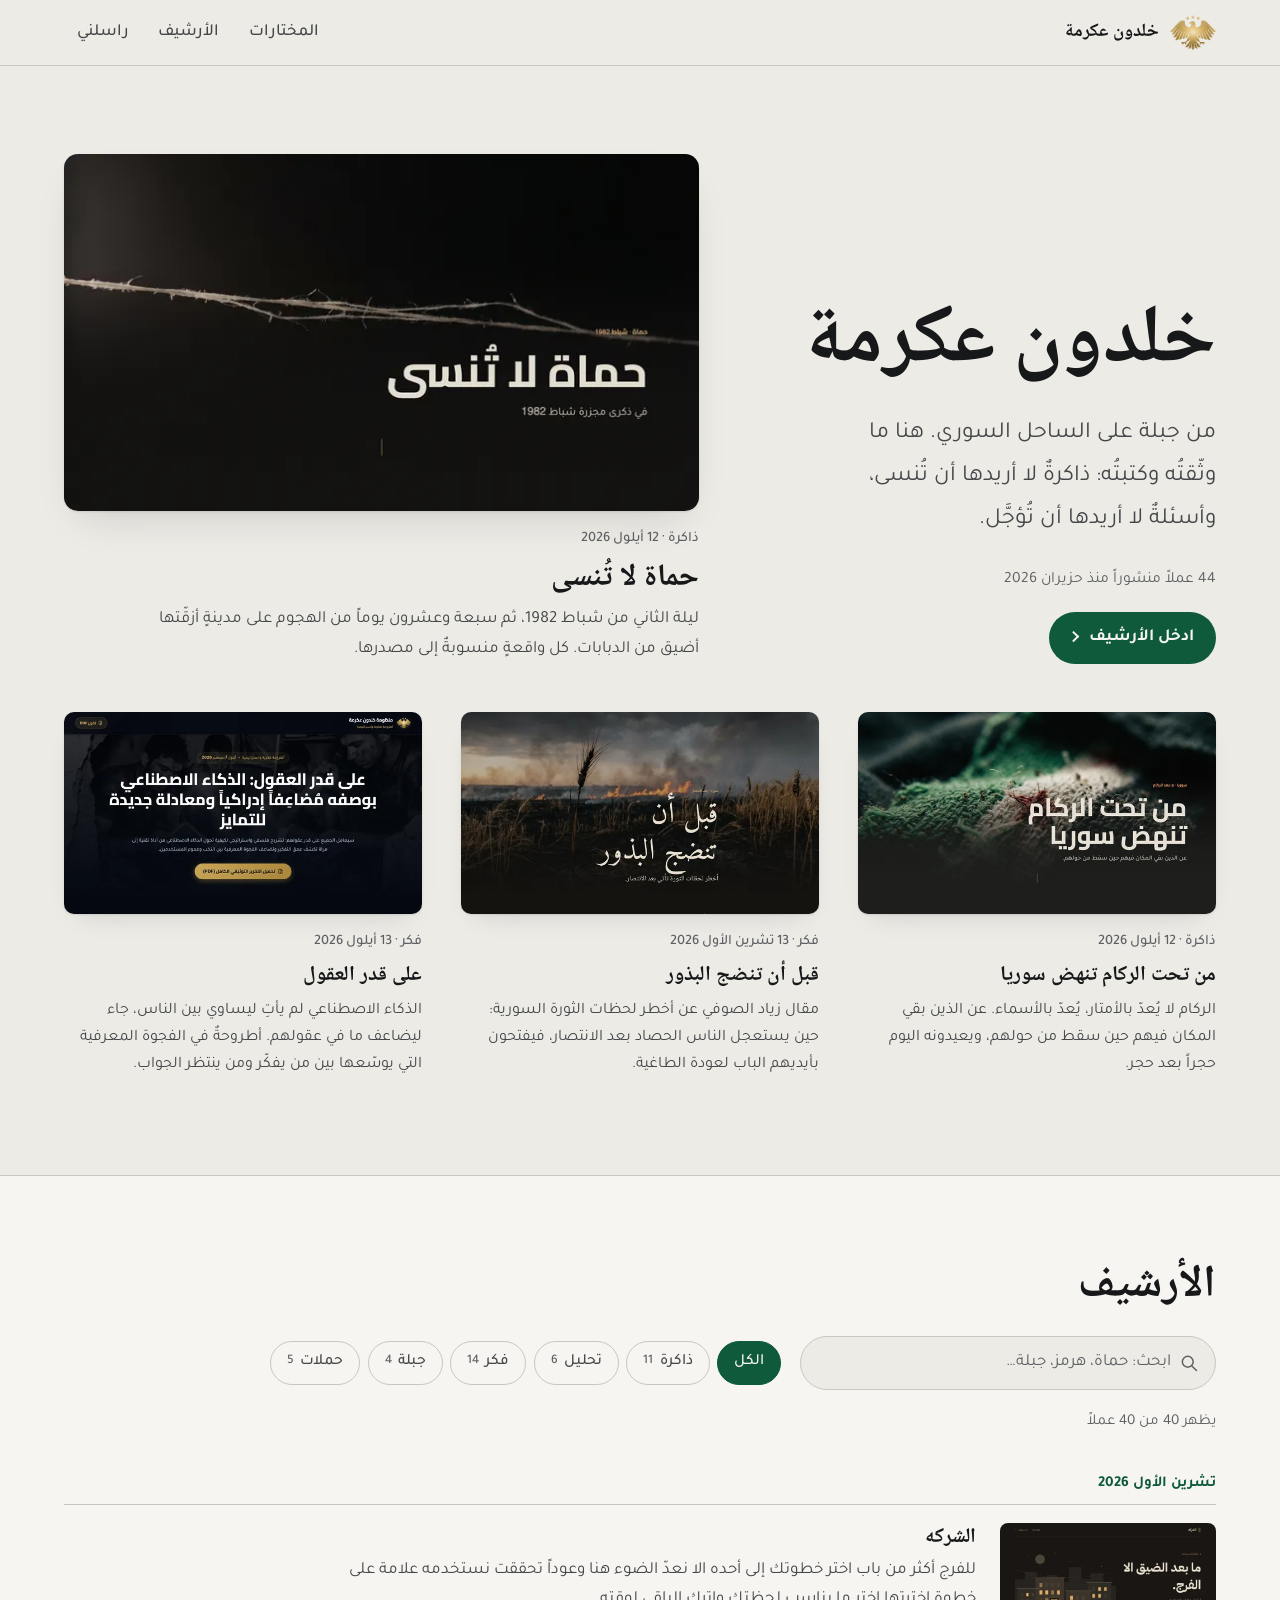
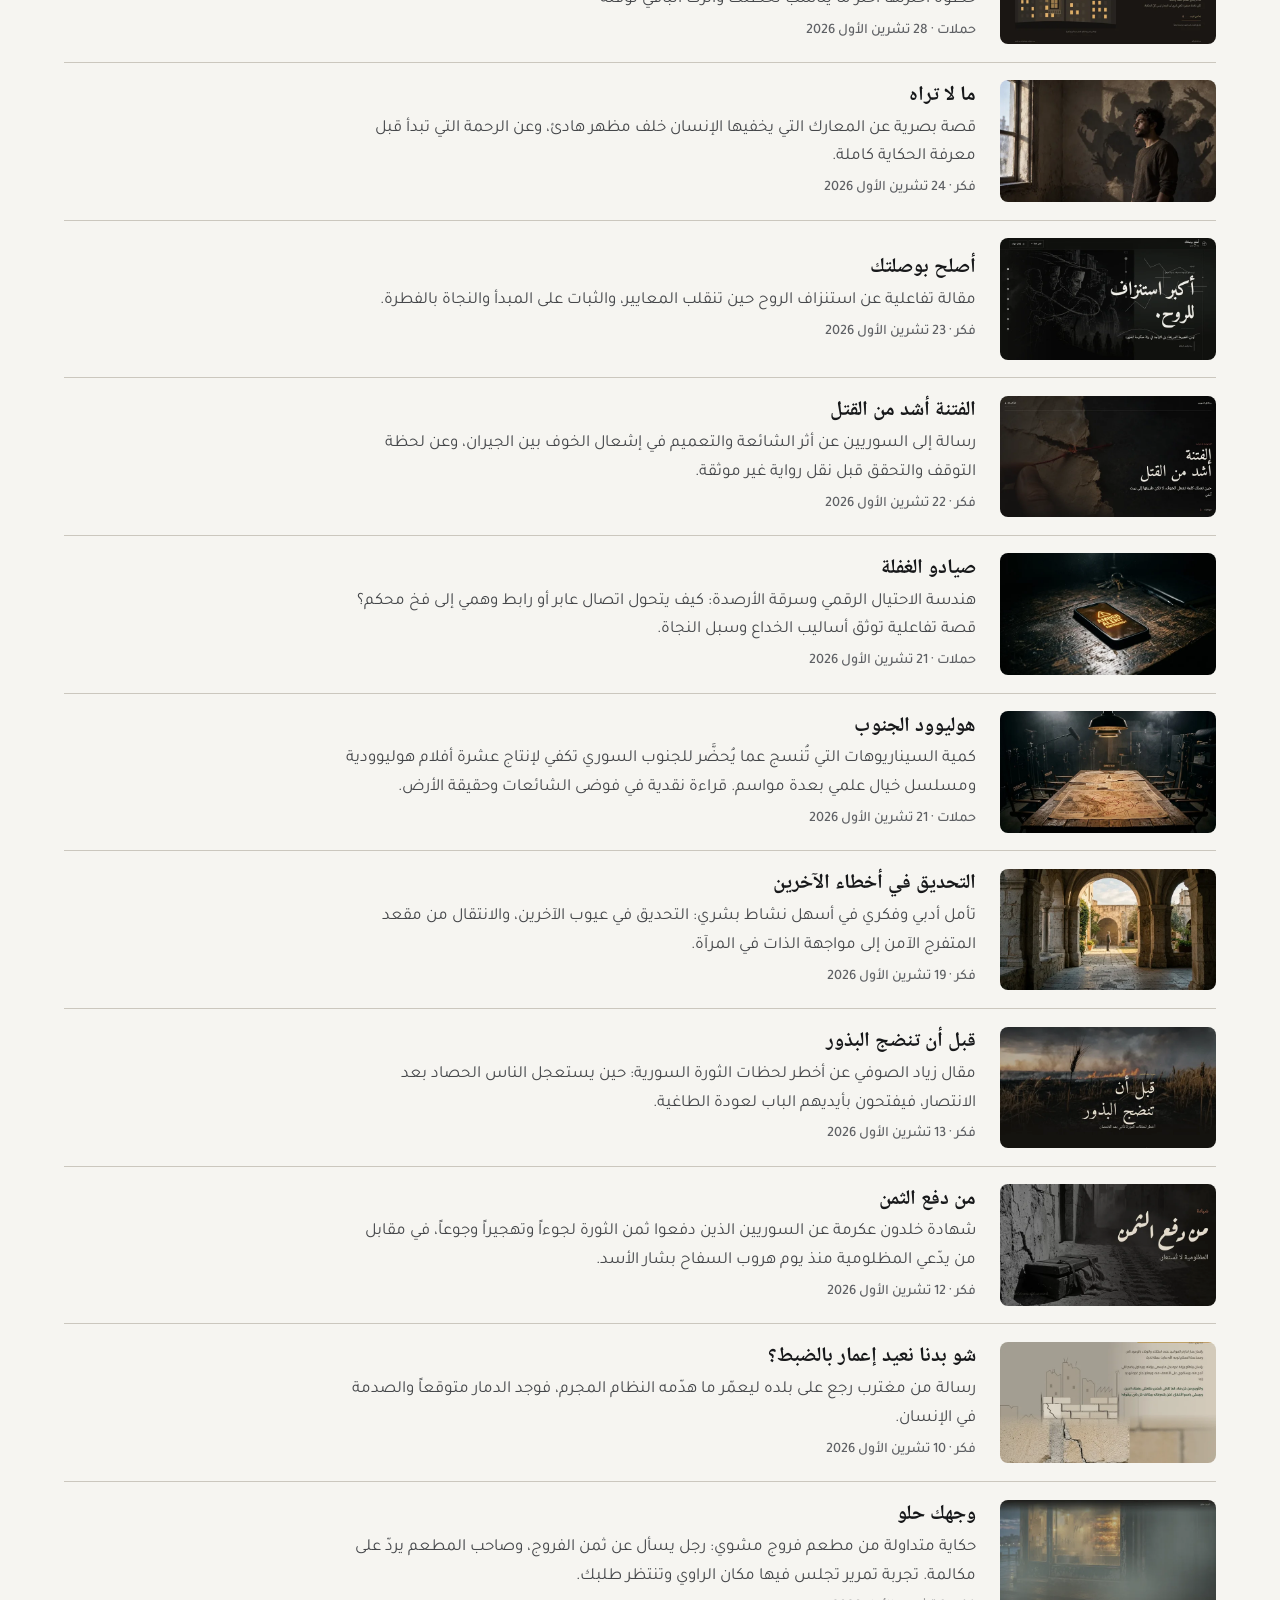
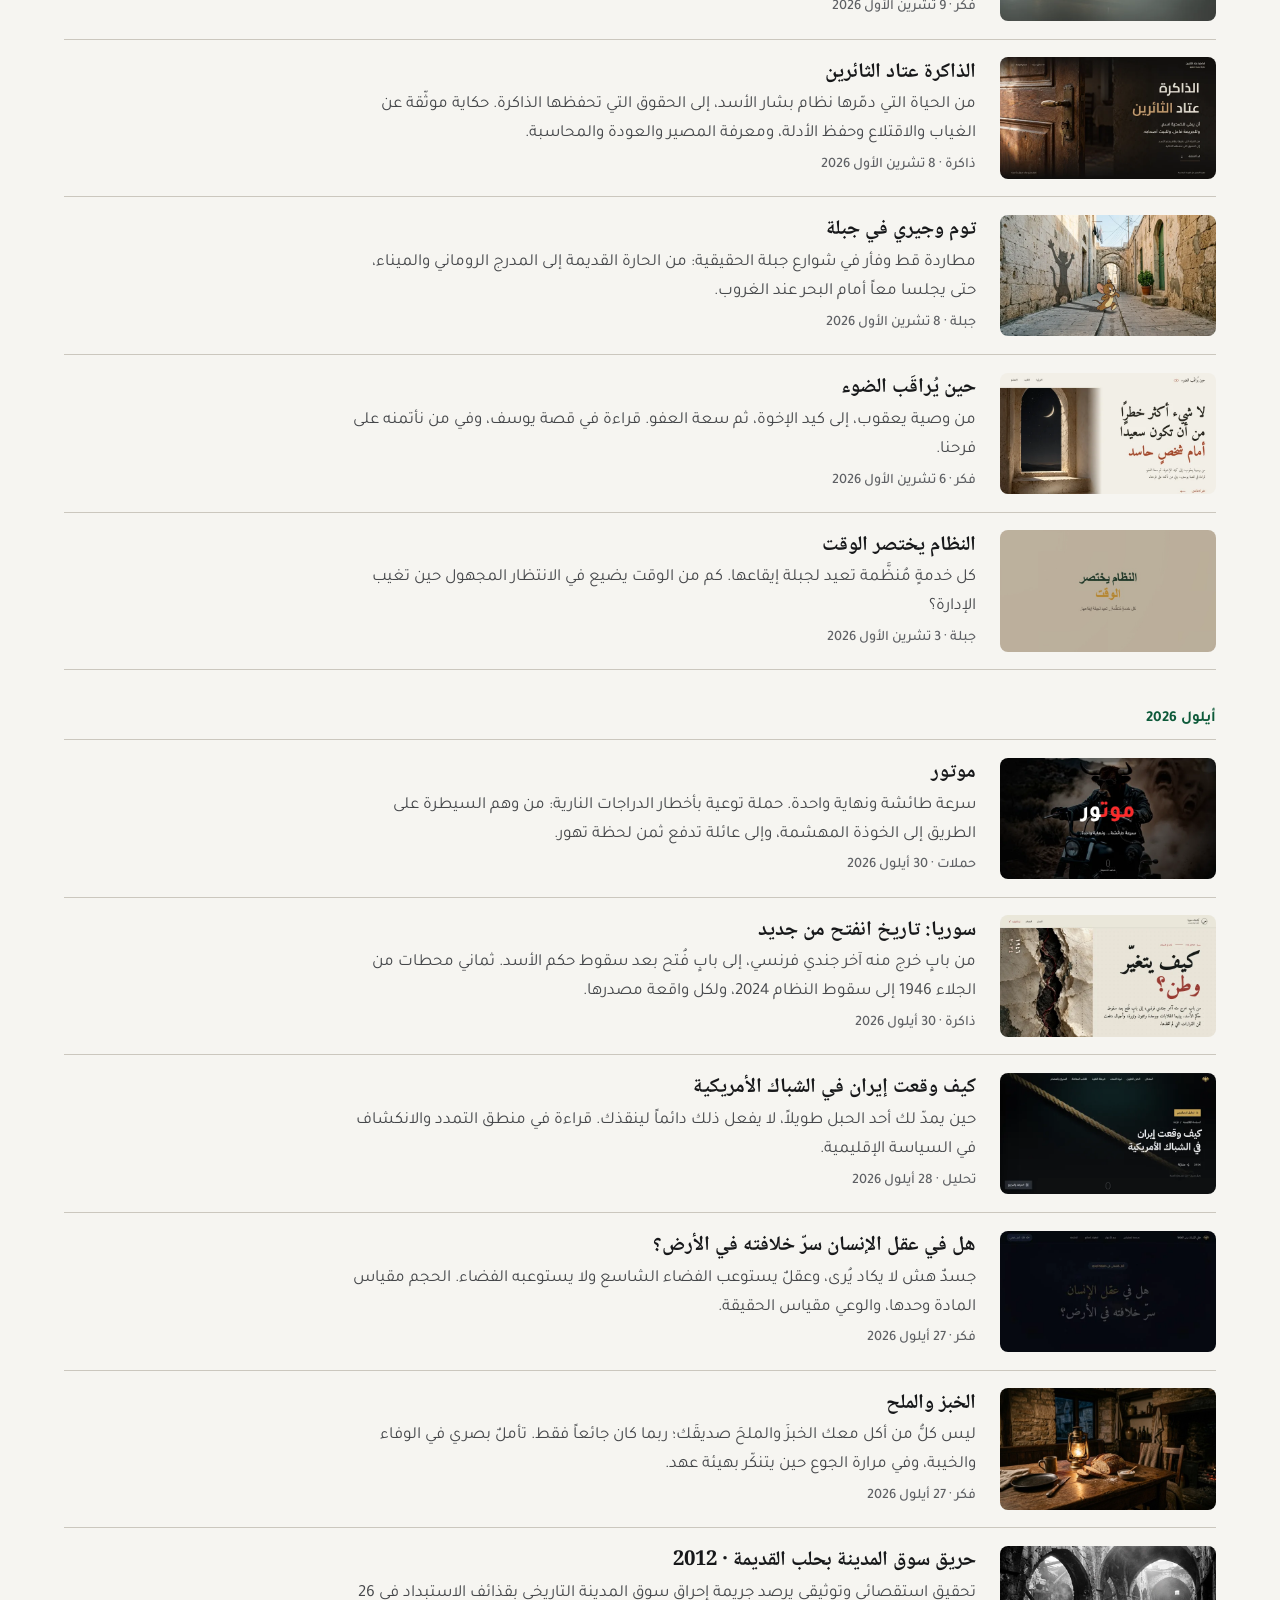
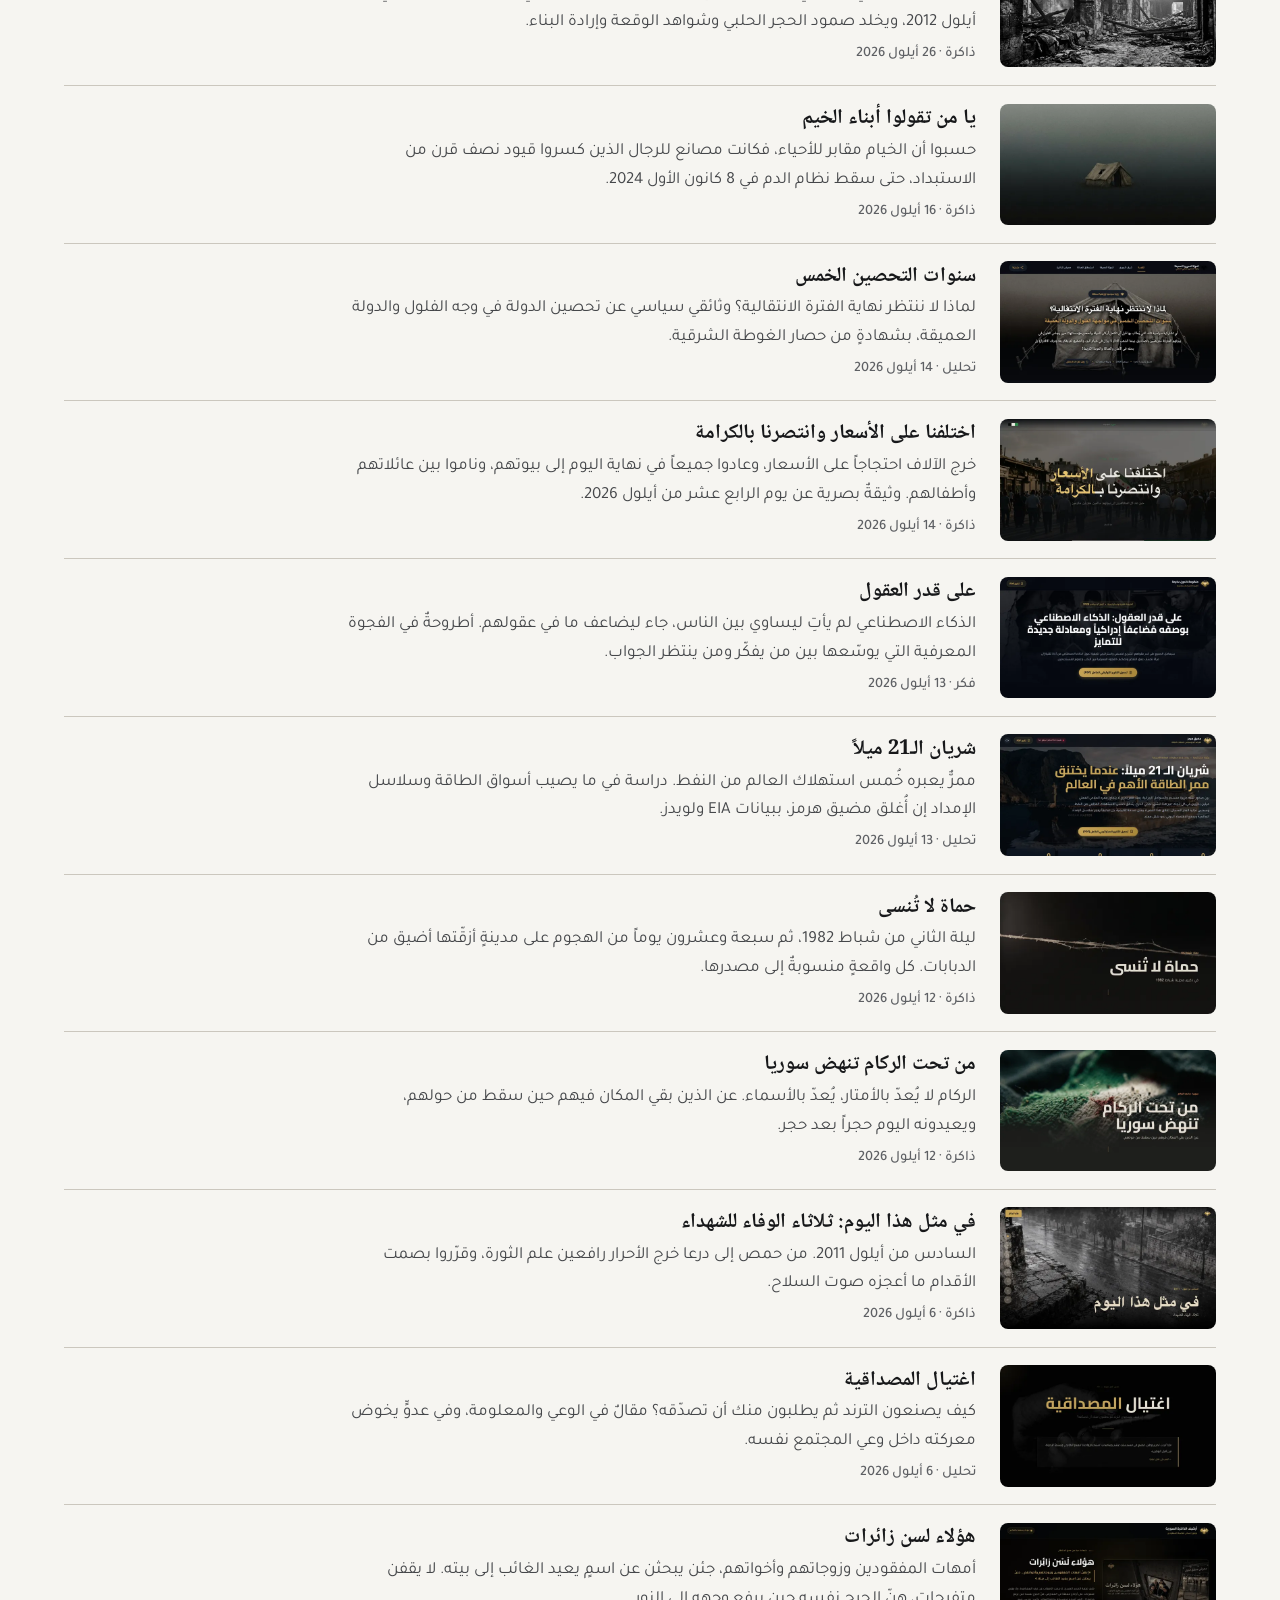
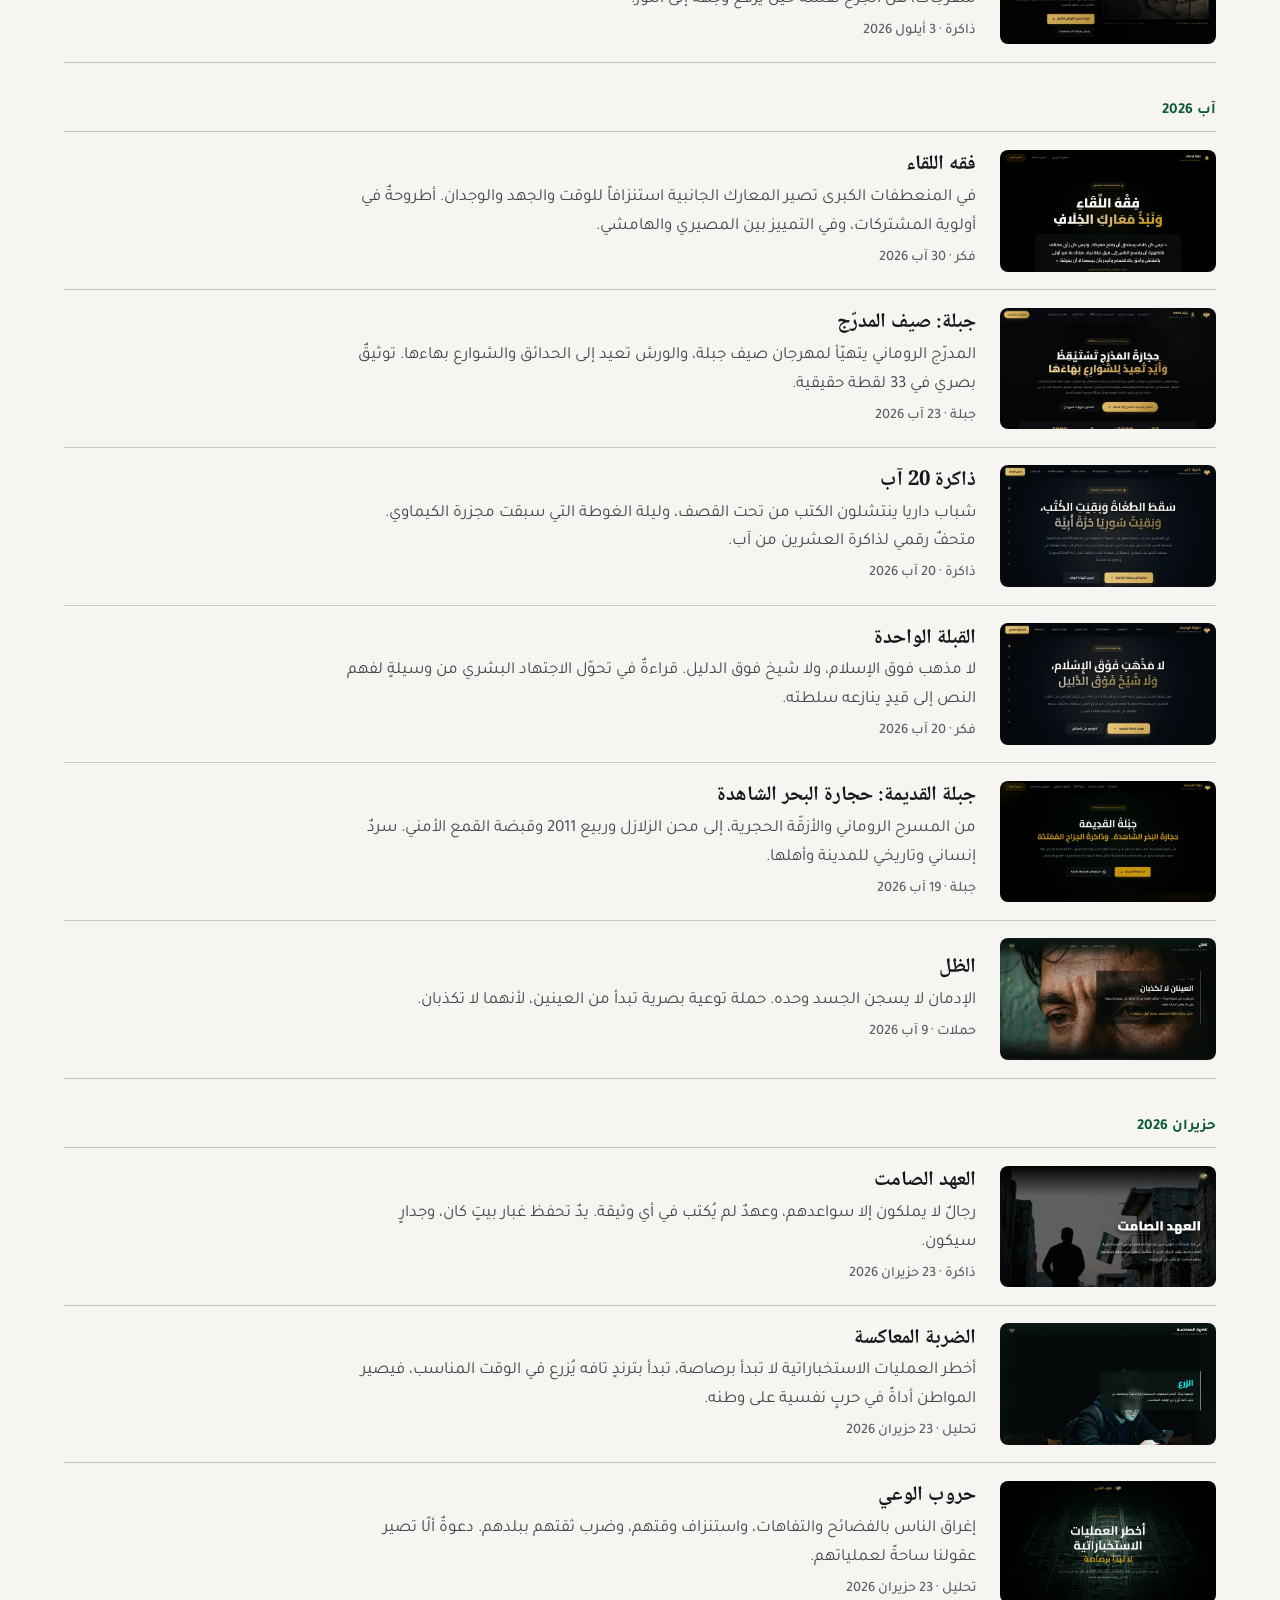
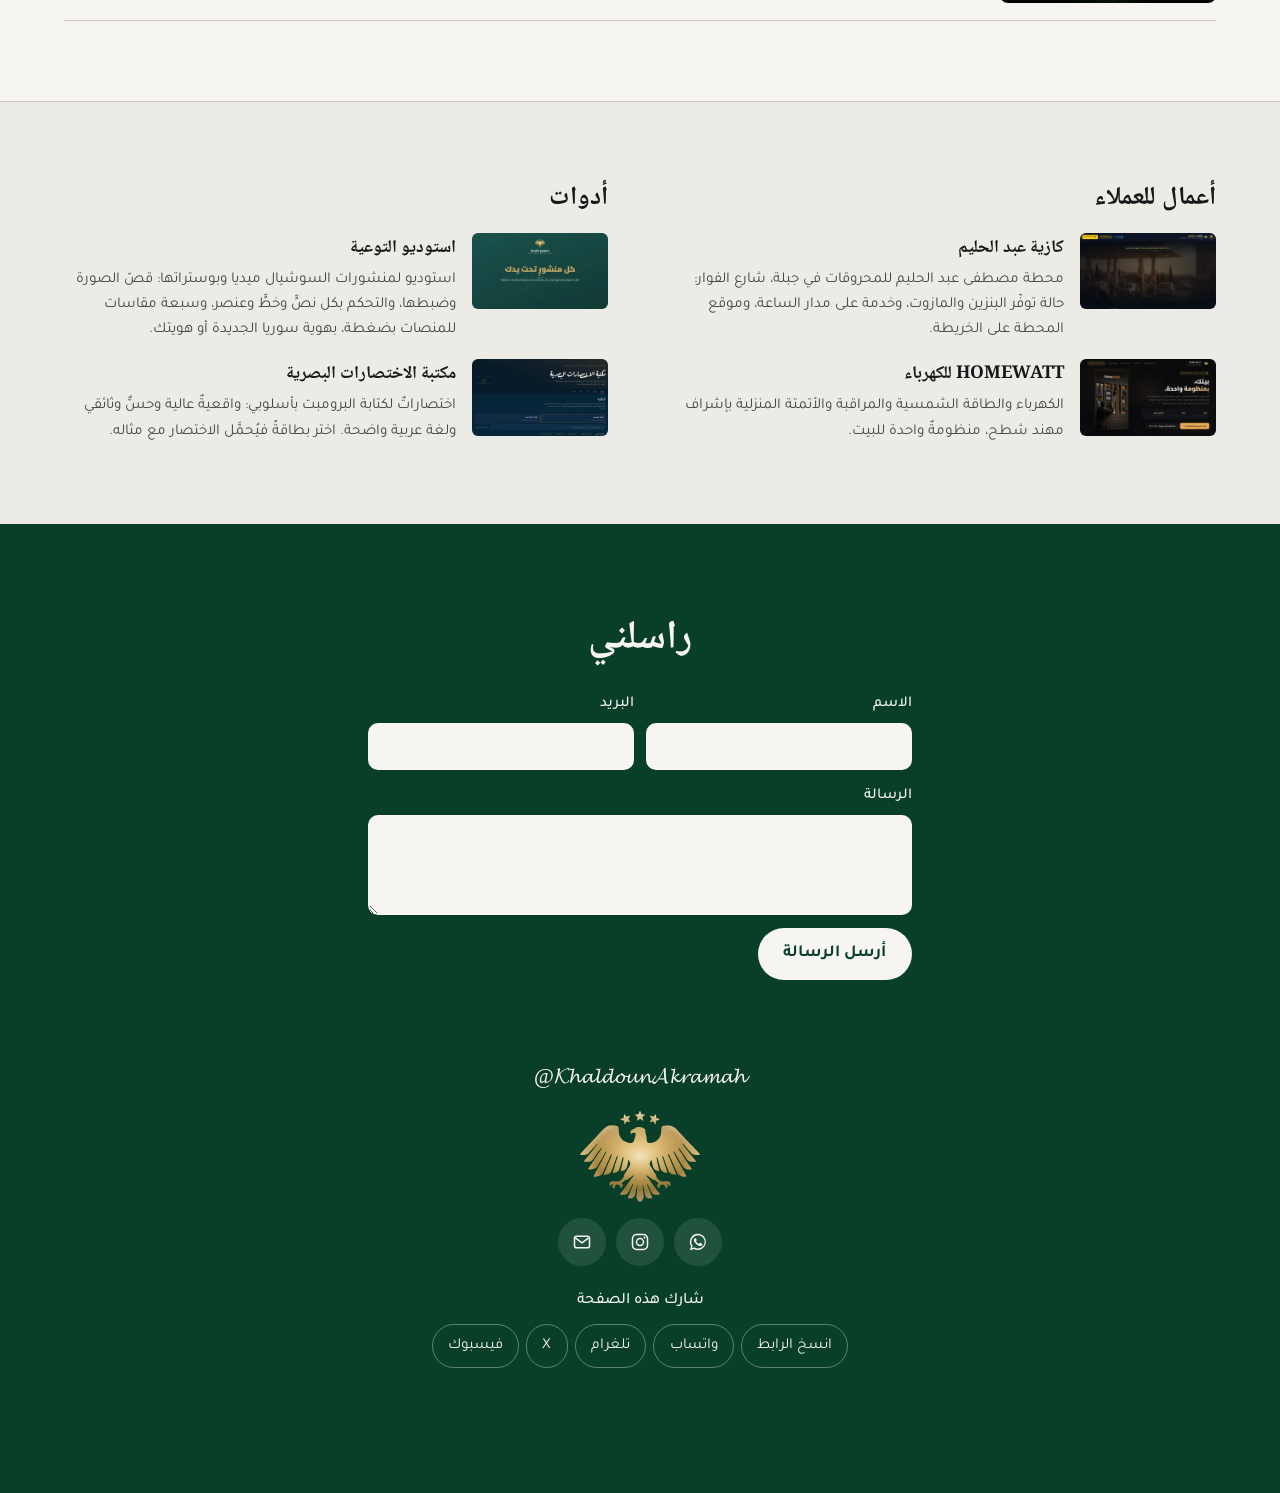
==== index.html @ 89e5f77e "إضافة: الشركه" ====
<!DOCTYPE html>
<html lang="ar" dir="rtl">
<head>
  <meta charset="UTF-8">
  <meta name="viewport" content="width=device-width, initial-scale=1">
  <title>خلدون عكرمة: الأعمال المنشورة</title>
  <meta name="description" content="أرشيف أعمال خلدون عكرمة المنشورة: توثيق لذاكرة سوريا من حماة 1982 إلى أيلول 2026، وتحليلات في الوعي والإعلام، وأطروحات فكرية، ومدينة جبلة.">
  <meta name="author" content="𝓚𝓱𝓪𝓵𝓭𝓸𝓾𝓷𝓐𝓴𝓻𝓪𝓶𝓪𝓱">
  <meta name="theme-color" content="#EDEBE6">
  <link rel="canonical" href="https://kakramah.github.io/">
  <meta property="og:locale" content="ar_AR">
  <meta property="og:type" content="website">
  <meta property="og:title" content="خلدون عكرمة: الأعمال المنشورة">
  <meta property="og:description" content="44 عملاً منشوراً: ذاكرة سوريا، والوعي والإعلام، والفكر، وجبلة.">
  <meta property="og:url" content="https://kakramah.github.io/">
  <meta property="og:image" content="https://kakramah.github.io/images/og-portal.jpg">
  <meta property="og:image:width" content="1200">
  <meta property="og:image:height" content="630">
  <meta name="twitter:card" content="summary_large_image">
  <meta name="twitter:title" content="خلدون عكرمة: الأعمال المنشورة">
  <meta name="twitter:description" content="44 عملاً منشوراً: ذاكرة سوريا، والوعي والإعلام، والفكر، وجبلة.">
  <meta name="twitter:image" content="https://kakramah.github.io/images/og-portal.jpg">
  <link rel="icon" type="image/svg+xml" href="images/eagle-emblem-metal.svg">
  <link rel="preload" href="fonts/NotoNaskhArabic-VF.woff2" as="font" type="font/woff2" crossorigin>
  <link rel="preload" href="fonts/Tajawal-Regular.woff2" as="font" type="font/woff2" crossorigin>
  <link rel="stylesheet" href="style.css">
</head>
<body>
<!--
THESIS: فهرسٌ يُقرأ جداراً لا واجهة: الأعمال هي المعروض، والإطار ورقٌ هادئ يتراجع خلفها. يرفض قالب «بطل + عدّادات + شبكة بطاقات» الذي كانت عليه البوابة.
OWN-WORLD: ورق حجري فاتح، وحبر داكن، وأخضر علم الثورة لوناً وحيداً للفعل. عناوين بالنسخ، ومتن بتجوال. سجلٌّ مرتّب بالشهور، وصفوف لا بطاقات.
STORY: الزائر يعرف من خلدون في سطرين، ويرى أقوى أعماله، ثم يجد أي عمل بالبحث أو النوع، ثم يراسله.
FIRST VIEWPORT: الاسم والسطران والعدد المحسوب في عمود، والعمل الأول من المختارات صورةً كبيرة في العمود الآخر، وبعده ثلاثة أعمال مختارة.
FORM: سجلّ أرشيفي مؤرّخ. موجّه بالموجز المعتمد (§2.0.8)، لا قرعة.
FINISH: unreviewed and undocumented is unfinished; this build ends with the finish review, the verdict, DESIGN.md, and every shipping raster carrying its provenance
-->
  <a class="skip" href="#archive">تخطَّ إلى الأرشيف</a>

  <header class="bar">
    <div class="bar-in">
      <a class="brand" href="#top" aria-label="خلدون عكرمة، أعلى الصفحة">
        <img src="images/eagle-emblem-metal.svg" alt="العقاب السوري" width="46" height="35">
        <span>خلدون عكرمة</span>
      </a>
      <nav aria-label="أقسام الصفحة">
        <a href="#featured">المختارات</a>
        <a href="#archive">الأرشيف</a>
        <a href="#contact">راسلني</a>
      </nav>
    </div>
  </header>

  <main id="top">
    <section class="intro" aria-labelledby="who">
      <div class="intro-text">
        <h1 id="who">خلدون عكرمة</h1>
        <p class="lead">من جبلة على الساحل السوري. هنا ما وثّقتُه وكتبتُه: ذاكرةٌ لا أريدها أن تُنسى، وأسئلةٌ لا أريدها أن تُؤجَّل.</p>
        <p class="tally">44 عملاً منشوراً منذ حزيران 2026</p>
        <a class="go" href="#archive">ادخل الأرشيف</a>
      </div>
      <a class="lead-work" href="https://kakramah.github.io/hama-1982/" target="_blank" rel="noopener noreferrer"><figure><img class="lead-img" src="images/thumb-hama-1982.webp" alt="الصفحة الأولى من: حماة لا تُنسى" width="640" height="360" fetchpriority="high"><figcaption><span class="meta">ذاكرة · 12 أيلول 2026</span><span class="t">حماة لا تُنسى</span><span class="d">ليلة الثاني من شباط 1982، ثم سبعة وعشرون يوماً من الهجوم على مدينةٍ أزقّتها أضيق من الدبابات. كل واقعةٍ منسوبةٌ إلى مصدرها.</span></figcaption></figure></a>
    </section>

    <section class="featured" id="featured" aria-label="المختارات">
      <a class="feat" href="https://kakramah.github.io/syria-rising-from-rubble/" target="_blank" rel="noopener noreferrer"><img class="feat-img" src="images/thumb-syria-rising-from-rubble.webp" alt="الصفحة الأولى من: من تحت الركام تنهض سوريا" width="640" height="360" loading="lazy" decoding="async"><span class="meta">ذاكرة · 12 أيلول 2026</span><h3>من تحت الركام تنهض سوريا</h3><p>الركام لا يُعدّ بالأمتار، يُعدّ بالأسماء. عن الذين بقي المكان فيهم حين سقط من حولهم، ويعيدونه اليوم حجراً بعد حجر.</p></a><a class="feat" href="https://kakramah.github.io/before-the-seeds-ripen/" target="_blank" rel="noopener noreferrer"><img class="feat-img" src="images/thumb-before-the-seeds-ripen.webp" alt="الصفحة الأولى من: قبل أن تنضج البذور" width="640" height="360" loading="lazy" decoding="async"><span class="meta">فكر · 13 تشرين الأول 2026</span><h3>قبل أن تنضج البذور</h3><p>مقال زياد الصوفي عن أخطر لحظات الثورة السورية: حين يستعجل الناس الحصاد بعد الانتصار، فيفتحون بأيديهم الباب لعودة الطاغية.</p></a><a class="feat" href="https://kakramah.github.io/cognitive-multiplier-ai/" target="_blank" rel="noopener noreferrer"><img class="feat-img" src="images/thumb-cognitive-multiplier-ai.webp" alt="الصفحة الأولى من: على قدر العقول" width="640" height="360" loading="lazy" decoding="async"><span class="meta">فكر · 13 أيلول 2026</span><h3>على قدر العقول</h3><p>الذكاء الاصطناعي لم يأتِ ليساوي بين الناس، جاء ليضاعف ما في عقولهم. أطروحةٌ في الفجوة المعرفية التي يوسّعها بين من يفكّر ومن ينتظر الجواب.</p></a>
    </section>

    <section class="archive" id="archive" aria-labelledby="archive-h">
      <div class="archive-head">
        <h2 id="archive-h">الأرشيف</h2>
        <div class="tools" role="search">
          <label class="search">
            <span class="sr">ابحث في الأعمال</span>
            <svg aria-hidden="true" viewBox="0 0 24 24" width="20" height="20"><circle cx="10.5" cy="10.5" r="6.5" fill="none" stroke="currentColor" stroke-width="1.8"/><path d="M15.5 15.5 21 21" stroke="currentColor" stroke-width="1.8" stroke-linecap="round"/></svg>
            <input id="q" type="search" placeholder="ابحث: حماة، هرمز، جبلة…" autocomplete="off">
          </label>
          <div class="filters" role="group" aria-label="النوع">
            <button type="button" class="chip" data-type="all" aria-pressed="true">الكل</button>
            <button type="button" class="chip" data-type="memory" aria-pressed="false">ذاكرة <span class="n">11</span></button><button type="button" class="chip" data-type="analysis" aria-pressed="false">تحليل <span class="n">6</span></button><button type="button" class="chip" data-type="thought" aria-pressed="false">فكر <span class="n">14</span></button><button type="button" class="chip" data-type="jableh" aria-pressed="false">جبلة <span class="n">4</span></button><button type="button" class="chip" data-type="campaign" aria-pressed="false">حملات <span class="n">5</span></button>
          </div>
        </div>
        <p class="shown" id="shown" aria-live="polite">يظهر 40 من 40 عملاً</p>
      </div>
      <div class="register" id="register">
        <div class="month"><h3 class="month-h">تشرين الأول 2026</h3><ol class="rows"><li class="row" data-type="campaign" data-hay="الشركه للفرج أكثر من باب اختر خطوتك إلى أحده الا نعدّ الضوء هنا وعوداً تحققت نستخدمه علامة على خطوة اخترتها اختر ما يناسب لحظتك واترك الباقي لوقته حملات تشرين الأول 2026"><a href="https://kakramah.github.io/baad-aldeek/" target="_blank" rel="noopener noreferrer"><img class="row-img" src="images/thumb-baad-aldeek.webp" alt="الصفحة الأولى من: الشركه" width="640" height="360" loading="lazy" decoding="async"><span class="row-text"><span class="t">الشركه</span><span class="d">للفرج أكثر من باب اختر خطوتك إلى أحده الا نعدّ الضوء هنا وعوداً تحققت نستخدمه علامة على خطوة اخترتها اختر ما يناسب لحظتك واترك الباقي لوقته</span><span class="meta">حملات · 28 تشرين الأول 2026</span></span></a></li><li class="row" data-type="thought" data-hay="ما لا تراه قصة بصرية عن المعارك التي يخفيها الإنسان خلف مظهر هادئ، وعن الرحمة التي تبدأ قبل معرفة الحكاية كاملة. فكر تشرين الأول 2026"><a href="https://kakramah.github.io/hidden-battle/" target="_blank" rel="noopener noreferrer"><img class="row-img" src="images/thumb-hidden-battle.webp" alt="الصفحة الأولى من: ما لا تراه" width="640" height="360" loading="lazy" decoding="async"><span class="row-text"><span class="t">ما لا تراه</span><span class="d">قصة بصرية عن المعارك التي يخفيها الإنسان خلف مظهر هادئ، وعن الرحمة التي تبدأ قبل معرفة الحكاية كاملة.</span><span class="meta">فكر · 24 تشرين الأول 2026</span></span></a></li><li class="row" data-type="thought" data-hay="أصلح بوصلتك مقالة تفاعلية عن استنزاف الروح حين تنقلب المعايير، والثبات على المبدأ والنجاة بالفطرة. فكر تشرين الأول 2026"><a href="https://kakramah.github.io/compass-of-integrity/" target="_blank" rel="noopener noreferrer"><img class="row-img" src="images/thumb-compass-of-integrity.webp" alt="الصفحة الأولى من: أصلح بوصلتك" width="640" height="360" loading="lazy" decoding="async"><span class="row-text"><span class="t">أصلح بوصلتك</span><span class="d">مقالة تفاعلية عن استنزاف الروح حين تنقلب المعايير، والثبات على المبدأ والنجاة بالفطرة.</span><span class="meta">فكر · 23 تشرين الأول 2026</span></span></a></li><li class="row" data-type="thought" data-hay="الفتنة أشد من القتل رسالة إلى السوريين عن أثر الشائعة والتعميم في إشعال الخوف بين الجيران، وعن لحظة التوقف والتحقق قبل نقل رواية غير موثقة. فكر تشرين الأول 2026"><a href="https://kakramah.github.io/fitna-ashadd-min-al-qatl/" target="_blank" rel="noopener noreferrer"><img class="row-img" src="images/thumb-fitna-ashadd-min-al-qatl.webp" alt="الصفحة الأولى من: الفتنة أشد من القتل" width="640" height="360" loading="lazy" decoding="async"><span class="row-text"><span class="t">الفتنة أشد من القتل</span><span class="d">رسالة إلى السوريين عن أثر الشائعة والتعميم في إشعال الخوف بين الجيران، وعن لحظة التوقف والتحقق قبل نقل رواية غير موثقة.</span><span class="meta">فكر · 22 تشرين الأول 2026</span></span></a></li><li class="row" data-type="campaign" data-hay="صيادو الغفلة هندسة الاحتيال الرقمي وسرقة الأرصدة: كيف يتحول اتصال عابر أو رابط وهمي إلى فخ محكم؟ قصة تفاعلية توثق أساليب الخداع وسبل النجاة. حملات تشرين الأول 2026"><a href="https://kakramah.github.io/digital-fraud/" target="_blank" rel="noopener noreferrer"><img class="row-img" src="images/thumb-digital-fraud.webp" alt="الصفحة الأولى من: صيادو الغفلة" width="640" height="360" loading="lazy" decoding="async"><span class="row-text"><span class="t">صيادو الغفلة</span><span class="d">هندسة الاحتيال الرقمي وسرقة الأرصدة: كيف يتحول اتصال عابر أو رابط وهمي إلى فخ محكم؟ قصة تفاعلية توثق أساليب الخداع وسبل النجاة.</span><span class="meta">حملات · 21 تشرين الأول 2026</span></span></a></li><li class="row" data-type="campaign" data-hay="هوليوود الجنوب كمية السيناريوهات التي تُنسج عما يُحضَّر للجنوب السوري تكفي لإنتاج عشرة أفلام هوليوودية ومسلسل خيال علمي بعدة مواسم. قراءة نقدية في فوضى الشائعات وحقيقة الأرض. حملات تشرين الأول 2026"><a href="https://kakramah.github.io/hollywood-south/" target="_blank" rel="noopener noreferrer"><img class="row-img" src="images/thumb-hollywood-south.webp" alt="الصفحة الأولى من: هوليوود الجنوب" width="640" height="360" loading="lazy" decoding="async"><span class="row-text"><span class="t">هوليوود الجنوب</span><span class="d">كمية السيناريوهات التي تُنسج عما يُحضَّر للجنوب السوري تكفي لإنتاج عشرة أفلام هوليوودية ومسلسل خيال علمي بعدة مواسم. قراءة نقدية في فوضى الشائعات وحقيقة الأرض.</span><span class="meta">حملات · 21 تشرين الأول 2026</span></span></a></li><li class="row" data-type="thought" data-hay="التحديق في أخطاء الآخرين تأمل أدبي وفكري في أسهل نشاط بشري: التحديق في عيوب الآخرين، والانتقال من مقعد المتفرج الآمن إلى مواجهة الذات في المرآة. فكر تشرين الأول 2026"><a href="https://kakramah.github.io/gazing-at-faults/" target="_blank" rel="noopener noreferrer"><img class="row-img" src="images/thumb-gazing-at-faults.webp" alt="الصفحة الأولى من: التحديق في أخطاء الآخرين" width="640" height="360" loading="lazy" decoding="async"><span class="row-text"><span class="t">التحديق في أخطاء الآخرين</span><span class="d">تأمل أدبي وفكري في أسهل نشاط بشري: التحديق في عيوب الآخرين، والانتقال من مقعد المتفرج الآمن إلى مواجهة الذات في المرآة.</span><span class="meta">فكر · 19 تشرين الأول 2026</span></span></a></li><li class="row" data-type="thought" data-hay="قبل أن تنضج البذور مقال زياد الصوفي عن أخطر لحظات الثورة السورية: حين يستعجل الناس الحصاد بعد الانتصار، فيفتحون بأيديهم الباب لعودة الطاغية. فكر تشرين الأول 2026"><a href="https://kakramah.github.io/before-the-seeds-ripen/" target="_blank" rel="noopener noreferrer"><img class="row-img" src="images/thumb-before-the-seeds-ripen.webp" alt="الصفحة الأولى من: قبل أن تنضج البذور" width="640" height="360" loading="lazy" decoding="async"><span class="row-text"><span class="t">قبل أن تنضج البذور</span><span class="d">مقال زياد الصوفي عن أخطر لحظات الثورة السورية: حين يستعجل الناس الحصاد بعد الانتصار، فيفتحون بأيديهم الباب لعودة الطاغية.</span><span class="meta">فكر · 13 تشرين الأول 2026</span></span></a></li><li class="row" data-type="thought" data-hay="من دفع الثمن شهادة خلدون عكرمة عن السوريين الذين دفعوا ثمن الثورة لجوءاً وتهجيراً وجوعاً، في مقابل من يدّعي المظلومية منذ يوم هروب السفاح بشار الأسد. فكر تشرين الأول 2026"><a href="https://kakramah.github.io/who-paid-the-price/" target="_blank" rel="noopener noreferrer"><img class="row-img" src="images/thumb-who-paid-the-price.webp" alt="الصفحة الأولى من: من دفع الثمن" width="640" height="360" loading="lazy" decoding="async"><span class="row-text"><span class="t">من دفع الثمن</span><span class="d">شهادة خلدون عكرمة عن السوريين الذين دفعوا ثمن الثورة لجوءاً وتهجيراً وجوعاً، في مقابل من يدّعي المظلومية منذ يوم هروب السفاح بشار الأسد.</span><span class="meta">فكر · 12 تشرين الأول 2026</span></span></a></li><li class="row" data-type="thought" data-hay="شو بدنا نعيد إعمار بالضبط؟ رسالة من مغترب رجع على بلده ليعمّر ما هدّمه النظام المجرم، فوجد الدمار متوقعاً والصدمة في الإنسان. فكر تشرين الأول 2026"><a href="https://kakramah.github.io/al-hajar-wal-insan/" target="_blank" rel="noopener noreferrer"><img class="row-img" src="images/thumb-al-hajar-wal-insan.webp" alt="الصفحة الأولى من: شو بدنا نعيد إعمار بالضبط؟" width="640" height="360" loading="lazy" decoding="async"><span class="row-text"><span class="t">شو بدنا نعيد إعمار بالضبط؟</span><span class="d">رسالة من مغترب رجع على بلده ليعمّر ما هدّمه النظام المجرم، فوجد الدمار متوقعاً والصدمة في الإنسان.</span><span class="meta">فكر · 10 تشرين الأول 2026</span></span></a></li><li class="row" data-type="thought" data-hay="وجهك حلو حكاية متداولة من مطعم فروج مشوي: رجل يسأل عن ثمن الفروج، وصاحب المطعم يردّ على مكالمة. تجربة تمرير تجلس فيها مكان الراوي وتنتظر طلبك. فكر تشرين الأول 2026"><a href="https://kakramah.github.io/wajhak-helw/" target="_blank" rel="noopener noreferrer"><img class="row-img" src="images/thumb-wajhak-helw.webp" alt="الصفحة الأولى من: وجهك حلو" width="640" height="360" loading="lazy" decoding="async"><span class="row-text"><span class="t">وجهك حلو</span><span class="d">حكاية متداولة من مطعم فروج مشوي: رجل يسأل عن ثمن الفروج، وصاحب المطعم يردّ على مكالمة. تجربة تمرير تجلس فيها مكان الراوي وتنتظر طلبك.</span><span class="meta">فكر · 9 تشرين الأول 2026</span></span></a></li><li class="row" data-type="memory" data-hay="الذاكرة عتاد الثائرين من الحياة التي دمّرها نظام بشار الأسد، إلى الحقوق التي تحفظها الذاكرة. حكاية موثّقة عن الغياب والاقتلاع وحفظ الأدلة، ومعرفة المصير والعودة والمحاسبة. ذاكرة تشرين الأول 2026"><a href="https://kakramah.github.io/memory-keeps-rights/" target="_blank" rel="noopener noreferrer"><img class="row-img" src="images/thumb-memory-keeps-rights.webp" alt="الصفحة الأولى من: الذاكرة عتاد الثائرين" width="640" height="360" loading="lazy" decoding="async"><span class="row-text"><span class="t">الذاكرة عتاد الثائرين</span><span class="d">من الحياة التي دمّرها نظام بشار الأسد، إلى الحقوق التي تحفظها الذاكرة. حكاية موثّقة عن الغياب والاقتلاع وحفظ الأدلة، ومعرفة المصير والعودة والمحاسبة.</span><span class="meta">ذاكرة · 8 تشرين الأول 2026</span></span></a></li><li class="row" data-type="jableh" data-hay="توم وجيري في جبلة مطاردة قط وفأر في شوارع جبلة الحقيقية: من الحارة القديمة إلى المدرج الروماني والميناء، حتى يجلسا معاً أمام البحر عند الغروب. جبلة تشرين الأول 2026"><a href="https://kakramah.github.io/tom-and-jerry-jableh/" target="_blank" rel="noopener noreferrer"><img class="row-img" src="images/thumb-tom-and-jerry-jableh.webp" alt="الصفحة الأولى من: توم وجيري في جبلة" width="640" height="360" loading="lazy" decoding="async"><span class="row-text"><span class="t">توم وجيري في جبلة</span><span class="d">مطاردة قط وفأر في شوارع جبلة الحقيقية: من الحارة القديمة إلى المدرج الروماني والميناء، حتى يجلسا معاً أمام البحر عند الغروب.</span><span class="meta">جبلة · 8 تشرين الأول 2026</span></span></a></li><li class="row" data-type="thought" data-hay="حين يُراقَب الضوء من وصية يعقوب، إلى كيد الإخوة، ثم سعة العفو. قراءة في قصة يوسف، وفي من نأتمنه على فرحنا. فكر تشرين الأول 2026"><a href="https://kakramah.github.io/joy-under-glass/" target="_blank" rel="noopener noreferrer"><img class="row-img" src="images/thumb-joy-under-glass.webp" alt="الصفحة الأولى من: حين يُراقَب الضوء" width="640" height="360" loading="lazy" decoding="async"><span class="row-text"><span class="t">حين يُراقَب الضوء</span><span class="d">من وصية يعقوب، إلى كيد الإخوة، ثم سعة العفو. قراءة في قصة يوسف، وفي من نأتمنه على فرحنا.</span><span class="meta">فكر · 6 تشرين الأول 2026</span></span></a></li><li class="row" data-type="jableh" data-hay="النظام يختصر الوقت كل خدمةٍ مُنظَّمة تعيد لجبلة إيقاعها. كم من الوقت يضيع في الانتظار المجهول حين تغيب الإدارة؟ جبلة تشرين الأول 2026"><a href="https://kakramah.github.io/jableh-time/" target="_blank" rel="noopener noreferrer"><img class="row-img" src="images/thumb-jableh-time.webp" alt="الصفحة الأولى من: النظام يختصر الوقت" width="640" height="360" loading="lazy" decoding="async"><span class="row-text"><span class="t">النظام يختصر الوقت</span><span class="d">كل خدمةٍ مُنظَّمة تعيد لجبلة إيقاعها. كم من الوقت يضيع في الانتظار المجهول حين تغيب الإدارة؟</span><span class="meta">جبلة · 3 تشرين الأول 2026</span></span></a></li></ol></div><div class="month"><h3 class="month-h">أيلول 2026</h3><ol class="rows"><li class="row" data-type="campaign" data-hay="موتور سرعة طائشة ونهاية واحدة. حملة توعية بأخطار الدراجات النارية: من وهم السيطرة على الطريق إلى الخوذة المهشمة، وإلى عائلة تدفع ثمن لحظة تهور. حملات أيلول 2026"><a href="https://kakramah.github.io/motor-site/" target="_blank" rel="noopener noreferrer"><img class="row-img" src="images/thumb-motor-site.webp" alt="الصفحة الأولى من: موتور" width="640" height="360" loading="lazy" decoding="async"><span class="row-text"><span class="t">موتور</span><span class="d">سرعة طائشة ونهاية واحدة. حملة توعية بأخطار الدراجات النارية: من وهم السيطرة على الطريق إلى الخوذة المهشمة، وإلى عائلة تدفع ثمن لحظة تهور.</span><span class="meta">حملات · 30 أيلول 2026</span></span></a></li><li class="row" data-type="memory" data-hay="سوريا: تاريخ انفتح من جديد من بابٍ خرج منه آخر جندي فرنسي، إلى بابٍ فُتح بعد سقوط حكم الأسد. ثماني محطات من الجلاء 1946 إلى سقوط النظام 2024، ولكل واقعة مصدرها. ذاكرة أيلول 2026"><a href="https://kakramah.github.io/syrian-history-dashboard/" target="_blank" rel="noopener noreferrer"><img class="row-img" src="images/thumb-syrian-history-dashboard.webp" alt="الصفحة الأولى من: سوريا: تاريخ انفتح من جديد" width="640" height="360" loading="lazy" decoding="async"><span class="row-text"><span class="t">سوريا: تاريخ انفتح من جديد</span><span class="d">من بابٍ خرج منه آخر جندي فرنسي، إلى بابٍ فُتح بعد سقوط حكم الأسد. ثماني محطات من الجلاء 1946 إلى سقوط النظام 2024، ولكل واقعة مصدرها.</span><span class="meta">ذاكرة · 30 أيلول 2026</span></span></a></li><li class="row" data-type="analysis" data-hay="كيف وقعت إيران في الشباك الأمريكية حين يمدّ لك أحد الحبل طويلاً، لا يفعل ذلك دائماً لينقذك. قراءة في منطق التمدد والانكشاف في السياسة الإقليمية. تحليل أيلول 2026"><a href="https://kakramah.github.io/middle-east-power-trap/" target="_blank" rel="noopener noreferrer"><img class="row-img" src="images/thumb-middle-east-power-trap.webp" alt="الصفحة الأولى من: كيف وقعت إيران في الشباك الأمريكية" width="640" height="360" loading="lazy" decoding="async"><span class="row-text"><span class="t">كيف وقعت إيران في الشباك الأمريكية</span><span class="d">حين يمدّ لك أحد الحبل طويلاً، لا يفعل ذلك دائماً لينقذك. قراءة في منطق التمدد والانكشاف في السياسة الإقليمية.</span><span class="meta">تحليل · 28 أيلول 2026</span></span></a></li><li class="row" data-type="thought" data-hay="هل في عقل الإنسان سرّ خلافته في الأرض؟ جسدٌ هش لا يكاد يُرى، وعقلٌ يستوعب الفضاء الشاسع ولا يستوعبه الفضاء. الحجم مقياس المادة وحدها، والوعي مقياس الحقيقة. فكر أيلول 2026"><a href="https://kakramah.github.io/cosmic-mind/" target="_blank" rel="noopener noreferrer"><img class="row-img" src="images/thumb-cosmic-mind.webp" alt="الصفحة الأولى من: هل في عقل الإنسان سرّ خلافته في الأرض؟" width="640" height="360" loading="lazy" decoding="async"><span class="row-text"><span class="t">هل في عقل الإنسان سرّ خلافته في الأرض؟</span><span class="d">جسدٌ هش لا يكاد يُرى، وعقلٌ يستوعب الفضاء الشاسع ولا يستوعبه الفضاء. الحجم مقياس المادة وحدها، والوعي مقياس الحقيقة.</span><span class="meta">فكر · 27 أيلول 2026</span></span></a></li><li class="row" data-type="thought" data-hay="الخبز والملح ليس كلُّ من أكل معك الخبزَ والملحَ صديقَك؛ ربما كان جائعاً فقط. تأملٌ بصري في الوفاء والخيبة، وفي مرارة الجوع حين يتنكّر بهيئة عهد. فكر أيلول 2026"><a href="https://kakramah.github.io/bread-and-salt/" target="_blank" rel="noopener noreferrer"><img class="row-img" src="images/thumb-bread-and-salt.webp" alt="الصفحة الأولى من: الخبز والملح" width="640" height="360" loading="lazy" decoding="async"><span class="row-text"><span class="t">الخبز والملح</span><span class="d">ليس كلُّ من أكل معك الخبزَ والملحَ صديقَك؛ ربما كان جائعاً فقط. تأملٌ بصري في الوفاء والخيبة، وفي مرارة الجوع حين يتنكّر بهيئة عهد.</span><span class="meta">فكر · 27 أيلول 2026</span></span></a></li><li class="row" data-type="memory" data-hay="حريق سوق المدينة بحلب القديمة · 2012 تحقيق استقصائي وتوثيقي يرصد جريمة إحراق سوق المدينة التاريخي بقذائف الاستبداد في 26 أيلول 2012، ويخلد صمود الحجر الحلبي وشواهد الوقعة وإرادة البناء. ذاكرة أيلول 2026"><a href="https://kakramah.github.io/aleppo-souq-fire-2012/" target="_blank" rel="noopener noreferrer"><img class="row-img" src="images/thumb-aleppo-souq-fire-2012.webp" alt="الصفحة الأولى من: حريق سوق المدينة بحلب القديمة · 2012" width="640" height="360" loading="lazy" decoding="async"><span class="row-text"><span class="t">حريق سوق المدينة بحلب القديمة · 2012</span><span class="d">تحقيق استقصائي وتوثيقي يرصد جريمة إحراق سوق المدينة التاريخي بقذائف الاستبداد في 26 أيلول 2012، ويخلد صمود الحجر الحلبي وشواهد الوقعة وإرادة البناء.</span><span class="meta">ذاكرة · 26 أيلول 2026</span></span></a></li><li class="row" data-type="memory" data-hay="يا من تقولوا أبناء الخيم حسبوا أن الخيام مقابر للأحياء، فكانت مصانع للرجال الذين كسروا قيود نصف قرن من الاستبداد، حتى سقط نظام الدم في 8 كانون الأول 2024. ذاكرة أيلول 2026"><a href="https://kakramah.github.io/abnaa-al-khiyam/" target="_blank" rel="noopener noreferrer"><img class="row-img" src="images/thumb-abnaa-al-khiyam.webp" alt="الصفحة الأولى من: يا من تقولوا أبناء الخيم" width="640" height="360" loading="lazy" decoding="async"><span class="row-text"><span class="t">يا من تقولوا أبناء الخيم</span><span class="d">حسبوا أن الخيام مقابر للأحياء، فكانت مصانع للرجال الذين كسروا قيود نصف قرن من الاستبداد، حتى سقط نظام الدم في 8 كانون الأول 2024.</span><span class="meta">ذاكرة · 16 أيلول 2026</span></span></a></li><li class="row" data-type="analysis" data-hay="سنوات التحصين الخمس لماذا لا ننتظر نهاية الفترة الانتقالية؟ وثائقي سياسي عن تحصين الدولة في وجه الفلول والدولة العميقة، بشهادةٍ من حصار الغوطة الشرقية. تحليل أيلول 2026"><a href="https://kakramah.github.io/syria-transition-shield/" target="_blank" rel="noopener noreferrer"><img class="row-img" src="images/thumb-syria-transition-shield.webp" alt="الصفحة الأولى من: سنوات التحصين الخمس" width="640" height="360" loading="lazy" decoding="async"><span class="row-text"><span class="t">سنوات التحصين الخمس</span><span class="d">لماذا لا ننتظر نهاية الفترة الانتقالية؟ وثائقي سياسي عن تحصين الدولة في وجه الفلول والدولة العميقة، بشهادةٍ من حصار الغوطة الشرقية.</span><span class="meta">تحليل · 14 أيلول 2026</span></span></a></li><li class="row" data-type="memory" data-hay="اختلفنا على الأسعار وانتصرنا بالكرامة خرج الآلاف احتجاجاً على الأسعار، وعادوا جميعاً في نهاية اليوم إلى بيوتهم، وناموا بين عائلاتهم وأطفالهم. وثيقةٌ بصرية عن يوم الرابع عشر من أيلول 2026. ذاكرة أيلول 2026"><a href="https://kakramah.github.io/syria-dignity-sept2026/" target="_blank" rel="noopener noreferrer"><img class="row-img" src="images/thumb-syria-dignity-sept2026.webp" alt="الصفحة الأولى من: اختلفنا على الأسعار وانتصرنا بالكرامة" width="640" height="360" loading="lazy" decoding="async"><span class="row-text"><span class="t">اختلفنا على الأسعار وانتصرنا بالكرامة</span><span class="d">خرج الآلاف احتجاجاً على الأسعار، وعادوا جميعاً في نهاية اليوم إلى بيوتهم، وناموا بين عائلاتهم وأطفالهم. وثيقةٌ بصرية عن يوم الرابع عشر من أيلول 2026.</span><span class="meta">ذاكرة · 14 أيلول 2026</span></span></a></li><li class="row" data-type="thought" data-hay="على قدر العقول الذكاء الاصطناعي لم يأتِ ليساوي بين الناس، جاء ليضاعف ما في عقولهم. أطروحةٌ في الفجوة المعرفية التي يوسّعها بين من يفكّر ومن ينتظر الجواب. فكر أيلول 2026"><a href="https://kakramah.github.io/cognitive-multiplier-ai/" target="_blank" rel="noopener noreferrer"><img class="row-img" src="images/thumb-cognitive-multiplier-ai.webp" alt="الصفحة الأولى من: على قدر العقول" width="640" height="360" loading="lazy" decoding="async"><span class="row-text"><span class="t">على قدر العقول</span><span class="d">الذكاء الاصطناعي لم يأتِ ليساوي بين الناس، جاء ليضاعف ما في عقولهم. أطروحةٌ في الفجوة المعرفية التي يوسّعها بين من يفكّر ومن ينتظر الجواب.</span><span class="meta">فكر · 13 أيلول 2026</span></span></a></li><li class="row" data-type="analysis" data-hay="شريان الـ21 ميلاً ممرٌّ يعبره خُمس استهلاك العالم من النفط. دراسة في ما يصيب أسواق الطاقة وسلاسل الإمداد إن أُغلق مضيق هرمز، ببيانات EIA ولويدز. تحليل أيلول 2026"><a href="https://kakramah.github.io/strait-of-hormuz-chokepoint/" target="_blank" rel="noopener noreferrer"><img class="row-img" src="images/thumb-strait-of-hormuz-chokepoint.webp" alt="الصفحة الأولى من: شريان الـ21 ميلاً" width="640" height="360" loading="lazy" decoding="async"><span class="row-text"><span class="t">شريان الـ21 ميلاً</span><span class="d">ممرٌّ يعبره خُمس استهلاك العالم من النفط. دراسة في ما يصيب أسواق الطاقة وسلاسل الإمداد إن أُغلق مضيق هرمز، ببيانات <span dir="ltr">EIA</span> ولويدز.</span><span class="meta">تحليل · 13 أيلول 2026</span></span></a></li><li class="row" data-type="memory" data-hay="حماة لا تُنسى ليلة الثاني من شباط 1982، ثم سبعة وعشرون يوماً من الهجوم على مدينةٍ أزقّتها أضيق من الدبابات. كل واقعةٍ منسوبةٌ إلى مصدرها. ذاكرة أيلول 2026"><a href="https://kakramah.github.io/hama-1982/" target="_blank" rel="noopener noreferrer"><img class="row-img" src="images/thumb-hama-1982.webp" alt="الصفحة الأولى من: حماة لا تُنسى" width="640" height="360" loading="lazy" decoding="async"><span class="row-text"><span class="t">حماة لا تُنسى</span><span class="d">ليلة الثاني من شباط 1982، ثم سبعة وعشرون يوماً من الهجوم على مدينةٍ أزقّتها أضيق من الدبابات. كل واقعةٍ منسوبةٌ إلى مصدرها.</span><span class="meta">ذاكرة · 12 أيلول 2026</span></span></a></li><li class="row" data-type="memory" data-hay="من تحت الركام تنهض سوريا الركام لا يُعدّ بالأمتار، يُعدّ بالأسماء. عن الذين بقي المكان فيهم حين سقط من حولهم، ويعيدونه اليوم حجراً بعد حجر. ذاكرة أيلول 2026"><a href="https://kakramah.github.io/syria-rising-from-rubble/" target="_blank" rel="noopener noreferrer"><img class="row-img" src="images/thumb-syria-rising-from-rubble.webp" alt="الصفحة الأولى من: من تحت الركام تنهض سوريا" width="640" height="360" loading="lazy" decoding="async"><span class="row-text"><span class="t">من تحت الركام تنهض سوريا</span><span class="d">الركام لا يُعدّ بالأمتار، يُعدّ بالأسماء. عن الذين بقي المكان فيهم حين سقط من حولهم، ويعيدونه اليوم حجراً بعد حجر.</span><span class="meta">ذاكرة · 12 أيلول 2026</span></span></a></li><li class="row" data-type="memory" data-hay="في مثل هذا اليوم: ثلاثاء الوفاء للشهداء السادس من أيلول 2011. من حمص إلى درعا خرج الأحرار رافعين علم الثورة، وقرّروا بصمت الأقدام ما أعجزه صوت السلاح. ذاكرة أيلول 2026"><a href="https://kakramah.github.io/fi-mithl-hatha-alyawm/" target="_blank" rel="noopener noreferrer"><img class="row-img" src="images/thumb-fi-mithl-hatha-alyawm.webp" alt="الصفحة الأولى من: في مثل هذا اليوم: ثلاثاء الوفاء للشهداء" width="640" height="360" loading="lazy" decoding="async"><span class="row-text"><span class="t">في مثل هذا اليوم: ثلاثاء الوفاء للشهداء</span><span class="d">السادس من أيلول 2011. من حمص إلى درعا خرج الأحرار رافعين علم الثورة، وقرّروا بصمت الأقدام ما أعجزه صوت السلاح.</span><span class="meta">ذاكرة · 6 أيلول 2026</span></span></a></li><li class="row" data-type="analysis" data-hay="اغتيال المصداقية كيف يصنعون الترند ثم يطلبون منك أن تصدّقه؟ مقالٌ في الوعي والمعلومة، وفي عدوٍّ يخوض معركته داخل وعي المجتمع نفسه. تحليل أيلول 2026"><a href="https://kakramah.github.io/ightyal-almasdaqiyya/" target="_blank" rel="noopener noreferrer"><img class="row-img" src="images/thumb-ightyal-almasdaqiyya.webp" alt="الصفحة الأولى من: اغتيال المصداقية" width="640" height="360" loading="lazy" decoding="async"><span class="row-text"><span class="t">اغتيال المصداقية</span><span class="d">كيف يصنعون الترند ثم يطلبون منك أن تصدّقه؟ مقالٌ في الوعي والمعلومة، وفي عدوٍّ يخوض معركته داخل وعي المجتمع نفسه.</span><span class="meta">تحليل · 6 أيلول 2026</span></span></a></li><li class="row" data-type="memory" data-hay="هؤلاء لسن زائرات أمهات المفقودين وزوجاتهم وأخواتهم، جئن يبحثن عن اسمٍ يعيد الغائب إلى بيته. لا يقفن متفرجات، هنّ الجرح نفسه حين يرفع وجهه إلى النور. ذاكرة أيلول 2026"><a href="https://kakramah.github.io/syrian-missing-mothers/" target="_blank" rel="noopener noreferrer"><img class="row-img" src="images/thumb-syrian-missing-mothers.webp" alt="الصفحة الأولى من: هؤلاء لسن زائرات" width="640" height="360" loading="lazy" decoding="async"><span class="row-text"><span class="t">هؤلاء لسن زائرات</span><span class="d">أمهات المفقودين وزوجاتهم وأخواتهم، جئن يبحثن عن اسمٍ يعيد الغائب إلى بيته. لا يقفن متفرجات، هنّ الجرح نفسه حين يرفع وجهه إلى النور.</span><span class="meta">ذاكرة · 3 أيلول 2026</span></span></a></li></ol></div><div class="month"><h3 class="month-h">آب 2026</h3><ol class="rows"><li class="row" data-type="thought" data-hay="فقه اللقاء في المنعطفات الكبرى تصير المعارك الجانبية استنزافاً للوقت والجهد والوجدان. أطروحةٌ في أولوية المشتركات، وفي التمييز بين المصيري والهامشي. فكر آب 2026"><a href="https://kakramah.github.io/the-common-ground/" target="_blank" rel="noopener noreferrer"><img class="row-img" src="images/thumb-the-common-ground.webp" alt="الصفحة الأولى من: فقه اللقاء" width="640" height="360" loading="lazy" decoding="async"><span class="row-text"><span class="t">فقه اللقاء</span><span class="d">في المنعطفات الكبرى تصير المعارك الجانبية استنزافاً للوقت والجهد والوجدان. أطروحةٌ في أولوية المشتركات، وفي التمييز بين المصيري والهامشي.</span><span class="meta">فكر · 30 آب 2026</span></span></a></li><li class="row" data-type="jableh" data-hay="جبلة: صيف المدرّج المدرّج الروماني يتهيّأ لمهرجان صيف جبلة، والورش تعيد إلى الحدائق والشوارع بهاءها. توثيقٌ بصري في 33 لقطة حقيقية. جبلة آب 2026"><a href="https://kakramah.github.io/jableh-summer-pulse/" target="_blank" rel="noopener noreferrer"><img class="row-img" src="images/thumb-jableh-summer-pulse.webp" alt="الصفحة الأولى من: جبلة: صيف المدرّج" width="640" height="360" loading="lazy" decoding="async"><span class="row-text"><span class="t">جبلة: صيف المدرّج</span><span class="d">المدرّج الروماني يتهيّأ لمهرجان صيف جبلة، والورش تعيد إلى الحدائق والشوارع بهاءها. توثيقٌ بصري في 33 لقطة حقيقية.</span><span class="meta">جبلة · 23 آب 2026</span></span></a></li><li class="row" data-type="memory" data-hay="ذاكرة 20 آب شباب داريا ينتشلون الكتب من تحت القصف، وليلة الغوطة التي سبقت مجزرة الكيماوي. متحفٌ رقمي لذاكرة العشرين من آب. ذاكرة آب 2026"><a href="https://kakramah.github.io/syrian-memory-august-20/" target="_blank" rel="noopener noreferrer"><img class="row-img" src="images/thumb-syrian-memory-august-20.webp" alt="الصفحة الأولى من: ذاكرة 20 آب" width="640" height="360" loading="lazy" decoding="async"><span class="row-text"><span class="t">ذاكرة 20 آب</span><span class="d">شباب داريا ينتشلون الكتب من تحت القصف، وليلة الغوطة التي سبقت مجزرة الكيماوي. متحفٌ رقمي لذاكرة العشرين من آب.</span><span class="meta">ذاكرة · 20 آب 2026</span></span></a></li><li class="row" data-type="thought" data-hay="القبلة الواحدة لا مذهب فوق الإسلام، ولا شيخ فوق الدليل. قراءةٌ في تحوّل الاجتهاد البشري من وسيلةٍ لفهم النص إلى قيدٍ ينازعه سلطته. فكر آب 2026"><a href="https://kakramah.github.io/the-one-qiblah/" target="_blank" rel="noopener noreferrer"><img class="row-img" src="images/thumb-the-one-qiblah.webp" alt="الصفحة الأولى من: القبلة الواحدة" width="640" height="360" loading="lazy" decoding="async"><span class="row-text"><span class="t">القبلة الواحدة</span><span class="d">لا مذهب فوق الإسلام، ولا شيخ فوق الدليل. قراءةٌ في تحوّل الاجتهاد البشري من وسيلةٍ لفهم النص إلى قيدٍ ينازعه سلطته.</span><span class="meta">فكر · 20 آب 2026</span></span></a></li><li class="row" data-type="jableh" data-hay="جبلة القديمة: حجارة البحر الشاهدة من المسرح الروماني والأزقّة الحجرية، إلى محن الزلازل وربيع 2011 وقبضة القمع الأمني. سردٌ إنساني وتاريخي للمدينة وأهلها. جبلة آب 2026"><a href="https://kakramah.github.io/jableh-memory-of-stone/" target="_blank" rel="noopener noreferrer"><img class="row-img" src="images/thumb-jableh-memory-of-stone.webp" alt="الصفحة الأولى من: جبلة القديمة: حجارة البحر الشاهدة" width="640" height="360" loading="lazy" decoding="async"><span class="row-text"><span class="t">جبلة القديمة: حجارة البحر الشاهدة</span><span class="d">من المسرح الروماني والأزقّة الحجرية، إلى محن الزلازل وربيع 2011 وقبضة القمع الأمني. سردٌ إنساني وتاريخي للمدينة وأهلها.</span><span class="meta">جبلة · 19 آب 2026</span></span></a></li><li class="row" data-type="campaign" data-hay="الظل الإدمان لا يسجن الجسد وحده. حملة توعية بصرية تبدأ من العينين، لأنهما لا تكذبان. حملات آب 2026"><a href="https://kakramah.github.io/shadow-drug-awareness/" target="_blank" rel="noopener noreferrer"><img class="row-img" src="images/thumb-shadow-drug-awareness.webp" alt="الصفحة الأولى من: الظل" width="640" height="360" loading="lazy" decoding="async"><span class="row-text"><span class="t">الظل</span><span class="d">الإدمان لا يسجن الجسد وحده. حملة توعية بصرية تبدأ من العينين، لأنهما لا تكذبان.</span><span class="meta">حملات · 9 آب 2026</span></span></a></li></ol></div><div class="month"><h3 class="month-h">حزيران 2026</h3><ol class="rows"><li class="row" data-type="memory" data-hay="العهد الصامت رجالٌ لا يملكون إلا سواعدهم، وعهدٌ لم يُكتب في أي وثيقة. يدٌ تحفظ غبار بيتٍ كان، وجدارٍ سيكون. ذاكرة حزيران 2026"><a href="https://kakramah.github.io/the-silent-oath/" target="_blank" rel="noopener noreferrer"><img class="row-img" src="images/thumb-the-silent-oath.webp" alt="الصفحة الأولى من: العهد الصامت" width="640" height="360" loading="lazy" decoding="async"><span class="row-text"><span class="t">العهد الصامت</span><span class="d">رجالٌ لا يملكون إلا سواعدهم، وعهدٌ لم يُكتب في أي وثيقة. يدٌ تحفظ غبار بيتٍ كان، وجدارٍ سيكون.</span><span class="meta">ذاكرة · 23 حزيران 2026</span></span></a></li><li class="row" data-type="analysis" data-hay="الضربة المعاكسة أخطر العمليات الاستخباراتية لا تبدأ برصاصة، تبدأ بترندٍ تافه يُزرع في الوقت المناسب، فيصير المواطن أداةً في حربٍ نفسية على وطنه. تحليل حزيران 2026"><a href="https://kakramah.github.io/the-counter-strike/" target="_blank" rel="noopener noreferrer"><img class="row-img" src="images/thumb-the-counter-strike.webp" alt="الصفحة الأولى من: الضربة المعاكسة" width="640" height="360" loading="lazy" decoding="async"><span class="row-text"><span class="t">الضربة المعاكسة</span><span class="d">أخطر العمليات الاستخباراتية لا تبدأ برصاصة، تبدأ بترندٍ تافه يُزرع في الوقت المناسب، فيصير المواطن أداةً في حربٍ نفسية على وطنه.</span><span class="meta">تحليل · 23 حزيران 2026</span></span></a></li><li class="row" data-type="analysis" data-hay="حروب الوعي إغراق الناس بالفضائح والتفاهات، واستنزاف وقتهم، وضرب ثقتهم ببلدهم. دعوةٌ ألّا تصير عقولنا ساحةً لعملياتهم. تحليل حزيران 2026"><a href="https://kakramah.github.io/awareness-wars/" target="_blank" rel="noopener noreferrer"><img class="row-img" src="images/thumb-awareness-wars.webp" alt="الصفحة الأولى من: حروب الوعي" width="640" height="360" loading="lazy" decoding="async"><span class="row-text"><span class="t">حروب الوعي</span><span class="d">إغراق الناس بالفضائح والتفاهات، واستنزاف وقتهم، وضرب ثقتهم ببلدهم. دعوةٌ ألّا تصير عقولنا ساحةً لعملياتهم.</span><span class="meta">تحليل · 23 حزيران 2026</span></span></a></li></ol></div>
      </div>
      <div class="empty" id="empty" hidden>
        <p>لا عمل يطابق بحثك.</p>
        <button type="button" class="link-btn" id="reset">اعرض كل الأعمال</button>
      </div>
    </section>

    <section class="aside-set" aria-label="أعمال أخرى">
      <div class="aside">
        <h2>أعمال للعملاء</h2>
        <ul class="minis"><li><a href="https://kakramah.github.io/kaziet-abdulhalim/" target="_blank" rel="noopener noreferrer"><img class="mini-img" src="images/thumb-kaziet-abdulhalim.webp" alt="الصفحة الأولى من: كازية عبد الحليم" width="640" height="360" loading="lazy" decoding="async"><span class="t">كازية عبد الحليم</span><span class="d">محطة مصطفى عبد الحليم للمحروقات في جبلة، شارع الفوار: حالة توفّر البنزين والمازوت، وخدمة على مدار الساعة، وموقع المحطة على الخريطة.</span></a></li><li><a href="https://kakramah.github.io/homewatt-electrical/" target="_blank" rel="noopener noreferrer"><img class="mini-img" src="images/thumb-homewatt-electrical.webp" alt="الصفحة الأولى من: HOMEWATT للكهرباء" width="640" height="360" loading="lazy" decoding="async"><span class="t"><span dir="ltr">HOMEWATT</span> للكهرباء</span><span class="d">الكهرباء والطاقة الشمسية والمراقبة والأتمتة المنزلية بإشراف مهند شطح، منظومةٌ واحدة للبيت.</span></a></li></ul>
      </div>
      <div class="aside">
        <h2>أدوات</h2>
        <ul class="minis"><li><a href="https://kakramah.github.io/awareness-studio/" target="_blank" rel="noopener noreferrer"><img class="mini-img" src="images/thumb-awareness-studio.webp" alt="الصفحة الأولى من: استوديو التوعية" width="640" height="360" loading="lazy" decoding="async"><span class="t">استوديو التوعية</span><span class="d">استوديو لمنشورات السوشيال ميديا وبوستراتها: قصّ الصورة وضبطها، والتحكم بكل نصٍّ وخطٍّ وعنصر، وسبعة مقاسات للمنصات بضغطة، بهوية سوريا الجديدة أو هويتك.</span></a></li><li><a href="https://kakramah.github.io/visual-shorthand-library/" target="_blank" rel="noopener noreferrer"><img class="mini-img" src="images/thumb-visual-shorthand-library.webp" alt="الصفحة الأولى من: مكتبة الاختصارات البصرية" width="640" height="360" loading="lazy" decoding="async"><span class="t">مكتبة الاختصارات البصرية</span><span class="d">اختصاراتٌ لكتابة البرومبت بأسلوبي: واقعيةٌ عالية وحسٌّ وثائقي ولغة عربية واضحة. اختر بطاقةً فيُحمَّل الاختصار مع مثاله.</span></a></li></ul>
      </div>
    </section>
  </main>

  <footer class="tail" id="contact">
    <div class="tail-in">
      <h2>راسلني</h2>
      <form class="mail" id="mail" action="https://api.web3forms.com/submit" method="POST">
        <input type="hidden" name="access_key" value="2527772c-69c7-4bd9-9319-a5b705e44bac">
        <input type="hidden" name="subject" value="رسالة من بوابة kakramah.github.io">
        <input type="checkbox" name="botcheck" class="trap" tabindex="-1" autocomplete="off" aria-hidden="true">
        <div class="row2">
          <label>الاسم<input name="name" type="text" required autocomplete="name"></label>
          <label>البريد<input name="email" type="email" required autocomplete="email" dir="ltr"></label>
        </div>
        <label>الرسالة<textarea name="message" rows="3" required></textarea></label>
        <button type="submit" class="send">أرسل الرسالة</button>
        <p class="form-note" id="form-note" role="status" aria-live="polite"></p>
      </form>
      <div class="success-message" id="sent" hidden tabindex="-1">
        <p><strong>وصلت رسالتك.</strong> أردّ عليك على البريد الذي كتبته.</p>
      </div>

      <div class="ident">
        <p class="sig" dir="ltr">@𝓚𝓱𝓪𝓵𝓭𝓸𝓾𝓷𝓐𝓴𝓻𝓪𝓶𝓪𝓱</p>
        <img class="eagle" src="images/eagle-emblem-metal.svg" alt="العقاب السوري" width="120" height="90" loading="lazy">
        <ul class="accounts">
          <li><a href="https://wa.me/966566702030" target="_blank" rel="noopener noreferrer" aria-label="واتساب" title="واتساب"><svg aria-hidden="true" viewBox="0 0 24 24" width="20" height="20"><path fill="currentColor" d="M12 2.2a9.7 9.7 0 0 0-8.3 14.8L2.3 21.8l4.9-1.3A9.7 9.7 0 1 0 12 2.2Zm0 17.6a8 8 0 0 1-4.1-1.1l-.3-.2-2.9.8.8-2.8-.2-.3A8 8 0 1 1 12 19.8Zm4.4-6c-.2-.1-1.4-.7-1.7-.8-.2-.1-.4-.1-.5.1l-.8.9c-.1.2-.3.2-.5.1a6.5 6.5 0 0 1-3.2-2.8c-.2-.4.2-.4.7-1.3.1-.2 0-.3 0-.4l-.8-1.8c-.2-.5-.4-.4-.5-.4h-.5a.9.9 0 0 0-.7.3 2.8 2.8 0 0 0-.9 2.1 4.9 4.9 0 0 0 1 2.6 11.2 11.2 0 0 0 4.3 3.8c1.6.7 2.2.7 3 .6a2.6 2.6 0 0 0 1.7-1.2 2.1 2.1 0 0 0 .1-1.2c0-.1-.2-.2-.4-.3Z"/></svg></a></li>
          <li><a href="https://instagram.com/khaldounakramah" target="_blank" rel="noopener noreferrer" aria-label="إنستغرام" title="إنستغرام"><svg aria-hidden="true" viewBox="0 0 24 24" width="20" height="20"><rect x="3" y="3" width="18" height="18" rx="5" fill="none" stroke="currentColor" stroke-width="1.8"/><circle cx="12" cy="12" r="4.2" fill="none" stroke="currentColor" stroke-width="1.8"/><circle cx="17.4" cy="6.6" r="1.2" fill="currentColor"/></svg></a></li>
          <li><a href="mailto:akramahkhaldoun@gmail.com" aria-label="البريد" title="البريد"><svg aria-hidden="true" viewBox="0 0 24 24" width="20" height="20"><rect x="3" y="5" width="18" height="14" rx="2.5" fill="none" stroke="currentColor" stroke-width="1.8"/><path d="m4 7 8 6 8-6" fill="none" stroke="currentColor" stroke-width="1.8" stroke-linejoin="round"/></svg></a></li>
        </ul>
      </div>

      <div class="share" aria-labelledby="share-h">
        <h3 id="share-h">شارك هذه الصفحة</h3>
        <div class="share-row">
          <button type="button" class="share-btn" id="share-native" aria-label="شارك عبر تطبيقات جهازك" hidden>شارك</button>
          <button type="button" class="share-btn" id="share-copy" aria-label="انسخ رابط الصفحة">انسخ الرابط</button>
          <a class="share-btn" id="share-wa" href="https://wa.me/?text=%D8%AE%D9%84%D8%AF%D9%88%D9%86%20%D8%B9%D9%83%D8%B1%D9%85%D8%A9%3A%20%D8%A7%D9%84%D8%A3%D8%B9%D9%85%D8%A7%D9%84%20%D8%A7%D9%84%D9%85%D9%86%D8%B4%D9%88%D8%B1%D8%A9%20https%3A%2F%2Fkakramah.github.io%2F" target="_blank" rel="noopener noreferrer" aria-label="شارك عبر واتساب">واتساب</a>
          <a class="share-btn" href="https://t.me/share/url?url=https%3A%2F%2Fkakramah.github.io%2F&amp;text=%D8%AE%D9%84%D8%AF%D9%88%D9%86%20%D8%B9%D9%83%D8%B1%D9%85%D8%A9%3A%20%D8%A7%D9%84%D8%A3%D8%B9%D9%85%D8%A7%D9%84%20%D8%A7%D9%84%D9%85%D9%86%D8%B4%D9%88%D8%B1%D8%A9" target="_blank" rel="noopener noreferrer" aria-label="شارك عبر تلغرام">تلغرام</a>
          <a class="share-btn" href="https://x.com/intent/post?url=https%3A%2F%2Fkakramah.github.io%2F&amp;text=%D8%AE%D9%84%D8%AF%D9%88%D9%86%20%D8%B9%D9%83%D8%B1%D9%85%D8%A9%3A%20%D8%A7%D9%84%D8%A3%D8%B9%D9%85%D8%A7%D9%84%20%D8%A7%D9%84%D9%85%D9%86%D8%B4%D9%88%D8%B1%D8%A9" target="_blank" rel="noopener noreferrer" aria-label="شارك عبر إكس"><span dir="ltr">X</span></a>
          <a class="share-btn" href="https://www.facebook.com/sharer/sharer.php?u=https%3A%2F%2Fkakramah.github.io%2F" target="_blank" rel="noopener noreferrer" aria-label="شارك عبر فيسبوك">فيسبوك</a>
        </div>
        <p class="copied" id="copied" role="status" aria-live="polite"></p>
      </div>

      <p class="rights">جميع الحقوق محفوظة © 2026 · <span class="sig-inline" dir="ltr">𝓚𝓱𝓪𝓵𝓭𝓸𝓾𝓷𝓐𝓴𝓻𝓪𝓶𝓪𝓱</span></p>
    </div>
  </footer>

  <script src="script.js" defer></script>
</body>
</html>
---- style.css ----
/* بوابة خلدون عكرمة · النوع: فهرس · التوكنات يملكها DESIGN.md */

@font-face {
  font-family: "Noto Naskh Arabic";
  src: url("fonts/NotoNaskhArabic-VF.woff2") format("woff2");
  font-weight: 400 700;
  font-display: swap;
}
@font-face {
  font-family: "Tajawal";
  src: url("fonts/Tajawal-Regular.woff2") format("woff2");
  font-weight: 400;
  font-display: swap;
}
@font-face {
  font-family: "Tajawal";
  src: url("fonts/Tajawal-Medium.woff2") format("woff2");
  font-weight: 500;
  font-display: swap;
}
@font-face {
  font-family: "Tajawal";
  src: url("fonts/Tajawal-Bold.woff2") format("woff2");
  font-weight: 700;
  font-display: swap;
}

:root {
  --paper: #EDEBE6;
  --paper-sunk: #E2DFD8;
  --paper-lift: #F6F5F1;
  --ink: #17181A;
  --ink-2: #45474A;
  --ink-3: #5E6064;
  --rule: #CBC7BE;
  --green: #0E5A3A;
  --green-deep: #093F29;
  --green-wash: #D5E3DA;
  --on-green: #F6F5F1;
  --shade: rgba(23, 24, 26, 0.10);
  --shade-deep: rgba(23, 24, 26, 0.18);

  --display: "Noto Naskh Arabic", "Geeza Pro", "Traditional Arabic", serif;
  --text: "Tajawal", "Geeza Pro", "Segoe UI", Tahoma, sans-serif;

  --gutter: clamp(1rem, 4vw, 3rem);
  --max: 78rem;
  --radius: 14px;
  --ease: cubic-bezier(0.16, 1, 0.3, 1);
}

*, *::before, *::after { box-sizing: border-box; }
[hidden] { display: none !important; }
html { scroll-behavior: smooth; scroll-padding-top: 5rem; }
body {
  margin: 0;
  background: var(--paper);
  color: var(--ink);
  font-family: var(--text);
  font-size: 1.0625rem;
  line-height: 1.75;
  letter-spacing: 0;
  -webkit-font-smoothing: antialiased;
  text-rendering: optimizeLegibility;
}
img { display: block; max-width: 100%; height: auto; }
a { color: inherit; text-decoration: none; }
h1, h2, h3 { font-family: var(--display); font-weight: 700; line-height: 1.35; margin: 0; text-wrap: balance; }
p { margin: 0; text-wrap: pretty; }
::selection { background: var(--green); color: var(--on-green); }
:focus-visible { outline: 2px solid var(--green); outline-offset: 3px; border-radius: 4px; }
html { scrollbar-color: var(--rule) var(--paper); }

.sr { position: absolute; width: 1px; height: 1px; overflow: hidden; clip-path: inset(50%); white-space: nowrap; }
.skip {
  position: absolute; inset-inline-start: 1rem; top: -4rem; z-index: 20;
  background: var(--green); color: var(--on-green); padding: .6rem 1rem; border-radius: 8px;
}
.skip:focus { top: 1rem; }

/* الشريط العلوي */
.bar {
  position: sticky; top: 0; z-index: 10;
  background: color-mix(in srgb, var(--paper) 88%, transparent);
  backdrop-filter: saturate(1.2) blur(10px);
  border-bottom: 1px solid var(--rule);
}
.bar-in {
  max-width: var(--max); margin: 0 auto; padding: .55rem var(--gutter);
  display: flex; align-items: center; justify-content: space-between; gap: 1rem;
}
.brand { display: flex; align-items: center; gap: .7rem; font-family: var(--display); font-weight: 700; font-size: 1.15rem; min-height: 44px; }
.brand img { width: 46px; }
.bar nav { display: flex; gap: .25rem; }
.bar nav a {
  font-weight: 500; color: var(--ink-2); padding: .55rem .8rem; border-radius: 8px; min-height: 44px;
  display: inline-flex; align-items: center; transition: color .2s, background-color .2s;
}

/* الافتتاحية: الاسم وأول الأعمال */
.intro {
  max-width: var(--max); margin: 0 auto;
  padding: clamp(2.5rem, 7vw, 5.5rem) var(--gutter) clamp(2rem, 4vw, 3rem);
  display: grid; grid-template-columns: minmax(0, 5fr) minmax(0, 7fr); gap: clamp(2rem, 5vw, 4.5rem); align-items: end;
}
.intro h1 { font-size: clamp(2.8rem, 6.4vw, 5.25rem); line-height: 1.15; letter-spacing: 0; }
.lead { font-size: clamp(1.2rem, 1.9vw, 1.45rem); line-height: 1.85; color: var(--ink-2); margin-top: 1.4rem; max-width: 30ch; }
.tally { margin-top: 1.6rem; color: var(--ink-3); font-size: .98rem; }
.go {
  margin-top: 1.1rem; display: inline-flex; align-items: center; gap: .6rem; min-height: 48px;
  background: var(--green); color: var(--on-green); font-weight: 700; padding: .7rem 1.4rem; border-radius: 999px;
  transition: background-color .25s var(--ease), transform .25s var(--ease);
}
.go::after { content: ""; width: .5rem; height: .5rem; border-block-end: 2px solid currentColor; border-inline-start: 2px solid currentColor; transform: rotate(-45deg) translateY(-2px); }

.lead-work figure { margin: 0; }
.lead-work .lead-img {
  width: 100%; aspect-ratio: 16 / 9; object-fit: cover; border-radius: var(--radius);
  box-shadow: 0 1px 2px var(--shade), 0 18px 40px -18px var(--shade-deep);
  transition: transform .3s var(--ease), box-shadow .3s var(--ease);
}
.lead-work figcaption { display: grid; gap: .35rem; margin-top: 1rem; }
.lead-work .t { font-family: var(--display); font-weight: 700; font-size: clamp(1.5rem, 2.4vw, 2rem); line-height: 1.35; }
.lead-work .d { color: var(--ink-2); max-width: 60ch; }
.meta { font-size: .9rem; color: var(--ink-3); font-weight: 500; }

/* المختارات الثلاث */
.featured {
  max-width: var(--max); margin: 0 auto; padding: 0 var(--gutter) clamp(3.5rem, 8vw, 6rem);
  display: grid; grid-template-columns: repeat(3, minmax(0, 1fr)); gap: clamp(1.25rem, 3vw, 2.5rem);
}
.feat { display: grid; align-content: start; gap: .45rem; }
.feat .feat-img {
  width: 100%; aspect-ratio: 16 / 9; object-fit: cover; border-radius: 10px; margin-bottom: .55rem;
  box-shadow: 0 1px 2px var(--shade), 0 12px 28px -16px var(--shade-deep);
  transition: transform .3s var(--ease);
}
.feat h3 { font-size: 1.3rem; transition: color .2s; }
.feat p { color: var(--ink-2); font-size: 1rem; line-height: 1.7; }

/* الأرشيف */
.archive { background: var(--paper-lift); border-block: 1px solid var(--rule); }
.archive-head, .register, .empty { max-width: var(--max); margin: 0 auto; padding-inline: var(--gutter); }
.archive-head { padding-top: clamp(3rem, 7vw, 5rem); display: grid; gap: 1.2rem; }
.archive-head h2 { font-size: clamp(2rem, 4vw, 2.8rem); }
.tools { display: flex; flex-wrap: wrap; gap: .8rem 1.2rem; align-items: center; }
.search {
  display: flex; align-items: center; gap: .5rem; flex: 1 1 18rem; max-width: 26rem;
  background: var(--paper); border: 1px solid var(--rule); border-radius: 999px; padding: 0 1rem; color: var(--ink-3);
  transition: border-color .2s, box-shadow .2s;
}
.search:focus-within { border-color: var(--green); box-shadow: 0 0 0 3px var(--green-wash); }
.search input {
  flex: 1; min-width: 0; border: 0; background: transparent; font: inherit; color: var(--ink);
  padding: .7rem 0; min-height: 46px; outline: none;
}
.search input::placeholder { color: var(--ink-3); }
.search input::-webkit-search-cancel-button { filter: grayscale(1); }
.filters { display: flex; flex-wrap: wrap; gap: .45rem; }
.chip {
  font: inherit; font-weight: 500; font-size: .98rem; cursor: pointer; min-height: 44px;
  background: transparent; color: var(--ink-2); border: 1px solid var(--rule); border-radius: 999px; padding: .45rem 1rem;
  display: inline-flex; align-items: center; gap: .4rem; transition: background-color .2s var(--ease), border-color .2s var(--ease), color .2s var(--ease);
}
.chip .n { font-size: .82rem; color: var(--ink-3); }
.chip[aria-pressed="true"] { background: var(--green); border-color: var(--green); color: var(--on-green); }
.chip[aria-pressed="true"] .n { color: var(--green-wash); }
.shown { color: var(--ink-3); font-size: .95rem; }

.register { padding-bottom: clamp(3rem, 7vw, 5rem); }
.month { margin-top: 2.4rem; }
.month-h {
  font-family: var(--text); font-weight: 700; font-size: .95rem; color: var(--green);
  padding-bottom: .6rem; border-bottom: 1px solid var(--rule);
}
.rows { list-style: none; margin: 0; padding: 0; }
.row a {
  display: grid; grid-template-columns: 13.5rem minmax(0, 1fr); gap: 1.5rem; align-items: center;
  padding: 1.1rem 0; border-bottom: 1px solid var(--rule);
}
.row-img { width: 100%; aspect-ratio: 16 / 9; object-fit: cover; border-radius: 8px; transition: transform .3s var(--ease), box-shadow .3s var(--ease); }
.row-text { display: grid; gap: .25rem; }
.row .t { font-family: var(--display); font-weight: 700; font-size: 1.28rem; line-height: 1.45; transition: color .2s; }
.row .d { color: var(--ink-2); max-width: 70ch; line-height: 1.7; }
.row[hidden], .month[hidden] { display: none; }
.empty { padding-bottom: 4rem; display: grid; justify-items: start; gap: .6rem; color: var(--ink-2); }
.link-btn {
  font: inherit; font-weight: 700; color: var(--green); background: none; border: 0; padding: .5rem 0; min-height: 44px; cursor: pointer;
  text-decoration: underline; text-underline-offset: .3em;
}

/* العملاء والأدوات */
.aside-set {
  max-width: var(--max); margin: 0 auto; padding: clamp(3rem, 7vw, 5rem) var(--gutter);
  display: grid; grid-template-columns: repeat(2, minmax(0, 1fr)); gap: clamp(2rem, 5vw, 4rem);
}
.aside h2 { font-size: 1.6rem; margin-bottom: 1rem; }
.minis { list-style: none; margin: 0; padding: 0; display: grid; gap: 1.1rem; }
.minis a { display: grid; grid-template-columns: 8.5rem minmax(0, 1fr); grid-template-rows: auto 1fr; column-gap: 1rem; row-gap: .2rem; }
.mini-img { grid-row: 1 / 3; width: 100%; aspect-ratio: 16 / 9; object-fit: cover; border-radius: 6px; }
.minis .t { font-family: var(--display); font-weight: 700; font-size: 1.1rem; transition: color .2s; }
.minis .d { color: var(--ink-2); font-size: .95rem; line-height: 1.65; }

/* الذيل: التواصل والهوية كتلة واحدة (§5.13) */
.tail { background: var(--green-deep); color: var(--on-green); }
.tail-in {
  max-width: 40rem; margin: 0 auto; padding: clamp(3.5rem, 8vw, 5.5rem) var(--gutter) 2.5rem;
  display: flex; flex-direction: column; align-items: center; text-align: center; gap: 1.6rem;
}
.tail h2 { font-size: clamp(1.9rem, 4vw, 2.5rem); }
.mail { position: relative; width: 100%; display: grid; gap: .8rem; text-align: start; }
.row2 { display: grid; grid-template-columns: 1fr 1fr; gap: .8rem; }
.mail label { display: grid; gap: .3rem; font-weight: 500; font-size: .95rem; }
.mail input, .mail textarea {
  font: inherit; color: var(--ink); background: var(--paper-lift); border: 1px solid transparent; border-radius: 10px;
  padding: .6rem .85rem; min-height: 46px; width: 100%;
}
.mail textarea { resize: vertical; }
.mail input:focus, .mail textarea:focus { outline: 2px solid var(--green-wash); outline-offset: 1px; }
.mail .trap { position: absolute; opacity: 0; pointer-events: none; width: 1px; height: 1px; min-height: 0; padding: 0; overflow: hidden; }
.send {
  justify-self: start; font: inherit; font-weight: 700; cursor: pointer; min-height: 48px;
  background: var(--paper-lift); color: var(--green-deep); border: 0; border-radius: 999px; padding: .7rem 1.6rem;
  transition: transform .2s var(--ease), background-color .2s;
}
.send:disabled { opacity: .6; cursor: progress; transform: none; }
.form-note { min-height: 1.5em; font-size: .95rem; }
.success-message { width: 100%; background: color-mix(in srgb, var(--on-green) 12%, transparent); border-radius: var(--radius); padding: 1.1rem 1.3rem; }
.tail :focus-visible { outline-color: var(--on-green); }

.ident { display: flex; flex-direction: column; align-items: center; gap: 1rem; margin-top: 1rem; }
.sig, .sig-inline { unicode-bidi: isolate; font-family: "Apple Symbols", "Segoe UI Symbol", serif; }
.sig { font-size: 1.35rem; }
.eagle { width: 120px; }
.accounts { list-style: none; margin: 0; padding: 0; display: flex; flex-wrap: wrap; justify-content: center; gap: .6rem; }
.accounts a {
  display: inline-flex; align-items: center; justify-content: center; width: 48px; height: 48px;
  border-radius: 50%; background: color-mix(in srgb, var(--on-green) 10%, transparent); transition: background-color .2s;
}

.share { display: grid; gap: .7rem; justify-items: center; }
.share h3 { font-family: var(--text); font-size: 1rem; font-weight: 500; }
.share-row { display: flex; flex-wrap: wrap; gap: .45rem; justify-content: center; }
.share-btn {
  font: inherit; font-size: .95rem; cursor: pointer; min-height: 44px; display: inline-flex; align-items: center;
  color: var(--on-green); background: transparent; border: 1px solid color-mix(in srgb, var(--on-green) 35%, transparent);
  border-radius: 999px; padding: .4rem .95rem; transition: background-color .2s;
}
@media (hover: hover) and (pointer: fine) {
  .bar nav a:hover { color: var(--green); background: var(--paper-sunk); }
  .go:hover { background: var(--green-deep); transform: translateY(-1px); }
  .lead-work:hover .lead-img { transform: translateY(-4px); box-shadow: 0 2px 4px var(--shade), 0 28px 50px -20px var(--shade-deep); }
  .lead-work:hover .t, .feat:hover h3, .row a:hover .t, .minis a:hover .t { color: var(--green); }
  .feat:hover .feat-img { transform: translateY(-3px); }
  .chip:hover { border-color: var(--ink-3); color: var(--ink); }
  .row a:hover .row-img { transform: scale(1.03); box-shadow: 0 10px 24px -14px var(--shade-deep); }
  .send:hover { background: var(--on-green); transform: translateY(-1px); }
  .accounts a:hover { background: color-mix(in srgb, var(--on-green) 20%, transparent); }
  .share-btn:hover { background: color-mix(in srgb, var(--on-green) 12%, transparent); }
}
.copied { min-height: 1.4em; font-size: .9rem; }
.rights { font-size: .9rem; opacity: .85; }

/* حركة واحدة: الظهور من الأسفل، والمحتوى ظاهر بلا سكربت */
.js .rise { opacity: 0; transform: translateY(18px); transition: opacity .8s var(--ease), transform .8s var(--ease); }
.js .rise.in { opacity: 1; transform: none; }

@media (max-width: 900px) {
  .intro { grid-template-columns: 1fr; align-items: start; }
  .featured { grid-template-columns: 1fr 1fr; }
  .featured .feat:last-child { grid-column: 1 / -1; }
  .aside-set { grid-template-columns: 1fr; }
}
@media (max-width: 767px) {
  .bar { position: static; }
  .bar nav a { padding: .5rem .55rem; }
  .brand span { font-size: 1.05rem; }
  .featured { grid-template-columns: 1fr; }
  .row a { grid-template-columns: 7.5rem minmax(0, 1fr); gap: 1rem; align-items: start; }
  .row .d { display: -webkit-box; -webkit-line-clamp: 3; -webkit-box-orient: vertical; overflow: hidden; }
  .row .t { font-size: 1.12rem; }
  .row2 { grid-template-columns: 1fr; }
  .ident { width: 100%; }
}
@media (max-width: 420px) {
  .brand span { display: none; }
}
@media (prefers-reduced-motion: reduce) {
  html { scroll-behavior: auto; }
  *, *::before, *::after { transition: none !important; animation: none !important; }
  .js .rise { opacity: 1; transform: none; }
}
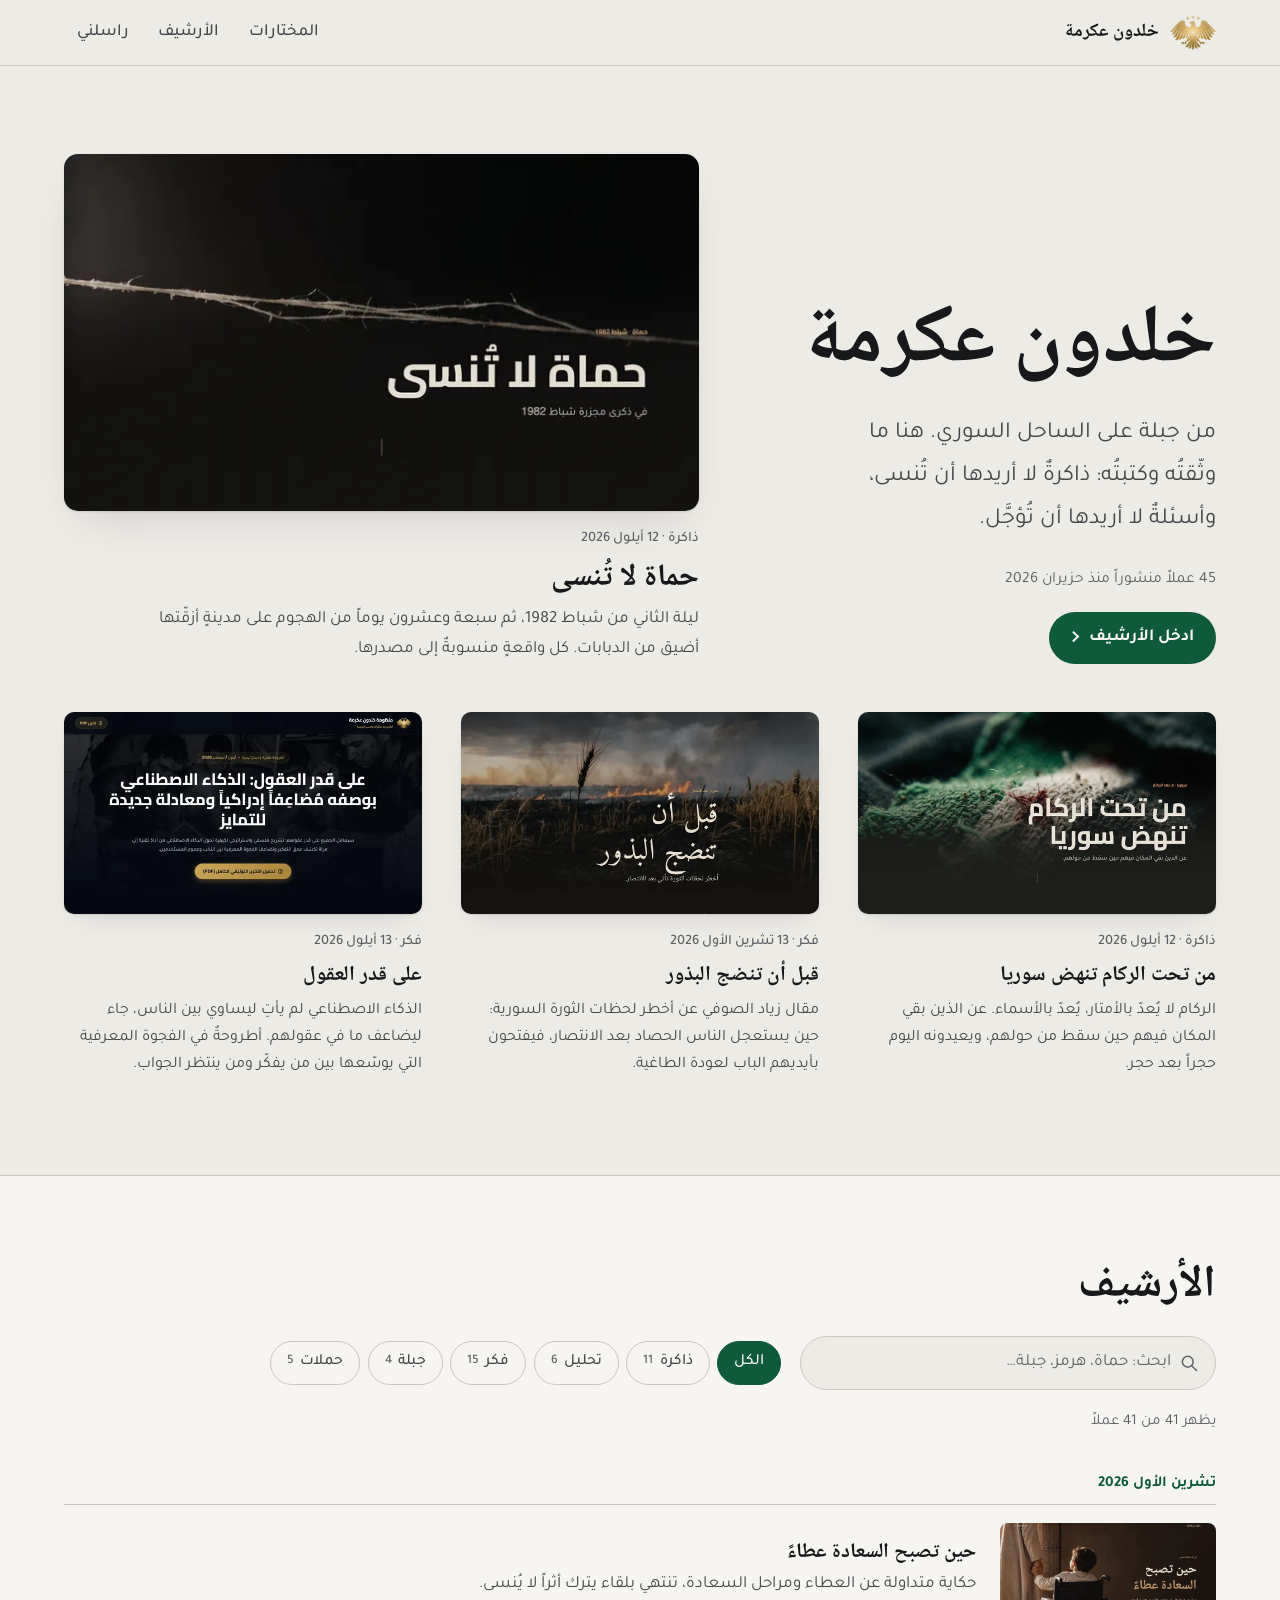
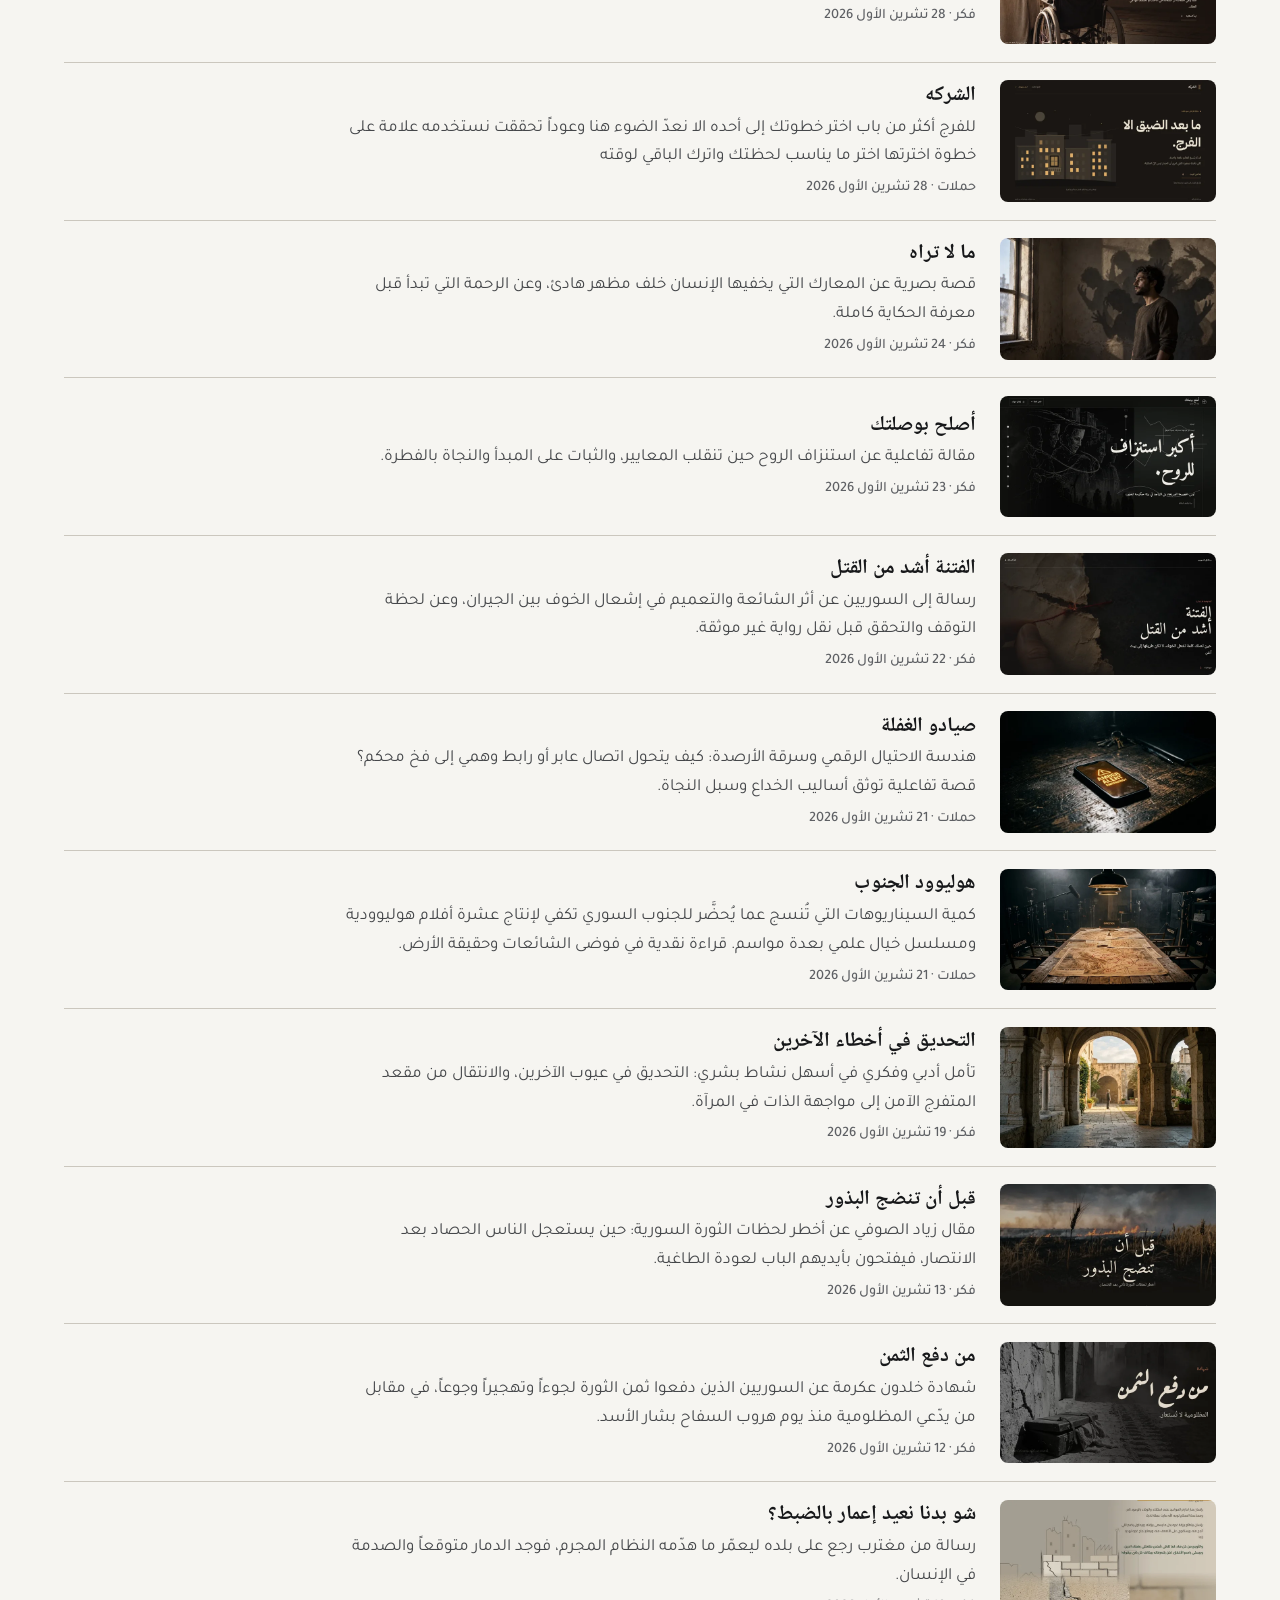
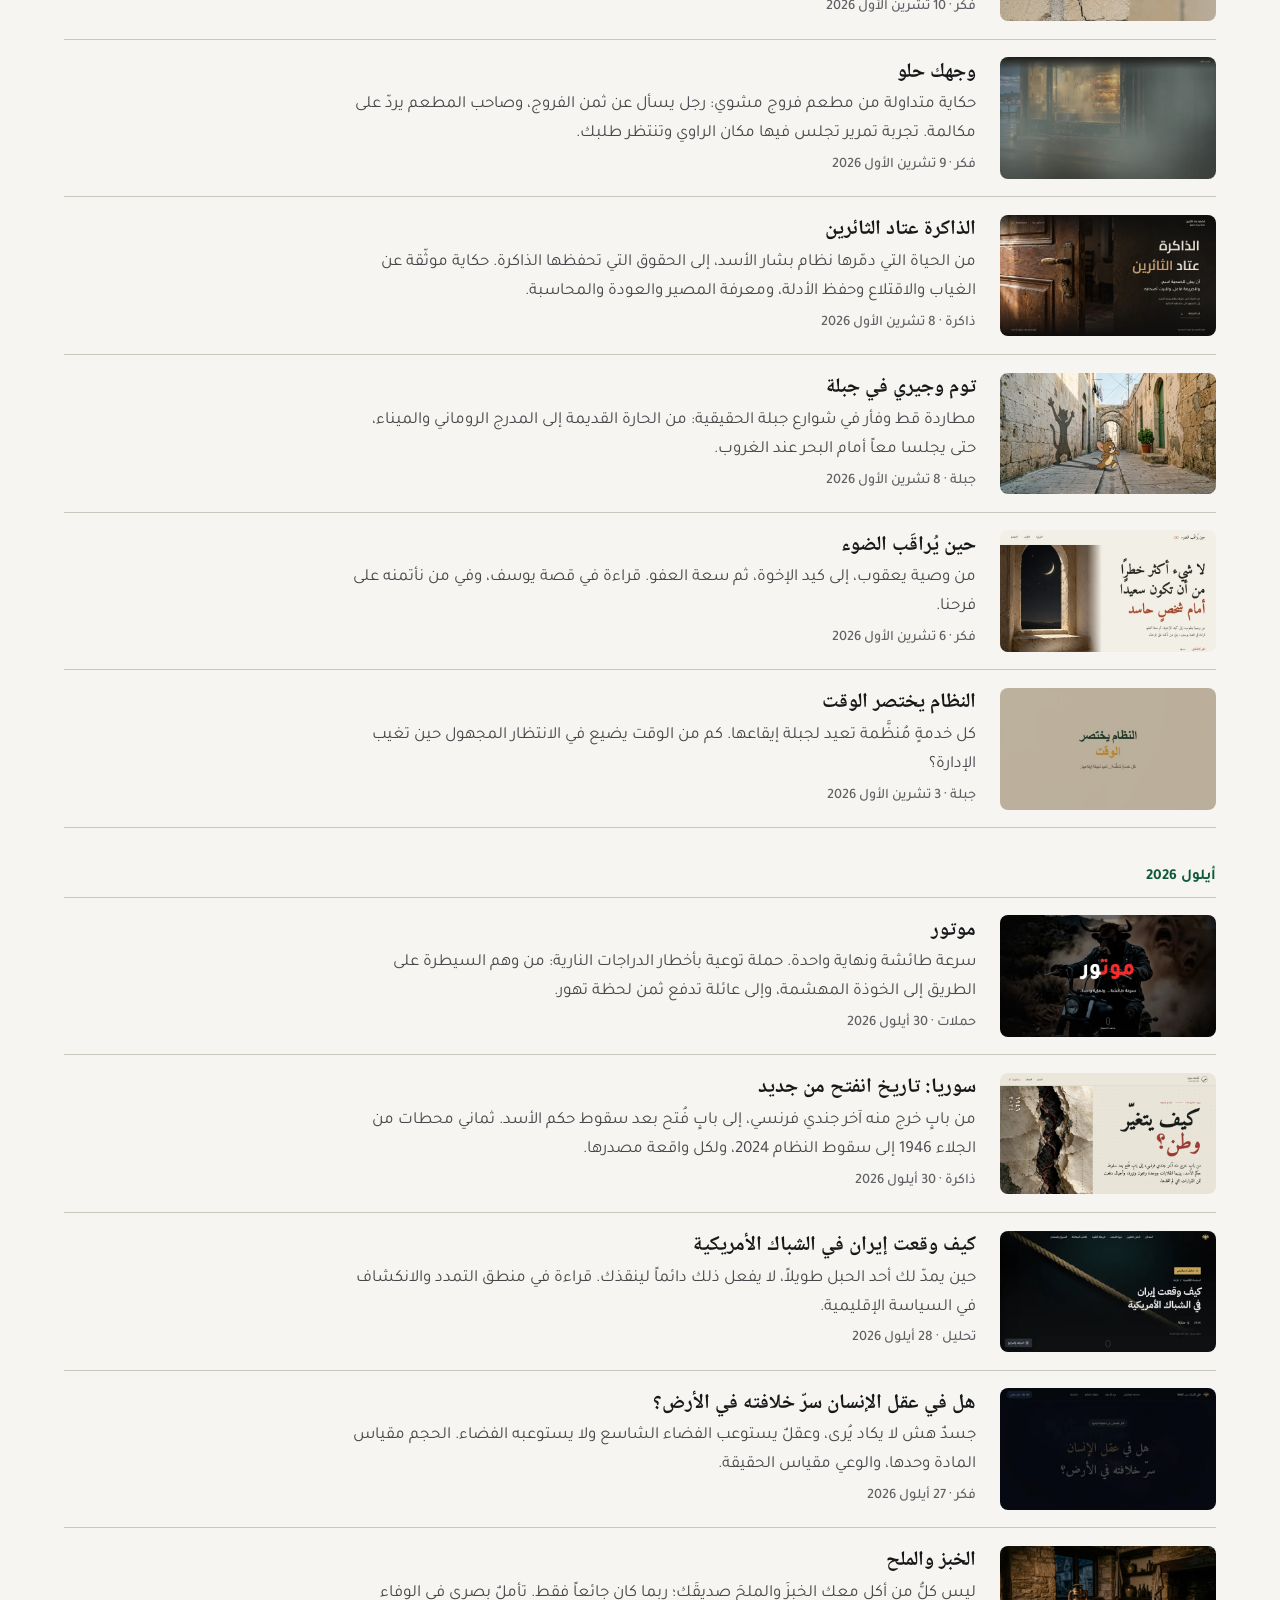
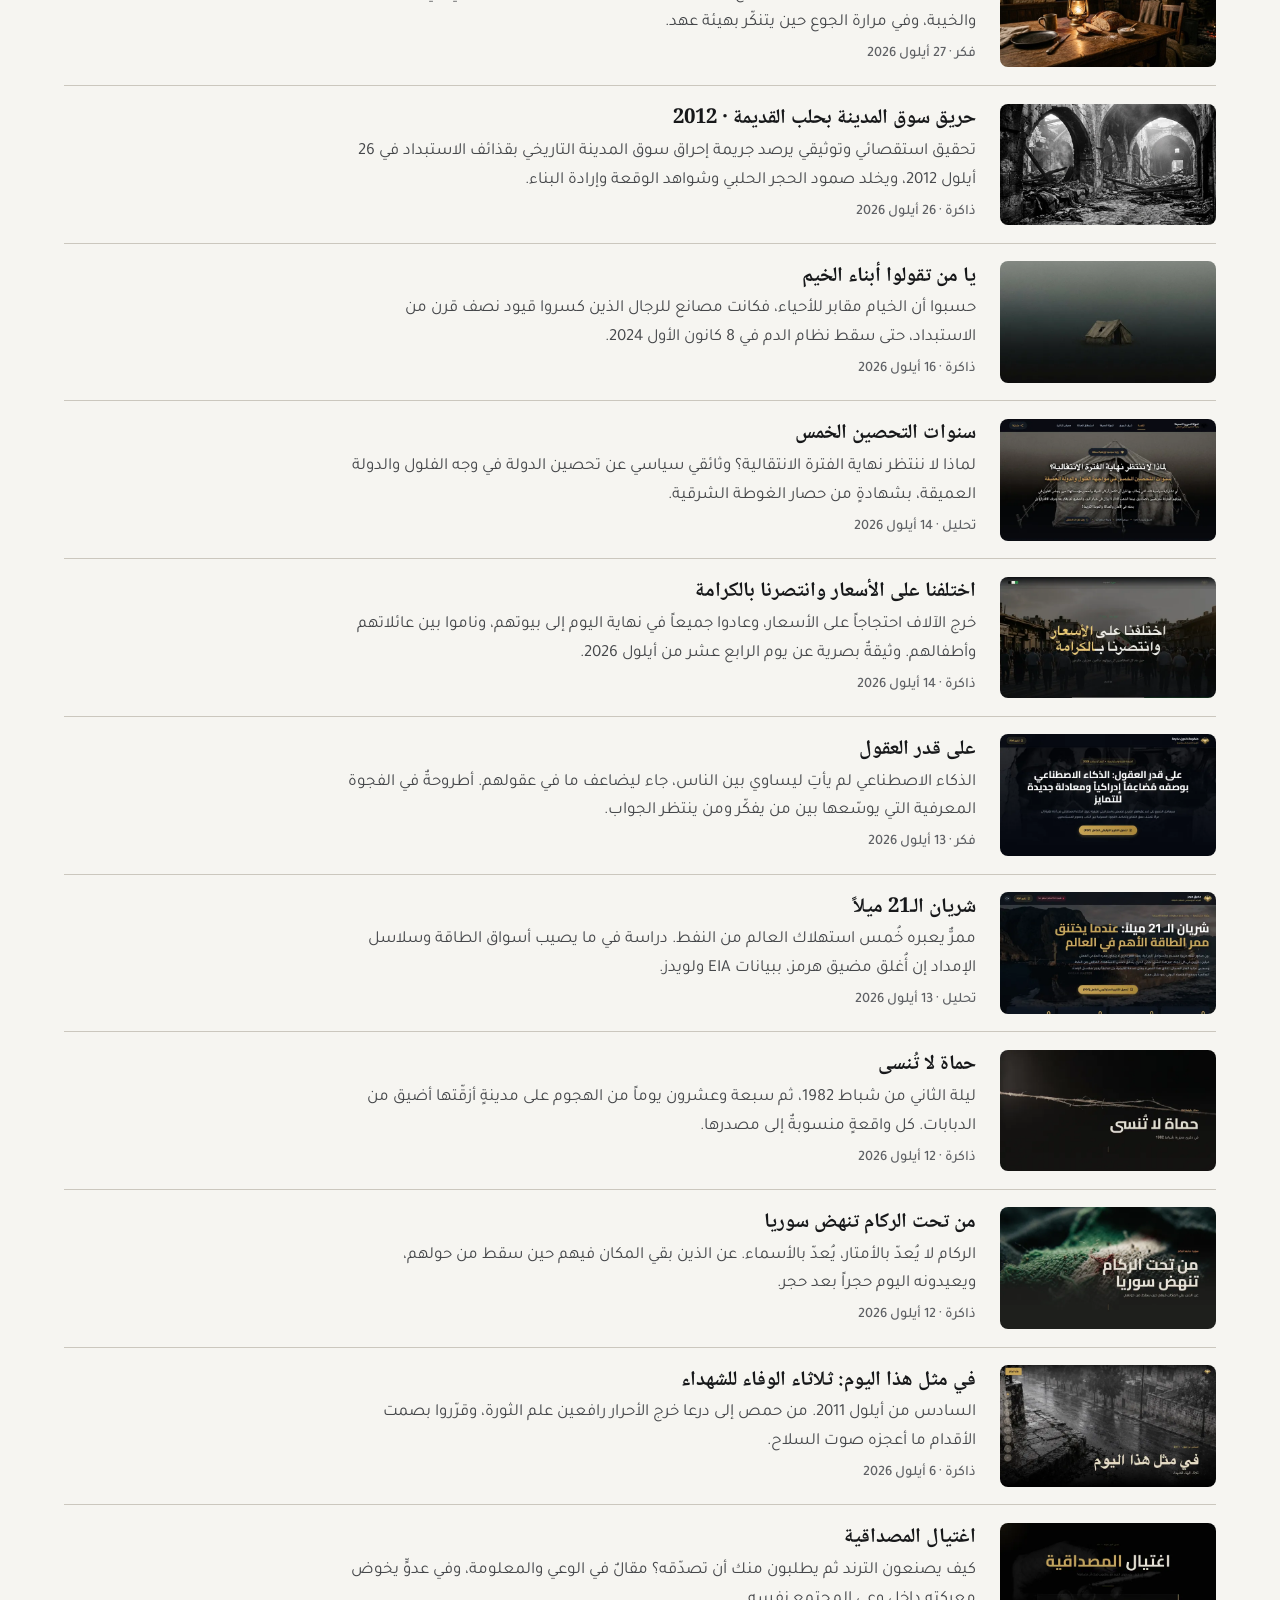
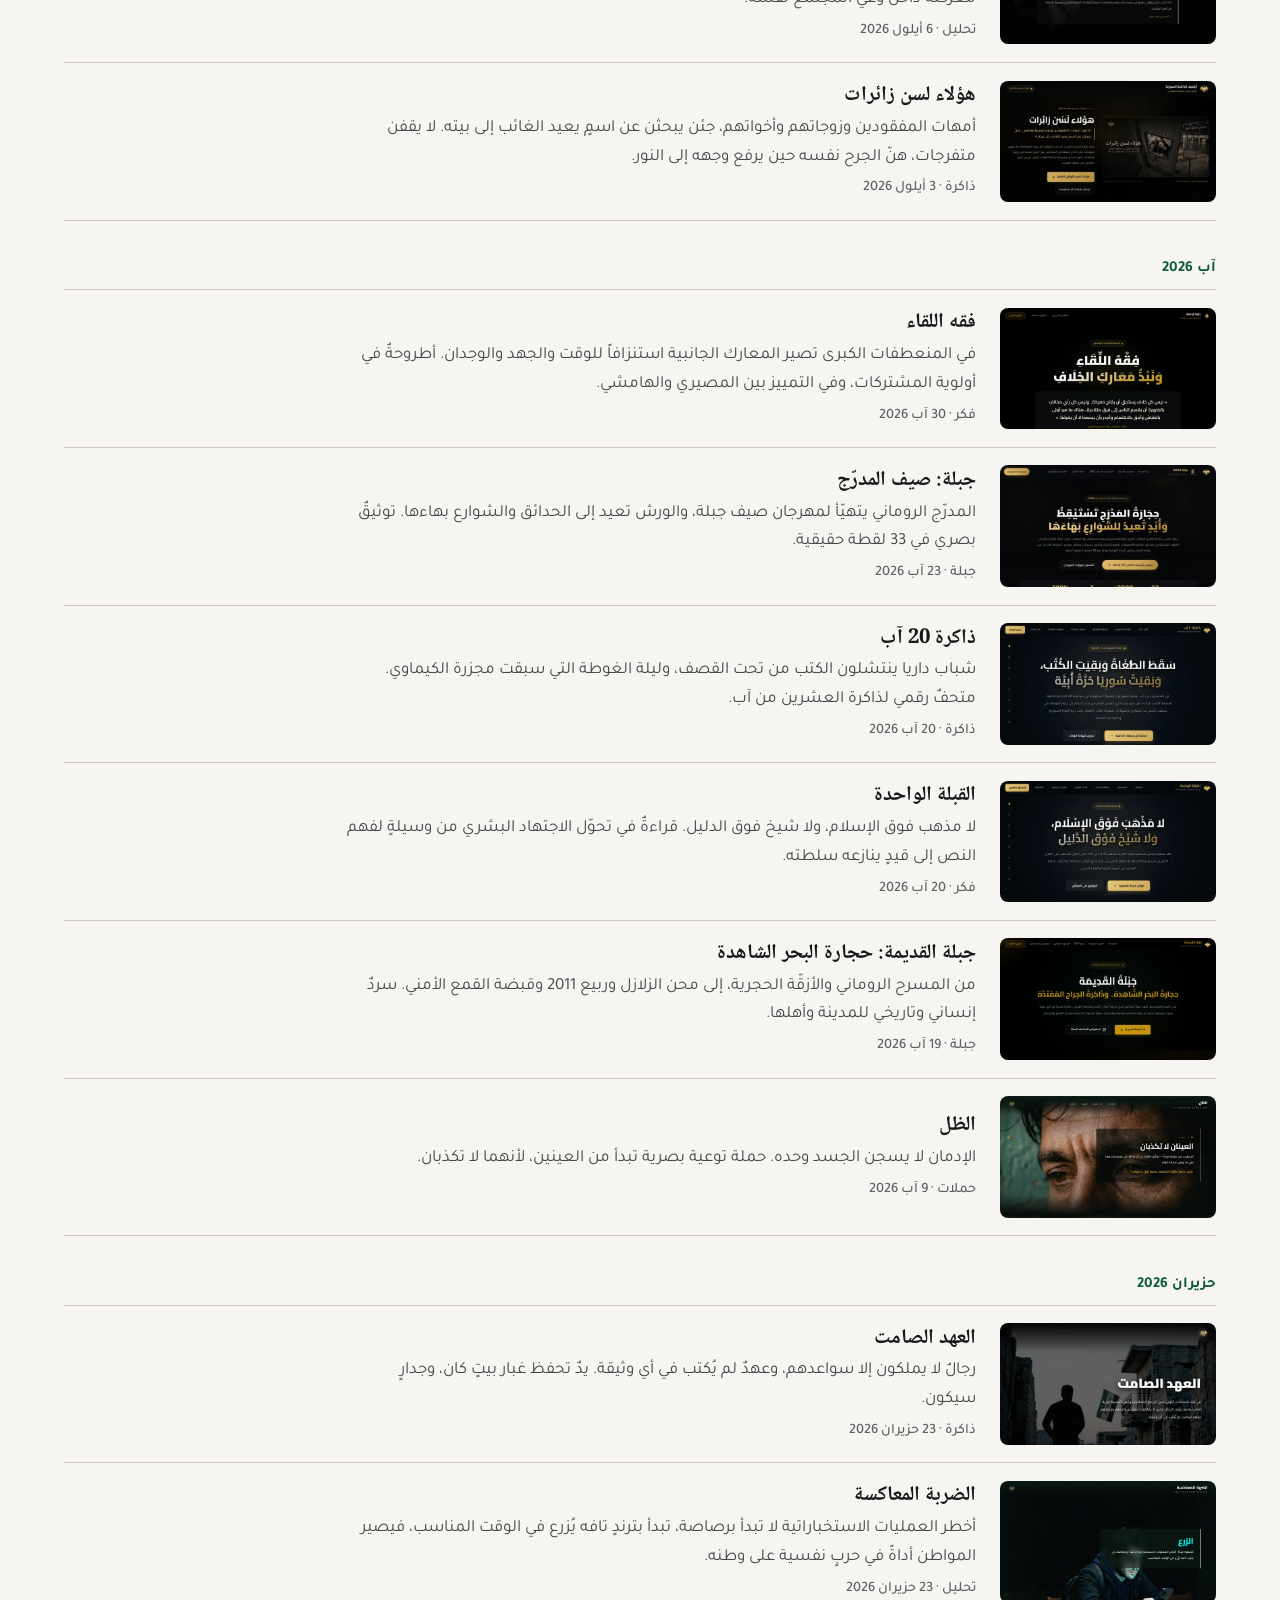
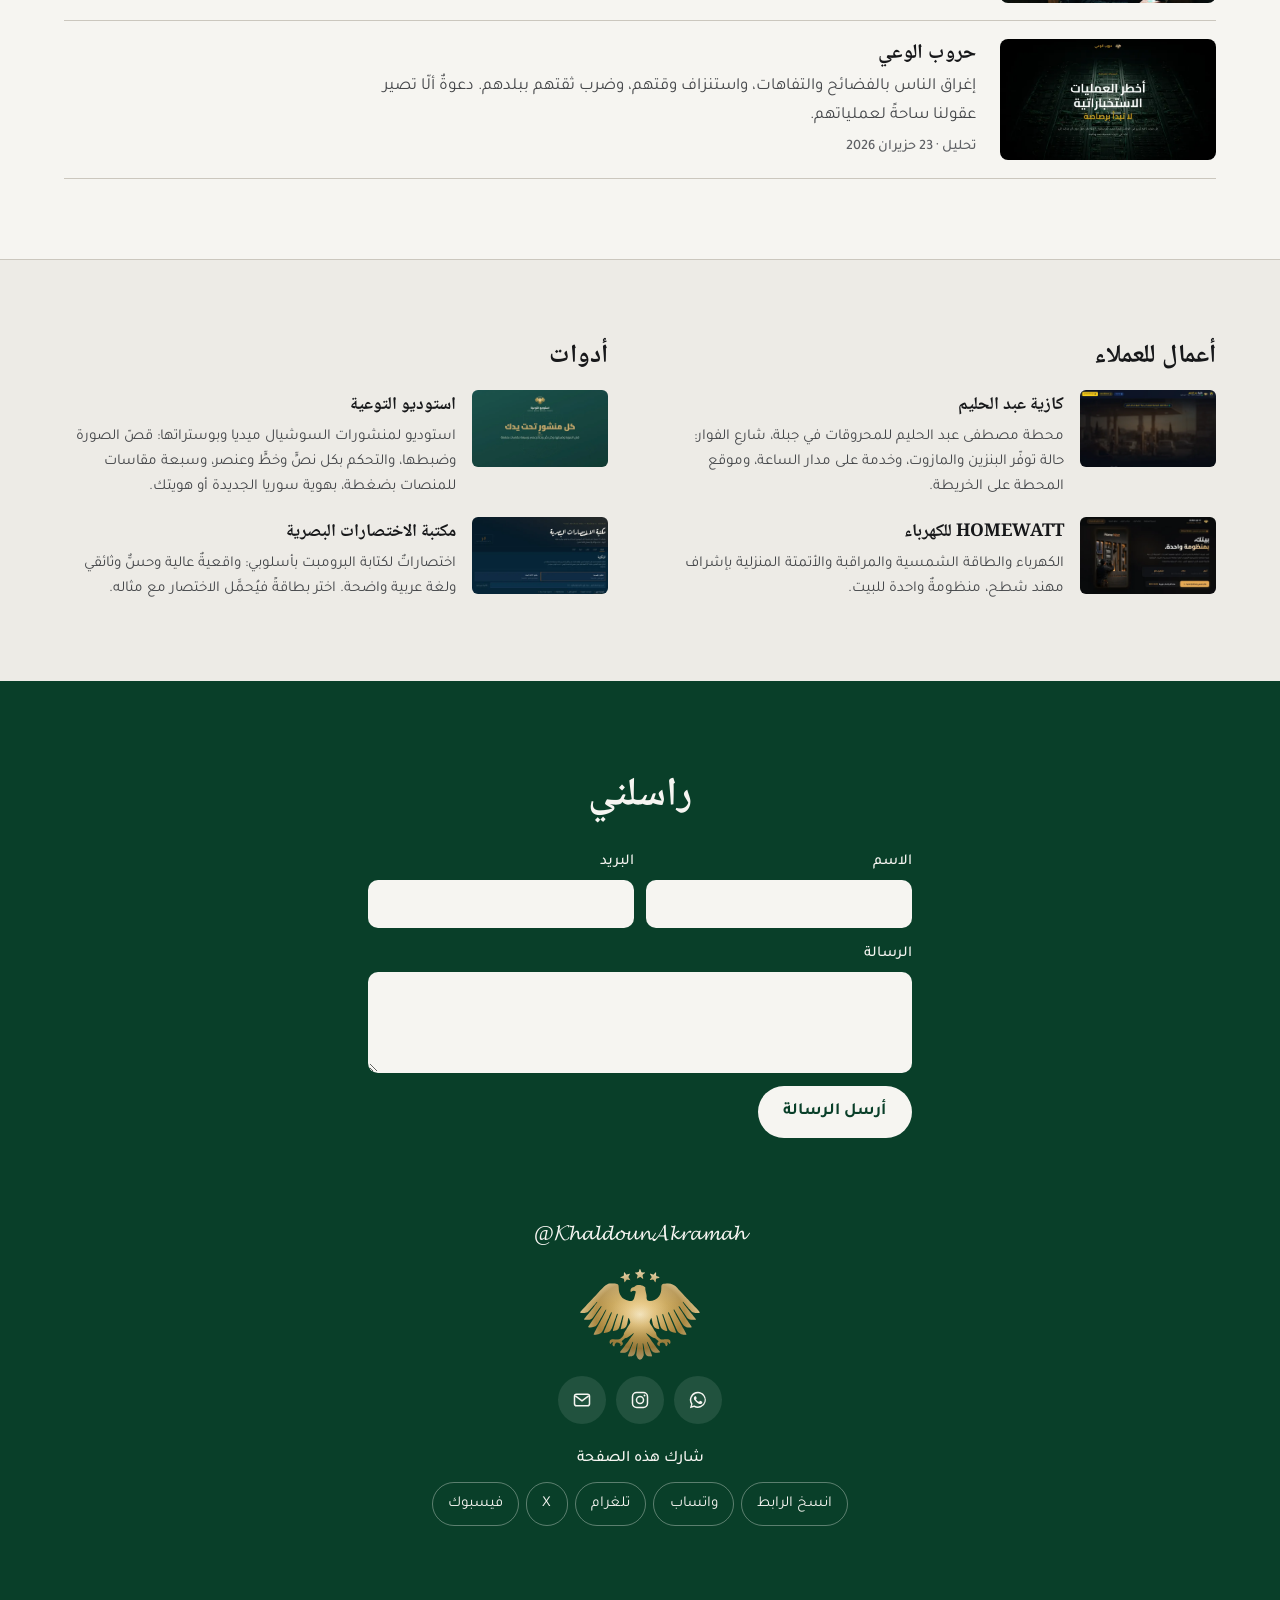
==== commit 0e4e16d4: "أضف: بطاقة حين تصبح السعادة عطاءً" ====
--- a/index.html
+++ b/index.html
@@ -11,14 +11,14 @@
   <meta property="og:locale" content="ar_AR">
   <meta property="og:type" content="website">
   <meta property="og:title" content="خلدون عكرمة: الأعمال المنشورة">
-  <meta property="og:description" content="44 عملاً منشوراً: ذاكرة سوريا، والوعي والإعلام، والفكر، وجبلة.">
+  <meta property="og:description" content="45 عملاً منشوراً: ذاكرة سوريا، والوعي والإعلام، والفكر، وجبلة.">
   <meta property="og:url" content="https://kakramah.github.io/">
   <meta property="og:image" content="https://kakramah.github.io/images/og-portal.jpg">
   <meta property="og:image:width" content="1200">
   <meta property="og:image:height" content="630">
   <meta name="twitter:card" content="summary_large_image">
   <meta name="twitter:title" content="خلدون عكرمة: الأعمال المنشورة">
-  <meta name="twitter:description" content="44 عملاً منشوراً: ذاكرة سوريا، والوعي والإعلام، والفكر، وجبلة.">
+  <meta name="twitter:description" content="45 عملاً منشوراً: ذاكرة سوريا، والوعي والإعلام، والفكر، وجبلة.">
   <meta name="twitter:image" content="https://kakramah.github.io/images/og-portal.jpg">
   <link rel="icon" type="image/svg+xml" href="images/eagle-emblem-metal.svg">
   <link rel="preload" href="fonts/NotoNaskhArabic-VF.woff2" as="font" type="font/woff2" crossorigin>
@@ -55,7 +55,7 @@
       <div class="intro-text">
         <h1 id="who">خلدون عكرمة</h1>
         <p class="lead">من جبلة على الساحل السوري. هنا ما وثّقتُه وكتبتُه: ذاكرةٌ لا أريدها أن تُنسى، وأسئلةٌ لا أريدها أن تُؤجَّل.</p>
-        <p class="tally">44 عملاً منشوراً منذ حزيران 2026</p>
+        <p class="tally">45 عملاً منشوراً منذ حزيران 2026</p>
         <a class="go" href="#archive">ادخل الأرشيف</a>
       </div>
       <a class="lead-work" href="https://kakramah.github.io/hama-1982/" target="_blank" rel="noopener noreferrer"><figure><img class="lead-img" src="images/thumb-hama-1982.webp" alt="الصفحة الأولى من: حماة لا تُنسى" width="640" height="360" fetchpriority="high"><figcaption><span class="meta">ذاكرة · 12 أيلول 2026</span><span class="t">حماة لا تُنسى</span><span class="d">ليلة الثاني من شباط 1982، ثم سبعة وعشرون يوماً من الهجوم على مدينةٍ أزقّتها أضيق من الدبابات. كل واقعةٍ منسوبةٌ إلى مصدرها.</span></figcaption></figure></a>
@@ -76,13 +76,13 @@
           </label>
           <div class="filters" role="group" aria-label="النوع">
             <button type="button" class="chip" data-type="all" aria-pressed="true">الكل</button>
-            <button type="button" class="chip" data-type="memory" aria-pressed="false">ذاكرة <span class="n">11</span></button><button type="button" class="chip" data-type="analysis" aria-pressed="false">تحليل <span class="n">6</span></button><button type="button" class="chip" data-type="thought" aria-pressed="false">فكر <span class="n">14</span></button><button type="button" class="chip" data-type="jableh" aria-pressed="false">جبلة <span class="n">4</span></button><button type="button" class="chip" data-type="campaign" aria-pressed="false">حملات <span class="n">5</span></button>
+            <button type="button" class="chip" data-type="memory" aria-pressed="false">ذاكرة <span class="n">11</span></button><button type="button" class="chip" data-type="analysis" aria-pressed="false">تحليل <span class="n">6</span></button><button type="button" class="chip" data-type="thought" aria-pressed="false">فكر <span class="n">15</span></button><button type="button" class="chip" data-type="jableh" aria-pressed="false">جبلة <span class="n">4</span></button><button type="button" class="chip" data-type="campaign" aria-pressed="false">حملات <span class="n">5</span></button>
           </div>
         </div>
-        <p class="shown" id="shown" aria-live="polite">يظهر 40 من 40 عملاً</p>
+        <p class="shown" id="shown" aria-live="polite">يظهر 41 من 41 عملاً</p>
       </div>
       <div class="register" id="register">
-        <div class="month"><h3 class="month-h">تشرين الأول 2026</h3><ol class="rows"><li class="row" data-type="campaign" data-hay="الشركه للفرج أكثر من باب اختر خطوتك إلى أحده الا نعدّ الضوء هنا وعوداً تحققت نستخدمه علامة على خطوة اخترتها اختر ما يناسب لحظتك واترك الباقي لوقته حملات تشرين الأول 2026"><a href="https://kakramah.github.io/baad-aldeek/" target="_blank" rel="noopener noreferrer"><img class="row-img" src="images/thumb-baad-aldeek.webp" alt="الصفحة الأولى من: الشركه" width="640" height="360" loading="lazy" decoding="async"><span class="row-text"><span class="t">الشركه</span><span class="d">للفرج أكثر من باب اختر خطوتك إلى أحده الا نعدّ الضوء هنا وعوداً تحققت نستخدمه علامة على خطوة اخترتها اختر ما يناسب لحظتك واترك الباقي لوقته</span><span class="meta">حملات · 28 تشرين الأول 2026</span></span></a></li><li class="row" data-type="thought" data-hay="ما لا تراه قصة بصرية عن المعارك التي يخفيها الإنسان خلف مظهر هادئ، وعن الرحمة التي تبدأ قبل معرفة الحكاية كاملة. فكر تشرين الأول 2026"><a href="https://kakramah.github.io/hidden-battle/" target="_blank" rel="noopener noreferrer"><img class="row-img" src="images/thumb-hidden-battle.webp" alt="الصفحة الأولى من: ما لا تراه" width="640" height="360" loading="lazy" decoding="async"><span class="row-text"><span class="t">ما لا تراه</span><span class="d">قصة بصرية عن المعارك التي يخفيها الإنسان خلف مظهر هادئ، وعن الرحمة التي تبدأ قبل معرفة الحكاية كاملة.</span><span class="meta">فكر · 24 تشرين الأول 2026</span></span></a></li><li class="row" data-type="thought" data-hay="أصلح بوصلتك مقالة تفاعلية عن استنزاف الروح حين تنقلب المعايير، والثبات على المبدأ والنجاة بالفطرة. فكر تشرين الأول 2026"><a href="https://kakramah.github.io/compass-of-integrity/" target="_blank" rel="noopener noreferrer"><img class="row-img" src="images/thumb-compass-of-integrity.webp" alt="الصفحة الأولى من: أصلح بوصلتك" width="640" height="360" loading="lazy" decoding="async"><span class="row-text"><span class="t">أصلح بوصلتك</span><span class="d">مقالة تفاعلية عن استنزاف الروح حين تنقلب المعايير، والثبات على المبدأ والنجاة بالفطرة.</span><span class="meta">فكر · 23 تشرين الأول 2026</span></span></a></li><li class="row" data-type="thought" data-hay="الفتنة أشد من القتل رسالة إلى السوريين عن أثر الشائعة والتعميم في إشعال الخوف بين الجيران، وعن لحظة التوقف والتحقق قبل نقل رواية غير موثقة. فكر تشرين الأول 2026"><a href="https://kakramah.github.io/fitna-ashadd-min-al-qatl/" target="_blank" rel="noopener noreferrer"><img class="row-img" src="images/thumb-fitna-ashadd-min-al-qatl.webp" alt="الصفحة الأولى من: الفتنة أشد من القتل" width="640" height="360" loading="lazy" decoding="async"><span class="row-text"><span class="t">الفتنة أشد من القتل</span><span class="d">رسالة إلى السوريين عن أثر الشائعة والتعميم في إشعال الخوف بين الجيران، وعن لحظة التوقف والتحقق قبل نقل رواية غير موثقة.</span><span class="meta">فكر · 22 تشرين الأول 2026</span></span></a></li><li class="row" data-type="campaign" data-hay="صيادو الغفلة هندسة الاحتيال الرقمي وسرقة الأرصدة: كيف يتحول اتصال عابر أو رابط وهمي إلى فخ محكم؟ قصة تفاعلية توثق أساليب الخداع وسبل النجاة. حملات تشرين الأول 2026"><a href="https://kakramah.github.io/digital-fraud/" target="_blank" rel="noopener noreferrer"><img class="row-img" src="images/thumb-digital-fraud.webp" alt="الصفحة الأولى من: صيادو الغفلة" width="640" height="360" loading="lazy" decoding="async"><span class="row-text"><span class="t">صيادو الغفلة</span><span class="d">هندسة الاحتيال الرقمي وسرقة الأرصدة: كيف يتحول اتصال عابر أو رابط وهمي إلى فخ محكم؟ قصة تفاعلية توثق أساليب الخداع وسبل النجاة.</span><span class="meta">حملات · 21 تشرين الأول 2026</span></span></a></li><li class="row" data-type="campaign" data-hay="هوليوود الجنوب كمية السيناريوهات التي تُنسج عما يُحضَّر للجنوب السوري تكفي لإنتاج عشرة أفلام هوليوودية ومسلسل خيال علمي بعدة مواسم. قراءة نقدية في فوضى الشائعات وحقيقة الأرض. حملات تشرين الأول 2026"><a href="https://kakramah.github.io/hollywood-south/" target="_blank" rel="noopener noreferrer"><img class="row-img" src="images/thumb-hollywood-south.webp" alt="الصفحة الأولى من: هوليوود الجنوب" width="640" height="360" loading="lazy" decoding="async"><span class="row-text"><span class="t">هوليوود الجنوب</span><span class="d">كمية السيناريوهات التي تُنسج عما يُحضَّر للجنوب السوري تكفي لإنتاج عشرة أفلام هوليوودية ومسلسل خيال علمي بعدة مواسم. قراءة نقدية في فوضى الشائعات وحقيقة الأرض.</span><span class="meta">حملات · 21 تشرين الأول 2026</span></span></a></li><li class="row" data-type="thought" data-hay="التحديق في أخطاء الآخرين تأمل أدبي وفكري في أسهل نشاط بشري: التحديق في عيوب الآخرين، والانتقال من مقعد المتفرج الآمن إلى مواجهة الذات في المرآة. فكر تشرين الأول 2026"><a href="https://kakramah.github.io/gazing-at-faults/" target="_blank" rel="noopener noreferrer"><img class="row-img" src="images/thumb-gazing-at-faults.webp" alt="الصفحة الأولى من: التحديق في أخطاء الآخرين" width="640" height="360" loading="lazy" decoding="async"><span class="row-text"><span class="t">التحديق في أخطاء الآخرين</span><span class="d">تأمل أدبي وفكري في أسهل نشاط بشري: التحديق في عيوب الآخرين، والانتقال من مقعد المتفرج الآمن إلى مواجهة الذات في المرآة.</span><span class="meta">فكر · 19 تشرين الأول 2026</span></span></a></li><li class="row" data-type="thought" data-hay="قبل أن تنضج البذور مقال زياد الصوفي عن أخطر لحظات الثورة السورية: حين يستعجل الناس الحصاد بعد الانتصار، فيفتحون بأيديهم الباب لعودة الطاغية. فكر تشرين الأول 2026"><a href="https://kakramah.github.io/before-the-seeds-ripen/" target="_blank" rel="noopener noreferrer"><img class="row-img" src="images/thumb-before-the-seeds-ripen.webp" alt="الصفحة الأولى من: قبل أن تنضج البذور" width="640" height="360" loading="lazy" decoding="async"><span class="row-text"><span class="t">قبل أن تنضج البذور</span><span class="d">مقال زياد الصوفي عن أخطر لحظات الثورة السورية: حين يستعجل الناس الحصاد بعد الانتصار، فيفتحون بأيديهم الباب لعودة الطاغية.</span><span class="meta">فكر · 13 تشرين الأول 2026</span></span></a></li><li class="row" data-type="thought" data-hay="من دفع الثمن شهادة خلدون عكرمة عن السوريين الذين دفعوا ثمن الثورة لجوءاً وتهجيراً وجوعاً، في مقابل من يدّعي المظلومية منذ يوم هروب السفاح بشار الأسد. فكر تشرين الأول 2026"><a href="https://kakramah.github.io/who-paid-the-price/" target="_blank" rel="noopener noreferrer"><img class="row-img" src="images/thumb-who-paid-the-price.webp" alt="الصفحة الأولى من: من دفع الثمن" width="640" height="360" loading="lazy" decoding="async"><span class="row-text"><span class="t">من دفع الثمن</span><span class="d">شهادة خلدون عكرمة عن السوريين الذين دفعوا ثمن الثورة لجوءاً وتهجيراً وجوعاً، في مقابل من يدّعي المظلومية منذ يوم هروب السفاح بشار الأسد.</span><span class="meta">فكر · 12 تشرين الأول 2026</span></span></a></li><li class="row" data-type="thought" data-hay="شو بدنا نعيد إعمار بالضبط؟ رسالة من مغترب رجع على بلده ليعمّر ما هدّمه النظام المجرم، فوجد الدمار متوقعاً والصدمة في الإنسان. فكر تشرين الأول 2026"><a href="https://kakramah.github.io/al-hajar-wal-insan/" target="_blank" rel="noopener noreferrer"><img class="row-img" src="images/thumb-al-hajar-wal-insan.webp" alt="الصفحة الأولى من: شو بدنا نعيد إعمار بالضبط؟" width="640" height="360" loading="lazy" decoding="async"><span class="row-text"><span class="t">شو بدنا نعيد إعمار بالضبط؟</span><span class="d">رسالة من مغترب رجع على بلده ليعمّر ما هدّمه النظام المجرم، فوجد الدمار متوقعاً والصدمة في الإنسان.</span><span class="meta">فكر · 10 تشرين الأول 2026</span></span></a></li><li class="row" data-type="thought" data-hay="وجهك حلو حكاية متداولة من مطعم فروج مشوي: رجل يسأل عن ثمن الفروج، وصاحب المطعم يردّ على مكالمة. تجربة تمرير تجلس فيها مكان الراوي وتنتظر طلبك. فكر تشرين الأول 2026"><a href="https://kakramah.github.io/wajhak-helw/" target="_blank" rel="noopener noreferrer"><img class="row-img" src="images/thumb-wajhak-helw.webp" alt="الصفحة الأولى من: وجهك حلو" width="640" height="360" loading="lazy" decoding="async"><span class="row-text"><span class="t">وجهك حلو</span><span class="d">حكاية متداولة من مطعم فروج مشوي: رجل يسأل عن ثمن الفروج، وصاحب المطعم يردّ على مكالمة. تجربة تمرير تجلس فيها مكان الراوي وتنتظر طلبك.</span><span class="meta">فكر · 9 تشرين الأول 2026</span></span></a></li><li class="row" data-type="memory" data-hay="الذاكرة عتاد الثائرين من الحياة التي دمّرها نظام بشار الأسد، إلى الحقوق التي تحفظها الذاكرة. حكاية موثّقة عن الغياب والاقتلاع وحفظ الأدلة، ومعرفة المصير والعودة والمحاسبة. ذاكرة تشرين الأول 2026"><a href="https://kakramah.github.io/memory-keeps-rights/" target="_blank" rel="noopener noreferrer"><img class="row-img" src="images/thumb-memory-keeps-rights.webp" alt="الصفحة الأولى من: الذاكرة عتاد الثائرين" width="640" height="360" loading="lazy" decoding="async"><span class="row-text"><span class="t">الذاكرة عتاد الثائرين</span><span class="d">من الحياة التي دمّرها نظام بشار الأسد، إلى الحقوق التي تحفظها الذاكرة. حكاية موثّقة عن الغياب والاقتلاع وحفظ الأدلة، ومعرفة المصير والعودة والمحاسبة.</span><span class="meta">ذاكرة · 8 تشرين الأول 2026</span></span></a></li><li class="row" data-type="jableh" data-hay="توم وجيري في جبلة مطاردة قط وفأر في شوارع جبلة الحقيقية: من الحارة القديمة إلى المدرج الروماني والميناء، حتى يجلسا معاً أمام البحر عند الغروب. جبلة تشرين الأول 2026"><a href="https://kakramah.github.io/tom-and-jerry-jableh/" target="_blank" rel="noopener noreferrer"><img class="row-img" src="images/thumb-tom-and-jerry-jableh.webp" alt="الصفحة الأولى من: توم وجيري في جبلة" width="640" height="360" loading="lazy" decoding="async"><span class="row-text"><span class="t">توم وجيري في جبلة</span><span class="d">مطاردة قط وفأر في شوارع جبلة الحقيقية: من الحارة القديمة إلى المدرج الروماني والميناء، حتى يجلسا معاً أمام البحر عند الغروب.</span><span class="meta">جبلة · 8 تشرين الأول 2026</span></span></a></li><li class="row" data-type="thought" data-hay="حين يُراقَب الضوء من وصية يعقوب، إلى كيد الإخوة، ثم سعة العفو. قراءة في قصة يوسف، وفي من نأتمنه على فرحنا. فكر تشرين الأول 2026"><a href="https://kakramah.github.io/joy-under-glass/" target="_blank" rel="noopener noreferrer"><img class="row-img" src="images/thumb-joy-under-glass.webp" alt="الصفحة الأولى من: حين يُراقَب الضوء" width="640" height="360" loading="lazy" decoding="async"><span class="row-text"><span class="t">حين يُراقَب الضوء</span><span class="d">من وصية يعقوب، إلى كيد الإخوة، ثم سعة العفو. قراءة في قصة يوسف، وفي من نأتمنه على فرحنا.</span><span class="meta">فكر · 6 تشرين الأول 2026</span></span></a></li><li class="row" data-type="jableh" data-hay="النظام يختصر الوقت كل خدمةٍ مُنظَّمة تعيد لجبلة إيقاعها. كم من الوقت يضيع في الانتظار المجهول حين تغيب الإدارة؟ جبلة تشرين الأول 2026"><a href="https://kakramah.github.io/jableh-time/" target="_blank" rel="noopener noreferrer"><img class="row-img" src="images/thumb-jableh-time.webp" alt="الصفحة الأولى من: النظام يختصر الوقت" width="640" height="360" loading="lazy" decoding="async"><span class="row-text"><span class="t">النظام يختصر الوقت</span><span class="d">كل خدمةٍ مُنظَّمة تعيد لجبلة إيقاعها. كم من الوقت يضيع في الانتظار المجهول حين تغيب الإدارة؟</span><span class="meta">جبلة · 3 تشرين الأول 2026</span></span></a></li></ol></div><div class="month"><h3 class="month-h">أيلول 2026</h3><ol class="rows"><li class="row" data-type="campaign" data-hay="موتور سرعة طائشة ونهاية واحدة. حملة توعية بأخطار الدراجات النارية: من وهم السيطرة على الطريق إلى الخوذة المهشمة، وإلى عائلة تدفع ثمن لحظة تهور. حملات أيلول 2026"><a href="https://kakramah.github.io/motor-site/" target="_blank" rel="noopener noreferrer"><img class="row-img" src="images/thumb-motor-site.webp" alt="الصفحة الأولى من: موتور" width="640" height="360" loading="lazy" decoding="async"><span class="row-text"><span class="t">موتور</span><span class="d">سرعة طائشة ونهاية واحدة. حملة توعية بأخطار الدراجات النارية: من وهم السيطرة على الطريق إلى الخوذة المهشمة، وإلى عائلة تدفع ثمن لحظة تهور.</span><span class="meta">حملات · 30 أيلول 2026</span></span></a></li><li class="row" data-type="memory" data-hay="سوريا: تاريخ انفتح من جديد من بابٍ خرج منه آخر جندي فرنسي، إلى بابٍ فُتح بعد سقوط حكم الأسد. ثماني محطات من الجلاء 1946 إلى سقوط النظام 2024، ولكل واقعة مصدرها. ذاكرة أيلول 2026"><a href="https://kakramah.github.io/syrian-history-dashboard/" target="_blank" rel="noopener noreferrer"><img class="row-img" src="images/thumb-syrian-history-dashboard.webp" alt="الصفحة الأولى من: سوريا: تاريخ انفتح من جديد" width="640" height="360" loading="lazy" decoding="async"><span class="row-text"><span class="t">سوريا: تاريخ انفتح من جديد</span><span class="d">من بابٍ خرج منه آخر جندي فرنسي، إلى بابٍ فُتح بعد سقوط حكم الأسد. ثماني محطات من الجلاء 1946 إلى سقوط النظام 2024، ولكل واقعة مصدرها.</span><span class="meta">ذاكرة · 30 أيلول 2026</span></span></a></li><li class="row" data-type="analysis" data-hay="كيف وقعت إيران في الشباك الأمريكية حين يمدّ لك أحد الحبل طويلاً، لا يفعل ذلك دائماً لينقذك. قراءة في منطق التمدد والانكشاف في السياسة الإقليمية. تحليل أيلول 2026"><a href="https://kakramah.github.io/middle-east-power-trap/" target="_blank" rel="noopener noreferrer"><img class="row-img" src="images/thumb-middle-east-power-trap.webp" alt="الصفحة الأولى من: كيف وقعت إيران في الشباك الأمريكية" width="640" height="360" loading="lazy" decoding="async"><span class="row-text"><span class="t">كيف وقعت إيران في الشباك الأمريكية</span><span class="d">حين يمدّ لك أحد الحبل طويلاً، لا يفعل ذلك دائماً لينقذك. قراءة في منطق التمدد والانكشاف في السياسة الإقليمية.</span><span class="meta">تحليل · 28 أيلول 2026</span></span></a></li><li class="row" data-type="thought" data-hay="هل في عقل الإنسان سرّ خلافته في الأرض؟ جسدٌ هش لا يكاد يُرى، وعقلٌ يستوعب الفضاء الشاسع ولا يستوعبه الفضاء. الحجم مقياس المادة وحدها، والوعي مقياس الحقيقة. فكر أيلول 2026"><a href="https://kakramah.github.io/cosmic-mind/" target="_blank" rel="noopener noreferrer"><img class="row-img" src="images/thumb-cosmic-mind.webp" alt="الصفحة الأولى من: هل في عقل الإنسان سرّ خلافته في الأرض؟" width="640" height="360" loading="lazy" decoding="async"><span class="row-text"><span class="t">هل في عقل الإنسان سرّ خلافته في الأرض؟</span><span class="d">جسدٌ هش لا يكاد يُرى، وعقلٌ يستوعب الفضاء الشاسع ولا يستوعبه الفضاء. الحجم مقياس المادة وحدها، والوعي مقياس الحقيقة.</span><span class="meta">فكر · 27 أيلول 2026</span></span></a></li><li class="row" data-type="thought" data-hay="الخبز والملح ليس كلُّ من أكل معك الخبزَ والملحَ صديقَك؛ ربما كان جائعاً فقط. تأملٌ بصري في الوفاء والخيبة، وفي مرارة الجوع حين يتنكّر بهيئة عهد. فكر أيلول 2026"><a href="https://kakramah.github.io/bread-and-salt/" target="_blank" rel="noopener noreferrer"><img class="row-img" src="images/thumb-bread-and-salt.webp" alt="الصفحة الأولى من: الخبز والملح" width="640" height="360" loading="lazy" decoding="async"><span class="row-text"><span class="t">الخبز والملح</span><span class="d">ليس كلُّ من أكل معك الخبزَ والملحَ صديقَك؛ ربما كان جائعاً فقط. تأملٌ بصري في الوفاء والخيبة، وفي مرارة الجوع حين يتنكّر بهيئة عهد.</span><span class="meta">فكر · 27 أيلول 2026</span></span></a></li><li class="row" data-type="memory" data-hay="حريق سوق المدينة بحلب القديمة · 2012 تحقيق استقصائي وتوثيقي يرصد جريمة إحراق سوق المدينة التاريخي بقذائف الاستبداد في 26 أيلول 2012، ويخلد صمود الحجر الحلبي وشواهد الوقعة وإرادة البناء. ذاكرة أيلول 2026"><a href="https://kakramah.github.io/aleppo-souq-fire-2012/" target="_blank" rel="noopener noreferrer"><img class="row-img" src="images/thumb-aleppo-souq-fire-2012.webp" alt="الصفحة الأولى من: حريق سوق المدينة بحلب القديمة · 2012" width="640" height="360" loading="lazy" decoding="async"><span class="row-text"><span class="t">حريق سوق المدينة بحلب القديمة · 2012</span><span class="d">تحقيق استقصائي وتوثيقي يرصد جريمة إحراق سوق المدينة التاريخي بقذائف الاستبداد في 26 أيلول 2012، ويخلد صمود الحجر الحلبي وشواهد الوقعة وإرادة البناء.</span><span class="meta">ذاكرة · 26 أيلول 2026</span></span></a></li><li class="row" data-type="memory" data-hay="يا من تقولوا أبناء الخيم حسبوا أن الخيام مقابر للأحياء، فكانت مصانع للرجال الذين كسروا قيود نصف قرن من الاستبداد، حتى سقط نظام الدم في 8 كانون الأول 2024. ذاكرة أيلول 2026"><a href="https://kakramah.github.io/abnaa-al-khiyam/" target="_blank" rel="noopener noreferrer"><img class="row-img" src="images/thumb-abnaa-al-khiyam.webp" alt="الصفحة الأولى من: يا من تقولوا أبناء الخيم" width="640" height="360" loading="lazy" decoding="async"><span class="row-text"><span class="t">يا من تقولوا أبناء الخيم</span><span class="d">حسبوا أن الخيام مقابر للأحياء، فكانت مصانع للرجال الذين كسروا قيود نصف قرن من الاستبداد، حتى سقط نظام الدم في 8 كانون الأول 2024.</span><span class="meta">ذاكرة · 16 أيلول 2026</span></span></a></li><li class="row" data-type="analysis" data-hay="سنوات التحصين الخمس لماذا لا ننتظر نهاية الفترة الانتقالية؟ وثائقي سياسي عن تحصين الدولة في وجه الفلول والدولة العميقة، بشهادةٍ من حصار الغوطة الشرقية. تحليل أيلول 2026"><a href="https://kakramah.github.io/syria-transition-shield/" target="_blank" rel="noopener noreferrer"><img class="row-img" src="images/thumb-syria-transition-shield.webp" alt="الصفحة الأولى من: سنوات التحصين الخمس" width="640" height="360" loading="lazy" decoding="async"><span class="row-text"><span class="t">سنوات التحصين الخمس</span><span class="d">لماذا لا ننتظر نهاية الفترة الانتقالية؟ وثائقي سياسي عن تحصين الدولة في وجه الفلول والدولة العميقة، بشهادةٍ من حصار الغوطة الشرقية.</span><span class="meta">تحليل · 14 أيلول 2026</span></span></a></li><li class="row" data-type="memory" data-hay="اختلفنا على الأسعار وانتصرنا بالكرامة خرج الآلاف احتجاجاً على الأسعار، وعادوا جميعاً في نهاية اليوم إلى بيوتهم، وناموا بين عائلاتهم وأطفالهم. وثيقةٌ بصرية عن يوم الرابع عشر من أيلول 2026. ذاكرة أيلول 2026"><a href="https://kakramah.github.io/syria-dignity-sept2026/" target="_blank" rel="noopener noreferrer"><img class="row-img" src="images/thumb-syria-dignity-sept2026.webp" alt="الصفحة الأولى من: اختلفنا على الأسعار وانتصرنا بالكرامة" width="640" height="360" loading="lazy" decoding="async"><span class="row-text"><span class="t">اختلفنا على الأسعار وانتصرنا بالكرامة</span><span class="d">خرج الآلاف احتجاجاً على الأسعار، وعادوا جميعاً في نهاية اليوم إلى بيوتهم، وناموا بين عائلاتهم وأطفالهم. وثيقةٌ بصرية عن يوم الرابع عشر من أيلول 2026.</span><span class="meta">ذاكرة · 14 أيلول 2026</span></span></a></li><li class="row" data-type="thought" data-hay="على قدر العقول الذكاء الاصطناعي لم يأتِ ليساوي بين الناس، جاء ليضاعف ما في عقولهم. أطروحةٌ في الفجوة المعرفية التي يوسّعها بين من يفكّر ومن ينتظر الجواب. فكر أيلول 2026"><a href="https://kakramah.github.io/cognitive-multiplier-ai/" target="_blank" rel="noopener noreferrer"><img class="row-img" src="images/thumb-cognitive-multiplier-ai.webp" alt="الصفحة الأولى من: على قدر العقول" width="640" height="360" loading="lazy" decoding="async"><span class="row-text"><span class="t">على قدر العقول</span><span class="d">الذكاء الاصطناعي لم يأتِ ليساوي بين الناس، جاء ليضاعف ما في عقولهم. أطروحةٌ في الفجوة المعرفية التي يوسّعها بين من يفكّر ومن ينتظر الجواب.</span><span class="meta">فكر · 13 أيلول 2026</span></span></a></li><li class="row" data-type="analysis" data-hay="شريان الـ21 ميلاً ممرٌّ يعبره خُمس استهلاك العالم من النفط. دراسة في ما يصيب أسواق الطاقة وسلاسل الإمداد إن أُغلق مضيق هرمز، ببيانات EIA ولويدز. تحليل أيلول 2026"><a href="https://kakramah.github.io/strait-of-hormuz-chokepoint/" target="_blank" rel="noopener noreferrer"><img class="row-img" src="images/thumb-strait-of-hormuz-chokepoint.webp" alt="الصفحة الأولى من: شريان الـ21 ميلاً" width="640" height="360" loading="lazy" decoding="async"><span class="row-text"><span class="t">شريان الـ21 ميلاً</span><span class="d">ممرٌّ يعبره خُمس استهلاك العالم من النفط. دراسة في ما يصيب أسواق الطاقة وسلاسل الإمداد إن أُغلق مضيق هرمز، ببيانات <span dir="ltr">EIA</span> ولويدز.</span><span class="meta">تحليل · 13 أيلول 2026</span></span></a></li><li class="row" data-type="memory" data-hay="حماة لا تُنسى ليلة الثاني من شباط 1982، ثم سبعة وعشرون يوماً من الهجوم على مدينةٍ أزقّتها أضيق من الدبابات. كل واقعةٍ منسوبةٌ إلى مصدرها. ذاكرة أيلول 2026"><a href="https://kakramah.github.io/hama-1982/" target="_blank" rel="noopener noreferrer"><img class="row-img" src="images/thumb-hama-1982.webp" alt="الصفحة الأولى من: حماة لا تُنسى" width="640" height="360" loading="lazy" decoding="async"><span class="row-text"><span class="t">حماة لا تُنسى</span><span class="d">ليلة الثاني من شباط 1982، ثم سبعة وعشرون يوماً من الهجوم على مدينةٍ أزقّتها أضيق من الدبابات. كل واقعةٍ منسوبةٌ إلى مصدرها.</span><span class="meta">ذاكرة · 12 أيلول 2026</span></span></a></li><li class="row" data-type="memory" data-hay="من تحت الركام تنهض سوريا الركام لا يُعدّ بالأمتار، يُعدّ بالأسماء. عن الذين بقي المكان فيهم حين سقط من حولهم، ويعيدونه اليوم حجراً بعد حجر. ذاكرة أيلول 2026"><a href="https://kakramah.github.io/syria-rising-from-rubble/" target="_blank" rel="noopener noreferrer"><img class="row-img" src="images/thumb-syria-rising-from-rubble.webp" alt="الصفحة الأولى من: من تحت الركام تنهض سوريا" width="640" height="360" loading="lazy" decoding="async"><span class="row-text"><span class="t">من تحت الركام تنهض سوريا</span><span class="d">الركام لا يُعدّ بالأمتار، يُعدّ بالأسماء. عن الذين بقي المكان فيهم حين سقط من حولهم، ويعيدونه اليوم حجراً بعد حجر.</span><span class="meta">ذاكرة · 12 أيلول 2026</span></span></a></li><li class="row" data-type="memory" data-hay="في مثل هذا اليوم: ثلاثاء الوفاء للشهداء السادس من أيلول 2011. من حمص إلى درعا خرج الأحرار رافعين علم الثورة، وقرّروا بصمت الأقدام ما أعجزه صوت السلاح. ذاكرة أيلول 2026"><a href="https://kakramah.github.io/fi-mithl-hatha-alyawm/" target="_blank" rel="noopener noreferrer"><img class="row-img" src="images/thumb-fi-mithl-hatha-alyawm.webp" alt="الصفحة الأولى من: في مثل هذا اليوم: ثلاثاء الوفاء للشهداء" width="640" height="360" loading="lazy" decoding="async"><span class="row-text"><span class="t">في مثل هذا اليوم: ثلاثاء الوفاء للشهداء</span><span class="d">السادس من أيلول 2011. من حمص إلى درعا خرج الأحرار رافعين علم الثورة، وقرّروا بصمت الأقدام ما أعجزه صوت السلاح.</span><span class="meta">ذاكرة · 6 أيلول 2026</span></span></a></li><li class="row" data-type="analysis" data-hay="اغتيال المصداقية كيف يصنعون الترند ثم يطلبون منك أن تصدّقه؟ مقالٌ في الوعي والمعلومة، وفي عدوٍّ يخوض معركته داخل وعي المجتمع نفسه. تحليل أيلول 2026"><a href="https://kakramah.github.io/ightyal-almasdaqiyya/" target="_blank" rel="noopener noreferrer"><img class="row-img" src="images/thumb-ightyal-almasdaqiyya.webp" alt="الصفحة الأولى من: اغتيال المصداقية" width="640" height="360" loading="lazy" decoding="async"><span class="row-text"><span class="t">اغتيال المصداقية</span><span class="d">كيف يصنعون الترند ثم يطلبون منك أن تصدّقه؟ مقالٌ في الوعي والمعلومة، وفي عدوٍّ يخوض معركته داخل وعي المجتمع نفسه.</span><span class="meta">تحليل · 6 أيلول 2026</span></span></a></li><li class="row" data-type="memory" data-hay="هؤلاء لسن زائرات أمهات المفقودين وزوجاتهم وأخواتهم، جئن يبحثن عن اسمٍ يعيد الغائب إلى بيته. لا يقفن متفرجات، هنّ الجرح نفسه حين يرفع وجهه إلى النور. ذاكرة أيلول 2026"><a href="https://kakramah.github.io/syrian-missing-mothers/" target="_blank" rel="noopener noreferrer"><img class="row-img" src="images/thumb-syrian-missing-mothers.webp" alt="الصفحة الأولى من: هؤلاء لسن زائرات" width="640" height="360" loading="lazy" decoding="async"><span class="row-text"><span class="t">هؤلاء لسن زائرات</span><span class="d">أمهات المفقودين وزوجاتهم وأخواتهم، جئن يبحثن عن اسمٍ يعيد الغائب إلى بيته. لا يقفن متفرجات، هنّ الجرح نفسه حين يرفع وجهه إلى النور.</span><span class="meta">ذاكرة · 3 أيلول 2026</span></span></a></li></ol></div><div class="month"><h3 class="month-h">آب 2026</h3><ol class="rows"><li class="row" data-type="thought" data-hay="فقه اللقاء في المنعطفات الكبرى تصير المعارك الجانبية استنزافاً للوقت والجهد والوجدان. أطروحةٌ في أولوية المشتركات، وفي التمييز بين المصيري والهامشي. فكر آب 2026"><a href="https://kakramah.github.io/the-common-ground/" target="_blank" rel="noopener noreferrer"><img class="row-img" src="images/thumb-the-common-ground.webp" alt="الصفحة الأولى من: فقه اللقاء" width="640" height="360" loading="lazy" decoding="async"><span class="row-text"><span class="t">فقه اللقاء</span><span class="d">في المنعطفات الكبرى تصير المعارك الجانبية استنزافاً للوقت والجهد والوجدان. أطروحةٌ في أولوية المشتركات، وفي التمييز بين المصيري والهامشي.</span><span class="meta">فكر · 30 آب 2026</span></span></a></li><li class="row" data-type="jableh" data-hay="جبلة: صيف المدرّج المدرّج الروماني يتهيّأ لمهرجان صيف جبلة، والورش تعيد إلى الحدائق والشوارع بهاءها. توثيقٌ بصري في 33 لقطة حقيقية. جبلة آب 2026"><a href="https://kakramah.github.io/jableh-summer-pulse/" target="_blank" rel="noopener noreferrer"><img class="row-img" src="images/thumb-jableh-summer-pulse.webp" alt="الصفحة الأولى من: جبلة: صيف المدرّج" width="640" height="360" loading="lazy" decoding="async"><span class="row-text"><span class="t">جبلة: صيف المدرّج</span><span class="d">المدرّج الروماني يتهيّأ لمهرجان صيف جبلة، والورش تعيد إلى الحدائق والشوارع بهاءها. توثيقٌ بصري في 33 لقطة حقيقية.</span><span class="meta">جبلة · 23 آب 2026</span></span></a></li><li class="row" data-type="memory" data-hay="ذاكرة 20 آب شباب داريا ينتشلون الكتب من تحت القصف، وليلة الغوطة التي سبقت مجزرة الكيماوي. متحفٌ رقمي لذاكرة العشرين من آب. ذاكرة آب 2026"><a href="https://kakramah.github.io/syrian-memory-august-20/" target="_blank" rel="noopener noreferrer"><img class="row-img" src="images/thumb-syrian-memory-august-20.webp" alt="الصفحة الأولى من: ذاكرة 20 آب" width="640" height="360" loading="lazy" decoding="async"><span class="row-text"><span class="t">ذاكرة 20 آب</span><span class="d">شباب داريا ينتشلون الكتب من تحت القصف، وليلة الغوطة التي سبقت مجزرة الكيماوي. متحفٌ رقمي لذاكرة العشرين من آب.</span><span class="meta">ذاكرة · 20 آب 2026</span></span></a></li><li class="row" data-type="thought" data-hay="القبلة الواحدة لا مذهب فوق الإسلام، ولا شيخ فوق الدليل. قراءةٌ في تحوّل الاجتهاد البشري من وسيلةٍ لفهم النص إلى قيدٍ ينازعه سلطته. فكر آب 2026"><a href="https://kakramah.github.io/the-one-qiblah/" target="_blank" rel="noopener noreferrer"><img class="row-img" src="images/thumb-the-one-qiblah.webp" alt="الصفحة الأولى من: القبلة الواحدة" width="640" height="360" loading="lazy" decoding="async"><span class="row-text"><span class="t">القبلة الواحدة</span><span class="d">لا مذهب فوق الإسلام، ولا شيخ فوق الدليل. قراءةٌ في تحوّل الاجتهاد البشري من وسيلةٍ لفهم النص إلى قيدٍ ينازعه سلطته.</span><span class="meta">فكر · 20 آب 2026</span></span></a></li><li class="row" data-type="jableh" data-hay="جبلة القديمة: حجارة البحر الشاهدة من المسرح الروماني والأزقّة الحجرية، إلى محن الزلازل وربيع 2011 وقبضة القمع الأمني. سردٌ إنساني وتاريخي للمدينة وأهلها. جبلة آب 2026"><a href="https://kakramah.github.io/jableh-memory-of-stone/" target="_blank" rel="noopener noreferrer"><img class="row-img" src="images/thumb-jableh-memory-of-stone.webp" alt="الصفحة الأولى من: جبلة القديمة: حجارة البحر الشاهدة" width="640" height="360" loading="lazy" decoding="async"><span class="row-text"><span class="t">جبلة القديمة: حجارة البحر الشاهدة</span><span class="d">من المسرح الروماني والأزقّة الحجرية، إلى محن الزلازل وربيع 2011 وقبضة القمع الأمني. سردٌ إنساني وتاريخي للمدينة وأهلها.</span><span class="meta">جبلة · 19 آب 2026</span></span></a></li><li class="row" data-type="campaign" data-hay="الظل الإدمان لا يسجن الجسد وحده. حملة توعية بصرية تبدأ من العينين، لأنهما لا تكذبان. حملات آب 2026"><a href="https://kakramah.github.io/shadow-drug-awareness/" target="_blank" rel="noopener noreferrer"><img class="row-img" src="images/thumb-shadow-drug-awareness.webp" alt="الصفحة الأولى من: الظل" width="640" height="360" loading="lazy" decoding="async"><span class="row-text"><span class="t">الظل</span><span class="d">الإدمان لا يسجن الجسد وحده. حملة توعية بصرية تبدأ من العينين، لأنهما لا تكذبان.</span><span class="meta">حملات · 9 آب 2026</span></span></a></li></ol></div><div class="month"><h3 class="month-h">حزيران 2026</h3><ol class="rows"><li class="row" data-type="memory" data-hay="العهد الصامت رجالٌ لا يملكون إلا سواعدهم، وعهدٌ لم يُكتب في أي وثيقة. يدٌ تحفظ غبار بيتٍ كان، وجدارٍ سيكون. ذاكرة حزيران 2026"><a href="https://kakramah.github.io/the-silent-oath/" target="_blank" rel="noopener noreferrer"><img class="row-img" src="images/thumb-the-silent-oath.webp" alt="الصفحة الأولى من: العهد الصامت" width="640" height="360" loading="lazy" decoding="async"><span class="row-text"><span class="t">العهد الصامت</span><span class="d">رجالٌ لا يملكون إلا سواعدهم، وعهدٌ لم يُكتب في أي وثيقة. يدٌ تحفظ غبار بيتٍ كان، وجدارٍ سيكون.</span><span class="meta">ذاكرة · 23 حزيران 2026</span></span></a></li><li class="row" data-type="analysis" data-hay="الضربة المعاكسة أخطر العمليات الاستخباراتية لا تبدأ برصاصة، تبدأ بترندٍ تافه يُزرع في الوقت المناسب، فيصير المواطن أداةً في حربٍ نفسية على وطنه. تحليل حزيران 2026"><a href="https://kakramah.github.io/the-counter-strike/" target="_blank" rel="noopener noreferrer"><img class="row-img" src="images/thumb-the-counter-strike.webp" alt="الصفحة الأولى من: الضربة المعاكسة" width="640" height="360" loading="lazy" decoding="async"><span class="row-text"><span class="t">الضربة المعاكسة</span><span class="d">أخطر العمليات الاستخباراتية لا تبدأ برصاصة، تبدأ بترندٍ تافه يُزرع في الوقت المناسب، فيصير المواطن أداةً في حربٍ نفسية على وطنه.</span><span class="meta">تحليل · 23 حزيران 2026</span></span></a></li><li class="row" data-type="analysis" data-hay="حروب الوعي إغراق الناس بالفضائح والتفاهات، واستنزاف وقتهم، وضرب ثقتهم ببلدهم. دعوةٌ ألّا تصير عقولنا ساحةً لعملياتهم. تحليل حزيران 2026"><a href="https://kakramah.github.io/awareness-wars/" target="_blank" rel="noopener noreferrer"><img class="row-img" src="images/thumb-awareness-wars.webp" alt="الصفحة الأولى من: حروب الوعي" width="640" height="360" loading="lazy" decoding="async"><span class="row-text"><span class="t">حروب الوعي</span><span class="d">إغراق الناس بالفضائح والتفاهات، واستنزاف وقتهم، وضرب ثقتهم ببلدهم. دعوةٌ ألّا تصير عقولنا ساحةً لعملياتهم.</span><span class="meta">تحليل · 23 حزيران 2026</span></span></a></li></ol></div>
+        <div class="month"><h3 class="month-h">تشرين الأول 2026</h3><ol class="rows"><li class="row" data-type="thought" data-hay="حين تصبح السعادة عطاءً حكاية متداولة عن العطاء ومراحل السعادة، تنتهي بلقاء يترك أثراً لا يُنسى. فكر تشرين الأول 2026"><a href="https://kakramah.github.io/the-joy-of-giving/" target="_blank" rel="noopener noreferrer"><img class="row-img" src="images/thumb-the-joy-of-giving.webp" alt="الصفحة الأولى من: حين تصبح السعادة عطاءً" width="640" height="360" loading="lazy" decoding="async"><span class="row-text"><span class="t">حين تصبح السعادة عطاءً</span><span class="d">حكاية متداولة عن العطاء ومراحل السعادة، تنتهي بلقاء يترك أثراً لا يُنسى.</span><span class="meta">فكر · 28 تشرين الأول 2026</span></span></a></li><li class="row" data-type="campaign" data-hay="الشركه للفرج أكثر من باب اختر خطوتك إلى أحده الا نعدّ الضوء هنا وعوداً تحققت نستخدمه علامة على خطوة اخترتها اختر ما يناسب لحظتك واترك الباقي لوقته حملات تشرين الأول 2026"><a href="https://kakramah.github.io/baad-aldeek/" target="_blank" rel="noopener noreferrer"><img class="row-img" src="images/thumb-baad-aldeek.webp" alt="الصفحة الأولى من: الشركه" width="640" height="360" loading="lazy" decoding="async"><span class="row-text"><span class="t">الشركه</span><span class="d">للفرج أكثر من باب اختر خطوتك إلى أحده الا نعدّ الضوء هنا وعوداً تحققت نستخدمه علامة على خطوة اخترتها اختر ما يناسب لحظتك واترك الباقي لوقته</span><span class="meta">حملات · 28 تشرين الأول 2026</span></span></a></li><li class="row" data-type="thought" data-hay="ما لا تراه قصة بصرية عن المعارك التي يخفيها الإنسان خلف مظهر هادئ، وعن الرحمة التي تبدأ قبل معرفة الحكاية كاملة. فكر تشرين الأول 2026"><a href="https://kakramah.github.io/hidden-battle/" target="_blank" rel="noopener noreferrer"><img class="row-img" src="images/thumb-hidden-battle.webp" alt="الصفحة الأولى من: ما لا تراه" width="640" height="360" loading="lazy" decoding="async"><span class="row-text"><span class="t">ما لا تراه</span><span class="d">قصة بصرية عن المعارك التي يخفيها الإنسان خلف مظهر هادئ، وعن الرحمة التي تبدأ قبل معرفة الحكاية كاملة.</span><span class="meta">فكر · 24 تشرين الأول 2026</span></span></a></li><li class="row" data-type="thought" data-hay="أصلح بوصلتك مقالة تفاعلية عن استنزاف الروح حين تنقلب المعايير، والثبات على المبدأ والنجاة بالفطرة. فكر تشرين الأول 2026"><a href="https://kakramah.github.io/compass-of-integrity/" target="_blank" rel="noopener noreferrer"><img class="row-img" src="images/thumb-compass-of-integrity.webp" alt="الصفحة الأولى من: أصلح بوصلتك" width="640" height="360" loading="lazy" decoding="async"><span class="row-text"><span class="t">أصلح بوصلتك</span><span class="d">مقالة تفاعلية عن استنزاف الروح حين تنقلب المعايير، والثبات على المبدأ والنجاة بالفطرة.</span><span class="meta">فكر · 23 تشرين الأول 2026</span></span></a></li><li class="row" data-type="thought" data-hay="الفتنة أشد من القتل رسالة إلى السوريين عن أثر الشائعة والتعميم في إشعال الخوف بين الجيران، وعن لحظة التوقف والتحقق قبل نقل رواية غير موثقة. فكر تشرين الأول 2026"><a href="https://kakramah.github.io/fitna-ashadd-min-al-qatl/" target="_blank" rel="noopener noreferrer"><img class="row-img" src="images/thumb-fitna-ashadd-min-al-qatl.webp" alt="الصفحة الأولى من: الفتنة أشد من القتل" width="640" height="360" loading="lazy" decoding="async"><span class="row-text"><span class="t">الفتنة أشد من القتل</span><span class="d">رسالة إلى السوريين عن أثر الشائعة والتعميم في إشعال الخوف بين الجيران، وعن لحظة التوقف والتحقق قبل نقل رواية غير موثقة.</span><span class="meta">فكر · 22 تشرين الأول 2026</span></span></a></li><li class="row" data-type="campaign" data-hay="صيادو الغفلة هندسة الاحتيال الرقمي وسرقة الأرصدة: كيف يتحول اتصال عابر أو رابط وهمي إلى فخ محكم؟ قصة تفاعلية توثق أساليب الخداع وسبل النجاة. حملات تشرين الأول 2026"><a href="https://kakramah.github.io/digital-fraud/" target="_blank" rel="noopener noreferrer"><img class="row-img" src="images/thumb-digital-fraud.webp" alt="الصفحة الأولى من: صيادو الغفلة" width="640" height="360" loading="lazy" decoding="async"><span class="row-text"><span class="t">صيادو الغفلة</span><span class="d">هندسة الاحتيال الرقمي وسرقة الأرصدة: كيف يتحول اتصال عابر أو رابط وهمي إلى فخ محكم؟ قصة تفاعلية توثق أساليب الخداع وسبل النجاة.</span><span class="meta">حملات · 21 تشرين الأول 2026</span></span></a></li><li class="row" data-type="campaign" data-hay="هوليوود الجنوب كمية السيناريوهات التي تُنسج عما يُحضَّر للجنوب السوري تكفي لإنتاج عشرة أفلام هوليوودية ومسلسل خيال علمي بعدة مواسم. قراءة نقدية في فوضى الشائعات وحقيقة الأرض. حملات تشرين الأول 2026"><a href="https://kakramah.github.io/hollywood-south/" target="_blank" rel="noopener noreferrer"><img class="row-img" src="images/thumb-hollywood-south.webp" alt="الصفحة الأولى من: هوليوود الجنوب" width="640" height="360" loading="lazy" decoding="async"><span class="row-text"><span class="t">هوليوود الجنوب</span><span class="d">كمية السيناريوهات التي تُنسج عما يُحضَّر للجنوب السوري تكفي لإنتاج عشرة أفلام هوليوودية ومسلسل خيال علمي بعدة مواسم. قراءة نقدية في فوضى الشائعات وحقيقة الأرض.</span><span class="meta">حملات · 21 تشرين الأول 2026</span></span></a></li><li class="row" data-type="thought" data-hay="التحديق في أخطاء الآخرين تأمل أدبي وفكري في أسهل نشاط بشري: التحديق في عيوب الآخرين، والانتقال من مقعد المتفرج الآمن إلى مواجهة الذات في المرآة. فكر تشرين الأول 2026"><a href="https://kakramah.github.io/gazing-at-faults/" target="_blank" rel="noopener noreferrer"><img class="row-img" src="images/thumb-gazing-at-faults.webp" alt="الصفحة الأولى من: التحديق في أخطاء الآخرين" width="640" height="360" loading="lazy" decoding="async"><span class="row-text"><span class="t">التحديق في أخطاء الآخرين</span><span class="d">تأمل أدبي وفكري في أسهل نشاط بشري: التحديق في عيوب الآخرين، والانتقال من مقعد المتفرج الآمن إلى مواجهة الذات في المرآة.</span><span class="meta">فكر · 19 تشرين الأول 2026</span></span></a></li><li class="row" data-type="thought" data-hay="قبل أن تنضج البذور مقال زياد الصوفي عن أخطر لحظات الثورة السورية: حين يستعجل الناس الحصاد بعد الانتصار، فيفتحون بأيديهم الباب لعودة الطاغية. فكر تشرين الأول 2026"><a href="https://kakramah.github.io/before-the-seeds-ripen/" target="_blank" rel="noopener noreferrer"><img class="row-img" src="images/thumb-before-the-seeds-ripen.webp" alt="الصفحة الأولى من: قبل أن تنضج البذور" width="640" height="360" loading="lazy" decoding="async"><span class="row-text"><span class="t">قبل أن تنضج البذور</span><span class="d">مقال زياد الصوفي عن أخطر لحظات الثورة السورية: حين يستعجل الناس الحصاد بعد الانتصار، فيفتحون بأيديهم الباب لعودة الطاغية.</span><span class="meta">فكر · 13 تشرين الأول 2026</span></span></a></li><li class="row" data-type="thought" data-hay="من دفع الثمن شهادة خلدون عكرمة عن السوريين الذين دفعوا ثمن الثورة لجوءاً وتهجيراً وجوعاً، في مقابل من يدّعي المظلومية منذ يوم هروب السفاح بشار الأسد. فكر تشرين الأول 2026"><a href="https://kakramah.github.io/who-paid-the-price/" target="_blank" rel="noopener noreferrer"><img class="row-img" src="images/thumb-who-paid-the-price.webp" alt="الصفحة الأولى من: من دفع الثمن" width="640" height="360" loading="lazy" decoding="async"><span class="row-text"><span class="t">من دفع الثمن</span><span class="d">شهادة خلدون عكرمة عن السوريين الذين دفعوا ثمن الثورة لجوءاً وتهجيراً وجوعاً، في مقابل من يدّعي المظلومية منذ يوم هروب السفاح بشار الأسد.</span><span class="meta">فكر · 12 تشرين الأول 2026</span></span></a></li><li class="row" data-type="thought" data-hay="شو بدنا نعيد إعمار بالضبط؟ رسالة من مغترب رجع على بلده ليعمّر ما هدّمه النظام المجرم، فوجد الدمار متوقعاً والصدمة في الإنسان. فكر تشرين الأول 2026"><a href="https://kakramah.github.io/al-hajar-wal-insan/" target="_blank" rel="noopener noreferrer"><img class="row-img" src="images/thumb-al-hajar-wal-insan.webp" alt="الصفحة الأولى من: شو بدنا نعيد إعمار بالضبط؟" width="640" height="360" loading="lazy" decoding="async"><span class="row-text"><span class="t">شو بدنا نعيد إعمار بالضبط؟</span><span class="d">رسالة من مغترب رجع على بلده ليعمّر ما هدّمه النظام المجرم، فوجد الدمار متوقعاً والصدمة في الإنسان.</span><span class="meta">فكر · 10 تشرين الأول 2026</span></span></a></li><li class="row" data-type="thought" data-hay="وجهك حلو حكاية متداولة من مطعم فروج مشوي: رجل يسأل عن ثمن الفروج، وصاحب المطعم يردّ على مكالمة. تجربة تمرير تجلس فيها مكان الراوي وتنتظر طلبك. فكر تشرين الأول 2026"><a href="https://kakramah.github.io/wajhak-helw/" target="_blank" rel="noopener noreferrer"><img class="row-img" src="images/thumb-wajhak-helw.webp" alt="الصفحة الأولى من: وجهك حلو" width="640" height="360" loading="lazy" decoding="async"><span class="row-text"><span class="t">وجهك حلو</span><span class="d">حكاية متداولة من مطعم فروج مشوي: رجل يسأل عن ثمن الفروج، وصاحب المطعم يردّ على مكالمة. تجربة تمرير تجلس فيها مكان الراوي وتنتظر طلبك.</span><span class="meta">فكر · 9 تشرين الأول 2026</span></span></a></li><li class="row" data-type="memory" data-hay="الذاكرة عتاد الثائرين من الحياة التي دمّرها نظام بشار الأسد، إلى الحقوق التي تحفظها الذاكرة. حكاية موثّقة عن الغياب والاقتلاع وحفظ الأدلة، ومعرفة المصير والعودة والمحاسبة. ذاكرة تشرين الأول 2026"><a href="https://kakramah.github.io/memory-keeps-rights/" target="_blank" rel="noopener noreferrer"><img class="row-img" src="images/thumb-memory-keeps-rights.webp" alt="الصفحة الأولى من: الذاكرة عتاد الثائرين" width="640" height="360" loading="lazy" decoding="async"><span class="row-text"><span class="t">الذاكرة عتاد الثائرين</span><span class="d">من الحياة التي دمّرها نظام بشار الأسد، إلى الحقوق التي تحفظها الذاكرة. حكاية موثّقة عن الغياب والاقتلاع وحفظ الأدلة، ومعرفة المصير والعودة والمحاسبة.</span><span class="meta">ذاكرة · 8 تشرين الأول 2026</span></span></a></li><li class="row" data-type="jableh" data-hay="توم وجيري في جبلة مطاردة قط وفأر في شوارع جبلة الحقيقية: من الحارة القديمة إلى المدرج الروماني والميناء، حتى يجلسا معاً أمام البحر عند الغروب. جبلة تشرين الأول 2026"><a href="https://kakramah.github.io/tom-and-jerry-jableh/" target="_blank" rel="noopener noreferrer"><img class="row-img" src="images/thumb-tom-and-jerry-jableh.webp" alt="الصفحة الأولى من: توم وجيري في جبلة" width="640" height="360" loading="lazy" decoding="async"><span class="row-text"><span class="t">توم وجيري في جبلة</span><span class="d">مطاردة قط وفأر في شوارع جبلة الحقيقية: من الحارة القديمة إلى المدرج الروماني والميناء، حتى يجلسا معاً أمام البحر عند الغروب.</span><span class="meta">جبلة · 8 تشرين الأول 2026</span></span></a></li><li class="row" data-type="thought" data-hay="حين يُراقَب الضوء من وصية يعقوب، إلى كيد الإخوة، ثم سعة العفو. قراءة في قصة يوسف، وفي من نأتمنه على فرحنا. فكر تشرين الأول 2026"><a href="https://kakramah.github.io/joy-under-glass/" target="_blank" rel="noopener noreferrer"><img class="row-img" src="images/thumb-joy-under-glass.webp" alt="الصفحة الأولى من: حين يُراقَب الضوء" width="640" height="360" loading="lazy" decoding="async"><span class="row-text"><span class="t">حين يُراقَب الضوء</span><span class="d">من وصية يعقوب، إلى كيد الإخوة، ثم سعة العفو. قراءة في قصة يوسف، وفي من نأتمنه على فرحنا.</span><span class="meta">فكر · 6 تشرين الأول 2026</span></span></a></li><li class="row" data-type="jableh" data-hay="النظام يختصر الوقت كل خدمةٍ مُنظَّمة تعيد لجبلة إيقاعها. كم من الوقت يضيع في الانتظار المجهول حين تغيب الإدارة؟ جبلة تشرين الأول 2026"><a href="https://kakramah.github.io/jableh-time/" target="_blank" rel="noopener noreferrer"><img class="row-img" src="images/thumb-jableh-time.webp" alt="الصفحة الأولى من: النظام يختصر الوقت" width="640" height="360" loading="lazy" decoding="async"><span class="row-text"><span class="t">النظام يختصر الوقت</span><span class="d">كل خدمةٍ مُنظَّمة تعيد لجبلة إيقاعها. كم من الوقت يضيع في الانتظار المجهول حين تغيب الإدارة؟</span><span class="meta">جبلة · 3 تشرين الأول 2026</span></span></a></li></ol></div><div class="month"><h3 class="month-h">أيلول 2026</h3><ol class="rows"><li class="row" data-type="campaign" data-hay="موتور سرعة طائشة ونهاية واحدة. حملة توعية بأخطار الدراجات النارية: من وهم السيطرة على الطريق إلى الخوذة المهشمة، وإلى عائلة تدفع ثمن لحظة تهور. حملات أيلول 2026"><a href="https://kakramah.github.io/motor-site/" target="_blank" rel="noopener noreferrer"><img class="row-img" src="images/thumb-motor-site.webp" alt="الصفحة الأولى من: موتور" width="640" height="360" loading="lazy" decoding="async"><span class="row-text"><span class="t">موتور</span><span class="d">سرعة طائشة ونهاية واحدة. حملة توعية بأخطار الدراجات النارية: من وهم السيطرة على الطريق إلى الخوذة المهشمة، وإلى عائلة تدفع ثمن لحظة تهور.</span><span class="meta">حملات · 30 أيلول 2026</span></span></a></li><li class="row" data-type="memory" data-hay="سوريا: تاريخ انفتح من جديد من بابٍ خرج منه آخر جندي فرنسي، إلى بابٍ فُتح بعد سقوط حكم الأسد. ثماني محطات من الجلاء 1946 إلى سقوط النظام 2024، ولكل واقعة مصدرها. ذاكرة أيلول 2026"><a href="https://kakramah.github.io/syrian-history-dashboard/" target="_blank" rel="noopener noreferrer"><img class="row-img" src="images/thumb-syrian-history-dashboard.webp" alt="الصفحة الأولى من: سوريا: تاريخ انفتح من جديد" width="640" height="360" loading="lazy" decoding="async"><span class="row-text"><span class="t">سوريا: تاريخ انفتح من جديد</span><span class="d">من بابٍ خرج منه آخر جندي فرنسي، إلى بابٍ فُتح بعد سقوط حكم الأسد. ثماني محطات من الجلاء 1946 إلى سقوط النظام 2024، ولكل واقعة مصدرها.</span><span class="meta">ذاكرة · 30 أيلول 2026</span></span></a></li><li class="row" data-type="analysis" data-hay="كيف وقعت إيران في الشباك الأمريكية حين يمدّ لك أحد الحبل طويلاً، لا يفعل ذلك دائماً لينقذك. قراءة في منطق التمدد والانكشاف في السياسة الإقليمية. تحليل أيلول 2026"><a href="https://kakramah.github.io/middle-east-power-trap/" target="_blank" rel="noopener noreferrer"><img class="row-img" src="images/thumb-middle-east-power-trap.webp" alt="الصفحة الأولى من: كيف وقعت إيران في الشباك الأمريكية" width="640" height="360" loading="lazy" decoding="async"><span class="row-text"><span class="t">كيف وقعت إيران في الشباك الأمريكية</span><span class="d">حين يمدّ لك أحد الحبل طويلاً، لا يفعل ذلك دائماً لينقذك. قراءة في منطق التمدد والانكشاف في السياسة الإقليمية.</span><span class="meta">تحليل · 28 أيلول 2026</span></span></a></li><li class="row" data-type="thought" data-hay="هل في عقل الإنسان سرّ خلافته في الأرض؟ جسدٌ هش لا يكاد يُرى، وعقلٌ يستوعب الفضاء الشاسع ولا يستوعبه الفضاء. الحجم مقياس المادة وحدها، والوعي مقياس الحقيقة. فكر أيلول 2026"><a href="https://kakramah.github.io/cosmic-mind/" target="_blank" rel="noopener noreferrer"><img class="row-img" src="images/thumb-cosmic-mind.webp" alt="الصفحة الأولى من: هل في عقل الإنسان سرّ خلافته في الأرض؟" width="640" height="360" loading="lazy" decoding="async"><span class="row-text"><span class="t">هل في عقل الإنسان سرّ خلافته في الأرض؟</span><span class="d">جسدٌ هش لا يكاد يُرى، وعقلٌ يستوعب الفضاء الشاسع ولا يستوعبه الفضاء. الحجم مقياس المادة وحدها، والوعي مقياس الحقيقة.</span><span class="meta">فكر · 27 أيلول 2026</span></span></a></li><li class="row" data-type="thought" data-hay="الخبز والملح ليس كلُّ من أكل معك الخبزَ والملحَ صديقَك؛ ربما كان جائعاً فقط. تأملٌ بصري في الوفاء والخيبة، وفي مرارة الجوع حين يتنكّر بهيئة عهد. فكر أيلول 2026"><a href="https://kakramah.github.io/bread-and-salt/" target="_blank" rel="noopener noreferrer"><img class="row-img" src="images/thumb-bread-and-salt.webp" alt="الصفحة الأولى من: الخبز والملح" width="640" height="360" loading="lazy" decoding="async"><span class="row-text"><span class="t">الخبز والملح</span><span class="d">ليس كلُّ من أكل معك الخبزَ والملحَ صديقَك؛ ربما كان جائعاً فقط. تأملٌ بصري في الوفاء والخيبة، وفي مرارة الجوع حين يتنكّر بهيئة عهد.</span><span class="meta">فكر · 27 أيلول 2026</span></span></a></li><li class="row" data-type="memory" data-hay="حريق سوق المدينة بحلب القديمة · 2012 تحقيق استقصائي وتوثيقي يرصد جريمة إحراق سوق المدينة التاريخي بقذائف الاستبداد في 26 أيلول 2012، ويخلد صمود الحجر الحلبي وشواهد الوقعة وإرادة البناء. ذاكرة أيلول 2026"><a href="https://kakramah.github.io/aleppo-souq-fire-2012/" target="_blank" rel="noopener noreferrer"><img class="row-img" src="images/thumb-aleppo-souq-fire-2012.webp" alt="الصفحة الأولى من: حريق سوق المدينة بحلب القديمة · 2012" width="640" height="360" loading="lazy" decoding="async"><span class="row-text"><span class="t">حريق سوق المدينة بحلب القديمة · 2012</span><span class="d">تحقيق استقصائي وتوثيقي يرصد جريمة إحراق سوق المدينة التاريخي بقذائف الاستبداد في 26 أيلول 2012، ويخلد صمود الحجر الحلبي وشواهد الوقعة وإرادة البناء.</span><span class="meta">ذاكرة · 26 أيلول 2026</span></span></a></li><li class="row" data-type="memory" data-hay="يا من تقولوا أبناء الخيم حسبوا أن الخيام مقابر للأحياء، فكانت مصانع للرجال الذين كسروا قيود نصف قرن من الاستبداد، حتى سقط نظام الدم في 8 كانون الأول 2024. ذاكرة أيلول 2026"><a href="https://kakramah.github.io/abnaa-al-khiyam/" target="_blank" rel="noopener noreferrer"><img class="row-img" src="images/thumb-abnaa-al-khiyam.webp" alt="الصفحة الأولى من: يا من تقولوا أبناء الخيم" width="640" height="360" loading="lazy" decoding="async"><span class="row-text"><span class="t">يا من تقولوا أبناء الخيم</span><span class="d">حسبوا أن الخيام مقابر للأحياء، فكانت مصانع للرجال الذين كسروا قيود نصف قرن من الاستبداد، حتى سقط نظام الدم في 8 كانون الأول 2024.</span><span class="meta">ذاكرة · 16 أيلول 2026</span></span></a></li><li class="row" data-type="analysis" data-hay="سنوات التحصين الخمس لماذا لا ننتظر نهاية الفترة الانتقالية؟ وثائقي سياسي عن تحصين الدولة في وجه الفلول والدولة العميقة، بشهادةٍ من حصار الغوطة الشرقية. تحليل أيلول 2026"><a href="https://kakramah.github.io/syria-transition-shield/" target="_blank" rel="noopener noreferrer"><img class="row-img" src="images/thumb-syria-transition-shield.webp" alt="الصفحة الأولى من: سنوات التحصين الخمس" width="640" height="360" loading="lazy" decoding="async"><span class="row-text"><span class="t">سنوات التحصين الخمس</span><span class="d">لماذا لا ننتظر نهاية الفترة الانتقالية؟ وثائقي سياسي عن تحصين الدولة في وجه الفلول والدولة العميقة، بشهادةٍ من حصار الغوطة الشرقية.</span><span class="meta">تحليل · 14 أيلول 2026</span></span></a></li><li class="row" data-type="memory" data-hay="اختلفنا على الأسعار وانتصرنا بالكرامة خرج الآلاف احتجاجاً على الأسعار، وعادوا جميعاً في نهاية اليوم إلى بيوتهم، وناموا بين عائلاتهم وأطفالهم. وثيقةٌ بصرية عن يوم الرابع عشر من أيلول 2026. ذاكرة أيلول 2026"><a href="https://kakramah.github.io/syria-dignity-sept2026/" target="_blank" rel="noopener noreferrer"><img class="row-img" src="images/thumb-syria-dignity-sept2026.webp" alt="الصفحة الأولى من: اختلفنا على الأسعار وانتصرنا بالكرامة" width="640" height="360" loading="lazy" decoding="async"><span class="row-text"><span class="t">اختلفنا على الأسعار وانتصرنا بالكرامة</span><span class="d">خرج الآلاف احتجاجاً على الأسعار، وعادوا جميعاً في نهاية اليوم إلى بيوتهم، وناموا بين عائلاتهم وأطفالهم. وثيقةٌ بصرية عن يوم الرابع عشر من أيلول 2026.</span><span class="meta">ذاكرة · 14 أيلول 2026</span></span></a></li><li class="row" data-type="thought" data-hay="على قدر العقول الذكاء الاصطناعي لم يأتِ ليساوي بين الناس، جاء ليضاعف ما في عقولهم. أطروحةٌ في الفجوة المعرفية التي يوسّعها بين من يفكّر ومن ينتظر الجواب. فكر أيلول 2026"><a href="https://kakramah.github.io/cognitive-multiplier-ai/" target="_blank" rel="noopener noreferrer"><img class="row-img" src="images/thumb-cognitive-multiplier-ai.webp" alt="الصفحة الأولى من: على قدر العقول" width="640" height="360" loading="lazy" decoding="async"><span class="row-text"><span class="t">على قدر العقول</span><span class="d">الذكاء الاصطناعي لم يأتِ ليساوي بين الناس، جاء ليضاعف ما في عقولهم. أطروحةٌ في الفجوة المعرفية التي يوسّعها بين من يفكّر ومن ينتظر الجواب.</span><span class="meta">فكر · 13 أيلول 2026</span></span></a></li><li class="row" data-type="analysis" data-hay="شريان الـ21 ميلاً ممرٌّ يعبره خُمس استهلاك العالم من النفط. دراسة في ما يصيب أسواق الطاقة وسلاسل الإمداد إن أُغلق مضيق هرمز، ببيانات EIA ولويدز. تحليل أيلول 2026"><a href="https://kakramah.github.io/strait-of-hormuz-chokepoint/" target="_blank" rel="noopener noreferrer"><img class="row-img" src="images/thumb-strait-of-hormuz-chokepoint.webp" alt="الصفحة الأولى من: شريان الـ21 ميلاً" width="640" height="360" loading="lazy" decoding="async"><span class="row-text"><span class="t">شريان الـ21 ميلاً</span><span class="d">ممرٌّ يعبره خُمس استهلاك العالم من النفط. دراسة في ما يصيب أسواق الطاقة وسلاسل الإمداد إن أُغلق مضيق هرمز، ببيانات <span dir="ltr">EIA</span> ولويدز.</span><span class="meta">تحليل · 13 أيلول 2026</span></span></a></li><li class="row" data-type="memory" data-hay="حماة لا تُنسى ليلة الثاني من شباط 1982، ثم سبعة وعشرون يوماً من الهجوم على مدينةٍ أزقّتها أضيق من الدبابات. كل واقعةٍ منسوبةٌ إلى مصدرها. ذاكرة أيلول 2026"><a href="https://kakramah.github.io/hama-1982/" target="_blank" rel="noopener noreferrer"><img class="row-img" src="images/thumb-hama-1982.webp" alt="الصفحة الأولى من: حماة لا تُنسى" width="640" height="360" loading="lazy" decoding="async"><span class="row-text"><span class="t">حماة لا تُنسى</span><span class="d">ليلة الثاني من شباط 1982، ثم سبعة وعشرون يوماً من الهجوم على مدينةٍ أزقّتها أضيق من الدبابات. كل واقعةٍ منسوبةٌ إلى مصدرها.</span><span class="meta">ذاكرة · 12 أيلول 2026</span></span></a></li><li class="row" data-type="memory" data-hay="من تحت الركام تنهض سوريا الركام لا يُعدّ بالأمتار، يُعدّ بالأسماء. عن الذين بقي المكان فيهم حين سقط من حولهم، ويعيدونه اليوم حجراً بعد حجر. ذاكرة أيلول 2026"><a href="https://kakramah.github.io/syria-rising-from-rubble/" target="_blank" rel="noopener noreferrer"><img class="row-img" src="images/thumb-syria-rising-from-rubble.webp" alt="الصفحة الأولى من: من تحت الركام تنهض سوريا" width="640" height="360" loading="lazy" decoding="async"><span class="row-text"><span class="t">من تحت الركام تنهض سوريا</span><span class="d">الركام لا يُعدّ بالأمتار، يُعدّ بالأسماء. عن الذين بقي المكان فيهم حين سقط من حولهم، ويعيدونه اليوم حجراً بعد حجر.</span><span class="meta">ذاكرة · 12 أيلول 2026</span></span></a></li><li class="row" data-type="memory" data-hay="في مثل هذا اليوم: ثلاثاء الوفاء للشهداء السادس من أيلول 2011. من حمص إلى درعا خرج الأحرار رافعين علم الثورة، وقرّروا بصمت الأقدام ما أعجزه صوت السلاح. ذاكرة أيلول 2026"><a href="https://kakramah.github.io/fi-mithl-hatha-alyawm/" target="_blank" rel="noopener noreferrer"><img class="row-img" src="images/thumb-fi-mithl-hatha-alyawm.webp" alt="الصفحة الأولى من: في مثل هذا اليوم: ثلاثاء الوفاء للشهداء" width="640" height="360" loading="lazy" decoding="async"><span class="row-text"><span class="t">في مثل هذا اليوم: ثلاثاء الوفاء للشهداء</span><span class="d">السادس من أيلول 2011. من حمص إلى درعا خرج الأحرار رافعين علم الثورة، وقرّروا بصمت الأقدام ما أعجزه صوت السلاح.</span><span class="meta">ذاكرة · 6 أيلول 2026</span></span></a></li><li class="row" data-type="analysis" data-hay="اغتيال المصداقية كيف يصنعون الترند ثم يطلبون منك أن تصدّقه؟ مقالٌ في الوعي والمعلومة، وفي عدوٍّ يخوض معركته داخل وعي المجتمع نفسه. تحليل أيلول 2026"><a href="https://kakramah.github.io/ightyal-almasdaqiyya/" target="_blank" rel="noopener noreferrer"><img class="row-img" src="images/thumb-ightyal-almasdaqiyya.webp" alt="الصفحة الأولى من: اغتيال المصداقية" width="640" height="360" loading="lazy" decoding="async"><span class="row-text"><span class="t">اغتيال المصداقية</span><span class="d">كيف يصنعون الترند ثم يطلبون منك أن تصدّقه؟ مقالٌ في الوعي والمعلومة، وفي عدوٍّ يخوض معركته داخل وعي المجتمع نفسه.</span><span class="meta">تحليل · 6 أيلول 2026</span></span></a></li><li class="row" data-type="memory" data-hay="هؤلاء لسن زائرات أمهات المفقودين وزوجاتهم وأخواتهم، جئن يبحثن عن اسمٍ يعيد الغائب إلى بيته. لا يقفن متفرجات، هنّ الجرح نفسه حين يرفع وجهه إلى النور. ذاكرة أيلول 2026"><a href="https://kakramah.github.io/syrian-missing-mothers/" target="_blank" rel="noopener noreferrer"><img class="row-img" src="images/thumb-syrian-missing-mothers.webp" alt="الصفحة الأولى من: هؤلاء لسن زائرات" width="640" height="360" loading="lazy" decoding="async"><span class="row-text"><span class="t">هؤلاء لسن زائرات</span><span class="d">أمهات المفقودين وزوجاتهم وأخواتهم، جئن يبحثن عن اسمٍ يعيد الغائب إلى بيته. لا يقفن متفرجات، هنّ الجرح نفسه حين يرفع وجهه إلى النور.</span><span class="meta">ذاكرة · 3 أيلول 2026</span></span></a></li></ol></div><div class="month"><h3 class="month-h">آب 2026</h3><ol class="rows"><li class="row" data-type="thought" data-hay="فقه اللقاء في المنعطفات الكبرى تصير المعارك الجانبية استنزافاً للوقت والجهد والوجدان. أطروحةٌ في أولوية المشتركات، وفي التمييز بين المصيري والهامشي. فكر آب 2026"><a href="https://kakramah.github.io/the-common-ground/" target="_blank" rel="noopener noreferrer"><img class="row-img" src="images/thumb-the-common-ground.webp" alt="الصفحة الأولى من: فقه اللقاء" width="640" height="360" loading="lazy" decoding="async"><span class="row-text"><span class="t">فقه اللقاء</span><span class="d">في المنعطفات الكبرى تصير المعارك الجانبية استنزافاً للوقت والجهد والوجدان. أطروحةٌ في أولوية المشتركات، وفي التمييز بين المصيري والهامشي.</span><span class="meta">فكر · 30 آب 2026</span></span></a></li><li class="row" data-type="jableh" data-hay="جبلة: صيف المدرّج المدرّج الروماني يتهيّأ لمهرجان صيف جبلة، والورش تعيد إلى الحدائق والشوارع بهاءها. توثيقٌ بصري في 33 لقطة حقيقية. جبلة آب 2026"><a href="https://kakramah.github.io/jableh-summer-pulse/" target="_blank" rel="noopener noreferrer"><img class="row-img" src="images/thumb-jableh-summer-pulse.webp" alt="الصفحة الأولى من: جبلة: صيف المدرّج" width="640" height="360" loading="lazy" decoding="async"><span class="row-text"><span class="t">جبلة: صيف المدرّج</span><span class="d">المدرّج الروماني يتهيّأ لمهرجان صيف جبلة، والورش تعيد إلى الحدائق والشوارع بهاءها. توثيقٌ بصري في 33 لقطة حقيقية.</span><span class="meta">جبلة · 23 آب 2026</span></span></a></li><li class="row" data-type="memory" data-hay="ذاكرة 20 آب شباب داريا ينتشلون الكتب من تحت القصف، وليلة الغوطة التي سبقت مجزرة الكيماوي. متحفٌ رقمي لذاكرة العشرين من آب. ذاكرة آب 2026"><a href="https://kakramah.github.io/syrian-memory-august-20/" target="_blank" rel="noopener noreferrer"><img class="row-img" src="images/thumb-syrian-memory-august-20.webp" alt="الصفحة الأولى من: ذاكرة 20 آب" width="640" height="360" loading="lazy" decoding="async"><span class="row-text"><span class="t">ذاكرة 20 آب</span><span class="d">شباب داريا ينتشلون الكتب من تحت القصف، وليلة الغوطة التي سبقت مجزرة الكيماوي. متحفٌ رقمي لذاكرة العشرين من آب.</span><span class="meta">ذاكرة · 20 آب 2026</span></span></a></li><li class="row" data-type="thought" data-hay="القبلة الواحدة لا مذهب فوق الإسلام، ولا شيخ فوق الدليل. قراءةٌ في تحوّل الاجتهاد البشري من وسيلةٍ لفهم النص إلى قيدٍ ينازعه سلطته. فكر آب 2026"><a href="https://kakramah.github.io/the-one-qiblah/" target="_blank" rel="noopener noreferrer"><img class="row-img" src="images/thumb-the-one-qiblah.webp" alt="الصفحة الأولى من: القبلة الواحدة" width="640" height="360" loading="lazy" decoding="async"><span class="row-text"><span class="t">القبلة الواحدة</span><span class="d">لا مذهب فوق الإسلام، ولا شيخ فوق الدليل. قراءةٌ في تحوّل الاجتهاد البشري من وسيلةٍ لفهم النص إلى قيدٍ ينازعه سلطته.</span><span class="meta">فكر · 20 آب 2026</span></span></a></li><li class="row" data-type="jableh" data-hay="جبلة القديمة: حجارة البحر الشاهدة من المسرح الروماني والأزقّة الحجرية، إلى محن الزلازل وربيع 2011 وقبضة القمع الأمني. سردٌ إنساني وتاريخي للمدينة وأهلها. جبلة آب 2026"><a href="https://kakramah.github.io/jableh-memory-of-stone/" target="_blank" rel="noopener noreferrer"><img class="row-img" src="images/thumb-jableh-memory-of-stone.webp" alt="الصفحة الأولى من: جبلة القديمة: حجارة البحر الشاهدة" width="640" height="360" loading="lazy" decoding="async"><span class="row-text"><span class="t">جبلة القديمة: حجارة البحر الشاهدة</span><span class="d">من المسرح الروماني والأزقّة الحجرية، إلى محن الزلازل وربيع 2011 وقبضة القمع الأمني. سردٌ إنساني وتاريخي للمدينة وأهلها.</span><span class="meta">جبلة · 19 آب 2026</span></span></a></li><li class="row" data-type="campaign" data-hay="الظل الإدمان لا يسجن الجسد وحده. حملة توعية بصرية تبدأ من العينين، لأنهما لا تكذبان. حملات آب 2026"><a href="https://kakramah.github.io/shadow-drug-awareness/" target="_blank" rel="noopener noreferrer"><img class="row-img" src="images/thumb-shadow-drug-awareness.webp" alt="الصفحة الأولى من: الظل" width="640" height="360" loading="lazy" decoding="async"><span class="row-text"><span class="t">الظل</span><span class="d">الإدمان لا يسجن الجسد وحده. حملة توعية بصرية تبدأ من العينين، لأنهما لا تكذبان.</span><span class="meta">حملات · 9 آب 2026</span></span></a></li></ol></div><div class="month"><h3 class="month-h">حزيران 2026</h3><ol class="rows"><li class="row" data-type="memory" data-hay="العهد الصامت رجالٌ لا يملكون إلا سواعدهم، وعهدٌ لم يُكتب في أي وثيقة. يدٌ تحفظ غبار بيتٍ كان، وجدارٍ سيكون. ذاكرة حزيران 2026"><a href="https://kakramah.github.io/the-silent-oath/" target="_blank" rel="noopener noreferrer"><img class="row-img" src="images/thumb-the-silent-oath.webp" alt="الصفحة الأولى من: العهد الصامت" width="640" height="360" loading="lazy" decoding="async"><span class="row-text"><span class="t">العهد الصامت</span><span class="d">رجالٌ لا يملكون إلا سواعدهم، وعهدٌ لم يُكتب في أي وثيقة. يدٌ تحفظ غبار بيتٍ كان، وجدارٍ سيكون.</span><span class="meta">ذاكرة · 23 حزيران 2026</span></span></a></li><li class="row" data-type="analysis" data-hay="الضربة المعاكسة أخطر العمليات الاستخباراتية لا تبدأ برصاصة، تبدأ بترندٍ تافه يُزرع في الوقت المناسب، فيصير المواطن أداةً في حربٍ نفسية على وطنه. تحليل حزيران 2026"><a href="https://kakramah.github.io/the-counter-strike/" target="_blank" rel="noopener noreferrer"><img class="row-img" src="images/thumb-the-counter-strike.webp" alt="الصفحة الأولى من: الضربة المعاكسة" width="640" height="360" loading="lazy" decoding="async"><span class="row-text"><span class="t">الضربة المعاكسة</span><span class="d">أخطر العمليات الاستخباراتية لا تبدأ برصاصة، تبدأ بترندٍ تافه يُزرع في الوقت المناسب، فيصير المواطن أداةً في حربٍ نفسية على وطنه.</span><span class="meta">تحليل · 23 حزيران 2026</span></span></a></li><li class="row" data-type="analysis" data-hay="حروب الوعي إغراق الناس بالفضائح والتفاهات، واستنزاف وقتهم، وضرب ثقتهم ببلدهم. دعوةٌ ألّا تصير عقولنا ساحةً لعملياتهم. تحليل حزيران 2026"><a href="https://kakramah.github.io/awareness-wars/" target="_blank" rel="noopener noreferrer"><img class="row-img" src="images/thumb-awareness-wars.webp" alt="الصفحة الأولى من: حروب الوعي" width="640" height="360" loading="lazy" decoding="async"><span class="row-text"><span class="t">حروب الوعي</span><span class="d">إغراق الناس بالفضائح والتفاهات، واستنزاف وقتهم، وضرب ثقتهم ببلدهم. دعوةٌ ألّا تصير عقولنا ساحةً لعملياتهم.</span><span class="meta">تحليل · 23 حزيران 2026</span></span></a></li></ol></div>
       </div>
       <div class="empty" id="empty" hidden>
         <p>لا عمل يطابق بحثك.</p>
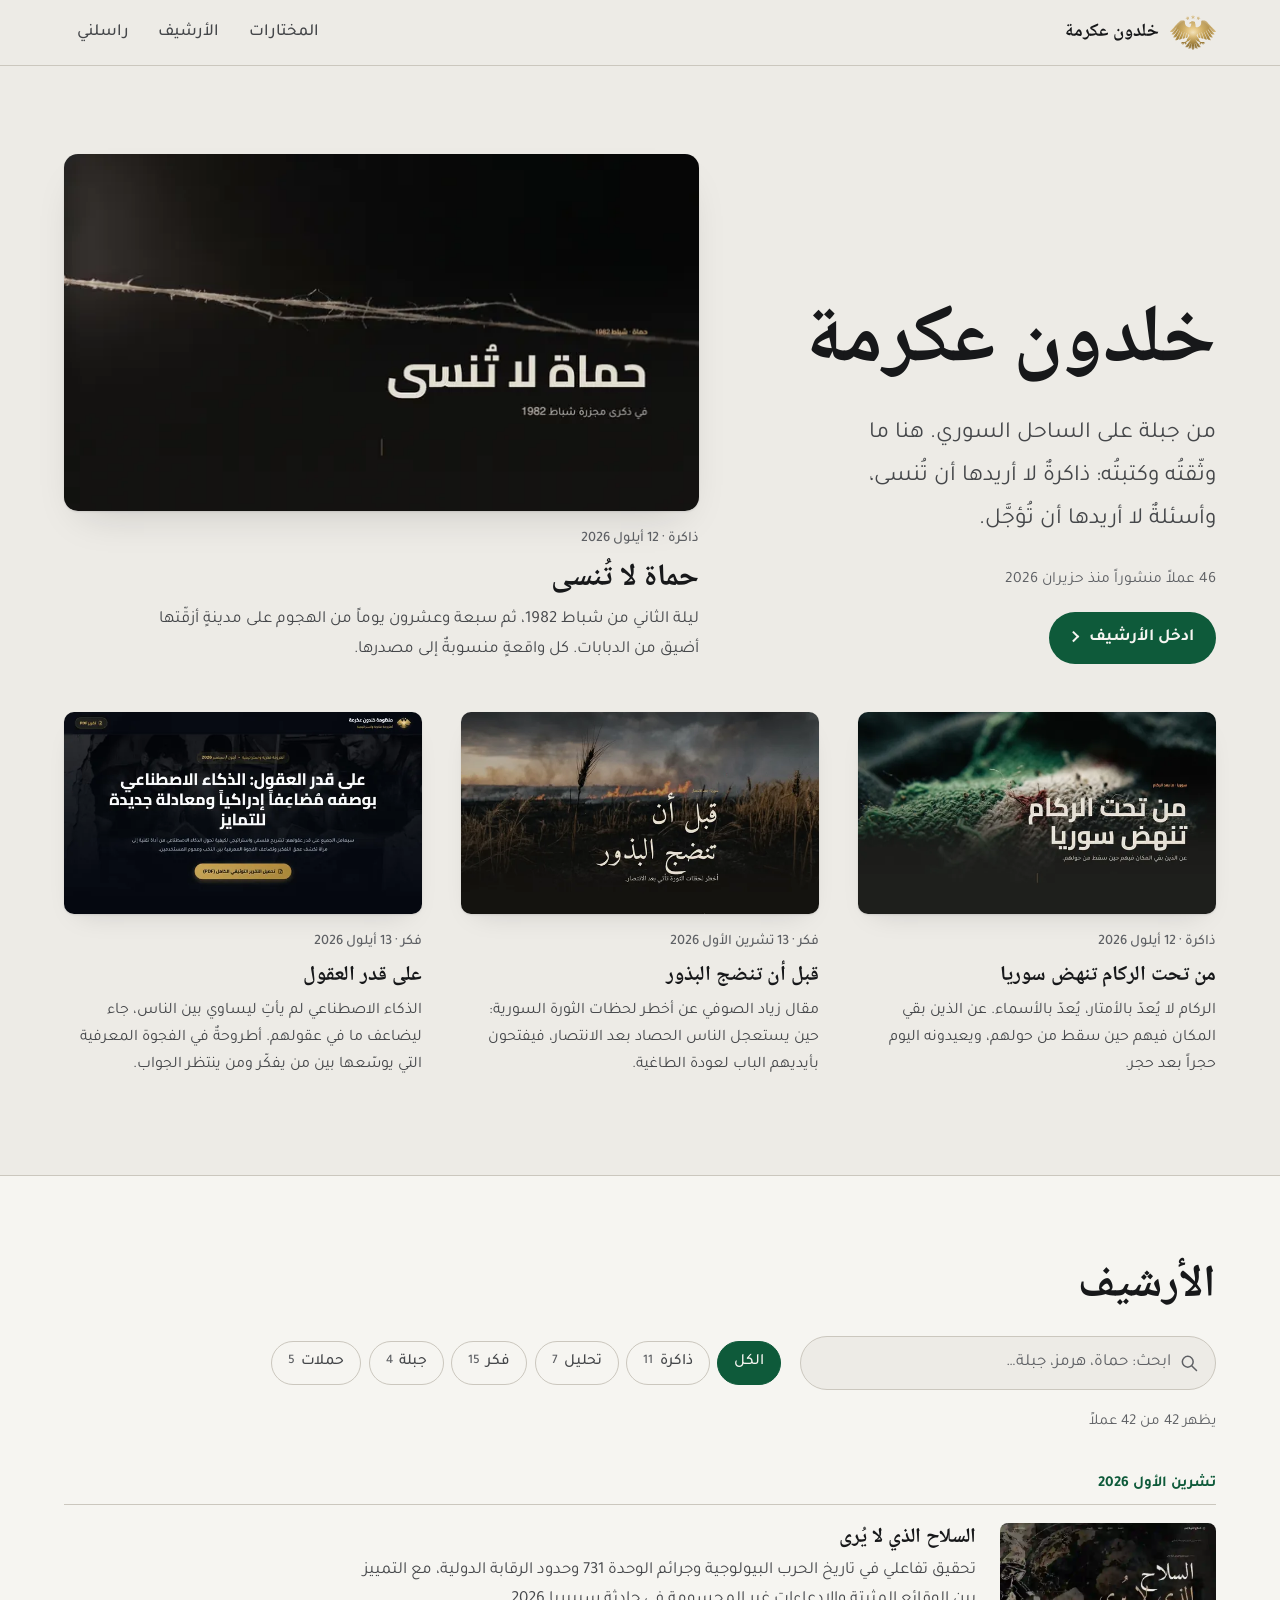
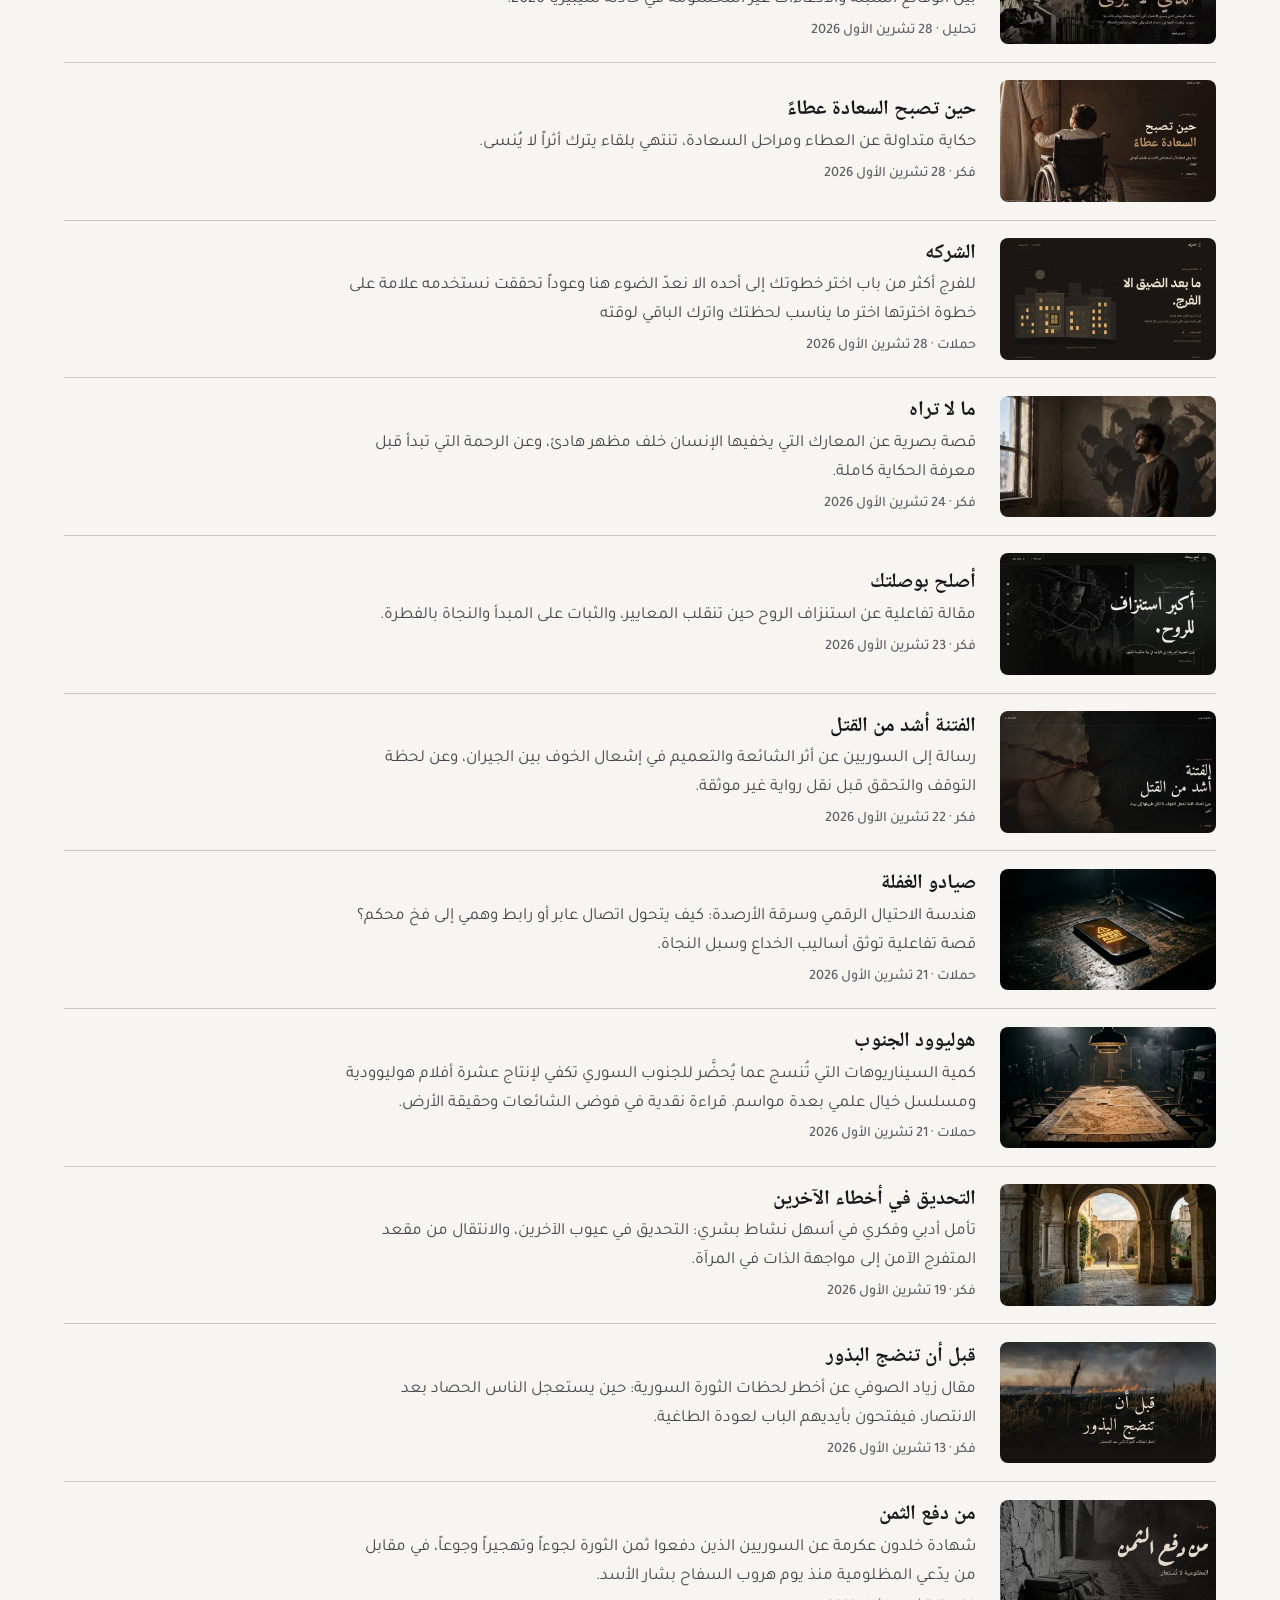
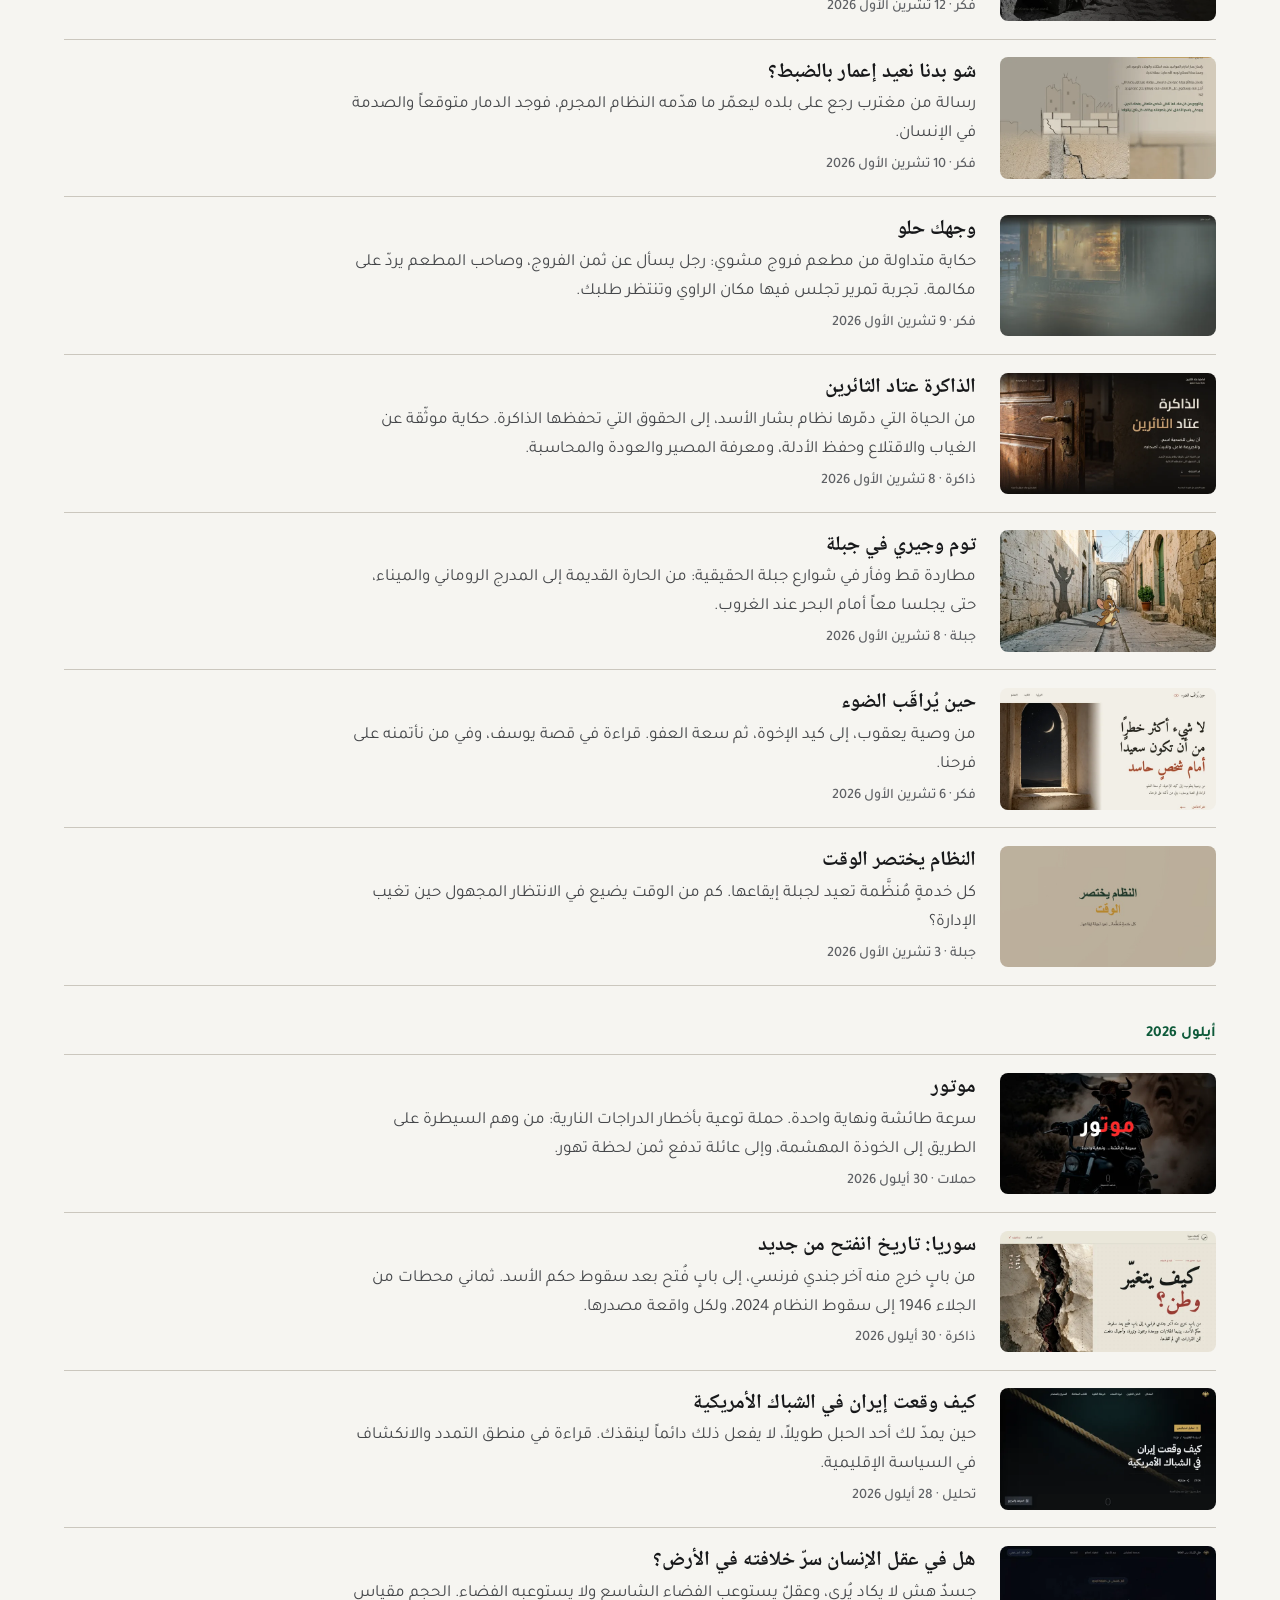
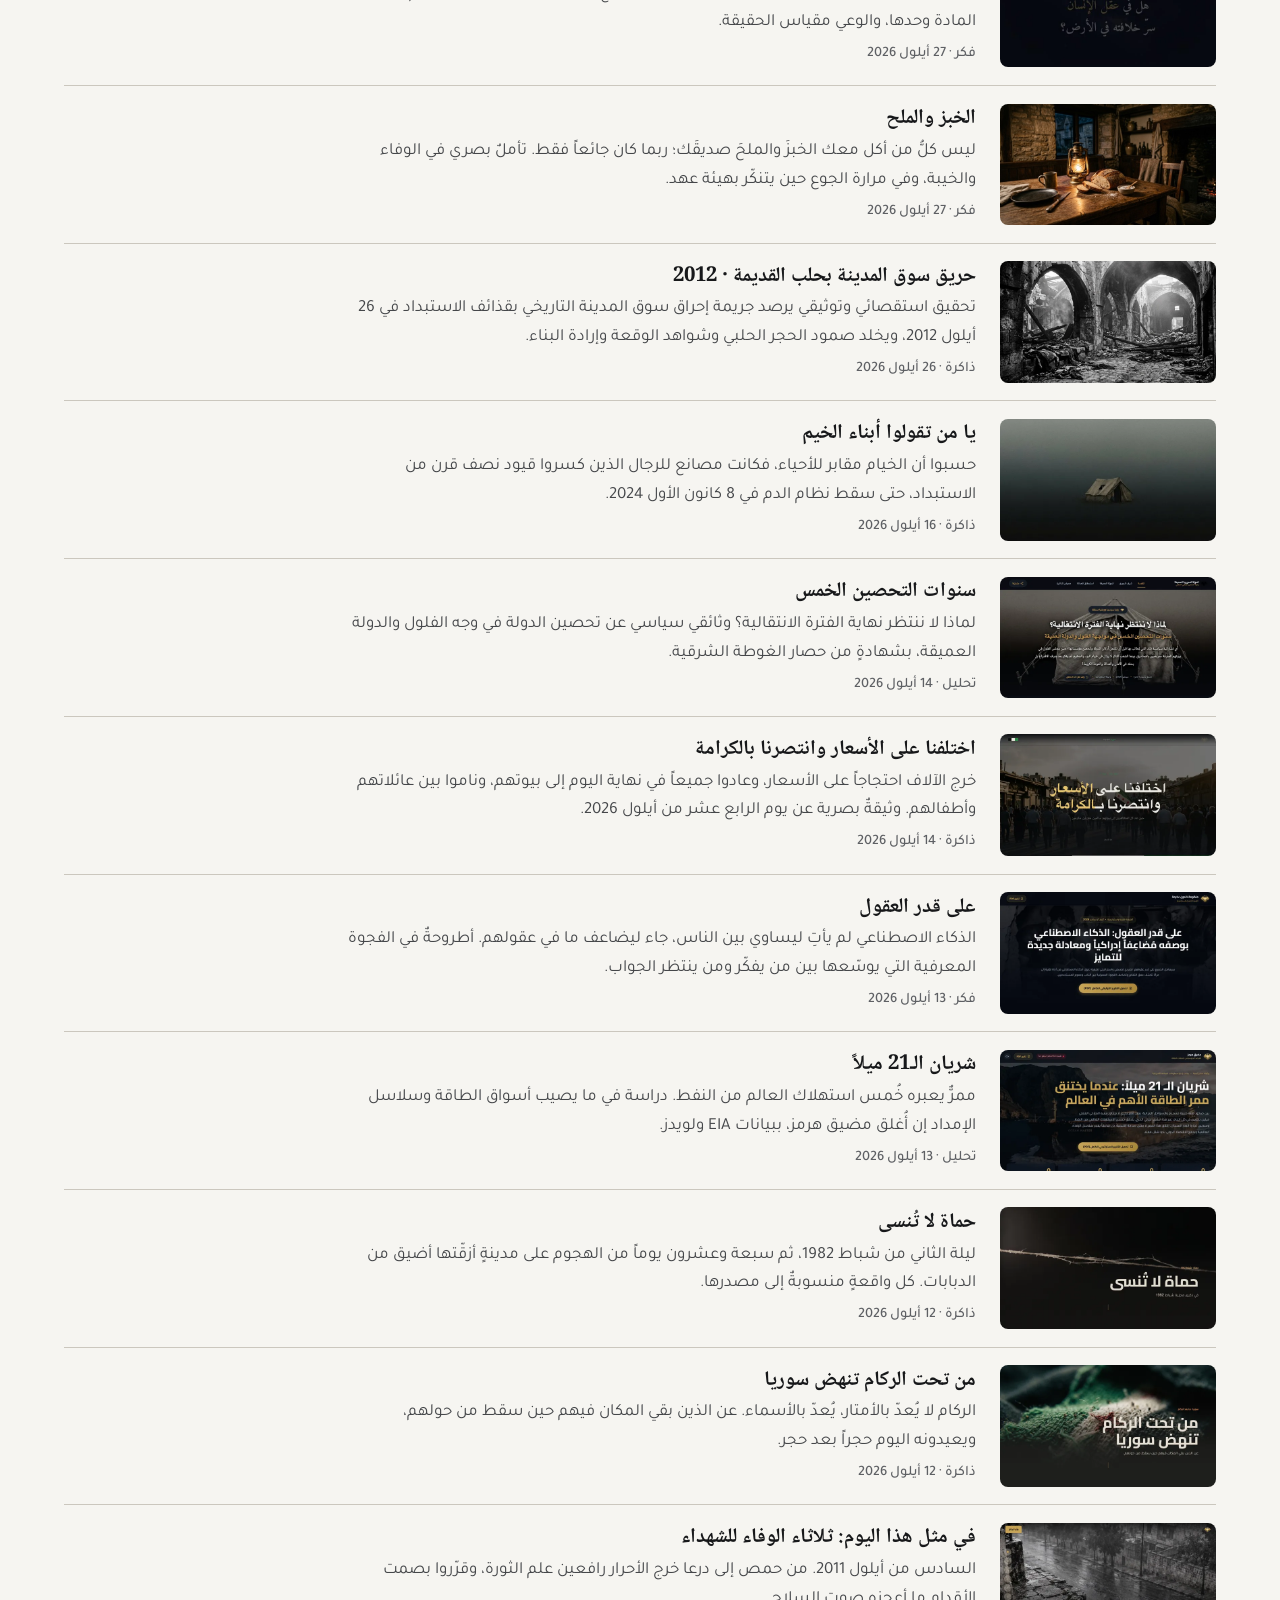
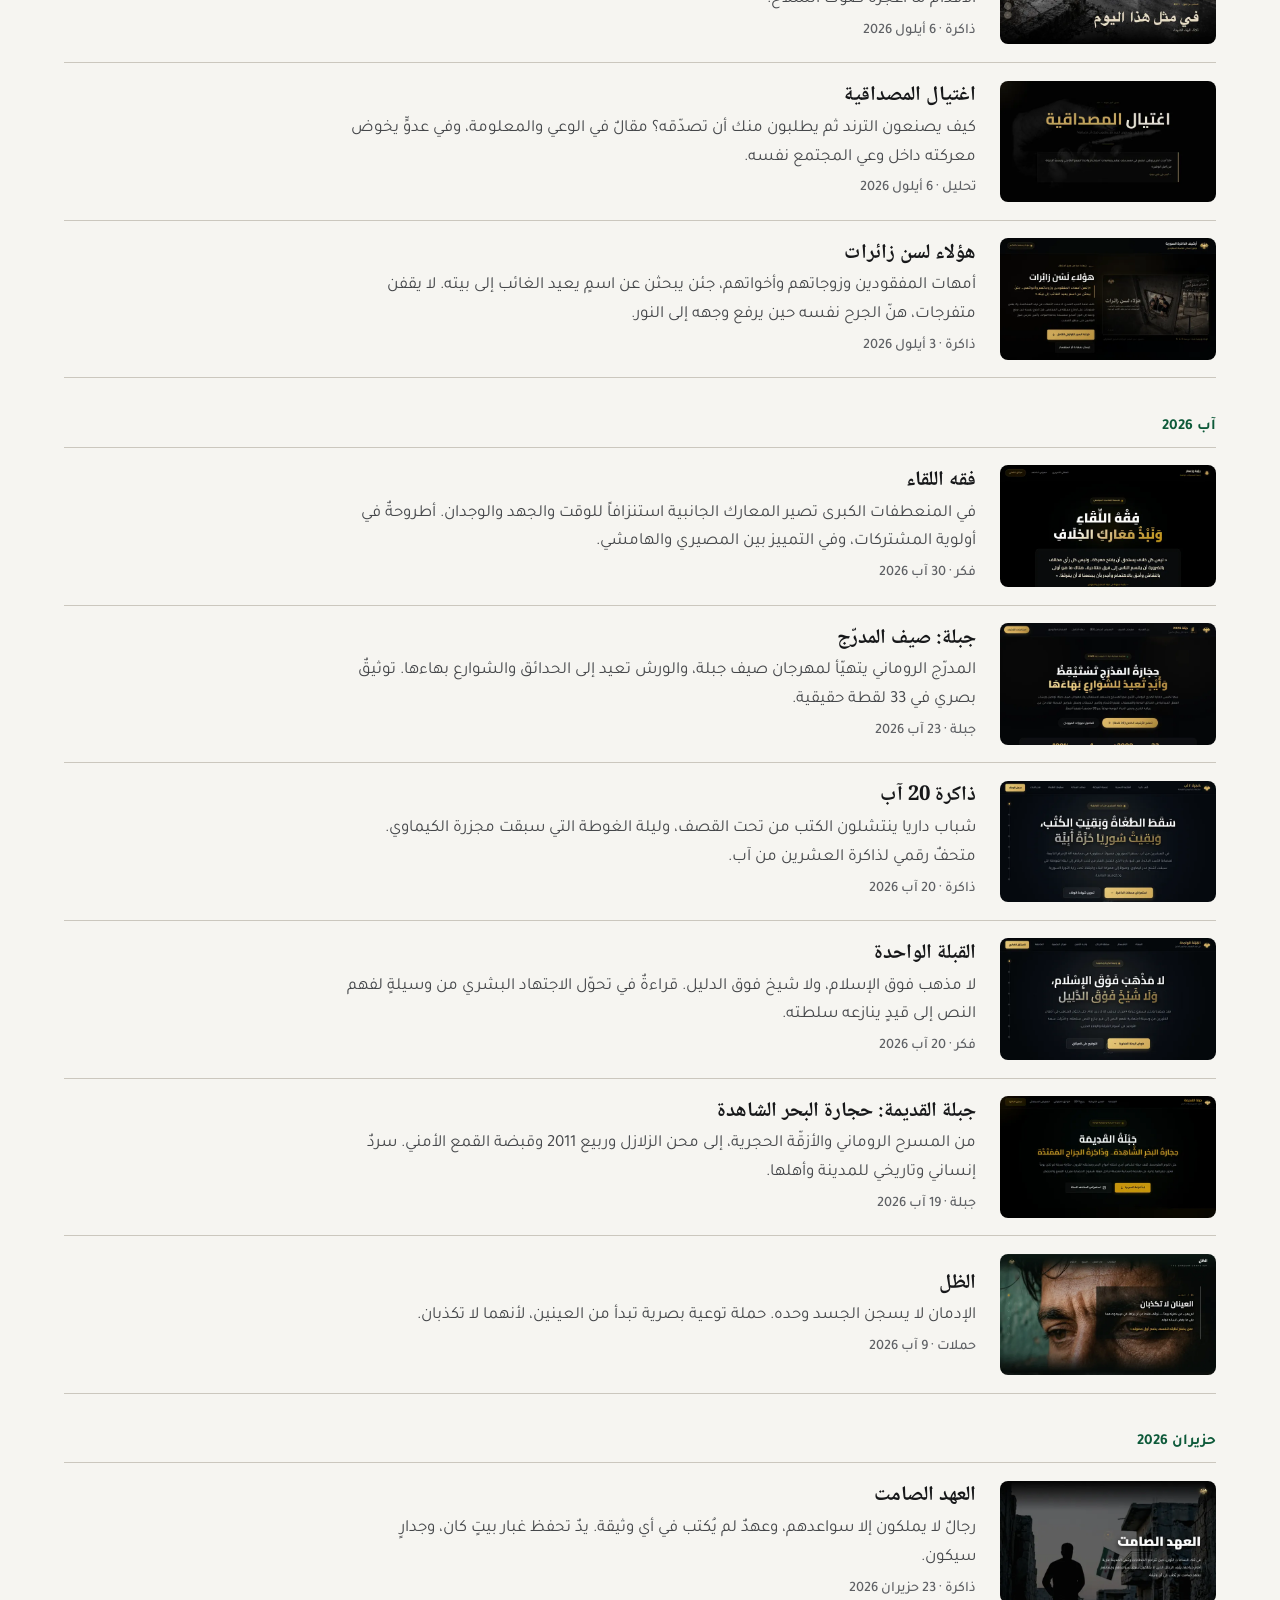
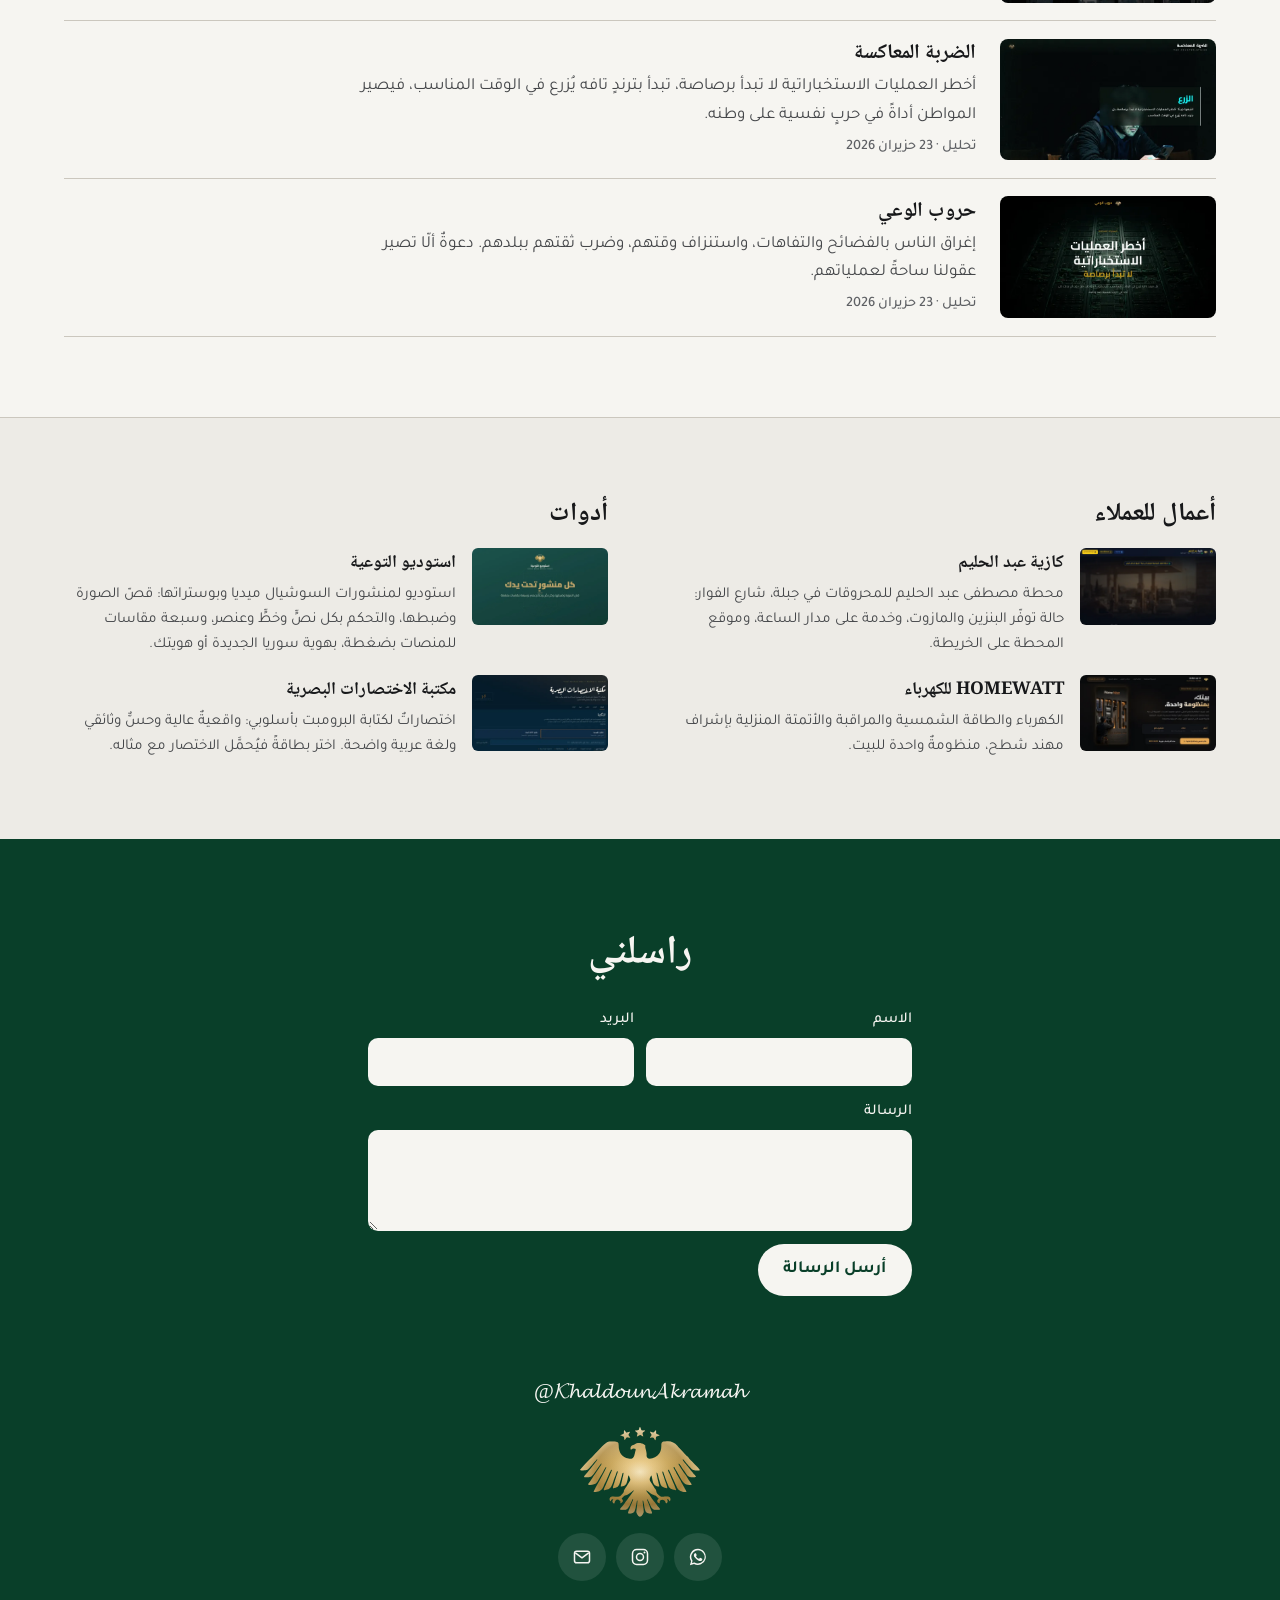
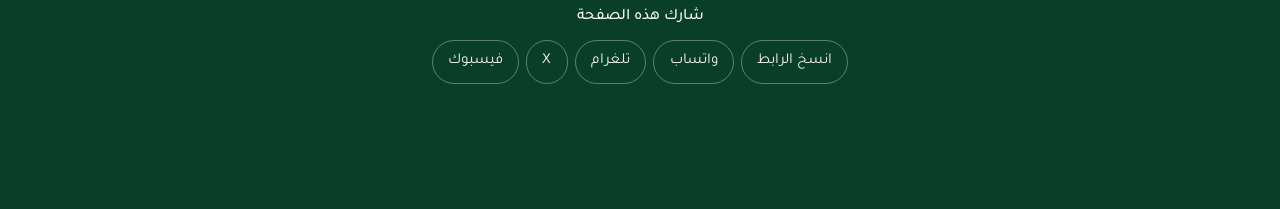
==== commit 58940534: "أضف: بطاقة السلاح الذي لا يُرى إلى البوابة" ====
--- a/index.html
+++ b/index.html
@@ -11,14 +11,14 @@
   <meta property="og:locale" content="ar_AR">
   <meta property="og:type" content="website">
   <meta property="og:title" content="خلدون عكرمة: الأعمال المنشورة">
-  <meta property="og:description" content="45 عملاً منشوراً: ذاكرة سوريا، والوعي والإعلام، والفكر، وجبلة.">
+  <meta property="og:description" content="46 عملاً منشوراً: ذاكرة سوريا، والوعي والإعلام، والفكر، وجبلة.">
   <meta property="og:url" content="https://kakramah.github.io/">
   <meta property="og:image" content="https://kakramah.github.io/images/og-portal.jpg">
   <meta property="og:image:width" content="1200">
   <meta property="og:image:height" content="630">
   <meta name="twitter:card" content="summary_large_image">
   <meta name="twitter:title" content="خلدون عكرمة: الأعمال المنشورة">
-  <meta name="twitter:description" content="45 عملاً منشوراً: ذاكرة سوريا، والوعي والإعلام، والفكر، وجبلة.">
+  <meta name="twitter:description" content="46 عملاً منشوراً: ذاكرة سوريا، والوعي والإعلام، والفكر، وجبلة.">
   <meta name="twitter:image" content="https://kakramah.github.io/images/og-portal.jpg">
   <link rel="icon" type="image/svg+xml" href="images/eagle-emblem-metal.svg">
   <link rel="preload" href="fonts/NotoNaskhArabic-VF.woff2" as="font" type="font/woff2" crossorigin>
@@ -55,7 +55,7 @@
       <div class="intro-text">
         <h1 id="who">خلدون عكرمة</h1>
         <p class="lead">من جبلة على الساحل السوري. هنا ما وثّقتُه وكتبتُه: ذاكرةٌ لا أريدها أن تُنسى، وأسئلةٌ لا أريدها أن تُؤجَّل.</p>
-        <p class="tally">45 عملاً منشوراً منذ حزيران 2026</p>
+        <p class="tally">46 عملاً منشوراً منذ حزيران 2026</p>
         <a class="go" href="#archive">ادخل الأرشيف</a>
       </div>
       <a class="lead-work" href="https://kakramah.github.io/hama-1982/" target="_blank" rel="noopener noreferrer"><figure><img class="lead-img" src="images/thumb-hama-1982.webp" alt="الصفحة الأولى من: حماة لا تُنسى" width="640" height="360" fetchpriority="high"><figcaption><span class="meta">ذاكرة · 12 أيلول 2026</span><span class="t">حماة لا تُنسى</span><span class="d">ليلة الثاني من شباط 1982، ثم سبعة وعشرون يوماً من الهجوم على مدينةٍ أزقّتها أضيق من الدبابات. كل واقعةٍ منسوبةٌ إلى مصدرها.</span></figcaption></figure></a>
@@ -76,13 +76,13 @@
           </label>
           <div class="filters" role="group" aria-label="النوع">
             <button type="button" class="chip" data-type="all" aria-pressed="true">الكل</button>
-            <button type="button" class="chip" data-type="memory" aria-pressed="false">ذاكرة <span class="n">11</span></button><button type="button" class="chip" data-type="analysis" aria-pressed="false">تحليل <span class="n">6</span></button><button type="button" class="chip" data-type="thought" aria-pressed="false">فكر <span class="n">15</span></button><button type="button" class="chip" data-type="jableh" aria-pressed="false">جبلة <span class="n">4</span></button><button type="button" class="chip" data-type="campaign" aria-pressed="false">حملات <span class="n">5</span></button>
+            <button type="button" class="chip" data-type="memory" aria-pressed="false">ذاكرة <span class="n">11</span></button><button type="button" class="chip" data-type="analysis" aria-pressed="false">تحليل <span class="n">7</span></button><button type="button" class="chip" data-type="thought" aria-pressed="false">فكر <span class="n">15</span></button><button type="button" class="chip" data-type="jableh" aria-pressed="false">جبلة <span class="n">4</span></button><button type="button" class="chip" data-type="campaign" aria-pressed="false">حملات <span class="n">5</span></button>
           </div>
         </div>
-        <p class="shown" id="shown" aria-live="polite">يظهر 41 من 41 عملاً</p>
+        <p class="shown" id="shown" aria-live="polite">يظهر 42 من 42 عملاً</p>
       </div>
       <div class="register" id="register">
-        <div class="month"><h3 class="month-h">تشرين الأول 2026</h3><ol class="rows"><li class="row" data-type="thought" data-hay="حين تصبح السعادة عطاءً حكاية متداولة عن العطاء ومراحل السعادة، تنتهي بلقاء يترك أثراً لا يُنسى. فكر تشرين الأول 2026"><a href="https://kakramah.github.io/the-joy-of-giving/" target="_blank" rel="noopener noreferrer"><img class="row-img" src="images/thumb-the-joy-of-giving.webp" alt="الصفحة الأولى من: حين تصبح السعادة عطاءً" width="640" height="360" loading="lazy" decoding="async"><span class="row-text"><span class="t">حين تصبح السعادة عطاءً</span><span class="d">حكاية متداولة عن العطاء ومراحل السعادة، تنتهي بلقاء يترك أثراً لا يُنسى.</span><span class="meta">فكر · 28 تشرين الأول 2026</span></span></a></li><li class="row" data-type="campaign" data-hay="الشركه للفرج أكثر من باب اختر خطوتك إلى أحده الا نعدّ الضوء هنا وعوداً تحققت نستخدمه علامة على خطوة اخترتها اختر ما يناسب لحظتك واترك الباقي لوقته حملات تشرين الأول 2026"><a href="https://kakramah.github.io/baad-aldeek/" target="_blank" rel="noopener noreferrer"><img class="row-img" src="images/thumb-baad-aldeek.webp" alt="الصفحة الأولى من: الشركه" width="640" height="360" loading="lazy" decoding="async"><span class="row-text"><span class="t">الشركه</span><span class="d">للفرج أكثر من باب اختر خطوتك إلى أحده الا نعدّ الضوء هنا وعوداً تحققت نستخدمه علامة على خطوة اخترتها اختر ما يناسب لحظتك واترك الباقي لوقته</span><span class="meta">حملات · 28 تشرين الأول 2026</span></span></a></li><li class="row" data-type="thought" data-hay="ما لا تراه قصة بصرية عن المعارك التي يخفيها الإنسان خلف مظهر هادئ، وعن الرحمة التي تبدأ قبل معرفة الحكاية كاملة. فكر تشرين الأول 2026"><a href="https://kakramah.github.io/hidden-battle/" target="_blank" rel="noopener noreferrer"><img class="row-img" src="images/thumb-hidden-battle.webp" alt="الصفحة الأولى من: ما لا تراه" width="640" height="360" loading="lazy" decoding="async"><span class="row-text"><span class="t">ما لا تراه</span><span class="d">قصة بصرية عن المعارك التي يخفيها الإنسان خلف مظهر هادئ، وعن الرحمة التي تبدأ قبل معرفة الحكاية كاملة.</span><span class="meta">فكر · 24 تشرين الأول 2026</span></span></a></li><li class="row" data-type="thought" data-hay="أصلح بوصلتك مقالة تفاعلية عن استنزاف الروح حين تنقلب المعايير، والثبات على المبدأ والنجاة بالفطرة. فكر تشرين الأول 2026"><a href="https://kakramah.github.io/compass-of-integrity/" target="_blank" rel="noopener noreferrer"><img class="row-img" src="images/thumb-compass-of-integrity.webp" alt="الصفحة الأولى من: أصلح بوصلتك" width="640" height="360" loading="lazy" decoding="async"><span class="row-text"><span class="t">أصلح بوصلتك</span><span class="d">مقالة تفاعلية عن استنزاف الروح حين تنقلب المعايير، والثبات على المبدأ والنجاة بالفطرة.</span><span class="meta">فكر · 23 تشرين الأول 2026</span></span></a></li><li class="row" data-type="thought" data-hay="الفتنة أشد من القتل رسالة إلى السوريين عن أثر الشائعة والتعميم في إشعال الخوف بين الجيران، وعن لحظة التوقف والتحقق قبل نقل رواية غير موثقة. فكر تشرين الأول 2026"><a href="https://kakramah.github.io/fitna-ashadd-min-al-qatl/" target="_blank" rel="noopener noreferrer"><img class="row-img" src="images/thumb-fitna-ashadd-min-al-qatl.webp" alt="الصفحة الأولى من: الفتنة أشد من القتل" width="640" height="360" loading="lazy" decoding="async"><span class="row-text"><span class="t">الفتنة أشد من القتل</span><span class="d">رسالة إلى السوريين عن أثر الشائعة والتعميم في إشعال الخوف بين الجيران، وعن لحظة التوقف والتحقق قبل نقل رواية غير موثقة.</span><span class="meta">فكر · 22 تشرين الأول 2026</span></span></a></li><li class="row" data-type="campaign" data-hay="صيادو الغفلة هندسة الاحتيال الرقمي وسرقة الأرصدة: كيف يتحول اتصال عابر أو رابط وهمي إلى فخ محكم؟ قصة تفاعلية توثق أساليب الخداع وسبل النجاة. حملات تشرين الأول 2026"><a href="https://kakramah.github.io/digital-fraud/" target="_blank" rel="noopener noreferrer"><img class="row-img" src="images/thumb-digital-fraud.webp" alt="الصفحة الأولى من: صيادو الغفلة" width="640" height="360" loading="lazy" decoding="async"><span class="row-text"><span class="t">صيادو الغفلة</span><span class="d">هندسة الاحتيال الرقمي وسرقة الأرصدة: كيف يتحول اتصال عابر أو رابط وهمي إلى فخ محكم؟ قصة تفاعلية توثق أساليب الخداع وسبل النجاة.</span><span class="meta">حملات · 21 تشرين الأول 2026</span></span></a></li><li class="row" data-type="campaign" data-hay="هوليوود الجنوب كمية السيناريوهات التي تُنسج عما يُحضَّر للجنوب السوري تكفي لإنتاج عشرة أفلام هوليوودية ومسلسل خيال علمي بعدة مواسم. قراءة نقدية في فوضى الشائعات وحقيقة الأرض. حملات تشرين الأول 2026"><a href="https://kakramah.github.io/hollywood-south/" target="_blank" rel="noopener noreferrer"><img class="row-img" src="images/thumb-hollywood-south.webp" alt="الصفحة الأولى من: هوليوود الجنوب" width="640" height="360" loading="lazy" decoding="async"><span class="row-text"><span class="t">هوليوود الجنوب</span><span class="d">كمية السيناريوهات التي تُنسج عما يُحضَّر للجنوب السوري تكفي لإنتاج عشرة أفلام هوليوودية ومسلسل خيال علمي بعدة مواسم. قراءة نقدية في فوضى الشائعات وحقيقة الأرض.</span><span class="meta">حملات · 21 تشرين الأول 2026</span></span></a></li><li class="row" data-type="thought" data-hay="التحديق في أخطاء الآخرين تأمل أدبي وفكري في أسهل نشاط بشري: التحديق في عيوب الآخرين، والانتقال من مقعد المتفرج الآمن إلى مواجهة الذات في المرآة. فكر تشرين الأول 2026"><a href="https://kakramah.github.io/gazing-at-faults/" target="_blank" rel="noopener noreferrer"><img class="row-img" src="images/thumb-gazing-at-faults.webp" alt="الصفحة الأولى من: التحديق في أخطاء الآخرين" width="640" height="360" loading="lazy" decoding="async"><span class="row-text"><span class="t">التحديق في أخطاء الآخرين</span><span class="d">تأمل أدبي وفكري في أسهل نشاط بشري: التحديق في عيوب الآخرين، والانتقال من مقعد المتفرج الآمن إلى مواجهة الذات في المرآة.</span><span class="meta">فكر · 19 تشرين الأول 2026</span></span></a></li><li class="row" data-type="thought" data-hay="قبل أن تنضج البذور مقال زياد الصوفي عن أخطر لحظات الثورة السورية: حين يستعجل الناس الحصاد بعد الانتصار، فيفتحون بأيديهم الباب لعودة الطاغية. فكر تشرين الأول 2026"><a href="https://kakramah.github.io/before-the-seeds-ripen/" target="_blank" rel="noopener noreferrer"><img class="row-img" src="images/thumb-before-the-seeds-ripen.webp" alt="الصفحة الأولى من: قبل أن تنضج البذور" width="640" height="360" loading="lazy" decoding="async"><span class="row-text"><span class="t">قبل أن تنضج البذور</span><span class="d">مقال زياد الصوفي عن أخطر لحظات الثورة السورية: حين يستعجل الناس الحصاد بعد الانتصار، فيفتحون بأيديهم الباب لعودة الطاغية.</span><span class="meta">فكر · 13 تشرين الأول 2026</span></span></a></li><li class="row" data-type="thought" data-hay="من دفع الثمن شهادة خلدون عكرمة عن السوريين الذين دفعوا ثمن الثورة لجوءاً وتهجيراً وجوعاً، في مقابل من يدّعي المظلومية منذ يوم هروب السفاح بشار الأسد. فكر تشرين الأول 2026"><a href="https://kakramah.github.io/who-paid-the-price/" target="_blank" rel="noopener noreferrer"><img class="row-img" src="images/thumb-who-paid-the-price.webp" alt="الصفحة الأولى من: من دفع الثمن" width="640" height="360" loading="lazy" decoding="async"><span class="row-text"><span class="t">من دفع الثمن</span><span class="d">شهادة خلدون عكرمة عن السوريين الذين دفعوا ثمن الثورة لجوءاً وتهجيراً وجوعاً، في مقابل من يدّعي المظلومية منذ يوم هروب السفاح بشار الأسد.</span><span class="meta">فكر · 12 تشرين الأول 2026</span></span></a></li><li class="row" data-type="thought" data-hay="شو بدنا نعيد إعمار بالضبط؟ رسالة من مغترب رجع على بلده ليعمّر ما هدّمه النظام المجرم، فوجد الدمار متوقعاً والصدمة في الإنسان. فكر تشرين الأول 2026"><a href="https://kakramah.github.io/al-hajar-wal-insan/" target="_blank" rel="noopener noreferrer"><img class="row-img" src="images/thumb-al-hajar-wal-insan.webp" alt="الصفحة الأولى من: شو بدنا نعيد إعمار بالضبط؟" width="640" height="360" loading="lazy" decoding="async"><span class="row-text"><span class="t">شو بدنا نعيد إعمار بالضبط؟</span><span class="d">رسالة من مغترب رجع على بلده ليعمّر ما هدّمه النظام المجرم، فوجد الدمار متوقعاً والصدمة في الإنسان.</span><span class="meta">فكر · 10 تشرين الأول 2026</span></span></a></li><li class="row" data-type="thought" data-hay="وجهك حلو حكاية متداولة من مطعم فروج مشوي: رجل يسأل عن ثمن الفروج، وصاحب المطعم يردّ على مكالمة. تجربة تمرير تجلس فيها مكان الراوي وتنتظر طلبك. فكر تشرين الأول 2026"><a href="https://kakramah.github.io/wajhak-helw/" target="_blank" rel="noopener noreferrer"><img class="row-img" src="images/thumb-wajhak-helw.webp" alt="الصفحة الأولى من: وجهك حلو" width="640" height="360" loading="lazy" decoding="async"><span class="row-text"><span class="t">وجهك حلو</span><span class="d">حكاية متداولة من مطعم فروج مشوي: رجل يسأل عن ثمن الفروج، وصاحب المطعم يردّ على مكالمة. تجربة تمرير تجلس فيها مكان الراوي وتنتظر طلبك.</span><span class="meta">فكر · 9 تشرين الأول 2026</span></span></a></li><li class="row" data-type="memory" data-hay="الذاكرة عتاد الثائرين من الحياة التي دمّرها نظام بشار الأسد، إلى الحقوق التي تحفظها الذاكرة. حكاية موثّقة عن الغياب والاقتلاع وحفظ الأدلة، ومعرفة المصير والعودة والمحاسبة. ذاكرة تشرين الأول 2026"><a href="https://kakramah.github.io/memory-keeps-rights/" target="_blank" rel="noopener noreferrer"><img class="row-img" src="images/thumb-memory-keeps-rights.webp" alt="الصفحة الأولى من: الذاكرة عتاد الثائرين" width="640" height="360" loading="lazy" decoding="async"><span class="row-text"><span class="t">الذاكرة عتاد الثائرين</span><span class="d">من الحياة التي دمّرها نظام بشار الأسد، إلى الحقوق التي تحفظها الذاكرة. حكاية موثّقة عن الغياب والاقتلاع وحفظ الأدلة، ومعرفة المصير والعودة والمحاسبة.</span><span class="meta">ذاكرة · 8 تشرين الأول 2026</span></span></a></li><li class="row" data-type="jableh" data-hay="توم وجيري في جبلة مطاردة قط وفأر في شوارع جبلة الحقيقية: من الحارة القديمة إلى المدرج الروماني والميناء، حتى يجلسا معاً أمام البحر عند الغروب. جبلة تشرين الأول 2026"><a href="https://kakramah.github.io/tom-and-jerry-jableh/" target="_blank" rel="noopener noreferrer"><img class="row-img" src="images/thumb-tom-and-jerry-jableh.webp" alt="الصفحة الأولى من: توم وجيري في جبلة" width="640" height="360" loading="lazy" decoding="async"><span class="row-text"><span class="t">توم وجيري في جبلة</span><span class="d">مطاردة قط وفأر في شوارع جبلة الحقيقية: من الحارة القديمة إلى المدرج الروماني والميناء، حتى يجلسا معاً أمام البحر عند الغروب.</span><span class="meta">جبلة · 8 تشرين الأول 2026</span></span></a></li><li class="row" data-type="thought" data-hay="حين يُراقَب الضوء من وصية يعقوب، إلى كيد الإخوة، ثم سعة العفو. قراءة في قصة يوسف، وفي من نأتمنه على فرحنا. فكر تشرين الأول 2026"><a href="https://kakramah.github.io/joy-under-glass/" target="_blank" rel="noopener noreferrer"><img class="row-img" src="images/thumb-joy-under-glass.webp" alt="الصفحة الأولى من: حين يُراقَب الضوء" width="640" height="360" loading="lazy" decoding="async"><span class="row-text"><span class="t">حين يُراقَب الضوء</span><span class="d">من وصية يعقوب، إلى كيد الإخوة، ثم سعة العفو. قراءة في قصة يوسف، وفي من نأتمنه على فرحنا.</span><span class="meta">فكر · 6 تشرين الأول 2026</span></span></a></li><li class="row" data-type="jableh" data-hay="النظام يختصر الوقت كل خدمةٍ مُنظَّمة تعيد لجبلة إيقاعها. كم من الوقت يضيع في الانتظار المجهول حين تغيب الإدارة؟ جبلة تشرين الأول 2026"><a href="https://kakramah.github.io/jableh-time/" target="_blank" rel="noopener noreferrer"><img class="row-img" src="images/thumb-jableh-time.webp" alt="الصفحة الأولى من: النظام يختصر الوقت" width="640" height="360" loading="lazy" decoding="async"><span class="row-text"><span class="t">النظام يختصر الوقت</span><span class="d">كل خدمةٍ مُنظَّمة تعيد لجبلة إيقاعها. كم من الوقت يضيع في الانتظار المجهول حين تغيب الإدارة؟</span><span class="meta">جبلة · 3 تشرين الأول 2026</span></span></a></li></ol></div><div class="month"><h3 class="month-h">أيلول 2026</h3><ol class="rows"><li class="row" data-type="campaign" data-hay="موتور سرعة طائشة ونهاية واحدة. حملة توعية بأخطار الدراجات النارية: من وهم السيطرة على الطريق إلى الخوذة المهشمة، وإلى عائلة تدفع ثمن لحظة تهور. حملات أيلول 2026"><a href="https://kakramah.github.io/motor-site/" target="_blank" rel="noopener noreferrer"><img class="row-img" src="images/thumb-motor-site.webp" alt="الصفحة الأولى من: موتور" width="640" height="360" loading="lazy" decoding="async"><span class="row-text"><span class="t">موتور</span><span class="d">سرعة طائشة ونهاية واحدة. حملة توعية بأخطار الدراجات النارية: من وهم السيطرة على الطريق إلى الخوذة المهشمة، وإلى عائلة تدفع ثمن لحظة تهور.</span><span class="meta">حملات · 30 أيلول 2026</span></span></a></li><li class="row" data-type="memory" data-hay="سوريا: تاريخ انفتح من جديد من بابٍ خرج منه آخر جندي فرنسي، إلى بابٍ فُتح بعد سقوط حكم الأسد. ثماني محطات من الجلاء 1946 إلى سقوط النظام 2024، ولكل واقعة مصدرها. ذاكرة أيلول 2026"><a href="https://kakramah.github.io/syrian-history-dashboard/" target="_blank" rel="noopener noreferrer"><img class="row-img" src="images/thumb-syrian-history-dashboard.webp" alt="الصفحة الأولى من: سوريا: تاريخ انفتح من جديد" width="640" height="360" loading="lazy" decoding="async"><span class="row-text"><span class="t">سوريا: تاريخ انفتح من جديد</span><span class="d">من بابٍ خرج منه آخر جندي فرنسي، إلى بابٍ فُتح بعد سقوط حكم الأسد. ثماني محطات من الجلاء 1946 إلى سقوط النظام 2024، ولكل واقعة مصدرها.</span><span class="meta">ذاكرة · 30 أيلول 2026</span></span></a></li><li class="row" data-type="analysis" data-hay="كيف وقعت إيران في الشباك الأمريكية حين يمدّ لك أحد الحبل طويلاً، لا يفعل ذلك دائماً لينقذك. قراءة في منطق التمدد والانكشاف في السياسة الإقليمية. تحليل أيلول 2026"><a href="https://kakramah.github.io/middle-east-power-trap/" target="_blank" rel="noopener noreferrer"><img class="row-img" src="images/thumb-middle-east-power-trap.webp" alt="الصفحة الأولى من: كيف وقعت إيران في الشباك الأمريكية" width="640" height="360" loading="lazy" decoding="async"><span class="row-text"><span class="t">كيف وقعت إيران في الشباك الأمريكية</span><span class="d">حين يمدّ لك أحد الحبل طويلاً، لا يفعل ذلك دائماً لينقذك. قراءة في منطق التمدد والانكشاف في السياسة الإقليمية.</span><span class="meta">تحليل · 28 أيلول 2026</span></span></a></li><li class="row" data-type="thought" data-hay="هل في عقل الإنسان سرّ خلافته في الأرض؟ جسدٌ هش لا يكاد يُرى، وعقلٌ يستوعب الفضاء الشاسع ولا يستوعبه الفضاء. الحجم مقياس المادة وحدها، والوعي مقياس الحقيقة. فكر أيلول 2026"><a href="https://kakramah.github.io/cosmic-mind/" target="_blank" rel="noopener noreferrer"><img class="row-img" src="images/thumb-cosmic-mind.webp" alt="الصفحة الأولى من: هل في عقل الإنسان سرّ خلافته في الأرض؟" width="640" height="360" loading="lazy" decoding="async"><span class="row-text"><span class="t">هل في عقل الإنسان سرّ خلافته في الأرض؟</span><span class="d">جسدٌ هش لا يكاد يُرى، وعقلٌ يستوعب الفضاء الشاسع ولا يستوعبه الفضاء. الحجم مقياس المادة وحدها، والوعي مقياس الحقيقة.</span><span class="meta">فكر · 27 أيلول 2026</span></span></a></li><li class="row" data-type="thought" data-hay="الخبز والملح ليس كلُّ من أكل معك الخبزَ والملحَ صديقَك؛ ربما كان جائعاً فقط. تأملٌ بصري في الوفاء والخيبة، وفي مرارة الجوع حين يتنكّر بهيئة عهد. فكر أيلول 2026"><a href="https://kakramah.github.io/bread-and-salt/" target="_blank" rel="noopener noreferrer"><img class="row-img" src="images/thumb-bread-and-salt.webp" alt="الصفحة الأولى من: الخبز والملح" width="640" height="360" loading="lazy" decoding="async"><span class="row-text"><span class="t">الخبز والملح</span><span class="d">ليس كلُّ من أكل معك الخبزَ والملحَ صديقَك؛ ربما كان جائعاً فقط. تأملٌ بصري في الوفاء والخيبة، وفي مرارة الجوع حين يتنكّر بهيئة عهد.</span><span class="meta">فكر · 27 أيلول 2026</span></span></a></li><li class="row" data-type="memory" data-hay="حريق سوق المدينة بحلب القديمة · 2012 تحقيق استقصائي وتوثيقي يرصد جريمة إحراق سوق المدينة التاريخي بقذائف الاستبداد في 26 أيلول 2012، ويخلد صمود الحجر الحلبي وشواهد الوقعة وإرادة البناء. ذاكرة أيلول 2026"><a href="https://kakramah.github.io/aleppo-souq-fire-2012/" target="_blank" rel="noopener noreferrer"><img class="row-img" src="images/thumb-aleppo-souq-fire-2012.webp" alt="الصفحة الأولى من: حريق سوق المدينة بحلب القديمة · 2012" width="640" height="360" loading="lazy" decoding="async"><span class="row-text"><span class="t">حريق سوق المدينة بحلب القديمة · 2012</span><span class="d">تحقيق استقصائي وتوثيقي يرصد جريمة إحراق سوق المدينة التاريخي بقذائف الاستبداد في 26 أيلول 2012، ويخلد صمود الحجر الحلبي وشواهد الوقعة وإرادة البناء.</span><span class="meta">ذاكرة · 26 أيلول 2026</span></span></a></li><li class="row" data-type="memory" data-hay="يا من تقولوا أبناء الخيم حسبوا أن الخيام مقابر للأحياء، فكانت مصانع للرجال الذين كسروا قيود نصف قرن من الاستبداد، حتى سقط نظام الدم في 8 كانون الأول 2024. ذاكرة أيلول 2026"><a href="https://kakramah.github.io/abnaa-al-khiyam/" target="_blank" rel="noopener noreferrer"><img class="row-img" src="images/thumb-abnaa-al-khiyam.webp" alt="الصفحة الأولى من: يا من تقولوا أبناء الخيم" width="640" height="360" loading="lazy" decoding="async"><span class="row-text"><span class="t">يا من تقولوا أبناء الخيم</span><span class="d">حسبوا أن الخيام مقابر للأحياء، فكانت مصانع للرجال الذين كسروا قيود نصف قرن من الاستبداد، حتى سقط نظام الدم في 8 كانون الأول 2024.</span><span class="meta">ذاكرة · 16 أيلول 2026</span></span></a></li><li class="row" data-type="analysis" data-hay="سنوات التحصين الخمس لماذا لا ننتظر نهاية الفترة الانتقالية؟ وثائقي سياسي عن تحصين الدولة في وجه الفلول والدولة العميقة، بشهادةٍ من حصار الغوطة الشرقية. تحليل أيلول 2026"><a href="https://kakramah.github.io/syria-transition-shield/" target="_blank" rel="noopener noreferrer"><img class="row-img" src="images/thumb-syria-transition-shield.webp" alt="الصفحة الأولى من: سنوات التحصين الخمس" width="640" height="360" loading="lazy" decoding="async"><span class="row-text"><span class="t">سنوات التحصين الخمس</span><span class="d">لماذا لا ننتظر نهاية الفترة الانتقالية؟ وثائقي سياسي عن تحصين الدولة في وجه الفلول والدولة العميقة، بشهادةٍ من حصار الغوطة الشرقية.</span><span class="meta">تحليل · 14 أيلول 2026</span></span></a></li><li class="row" data-type="memory" data-hay="اختلفنا على الأسعار وانتصرنا بالكرامة خرج الآلاف احتجاجاً على الأسعار، وعادوا جميعاً في نهاية اليوم إلى بيوتهم، وناموا بين عائلاتهم وأطفالهم. وثيقةٌ بصرية عن يوم الرابع عشر من أيلول 2026. ذاكرة أيلول 2026"><a href="https://kakramah.github.io/syria-dignity-sept2026/" target="_blank" rel="noopener noreferrer"><img class="row-img" src="images/thumb-syria-dignity-sept2026.webp" alt="الصفحة الأولى من: اختلفنا على الأسعار وانتصرنا بالكرامة" width="640" height="360" loading="lazy" decoding="async"><span class="row-text"><span class="t">اختلفنا على الأسعار وانتصرنا بالكرامة</span><span class="d">خرج الآلاف احتجاجاً على الأسعار، وعادوا جميعاً في نهاية اليوم إلى بيوتهم، وناموا بين عائلاتهم وأطفالهم. وثيقةٌ بصرية عن يوم الرابع عشر من أيلول 2026.</span><span class="meta">ذاكرة · 14 أيلول 2026</span></span></a></li><li class="row" data-type="thought" data-hay="على قدر العقول الذكاء الاصطناعي لم يأتِ ليساوي بين الناس، جاء ليضاعف ما في عقولهم. أطروحةٌ في الفجوة المعرفية التي يوسّعها بين من يفكّر ومن ينتظر الجواب. فكر أيلول 2026"><a href="https://kakramah.github.io/cognitive-multiplier-ai/" target="_blank" rel="noopener noreferrer"><img class="row-img" src="images/thumb-cognitive-multiplier-ai.webp" alt="الصفحة الأولى من: على قدر العقول" width="640" height="360" loading="lazy" decoding="async"><span class="row-text"><span class="t">على قدر العقول</span><span class="d">الذكاء الاصطناعي لم يأتِ ليساوي بين الناس، جاء ليضاعف ما في عقولهم. أطروحةٌ في الفجوة المعرفية التي يوسّعها بين من يفكّر ومن ينتظر الجواب.</span><span class="meta">فكر · 13 أيلول 2026</span></span></a></li><li class="row" data-type="analysis" data-hay="شريان الـ21 ميلاً ممرٌّ يعبره خُمس استهلاك العالم من النفط. دراسة في ما يصيب أسواق الطاقة وسلاسل الإمداد إن أُغلق مضيق هرمز، ببيانات EIA ولويدز. تحليل أيلول 2026"><a href="https://kakramah.github.io/strait-of-hormuz-chokepoint/" target="_blank" rel="noopener noreferrer"><img class="row-img" src="images/thumb-strait-of-hormuz-chokepoint.webp" alt="الصفحة الأولى من: شريان الـ21 ميلاً" width="640" height="360" loading="lazy" decoding="async"><span class="row-text"><span class="t">شريان الـ21 ميلاً</span><span class="d">ممرٌّ يعبره خُمس استهلاك العالم من النفط. دراسة في ما يصيب أسواق الطاقة وسلاسل الإمداد إن أُغلق مضيق هرمز، ببيانات <span dir="ltr">EIA</span> ولويدز.</span><span class="meta">تحليل · 13 أيلول 2026</span></span></a></li><li class="row" data-type="memory" data-hay="حماة لا تُنسى ليلة الثاني من شباط 1982، ثم سبعة وعشرون يوماً من الهجوم على مدينةٍ أزقّتها أضيق من الدبابات. كل واقعةٍ منسوبةٌ إلى مصدرها. ذاكرة أيلول 2026"><a href="https://kakramah.github.io/hama-1982/" target="_blank" rel="noopener noreferrer"><img class="row-img" src="images/thumb-hama-1982.webp" alt="الصفحة الأولى من: حماة لا تُنسى" width="640" height="360" loading="lazy" decoding="async"><span class="row-text"><span class="t">حماة لا تُنسى</span><span class="d">ليلة الثاني من شباط 1982، ثم سبعة وعشرون يوماً من الهجوم على مدينةٍ أزقّتها أضيق من الدبابات. كل واقعةٍ منسوبةٌ إلى مصدرها.</span><span class="meta">ذاكرة · 12 أيلول 2026</span></span></a></li><li class="row" data-type="memory" data-hay="من تحت الركام تنهض سوريا الركام لا يُعدّ بالأمتار، يُعدّ بالأسماء. عن الذين بقي المكان فيهم حين سقط من حولهم، ويعيدونه اليوم حجراً بعد حجر. ذاكرة أيلول 2026"><a href="https://kakramah.github.io/syria-rising-from-rubble/" target="_blank" rel="noopener noreferrer"><img class="row-img" src="images/thumb-syria-rising-from-rubble.webp" alt="الصفحة الأولى من: من تحت الركام تنهض سوريا" width="640" height="360" loading="lazy" decoding="async"><span class="row-text"><span class="t">من تحت الركام تنهض سوريا</span><span class="d">الركام لا يُعدّ بالأمتار، يُعدّ بالأسماء. عن الذين بقي المكان فيهم حين سقط من حولهم، ويعيدونه اليوم حجراً بعد حجر.</span><span class="meta">ذاكرة · 12 أيلول 2026</span></span></a></li><li class="row" data-type="memory" data-hay="في مثل هذا اليوم: ثلاثاء الوفاء للشهداء السادس من أيلول 2011. من حمص إلى درعا خرج الأحرار رافعين علم الثورة، وقرّروا بصمت الأقدام ما أعجزه صوت السلاح. ذاكرة أيلول 2026"><a href="https://kakramah.github.io/fi-mithl-hatha-alyawm/" target="_blank" rel="noopener noreferrer"><img class="row-img" src="images/thumb-fi-mithl-hatha-alyawm.webp" alt="الصفحة الأولى من: في مثل هذا اليوم: ثلاثاء الوفاء للشهداء" width="640" height="360" loading="lazy" decoding="async"><span class="row-text"><span class="t">في مثل هذا اليوم: ثلاثاء الوفاء للشهداء</span><span class="d">السادس من أيلول 2011. من حمص إلى درعا خرج الأحرار رافعين علم الثورة، وقرّروا بصمت الأقدام ما أعجزه صوت السلاح.</span><span class="meta">ذاكرة · 6 أيلول 2026</span></span></a></li><li class="row" data-type="analysis" data-hay="اغتيال المصداقية كيف يصنعون الترند ثم يطلبون منك أن تصدّقه؟ مقالٌ في الوعي والمعلومة، وفي عدوٍّ يخوض معركته داخل وعي المجتمع نفسه. تحليل أيلول 2026"><a href="https://kakramah.github.io/ightyal-almasdaqiyya/" target="_blank" rel="noopener noreferrer"><img class="row-img" src="images/thumb-ightyal-almasdaqiyya.webp" alt="الصفحة الأولى من: اغتيال المصداقية" width="640" height="360" loading="lazy" decoding="async"><span class="row-text"><span class="t">اغتيال المصداقية</span><span class="d">كيف يصنعون الترند ثم يطلبون منك أن تصدّقه؟ مقالٌ في الوعي والمعلومة، وفي عدوٍّ يخوض معركته داخل وعي المجتمع نفسه.</span><span class="meta">تحليل · 6 أيلول 2026</span></span></a></li><li class="row" data-type="memory" data-hay="هؤلاء لسن زائرات أمهات المفقودين وزوجاتهم وأخواتهم، جئن يبحثن عن اسمٍ يعيد الغائب إلى بيته. لا يقفن متفرجات، هنّ الجرح نفسه حين يرفع وجهه إلى النور. ذاكرة أيلول 2026"><a href="https://kakramah.github.io/syrian-missing-mothers/" target="_blank" rel="noopener noreferrer"><img class="row-img" src="images/thumb-syrian-missing-mothers.webp" alt="الصفحة الأولى من: هؤلاء لسن زائرات" width="640" height="360" loading="lazy" decoding="async"><span class="row-text"><span class="t">هؤلاء لسن زائرات</span><span class="d">أمهات المفقودين وزوجاتهم وأخواتهم، جئن يبحثن عن اسمٍ يعيد الغائب إلى بيته. لا يقفن متفرجات، هنّ الجرح نفسه حين يرفع وجهه إلى النور.</span><span class="meta">ذاكرة · 3 أيلول 2026</span></span></a></li></ol></div><div class="month"><h3 class="month-h">آب 2026</h3><ol class="rows"><li class="row" data-type="thought" data-hay="فقه اللقاء في المنعطفات الكبرى تصير المعارك الجانبية استنزافاً للوقت والجهد والوجدان. أطروحةٌ في أولوية المشتركات، وفي التمييز بين المصيري والهامشي. فكر آب 2026"><a href="https://kakramah.github.io/the-common-ground/" target="_blank" rel="noopener noreferrer"><img class="row-img" src="images/thumb-the-common-ground.webp" alt="الصفحة الأولى من: فقه اللقاء" width="640" height="360" loading="lazy" decoding="async"><span class="row-text"><span class="t">فقه اللقاء</span><span class="d">في المنعطفات الكبرى تصير المعارك الجانبية استنزافاً للوقت والجهد والوجدان. أطروحةٌ في أولوية المشتركات، وفي التمييز بين المصيري والهامشي.</span><span class="meta">فكر · 30 آب 2026</span></span></a></li><li class="row" data-type="jableh" data-hay="جبلة: صيف المدرّج المدرّج الروماني يتهيّأ لمهرجان صيف جبلة، والورش تعيد إلى الحدائق والشوارع بهاءها. توثيقٌ بصري في 33 لقطة حقيقية. جبلة آب 2026"><a href="https://kakramah.github.io/jableh-summer-pulse/" target="_blank" rel="noopener noreferrer"><img class="row-img" src="images/thumb-jableh-summer-pulse.webp" alt="الصفحة الأولى من: جبلة: صيف المدرّج" width="640" height="360" loading="lazy" decoding="async"><span class="row-text"><span class="t">جبلة: صيف المدرّج</span><span class="d">المدرّج الروماني يتهيّأ لمهرجان صيف جبلة، والورش تعيد إلى الحدائق والشوارع بهاءها. توثيقٌ بصري في 33 لقطة حقيقية.</span><span class="meta">جبلة · 23 آب 2026</span></span></a></li><li class="row" data-type="memory" data-hay="ذاكرة 20 آب شباب داريا ينتشلون الكتب من تحت القصف، وليلة الغوطة التي سبقت مجزرة الكيماوي. متحفٌ رقمي لذاكرة العشرين من آب. ذاكرة آب 2026"><a href="https://kakramah.github.io/syrian-memory-august-20/" target="_blank" rel="noopener noreferrer"><img class="row-img" src="images/thumb-syrian-memory-august-20.webp" alt="الصفحة الأولى من: ذاكرة 20 آب" width="640" height="360" loading="lazy" decoding="async"><span class="row-text"><span class="t">ذاكرة 20 آب</span><span class="d">شباب داريا ينتشلون الكتب من تحت القصف، وليلة الغوطة التي سبقت مجزرة الكيماوي. متحفٌ رقمي لذاكرة العشرين من آب.</span><span class="meta">ذاكرة · 20 آب 2026</span></span></a></li><li class="row" data-type="thought" data-hay="القبلة الواحدة لا مذهب فوق الإسلام، ولا شيخ فوق الدليل. قراءةٌ في تحوّل الاجتهاد البشري من وسيلةٍ لفهم النص إلى قيدٍ ينازعه سلطته. فكر آب 2026"><a href="https://kakramah.github.io/the-one-qiblah/" target="_blank" rel="noopener noreferrer"><img class="row-img" src="images/thumb-the-one-qiblah.webp" alt="الصفحة الأولى من: القبلة الواحدة" width="640" height="360" loading="lazy" decoding="async"><span class="row-text"><span class="t">القبلة الواحدة</span><span class="d">لا مذهب فوق الإسلام، ولا شيخ فوق الدليل. قراءةٌ في تحوّل الاجتهاد البشري من وسيلةٍ لفهم النص إلى قيدٍ ينازعه سلطته.</span><span class="meta">فكر · 20 آب 2026</span></span></a></li><li class="row" data-type="jableh" data-hay="جبلة القديمة: حجارة البحر الشاهدة من المسرح الروماني والأزقّة الحجرية، إلى محن الزلازل وربيع 2011 وقبضة القمع الأمني. سردٌ إنساني وتاريخي للمدينة وأهلها. جبلة آب 2026"><a href="https://kakramah.github.io/jableh-memory-of-stone/" target="_blank" rel="noopener noreferrer"><img class="row-img" src="images/thumb-jableh-memory-of-stone.webp" alt="الصفحة الأولى من: جبلة القديمة: حجارة البحر الشاهدة" width="640" height="360" loading="lazy" decoding="async"><span class="row-text"><span class="t">جبلة القديمة: حجارة البحر الشاهدة</span><span class="d">من المسرح الروماني والأزقّة الحجرية، إلى محن الزلازل وربيع 2011 وقبضة القمع الأمني. سردٌ إنساني وتاريخي للمدينة وأهلها.</span><span class="meta">جبلة · 19 آب 2026</span></span></a></li><li class="row" data-type="campaign" data-hay="الظل الإدمان لا يسجن الجسد وحده. حملة توعية بصرية تبدأ من العينين، لأنهما لا تكذبان. حملات آب 2026"><a href="https://kakramah.github.io/shadow-drug-awareness/" target="_blank" rel="noopener noreferrer"><img class="row-img" src="images/thumb-shadow-drug-awareness.webp" alt="الصفحة الأولى من: الظل" width="640" height="360" loading="lazy" decoding="async"><span class="row-text"><span class="t">الظل</span><span class="d">الإدمان لا يسجن الجسد وحده. حملة توعية بصرية تبدأ من العينين، لأنهما لا تكذبان.</span><span class="meta">حملات · 9 آب 2026</span></span></a></li></ol></div><div class="month"><h3 class="month-h">حزيران 2026</h3><ol class="rows"><li class="row" data-type="memory" data-hay="العهد الصامت رجالٌ لا يملكون إلا سواعدهم، وعهدٌ لم يُكتب في أي وثيقة. يدٌ تحفظ غبار بيتٍ كان، وجدارٍ سيكون. ذاكرة حزيران 2026"><a href="https://kakramah.github.io/the-silent-oath/" target="_blank" rel="noopener noreferrer"><img class="row-img" src="images/thumb-the-silent-oath.webp" alt="الصفحة الأولى من: العهد الصامت" width="640" height="360" loading="lazy" decoding="async"><span class="row-text"><span class="t">العهد الصامت</span><span class="d">رجالٌ لا يملكون إلا سواعدهم، وعهدٌ لم يُكتب في أي وثيقة. يدٌ تحفظ غبار بيتٍ كان، وجدارٍ سيكون.</span><span class="meta">ذاكرة · 23 حزيران 2026</span></span></a></li><li class="row" data-type="analysis" data-hay="الضربة المعاكسة أخطر العمليات الاستخباراتية لا تبدأ برصاصة، تبدأ بترندٍ تافه يُزرع في الوقت المناسب، فيصير المواطن أداةً في حربٍ نفسية على وطنه. تحليل حزيران 2026"><a href="https://kakramah.github.io/the-counter-strike/" target="_blank" rel="noopener noreferrer"><img class="row-img" src="images/thumb-the-counter-strike.webp" alt="الصفحة الأولى من: الضربة المعاكسة" width="640" height="360" loading="lazy" decoding="async"><span class="row-text"><span class="t">الضربة المعاكسة</span><span class="d">أخطر العمليات الاستخباراتية لا تبدأ برصاصة، تبدأ بترندٍ تافه يُزرع في الوقت المناسب، فيصير المواطن أداةً في حربٍ نفسية على وطنه.</span><span class="meta">تحليل · 23 حزيران 2026</span></span></a></li><li class="row" data-type="analysis" data-hay="حروب الوعي إغراق الناس بالفضائح والتفاهات، واستنزاف وقتهم، وضرب ثقتهم ببلدهم. دعوةٌ ألّا تصير عقولنا ساحةً لعملياتهم. تحليل حزيران 2026"><a href="https://kakramah.github.io/awareness-wars/" target="_blank" rel="noopener noreferrer"><img class="row-img" src="images/thumb-awareness-wars.webp" alt="الصفحة الأولى من: حروب الوعي" width="640" height="360" loading="lazy" decoding="async"><span class="row-text"><span class="t">حروب الوعي</span><span class="d">إغراق الناس بالفضائح والتفاهات، واستنزاف وقتهم، وضرب ثقتهم ببلدهم. دعوةٌ ألّا تصير عقولنا ساحةً لعملياتهم.</span><span class="meta">تحليل · 23 حزيران 2026</span></span></a></li></ol></div>
+        <div class="month"><h3 class="month-h">تشرين الأول 2026</h3><ol class="rows"><li class="row" data-type="analysis" data-hay="السلاح الذي لا يُرى تحقيق تفاعلي في تاريخ الحرب البيولوجية وجرائم الوحدة 731 وحدود الرقابة الدولية، مع التمييز بين الوقائع المثبتة والادعاءات غير المحسومة في حادثة سيبيريا 2026. تحليل تشرين الأول 2026"><a href="https://kakramah.github.io/hidden-biological-threat/" target="_blank" rel="noopener noreferrer"><img class="row-img" src="images/thumb-hidden-biological-threat.webp" alt="الصفحة الأولى من: السلاح الذي لا يُرى" width="640" height="360" loading="lazy" decoding="async"><span class="row-text"><span class="t">السلاح الذي لا يُرى</span><span class="d">تحقيق تفاعلي في تاريخ الحرب البيولوجية وجرائم الوحدة 731 وحدود الرقابة الدولية، مع التمييز بين الوقائع المثبتة والادعاءات غير المحسومة في حادثة سيبيريا 2026.</span><span class="meta">تحليل · 28 تشرين الأول 2026</span></span></a></li><li class="row" data-type="thought" data-hay="حين تصبح السعادة عطاءً حكاية متداولة عن العطاء ومراحل السعادة، تنتهي بلقاء يترك أثراً لا يُنسى. فكر تشرين الأول 2026"><a href="https://kakramah.github.io/the-joy-of-giving/" target="_blank" rel="noopener noreferrer"><img class="row-img" src="images/thumb-the-joy-of-giving.webp" alt="الصفحة الأولى من: حين تصبح السعادة عطاءً" width="640" height="360" loading="lazy" decoding="async"><span class="row-text"><span class="t">حين تصبح السعادة عطاءً</span><span class="d">حكاية متداولة عن العطاء ومراحل السعادة، تنتهي بلقاء يترك أثراً لا يُنسى.</span><span class="meta">فكر · 28 تشرين الأول 2026</span></span></a></li><li class="row" data-type="campaign" data-hay="الشركه للفرج أكثر من باب اختر خطوتك إلى أحده الا نعدّ الضوء هنا وعوداً تحققت نستخدمه علامة على خطوة اخترتها اختر ما يناسب لحظتك واترك الباقي لوقته حملات تشرين الأول 2026"><a href="https://kakramah.github.io/baad-aldeek/" target="_blank" rel="noopener noreferrer"><img class="row-img" src="images/thumb-baad-aldeek.webp" alt="الصفحة الأولى من: الشركه" width="640" height="360" loading="lazy" decoding="async"><span class="row-text"><span class="t">الشركه</span><span class="d">للفرج أكثر من باب اختر خطوتك إلى أحده الا نعدّ الضوء هنا وعوداً تحققت نستخدمه علامة على خطوة اخترتها اختر ما يناسب لحظتك واترك الباقي لوقته</span><span class="meta">حملات · 28 تشرين الأول 2026</span></span></a></li><li class="row" data-type="thought" data-hay="ما لا تراه قصة بصرية عن المعارك التي يخفيها الإنسان خلف مظهر هادئ، وعن الرحمة التي تبدأ قبل معرفة الحكاية كاملة. فكر تشرين الأول 2026"><a href="https://kakramah.github.io/hidden-battle/" target="_blank" rel="noopener noreferrer"><img class="row-img" src="images/thumb-hidden-battle.webp" alt="الصفحة الأولى من: ما لا تراه" width="640" height="360" loading="lazy" decoding="async"><span class="row-text"><span class="t">ما لا تراه</span><span class="d">قصة بصرية عن المعارك التي يخفيها الإنسان خلف مظهر هادئ، وعن الرحمة التي تبدأ قبل معرفة الحكاية كاملة.</span><span class="meta">فكر · 24 تشرين الأول 2026</span></span></a></li><li class="row" data-type="thought" data-hay="أصلح بوصلتك مقالة تفاعلية عن استنزاف الروح حين تنقلب المعايير، والثبات على المبدأ والنجاة بالفطرة. فكر تشرين الأول 2026"><a href="https://kakramah.github.io/compass-of-integrity/" target="_blank" rel="noopener noreferrer"><img class="row-img" src="images/thumb-compass-of-integrity.webp" alt="الصفحة الأولى من: أصلح بوصلتك" width="640" height="360" loading="lazy" decoding="async"><span class="row-text"><span class="t">أصلح بوصلتك</span><span class="d">مقالة تفاعلية عن استنزاف الروح حين تنقلب المعايير، والثبات على المبدأ والنجاة بالفطرة.</span><span class="meta">فكر · 23 تشرين الأول 2026</span></span></a></li><li class="row" data-type="thought" data-hay="الفتنة أشد من القتل رسالة إلى السوريين عن أثر الشائعة والتعميم في إشعال الخوف بين الجيران، وعن لحظة التوقف والتحقق قبل نقل رواية غير موثقة. فكر تشرين الأول 2026"><a href="https://kakramah.github.io/fitna-ashadd-min-al-qatl/" target="_blank" rel="noopener noreferrer"><img class="row-img" src="images/thumb-fitna-ashadd-min-al-qatl.webp" alt="الصفحة الأولى من: الفتنة أشد من القتل" width="640" height="360" loading="lazy" decoding="async"><span class="row-text"><span class="t">الفتنة أشد من القتل</span><span class="d">رسالة إلى السوريين عن أثر الشائعة والتعميم في إشعال الخوف بين الجيران، وعن لحظة التوقف والتحقق قبل نقل رواية غير موثقة.</span><span class="meta">فكر · 22 تشرين الأول 2026</span></span></a></li><li class="row" data-type="campaign" data-hay="صيادو الغفلة هندسة الاحتيال الرقمي وسرقة الأرصدة: كيف يتحول اتصال عابر أو رابط وهمي إلى فخ محكم؟ قصة تفاعلية توثق أساليب الخداع وسبل النجاة. حملات تشرين الأول 2026"><a href="https://kakramah.github.io/digital-fraud/" target="_blank" rel="noopener noreferrer"><img class="row-img" src="images/thumb-digital-fraud.webp" alt="الصفحة الأولى من: صيادو الغفلة" width="640" height="360" loading="lazy" decoding="async"><span class="row-text"><span class="t">صيادو الغفلة</span><span class="d">هندسة الاحتيال الرقمي وسرقة الأرصدة: كيف يتحول اتصال عابر أو رابط وهمي إلى فخ محكم؟ قصة تفاعلية توثق أساليب الخداع وسبل النجاة.</span><span class="meta">حملات · 21 تشرين الأول 2026</span></span></a></li><li class="row" data-type="campaign" data-hay="هوليوود الجنوب كمية السيناريوهات التي تُنسج عما يُحضَّر للجنوب السوري تكفي لإنتاج عشرة أفلام هوليوودية ومسلسل خيال علمي بعدة مواسم. قراءة نقدية في فوضى الشائعات وحقيقة الأرض. حملات تشرين الأول 2026"><a href="https://kakramah.github.io/hollywood-south/" target="_blank" rel="noopener noreferrer"><img class="row-img" src="images/thumb-hollywood-south.webp" alt="الصفحة الأولى من: هوليوود الجنوب" width="640" height="360" loading="lazy" decoding="async"><span class="row-text"><span class="t">هوليوود الجنوب</span><span class="d">كمية السيناريوهات التي تُنسج عما يُحضَّر للجنوب السوري تكفي لإنتاج عشرة أفلام هوليوودية ومسلسل خيال علمي بعدة مواسم. قراءة نقدية في فوضى الشائعات وحقيقة الأرض.</span><span class="meta">حملات · 21 تشرين الأول 2026</span></span></a></li><li class="row" data-type="thought" data-hay="التحديق في أخطاء الآخرين تأمل أدبي وفكري في أسهل نشاط بشري: التحديق في عيوب الآخرين، والانتقال من مقعد المتفرج الآمن إلى مواجهة الذات في المرآة. فكر تشرين الأول 2026"><a href="https://kakramah.github.io/gazing-at-faults/" target="_blank" rel="noopener noreferrer"><img class="row-img" src="images/thumb-gazing-at-faults.webp" alt="الصفحة الأولى من: التحديق في أخطاء الآخرين" width="640" height="360" loading="lazy" decoding="async"><span class="row-text"><span class="t">التحديق في أخطاء الآخرين</span><span class="d">تأمل أدبي وفكري في أسهل نشاط بشري: التحديق في عيوب الآخرين، والانتقال من مقعد المتفرج الآمن إلى مواجهة الذات في المرآة.</span><span class="meta">فكر · 19 تشرين الأول 2026</span></span></a></li><li class="row" data-type="thought" data-hay="قبل أن تنضج البذور مقال زياد الصوفي عن أخطر لحظات الثورة السورية: حين يستعجل الناس الحصاد بعد الانتصار، فيفتحون بأيديهم الباب لعودة الطاغية. فكر تشرين الأول 2026"><a href="https://kakramah.github.io/before-the-seeds-ripen/" target="_blank" rel="noopener noreferrer"><img class="row-img" src="images/thumb-before-the-seeds-ripen.webp" alt="الصفحة الأولى من: قبل أن تنضج البذور" width="640" height="360" loading="lazy" decoding="async"><span class="row-text"><span class="t">قبل أن تنضج البذور</span><span class="d">مقال زياد الصوفي عن أخطر لحظات الثورة السورية: حين يستعجل الناس الحصاد بعد الانتصار، فيفتحون بأيديهم الباب لعودة الطاغية.</span><span class="meta">فكر · 13 تشرين الأول 2026</span></span></a></li><li class="row" data-type="thought" data-hay="من دفع الثمن شهادة خلدون عكرمة عن السوريين الذين دفعوا ثمن الثورة لجوءاً وتهجيراً وجوعاً، في مقابل من يدّعي المظلومية منذ يوم هروب السفاح بشار الأسد. فكر تشرين الأول 2026"><a href="https://kakramah.github.io/who-paid-the-price/" target="_blank" rel="noopener noreferrer"><img class="row-img" src="images/thumb-who-paid-the-price.webp" alt="الصفحة الأولى من: من دفع الثمن" width="640" height="360" loading="lazy" decoding="async"><span class="row-text"><span class="t">من دفع الثمن</span><span class="d">شهادة خلدون عكرمة عن السوريين الذين دفعوا ثمن الثورة لجوءاً وتهجيراً وجوعاً، في مقابل من يدّعي المظلومية منذ يوم هروب السفاح بشار الأسد.</span><span class="meta">فكر · 12 تشرين الأول 2026</span></span></a></li><li class="row" data-type="thought" data-hay="شو بدنا نعيد إعمار بالضبط؟ رسالة من مغترب رجع على بلده ليعمّر ما هدّمه النظام المجرم، فوجد الدمار متوقعاً والصدمة في الإنسان. فكر تشرين الأول 2026"><a href="https://kakramah.github.io/al-hajar-wal-insan/" target="_blank" rel="noopener noreferrer"><img class="row-img" src="images/thumb-al-hajar-wal-insan.webp" alt="الصفحة الأولى من: شو بدنا نعيد إعمار بالضبط؟" width="640" height="360" loading="lazy" decoding="async"><span class="row-text"><span class="t">شو بدنا نعيد إعمار بالضبط؟</span><span class="d">رسالة من مغترب رجع على بلده ليعمّر ما هدّمه النظام المجرم، فوجد الدمار متوقعاً والصدمة في الإنسان.</span><span class="meta">فكر · 10 تشرين الأول 2026</span></span></a></li><li class="row" data-type="thought" data-hay="وجهك حلو حكاية متداولة من مطعم فروج مشوي: رجل يسأل عن ثمن الفروج، وصاحب المطعم يردّ على مكالمة. تجربة تمرير تجلس فيها مكان الراوي وتنتظر طلبك. فكر تشرين الأول 2026"><a href="https://kakramah.github.io/wajhak-helw/" target="_blank" rel="noopener noreferrer"><img class="row-img" src="images/thumb-wajhak-helw.webp" alt="الصفحة الأولى من: وجهك حلو" width="640" height="360" loading="lazy" decoding="async"><span class="row-text"><span class="t">وجهك حلو</span><span class="d">حكاية متداولة من مطعم فروج مشوي: رجل يسأل عن ثمن الفروج، وصاحب المطعم يردّ على مكالمة. تجربة تمرير تجلس فيها مكان الراوي وتنتظر طلبك.</span><span class="meta">فكر · 9 تشرين الأول 2026</span></span></a></li><li class="row" data-type="memory" data-hay="الذاكرة عتاد الثائرين من الحياة التي دمّرها نظام بشار الأسد، إلى الحقوق التي تحفظها الذاكرة. حكاية موثّقة عن الغياب والاقتلاع وحفظ الأدلة، ومعرفة المصير والعودة والمحاسبة. ذاكرة تشرين الأول 2026"><a href="https://kakramah.github.io/memory-keeps-rights/" target="_blank" rel="noopener noreferrer"><img class="row-img" src="images/thumb-memory-keeps-rights.webp" alt="الصفحة الأولى من: الذاكرة عتاد الثائرين" width="640" height="360" loading="lazy" decoding="async"><span class="row-text"><span class="t">الذاكرة عتاد الثائرين</span><span class="d">من الحياة التي دمّرها نظام بشار الأسد، إلى الحقوق التي تحفظها الذاكرة. حكاية موثّقة عن الغياب والاقتلاع وحفظ الأدلة، ومعرفة المصير والعودة والمحاسبة.</span><span class="meta">ذاكرة · 8 تشرين الأول 2026</span></span></a></li><li class="row" data-type="jableh" data-hay="توم وجيري في جبلة مطاردة قط وفأر في شوارع جبلة الحقيقية: من الحارة القديمة إلى المدرج الروماني والميناء، حتى يجلسا معاً أمام البحر عند الغروب. جبلة تشرين الأول 2026"><a href="https://kakramah.github.io/tom-and-jerry-jableh/" target="_blank" rel="noopener noreferrer"><img class="row-img" src="images/thumb-tom-and-jerry-jableh.webp" alt="الصفحة الأولى من: توم وجيري في جبلة" width="640" height="360" loading="lazy" decoding="async"><span class="row-text"><span class="t">توم وجيري في جبلة</span><span class="d">مطاردة قط وفأر في شوارع جبلة الحقيقية: من الحارة القديمة إلى المدرج الروماني والميناء، حتى يجلسا معاً أمام البحر عند الغروب.</span><span class="meta">جبلة · 8 تشرين الأول 2026</span></span></a></li><li class="row" data-type="thought" data-hay="حين يُراقَب الضوء من وصية يعقوب، إلى كيد الإخوة، ثم سعة العفو. قراءة في قصة يوسف، وفي من نأتمنه على فرحنا. فكر تشرين الأول 2026"><a href="https://kakramah.github.io/joy-under-glass/" target="_blank" rel="noopener noreferrer"><img class="row-img" src="images/thumb-joy-under-glass.webp" alt="الصفحة الأولى من: حين يُراقَب الضوء" width="640" height="360" loading="lazy" decoding="async"><span class="row-text"><span class="t">حين يُراقَب الضوء</span><span class="d">من وصية يعقوب، إلى كيد الإخوة، ثم سعة العفو. قراءة في قصة يوسف، وفي من نأتمنه على فرحنا.</span><span class="meta">فكر · 6 تشرين الأول 2026</span></span></a></li><li class="row" data-type="jableh" data-hay="النظام يختصر الوقت كل خدمةٍ مُنظَّمة تعيد لجبلة إيقاعها. كم من الوقت يضيع في الانتظار المجهول حين تغيب الإدارة؟ جبلة تشرين الأول 2026"><a href="https://kakramah.github.io/jableh-time/" target="_blank" rel="noopener noreferrer"><img class="row-img" src="images/thumb-jableh-time.webp" alt="الصفحة الأولى من: النظام يختصر الوقت" width="640" height="360" loading="lazy" decoding="async"><span class="row-text"><span class="t">النظام يختصر الوقت</span><span class="d">كل خدمةٍ مُنظَّمة تعيد لجبلة إيقاعها. كم من الوقت يضيع في الانتظار المجهول حين تغيب الإدارة؟</span><span class="meta">جبلة · 3 تشرين الأول 2026</span></span></a></li></ol></div><div class="month"><h3 class="month-h">أيلول 2026</h3><ol class="rows"><li class="row" data-type="campaign" data-hay="موتور سرعة طائشة ونهاية واحدة. حملة توعية بأخطار الدراجات النارية: من وهم السيطرة على الطريق إلى الخوذة المهشمة، وإلى عائلة تدفع ثمن لحظة تهور. حملات أيلول 2026"><a href="https://kakramah.github.io/motor-site/" target="_blank" rel="noopener noreferrer"><img class="row-img" src="images/thumb-motor-site.webp" alt="الصفحة الأولى من: موتور" width="640" height="360" loading="lazy" decoding="async"><span class="row-text"><span class="t">موتور</span><span class="d">سرعة طائشة ونهاية واحدة. حملة توعية بأخطار الدراجات النارية: من وهم السيطرة على الطريق إلى الخوذة المهشمة، وإلى عائلة تدفع ثمن لحظة تهور.</span><span class="meta">حملات · 30 أيلول 2026</span></span></a></li><li class="row" data-type="memory" data-hay="سوريا: تاريخ انفتح من جديد من بابٍ خرج منه آخر جندي فرنسي، إلى بابٍ فُتح بعد سقوط حكم الأسد. ثماني محطات من الجلاء 1946 إلى سقوط النظام 2024، ولكل واقعة مصدرها. ذاكرة أيلول 2026"><a href="https://kakramah.github.io/syrian-history-dashboard/" target="_blank" rel="noopener noreferrer"><img class="row-img" src="images/thumb-syrian-history-dashboard.webp" alt="الصفحة الأولى من: سوريا: تاريخ انفتح من جديد" width="640" height="360" loading="lazy" decoding="async"><span class="row-text"><span class="t">سوريا: تاريخ انفتح من جديد</span><span class="d">من بابٍ خرج منه آخر جندي فرنسي، إلى بابٍ فُتح بعد سقوط حكم الأسد. ثماني محطات من الجلاء 1946 إلى سقوط النظام 2024، ولكل واقعة مصدرها.</span><span class="meta">ذاكرة · 30 أيلول 2026</span></span></a></li><li class="row" data-type="analysis" data-hay="كيف وقعت إيران في الشباك الأمريكية حين يمدّ لك أحد الحبل طويلاً، لا يفعل ذلك دائماً لينقذك. قراءة في منطق التمدد والانكشاف في السياسة الإقليمية. تحليل أيلول 2026"><a href="https://kakramah.github.io/middle-east-power-trap/" target="_blank" rel="noopener noreferrer"><img class="row-img" src="images/thumb-middle-east-power-trap.webp" alt="الصفحة الأولى من: كيف وقعت إيران في الشباك الأمريكية" width="640" height="360" loading="lazy" decoding="async"><span class="row-text"><span class="t">كيف وقعت إيران في الشباك الأمريكية</span><span class="d">حين يمدّ لك أحد الحبل طويلاً، لا يفعل ذلك دائماً لينقذك. قراءة في منطق التمدد والانكشاف في السياسة الإقليمية.</span><span class="meta">تحليل · 28 أيلول 2026</span></span></a></li><li class="row" data-type="thought" data-hay="هل في عقل الإنسان سرّ خلافته في الأرض؟ جسدٌ هش لا يكاد يُرى، وعقلٌ يستوعب الفضاء الشاسع ولا يستوعبه الفضاء. الحجم مقياس المادة وحدها، والوعي مقياس الحقيقة. فكر أيلول 2026"><a href="https://kakramah.github.io/cosmic-mind/" target="_blank" rel="noopener noreferrer"><img class="row-img" src="images/thumb-cosmic-mind.webp" alt="الصفحة الأولى من: هل في عقل الإنسان سرّ خلافته في الأرض؟" width="640" height="360" loading="lazy" decoding="async"><span class="row-text"><span class="t">هل في عقل الإنسان سرّ خلافته في الأرض؟</span><span class="d">جسدٌ هش لا يكاد يُرى، وعقلٌ يستوعب الفضاء الشاسع ولا يستوعبه الفضاء. الحجم مقياس المادة وحدها، والوعي مقياس الحقيقة.</span><span class="meta">فكر · 27 أيلول 2026</span></span></a></li><li class="row" data-type="thought" data-hay="الخبز والملح ليس كلُّ من أكل معك الخبزَ والملحَ صديقَك؛ ربما كان جائعاً فقط. تأملٌ بصري في الوفاء والخيبة، وفي مرارة الجوع حين يتنكّر بهيئة عهد. فكر أيلول 2026"><a href="https://kakramah.github.io/bread-and-salt/" target="_blank" rel="noopener noreferrer"><img class="row-img" src="images/thumb-bread-and-salt.webp" alt="الصفحة الأولى من: الخبز والملح" width="640" height="360" loading="lazy" decoding="async"><span class="row-text"><span class="t">الخبز والملح</span><span class="d">ليس كلُّ من أكل معك الخبزَ والملحَ صديقَك؛ ربما كان جائعاً فقط. تأملٌ بصري في الوفاء والخيبة، وفي مرارة الجوع حين يتنكّر بهيئة عهد.</span><span class="meta">فكر · 27 أيلول 2026</span></span></a></li><li class="row" data-type="memory" data-hay="حريق سوق المدينة بحلب القديمة · 2012 تحقيق استقصائي وتوثيقي يرصد جريمة إحراق سوق المدينة التاريخي بقذائف الاستبداد في 26 أيلول 2012، ويخلد صمود الحجر الحلبي وشواهد الوقعة وإرادة البناء. ذاكرة أيلول 2026"><a href="https://kakramah.github.io/aleppo-souq-fire-2012/" target="_blank" rel="noopener noreferrer"><img class="row-img" src="images/thumb-aleppo-souq-fire-2012.webp" alt="الصفحة الأولى من: حريق سوق المدينة بحلب القديمة · 2012" width="640" height="360" loading="lazy" decoding="async"><span class="row-text"><span class="t">حريق سوق المدينة بحلب القديمة · 2012</span><span class="d">تحقيق استقصائي وتوثيقي يرصد جريمة إحراق سوق المدينة التاريخي بقذائف الاستبداد في 26 أيلول 2012، ويخلد صمود الحجر الحلبي وشواهد الوقعة وإرادة البناء.</span><span class="meta">ذاكرة · 26 أيلول 2026</span></span></a></li><li class="row" data-type="memory" data-hay="يا من تقولوا أبناء الخيم حسبوا أن الخيام مقابر للأحياء، فكانت مصانع للرجال الذين كسروا قيود نصف قرن من الاستبداد، حتى سقط نظام الدم في 8 كانون الأول 2024. ذاكرة أيلول 2026"><a href="https://kakramah.github.io/abnaa-al-khiyam/" target="_blank" rel="noopener noreferrer"><img class="row-img" src="images/thumb-abnaa-al-khiyam.webp" alt="الصفحة الأولى من: يا من تقولوا أبناء الخيم" width="640" height="360" loading="lazy" decoding="async"><span class="row-text"><span class="t">يا من تقولوا أبناء الخيم</span><span class="d">حسبوا أن الخيام مقابر للأحياء، فكانت مصانع للرجال الذين كسروا قيود نصف قرن من الاستبداد، حتى سقط نظام الدم في 8 كانون الأول 2024.</span><span class="meta">ذاكرة · 16 أيلول 2026</span></span></a></li><li class="row" data-type="analysis" data-hay="سنوات التحصين الخمس لماذا لا ننتظر نهاية الفترة الانتقالية؟ وثائقي سياسي عن تحصين الدولة في وجه الفلول والدولة العميقة، بشهادةٍ من حصار الغوطة الشرقية. تحليل أيلول 2026"><a href="https://kakramah.github.io/syria-transition-shield/" target="_blank" rel="noopener noreferrer"><img class="row-img" src="images/thumb-syria-transition-shield.webp" alt="الصفحة الأولى من: سنوات التحصين الخمس" width="640" height="360" loading="lazy" decoding="async"><span class="row-text"><span class="t">سنوات التحصين الخمس</span><span class="d">لماذا لا ننتظر نهاية الفترة الانتقالية؟ وثائقي سياسي عن تحصين الدولة في وجه الفلول والدولة العميقة، بشهادةٍ من حصار الغوطة الشرقية.</span><span class="meta">تحليل · 14 أيلول 2026</span></span></a></li><li class="row" data-type="memory" data-hay="اختلفنا على الأسعار وانتصرنا بالكرامة خرج الآلاف احتجاجاً على الأسعار، وعادوا جميعاً في نهاية اليوم إلى بيوتهم، وناموا بين عائلاتهم وأطفالهم. وثيقةٌ بصرية عن يوم الرابع عشر من أيلول 2026. ذاكرة أيلول 2026"><a href="https://kakramah.github.io/syria-dignity-sept2026/" target="_blank" rel="noopener noreferrer"><img class="row-img" src="images/thumb-syria-dignity-sept2026.webp" alt="الصفحة الأولى من: اختلفنا على الأسعار وانتصرنا بالكرامة" width="640" height="360" loading="lazy" decoding="async"><span class="row-text"><span class="t">اختلفنا على الأسعار وانتصرنا بالكرامة</span><span class="d">خرج الآلاف احتجاجاً على الأسعار، وعادوا جميعاً في نهاية اليوم إلى بيوتهم، وناموا بين عائلاتهم وأطفالهم. وثيقةٌ بصرية عن يوم الرابع عشر من أيلول 2026.</span><span class="meta">ذاكرة · 14 أيلول 2026</span></span></a></li><li class="row" data-type="thought" data-hay="على قدر العقول الذكاء الاصطناعي لم يأتِ ليساوي بين الناس، جاء ليضاعف ما في عقولهم. أطروحةٌ في الفجوة المعرفية التي يوسّعها بين من يفكّر ومن ينتظر الجواب. فكر أيلول 2026"><a href="https://kakramah.github.io/cognitive-multiplier-ai/" target="_blank" rel="noopener noreferrer"><img class="row-img" src="images/thumb-cognitive-multiplier-ai.webp" alt="الصفحة الأولى من: على قدر العقول" width="640" height="360" loading="lazy" decoding="async"><span class="row-text"><span class="t">على قدر العقول</span><span class="d">الذكاء الاصطناعي لم يأتِ ليساوي بين الناس، جاء ليضاعف ما في عقولهم. أطروحةٌ في الفجوة المعرفية التي يوسّعها بين من يفكّر ومن ينتظر الجواب.</span><span class="meta">فكر · 13 أيلول 2026</span></span></a></li><li class="row" data-type="analysis" data-hay="شريان الـ21 ميلاً ممرٌّ يعبره خُمس استهلاك العالم من النفط. دراسة في ما يصيب أسواق الطاقة وسلاسل الإمداد إن أُغلق مضيق هرمز، ببيانات EIA ولويدز. تحليل أيلول 2026"><a href="https://kakramah.github.io/strait-of-hormuz-chokepoint/" target="_blank" rel="noopener noreferrer"><img class="row-img" src="images/thumb-strait-of-hormuz-chokepoint.webp" alt="الصفحة الأولى من: شريان الـ21 ميلاً" width="640" height="360" loading="lazy" decoding="async"><span class="row-text"><span class="t">شريان الـ21 ميلاً</span><span class="d">ممرٌّ يعبره خُمس استهلاك العالم من النفط. دراسة في ما يصيب أسواق الطاقة وسلاسل الإمداد إن أُغلق مضيق هرمز، ببيانات <span dir="ltr">EIA</span> ولويدز.</span><span class="meta">تحليل · 13 أيلول 2026</span></span></a></li><li class="row" data-type="memory" data-hay="حماة لا تُنسى ليلة الثاني من شباط 1982، ثم سبعة وعشرون يوماً من الهجوم على مدينةٍ أزقّتها أضيق من الدبابات. كل واقعةٍ منسوبةٌ إلى مصدرها. ذاكرة أيلول 2026"><a href="https://kakramah.github.io/hama-1982/" target="_blank" rel="noopener noreferrer"><img class="row-img" src="images/thumb-hama-1982.webp" alt="الصفحة الأولى من: حماة لا تُنسى" width="640" height="360" loading="lazy" decoding="async"><span class="row-text"><span class="t">حماة لا تُنسى</span><span class="d">ليلة الثاني من شباط 1982، ثم سبعة وعشرون يوماً من الهجوم على مدينةٍ أزقّتها أضيق من الدبابات. كل واقعةٍ منسوبةٌ إلى مصدرها.</span><span class="meta">ذاكرة · 12 أيلول 2026</span></span></a></li><li class="row" data-type="memory" data-hay="من تحت الركام تنهض سوريا الركام لا يُعدّ بالأمتار، يُعدّ بالأسماء. عن الذين بقي المكان فيهم حين سقط من حولهم، ويعيدونه اليوم حجراً بعد حجر. ذاكرة أيلول 2026"><a href="https://kakramah.github.io/syria-rising-from-rubble/" target="_blank" rel="noopener noreferrer"><img class="row-img" src="images/thumb-syria-rising-from-rubble.webp" alt="الصفحة الأولى من: من تحت الركام تنهض سوريا" width="640" height="360" loading="lazy" decoding="async"><span class="row-text"><span class="t">من تحت الركام تنهض سوريا</span><span class="d">الركام لا يُعدّ بالأمتار، يُعدّ بالأسماء. عن الذين بقي المكان فيهم حين سقط من حولهم، ويعيدونه اليوم حجراً بعد حجر.</span><span class="meta">ذاكرة · 12 أيلول 2026</span></span></a></li><li class="row" data-type="memory" data-hay="في مثل هذا اليوم: ثلاثاء الوفاء للشهداء السادس من أيلول 2011. من حمص إلى درعا خرج الأحرار رافعين علم الثورة، وقرّروا بصمت الأقدام ما أعجزه صوت السلاح. ذاكرة أيلول 2026"><a href="https://kakramah.github.io/fi-mithl-hatha-alyawm/" target="_blank" rel="noopener noreferrer"><img class="row-img" src="images/thumb-fi-mithl-hatha-alyawm.webp" alt="الصفحة الأولى من: في مثل هذا اليوم: ثلاثاء الوفاء للشهداء" width="640" height="360" loading="lazy" decoding="async"><span class="row-text"><span class="t">في مثل هذا اليوم: ثلاثاء الوفاء للشهداء</span><span class="d">السادس من أيلول 2011. من حمص إلى درعا خرج الأحرار رافعين علم الثورة، وقرّروا بصمت الأقدام ما أعجزه صوت السلاح.</span><span class="meta">ذاكرة · 6 أيلول 2026</span></span></a></li><li class="row" data-type="analysis" data-hay="اغتيال المصداقية كيف يصنعون الترند ثم يطلبون منك أن تصدّقه؟ مقالٌ في الوعي والمعلومة، وفي عدوٍّ يخوض معركته داخل وعي المجتمع نفسه. تحليل أيلول 2026"><a href="https://kakramah.github.io/ightyal-almasdaqiyya/" target="_blank" rel="noopener noreferrer"><img class="row-img" src="images/thumb-ightyal-almasdaqiyya.webp" alt="الصفحة الأولى من: اغتيال المصداقية" width="640" height="360" loading="lazy" decoding="async"><span class="row-text"><span class="t">اغتيال المصداقية</span><span class="d">كيف يصنعون الترند ثم يطلبون منك أن تصدّقه؟ مقالٌ في الوعي والمعلومة، وفي عدوٍّ يخوض معركته داخل وعي المجتمع نفسه.</span><span class="meta">تحليل · 6 أيلول 2026</span></span></a></li><li class="row" data-type="memory" data-hay="هؤلاء لسن زائرات أمهات المفقودين وزوجاتهم وأخواتهم، جئن يبحثن عن اسمٍ يعيد الغائب إلى بيته. لا يقفن متفرجات، هنّ الجرح نفسه حين يرفع وجهه إلى النور. ذاكرة أيلول 2026"><a href="https://kakramah.github.io/syrian-missing-mothers/" target="_blank" rel="noopener noreferrer"><img class="row-img" src="images/thumb-syrian-missing-mothers.webp" alt="الصفحة الأولى من: هؤلاء لسن زائرات" width="640" height="360" loading="lazy" decoding="async"><span class="row-text"><span class="t">هؤلاء لسن زائرات</span><span class="d">أمهات المفقودين وزوجاتهم وأخواتهم، جئن يبحثن عن اسمٍ يعيد الغائب إلى بيته. لا يقفن متفرجات، هنّ الجرح نفسه حين يرفع وجهه إلى النور.</span><span class="meta">ذاكرة · 3 أيلول 2026</span></span></a></li></ol></div><div class="month"><h3 class="month-h">آب 2026</h3><ol class="rows"><li class="row" data-type="thought" data-hay="فقه اللقاء في المنعطفات الكبرى تصير المعارك الجانبية استنزافاً للوقت والجهد والوجدان. أطروحةٌ في أولوية المشتركات، وفي التمييز بين المصيري والهامشي. فكر آب 2026"><a href="https://kakramah.github.io/the-common-ground/" target="_blank" rel="noopener noreferrer"><img class="row-img" src="images/thumb-the-common-ground.webp" alt="الصفحة الأولى من: فقه اللقاء" width="640" height="360" loading="lazy" decoding="async"><span class="row-text"><span class="t">فقه اللقاء</span><span class="d">في المنعطفات الكبرى تصير المعارك الجانبية استنزافاً للوقت والجهد والوجدان. أطروحةٌ في أولوية المشتركات، وفي التمييز بين المصيري والهامشي.</span><span class="meta">فكر · 30 آب 2026</span></span></a></li><li class="row" data-type="jableh" data-hay="جبلة: صيف المدرّج المدرّج الروماني يتهيّأ لمهرجان صيف جبلة، والورش تعيد إلى الحدائق والشوارع بهاءها. توثيقٌ بصري في 33 لقطة حقيقية. جبلة آب 2026"><a href="https://kakramah.github.io/jableh-summer-pulse/" target="_blank" rel="noopener noreferrer"><img class="row-img" src="images/thumb-jableh-summer-pulse.webp" alt="الصفحة الأولى من: جبلة: صيف المدرّج" width="640" height="360" loading="lazy" decoding="async"><span class="row-text"><span class="t">جبلة: صيف المدرّج</span><span class="d">المدرّج الروماني يتهيّأ لمهرجان صيف جبلة، والورش تعيد إلى الحدائق والشوارع بهاءها. توثيقٌ بصري في 33 لقطة حقيقية.</span><span class="meta">جبلة · 23 آب 2026</span></span></a></li><li class="row" data-type="memory" data-hay="ذاكرة 20 آب شباب داريا ينتشلون الكتب من تحت القصف، وليلة الغوطة التي سبقت مجزرة الكيماوي. متحفٌ رقمي لذاكرة العشرين من آب. ذاكرة آب 2026"><a href="https://kakramah.github.io/syrian-memory-august-20/" target="_blank" rel="noopener noreferrer"><img class="row-img" src="images/thumb-syrian-memory-august-20.webp" alt="الصفحة الأولى من: ذاكرة 20 آب" width="640" height="360" loading="lazy" decoding="async"><span class="row-text"><span class="t">ذاكرة 20 آب</span><span class="d">شباب داريا ينتشلون الكتب من تحت القصف، وليلة الغوطة التي سبقت مجزرة الكيماوي. متحفٌ رقمي لذاكرة العشرين من آب.</span><span class="meta">ذاكرة · 20 آب 2026</span></span></a></li><li class="row" data-type="thought" data-hay="القبلة الواحدة لا مذهب فوق الإسلام، ولا شيخ فوق الدليل. قراءةٌ في تحوّل الاجتهاد البشري من وسيلةٍ لفهم النص إلى قيدٍ ينازعه سلطته. فكر آب 2026"><a href="https://kakramah.github.io/the-one-qiblah/" target="_blank" rel="noopener noreferrer"><img class="row-img" src="images/thumb-the-one-qiblah.webp" alt="الصفحة الأولى من: القبلة الواحدة" width="640" height="360" loading="lazy" decoding="async"><span class="row-text"><span class="t">القبلة الواحدة</span><span class="d">لا مذهب فوق الإسلام، ولا شيخ فوق الدليل. قراءةٌ في تحوّل الاجتهاد البشري من وسيلةٍ لفهم النص إلى قيدٍ ينازعه سلطته.</span><span class="meta">فكر · 20 آب 2026</span></span></a></li><li class="row" data-type="jableh" data-hay="جبلة القديمة: حجارة البحر الشاهدة من المسرح الروماني والأزقّة الحجرية، إلى محن الزلازل وربيع 2011 وقبضة القمع الأمني. سردٌ إنساني وتاريخي للمدينة وأهلها. جبلة آب 2026"><a href="https://kakramah.github.io/jableh-memory-of-stone/" target="_blank" rel="noopener noreferrer"><img class="row-img" src="images/thumb-jableh-memory-of-stone.webp" alt="الصفحة الأولى من: جبلة القديمة: حجارة البحر الشاهدة" width="640" height="360" loading="lazy" decoding="async"><span class="row-text"><span class="t">جبلة القديمة: حجارة البحر الشاهدة</span><span class="d">من المسرح الروماني والأزقّة الحجرية، إلى محن الزلازل وربيع 2011 وقبضة القمع الأمني. سردٌ إنساني وتاريخي للمدينة وأهلها.</span><span class="meta">جبلة · 19 آب 2026</span></span></a></li><li class="row" data-type="campaign" data-hay="الظل الإدمان لا يسجن الجسد وحده. حملة توعية بصرية تبدأ من العينين، لأنهما لا تكذبان. حملات آب 2026"><a href="https://kakramah.github.io/shadow-drug-awareness/" target="_blank" rel="noopener noreferrer"><img class="row-img" src="images/thumb-shadow-drug-awareness.webp" alt="الصفحة الأولى من: الظل" width="640" height="360" loading="lazy" decoding="async"><span class="row-text"><span class="t">الظل</span><span class="d">الإدمان لا يسجن الجسد وحده. حملة توعية بصرية تبدأ من العينين، لأنهما لا تكذبان.</span><span class="meta">حملات · 9 آب 2026</span></span></a></li></ol></div><div class="month"><h3 class="month-h">حزيران 2026</h3><ol class="rows"><li class="row" data-type="memory" data-hay="العهد الصامت رجالٌ لا يملكون إلا سواعدهم، وعهدٌ لم يُكتب في أي وثيقة. يدٌ تحفظ غبار بيتٍ كان، وجدارٍ سيكون. ذاكرة حزيران 2026"><a href="https://kakramah.github.io/the-silent-oath/" target="_blank" rel="noopener noreferrer"><img class="row-img" src="images/thumb-the-silent-oath.webp" alt="الصفحة الأولى من: العهد الصامت" width="640" height="360" loading="lazy" decoding="async"><span class="row-text"><span class="t">العهد الصامت</span><span class="d">رجالٌ لا يملكون إلا سواعدهم، وعهدٌ لم يُكتب في أي وثيقة. يدٌ تحفظ غبار بيتٍ كان، وجدارٍ سيكون.</span><span class="meta">ذاكرة · 23 حزيران 2026</span></span></a></li><li class="row" data-type="analysis" data-hay="الضربة المعاكسة أخطر العمليات الاستخباراتية لا تبدأ برصاصة، تبدأ بترندٍ تافه يُزرع في الوقت المناسب، فيصير المواطن أداةً في حربٍ نفسية على وطنه. تحليل حزيران 2026"><a href="https://kakramah.github.io/the-counter-strike/" target="_blank" rel="noopener noreferrer"><img class="row-img" src="images/thumb-the-counter-strike.webp" alt="الصفحة الأولى من: الضربة المعاكسة" width="640" height="360" loading="lazy" decoding="async"><span class="row-text"><span class="t">الضربة المعاكسة</span><span class="d">أخطر العمليات الاستخباراتية لا تبدأ برصاصة، تبدأ بترندٍ تافه يُزرع في الوقت المناسب، فيصير المواطن أداةً في حربٍ نفسية على وطنه.</span><span class="meta">تحليل · 23 حزيران 2026</span></span></a></li><li class="row" data-type="analysis" data-hay="حروب الوعي إغراق الناس بالفضائح والتفاهات، واستنزاف وقتهم، وضرب ثقتهم ببلدهم. دعوةٌ ألّا تصير عقولنا ساحةً لعملياتهم. تحليل حزيران 2026"><a href="https://kakramah.github.io/awareness-wars/" target="_blank" rel="noopener noreferrer"><img class="row-img" src="images/thumb-awareness-wars.webp" alt="الصفحة الأولى من: حروب الوعي" width="640" height="360" loading="lazy" decoding="async"><span class="row-text"><span class="t">حروب الوعي</span><span class="d">إغراق الناس بالفضائح والتفاهات، واستنزاف وقتهم، وضرب ثقتهم ببلدهم. دعوةٌ ألّا تصير عقولنا ساحةً لعملياتهم.</span><span class="meta">تحليل · 23 حزيران 2026</span></span></a></li></ol></div>
       </div>
       <div class="empty" id="empty" hidden>
         <p>لا عمل يطابق بحثك.</p>
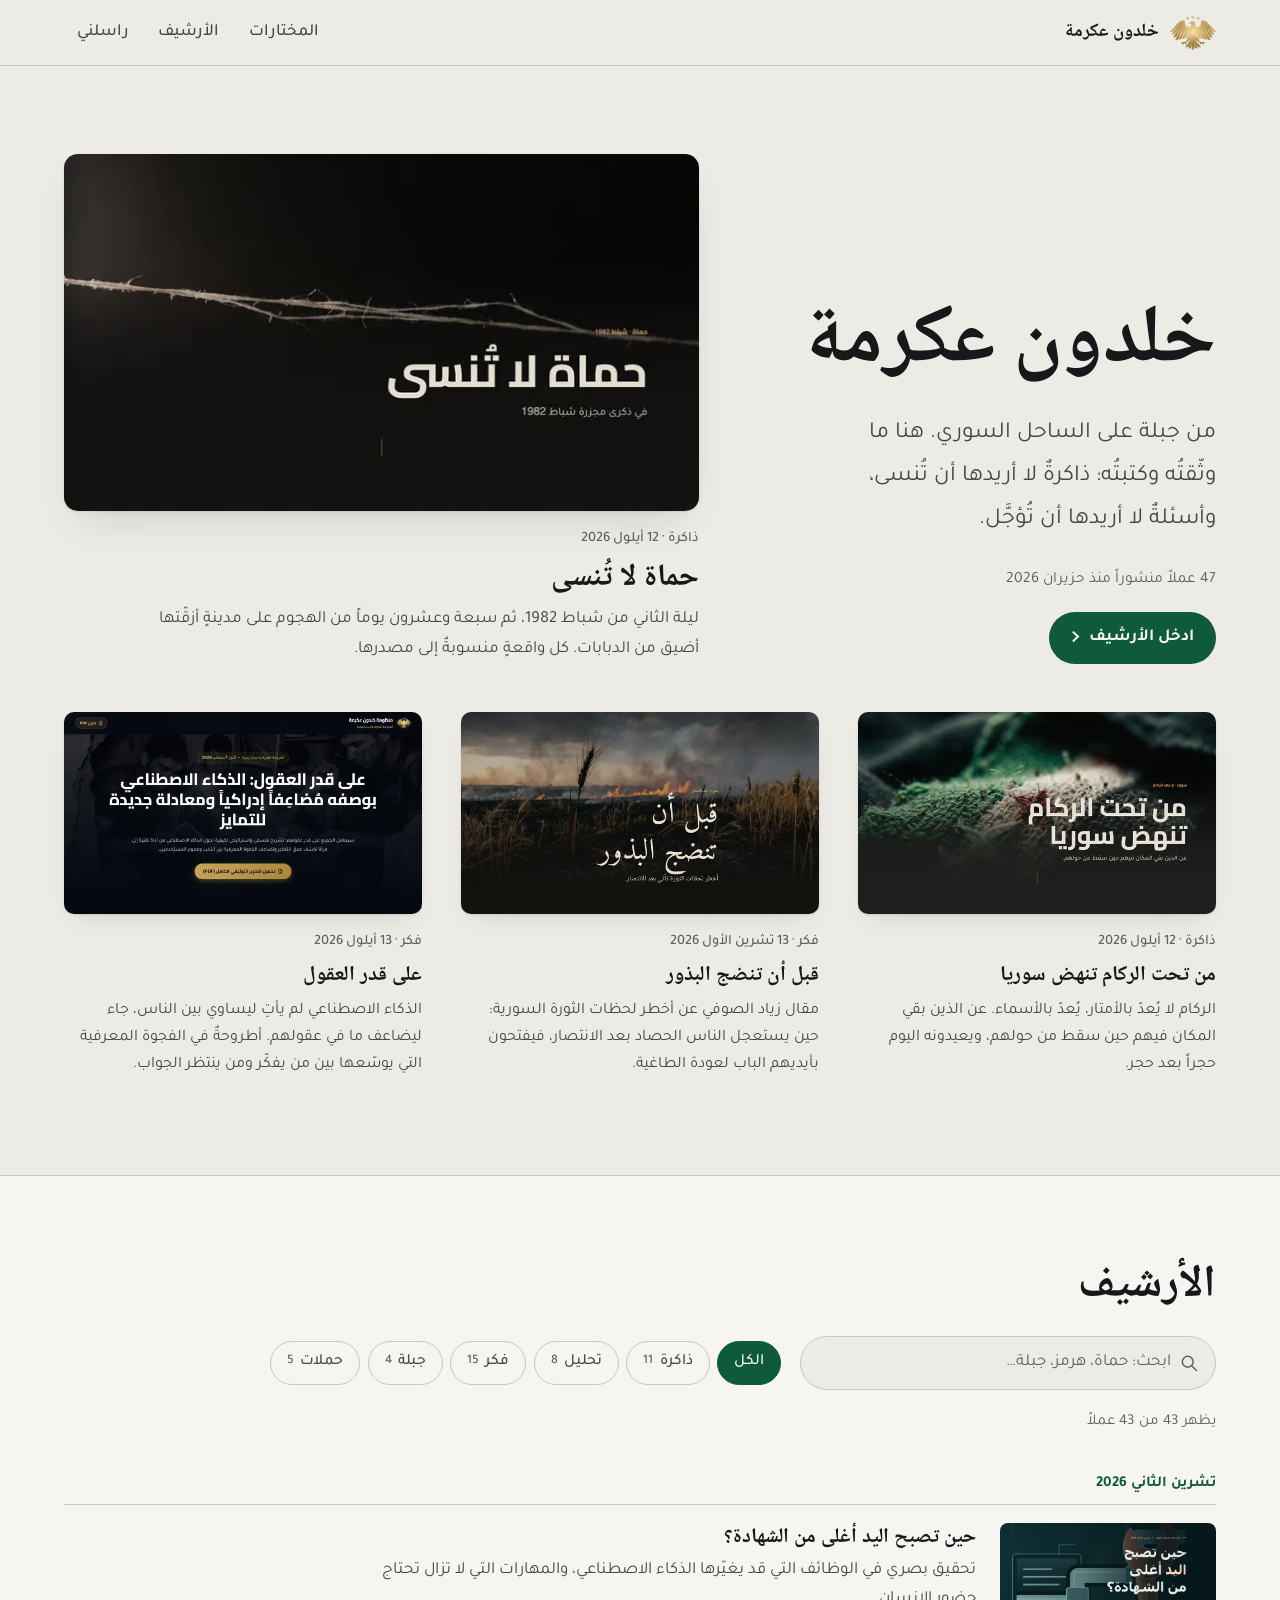
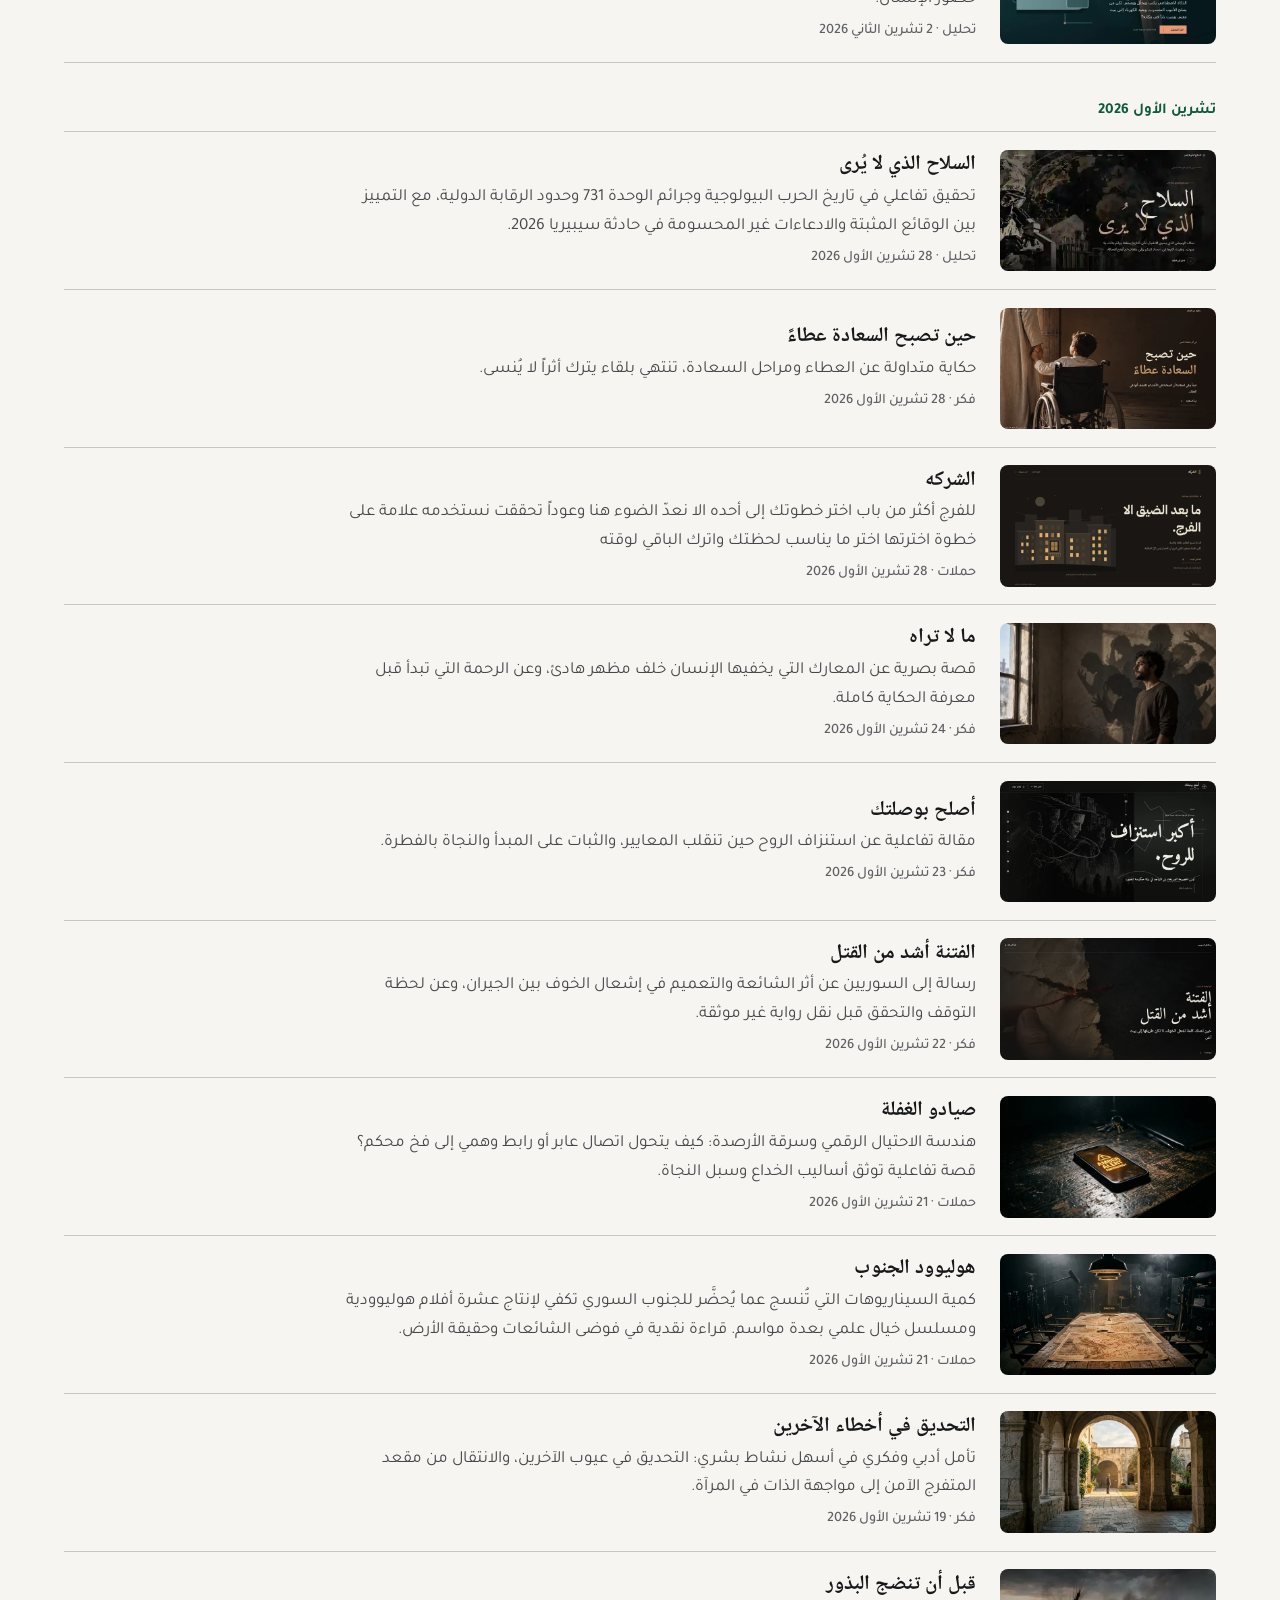
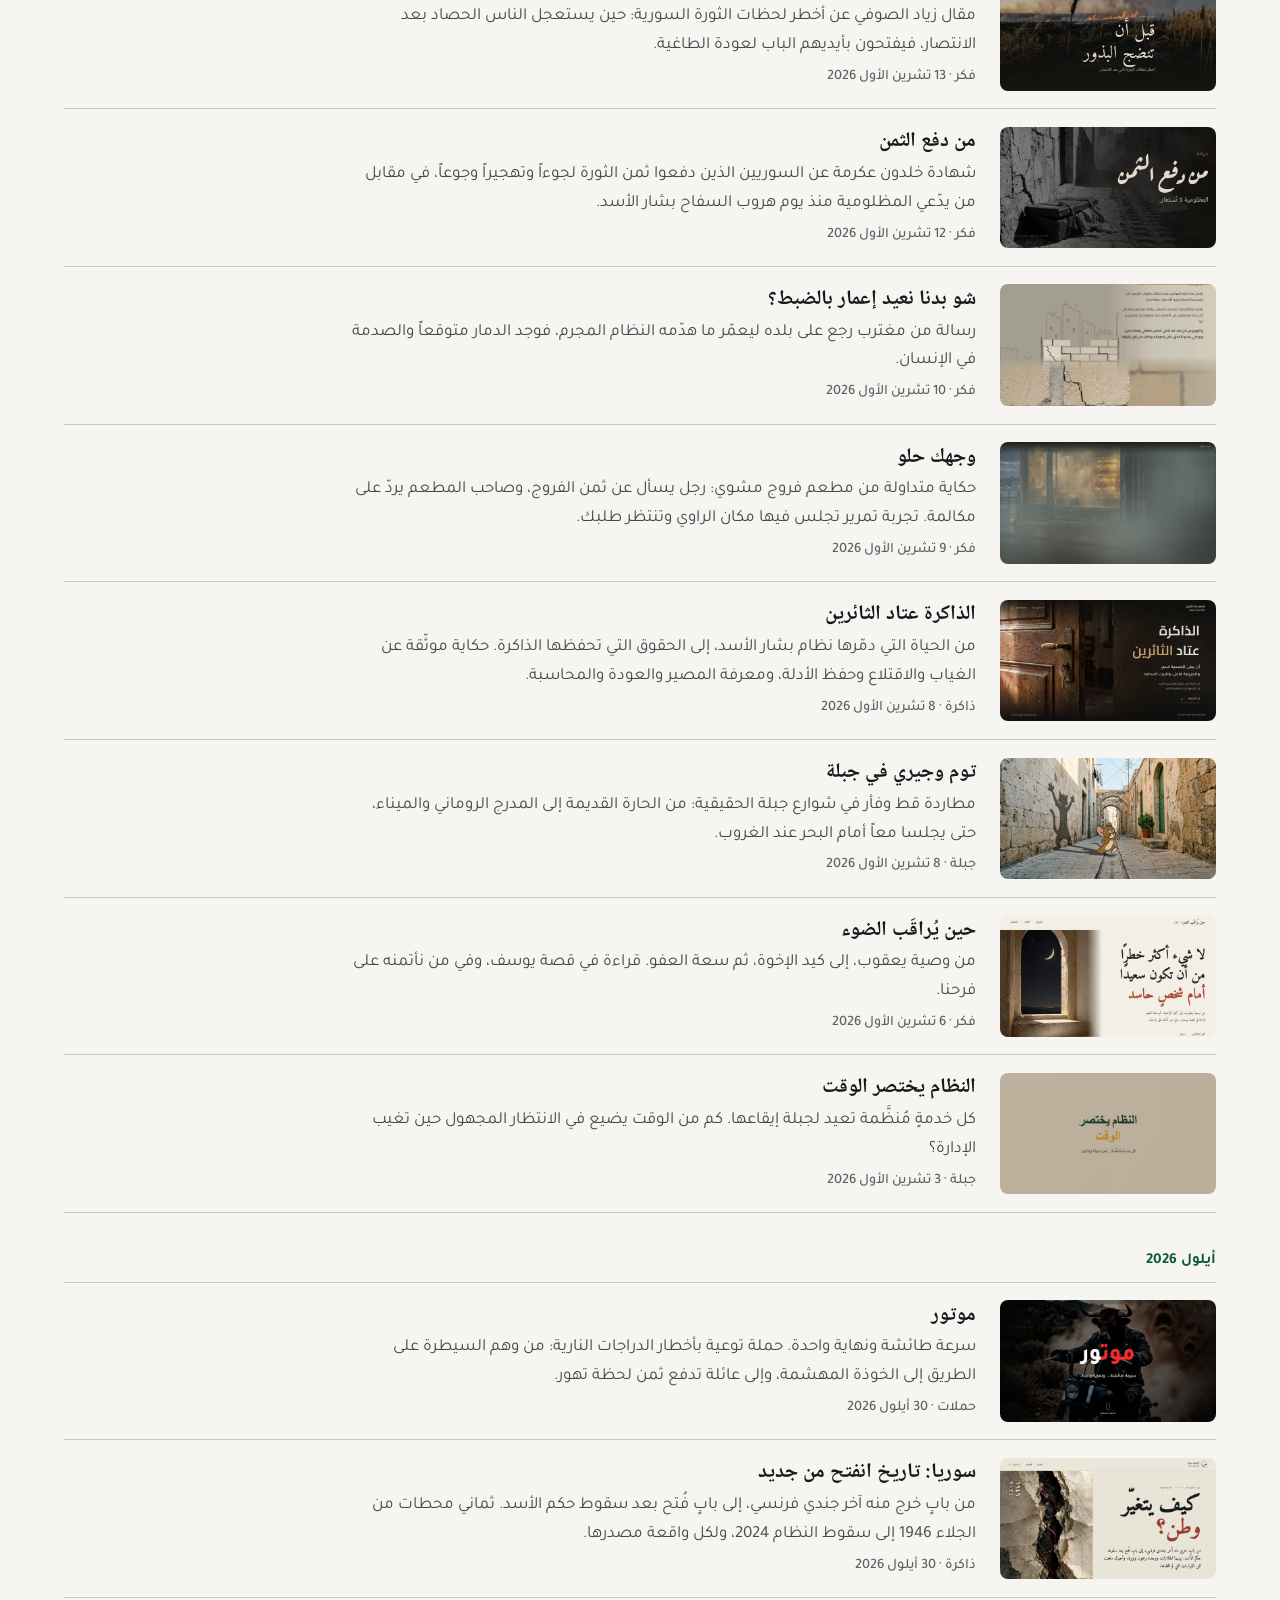
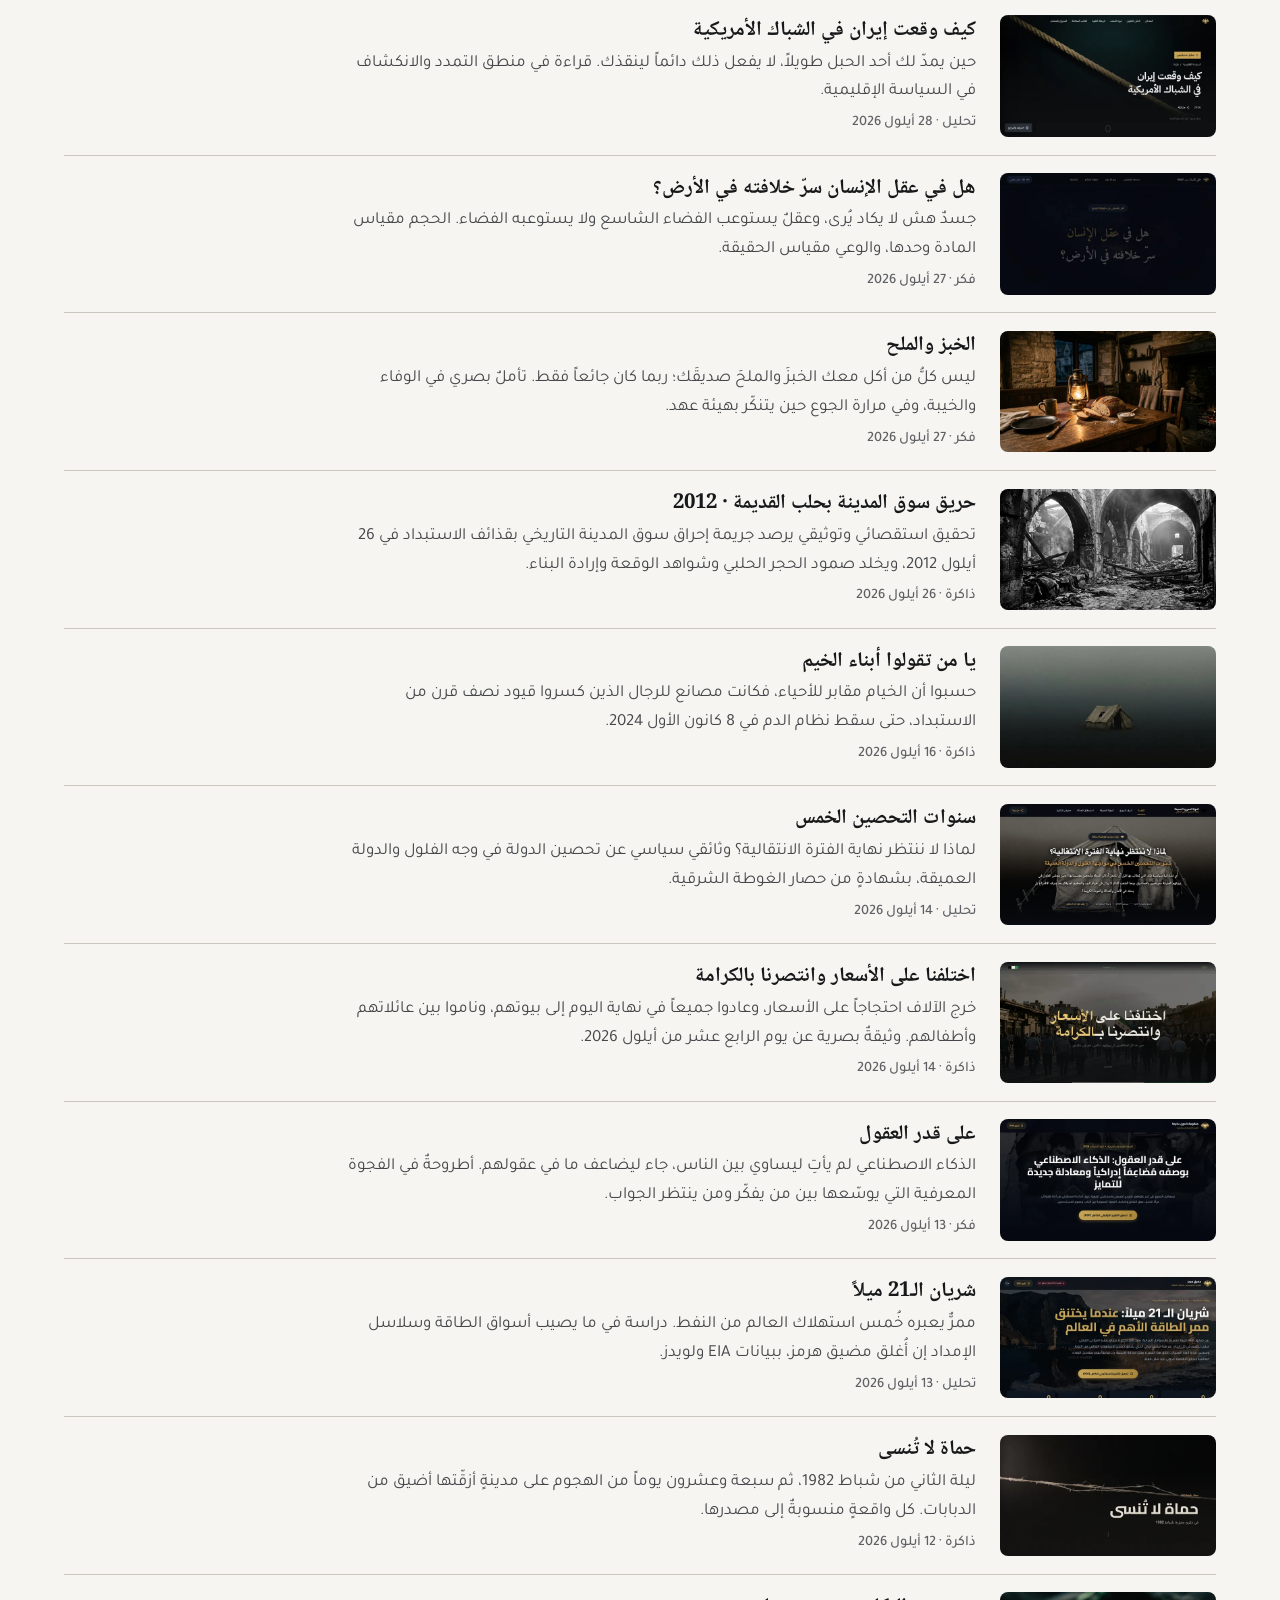
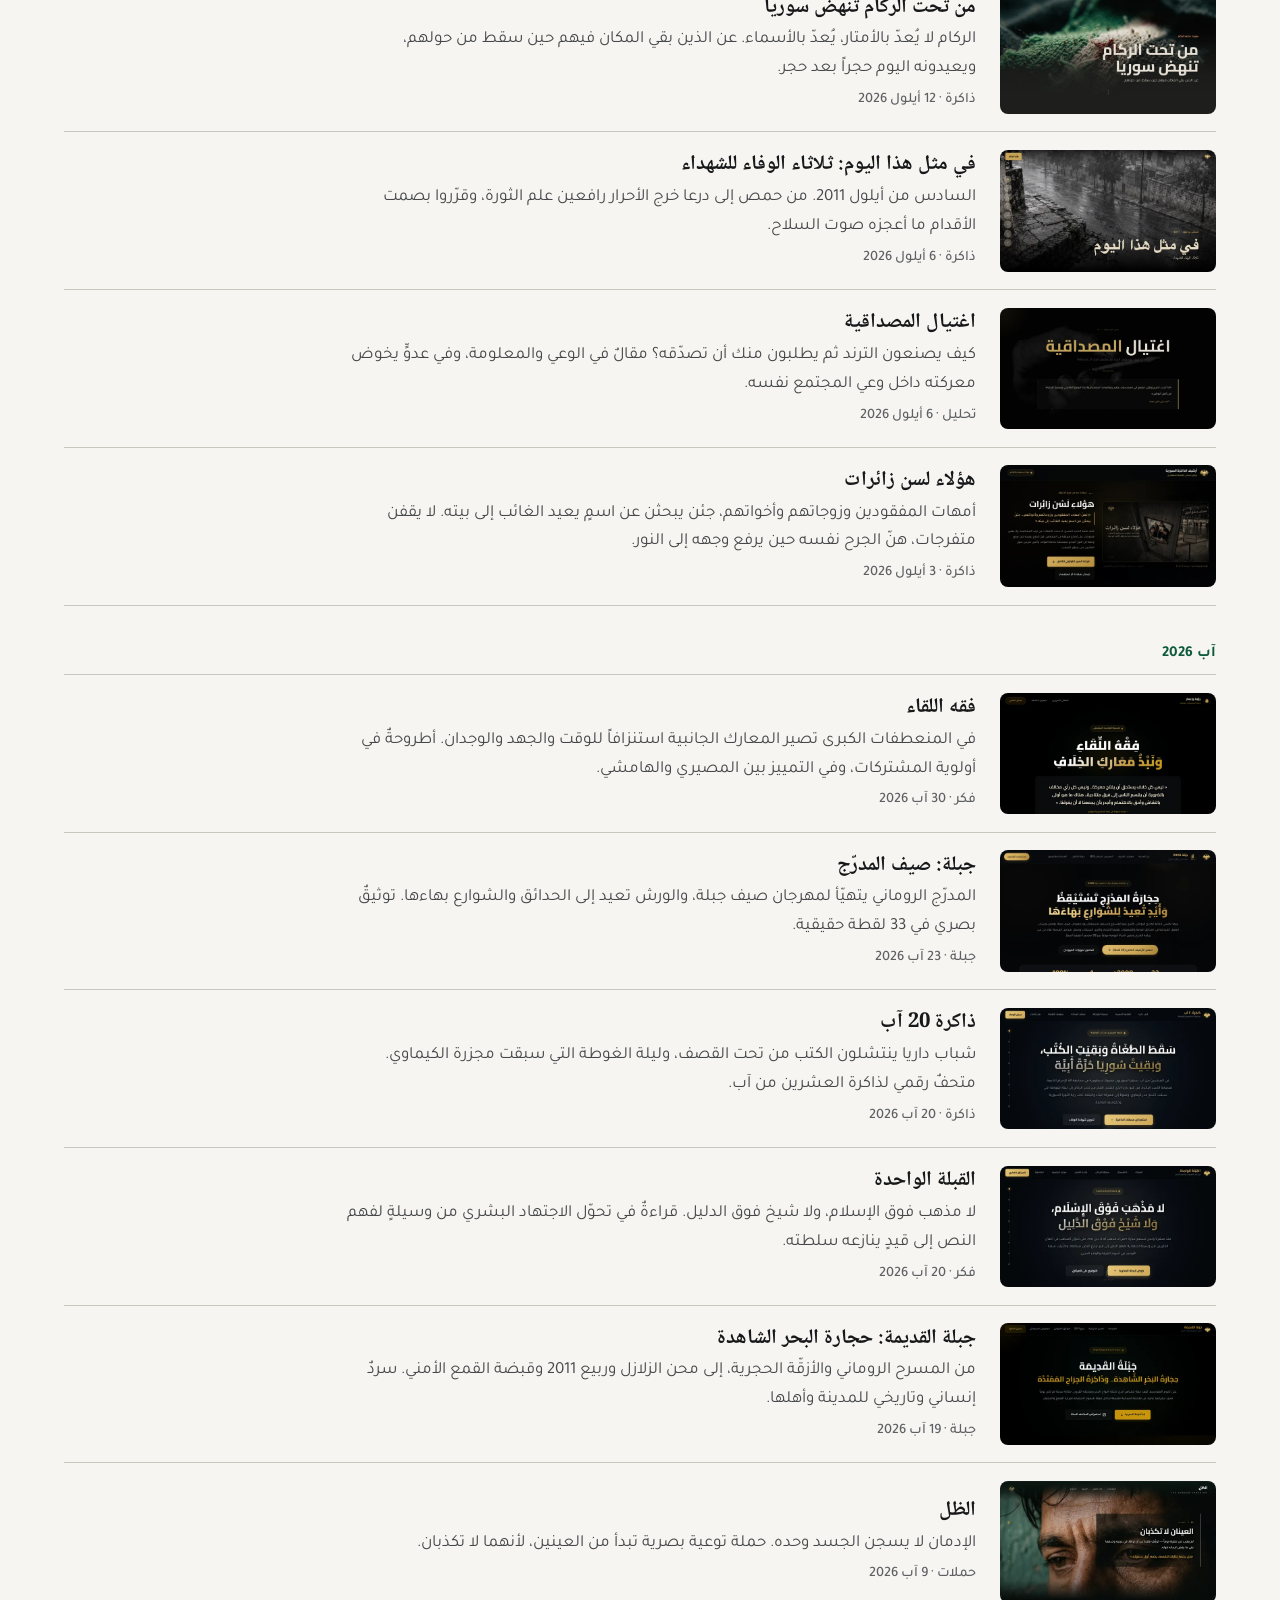
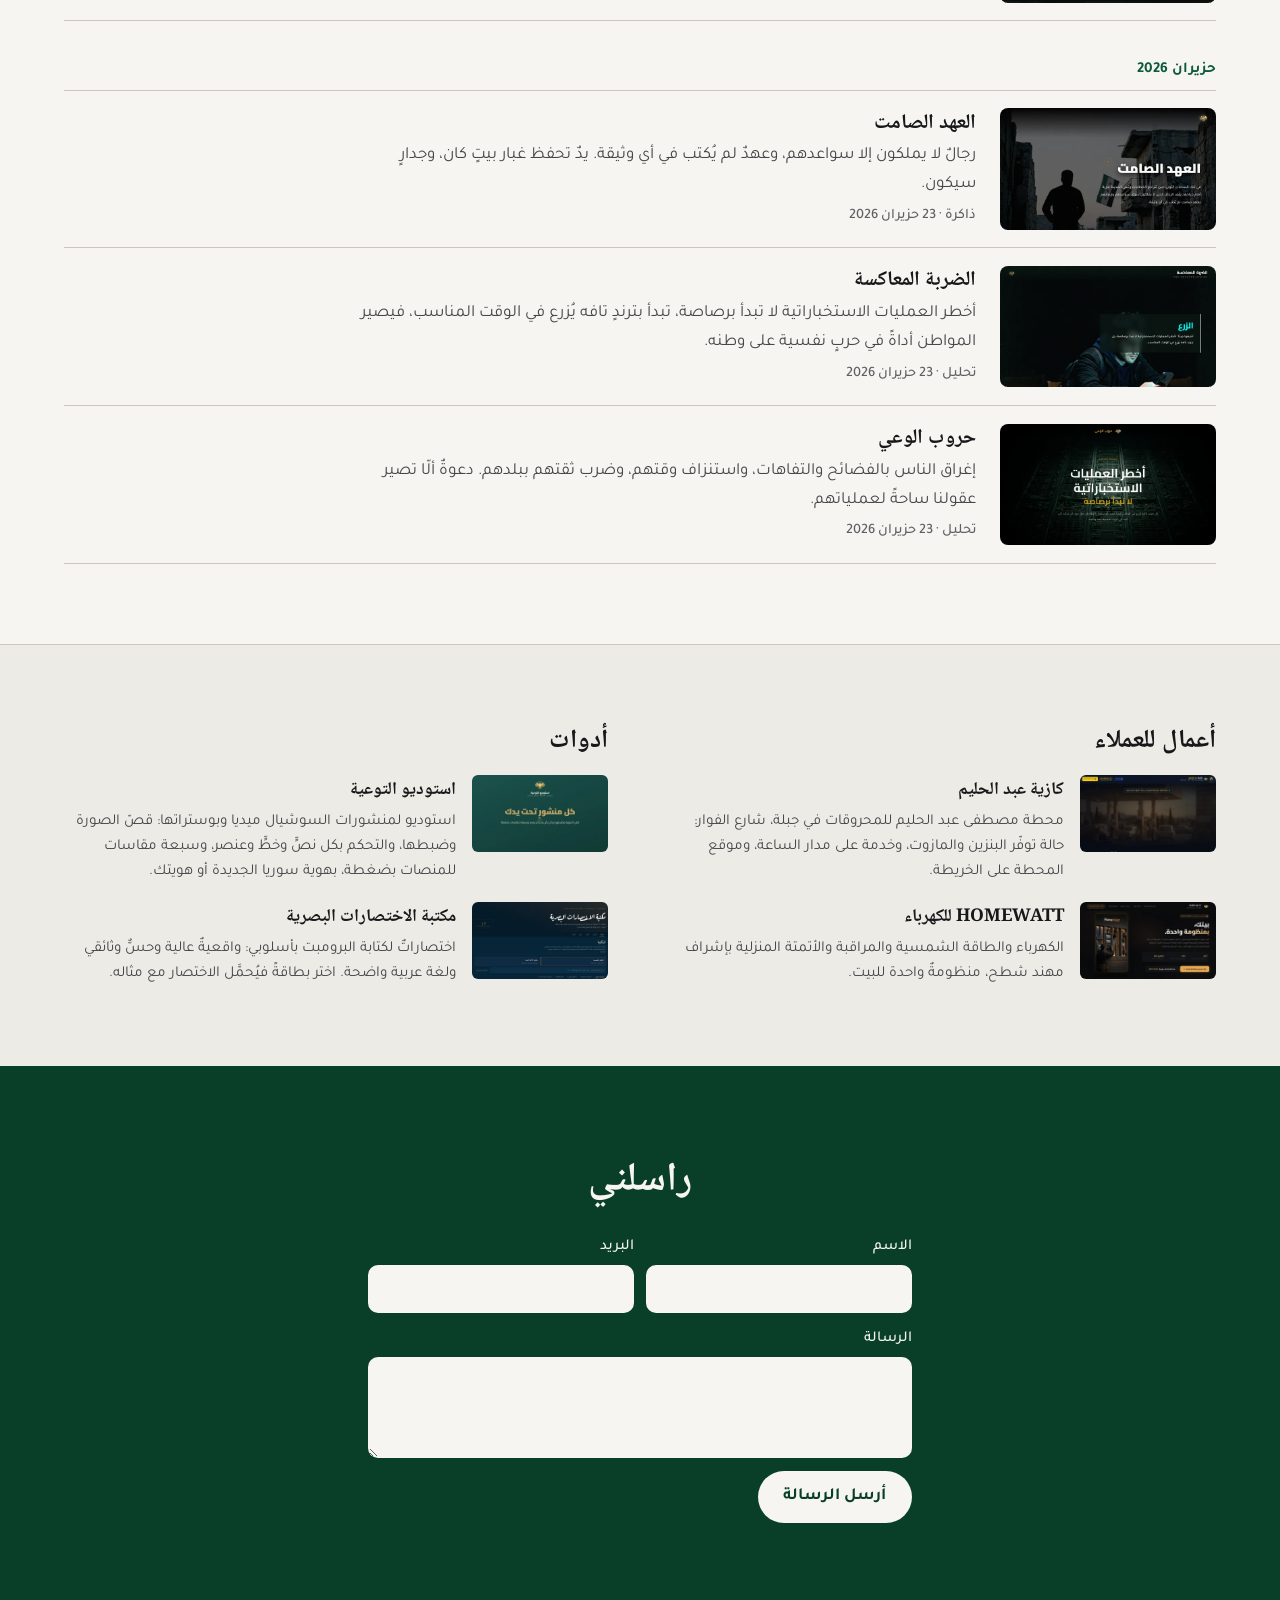
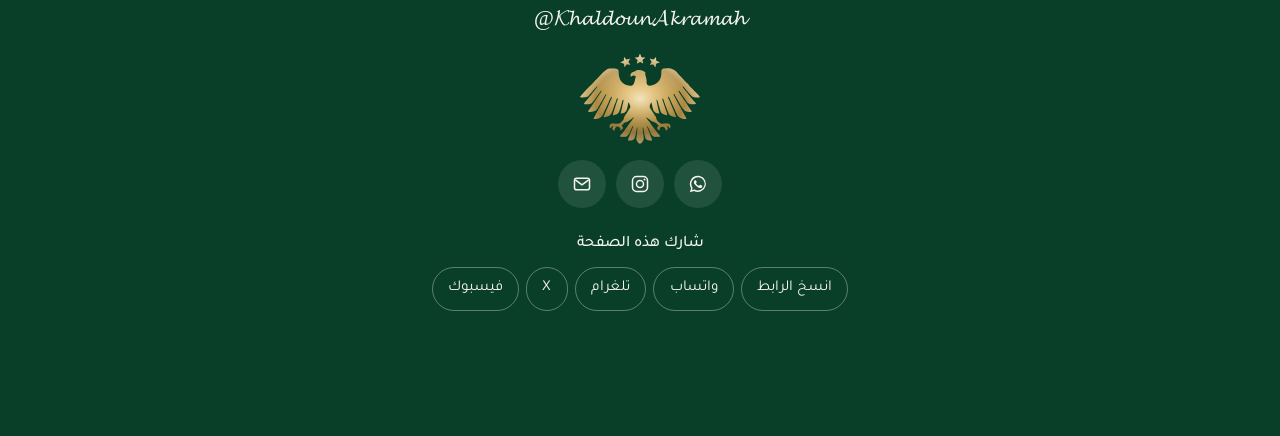
==== commit f558c2e1: "أضف: حين تصبح اليد أغلى من الشهادة؟ (hand-over-degree)" ====
--- a/index.html
+++ b/index.html
@@ -11,14 +11,14 @@
   <meta property="og:locale" content="ar_AR">
   <meta property="og:type" content="website">
   <meta property="og:title" content="خلدون عكرمة: الأعمال المنشورة">
-  <meta property="og:description" content="46 عملاً منشوراً: ذاكرة سوريا، والوعي والإعلام، والفكر، وجبلة.">
+  <meta property="og:description" content="47 عملاً منشوراً: ذاكرة سوريا، والوعي والإعلام، والفكر، وجبلة.">
   <meta property="og:url" content="https://kakramah.github.io/">
   <meta property="og:image" content="https://kakramah.github.io/images/og-portal.jpg">
   <meta property="og:image:width" content="1200">
   <meta property="og:image:height" content="630">
   <meta name="twitter:card" content="summary_large_image">
   <meta name="twitter:title" content="خلدون عكرمة: الأعمال المنشورة">
-  <meta name="twitter:description" content="46 عملاً منشوراً: ذاكرة سوريا، والوعي والإعلام، والفكر، وجبلة.">
+  <meta name="twitter:description" content="47 عملاً منشوراً: ذاكرة سوريا، والوعي والإعلام، والفكر، وجبلة.">
   <meta name="twitter:image" content="https://kakramah.github.io/images/og-portal.jpg">
   <link rel="icon" type="image/svg+xml" href="images/eagle-emblem-metal.svg">
   <link rel="preload" href="fonts/NotoNaskhArabic-VF.woff2" as="font" type="font/woff2" crossorigin>
@@ -55,7 +55,7 @@
       <div class="intro-text">
         <h1 id="who">خلدون عكرمة</h1>
         <p class="lead">من جبلة على الساحل السوري. هنا ما وثّقتُه وكتبتُه: ذاكرةٌ لا أريدها أن تُنسى، وأسئلةٌ لا أريدها أن تُؤجَّل.</p>
-        <p class="tally">46 عملاً منشوراً منذ حزيران 2026</p>
+        <p class="tally">47 عملاً منشوراً منذ حزيران 2026</p>
         <a class="go" href="#archive">ادخل الأرشيف</a>
       </div>
       <a class="lead-work" href="https://kakramah.github.io/hama-1982/" target="_blank" rel="noopener noreferrer"><figure><img class="lead-img" src="images/thumb-hama-1982.webp" alt="الصفحة الأولى من: حماة لا تُنسى" width="640" height="360" fetchpriority="high"><figcaption><span class="meta">ذاكرة · 12 أيلول 2026</span><span class="t">حماة لا تُنسى</span><span class="d">ليلة الثاني من شباط 1982، ثم سبعة وعشرون يوماً من الهجوم على مدينةٍ أزقّتها أضيق من الدبابات. كل واقعةٍ منسوبةٌ إلى مصدرها.</span></figcaption></figure></a>
@@ -76,13 +76,13 @@
           </label>
           <div class="filters" role="group" aria-label="النوع">
             <button type="button" class="chip" data-type="all" aria-pressed="true">الكل</button>
-            <button type="button" class="chip" data-type="memory" aria-pressed="false">ذاكرة <span class="n">11</span></button><button type="button" class="chip" data-type="analysis" aria-pressed="false">تحليل <span class="n">7</span></button><button type="button" class="chip" data-type="thought" aria-pressed="false">فكر <span class="n">15</span></button><button type="button" class="chip" data-type="jableh" aria-pressed="false">جبلة <span class="n">4</span></button><button type="button" class="chip" data-type="campaign" aria-pressed="false">حملات <span class="n">5</span></button>
+            <button type="button" class="chip" data-type="memory" aria-pressed="false">ذاكرة <span class="n">11</span></button><button type="button" class="chip" data-type="analysis" aria-pressed="false">تحليل <span class="n">8</span></button><button type="button" class="chip" data-type="thought" aria-pressed="false">فكر <span class="n">15</span></button><button type="button" class="chip" data-type="jableh" aria-pressed="false">جبلة <span class="n">4</span></button><button type="button" class="chip" data-type="campaign" aria-pressed="false">حملات <span class="n">5</span></button>
           </div>
         </div>
-        <p class="shown" id="shown" aria-live="polite">يظهر 42 من 42 عملاً</p>
+        <p class="shown" id="shown" aria-live="polite">يظهر 43 من 43 عملاً</p>
       </div>
       <div class="register" id="register">
-        <div class="month"><h3 class="month-h">تشرين الأول 2026</h3><ol class="rows"><li class="row" data-type="analysis" data-hay="السلاح الذي لا يُرى تحقيق تفاعلي في تاريخ الحرب البيولوجية وجرائم الوحدة 731 وحدود الرقابة الدولية، مع التمييز بين الوقائع المثبتة والادعاءات غير المحسومة في حادثة سيبيريا 2026. تحليل تشرين الأول 2026"><a href="https://kakramah.github.io/hidden-biological-threat/" target="_blank" rel="noopener noreferrer"><img class="row-img" src="images/thumb-hidden-biological-threat.webp" alt="الصفحة الأولى من: السلاح الذي لا يُرى" width="640" height="360" loading="lazy" decoding="async"><span class="row-text"><span class="t">السلاح الذي لا يُرى</span><span class="d">تحقيق تفاعلي في تاريخ الحرب البيولوجية وجرائم الوحدة 731 وحدود الرقابة الدولية، مع التمييز بين الوقائع المثبتة والادعاءات غير المحسومة في حادثة سيبيريا 2026.</span><span class="meta">تحليل · 28 تشرين الأول 2026</span></span></a></li><li class="row" data-type="thought" data-hay="حين تصبح السعادة عطاءً حكاية متداولة عن العطاء ومراحل السعادة، تنتهي بلقاء يترك أثراً لا يُنسى. فكر تشرين الأول 2026"><a href="https://kakramah.github.io/the-joy-of-giving/" target="_blank" rel="noopener noreferrer"><img class="row-img" src="images/thumb-the-joy-of-giving.webp" alt="الصفحة الأولى من: حين تصبح السعادة عطاءً" width="640" height="360" loading="lazy" decoding="async"><span class="row-text"><span class="t">حين تصبح السعادة عطاءً</span><span class="d">حكاية متداولة عن العطاء ومراحل السعادة، تنتهي بلقاء يترك أثراً لا يُنسى.</span><span class="meta">فكر · 28 تشرين الأول 2026</span></span></a></li><li class="row" data-type="campaign" data-hay="الشركه للفرج أكثر من باب اختر خطوتك إلى أحده الا نعدّ الضوء هنا وعوداً تحققت نستخدمه علامة على خطوة اخترتها اختر ما يناسب لحظتك واترك الباقي لوقته حملات تشرين الأول 2026"><a href="https://kakramah.github.io/baad-aldeek/" target="_blank" rel="noopener noreferrer"><img class="row-img" src="images/thumb-baad-aldeek.webp" alt="الصفحة الأولى من: الشركه" width="640" height="360" loading="lazy" decoding="async"><span class="row-text"><span class="t">الشركه</span><span class="d">للفرج أكثر من باب اختر خطوتك إلى أحده الا نعدّ الضوء هنا وعوداً تحققت نستخدمه علامة على خطوة اخترتها اختر ما يناسب لحظتك واترك الباقي لوقته</span><span class="meta">حملات · 28 تشرين الأول 2026</span></span></a></li><li class="row" data-type="thought" data-hay="ما لا تراه قصة بصرية عن المعارك التي يخفيها الإنسان خلف مظهر هادئ، وعن الرحمة التي تبدأ قبل معرفة الحكاية كاملة. فكر تشرين الأول 2026"><a href="https://kakramah.github.io/hidden-battle/" target="_blank" rel="noopener noreferrer"><img class="row-img" src="images/thumb-hidden-battle.webp" alt="الصفحة الأولى من: ما لا تراه" width="640" height="360" loading="lazy" decoding="async"><span class="row-text"><span class="t">ما لا تراه</span><span class="d">قصة بصرية عن المعارك التي يخفيها الإنسان خلف مظهر هادئ، وعن الرحمة التي تبدأ قبل معرفة الحكاية كاملة.</span><span class="meta">فكر · 24 تشرين الأول 2026</span></span></a></li><li class="row" data-type="thought" data-hay="أصلح بوصلتك مقالة تفاعلية عن استنزاف الروح حين تنقلب المعايير، والثبات على المبدأ والنجاة بالفطرة. فكر تشرين الأول 2026"><a href="https://kakramah.github.io/compass-of-integrity/" target="_blank" rel="noopener noreferrer"><img class="row-img" src="images/thumb-compass-of-integrity.webp" alt="الصفحة الأولى من: أصلح بوصلتك" width="640" height="360" loading="lazy" decoding="async"><span class="row-text"><span class="t">أصلح بوصلتك</span><span class="d">مقالة تفاعلية عن استنزاف الروح حين تنقلب المعايير، والثبات على المبدأ والنجاة بالفطرة.</span><span class="meta">فكر · 23 تشرين الأول 2026</span></span></a></li><li class="row" data-type="thought" data-hay="الفتنة أشد من القتل رسالة إلى السوريين عن أثر الشائعة والتعميم في إشعال الخوف بين الجيران، وعن لحظة التوقف والتحقق قبل نقل رواية غير موثقة. فكر تشرين الأول 2026"><a href="https://kakramah.github.io/fitna-ashadd-min-al-qatl/" target="_blank" rel="noopener noreferrer"><img class="row-img" src="images/thumb-fitna-ashadd-min-al-qatl.webp" alt="الصفحة الأولى من: الفتنة أشد من القتل" width="640" height="360" loading="lazy" decoding="async"><span class="row-text"><span class="t">الفتنة أشد من القتل</span><span class="d">رسالة إلى السوريين عن أثر الشائعة والتعميم في إشعال الخوف بين الجيران، وعن لحظة التوقف والتحقق قبل نقل رواية غير موثقة.</span><span class="meta">فكر · 22 تشرين الأول 2026</span></span></a></li><li class="row" data-type="campaign" data-hay="صيادو الغفلة هندسة الاحتيال الرقمي وسرقة الأرصدة: كيف يتحول اتصال عابر أو رابط وهمي إلى فخ محكم؟ قصة تفاعلية توثق أساليب الخداع وسبل النجاة. حملات تشرين الأول 2026"><a href="https://kakramah.github.io/digital-fraud/" target="_blank" rel="noopener noreferrer"><img class="row-img" src="images/thumb-digital-fraud.webp" alt="الصفحة الأولى من: صيادو الغفلة" width="640" height="360" loading="lazy" decoding="async"><span class="row-text"><span class="t">صيادو الغفلة</span><span class="d">هندسة الاحتيال الرقمي وسرقة الأرصدة: كيف يتحول اتصال عابر أو رابط وهمي إلى فخ محكم؟ قصة تفاعلية توثق أساليب الخداع وسبل النجاة.</span><span class="meta">حملات · 21 تشرين الأول 2026</span></span></a></li><li class="row" data-type="campaign" data-hay="هوليوود الجنوب كمية السيناريوهات التي تُنسج عما يُحضَّر للجنوب السوري تكفي لإنتاج عشرة أفلام هوليوودية ومسلسل خيال علمي بعدة مواسم. قراءة نقدية في فوضى الشائعات وحقيقة الأرض. حملات تشرين الأول 2026"><a href="https://kakramah.github.io/hollywood-south/" target="_blank" rel="noopener noreferrer"><img class="row-img" src="images/thumb-hollywood-south.webp" alt="الصفحة الأولى من: هوليوود الجنوب" width="640" height="360" loading="lazy" decoding="async"><span class="row-text"><span class="t">هوليوود الجنوب</span><span class="d">كمية السيناريوهات التي تُنسج عما يُحضَّر للجنوب السوري تكفي لإنتاج عشرة أفلام هوليوودية ومسلسل خيال علمي بعدة مواسم. قراءة نقدية في فوضى الشائعات وحقيقة الأرض.</span><span class="meta">حملات · 21 تشرين الأول 2026</span></span></a></li><li class="row" data-type="thought" data-hay="التحديق في أخطاء الآخرين تأمل أدبي وفكري في أسهل نشاط بشري: التحديق في عيوب الآخرين، والانتقال من مقعد المتفرج الآمن إلى مواجهة الذات في المرآة. فكر تشرين الأول 2026"><a href="https://kakramah.github.io/gazing-at-faults/" target="_blank" rel="noopener noreferrer"><img class="row-img" src="images/thumb-gazing-at-faults.webp" alt="الصفحة الأولى من: التحديق في أخطاء الآخرين" width="640" height="360" loading="lazy" decoding="async"><span class="row-text"><span class="t">التحديق في أخطاء الآخرين</span><span class="d">تأمل أدبي وفكري في أسهل نشاط بشري: التحديق في عيوب الآخرين، والانتقال من مقعد المتفرج الآمن إلى مواجهة الذات في المرآة.</span><span class="meta">فكر · 19 تشرين الأول 2026</span></span></a></li><li class="row" data-type="thought" data-hay="قبل أن تنضج البذور مقال زياد الصوفي عن أخطر لحظات الثورة السورية: حين يستعجل الناس الحصاد بعد الانتصار، فيفتحون بأيديهم الباب لعودة الطاغية. فكر تشرين الأول 2026"><a href="https://kakramah.github.io/before-the-seeds-ripen/" target="_blank" rel="noopener noreferrer"><img class="row-img" src="images/thumb-before-the-seeds-ripen.webp" alt="الصفحة الأولى من: قبل أن تنضج البذور" width="640" height="360" loading="lazy" decoding="async"><span class="row-text"><span class="t">قبل أن تنضج البذور</span><span class="d">مقال زياد الصوفي عن أخطر لحظات الثورة السورية: حين يستعجل الناس الحصاد بعد الانتصار، فيفتحون بأيديهم الباب لعودة الطاغية.</span><span class="meta">فكر · 13 تشرين الأول 2026</span></span></a></li><li class="row" data-type="thought" data-hay="من دفع الثمن شهادة خلدون عكرمة عن السوريين الذين دفعوا ثمن الثورة لجوءاً وتهجيراً وجوعاً، في مقابل من يدّعي المظلومية منذ يوم هروب السفاح بشار الأسد. فكر تشرين الأول 2026"><a href="https://kakramah.github.io/who-paid-the-price/" target="_blank" rel="noopener noreferrer"><img class="row-img" src="images/thumb-who-paid-the-price.webp" alt="الصفحة الأولى من: من دفع الثمن" width="640" height="360" loading="lazy" decoding="async"><span class="row-text"><span class="t">من دفع الثمن</span><span class="d">شهادة خلدون عكرمة عن السوريين الذين دفعوا ثمن الثورة لجوءاً وتهجيراً وجوعاً، في مقابل من يدّعي المظلومية منذ يوم هروب السفاح بشار الأسد.</span><span class="meta">فكر · 12 تشرين الأول 2026</span></span></a></li><li class="row" data-type="thought" data-hay="شو بدنا نعيد إعمار بالضبط؟ رسالة من مغترب رجع على بلده ليعمّر ما هدّمه النظام المجرم، فوجد الدمار متوقعاً والصدمة في الإنسان. فكر تشرين الأول 2026"><a href="https://kakramah.github.io/al-hajar-wal-insan/" target="_blank" rel="noopener noreferrer"><img class="row-img" src="images/thumb-al-hajar-wal-insan.webp" alt="الصفحة الأولى من: شو بدنا نعيد إعمار بالضبط؟" width="640" height="360" loading="lazy" decoding="async"><span class="row-text"><span class="t">شو بدنا نعيد إعمار بالضبط؟</span><span class="d">رسالة من مغترب رجع على بلده ليعمّر ما هدّمه النظام المجرم، فوجد الدمار متوقعاً والصدمة في الإنسان.</span><span class="meta">فكر · 10 تشرين الأول 2026</span></span></a></li><li class="row" data-type="thought" data-hay="وجهك حلو حكاية متداولة من مطعم فروج مشوي: رجل يسأل عن ثمن الفروج، وصاحب المطعم يردّ على مكالمة. تجربة تمرير تجلس فيها مكان الراوي وتنتظر طلبك. فكر تشرين الأول 2026"><a href="https://kakramah.github.io/wajhak-helw/" target="_blank" rel="noopener noreferrer"><img class="row-img" src="images/thumb-wajhak-helw.webp" alt="الصفحة الأولى من: وجهك حلو" width="640" height="360" loading="lazy" decoding="async"><span class="row-text"><span class="t">وجهك حلو</span><span class="d">حكاية متداولة من مطعم فروج مشوي: رجل يسأل عن ثمن الفروج، وصاحب المطعم يردّ على مكالمة. تجربة تمرير تجلس فيها مكان الراوي وتنتظر طلبك.</span><span class="meta">فكر · 9 تشرين الأول 2026</span></span></a></li><li class="row" data-type="memory" data-hay="الذاكرة عتاد الثائرين من الحياة التي دمّرها نظام بشار الأسد، إلى الحقوق التي تحفظها الذاكرة. حكاية موثّقة عن الغياب والاقتلاع وحفظ الأدلة، ومعرفة المصير والعودة والمحاسبة. ذاكرة تشرين الأول 2026"><a href="https://kakramah.github.io/memory-keeps-rights/" target="_blank" rel="noopener noreferrer"><img class="row-img" src="images/thumb-memory-keeps-rights.webp" alt="الصفحة الأولى من: الذاكرة عتاد الثائرين" width="640" height="360" loading="lazy" decoding="async"><span class="row-text"><span class="t">الذاكرة عتاد الثائرين</span><span class="d">من الحياة التي دمّرها نظام بشار الأسد، إلى الحقوق التي تحفظها الذاكرة. حكاية موثّقة عن الغياب والاقتلاع وحفظ الأدلة، ومعرفة المصير والعودة والمحاسبة.</span><span class="meta">ذاكرة · 8 تشرين الأول 2026</span></span></a></li><li class="row" data-type="jableh" data-hay="توم وجيري في جبلة مطاردة قط وفأر في شوارع جبلة الحقيقية: من الحارة القديمة إلى المدرج الروماني والميناء، حتى يجلسا معاً أمام البحر عند الغروب. جبلة تشرين الأول 2026"><a href="https://kakramah.github.io/tom-and-jerry-jableh/" target="_blank" rel="noopener noreferrer"><img class="row-img" src="images/thumb-tom-and-jerry-jableh.webp" alt="الصفحة الأولى من: توم وجيري في جبلة" width="640" height="360" loading="lazy" decoding="async"><span class="row-text"><span class="t">توم وجيري في جبلة</span><span class="d">مطاردة قط وفأر في شوارع جبلة الحقيقية: من الحارة القديمة إلى المدرج الروماني والميناء، حتى يجلسا معاً أمام البحر عند الغروب.</span><span class="meta">جبلة · 8 تشرين الأول 2026</span></span></a></li><li class="row" data-type="thought" data-hay="حين يُراقَب الضوء من وصية يعقوب، إلى كيد الإخوة، ثم سعة العفو. قراءة في قصة يوسف، وفي من نأتمنه على فرحنا. فكر تشرين الأول 2026"><a href="https://kakramah.github.io/joy-under-glass/" target="_blank" rel="noopener noreferrer"><img class="row-img" src="images/thumb-joy-under-glass.webp" alt="الصفحة الأولى من: حين يُراقَب الضوء" width="640" height="360" loading="lazy" decoding="async"><span class="row-text"><span class="t">حين يُراقَب الضوء</span><span class="d">من وصية يعقوب، إلى كيد الإخوة، ثم سعة العفو. قراءة في قصة يوسف، وفي من نأتمنه على فرحنا.</span><span class="meta">فكر · 6 تشرين الأول 2026</span></span></a></li><li class="row" data-type="jableh" data-hay="النظام يختصر الوقت كل خدمةٍ مُنظَّمة تعيد لجبلة إيقاعها. كم من الوقت يضيع في الانتظار المجهول حين تغيب الإدارة؟ جبلة تشرين الأول 2026"><a href="https://kakramah.github.io/jableh-time/" target="_blank" rel="noopener noreferrer"><img class="row-img" src="images/thumb-jableh-time.webp" alt="الصفحة الأولى من: النظام يختصر الوقت" width="640" height="360" loading="lazy" decoding="async"><span class="row-text"><span class="t">النظام يختصر الوقت</span><span class="d">كل خدمةٍ مُنظَّمة تعيد لجبلة إيقاعها. كم من الوقت يضيع في الانتظار المجهول حين تغيب الإدارة؟</span><span class="meta">جبلة · 3 تشرين الأول 2026</span></span></a></li></ol></div><div class="month"><h3 class="month-h">أيلول 2026</h3><ol class="rows"><li class="row" data-type="campaign" data-hay="موتور سرعة طائشة ونهاية واحدة. حملة توعية بأخطار الدراجات النارية: من وهم السيطرة على الطريق إلى الخوذة المهشمة، وإلى عائلة تدفع ثمن لحظة تهور. حملات أيلول 2026"><a href="https://kakramah.github.io/motor-site/" target="_blank" rel="noopener noreferrer"><img class="row-img" src="images/thumb-motor-site.webp" alt="الصفحة الأولى من: موتور" width="640" height="360" loading="lazy" decoding="async"><span class="row-text"><span class="t">موتور</span><span class="d">سرعة طائشة ونهاية واحدة. حملة توعية بأخطار الدراجات النارية: من وهم السيطرة على الطريق إلى الخوذة المهشمة، وإلى عائلة تدفع ثمن لحظة تهور.</span><span class="meta">حملات · 30 أيلول 2026</span></span></a></li><li class="row" data-type="memory" data-hay="سوريا: تاريخ انفتح من جديد من بابٍ خرج منه آخر جندي فرنسي، إلى بابٍ فُتح بعد سقوط حكم الأسد. ثماني محطات من الجلاء 1946 إلى سقوط النظام 2024، ولكل واقعة مصدرها. ذاكرة أيلول 2026"><a href="https://kakramah.github.io/syrian-history-dashboard/" target="_blank" rel="noopener noreferrer"><img class="row-img" src="images/thumb-syrian-history-dashboard.webp" alt="الصفحة الأولى من: سوريا: تاريخ انفتح من جديد" width="640" height="360" loading="lazy" decoding="async"><span class="row-text"><span class="t">سوريا: تاريخ انفتح من جديد</span><span class="d">من بابٍ خرج منه آخر جندي فرنسي، إلى بابٍ فُتح بعد سقوط حكم الأسد. ثماني محطات من الجلاء 1946 إلى سقوط النظام 2024، ولكل واقعة مصدرها.</span><span class="meta">ذاكرة · 30 أيلول 2026</span></span></a></li><li class="row" data-type="analysis" data-hay="كيف وقعت إيران في الشباك الأمريكية حين يمدّ لك أحد الحبل طويلاً، لا يفعل ذلك دائماً لينقذك. قراءة في منطق التمدد والانكشاف في السياسة الإقليمية. تحليل أيلول 2026"><a href="https://kakramah.github.io/middle-east-power-trap/" target="_blank" rel="noopener noreferrer"><img class="row-img" src="images/thumb-middle-east-power-trap.webp" alt="الصفحة الأولى من: كيف وقعت إيران في الشباك الأمريكية" width="640" height="360" loading="lazy" decoding="async"><span class="row-text"><span class="t">كيف وقعت إيران في الشباك الأمريكية</span><span class="d">حين يمدّ لك أحد الحبل طويلاً، لا يفعل ذلك دائماً لينقذك. قراءة في منطق التمدد والانكشاف في السياسة الإقليمية.</span><span class="meta">تحليل · 28 أيلول 2026</span></span></a></li><li class="row" data-type="thought" data-hay="هل في عقل الإنسان سرّ خلافته في الأرض؟ جسدٌ هش لا يكاد يُرى، وعقلٌ يستوعب الفضاء الشاسع ولا يستوعبه الفضاء. الحجم مقياس المادة وحدها، والوعي مقياس الحقيقة. فكر أيلول 2026"><a href="https://kakramah.github.io/cosmic-mind/" target="_blank" rel="noopener noreferrer"><img class="row-img" src="images/thumb-cosmic-mind.webp" alt="الصفحة الأولى من: هل في عقل الإنسان سرّ خلافته في الأرض؟" width="640" height="360" loading="lazy" decoding="async"><span class="row-text"><span class="t">هل في عقل الإنسان سرّ خلافته في الأرض؟</span><span class="d">جسدٌ هش لا يكاد يُرى، وعقلٌ يستوعب الفضاء الشاسع ولا يستوعبه الفضاء. الحجم مقياس المادة وحدها، والوعي مقياس الحقيقة.</span><span class="meta">فكر · 27 أيلول 2026</span></span></a></li><li class="row" data-type="thought" data-hay="الخبز والملح ليس كلُّ من أكل معك الخبزَ والملحَ صديقَك؛ ربما كان جائعاً فقط. تأملٌ بصري في الوفاء والخيبة، وفي مرارة الجوع حين يتنكّر بهيئة عهد. فكر أيلول 2026"><a href="https://kakramah.github.io/bread-and-salt/" target="_blank" rel="noopener noreferrer"><img class="row-img" src="images/thumb-bread-and-salt.webp" alt="الصفحة الأولى من: الخبز والملح" width="640" height="360" loading="lazy" decoding="async"><span class="row-text"><span class="t">الخبز والملح</span><span class="d">ليس كلُّ من أكل معك الخبزَ والملحَ صديقَك؛ ربما كان جائعاً فقط. تأملٌ بصري في الوفاء والخيبة، وفي مرارة الجوع حين يتنكّر بهيئة عهد.</span><span class="meta">فكر · 27 أيلول 2026</span></span></a></li><li class="row" data-type="memory" data-hay="حريق سوق المدينة بحلب القديمة · 2012 تحقيق استقصائي وتوثيقي يرصد جريمة إحراق سوق المدينة التاريخي بقذائف الاستبداد في 26 أيلول 2012، ويخلد صمود الحجر الحلبي وشواهد الوقعة وإرادة البناء. ذاكرة أيلول 2026"><a href="https://kakramah.github.io/aleppo-souq-fire-2012/" target="_blank" rel="noopener noreferrer"><img class="row-img" src="images/thumb-aleppo-souq-fire-2012.webp" alt="الصفحة الأولى من: حريق سوق المدينة بحلب القديمة · 2012" width="640" height="360" loading="lazy" decoding="async"><span class="row-text"><span class="t">حريق سوق المدينة بحلب القديمة · 2012</span><span class="d">تحقيق استقصائي وتوثيقي يرصد جريمة إحراق سوق المدينة التاريخي بقذائف الاستبداد في 26 أيلول 2012، ويخلد صمود الحجر الحلبي وشواهد الوقعة وإرادة البناء.</span><span class="meta">ذاكرة · 26 أيلول 2026</span></span></a></li><li class="row" data-type="memory" data-hay="يا من تقولوا أبناء الخيم حسبوا أن الخيام مقابر للأحياء، فكانت مصانع للرجال الذين كسروا قيود نصف قرن من الاستبداد، حتى سقط نظام الدم في 8 كانون الأول 2024. ذاكرة أيلول 2026"><a href="https://kakramah.github.io/abnaa-al-khiyam/" target="_blank" rel="noopener noreferrer"><img class="row-img" src="images/thumb-abnaa-al-khiyam.webp" alt="الصفحة الأولى من: يا من تقولوا أبناء الخيم" width="640" height="360" loading="lazy" decoding="async"><span class="row-text"><span class="t">يا من تقولوا أبناء الخيم</span><span class="d">حسبوا أن الخيام مقابر للأحياء، فكانت مصانع للرجال الذين كسروا قيود نصف قرن من الاستبداد، حتى سقط نظام الدم في 8 كانون الأول 2024.</span><span class="meta">ذاكرة · 16 أيلول 2026</span></span></a></li><li class="row" data-type="analysis" data-hay="سنوات التحصين الخمس لماذا لا ننتظر نهاية الفترة الانتقالية؟ وثائقي سياسي عن تحصين الدولة في وجه الفلول والدولة العميقة، بشهادةٍ من حصار الغوطة الشرقية. تحليل أيلول 2026"><a href="https://kakramah.github.io/syria-transition-shield/" target="_blank" rel="noopener noreferrer"><img class="row-img" src="images/thumb-syria-transition-shield.webp" alt="الصفحة الأولى من: سنوات التحصين الخمس" width="640" height="360" loading="lazy" decoding="async"><span class="row-text"><span class="t">سنوات التحصين الخمس</span><span class="d">لماذا لا ننتظر نهاية الفترة الانتقالية؟ وثائقي سياسي عن تحصين الدولة في وجه الفلول والدولة العميقة، بشهادةٍ من حصار الغوطة الشرقية.</span><span class="meta">تحليل · 14 أيلول 2026</span></span></a></li><li class="row" data-type="memory" data-hay="اختلفنا على الأسعار وانتصرنا بالكرامة خرج الآلاف احتجاجاً على الأسعار، وعادوا جميعاً في نهاية اليوم إلى بيوتهم، وناموا بين عائلاتهم وأطفالهم. وثيقةٌ بصرية عن يوم الرابع عشر من أيلول 2026. ذاكرة أيلول 2026"><a href="https://kakramah.github.io/syria-dignity-sept2026/" target="_blank" rel="noopener noreferrer"><img class="row-img" src="images/thumb-syria-dignity-sept2026.webp" alt="الصفحة الأولى من: اختلفنا على الأسعار وانتصرنا بالكرامة" width="640" height="360" loading="lazy" decoding="async"><span class="row-text"><span class="t">اختلفنا على الأسعار وانتصرنا بالكرامة</span><span class="d">خرج الآلاف احتجاجاً على الأسعار، وعادوا جميعاً في نهاية اليوم إلى بيوتهم، وناموا بين عائلاتهم وأطفالهم. وثيقةٌ بصرية عن يوم الرابع عشر من أيلول 2026.</span><span class="meta">ذاكرة · 14 أيلول 2026</span></span></a></li><li class="row" data-type="thought" data-hay="على قدر العقول الذكاء الاصطناعي لم يأتِ ليساوي بين الناس، جاء ليضاعف ما في عقولهم. أطروحةٌ في الفجوة المعرفية التي يوسّعها بين من يفكّر ومن ينتظر الجواب. فكر أيلول 2026"><a href="https://kakramah.github.io/cognitive-multiplier-ai/" target="_blank" rel="noopener noreferrer"><img class="row-img" src="images/thumb-cognitive-multiplier-ai.webp" alt="الصفحة الأولى من: على قدر العقول" width="640" height="360" loading="lazy" decoding="async"><span class="row-text"><span class="t">على قدر العقول</span><span class="d">الذكاء الاصطناعي لم يأتِ ليساوي بين الناس، جاء ليضاعف ما في عقولهم. أطروحةٌ في الفجوة المعرفية التي يوسّعها بين من يفكّر ومن ينتظر الجواب.</span><span class="meta">فكر · 13 أيلول 2026</span></span></a></li><li class="row" data-type="analysis" data-hay="شريان الـ21 ميلاً ممرٌّ يعبره خُمس استهلاك العالم من النفط. دراسة في ما يصيب أسواق الطاقة وسلاسل الإمداد إن أُغلق مضيق هرمز، ببيانات EIA ولويدز. تحليل أيلول 2026"><a href="https://kakramah.github.io/strait-of-hormuz-chokepoint/" target="_blank" rel="noopener noreferrer"><img class="row-img" src="images/thumb-strait-of-hormuz-chokepoint.webp" alt="الصفحة الأولى من: شريان الـ21 ميلاً" width="640" height="360" loading="lazy" decoding="async"><span class="row-text"><span class="t">شريان الـ21 ميلاً</span><span class="d">ممرٌّ يعبره خُمس استهلاك العالم من النفط. دراسة في ما يصيب أسواق الطاقة وسلاسل الإمداد إن أُغلق مضيق هرمز، ببيانات <span dir="ltr">EIA</span> ولويدز.</span><span class="meta">تحليل · 13 أيلول 2026</span></span></a></li><li class="row" data-type="memory" data-hay="حماة لا تُنسى ليلة الثاني من شباط 1982، ثم سبعة وعشرون يوماً من الهجوم على مدينةٍ أزقّتها أضيق من الدبابات. كل واقعةٍ منسوبةٌ إلى مصدرها. ذاكرة أيلول 2026"><a href="https://kakramah.github.io/hama-1982/" target="_blank" rel="noopener noreferrer"><img class="row-img" src="images/thumb-hama-1982.webp" alt="الصفحة الأولى من: حماة لا تُنسى" width="640" height="360" loading="lazy" decoding="async"><span class="row-text"><span class="t">حماة لا تُنسى</span><span class="d">ليلة الثاني من شباط 1982، ثم سبعة وعشرون يوماً من الهجوم على مدينةٍ أزقّتها أضيق من الدبابات. كل واقعةٍ منسوبةٌ إلى مصدرها.</span><span class="meta">ذاكرة · 12 أيلول 2026</span></span></a></li><li class="row" data-type="memory" data-hay="من تحت الركام تنهض سوريا الركام لا يُعدّ بالأمتار، يُعدّ بالأسماء. عن الذين بقي المكان فيهم حين سقط من حولهم، ويعيدونه اليوم حجراً بعد حجر. ذاكرة أيلول 2026"><a href="https://kakramah.github.io/syria-rising-from-rubble/" target="_blank" rel="noopener noreferrer"><img class="row-img" src="images/thumb-syria-rising-from-rubble.webp" alt="الصفحة الأولى من: من تحت الركام تنهض سوريا" width="640" height="360" loading="lazy" decoding="async"><span class="row-text"><span class="t">من تحت الركام تنهض سوريا</span><span class="d">الركام لا يُعدّ بالأمتار، يُعدّ بالأسماء. عن الذين بقي المكان فيهم حين سقط من حولهم، ويعيدونه اليوم حجراً بعد حجر.</span><span class="meta">ذاكرة · 12 أيلول 2026</span></span></a></li><li class="row" data-type="memory" data-hay="في مثل هذا اليوم: ثلاثاء الوفاء للشهداء السادس من أيلول 2011. من حمص إلى درعا خرج الأحرار رافعين علم الثورة، وقرّروا بصمت الأقدام ما أعجزه صوت السلاح. ذاكرة أيلول 2026"><a href="https://kakramah.github.io/fi-mithl-hatha-alyawm/" target="_blank" rel="noopener noreferrer"><img class="row-img" src="images/thumb-fi-mithl-hatha-alyawm.webp" alt="الصفحة الأولى من: في مثل هذا اليوم: ثلاثاء الوفاء للشهداء" width="640" height="360" loading="lazy" decoding="async"><span class="row-text"><span class="t">في مثل هذا اليوم: ثلاثاء الوفاء للشهداء</span><span class="d">السادس من أيلول 2011. من حمص إلى درعا خرج الأحرار رافعين علم الثورة، وقرّروا بصمت الأقدام ما أعجزه صوت السلاح.</span><span class="meta">ذاكرة · 6 أيلول 2026</span></span></a></li><li class="row" data-type="analysis" data-hay="اغتيال المصداقية كيف يصنعون الترند ثم يطلبون منك أن تصدّقه؟ مقالٌ في الوعي والمعلومة، وفي عدوٍّ يخوض معركته داخل وعي المجتمع نفسه. تحليل أيلول 2026"><a href="https://kakramah.github.io/ightyal-almasdaqiyya/" target="_blank" rel="noopener noreferrer"><img class="row-img" src="images/thumb-ightyal-almasdaqiyya.webp" alt="الصفحة الأولى من: اغتيال المصداقية" width="640" height="360" loading="lazy" decoding="async"><span class="row-text"><span class="t">اغتيال المصداقية</span><span class="d">كيف يصنعون الترند ثم يطلبون منك أن تصدّقه؟ مقالٌ في الوعي والمعلومة، وفي عدوٍّ يخوض معركته داخل وعي المجتمع نفسه.</span><span class="meta">تحليل · 6 أيلول 2026</span></span></a></li><li class="row" data-type="memory" data-hay="هؤلاء لسن زائرات أمهات المفقودين وزوجاتهم وأخواتهم، جئن يبحثن عن اسمٍ يعيد الغائب إلى بيته. لا يقفن متفرجات، هنّ الجرح نفسه حين يرفع وجهه إلى النور. ذاكرة أيلول 2026"><a href="https://kakramah.github.io/syrian-missing-mothers/" target="_blank" rel="noopener noreferrer"><img class="row-img" src="images/thumb-syrian-missing-mothers.webp" alt="الصفحة الأولى من: هؤلاء لسن زائرات" width="640" height="360" loading="lazy" decoding="async"><span class="row-text"><span class="t">هؤلاء لسن زائرات</span><span class="d">أمهات المفقودين وزوجاتهم وأخواتهم، جئن يبحثن عن اسمٍ يعيد الغائب إلى بيته. لا يقفن متفرجات، هنّ الجرح نفسه حين يرفع وجهه إلى النور.</span><span class="meta">ذاكرة · 3 أيلول 2026</span></span></a></li></ol></div><div class="month"><h3 class="month-h">آب 2026</h3><ol class="rows"><li class="row" data-type="thought" data-hay="فقه اللقاء في المنعطفات الكبرى تصير المعارك الجانبية استنزافاً للوقت والجهد والوجدان. أطروحةٌ في أولوية المشتركات، وفي التمييز بين المصيري والهامشي. فكر آب 2026"><a href="https://kakramah.github.io/the-common-ground/" target="_blank" rel="noopener noreferrer"><img class="row-img" src="images/thumb-the-common-ground.webp" alt="الصفحة الأولى من: فقه اللقاء" width="640" height="360" loading="lazy" decoding="async"><span class="row-text"><span class="t">فقه اللقاء</span><span class="d">في المنعطفات الكبرى تصير المعارك الجانبية استنزافاً للوقت والجهد والوجدان. أطروحةٌ في أولوية المشتركات، وفي التمييز بين المصيري والهامشي.</span><span class="meta">فكر · 30 آب 2026</span></span></a></li><li class="row" data-type="jableh" data-hay="جبلة: صيف المدرّج المدرّج الروماني يتهيّأ لمهرجان صيف جبلة، والورش تعيد إلى الحدائق والشوارع بهاءها. توثيقٌ بصري في 33 لقطة حقيقية. جبلة آب 2026"><a href="https://kakramah.github.io/jableh-summer-pulse/" target="_blank" rel="noopener noreferrer"><img class="row-img" src="images/thumb-jableh-summer-pulse.webp" alt="الصفحة الأولى من: جبلة: صيف المدرّج" width="640" height="360" loading="lazy" decoding="async"><span class="row-text"><span class="t">جبلة: صيف المدرّج</span><span class="d">المدرّج الروماني يتهيّأ لمهرجان صيف جبلة، والورش تعيد إلى الحدائق والشوارع بهاءها. توثيقٌ بصري في 33 لقطة حقيقية.</span><span class="meta">جبلة · 23 آب 2026</span></span></a></li><li class="row" data-type="memory" data-hay="ذاكرة 20 آب شباب داريا ينتشلون الكتب من تحت القصف، وليلة الغوطة التي سبقت مجزرة الكيماوي. متحفٌ رقمي لذاكرة العشرين من آب. ذاكرة آب 2026"><a href="https://kakramah.github.io/syrian-memory-august-20/" target="_blank" rel="noopener noreferrer"><img class="row-img" src="images/thumb-syrian-memory-august-20.webp" alt="الصفحة الأولى من: ذاكرة 20 آب" width="640" height="360" loading="lazy" decoding="async"><span class="row-text"><span class="t">ذاكرة 20 آب</span><span class="d">شباب داريا ينتشلون الكتب من تحت القصف، وليلة الغوطة التي سبقت مجزرة الكيماوي. متحفٌ رقمي لذاكرة العشرين من آب.</span><span class="meta">ذاكرة · 20 آب 2026</span></span></a></li><li class="row" data-type="thought" data-hay="القبلة الواحدة لا مذهب فوق الإسلام، ولا شيخ فوق الدليل. قراءةٌ في تحوّل الاجتهاد البشري من وسيلةٍ لفهم النص إلى قيدٍ ينازعه سلطته. فكر آب 2026"><a href="https://kakramah.github.io/the-one-qiblah/" target="_blank" rel="noopener noreferrer"><img class="row-img" src="images/thumb-the-one-qiblah.webp" alt="الصفحة الأولى من: القبلة الواحدة" width="640" height="360" loading="lazy" decoding="async"><span class="row-text"><span class="t">القبلة الواحدة</span><span class="d">لا مذهب فوق الإسلام، ولا شيخ فوق الدليل. قراءةٌ في تحوّل الاجتهاد البشري من وسيلةٍ لفهم النص إلى قيدٍ ينازعه سلطته.</span><span class="meta">فكر · 20 آب 2026</span></span></a></li><li class="row" data-type="jableh" data-hay="جبلة القديمة: حجارة البحر الشاهدة من المسرح الروماني والأزقّة الحجرية، إلى محن الزلازل وربيع 2011 وقبضة القمع الأمني. سردٌ إنساني وتاريخي للمدينة وأهلها. جبلة آب 2026"><a href="https://kakramah.github.io/jableh-memory-of-stone/" target="_blank" rel="noopener noreferrer"><img class="row-img" src="images/thumb-jableh-memory-of-stone.webp" alt="الصفحة الأولى من: جبلة القديمة: حجارة البحر الشاهدة" width="640" height="360" loading="lazy" decoding="async"><span class="row-text"><span class="t">جبلة القديمة: حجارة البحر الشاهدة</span><span class="d">من المسرح الروماني والأزقّة الحجرية، إلى محن الزلازل وربيع 2011 وقبضة القمع الأمني. سردٌ إنساني وتاريخي للمدينة وأهلها.</span><span class="meta">جبلة · 19 آب 2026</span></span></a></li><li class="row" data-type="campaign" data-hay="الظل الإدمان لا يسجن الجسد وحده. حملة توعية بصرية تبدأ من العينين، لأنهما لا تكذبان. حملات آب 2026"><a href="https://kakramah.github.io/shadow-drug-awareness/" target="_blank" rel="noopener noreferrer"><img class="row-img" src="images/thumb-shadow-drug-awareness.webp" alt="الصفحة الأولى من: الظل" width="640" height="360" loading="lazy" decoding="async"><span class="row-text"><span class="t">الظل</span><span class="d">الإدمان لا يسجن الجسد وحده. حملة توعية بصرية تبدأ من العينين، لأنهما لا تكذبان.</span><span class="meta">حملات · 9 آب 2026</span></span></a></li></ol></div><div class="month"><h3 class="month-h">حزيران 2026</h3><ol class="rows"><li class="row" data-type="memory" data-hay="العهد الصامت رجالٌ لا يملكون إلا سواعدهم، وعهدٌ لم يُكتب في أي وثيقة. يدٌ تحفظ غبار بيتٍ كان، وجدارٍ سيكون. ذاكرة حزيران 2026"><a href="https://kakramah.github.io/the-silent-oath/" target="_blank" rel="noopener noreferrer"><img class="row-img" src="images/thumb-the-silent-oath.webp" alt="الصفحة الأولى من: العهد الصامت" width="640" height="360" loading="lazy" decoding="async"><span class="row-text"><span class="t">العهد الصامت</span><span class="d">رجالٌ لا يملكون إلا سواعدهم، وعهدٌ لم يُكتب في أي وثيقة. يدٌ تحفظ غبار بيتٍ كان، وجدارٍ سيكون.</span><span class="meta">ذاكرة · 23 حزيران 2026</span></span></a></li><li class="row" data-type="analysis" data-hay="الضربة المعاكسة أخطر العمليات الاستخباراتية لا تبدأ برصاصة، تبدأ بترندٍ تافه يُزرع في الوقت المناسب، فيصير المواطن أداةً في حربٍ نفسية على وطنه. تحليل حزيران 2026"><a href="https://kakramah.github.io/the-counter-strike/" target="_blank" rel="noopener noreferrer"><img class="row-img" src="images/thumb-the-counter-strike.webp" alt="الصفحة الأولى من: الضربة المعاكسة" width="640" height="360" loading="lazy" decoding="async"><span class="row-text"><span class="t">الضربة المعاكسة</span><span class="d">أخطر العمليات الاستخباراتية لا تبدأ برصاصة، تبدأ بترندٍ تافه يُزرع في الوقت المناسب، فيصير المواطن أداةً في حربٍ نفسية على وطنه.</span><span class="meta">تحليل · 23 حزيران 2026</span></span></a></li><li class="row" data-type="analysis" data-hay="حروب الوعي إغراق الناس بالفضائح والتفاهات، واستنزاف وقتهم، وضرب ثقتهم ببلدهم. دعوةٌ ألّا تصير عقولنا ساحةً لعملياتهم. تحليل حزيران 2026"><a href="https://kakramah.github.io/awareness-wars/" target="_blank" rel="noopener noreferrer"><img class="row-img" src="images/thumb-awareness-wars.webp" alt="الصفحة الأولى من: حروب الوعي" width="640" height="360" loading="lazy" decoding="async"><span class="row-text"><span class="t">حروب الوعي</span><span class="d">إغراق الناس بالفضائح والتفاهات، واستنزاف وقتهم، وضرب ثقتهم ببلدهم. دعوةٌ ألّا تصير عقولنا ساحةً لعملياتهم.</span><span class="meta">تحليل · 23 حزيران 2026</span></span></a></li></ol></div>
+        <div class="month"><h3 class="month-h">تشرين الثاني 2026</h3><ol class="rows"><li class="row" data-type="analysis" data-hay="حين تصبح اليد أغلى من الشهادة؟ تحقيق بصري في الوظائف التي قد يغيّرها الذكاء الاصطناعي، والمهارات التي لا تزال تحتاج حضور الإنسان. تحليل تشرين الثاني 2026"><a href="https://kakramah.github.io/hand-over-degree/" target="_blank" rel="noopener noreferrer"><img class="row-img" src="images/thumb-hand-over-degree.webp" alt="الصفحة الأولى من: حين تصبح اليد أغلى من الشهادة؟" width="640" height="360" loading="lazy" decoding="async"><span class="row-text"><span class="t">حين تصبح اليد أغلى من الشهادة؟</span><span class="d">تحقيق بصري في الوظائف التي قد يغيّرها الذكاء الاصطناعي، والمهارات التي لا تزال تحتاج حضور الإنسان.</span><span class="meta">تحليل · 2 تشرين الثاني 2026</span></span></a></li></ol></div><div class="month"><h3 class="month-h">تشرين الأول 2026</h3><ol class="rows"><li class="row" data-type="analysis" data-hay="السلاح الذي لا يُرى تحقيق تفاعلي في تاريخ الحرب البيولوجية وجرائم الوحدة 731 وحدود الرقابة الدولية، مع التمييز بين الوقائع المثبتة والادعاءات غير المحسومة في حادثة سيبيريا 2026. تحليل تشرين الأول 2026"><a href="https://kakramah.github.io/hidden-biological-threat/" target="_blank" rel="noopener noreferrer"><img class="row-img" src="images/thumb-hidden-biological-threat.webp" alt="الصفحة الأولى من: السلاح الذي لا يُرى" width="640" height="360" loading="lazy" decoding="async"><span class="row-text"><span class="t">السلاح الذي لا يُرى</span><span class="d">تحقيق تفاعلي في تاريخ الحرب البيولوجية وجرائم الوحدة 731 وحدود الرقابة الدولية، مع التمييز بين الوقائع المثبتة والادعاءات غير المحسومة في حادثة سيبيريا 2026.</span><span class="meta">تحليل · 28 تشرين الأول 2026</span></span></a></li><li class="row" data-type="thought" data-hay="حين تصبح السعادة عطاءً حكاية متداولة عن العطاء ومراحل السعادة، تنتهي بلقاء يترك أثراً لا يُنسى. فكر تشرين الأول 2026"><a href="https://kakramah.github.io/the-joy-of-giving/" target="_blank" rel="noopener noreferrer"><img class="row-img" src="images/thumb-the-joy-of-giving.webp" alt="الصفحة الأولى من: حين تصبح السعادة عطاءً" width="640" height="360" loading="lazy" decoding="async"><span class="row-text"><span class="t">حين تصبح السعادة عطاءً</span><span class="d">حكاية متداولة عن العطاء ومراحل السعادة، تنتهي بلقاء يترك أثراً لا يُنسى.</span><span class="meta">فكر · 28 تشرين الأول 2026</span></span></a></li><li class="row" data-type="campaign" data-hay="الشركه للفرج أكثر من باب اختر خطوتك إلى أحده الا نعدّ الضوء هنا وعوداً تحققت نستخدمه علامة على خطوة اخترتها اختر ما يناسب لحظتك واترك الباقي لوقته حملات تشرين الأول 2026"><a href="https://kakramah.github.io/baad-aldeek/" target="_blank" rel="noopener noreferrer"><img class="row-img" src="images/thumb-baad-aldeek.webp" alt="الصفحة الأولى من: الشركه" width="640" height="360" loading="lazy" decoding="async"><span class="row-text"><span class="t">الشركه</span><span class="d">للفرج أكثر من باب اختر خطوتك إلى أحده الا نعدّ الضوء هنا وعوداً تحققت نستخدمه علامة على خطوة اخترتها اختر ما يناسب لحظتك واترك الباقي لوقته</span><span class="meta">حملات · 28 تشرين الأول 2026</span></span></a></li><li class="row" data-type="thought" data-hay="ما لا تراه قصة بصرية عن المعارك التي يخفيها الإنسان خلف مظهر هادئ، وعن الرحمة التي تبدأ قبل معرفة الحكاية كاملة. فكر تشرين الأول 2026"><a href="https://kakramah.github.io/hidden-battle/" target="_blank" rel="noopener noreferrer"><img class="row-img" src="images/thumb-hidden-battle.webp" alt="الصفحة الأولى من: ما لا تراه" width="640" height="360" loading="lazy" decoding="async"><span class="row-text"><span class="t">ما لا تراه</span><span class="d">قصة بصرية عن المعارك التي يخفيها الإنسان خلف مظهر هادئ، وعن الرحمة التي تبدأ قبل معرفة الحكاية كاملة.</span><span class="meta">فكر · 24 تشرين الأول 2026</span></span></a></li><li class="row" data-type="thought" data-hay="أصلح بوصلتك مقالة تفاعلية عن استنزاف الروح حين تنقلب المعايير، والثبات على المبدأ والنجاة بالفطرة. فكر تشرين الأول 2026"><a href="https://kakramah.github.io/compass-of-integrity/" target="_blank" rel="noopener noreferrer"><img class="row-img" src="images/thumb-compass-of-integrity.webp" alt="الصفحة الأولى من: أصلح بوصلتك" width="640" height="360" loading="lazy" decoding="async"><span class="row-text"><span class="t">أصلح بوصلتك</span><span class="d">مقالة تفاعلية عن استنزاف الروح حين تنقلب المعايير، والثبات على المبدأ والنجاة بالفطرة.</span><span class="meta">فكر · 23 تشرين الأول 2026</span></span></a></li><li class="row" data-type="thought" data-hay="الفتنة أشد من القتل رسالة إلى السوريين عن أثر الشائعة والتعميم في إشعال الخوف بين الجيران، وعن لحظة التوقف والتحقق قبل نقل رواية غير موثقة. فكر تشرين الأول 2026"><a href="https://kakramah.github.io/fitna-ashadd-min-al-qatl/" target="_blank" rel="noopener noreferrer"><img class="row-img" src="images/thumb-fitna-ashadd-min-al-qatl.webp" alt="الصفحة الأولى من: الفتنة أشد من القتل" width="640" height="360" loading="lazy" decoding="async"><span class="row-text"><span class="t">الفتنة أشد من القتل</span><span class="d">رسالة إلى السوريين عن أثر الشائعة والتعميم في إشعال الخوف بين الجيران، وعن لحظة التوقف والتحقق قبل نقل رواية غير موثقة.</span><span class="meta">فكر · 22 تشرين الأول 2026</span></span></a></li><li class="row" data-type="campaign" data-hay="صيادو الغفلة هندسة الاحتيال الرقمي وسرقة الأرصدة: كيف يتحول اتصال عابر أو رابط وهمي إلى فخ محكم؟ قصة تفاعلية توثق أساليب الخداع وسبل النجاة. حملات تشرين الأول 2026"><a href="https://kakramah.github.io/digital-fraud/" target="_blank" rel="noopener noreferrer"><img class="row-img" src="images/thumb-digital-fraud.webp" alt="الصفحة الأولى من: صيادو الغفلة" width="640" height="360" loading="lazy" decoding="async"><span class="row-text"><span class="t">صيادو الغفلة</span><span class="d">هندسة الاحتيال الرقمي وسرقة الأرصدة: كيف يتحول اتصال عابر أو رابط وهمي إلى فخ محكم؟ قصة تفاعلية توثق أساليب الخداع وسبل النجاة.</span><span class="meta">حملات · 21 تشرين الأول 2026</span></span></a></li><li class="row" data-type="campaign" data-hay="هوليوود الجنوب كمية السيناريوهات التي تُنسج عما يُحضَّر للجنوب السوري تكفي لإنتاج عشرة أفلام هوليوودية ومسلسل خيال علمي بعدة مواسم. قراءة نقدية في فوضى الشائعات وحقيقة الأرض. حملات تشرين الأول 2026"><a href="https://kakramah.github.io/hollywood-south/" target="_blank" rel="noopener noreferrer"><img class="row-img" src="images/thumb-hollywood-south.webp" alt="الصفحة الأولى من: هوليوود الجنوب" width="640" height="360" loading="lazy" decoding="async"><span class="row-text"><span class="t">هوليوود الجنوب</span><span class="d">كمية السيناريوهات التي تُنسج عما يُحضَّر للجنوب السوري تكفي لإنتاج عشرة أفلام هوليوودية ومسلسل خيال علمي بعدة مواسم. قراءة نقدية في فوضى الشائعات وحقيقة الأرض.</span><span class="meta">حملات · 21 تشرين الأول 2026</span></span></a></li><li class="row" data-type="thought" data-hay="التحديق في أخطاء الآخرين تأمل أدبي وفكري في أسهل نشاط بشري: التحديق في عيوب الآخرين، والانتقال من مقعد المتفرج الآمن إلى مواجهة الذات في المرآة. فكر تشرين الأول 2026"><a href="https://kakramah.github.io/gazing-at-faults/" target="_blank" rel="noopener noreferrer"><img class="row-img" src="images/thumb-gazing-at-faults.webp" alt="الصفحة الأولى من: التحديق في أخطاء الآخرين" width="640" height="360" loading="lazy" decoding="async"><span class="row-text"><span class="t">التحديق في أخطاء الآخرين</span><span class="d">تأمل أدبي وفكري في أسهل نشاط بشري: التحديق في عيوب الآخرين، والانتقال من مقعد المتفرج الآمن إلى مواجهة الذات في المرآة.</span><span class="meta">فكر · 19 تشرين الأول 2026</span></span></a></li><li class="row" data-type="thought" data-hay="قبل أن تنضج البذور مقال زياد الصوفي عن أخطر لحظات الثورة السورية: حين يستعجل الناس الحصاد بعد الانتصار، فيفتحون بأيديهم الباب لعودة الطاغية. فكر تشرين الأول 2026"><a href="https://kakramah.github.io/before-the-seeds-ripen/" target="_blank" rel="noopener noreferrer"><img class="row-img" src="images/thumb-before-the-seeds-ripen.webp" alt="الصفحة الأولى من: قبل أن تنضج البذور" width="640" height="360" loading="lazy" decoding="async"><span class="row-text"><span class="t">قبل أن تنضج البذور</span><span class="d">مقال زياد الصوفي عن أخطر لحظات الثورة السورية: حين يستعجل الناس الحصاد بعد الانتصار، فيفتحون بأيديهم الباب لعودة الطاغية.</span><span class="meta">فكر · 13 تشرين الأول 2026</span></span></a></li><li class="row" data-type="thought" data-hay="من دفع الثمن شهادة خلدون عكرمة عن السوريين الذين دفعوا ثمن الثورة لجوءاً وتهجيراً وجوعاً، في مقابل من يدّعي المظلومية منذ يوم هروب السفاح بشار الأسد. فكر تشرين الأول 2026"><a href="https://kakramah.github.io/who-paid-the-price/" target="_blank" rel="noopener noreferrer"><img class="row-img" src="images/thumb-who-paid-the-price.webp" alt="الصفحة الأولى من: من دفع الثمن" width="640" height="360" loading="lazy" decoding="async"><span class="row-text"><span class="t">من دفع الثمن</span><span class="d">شهادة خلدون عكرمة عن السوريين الذين دفعوا ثمن الثورة لجوءاً وتهجيراً وجوعاً، في مقابل من يدّعي المظلومية منذ يوم هروب السفاح بشار الأسد.</span><span class="meta">فكر · 12 تشرين الأول 2026</span></span></a></li><li class="row" data-type="thought" data-hay="شو بدنا نعيد إعمار بالضبط؟ رسالة من مغترب رجع على بلده ليعمّر ما هدّمه النظام المجرم، فوجد الدمار متوقعاً والصدمة في الإنسان. فكر تشرين الأول 2026"><a href="https://kakramah.github.io/al-hajar-wal-insan/" target="_blank" rel="noopener noreferrer"><img class="row-img" src="images/thumb-al-hajar-wal-insan.webp" alt="الصفحة الأولى من: شو بدنا نعيد إعمار بالضبط؟" width="640" height="360" loading="lazy" decoding="async"><span class="row-text"><span class="t">شو بدنا نعيد إعمار بالضبط؟</span><span class="d">رسالة من مغترب رجع على بلده ليعمّر ما هدّمه النظام المجرم، فوجد الدمار متوقعاً والصدمة في الإنسان.</span><span class="meta">فكر · 10 تشرين الأول 2026</span></span></a></li><li class="row" data-type="thought" data-hay="وجهك حلو حكاية متداولة من مطعم فروج مشوي: رجل يسأل عن ثمن الفروج، وصاحب المطعم يردّ على مكالمة. تجربة تمرير تجلس فيها مكان الراوي وتنتظر طلبك. فكر تشرين الأول 2026"><a href="https://kakramah.github.io/wajhak-helw/" target="_blank" rel="noopener noreferrer"><img class="row-img" src="images/thumb-wajhak-helw.webp" alt="الصفحة الأولى من: وجهك حلو" width="640" height="360" loading="lazy" decoding="async"><span class="row-text"><span class="t">وجهك حلو</span><span class="d">حكاية متداولة من مطعم فروج مشوي: رجل يسأل عن ثمن الفروج، وصاحب المطعم يردّ على مكالمة. تجربة تمرير تجلس فيها مكان الراوي وتنتظر طلبك.</span><span class="meta">فكر · 9 تشرين الأول 2026</span></span></a></li><li class="row" data-type="memory" data-hay="الذاكرة عتاد الثائرين من الحياة التي دمّرها نظام بشار الأسد، إلى الحقوق التي تحفظها الذاكرة. حكاية موثّقة عن الغياب والاقتلاع وحفظ الأدلة، ومعرفة المصير والعودة والمحاسبة. ذاكرة تشرين الأول 2026"><a href="https://kakramah.github.io/memory-keeps-rights/" target="_blank" rel="noopener noreferrer"><img class="row-img" src="images/thumb-memory-keeps-rights.webp" alt="الصفحة الأولى من: الذاكرة عتاد الثائرين" width="640" height="360" loading="lazy" decoding="async"><span class="row-text"><span class="t">الذاكرة عتاد الثائرين</span><span class="d">من الحياة التي دمّرها نظام بشار الأسد، إلى الحقوق التي تحفظها الذاكرة. حكاية موثّقة عن الغياب والاقتلاع وحفظ الأدلة، ومعرفة المصير والعودة والمحاسبة.</span><span class="meta">ذاكرة · 8 تشرين الأول 2026</span></span></a></li><li class="row" data-type="jableh" data-hay="توم وجيري في جبلة مطاردة قط وفأر في شوارع جبلة الحقيقية: من الحارة القديمة إلى المدرج الروماني والميناء، حتى يجلسا معاً أمام البحر عند الغروب. جبلة تشرين الأول 2026"><a href="https://kakramah.github.io/tom-and-jerry-jableh/" target="_blank" rel="noopener noreferrer"><img class="row-img" src="images/thumb-tom-and-jerry-jableh.webp" alt="الصفحة الأولى من: توم وجيري في جبلة" width="640" height="360" loading="lazy" decoding="async"><span class="row-text"><span class="t">توم وجيري في جبلة</span><span class="d">مطاردة قط وفأر في شوارع جبلة الحقيقية: من الحارة القديمة إلى المدرج الروماني والميناء، حتى يجلسا معاً أمام البحر عند الغروب.</span><span class="meta">جبلة · 8 تشرين الأول 2026</span></span></a></li><li class="row" data-type="thought" data-hay="حين يُراقَب الضوء من وصية يعقوب، إلى كيد الإخوة، ثم سعة العفو. قراءة في قصة يوسف، وفي من نأتمنه على فرحنا. فكر تشرين الأول 2026"><a href="https://kakramah.github.io/joy-under-glass/" target="_blank" rel="noopener noreferrer"><img class="row-img" src="images/thumb-joy-under-glass.webp" alt="الصفحة الأولى من: حين يُراقَب الضوء" width="640" height="360" loading="lazy" decoding="async"><span class="row-text"><span class="t">حين يُراقَب الضوء</span><span class="d">من وصية يعقوب، إلى كيد الإخوة، ثم سعة العفو. قراءة في قصة يوسف، وفي من نأتمنه على فرحنا.</span><span class="meta">فكر · 6 تشرين الأول 2026</span></span></a></li><li class="row" data-type="jableh" data-hay="النظام يختصر الوقت كل خدمةٍ مُنظَّمة تعيد لجبلة إيقاعها. كم من الوقت يضيع في الانتظار المجهول حين تغيب الإدارة؟ جبلة تشرين الأول 2026"><a href="https://kakramah.github.io/jableh-time/" target="_blank" rel="noopener noreferrer"><img class="row-img" src="images/thumb-jableh-time.webp" alt="الصفحة الأولى من: النظام يختصر الوقت" width="640" height="360" loading="lazy" decoding="async"><span class="row-text"><span class="t">النظام يختصر الوقت</span><span class="d">كل خدمةٍ مُنظَّمة تعيد لجبلة إيقاعها. كم من الوقت يضيع في الانتظار المجهول حين تغيب الإدارة؟</span><span class="meta">جبلة · 3 تشرين الأول 2026</span></span></a></li></ol></div><div class="month"><h3 class="month-h">أيلول 2026</h3><ol class="rows"><li class="row" data-type="campaign" data-hay="موتور سرعة طائشة ونهاية واحدة. حملة توعية بأخطار الدراجات النارية: من وهم السيطرة على الطريق إلى الخوذة المهشمة، وإلى عائلة تدفع ثمن لحظة تهور. حملات أيلول 2026"><a href="https://kakramah.github.io/motor-site/" target="_blank" rel="noopener noreferrer"><img class="row-img" src="images/thumb-motor-site.webp" alt="الصفحة الأولى من: موتور" width="640" height="360" loading="lazy" decoding="async"><span class="row-text"><span class="t">موتور</span><span class="d">سرعة طائشة ونهاية واحدة. حملة توعية بأخطار الدراجات النارية: من وهم السيطرة على الطريق إلى الخوذة المهشمة، وإلى عائلة تدفع ثمن لحظة تهور.</span><span class="meta">حملات · 30 أيلول 2026</span></span></a></li><li class="row" data-type="memory" data-hay="سوريا: تاريخ انفتح من جديد من بابٍ خرج منه آخر جندي فرنسي، إلى بابٍ فُتح بعد سقوط حكم الأسد. ثماني محطات من الجلاء 1946 إلى سقوط النظام 2024، ولكل واقعة مصدرها. ذاكرة أيلول 2026"><a href="https://kakramah.github.io/syrian-history-dashboard/" target="_blank" rel="noopener noreferrer"><img class="row-img" src="images/thumb-syrian-history-dashboard.webp" alt="الصفحة الأولى من: سوريا: تاريخ انفتح من جديد" width="640" height="360" loading="lazy" decoding="async"><span class="row-text"><span class="t">سوريا: تاريخ انفتح من جديد</span><span class="d">من بابٍ خرج منه آخر جندي فرنسي، إلى بابٍ فُتح بعد سقوط حكم الأسد. ثماني محطات من الجلاء 1946 إلى سقوط النظام 2024، ولكل واقعة مصدرها.</span><span class="meta">ذاكرة · 30 أيلول 2026</span></span></a></li><li class="row" data-type="analysis" data-hay="كيف وقعت إيران في الشباك الأمريكية حين يمدّ لك أحد الحبل طويلاً، لا يفعل ذلك دائماً لينقذك. قراءة في منطق التمدد والانكشاف في السياسة الإقليمية. تحليل أيلول 2026"><a href="https://kakramah.github.io/middle-east-power-trap/" target="_blank" rel="noopener noreferrer"><img class="row-img" src="images/thumb-middle-east-power-trap.webp" alt="الصفحة الأولى من: كيف وقعت إيران في الشباك الأمريكية" width="640" height="360" loading="lazy" decoding="async"><span class="row-text"><span class="t">كيف وقعت إيران في الشباك الأمريكية</span><span class="d">حين يمدّ لك أحد الحبل طويلاً، لا يفعل ذلك دائماً لينقذك. قراءة في منطق التمدد والانكشاف في السياسة الإقليمية.</span><span class="meta">تحليل · 28 أيلول 2026</span></span></a></li><li class="row" data-type="thought" data-hay="هل في عقل الإنسان سرّ خلافته في الأرض؟ جسدٌ هش لا يكاد يُرى، وعقلٌ يستوعب الفضاء الشاسع ولا يستوعبه الفضاء. الحجم مقياس المادة وحدها، والوعي مقياس الحقيقة. فكر أيلول 2026"><a href="https://kakramah.github.io/cosmic-mind/" target="_blank" rel="noopener noreferrer"><img class="row-img" src="images/thumb-cosmic-mind.webp" alt="الصفحة الأولى من: هل في عقل الإنسان سرّ خلافته في الأرض؟" width="640" height="360" loading="lazy" decoding="async"><span class="row-text"><span class="t">هل في عقل الإنسان سرّ خلافته في الأرض؟</span><span class="d">جسدٌ هش لا يكاد يُرى، وعقلٌ يستوعب الفضاء الشاسع ولا يستوعبه الفضاء. الحجم مقياس المادة وحدها، والوعي مقياس الحقيقة.</span><span class="meta">فكر · 27 أيلول 2026</span></span></a></li><li class="row" data-type="thought" data-hay="الخبز والملح ليس كلُّ من أكل معك الخبزَ والملحَ صديقَك؛ ربما كان جائعاً فقط. تأملٌ بصري في الوفاء والخيبة، وفي مرارة الجوع حين يتنكّر بهيئة عهد. فكر أيلول 2026"><a href="https://kakramah.github.io/bread-and-salt/" target="_blank" rel="noopener noreferrer"><img class="row-img" src="images/thumb-bread-and-salt.webp" alt="الصفحة الأولى من: الخبز والملح" width="640" height="360" loading="lazy" decoding="async"><span class="row-text"><span class="t">الخبز والملح</span><span class="d">ليس كلُّ من أكل معك الخبزَ والملحَ صديقَك؛ ربما كان جائعاً فقط. تأملٌ بصري في الوفاء والخيبة، وفي مرارة الجوع حين يتنكّر بهيئة عهد.</span><span class="meta">فكر · 27 أيلول 2026</span></span></a></li><li class="row" data-type="memory" data-hay="حريق سوق المدينة بحلب القديمة · 2012 تحقيق استقصائي وتوثيقي يرصد جريمة إحراق سوق المدينة التاريخي بقذائف الاستبداد في 26 أيلول 2012، ويخلد صمود الحجر الحلبي وشواهد الوقعة وإرادة البناء. ذاكرة أيلول 2026"><a href="https://kakramah.github.io/aleppo-souq-fire-2012/" target="_blank" rel="noopener noreferrer"><img class="row-img" src="images/thumb-aleppo-souq-fire-2012.webp" alt="الصفحة الأولى من: حريق سوق المدينة بحلب القديمة · 2012" width="640" height="360" loading="lazy" decoding="async"><span class="row-text"><span class="t">حريق سوق المدينة بحلب القديمة · 2012</span><span class="d">تحقيق استقصائي وتوثيقي يرصد جريمة إحراق سوق المدينة التاريخي بقذائف الاستبداد في 26 أيلول 2012، ويخلد صمود الحجر الحلبي وشواهد الوقعة وإرادة البناء.</span><span class="meta">ذاكرة · 26 أيلول 2026</span></span></a></li><li class="row" data-type="memory" data-hay="يا من تقولوا أبناء الخيم حسبوا أن الخيام مقابر للأحياء، فكانت مصانع للرجال الذين كسروا قيود نصف قرن من الاستبداد، حتى سقط نظام الدم في 8 كانون الأول 2024. ذاكرة أيلول 2026"><a href="https://kakramah.github.io/abnaa-al-khiyam/" target="_blank" rel="noopener noreferrer"><img class="row-img" src="images/thumb-abnaa-al-khiyam.webp" alt="الصفحة الأولى من: يا من تقولوا أبناء الخيم" width="640" height="360" loading="lazy" decoding="async"><span class="row-text"><span class="t">يا من تقولوا أبناء الخيم</span><span class="d">حسبوا أن الخيام مقابر للأحياء، فكانت مصانع للرجال الذين كسروا قيود نصف قرن من الاستبداد، حتى سقط نظام الدم في 8 كانون الأول 2024.</span><span class="meta">ذاكرة · 16 أيلول 2026</span></span></a></li><li class="row" data-type="analysis" data-hay="سنوات التحصين الخمس لماذا لا ننتظر نهاية الفترة الانتقالية؟ وثائقي سياسي عن تحصين الدولة في وجه الفلول والدولة العميقة، بشهادةٍ من حصار الغوطة الشرقية. تحليل أيلول 2026"><a href="https://kakramah.github.io/syria-transition-shield/" target="_blank" rel="noopener noreferrer"><img class="row-img" src="images/thumb-syria-transition-shield.webp" alt="الصفحة الأولى من: سنوات التحصين الخمس" width="640" height="360" loading="lazy" decoding="async"><span class="row-text"><span class="t">سنوات التحصين الخمس</span><span class="d">لماذا لا ننتظر نهاية الفترة الانتقالية؟ وثائقي سياسي عن تحصين الدولة في وجه الفلول والدولة العميقة، بشهادةٍ من حصار الغوطة الشرقية.</span><span class="meta">تحليل · 14 أيلول 2026</span></span></a></li><li class="row" data-type="memory" data-hay="اختلفنا على الأسعار وانتصرنا بالكرامة خرج الآلاف احتجاجاً على الأسعار، وعادوا جميعاً في نهاية اليوم إلى بيوتهم، وناموا بين عائلاتهم وأطفالهم. وثيقةٌ بصرية عن يوم الرابع عشر من أيلول 2026. ذاكرة أيلول 2026"><a href="https://kakramah.github.io/syria-dignity-sept2026/" target="_blank" rel="noopener noreferrer"><img class="row-img" src="images/thumb-syria-dignity-sept2026.webp" alt="الصفحة الأولى من: اختلفنا على الأسعار وانتصرنا بالكرامة" width="640" height="360" loading="lazy" decoding="async"><span class="row-text"><span class="t">اختلفنا على الأسعار وانتصرنا بالكرامة</span><span class="d">خرج الآلاف احتجاجاً على الأسعار، وعادوا جميعاً في نهاية اليوم إلى بيوتهم، وناموا بين عائلاتهم وأطفالهم. وثيقةٌ بصرية عن يوم الرابع عشر من أيلول 2026.</span><span class="meta">ذاكرة · 14 أيلول 2026</span></span></a></li><li class="row" data-type="thought" data-hay="على قدر العقول الذكاء الاصطناعي لم يأتِ ليساوي بين الناس، جاء ليضاعف ما في عقولهم. أطروحةٌ في الفجوة المعرفية التي يوسّعها بين من يفكّر ومن ينتظر الجواب. فكر أيلول 2026"><a href="https://kakramah.github.io/cognitive-multiplier-ai/" target="_blank" rel="noopener noreferrer"><img class="row-img" src="images/thumb-cognitive-multiplier-ai.webp" alt="الصفحة الأولى من: على قدر العقول" width="640" height="360" loading="lazy" decoding="async"><span class="row-text"><span class="t">على قدر العقول</span><span class="d">الذكاء الاصطناعي لم يأتِ ليساوي بين الناس، جاء ليضاعف ما في عقولهم. أطروحةٌ في الفجوة المعرفية التي يوسّعها بين من يفكّر ومن ينتظر الجواب.</span><span class="meta">فكر · 13 أيلول 2026</span></span></a></li><li class="row" data-type="analysis" data-hay="شريان الـ21 ميلاً ممرٌّ يعبره خُمس استهلاك العالم من النفط. دراسة في ما يصيب أسواق الطاقة وسلاسل الإمداد إن أُغلق مضيق هرمز، ببيانات EIA ولويدز. تحليل أيلول 2026"><a href="https://kakramah.github.io/strait-of-hormuz-chokepoint/" target="_blank" rel="noopener noreferrer"><img class="row-img" src="images/thumb-strait-of-hormuz-chokepoint.webp" alt="الصفحة الأولى من: شريان الـ21 ميلاً" width="640" height="360" loading="lazy" decoding="async"><span class="row-text"><span class="t">شريان الـ21 ميلاً</span><span class="d">ممرٌّ يعبره خُمس استهلاك العالم من النفط. دراسة في ما يصيب أسواق الطاقة وسلاسل الإمداد إن أُغلق مضيق هرمز، ببيانات <span dir="ltr">EIA</span> ولويدز.</span><span class="meta">تحليل · 13 أيلول 2026</span></span></a></li><li class="row" data-type="memory" data-hay="حماة لا تُنسى ليلة الثاني من شباط 1982، ثم سبعة وعشرون يوماً من الهجوم على مدينةٍ أزقّتها أضيق من الدبابات. كل واقعةٍ منسوبةٌ إلى مصدرها. ذاكرة أيلول 2026"><a href="https://kakramah.github.io/hama-1982/" target="_blank" rel="noopener noreferrer"><img class="row-img" src="images/thumb-hama-1982.webp" alt="الصفحة الأولى من: حماة لا تُنسى" width="640" height="360" loading="lazy" decoding="async"><span class="row-text"><span class="t">حماة لا تُنسى</span><span class="d">ليلة الثاني من شباط 1982، ثم سبعة وعشرون يوماً من الهجوم على مدينةٍ أزقّتها أضيق من الدبابات. كل واقعةٍ منسوبةٌ إلى مصدرها.</span><span class="meta">ذاكرة · 12 أيلول 2026</span></span></a></li><li class="row" data-type="memory" data-hay="من تحت الركام تنهض سوريا الركام لا يُعدّ بالأمتار، يُعدّ بالأسماء. عن الذين بقي المكان فيهم حين سقط من حولهم، ويعيدونه اليوم حجراً بعد حجر. ذاكرة أيلول 2026"><a href="https://kakramah.github.io/syria-rising-from-rubble/" target="_blank" rel="noopener noreferrer"><img class="row-img" src="images/thumb-syria-rising-from-rubble.webp" alt="الصفحة الأولى من: من تحت الركام تنهض سوريا" width="640" height="360" loading="lazy" decoding="async"><span class="row-text"><span class="t">من تحت الركام تنهض سوريا</span><span class="d">الركام لا يُعدّ بالأمتار، يُعدّ بالأسماء. عن الذين بقي المكان فيهم حين سقط من حولهم، ويعيدونه اليوم حجراً بعد حجر.</span><span class="meta">ذاكرة · 12 أيلول 2026</span></span></a></li><li class="row" data-type="memory" data-hay="في مثل هذا اليوم: ثلاثاء الوفاء للشهداء السادس من أيلول 2011. من حمص إلى درعا خرج الأحرار رافعين علم الثورة، وقرّروا بصمت الأقدام ما أعجزه صوت السلاح. ذاكرة أيلول 2026"><a href="https://kakramah.github.io/fi-mithl-hatha-alyawm/" target="_blank" rel="noopener noreferrer"><img class="row-img" src="images/thumb-fi-mithl-hatha-alyawm.webp" alt="الصفحة الأولى من: في مثل هذا اليوم: ثلاثاء الوفاء للشهداء" width="640" height="360" loading="lazy" decoding="async"><span class="row-text"><span class="t">في مثل هذا اليوم: ثلاثاء الوفاء للشهداء</span><span class="d">السادس من أيلول 2011. من حمص إلى درعا خرج الأحرار رافعين علم الثورة، وقرّروا بصمت الأقدام ما أعجزه صوت السلاح.</span><span class="meta">ذاكرة · 6 أيلول 2026</span></span></a></li><li class="row" data-type="analysis" data-hay="اغتيال المصداقية كيف يصنعون الترند ثم يطلبون منك أن تصدّقه؟ مقالٌ في الوعي والمعلومة، وفي عدوٍّ يخوض معركته داخل وعي المجتمع نفسه. تحليل أيلول 2026"><a href="https://kakramah.github.io/ightyal-almasdaqiyya/" target="_blank" rel="noopener noreferrer"><img class="row-img" src="images/thumb-ightyal-almasdaqiyya.webp" alt="الصفحة الأولى من: اغتيال المصداقية" width="640" height="360" loading="lazy" decoding="async"><span class="row-text"><span class="t">اغتيال المصداقية</span><span class="d">كيف يصنعون الترند ثم يطلبون منك أن تصدّقه؟ مقالٌ في الوعي والمعلومة، وفي عدوٍّ يخوض معركته داخل وعي المجتمع نفسه.</span><span class="meta">تحليل · 6 أيلول 2026</span></span></a></li><li class="row" data-type="memory" data-hay="هؤلاء لسن زائرات أمهات المفقودين وزوجاتهم وأخواتهم، جئن يبحثن عن اسمٍ يعيد الغائب إلى بيته. لا يقفن متفرجات، هنّ الجرح نفسه حين يرفع وجهه إلى النور. ذاكرة أيلول 2026"><a href="https://kakramah.github.io/syrian-missing-mothers/" target="_blank" rel="noopener noreferrer"><img class="row-img" src="images/thumb-syrian-missing-mothers.webp" alt="الصفحة الأولى من: هؤلاء لسن زائرات" width="640" height="360" loading="lazy" decoding="async"><span class="row-text"><span class="t">هؤلاء لسن زائرات</span><span class="d">أمهات المفقودين وزوجاتهم وأخواتهم، جئن يبحثن عن اسمٍ يعيد الغائب إلى بيته. لا يقفن متفرجات، هنّ الجرح نفسه حين يرفع وجهه إلى النور.</span><span class="meta">ذاكرة · 3 أيلول 2026</span></span></a></li></ol></div><div class="month"><h3 class="month-h">آب 2026</h3><ol class="rows"><li class="row" data-type="thought" data-hay="فقه اللقاء في المنعطفات الكبرى تصير المعارك الجانبية استنزافاً للوقت والجهد والوجدان. أطروحةٌ في أولوية المشتركات، وفي التمييز بين المصيري والهامشي. فكر آب 2026"><a href="https://kakramah.github.io/the-common-ground/" target="_blank" rel="noopener noreferrer"><img class="row-img" src="images/thumb-the-common-ground.webp" alt="الصفحة الأولى من: فقه اللقاء" width="640" height="360" loading="lazy" decoding="async"><span class="row-text"><span class="t">فقه اللقاء</span><span class="d">في المنعطفات الكبرى تصير المعارك الجانبية استنزافاً للوقت والجهد والوجدان. أطروحةٌ في أولوية المشتركات، وفي التمييز بين المصيري والهامشي.</span><span class="meta">فكر · 30 آب 2026</span></span></a></li><li class="row" data-type="jableh" data-hay="جبلة: صيف المدرّج المدرّج الروماني يتهيّأ لمهرجان صيف جبلة، والورش تعيد إلى الحدائق والشوارع بهاءها. توثيقٌ بصري في 33 لقطة حقيقية. جبلة آب 2026"><a href="https://kakramah.github.io/jableh-summer-pulse/" target="_blank" rel="noopener noreferrer"><img class="row-img" src="images/thumb-jableh-summer-pulse.webp" alt="الصفحة الأولى من: جبلة: صيف المدرّج" width="640" height="360" loading="lazy" decoding="async"><span class="row-text"><span class="t">جبلة: صيف المدرّج</span><span class="d">المدرّج الروماني يتهيّأ لمهرجان صيف جبلة، والورش تعيد إلى الحدائق والشوارع بهاءها. توثيقٌ بصري في 33 لقطة حقيقية.</span><span class="meta">جبلة · 23 آب 2026</span></span></a></li><li class="row" data-type="memory" data-hay="ذاكرة 20 آب شباب داريا ينتشلون الكتب من تحت القصف، وليلة الغوطة التي سبقت مجزرة الكيماوي. متحفٌ رقمي لذاكرة العشرين من آب. ذاكرة آب 2026"><a href="https://kakramah.github.io/syrian-memory-august-20/" target="_blank" rel="noopener noreferrer"><img class="row-img" src="images/thumb-syrian-memory-august-20.webp" alt="الصفحة الأولى من: ذاكرة 20 آب" width="640" height="360" loading="lazy" decoding="async"><span class="row-text"><span class="t">ذاكرة 20 آب</span><span class="d">شباب داريا ينتشلون الكتب من تحت القصف، وليلة الغوطة التي سبقت مجزرة الكيماوي. متحفٌ رقمي لذاكرة العشرين من آب.</span><span class="meta">ذاكرة · 20 آب 2026</span></span></a></li><li class="row" data-type="thought" data-hay="القبلة الواحدة لا مذهب فوق الإسلام، ولا شيخ فوق الدليل. قراءةٌ في تحوّل الاجتهاد البشري من وسيلةٍ لفهم النص إلى قيدٍ ينازعه سلطته. فكر آب 2026"><a href="https://kakramah.github.io/the-one-qiblah/" target="_blank" rel="noopener noreferrer"><img class="row-img" src="images/thumb-the-one-qiblah.webp" alt="الصفحة الأولى من: القبلة الواحدة" width="640" height="360" loading="lazy" decoding="async"><span class="row-text"><span class="t">القبلة الواحدة</span><span class="d">لا مذهب فوق الإسلام، ولا شيخ فوق الدليل. قراءةٌ في تحوّل الاجتهاد البشري من وسيلةٍ لفهم النص إلى قيدٍ ينازعه سلطته.</span><span class="meta">فكر · 20 آب 2026</span></span></a></li><li class="row" data-type="jableh" data-hay="جبلة القديمة: حجارة البحر الشاهدة من المسرح الروماني والأزقّة الحجرية، إلى محن الزلازل وربيع 2011 وقبضة القمع الأمني. سردٌ إنساني وتاريخي للمدينة وأهلها. جبلة آب 2026"><a href="https://kakramah.github.io/jableh-memory-of-stone/" target="_blank" rel="noopener noreferrer"><img class="row-img" src="images/thumb-jableh-memory-of-stone.webp" alt="الصفحة الأولى من: جبلة القديمة: حجارة البحر الشاهدة" width="640" height="360" loading="lazy" decoding="async"><span class="row-text"><span class="t">جبلة القديمة: حجارة البحر الشاهدة</span><span class="d">من المسرح الروماني والأزقّة الحجرية، إلى محن الزلازل وربيع 2011 وقبضة القمع الأمني. سردٌ إنساني وتاريخي للمدينة وأهلها.</span><span class="meta">جبلة · 19 آب 2026</span></span></a></li><li class="row" data-type="campaign" data-hay="الظل الإدمان لا يسجن الجسد وحده. حملة توعية بصرية تبدأ من العينين، لأنهما لا تكذبان. حملات آب 2026"><a href="https://kakramah.github.io/shadow-drug-awareness/" target="_blank" rel="noopener noreferrer"><img class="row-img" src="images/thumb-shadow-drug-awareness.webp" alt="الصفحة الأولى من: الظل" width="640" height="360" loading="lazy" decoding="async"><span class="row-text"><span class="t">الظل</span><span class="d">الإدمان لا يسجن الجسد وحده. حملة توعية بصرية تبدأ من العينين، لأنهما لا تكذبان.</span><span class="meta">حملات · 9 آب 2026</span></span></a></li></ol></div><div class="month"><h3 class="month-h">حزيران 2026</h3><ol class="rows"><li class="row" data-type="memory" data-hay="العهد الصامت رجالٌ لا يملكون إلا سواعدهم، وعهدٌ لم يُكتب في أي وثيقة. يدٌ تحفظ غبار بيتٍ كان، وجدارٍ سيكون. ذاكرة حزيران 2026"><a href="https://kakramah.github.io/the-silent-oath/" target="_blank" rel="noopener noreferrer"><img class="row-img" src="images/thumb-the-silent-oath.webp" alt="الصفحة الأولى من: العهد الصامت" width="640" height="360" loading="lazy" decoding="async"><span class="row-text"><span class="t">العهد الصامت</span><span class="d">رجالٌ لا يملكون إلا سواعدهم، وعهدٌ لم يُكتب في أي وثيقة. يدٌ تحفظ غبار بيتٍ كان، وجدارٍ سيكون.</span><span class="meta">ذاكرة · 23 حزيران 2026</span></span></a></li><li class="row" data-type="analysis" data-hay="الضربة المعاكسة أخطر العمليات الاستخباراتية لا تبدأ برصاصة، تبدأ بترندٍ تافه يُزرع في الوقت المناسب، فيصير المواطن أداةً في حربٍ نفسية على وطنه. تحليل حزيران 2026"><a href="https://kakramah.github.io/the-counter-strike/" target="_blank" rel="noopener noreferrer"><img class="row-img" src="images/thumb-the-counter-strike.webp" alt="الصفحة الأولى من: الضربة المعاكسة" width="640" height="360" loading="lazy" decoding="async"><span class="row-text"><span class="t">الضربة المعاكسة</span><span class="d">أخطر العمليات الاستخباراتية لا تبدأ برصاصة، تبدأ بترندٍ تافه يُزرع في الوقت المناسب، فيصير المواطن أداةً في حربٍ نفسية على وطنه.</span><span class="meta">تحليل · 23 حزيران 2026</span></span></a></li><li class="row" data-type="analysis" data-hay="حروب الوعي إغراق الناس بالفضائح والتفاهات، واستنزاف وقتهم، وضرب ثقتهم ببلدهم. دعوةٌ ألّا تصير عقولنا ساحةً لعملياتهم. تحليل حزيران 2026"><a href="https://kakramah.github.io/awareness-wars/" target="_blank" rel="noopener noreferrer"><img class="row-img" src="images/thumb-awareness-wars.webp" alt="الصفحة الأولى من: حروب الوعي" width="640" height="360" loading="lazy" decoding="async"><span class="row-text"><span class="t">حروب الوعي</span><span class="d">إغراق الناس بالفضائح والتفاهات، واستنزاف وقتهم، وضرب ثقتهم ببلدهم. دعوةٌ ألّا تصير عقولنا ساحةً لعملياتهم.</span><span class="meta">تحليل · 23 حزيران 2026</span></span></a></li></ol></div>
       </div>
       <div class="empty" id="empty" hidden>
         <p>لا عمل يطابق بحثك.</p>
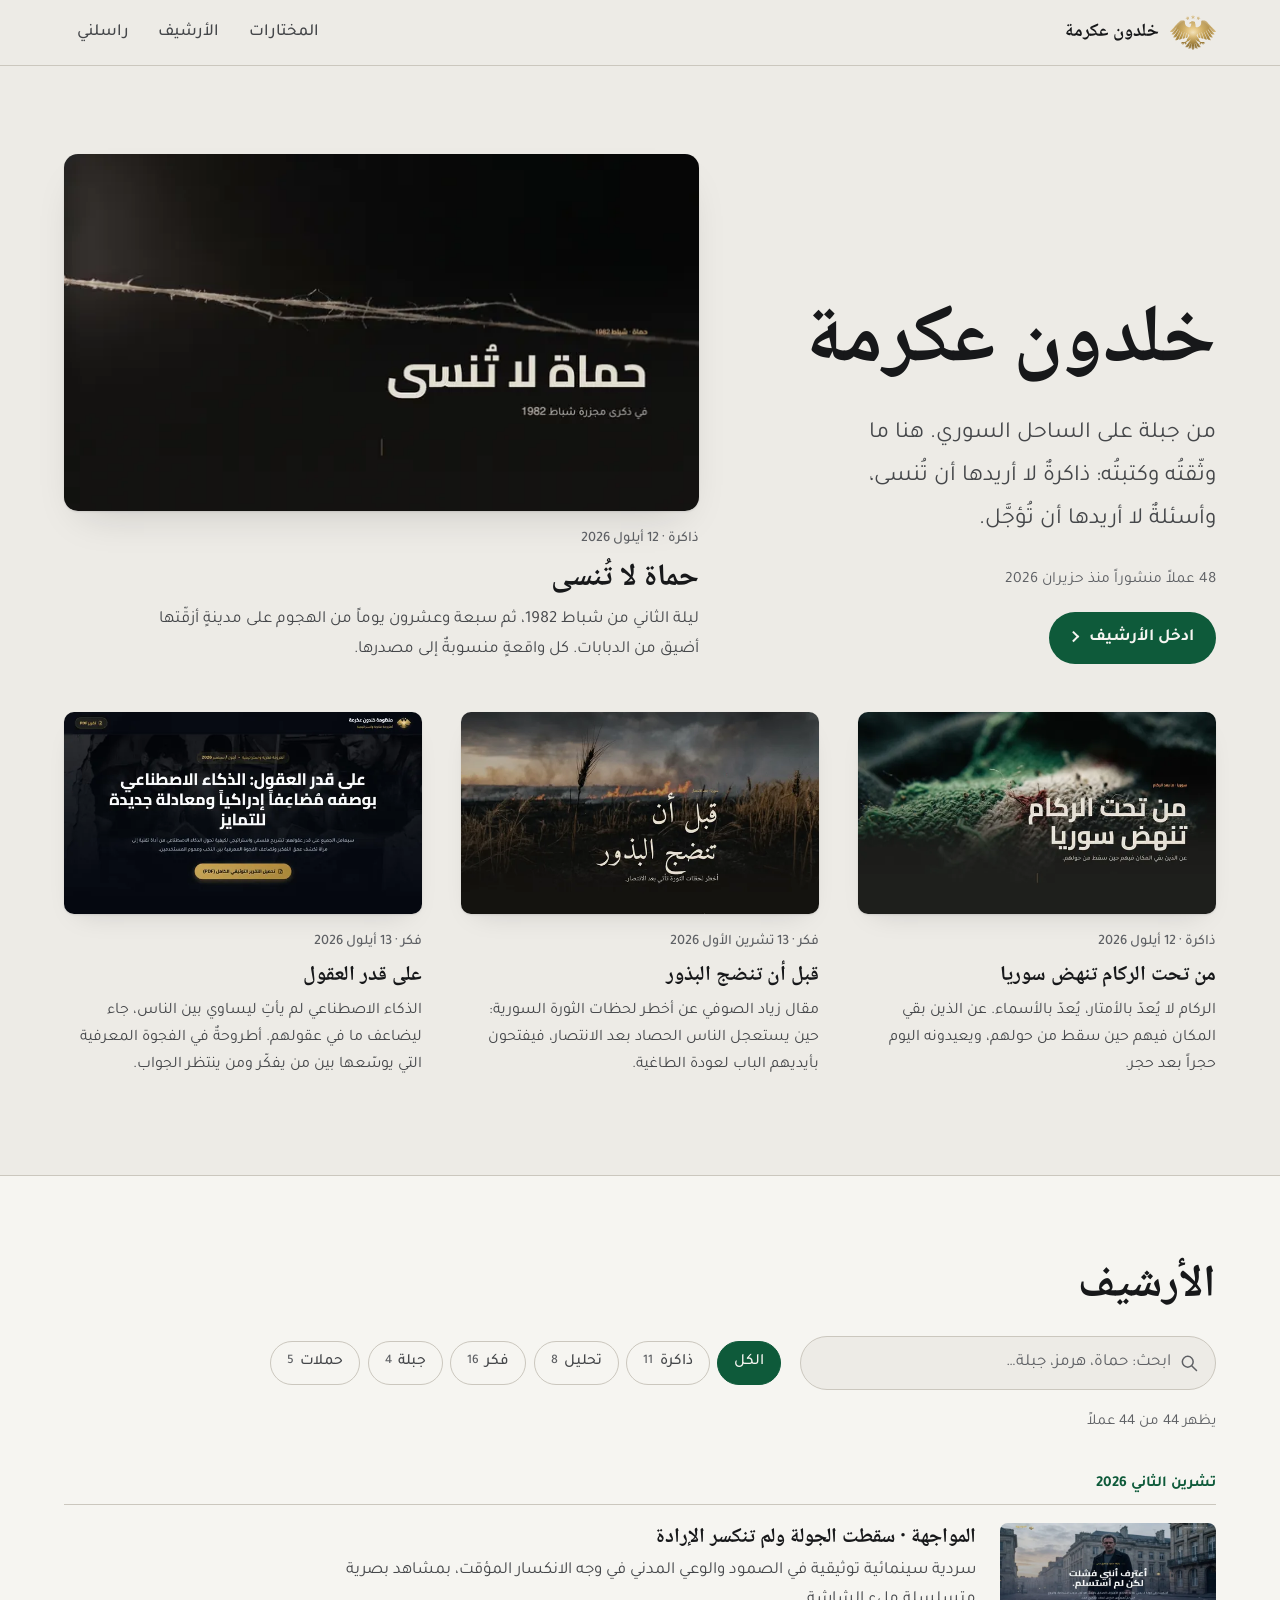
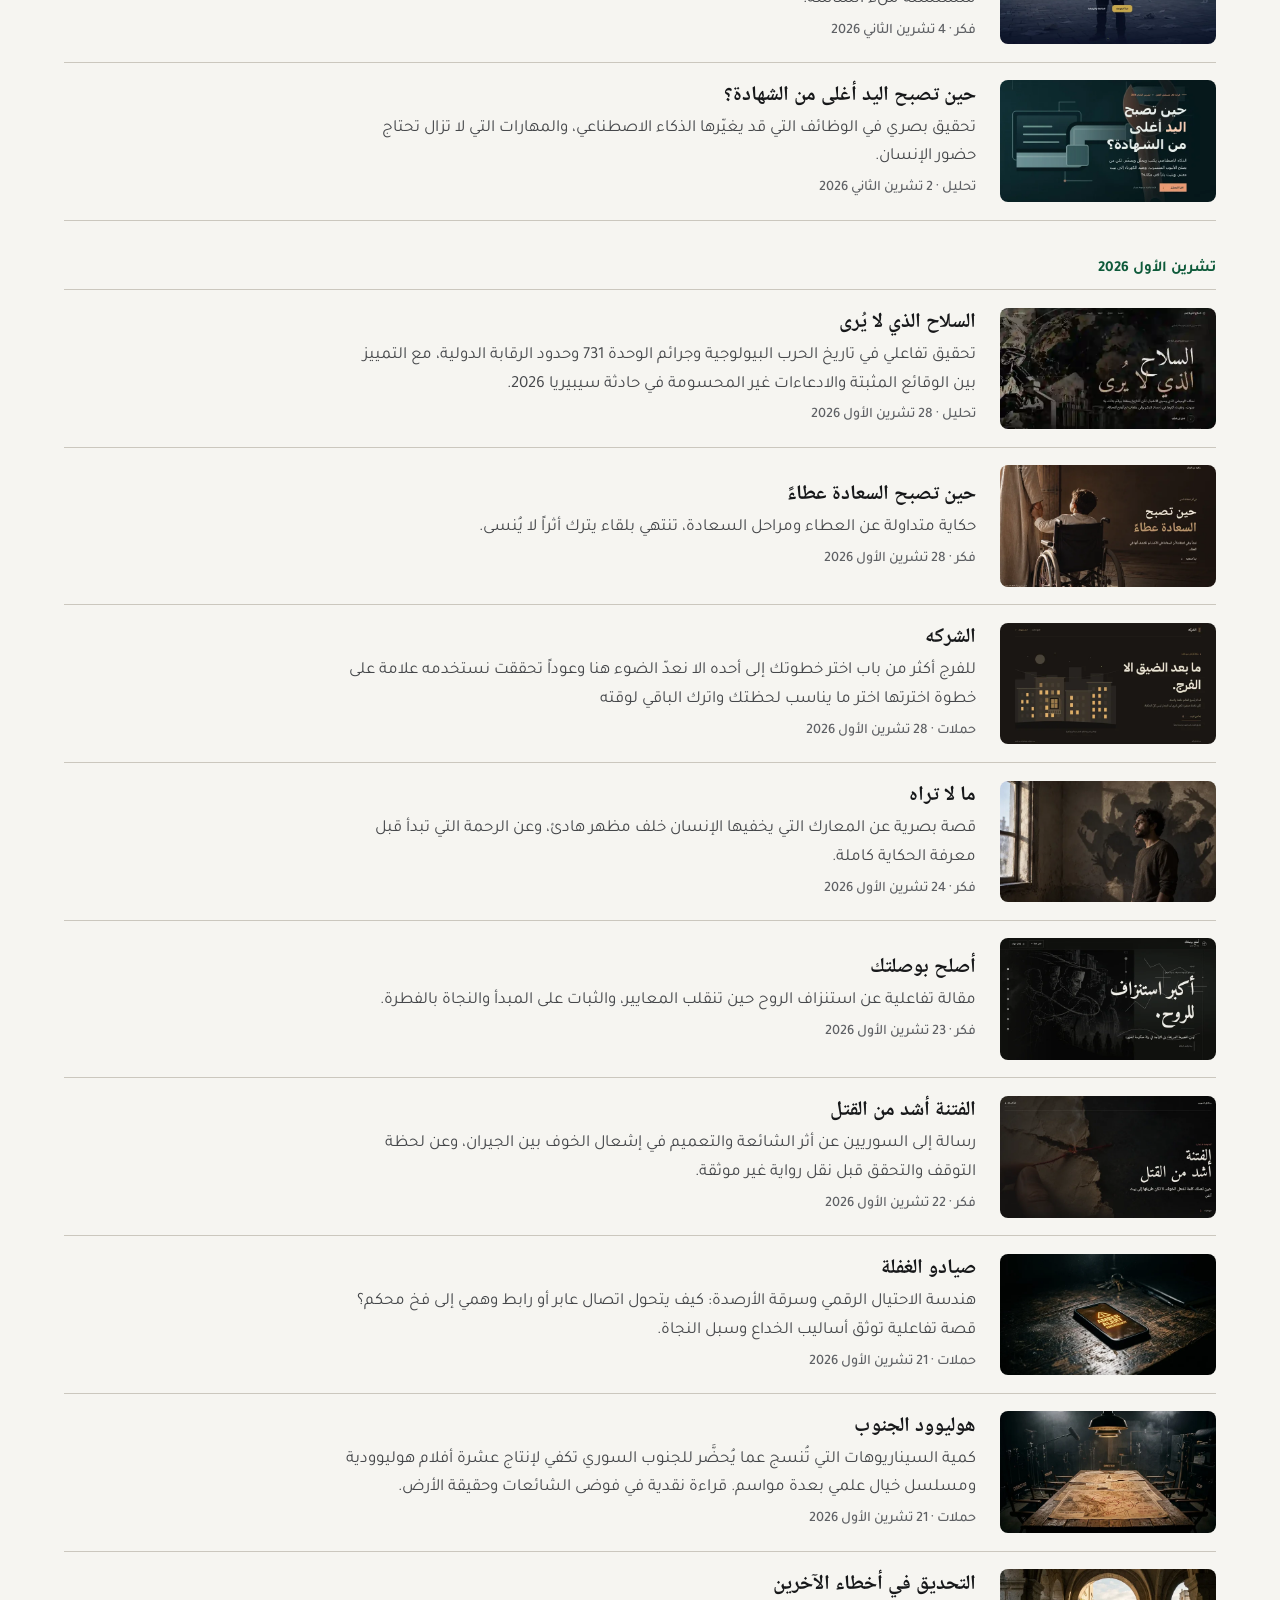
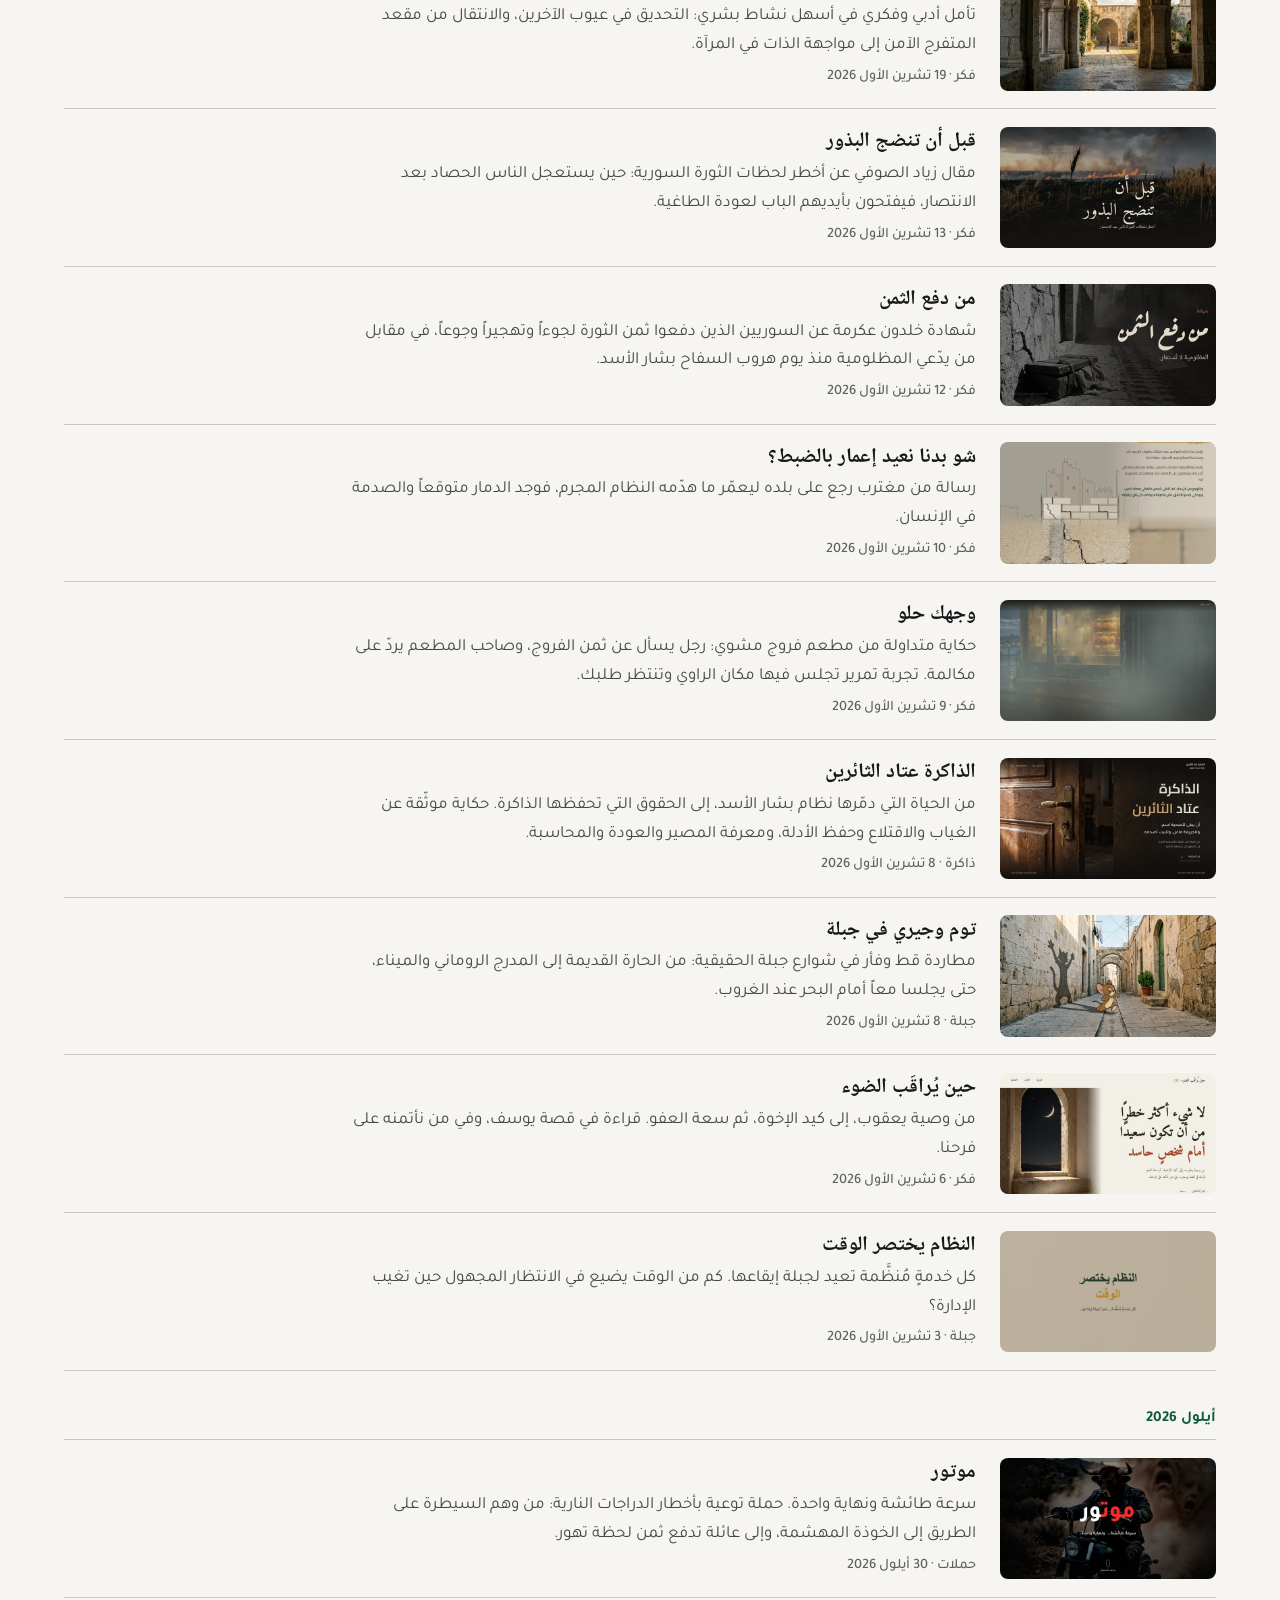
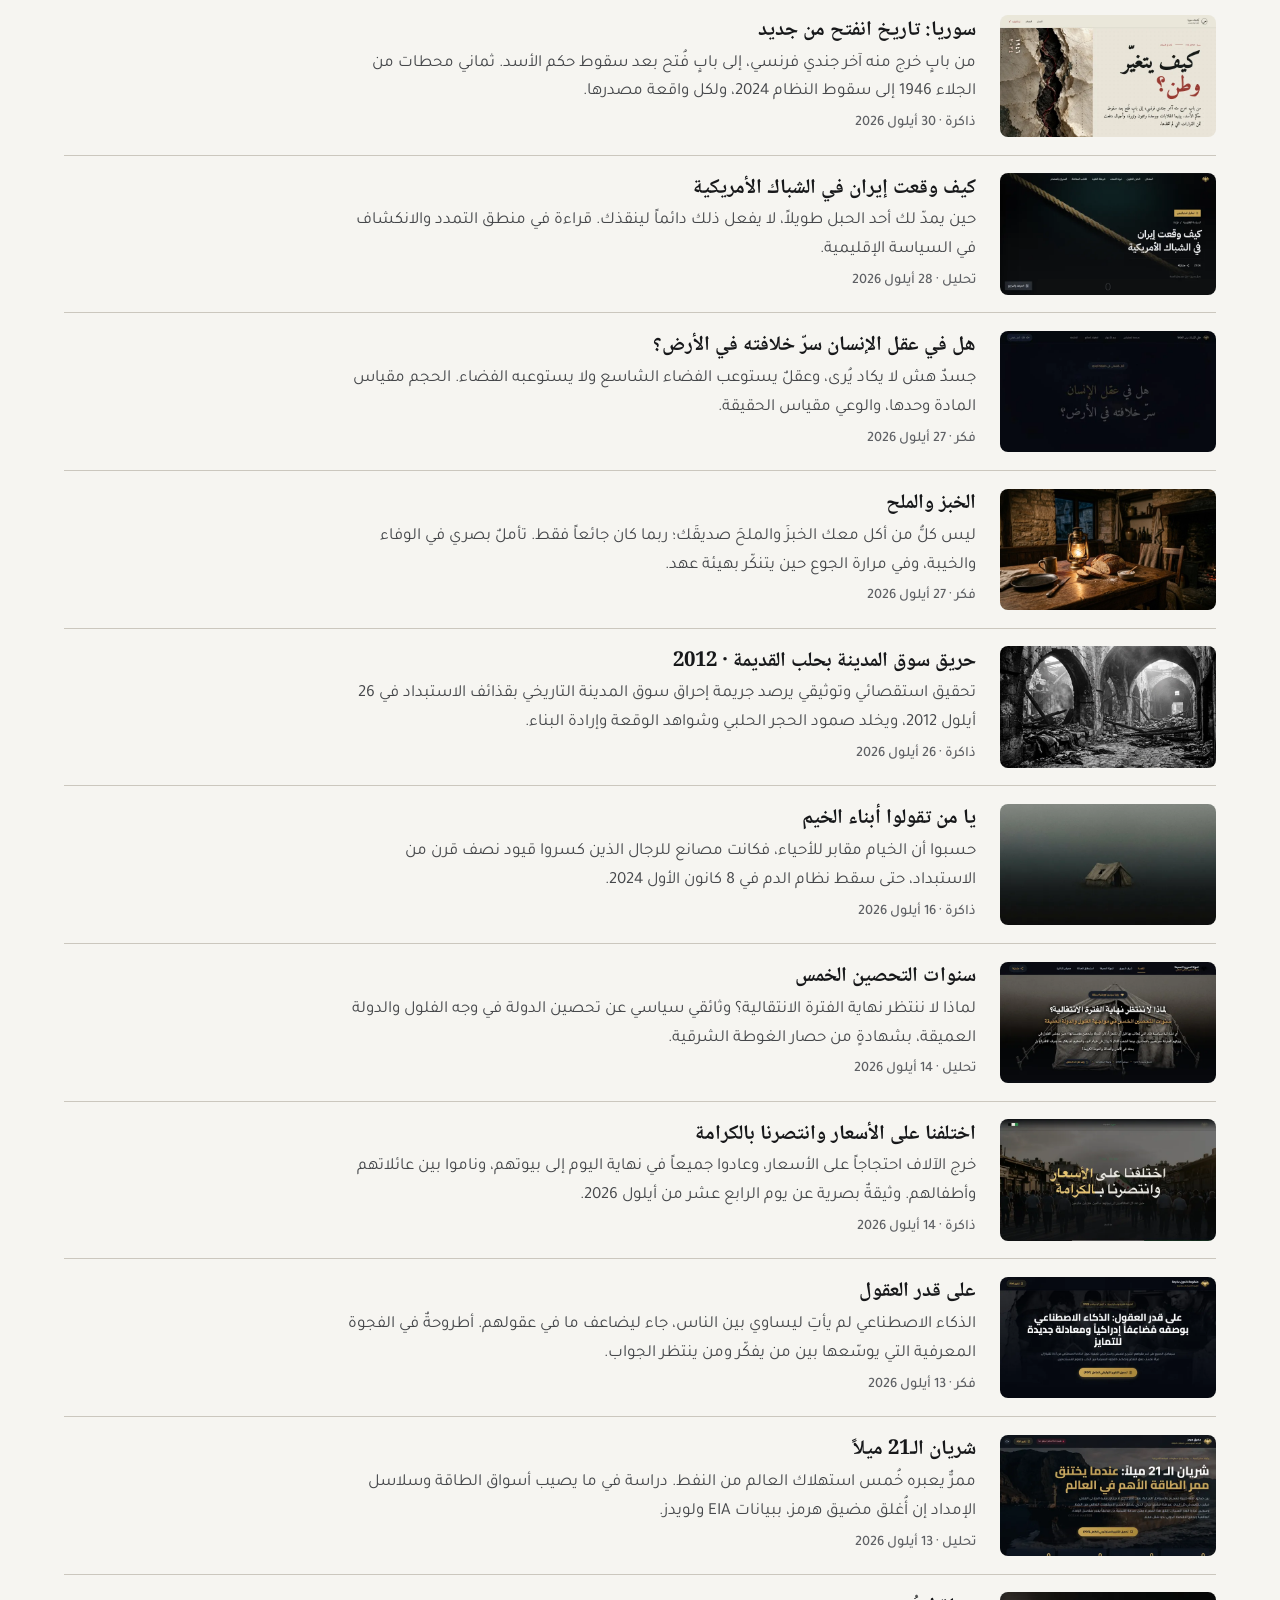
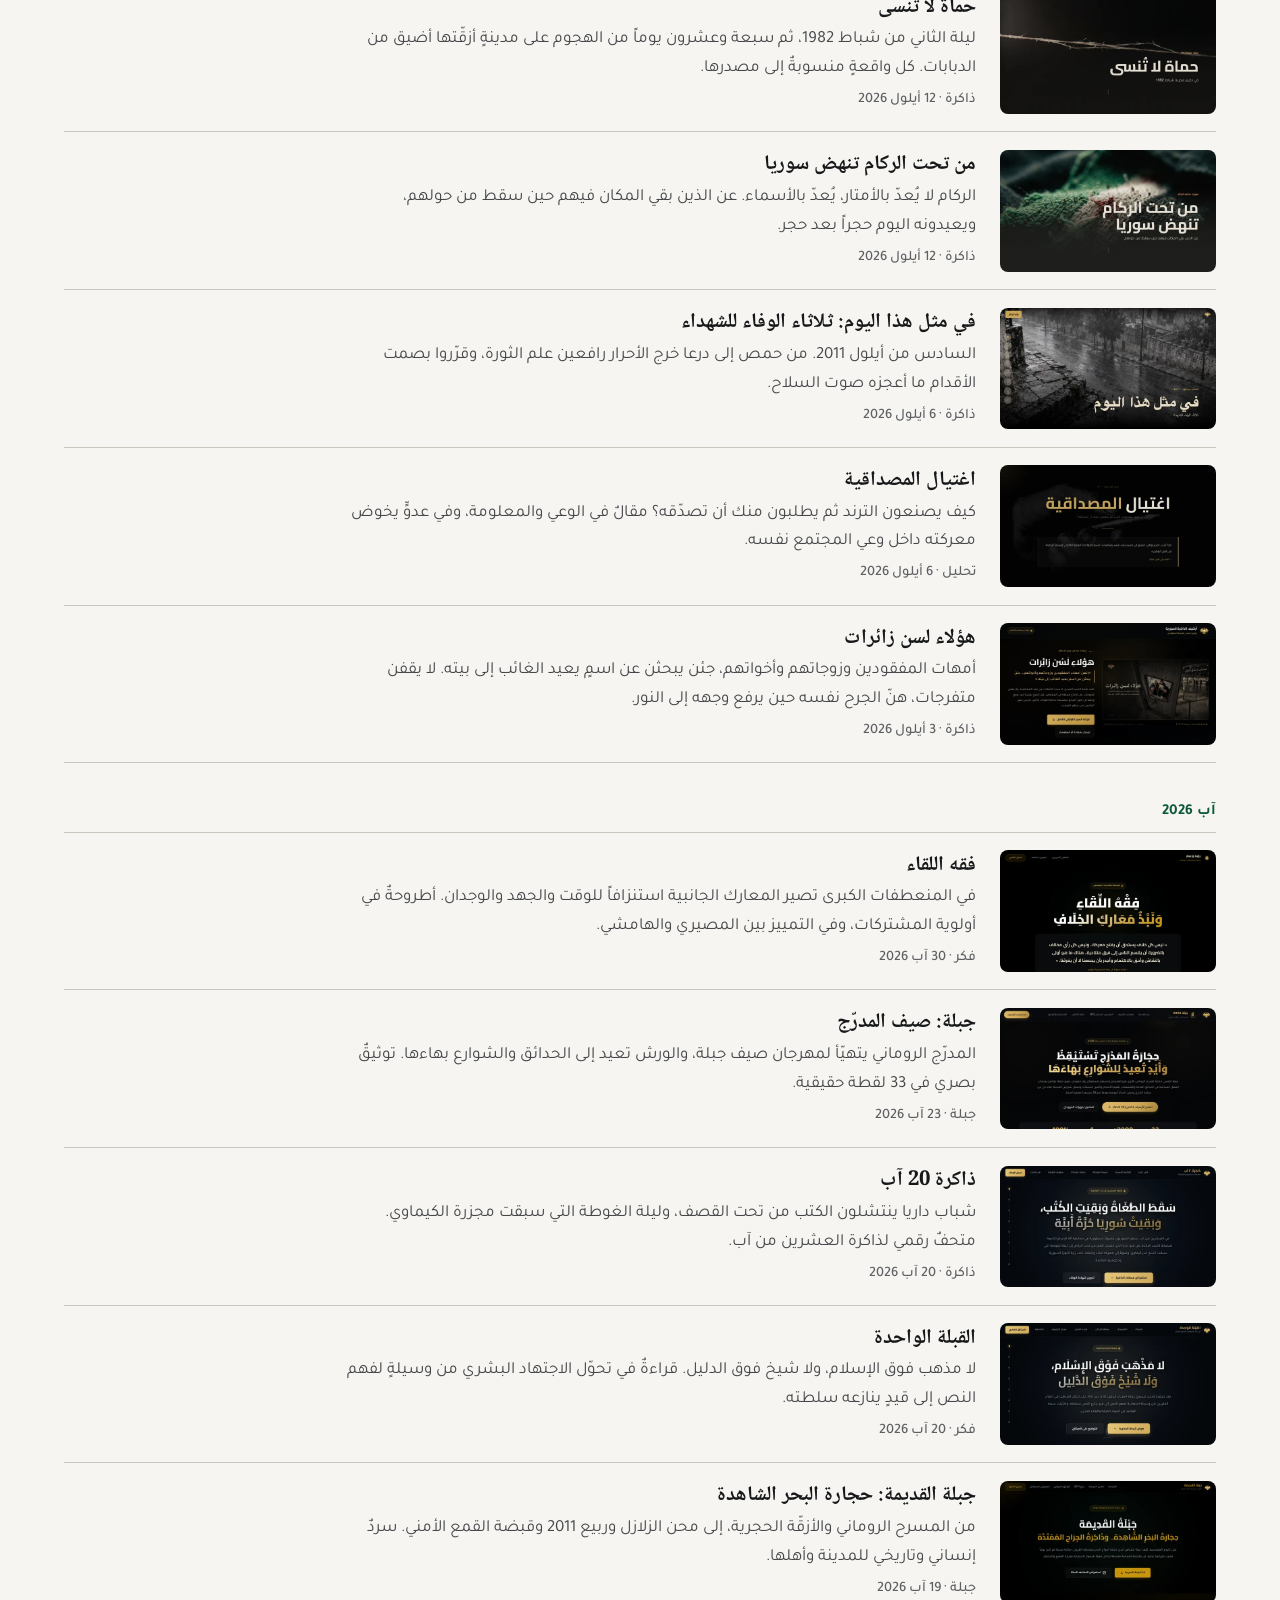
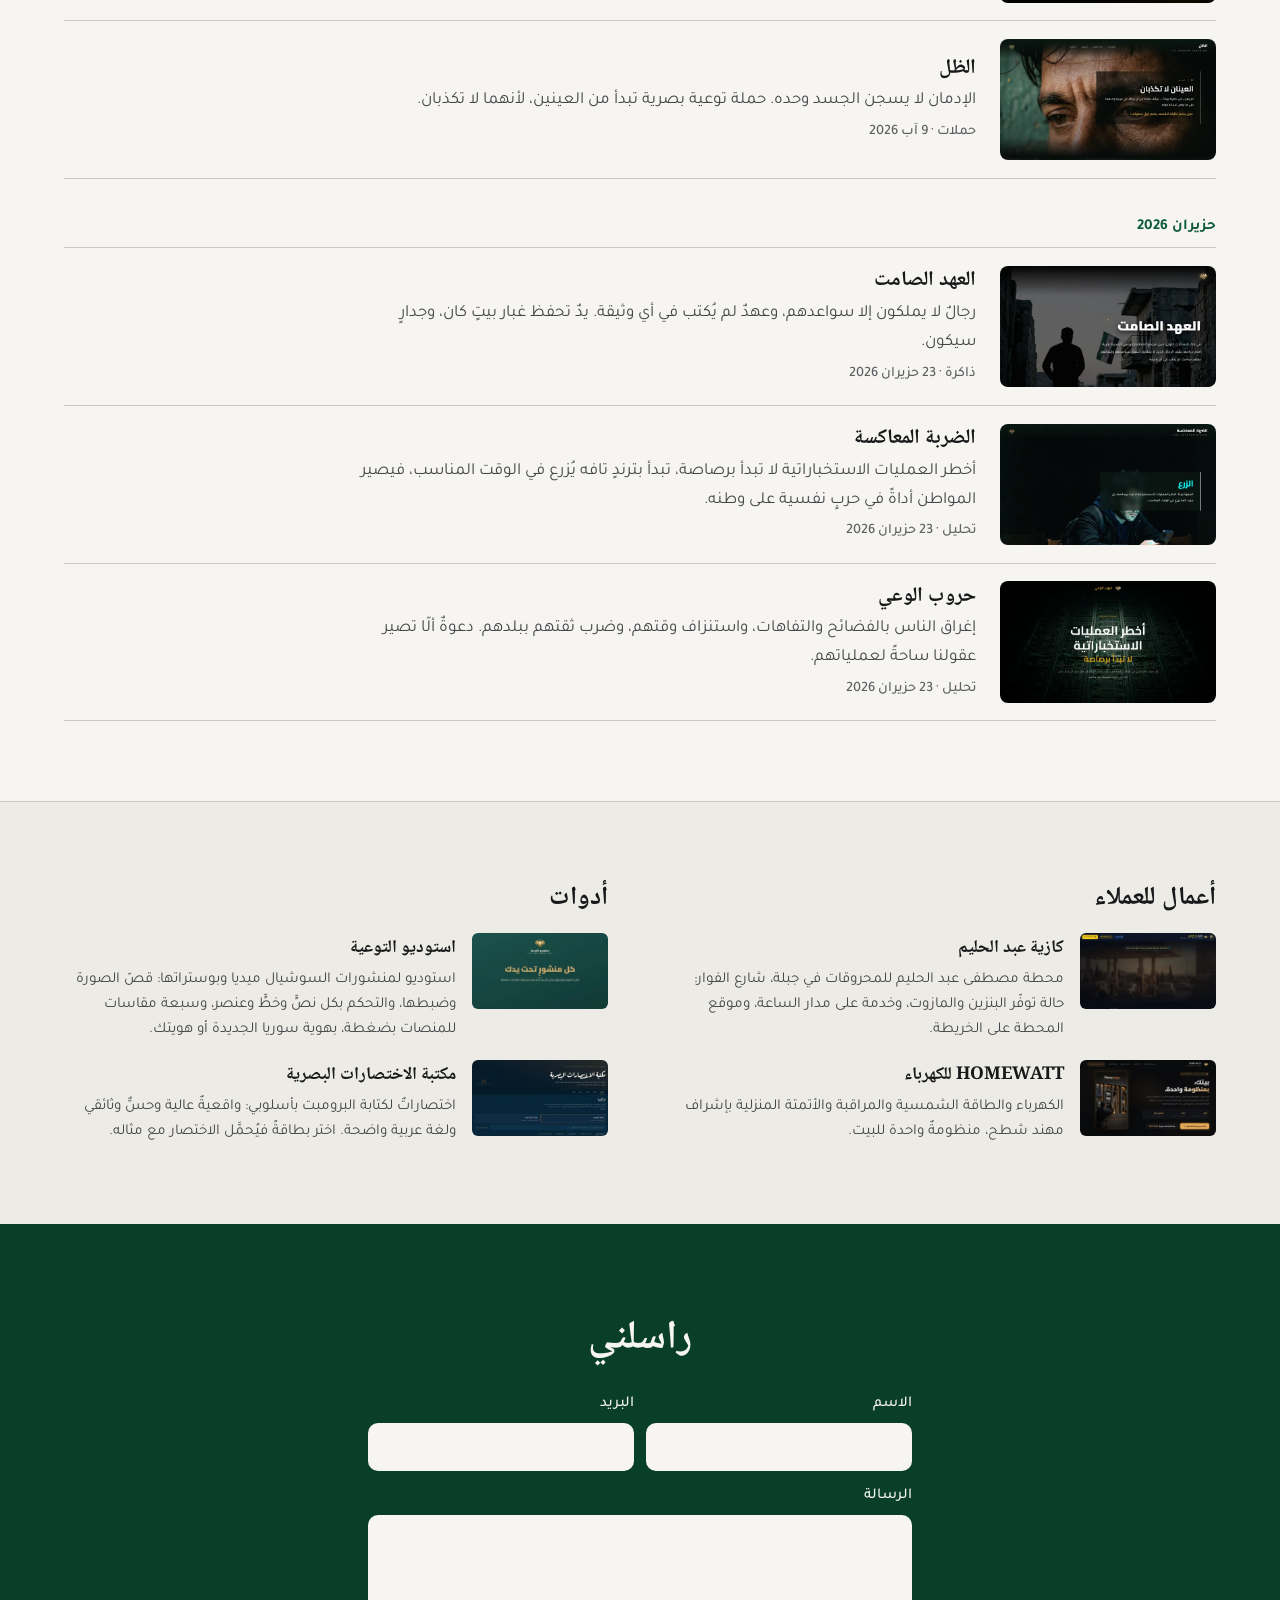
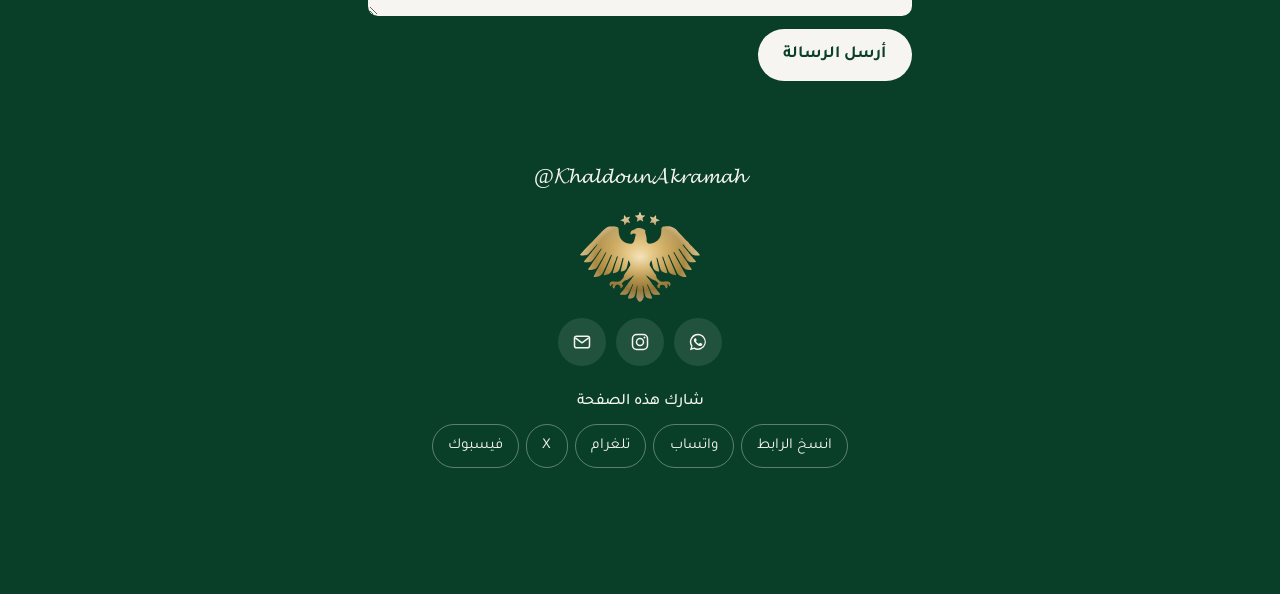
==== commit 5d6119d9: "إضافة موقع المواجهة إلى البوابة" ====
--- a/index.html
+++ b/index.html
@@ -11,14 +11,14 @@
   <meta property="og:locale" content="ar_AR">
   <meta property="og:type" content="website">
   <meta property="og:title" content="خلدون عكرمة: الأعمال المنشورة">
-  <meta property="og:description" content="47 عملاً منشوراً: ذاكرة سوريا، والوعي والإعلام، والفكر، وجبلة.">
+  <meta property="og:description" content="48 عملاً منشوراً: ذاكرة سوريا، والوعي والإعلام، والفكر، وجبلة.">
   <meta property="og:url" content="https://kakramah.github.io/">
   <meta property="og:image" content="https://kakramah.github.io/images/og-portal.jpg">
   <meta property="og:image:width" content="1200">
   <meta property="og:image:height" content="630">
   <meta name="twitter:card" content="summary_large_image">
   <meta name="twitter:title" content="خلدون عكرمة: الأعمال المنشورة">
-  <meta name="twitter:description" content="47 عملاً منشوراً: ذاكرة سوريا، والوعي والإعلام، والفكر، وجبلة.">
+  <meta name="twitter:description" content="48 عملاً منشوراً: ذاكرة سوريا، والوعي والإعلام، والفكر، وجبلة.">
   <meta name="twitter:image" content="https://kakramah.github.io/images/og-portal.jpg">
   <link rel="icon" type="image/svg+xml" href="images/eagle-emblem-metal.svg">
   <link rel="preload" href="fonts/NotoNaskhArabic-VF.woff2" as="font" type="font/woff2" crossorigin>
@@ -55,7 +55,7 @@
       <div class="intro-text">
         <h1 id="who">خلدون عكرمة</h1>
         <p class="lead">من جبلة على الساحل السوري. هنا ما وثّقتُه وكتبتُه: ذاكرةٌ لا أريدها أن تُنسى، وأسئلةٌ لا أريدها أن تُؤجَّل.</p>
-        <p class="tally">47 عملاً منشوراً منذ حزيران 2026</p>
+        <p class="tally">48 عملاً منشوراً منذ حزيران 2026</p>
         <a class="go" href="#archive">ادخل الأرشيف</a>
       </div>
       <a class="lead-work" href="https://kakramah.github.io/hama-1982/" target="_blank" rel="noopener noreferrer"><figure><img class="lead-img" src="images/thumb-hama-1982.webp" alt="الصفحة الأولى من: حماة لا تُنسى" width="640" height="360" fetchpriority="high"><figcaption><span class="meta">ذاكرة · 12 أيلول 2026</span><span class="t">حماة لا تُنسى</span><span class="d">ليلة الثاني من شباط 1982، ثم سبعة وعشرون يوماً من الهجوم على مدينةٍ أزقّتها أضيق من الدبابات. كل واقعةٍ منسوبةٌ إلى مصدرها.</span></figcaption></figure></a>
@@ -76,13 +76,13 @@
           </label>
           <div class="filters" role="group" aria-label="النوع">
             <button type="button" class="chip" data-type="all" aria-pressed="true">الكل</button>
-            <button type="button" class="chip" data-type="memory" aria-pressed="false">ذاكرة <span class="n">11</span></button><button type="button" class="chip" data-type="analysis" aria-pressed="false">تحليل <span class="n">8</span></button><button type="button" class="chip" data-type="thought" aria-pressed="false">فكر <span class="n">15</span></button><button type="button" class="chip" data-type="jableh" aria-pressed="false">جبلة <span class="n">4</span></button><button type="button" class="chip" data-type="campaign" aria-pressed="false">حملات <span class="n">5</span></button>
+            <button type="button" class="chip" data-type="memory" aria-pressed="false">ذاكرة <span class="n">11</span></button><button type="button" class="chip" data-type="analysis" aria-pressed="false">تحليل <span class="n">8</span></button><button type="button" class="chip" data-type="thought" aria-pressed="false">فكر <span class="n">16</span></button><button type="button" class="chip" data-type="jableh" aria-pressed="false">جبلة <span class="n">4</span></button><button type="button" class="chip" data-type="campaign" aria-pressed="false">حملات <span class="n">5</span></button>
           </div>
         </div>
-        <p class="shown" id="shown" aria-live="polite">يظهر 43 من 43 عملاً</p>
+        <p class="shown" id="shown" aria-live="polite">يظهر 44 من 44 عملاً</p>
       </div>
       <div class="register" id="register">
-        <div class="month"><h3 class="month-h">تشرين الثاني 2026</h3><ol class="rows"><li class="row" data-type="analysis" data-hay="حين تصبح اليد أغلى من الشهادة؟ تحقيق بصري في الوظائف التي قد يغيّرها الذكاء الاصطناعي، والمهارات التي لا تزال تحتاج حضور الإنسان. تحليل تشرين الثاني 2026"><a href="https://kakramah.github.io/hand-over-degree/" target="_blank" rel="noopener noreferrer"><img class="row-img" src="images/thumb-hand-over-degree.webp" alt="الصفحة الأولى من: حين تصبح اليد أغلى من الشهادة؟" width="640" height="360" loading="lazy" decoding="async"><span class="row-text"><span class="t">حين تصبح اليد أغلى من الشهادة؟</span><span class="d">تحقيق بصري في الوظائف التي قد يغيّرها الذكاء الاصطناعي، والمهارات التي لا تزال تحتاج حضور الإنسان.</span><span class="meta">تحليل · 2 تشرين الثاني 2026</span></span></a></li></ol></div><div class="month"><h3 class="month-h">تشرين الأول 2026</h3><ol class="rows"><li class="row" data-type="analysis" data-hay="السلاح الذي لا يُرى تحقيق تفاعلي في تاريخ الحرب البيولوجية وجرائم الوحدة 731 وحدود الرقابة الدولية، مع التمييز بين الوقائع المثبتة والادعاءات غير المحسومة في حادثة سيبيريا 2026. تحليل تشرين الأول 2026"><a href="https://kakramah.github.io/hidden-biological-threat/" target="_blank" rel="noopener noreferrer"><img class="row-img" src="images/thumb-hidden-biological-threat.webp" alt="الصفحة الأولى من: السلاح الذي لا يُرى" width="640" height="360" loading="lazy" decoding="async"><span class="row-text"><span class="t">السلاح الذي لا يُرى</span><span class="d">تحقيق تفاعلي في تاريخ الحرب البيولوجية وجرائم الوحدة 731 وحدود الرقابة الدولية، مع التمييز بين الوقائع المثبتة والادعاءات غير المحسومة في حادثة سيبيريا 2026.</span><span class="meta">تحليل · 28 تشرين الأول 2026</span></span></a></li><li class="row" data-type="thought" data-hay="حين تصبح السعادة عطاءً حكاية متداولة عن العطاء ومراحل السعادة، تنتهي بلقاء يترك أثراً لا يُنسى. فكر تشرين الأول 2026"><a href="https://kakramah.github.io/the-joy-of-giving/" target="_blank" rel="noopener noreferrer"><img class="row-img" src="images/thumb-the-joy-of-giving.webp" alt="الصفحة الأولى من: حين تصبح السعادة عطاءً" width="640" height="360" loading="lazy" decoding="async"><span class="row-text"><span class="t">حين تصبح السعادة عطاءً</span><span class="d">حكاية متداولة عن العطاء ومراحل السعادة، تنتهي بلقاء يترك أثراً لا يُنسى.</span><span class="meta">فكر · 28 تشرين الأول 2026</span></span></a></li><li class="row" data-type="campaign" data-hay="الشركه للفرج أكثر من باب اختر خطوتك إلى أحده الا نعدّ الضوء هنا وعوداً تحققت نستخدمه علامة على خطوة اخترتها اختر ما يناسب لحظتك واترك الباقي لوقته حملات تشرين الأول 2026"><a href="https://kakramah.github.io/baad-aldeek/" target="_blank" rel="noopener noreferrer"><img class="row-img" src="images/thumb-baad-aldeek.webp" alt="الصفحة الأولى من: الشركه" width="640" height="360" loading="lazy" decoding="async"><span class="row-text"><span class="t">الشركه</span><span class="d">للفرج أكثر من باب اختر خطوتك إلى أحده الا نعدّ الضوء هنا وعوداً تحققت نستخدمه علامة على خطوة اخترتها اختر ما يناسب لحظتك واترك الباقي لوقته</span><span class="meta">حملات · 28 تشرين الأول 2026</span></span></a></li><li class="row" data-type="thought" data-hay="ما لا تراه قصة بصرية عن المعارك التي يخفيها الإنسان خلف مظهر هادئ، وعن الرحمة التي تبدأ قبل معرفة الحكاية كاملة. فكر تشرين الأول 2026"><a href="https://kakramah.github.io/hidden-battle/" target="_blank" rel="noopener noreferrer"><img class="row-img" src="images/thumb-hidden-battle.webp" alt="الصفحة الأولى من: ما لا تراه" width="640" height="360" loading="lazy" decoding="async"><span class="row-text"><span class="t">ما لا تراه</span><span class="d">قصة بصرية عن المعارك التي يخفيها الإنسان خلف مظهر هادئ، وعن الرحمة التي تبدأ قبل معرفة الحكاية كاملة.</span><span class="meta">فكر · 24 تشرين الأول 2026</span></span></a></li><li class="row" data-type="thought" data-hay="أصلح بوصلتك مقالة تفاعلية عن استنزاف الروح حين تنقلب المعايير، والثبات على المبدأ والنجاة بالفطرة. فكر تشرين الأول 2026"><a href="https://kakramah.github.io/compass-of-integrity/" target="_blank" rel="noopener noreferrer"><img class="row-img" src="images/thumb-compass-of-integrity.webp" alt="الصفحة الأولى من: أصلح بوصلتك" width="640" height="360" loading="lazy" decoding="async"><span class="row-text"><span class="t">أصلح بوصلتك</span><span class="d">مقالة تفاعلية عن استنزاف الروح حين تنقلب المعايير، والثبات على المبدأ والنجاة بالفطرة.</span><span class="meta">فكر · 23 تشرين الأول 2026</span></span></a></li><li class="row" data-type="thought" data-hay="الفتنة أشد من القتل رسالة إلى السوريين عن أثر الشائعة والتعميم في إشعال الخوف بين الجيران، وعن لحظة التوقف والتحقق قبل نقل رواية غير موثقة. فكر تشرين الأول 2026"><a href="https://kakramah.github.io/fitna-ashadd-min-al-qatl/" target="_blank" rel="noopener noreferrer"><img class="row-img" src="images/thumb-fitna-ashadd-min-al-qatl.webp" alt="الصفحة الأولى من: الفتنة أشد من القتل" width="640" height="360" loading="lazy" decoding="async"><span class="row-text"><span class="t">الفتنة أشد من القتل</span><span class="d">رسالة إلى السوريين عن أثر الشائعة والتعميم في إشعال الخوف بين الجيران، وعن لحظة التوقف والتحقق قبل نقل رواية غير موثقة.</span><span class="meta">فكر · 22 تشرين الأول 2026</span></span></a></li><li class="row" data-type="campaign" data-hay="صيادو الغفلة هندسة الاحتيال الرقمي وسرقة الأرصدة: كيف يتحول اتصال عابر أو رابط وهمي إلى فخ محكم؟ قصة تفاعلية توثق أساليب الخداع وسبل النجاة. حملات تشرين الأول 2026"><a href="https://kakramah.github.io/digital-fraud/" target="_blank" rel="noopener noreferrer"><img class="row-img" src="images/thumb-digital-fraud.webp" alt="الصفحة الأولى من: صيادو الغفلة" width="640" height="360" loading="lazy" decoding="async"><span class="row-text"><span class="t">صيادو الغفلة</span><span class="d">هندسة الاحتيال الرقمي وسرقة الأرصدة: كيف يتحول اتصال عابر أو رابط وهمي إلى فخ محكم؟ قصة تفاعلية توثق أساليب الخداع وسبل النجاة.</span><span class="meta">حملات · 21 تشرين الأول 2026</span></span></a></li><li class="row" data-type="campaign" data-hay="هوليوود الجنوب كمية السيناريوهات التي تُنسج عما يُحضَّر للجنوب السوري تكفي لإنتاج عشرة أفلام هوليوودية ومسلسل خيال علمي بعدة مواسم. قراءة نقدية في فوضى الشائعات وحقيقة الأرض. حملات تشرين الأول 2026"><a href="https://kakramah.github.io/hollywood-south/" target="_blank" rel="noopener noreferrer"><img class="row-img" src="images/thumb-hollywood-south.webp" alt="الصفحة الأولى من: هوليوود الجنوب" width="640" height="360" loading="lazy" decoding="async"><span class="row-text"><span class="t">هوليوود الجنوب</span><span class="d">كمية السيناريوهات التي تُنسج عما يُحضَّر للجنوب السوري تكفي لإنتاج عشرة أفلام هوليوودية ومسلسل خيال علمي بعدة مواسم. قراءة نقدية في فوضى الشائعات وحقيقة الأرض.</span><span class="meta">حملات · 21 تشرين الأول 2026</span></span></a></li><li class="row" data-type="thought" data-hay="التحديق في أخطاء الآخرين تأمل أدبي وفكري في أسهل نشاط بشري: التحديق في عيوب الآخرين، والانتقال من مقعد المتفرج الآمن إلى مواجهة الذات في المرآة. فكر تشرين الأول 2026"><a href="https://kakramah.github.io/gazing-at-faults/" target="_blank" rel="noopener noreferrer"><img class="row-img" src="images/thumb-gazing-at-faults.webp" alt="الصفحة الأولى من: التحديق في أخطاء الآخرين" width="640" height="360" loading="lazy" decoding="async"><span class="row-text"><span class="t">التحديق في أخطاء الآخرين</span><span class="d">تأمل أدبي وفكري في أسهل نشاط بشري: التحديق في عيوب الآخرين، والانتقال من مقعد المتفرج الآمن إلى مواجهة الذات في المرآة.</span><span class="meta">فكر · 19 تشرين الأول 2026</span></span></a></li><li class="row" data-type="thought" data-hay="قبل أن تنضج البذور مقال زياد الصوفي عن أخطر لحظات الثورة السورية: حين يستعجل الناس الحصاد بعد الانتصار، فيفتحون بأيديهم الباب لعودة الطاغية. فكر تشرين الأول 2026"><a href="https://kakramah.github.io/before-the-seeds-ripen/" target="_blank" rel="noopener noreferrer"><img class="row-img" src="images/thumb-before-the-seeds-ripen.webp" alt="الصفحة الأولى من: قبل أن تنضج البذور" width="640" height="360" loading="lazy" decoding="async"><span class="row-text"><span class="t">قبل أن تنضج البذور</span><span class="d">مقال زياد الصوفي عن أخطر لحظات الثورة السورية: حين يستعجل الناس الحصاد بعد الانتصار، فيفتحون بأيديهم الباب لعودة الطاغية.</span><span class="meta">فكر · 13 تشرين الأول 2026</span></span></a></li><li class="row" data-type="thought" data-hay="من دفع الثمن شهادة خلدون عكرمة عن السوريين الذين دفعوا ثمن الثورة لجوءاً وتهجيراً وجوعاً، في مقابل من يدّعي المظلومية منذ يوم هروب السفاح بشار الأسد. فكر تشرين الأول 2026"><a href="https://kakramah.github.io/who-paid-the-price/" target="_blank" rel="noopener noreferrer"><img class="row-img" src="images/thumb-who-paid-the-price.webp" alt="الصفحة الأولى من: من دفع الثمن" width="640" height="360" loading="lazy" decoding="async"><span class="row-text"><span class="t">من دفع الثمن</span><span class="d">شهادة خلدون عكرمة عن السوريين الذين دفعوا ثمن الثورة لجوءاً وتهجيراً وجوعاً، في مقابل من يدّعي المظلومية منذ يوم هروب السفاح بشار الأسد.</span><span class="meta">فكر · 12 تشرين الأول 2026</span></span></a></li><li class="row" data-type="thought" data-hay="شو بدنا نعيد إعمار بالضبط؟ رسالة من مغترب رجع على بلده ليعمّر ما هدّمه النظام المجرم، فوجد الدمار متوقعاً والصدمة في الإنسان. فكر تشرين الأول 2026"><a href="https://kakramah.github.io/al-hajar-wal-insan/" target="_blank" rel="noopener noreferrer"><img class="row-img" src="images/thumb-al-hajar-wal-insan.webp" alt="الصفحة الأولى من: شو بدنا نعيد إعمار بالضبط؟" width="640" height="360" loading="lazy" decoding="async"><span class="row-text"><span class="t">شو بدنا نعيد إعمار بالضبط؟</span><span class="d">رسالة من مغترب رجع على بلده ليعمّر ما هدّمه النظام المجرم، فوجد الدمار متوقعاً والصدمة في الإنسان.</span><span class="meta">فكر · 10 تشرين الأول 2026</span></span></a></li><li class="row" data-type="thought" data-hay="وجهك حلو حكاية متداولة من مطعم فروج مشوي: رجل يسأل عن ثمن الفروج، وصاحب المطعم يردّ على مكالمة. تجربة تمرير تجلس فيها مكان الراوي وتنتظر طلبك. فكر تشرين الأول 2026"><a href="https://kakramah.github.io/wajhak-helw/" target="_blank" rel="noopener noreferrer"><img class="row-img" src="images/thumb-wajhak-helw.webp" alt="الصفحة الأولى من: وجهك حلو" width="640" height="360" loading="lazy" decoding="async"><span class="row-text"><span class="t">وجهك حلو</span><span class="d">حكاية متداولة من مطعم فروج مشوي: رجل يسأل عن ثمن الفروج، وصاحب المطعم يردّ على مكالمة. تجربة تمرير تجلس فيها مكان الراوي وتنتظر طلبك.</span><span class="meta">فكر · 9 تشرين الأول 2026</span></span></a></li><li class="row" data-type="memory" data-hay="الذاكرة عتاد الثائرين من الحياة التي دمّرها نظام بشار الأسد، إلى الحقوق التي تحفظها الذاكرة. حكاية موثّقة عن الغياب والاقتلاع وحفظ الأدلة، ومعرفة المصير والعودة والمحاسبة. ذاكرة تشرين الأول 2026"><a href="https://kakramah.github.io/memory-keeps-rights/" target="_blank" rel="noopener noreferrer"><img class="row-img" src="images/thumb-memory-keeps-rights.webp" alt="الصفحة الأولى من: الذاكرة عتاد الثائرين" width="640" height="360" loading="lazy" decoding="async"><span class="row-text"><span class="t">الذاكرة عتاد الثائرين</span><span class="d">من الحياة التي دمّرها نظام بشار الأسد، إلى الحقوق التي تحفظها الذاكرة. حكاية موثّقة عن الغياب والاقتلاع وحفظ الأدلة، ومعرفة المصير والعودة والمحاسبة.</span><span class="meta">ذاكرة · 8 تشرين الأول 2026</span></span></a></li><li class="row" data-type="jableh" data-hay="توم وجيري في جبلة مطاردة قط وفأر في شوارع جبلة الحقيقية: من الحارة القديمة إلى المدرج الروماني والميناء، حتى يجلسا معاً أمام البحر عند الغروب. جبلة تشرين الأول 2026"><a href="https://kakramah.github.io/tom-and-jerry-jableh/" target="_blank" rel="noopener noreferrer"><img class="row-img" src="images/thumb-tom-and-jerry-jableh.webp" alt="الصفحة الأولى من: توم وجيري في جبلة" width="640" height="360" loading="lazy" decoding="async"><span class="row-text"><span class="t">توم وجيري في جبلة</span><span class="d">مطاردة قط وفأر في شوارع جبلة الحقيقية: من الحارة القديمة إلى المدرج الروماني والميناء، حتى يجلسا معاً أمام البحر عند الغروب.</span><span class="meta">جبلة · 8 تشرين الأول 2026</span></span></a></li><li class="row" data-type="thought" data-hay="حين يُراقَب الضوء من وصية يعقوب، إلى كيد الإخوة، ثم سعة العفو. قراءة في قصة يوسف، وفي من نأتمنه على فرحنا. فكر تشرين الأول 2026"><a href="https://kakramah.github.io/joy-under-glass/" target="_blank" rel="noopener noreferrer"><img class="row-img" src="images/thumb-joy-under-glass.webp" alt="الصفحة الأولى من: حين يُراقَب الضوء" width="640" height="360" loading="lazy" decoding="async"><span class="row-text"><span class="t">حين يُراقَب الضوء</span><span class="d">من وصية يعقوب، إلى كيد الإخوة، ثم سعة العفو. قراءة في قصة يوسف، وفي من نأتمنه على فرحنا.</span><span class="meta">فكر · 6 تشرين الأول 2026</span></span></a></li><li class="row" data-type="jableh" data-hay="النظام يختصر الوقت كل خدمةٍ مُنظَّمة تعيد لجبلة إيقاعها. كم من الوقت يضيع في الانتظار المجهول حين تغيب الإدارة؟ جبلة تشرين الأول 2026"><a href="https://kakramah.github.io/jableh-time/" target="_blank" rel="noopener noreferrer"><img class="row-img" src="images/thumb-jableh-time.webp" alt="الصفحة الأولى من: النظام يختصر الوقت" width="640" height="360" loading="lazy" decoding="async"><span class="row-text"><span class="t">النظام يختصر الوقت</span><span class="d">كل خدمةٍ مُنظَّمة تعيد لجبلة إيقاعها. كم من الوقت يضيع في الانتظار المجهول حين تغيب الإدارة؟</span><span class="meta">جبلة · 3 تشرين الأول 2026</span></span></a></li></ol></div><div class="month"><h3 class="month-h">أيلول 2026</h3><ol class="rows"><li class="row" data-type="campaign" data-hay="موتور سرعة طائشة ونهاية واحدة. حملة توعية بأخطار الدراجات النارية: من وهم السيطرة على الطريق إلى الخوذة المهشمة، وإلى عائلة تدفع ثمن لحظة تهور. حملات أيلول 2026"><a href="https://kakramah.github.io/motor-site/" target="_blank" rel="noopener noreferrer"><img class="row-img" src="images/thumb-motor-site.webp" alt="الصفحة الأولى من: موتور" width="640" height="360" loading="lazy" decoding="async"><span class="row-text"><span class="t">موتور</span><span class="d">سرعة طائشة ونهاية واحدة. حملة توعية بأخطار الدراجات النارية: من وهم السيطرة على الطريق إلى الخوذة المهشمة، وإلى عائلة تدفع ثمن لحظة تهور.</span><span class="meta">حملات · 30 أيلول 2026</span></span></a></li><li class="row" data-type="memory" data-hay="سوريا: تاريخ انفتح من جديد من بابٍ خرج منه آخر جندي فرنسي، إلى بابٍ فُتح بعد سقوط حكم الأسد. ثماني محطات من الجلاء 1946 إلى سقوط النظام 2024، ولكل واقعة مصدرها. ذاكرة أيلول 2026"><a href="https://kakramah.github.io/syrian-history-dashboard/" target="_blank" rel="noopener noreferrer"><img class="row-img" src="images/thumb-syrian-history-dashboard.webp" alt="الصفحة الأولى من: سوريا: تاريخ انفتح من جديد" width="640" height="360" loading="lazy" decoding="async"><span class="row-text"><span class="t">سوريا: تاريخ انفتح من جديد</span><span class="d">من بابٍ خرج منه آخر جندي فرنسي، إلى بابٍ فُتح بعد سقوط حكم الأسد. ثماني محطات من الجلاء 1946 إلى سقوط النظام 2024، ولكل واقعة مصدرها.</span><span class="meta">ذاكرة · 30 أيلول 2026</span></span></a></li><li class="row" data-type="analysis" data-hay="كيف وقعت إيران في الشباك الأمريكية حين يمدّ لك أحد الحبل طويلاً، لا يفعل ذلك دائماً لينقذك. قراءة في منطق التمدد والانكشاف في السياسة الإقليمية. تحليل أيلول 2026"><a href="https://kakramah.github.io/middle-east-power-trap/" target="_blank" rel="noopener noreferrer"><img class="row-img" src="images/thumb-middle-east-power-trap.webp" alt="الصفحة الأولى من: كيف وقعت إيران في الشباك الأمريكية" width="640" height="360" loading="lazy" decoding="async"><span class="row-text"><span class="t">كيف وقعت إيران في الشباك الأمريكية</span><span class="d">حين يمدّ لك أحد الحبل طويلاً، لا يفعل ذلك دائماً لينقذك. قراءة في منطق التمدد والانكشاف في السياسة الإقليمية.</span><span class="meta">تحليل · 28 أيلول 2026</span></span></a></li><li class="row" data-type="thought" data-hay="هل في عقل الإنسان سرّ خلافته في الأرض؟ جسدٌ هش لا يكاد يُرى، وعقلٌ يستوعب الفضاء الشاسع ولا يستوعبه الفضاء. الحجم مقياس المادة وحدها، والوعي مقياس الحقيقة. فكر أيلول 2026"><a href="https://kakramah.github.io/cosmic-mind/" target="_blank" rel="noopener noreferrer"><img class="row-img" src="images/thumb-cosmic-mind.webp" alt="الصفحة الأولى من: هل في عقل الإنسان سرّ خلافته في الأرض؟" width="640" height="360" loading="lazy" decoding="async"><span class="row-text"><span class="t">هل في عقل الإنسان سرّ خلافته في الأرض؟</span><span class="d">جسدٌ هش لا يكاد يُرى، وعقلٌ يستوعب الفضاء الشاسع ولا يستوعبه الفضاء. الحجم مقياس المادة وحدها، والوعي مقياس الحقيقة.</span><span class="meta">فكر · 27 أيلول 2026</span></span></a></li><li class="row" data-type="thought" data-hay="الخبز والملح ليس كلُّ من أكل معك الخبزَ والملحَ صديقَك؛ ربما كان جائعاً فقط. تأملٌ بصري في الوفاء والخيبة، وفي مرارة الجوع حين يتنكّر بهيئة عهد. فكر أيلول 2026"><a href="https://kakramah.github.io/bread-and-salt/" target="_blank" rel="noopener noreferrer"><img class="row-img" src="images/thumb-bread-and-salt.webp" alt="الصفحة الأولى من: الخبز والملح" width="640" height="360" loading="lazy" decoding="async"><span class="row-text"><span class="t">الخبز والملح</span><span class="d">ليس كلُّ من أكل معك الخبزَ والملحَ صديقَك؛ ربما كان جائعاً فقط. تأملٌ بصري في الوفاء والخيبة، وفي مرارة الجوع حين يتنكّر بهيئة عهد.</span><span class="meta">فكر · 27 أيلول 2026</span></span></a></li><li class="row" data-type="memory" data-hay="حريق سوق المدينة بحلب القديمة · 2012 تحقيق استقصائي وتوثيقي يرصد جريمة إحراق سوق المدينة التاريخي بقذائف الاستبداد في 26 أيلول 2012، ويخلد صمود الحجر الحلبي وشواهد الوقعة وإرادة البناء. ذاكرة أيلول 2026"><a href="https://kakramah.github.io/aleppo-souq-fire-2012/" target="_blank" rel="noopener noreferrer"><img class="row-img" src="images/thumb-aleppo-souq-fire-2012.webp" alt="الصفحة الأولى من: حريق سوق المدينة بحلب القديمة · 2012" width="640" height="360" loading="lazy" decoding="async"><span class="row-text"><span class="t">حريق سوق المدينة بحلب القديمة · 2012</span><span class="d">تحقيق استقصائي وتوثيقي يرصد جريمة إحراق سوق المدينة التاريخي بقذائف الاستبداد في 26 أيلول 2012، ويخلد صمود الحجر الحلبي وشواهد الوقعة وإرادة البناء.</span><span class="meta">ذاكرة · 26 أيلول 2026</span></span></a></li><li class="row" data-type="memory" data-hay="يا من تقولوا أبناء الخيم حسبوا أن الخيام مقابر للأحياء، فكانت مصانع للرجال الذين كسروا قيود نصف قرن من الاستبداد، حتى سقط نظام الدم في 8 كانون الأول 2024. ذاكرة أيلول 2026"><a href="https://kakramah.github.io/abnaa-al-khiyam/" target="_blank" rel="noopener noreferrer"><img class="row-img" src="images/thumb-abnaa-al-khiyam.webp" alt="الصفحة الأولى من: يا من تقولوا أبناء الخيم" width="640" height="360" loading="lazy" decoding="async"><span class="row-text"><span class="t">يا من تقولوا أبناء الخيم</span><span class="d">حسبوا أن الخيام مقابر للأحياء، فكانت مصانع للرجال الذين كسروا قيود نصف قرن من الاستبداد، حتى سقط نظام الدم في 8 كانون الأول 2024.</span><span class="meta">ذاكرة · 16 أيلول 2026</span></span></a></li><li class="row" data-type="analysis" data-hay="سنوات التحصين الخمس لماذا لا ننتظر نهاية الفترة الانتقالية؟ وثائقي سياسي عن تحصين الدولة في وجه الفلول والدولة العميقة، بشهادةٍ من حصار الغوطة الشرقية. تحليل أيلول 2026"><a href="https://kakramah.github.io/syria-transition-shield/" target="_blank" rel="noopener noreferrer"><img class="row-img" src="images/thumb-syria-transition-shield.webp" alt="الصفحة الأولى من: سنوات التحصين الخمس" width="640" height="360" loading="lazy" decoding="async"><span class="row-text"><span class="t">سنوات التحصين الخمس</span><span class="d">لماذا لا ننتظر نهاية الفترة الانتقالية؟ وثائقي سياسي عن تحصين الدولة في وجه الفلول والدولة العميقة، بشهادةٍ من حصار الغوطة الشرقية.</span><span class="meta">تحليل · 14 أيلول 2026</span></span></a></li><li class="row" data-type="memory" data-hay="اختلفنا على الأسعار وانتصرنا بالكرامة خرج الآلاف احتجاجاً على الأسعار، وعادوا جميعاً في نهاية اليوم إلى بيوتهم، وناموا بين عائلاتهم وأطفالهم. وثيقةٌ بصرية عن يوم الرابع عشر من أيلول 2026. ذاكرة أيلول 2026"><a href="https://kakramah.github.io/syria-dignity-sept2026/" target="_blank" rel="noopener noreferrer"><img class="row-img" src="images/thumb-syria-dignity-sept2026.webp" alt="الصفحة الأولى من: اختلفنا على الأسعار وانتصرنا بالكرامة" width="640" height="360" loading="lazy" decoding="async"><span class="row-text"><span class="t">اختلفنا على الأسعار وانتصرنا بالكرامة</span><span class="d">خرج الآلاف احتجاجاً على الأسعار، وعادوا جميعاً في نهاية اليوم إلى بيوتهم، وناموا بين عائلاتهم وأطفالهم. وثيقةٌ بصرية عن يوم الرابع عشر من أيلول 2026.</span><span class="meta">ذاكرة · 14 أيلول 2026</span></span></a></li><li class="row" data-type="thought" data-hay="على قدر العقول الذكاء الاصطناعي لم يأتِ ليساوي بين الناس، جاء ليضاعف ما في عقولهم. أطروحةٌ في الفجوة المعرفية التي يوسّعها بين من يفكّر ومن ينتظر الجواب. فكر أيلول 2026"><a href="https://kakramah.github.io/cognitive-multiplier-ai/" target="_blank" rel="noopener noreferrer"><img class="row-img" src="images/thumb-cognitive-multiplier-ai.webp" alt="الصفحة الأولى من: على قدر العقول" width="640" height="360" loading="lazy" decoding="async"><span class="row-text"><span class="t">على قدر العقول</span><span class="d">الذكاء الاصطناعي لم يأتِ ليساوي بين الناس، جاء ليضاعف ما في عقولهم. أطروحةٌ في الفجوة المعرفية التي يوسّعها بين من يفكّر ومن ينتظر الجواب.</span><span class="meta">فكر · 13 أيلول 2026</span></span></a></li><li class="row" data-type="analysis" data-hay="شريان الـ21 ميلاً ممرٌّ يعبره خُمس استهلاك العالم من النفط. دراسة في ما يصيب أسواق الطاقة وسلاسل الإمداد إن أُغلق مضيق هرمز، ببيانات EIA ولويدز. تحليل أيلول 2026"><a href="https://kakramah.github.io/strait-of-hormuz-chokepoint/" target="_blank" rel="noopener noreferrer"><img class="row-img" src="images/thumb-strait-of-hormuz-chokepoint.webp" alt="الصفحة الأولى من: شريان الـ21 ميلاً" width="640" height="360" loading="lazy" decoding="async"><span class="row-text"><span class="t">شريان الـ21 ميلاً</span><span class="d">ممرٌّ يعبره خُمس استهلاك العالم من النفط. دراسة في ما يصيب أسواق الطاقة وسلاسل الإمداد إن أُغلق مضيق هرمز، ببيانات <span dir="ltr">EIA</span> ولويدز.</span><span class="meta">تحليل · 13 أيلول 2026</span></span></a></li><li class="row" data-type="memory" data-hay="حماة لا تُنسى ليلة الثاني من شباط 1982، ثم سبعة وعشرون يوماً من الهجوم على مدينةٍ أزقّتها أضيق من الدبابات. كل واقعةٍ منسوبةٌ إلى مصدرها. ذاكرة أيلول 2026"><a href="https://kakramah.github.io/hama-1982/" target="_blank" rel="noopener noreferrer"><img class="row-img" src="images/thumb-hama-1982.webp" alt="الصفحة الأولى من: حماة لا تُنسى" width="640" height="360" loading="lazy" decoding="async"><span class="row-text"><span class="t">حماة لا تُنسى</span><span class="d">ليلة الثاني من شباط 1982، ثم سبعة وعشرون يوماً من الهجوم على مدينةٍ أزقّتها أضيق من الدبابات. كل واقعةٍ منسوبةٌ إلى مصدرها.</span><span class="meta">ذاكرة · 12 أيلول 2026</span></span></a></li><li class="row" data-type="memory" data-hay="من تحت الركام تنهض سوريا الركام لا يُعدّ بالأمتار، يُعدّ بالأسماء. عن الذين بقي المكان فيهم حين سقط من حولهم، ويعيدونه اليوم حجراً بعد حجر. ذاكرة أيلول 2026"><a href="https://kakramah.github.io/syria-rising-from-rubble/" target="_blank" rel="noopener noreferrer"><img class="row-img" src="images/thumb-syria-rising-from-rubble.webp" alt="الصفحة الأولى من: من تحت الركام تنهض سوريا" width="640" height="360" loading="lazy" decoding="async"><span class="row-text"><span class="t">من تحت الركام تنهض سوريا</span><span class="d">الركام لا يُعدّ بالأمتار، يُعدّ بالأسماء. عن الذين بقي المكان فيهم حين سقط من حولهم، ويعيدونه اليوم حجراً بعد حجر.</span><span class="meta">ذاكرة · 12 أيلول 2026</span></span></a></li><li class="row" data-type="memory" data-hay="في مثل هذا اليوم: ثلاثاء الوفاء للشهداء السادس من أيلول 2011. من حمص إلى درعا خرج الأحرار رافعين علم الثورة، وقرّروا بصمت الأقدام ما أعجزه صوت السلاح. ذاكرة أيلول 2026"><a href="https://kakramah.github.io/fi-mithl-hatha-alyawm/" target="_blank" rel="noopener noreferrer"><img class="row-img" src="images/thumb-fi-mithl-hatha-alyawm.webp" alt="الصفحة الأولى من: في مثل هذا اليوم: ثلاثاء الوفاء للشهداء" width="640" height="360" loading="lazy" decoding="async"><span class="row-text"><span class="t">في مثل هذا اليوم: ثلاثاء الوفاء للشهداء</span><span class="d">السادس من أيلول 2011. من حمص إلى درعا خرج الأحرار رافعين علم الثورة، وقرّروا بصمت الأقدام ما أعجزه صوت السلاح.</span><span class="meta">ذاكرة · 6 أيلول 2026</span></span></a></li><li class="row" data-type="analysis" data-hay="اغتيال المصداقية كيف يصنعون الترند ثم يطلبون منك أن تصدّقه؟ مقالٌ في الوعي والمعلومة، وفي عدوٍّ يخوض معركته داخل وعي المجتمع نفسه. تحليل أيلول 2026"><a href="https://kakramah.github.io/ightyal-almasdaqiyya/" target="_blank" rel="noopener noreferrer"><img class="row-img" src="images/thumb-ightyal-almasdaqiyya.webp" alt="الصفحة الأولى من: اغتيال المصداقية" width="640" height="360" loading="lazy" decoding="async"><span class="row-text"><span class="t">اغتيال المصداقية</span><span class="d">كيف يصنعون الترند ثم يطلبون منك أن تصدّقه؟ مقالٌ في الوعي والمعلومة، وفي عدوٍّ يخوض معركته داخل وعي المجتمع نفسه.</span><span class="meta">تحليل · 6 أيلول 2026</span></span></a></li><li class="row" data-type="memory" data-hay="هؤلاء لسن زائرات أمهات المفقودين وزوجاتهم وأخواتهم، جئن يبحثن عن اسمٍ يعيد الغائب إلى بيته. لا يقفن متفرجات، هنّ الجرح نفسه حين يرفع وجهه إلى النور. ذاكرة أيلول 2026"><a href="https://kakramah.github.io/syrian-missing-mothers/" target="_blank" rel="noopener noreferrer"><img class="row-img" src="images/thumb-syrian-missing-mothers.webp" alt="الصفحة الأولى من: هؤلاء لسن زائرات" width="640" height="360" loading="lazy" decoding="async"><span class="row-text"><span class="t">هؤلاء لسن زائرات</span><span class="d">أمهات المفقودين وزوجاتهم وأخواتهم، جئن يبحثن عن اسمٍ يعيد الغائب إلى بيته. لا يقفن متفرجات، هنّ الجرح نفسه حين يرفع وجهه إلى النور.</span><span class="meta">ذاكرة · 3 أيلول 2026</span></span></a></li></ol></div><div class="month"><h3 class="month-h">آب 2026</h3><ol class="rows"><li class="row" data-type="thought" data-hay="فقه اللقاء في المنعطفات الكبرى تصير المعارك الجانبية استنزافاً للوقت والجهد والوجدان. أطروحةٌ في أولوية المشتركات، وفي التمييز بين المصيري والهامشي. فكر آب 2026"><a href="https://kakramah.github.io/the-common-ground/" target="_blank" rel="noopener noreferrer"><img class="row-img" src="images/thumb-the-common-ground.webp" alt="الصفحة الأولى من: فقه اللقاء" width="640" height="360" loading="lazy" decoding="async"><span class="row-text"><span class="t">فقه اللقاء</span><span class="d">في المنعطفات الكبرى تصير المعارك الجانبية استنزافاً للوقت والجهد والوجدان. أطروحةٌ في أولوية المشتركات، وفي التمييز بين المصيري والهامشي.</span><span class="meta">فكر · 30 آب 2026</span></span></a></li><li class="row" data-type="jableh" data-hay="جبلة: صيف المدرّج المدرّج الروماني يتهيّأ لمهرجان صيف جبلة، والورش تعيد إلى الحدائق والشوارع بهاءها. توثيقٌ بصري في 33 لقطة حقيقية. جبلة آب 2026"><a href="https://kakramah.github.io/jableh-summer-pulse/" target="_blank" rel="noopener noreferrer"><img class="row-img" src="images/thumb-jableh-summer-pulse.webp" alt="الصفحة الأولى من: جبلة: صيف المدرّج" width="640" height="360" loading="lazy" decoding="async"><span class="row-text"><span class="t">جبلة: صيف المدرّج</span><span class="d">المدرّج الروماني يتهيّأ لمهرجان صيف جبلة، والورش تعيد إلى الحدائق والشوارع بهاءها. توثيقٌ بصري في 33 لقطة حقيقية.</span><span class="meta">جبلة · 23 آب 2026</span></span></a></li><li class="row" data-type="memory" data-hay="ذاكرة 20 آب شباب داريا ينتشلون الكتب من تحت القصف، وليلة الغوطة التي سبقت مجزرة الكيماوي. متحفٌ رقمي لذاكرة العشرين من آب. ذاكرة آب 2026"><a href="https://kakramah.github.io/syrian-memory-august-20/" target="_blank" rel="noopener noreferrer"><img class="row-img" src="images/thumb-syrian-memory-august-20.webp" alt="الصفحة الأولى من: ذاكرة 20 آب" width="640" height="360" loading="lazy" decoding="async"><span class="row-text"><span class="t">ذاكرة 20 آب</span><span class="d">شباب داريا ينتشلون الكتب من تحت القصف، وليلة الغوطة التي سبقت مجزرة الكيماوي. متحفٌ رقمي لذاكرة العشرين من آب.</span><span class="meta">ذاكرة · 20 آب 2026</span></span></a></li><li class="row" data-type="thought" data-hay="القبلة الواحدة لا مذهب فوق الإسلام، ولا شيخ فوق الدليل. قراءةٌ في تحوّل الاجتهاد البشري من وسيلةٍ لفهم النص إلى قيدٍ ينازعه سلطته. فكر آب 2026"><a href="https://kakramah.github.io/the-one-qiblah/" target="_blank" rel="noopener noreferrer"><img class="row-img" src="images/thumb-the-one-qiblah.webp" alt="الصفحة الأولى من: القبلة الواحدة" width="640" height="360" loading="lazy" decoding="async"><span class="row-text"><span class="t">القبلة الواحدة</span><span class="d">لا مذهب فوق الإسلام، ولا شيخ فوق الدليل. قراءةٌ في تحوّل الاجتهاد البشري من وسيلةٍ لفهم النص إلى قيدٍ ينازعه سلطته.</span><span class="meta">فكر · 20 آب 2026</span></span></a></li><li class="row" data-type="jableh" data-hay="جبلة القديمة: حجارة البحر الشاهدة من المسرح الروماني والأزقّة الحجرية، إلى محن الزلازل وربيع 2011 وقبضة القمع الأمني. سردٌ إنساني وتاريخي للمدينة وأهلها. جبلة آب 2026"><a href="https://kakramah.github.io/jableh-memory-of-stone/" target="_blank" rel="noopener noreferrer"><img class="row-img" src="images/thumb-jableh-memory-of-stone.webp" alt="الصفحة الأولى من: جبلة القديمة: حجارة البحر الشاهدة" width="640" height="360" loading="lazy" decoding="async"><span class="row-text"><span class="t">جبلة القديمة: حجارة البحر الشاهدة</span><span class="d">من المسرح الروماني والأزقّة الحجرية، إلى محن الزلازل وربيع 2011 وقبضة القمع الأمني. سردٌ إنساني وتاريخي للمدينة وأهلها.</span><span class="meta">جبلة · 19 آب 2026</span></span></a></li><li class="row" data-type="campaign" data-hay="الظل الإدمان لا يسجن الجسد وحده. حملة توعية بصرية تبدأ من العينين، لأنهما لا تكذبان. حملات آب 2026"><a href="https://kakramah.github.io/shadow-drug-awareness/" target="_blank" rel="noopener noreferrer"><img class="row-img" src="images/thumb-shadow-drug-awareness.webp" alt="الصفحة الأولى من: الظل" width="640" height="360" loading="lazy" decoding="async"><span class="row-text"><span class="t">الظل</span><span class="d">الإدمان لا يسجن الجسد وحده. حملة توعية بصرية تبدأ من العينين، لأنهما لا تكذبان.</span><span class="meta">حملات · 9 آب 2026</span></span></a></li></ol></div><div class="month"><h3 class="month-h">حزيران 2026</h3><ol class="rows"><li class="row" data-type="memory" data-hay="العهد الصامت رجالٌ لا يملكون إلا سواعدهم، وعهدٌ لم يُكتب في أي وثيقة. يدٌ تحفظ غبار بيتٍ كان، وجدارٍ سيكون. ذاكرة حزيران 2026"><a href="https://kakramah.github.io/the-silent-oath/" target="_blank" rel="noopener noreferrer"><img class="row-img" src="images/thumb-the-silent-oath.webp" alt="الصفحة الأولى من: العهد الصامت" width="640" height="360" loading="lazy" decoding="async"><span class="row-text"><span class="t">العهد الصامت</span><span class="d">رجالٌ لا يملكون إلا سواعدهم، وعهدٌ لم يُكتب في أي وثيقة. يدٌ تحفظ غبار بيتٍ كان، وجدارٍ سيكون.</span><span class="meta">ذاكرة · 23 حزيران 2026</span></span></a></li><li class="row" data-type="analysis" data-hay="الضربة المعاكسة أخطر العمليات الاستخباراتية لا تبدأ برصاصة، تبدأ بترندٍ تافه يُزرع في الوقت المناسب، فيصير المواطن أداةً في حربٍ نفسية على وطنه. تحليل حزيران 2026"><a href="https://kakramah.github.io/the-counter-strike/" target="_blank" rel="noopener noreferrer"><img class="row-img" src="images/thumb-the-counter-strike.webp" alt="الصفحة الأولى من: الضربة المعاكسة" width="640" height="360" loading="lazy" decoding="async"><span class="row-text"><span class="t">الضربة المعاكسة</span><span class="d">أخطر العمليات الاستخباراتية لا تبدأ برصاصة، تبدأ بترندٍ تافه يُزرع في الوقت المناسب، فيصير المواطن أداةً في حربٍ نفسية على وطنه.</span><span class="meta">تحليل · 23 حزيران 2026</span></span></a></li><li class="row" data-type="analysis" data-hay="حروب الوعي إغراق الناس بالفضائح والتفاهات، واستنزاف وقتهم، وضرب ثقتهم ببلدهم. دعوةٌ ألّا تصير عقولنا ساحةً لعملياتهم. تحليل حزيران 2026"><a href="https://kakramah.github.io/awareness-wars/" target="_blank" rel="noopener noreferrer"><img class="row-img" src="images/thumb-awareness-wars.webp" alt="الصفحة الأولى من: حروب الوعي" width="640" height="360" loading="lazy" decoding="async"><span class="row-text"><span class="t">حروب الوعي</span><span class="d">إغراق الناس بالفضائح والتفاهات، واستنزاف وقتهم، وضرب ثقتهم ببلدهم. دعوةٌ ألّا تصير عقولنا ساحةً لعملياتهم.</span><span class="meta">تحليل · 23 حزيران 2026</span></span></a></li></ol></div>
+        <div class="month"><h3 class="month-h">تشرين الثاني 2026</h3><ol class="rows"><li class="row" data-type="thought" data-hay="المواجهة · سقطت الجولة ولم تنكسر الإرادة سردية سينمائية توثيقية في الصمود والوعي المدني في وجه الانكسار المؤقت، بمشاهد بصرية متسلسلة ملء الشاشة. فكر تشرين الثاني 2026"><a href="https://kakramah.github.io/al-muwajahah/" target="_blank" rel="noopener noreferrer"><img class="row-img" src="images/thumb-al-muwajahah.webp" alt="الصفحة الأولى من: المواجهة · سقطت الجولة ولم تنكسر الإرادة" width="640" height="360" loading="lazy" decoding="async"><span class="row-text"><span class="t">المواجهة · سقطت الجولة ولم تنكسر الإرادة</span><span class="d">سردية سينمائية توثيقية في الصمود والوعي المدني في وجه الانكسار المؤقت، بمشاهد بصرية متسلسلة ملء الشاشة.</span><span class="meta">فكر · 4 تشرين الثاني 2026</span></span></a></li><li class="row" data-type="analysis" data-hay="حين تصبح اليد أغلى من الشهادة؟ تحقيق بصري في الوظائف التي قد يغيّرها الذكاء الاصطناعي، والمهارات التي لا تزال تحتاج حضور الإنسان. تحليل تشرين الثاني 2026"><a href="https://kakramah.github.io/hand-over-degree/" target="_blank" rel="noopener noreferrer"><img class="row-img" src="images/thumb-hand-over-degree.webp" alt="الصفحة الأولى من: حين تصبح اليد أغلى من الشهادة؟" width="640" height="360" loading="lazy" decoding="async"><span class="row-text"><span class="t">حين تصبح اليد أغلى من الشهادة؟</span><span class="d">تحقيق بصري في الوظائف التي قد يغيّرها الذكاء الاصطناعي، والمهارات التي لا تزال تحتاج حضور الإنسان.</span><span class="meta">تحليل · 2 تشرين الثاني 2026</span></span></a></li></ol></div><div class="month"><h3 class="month-h">تشرين الأول 2026</h3><ol class="rows"><li class="row" data-type="analysis" data-hay="السلاح الذي لا يُرى تحقيق تفاعلي في تاريخ الحرب البيولوجية وجرائم الوحدة 731 وحدود الرقابة الدولية، مع التمييز بين الوقائع المثبتة والادعاءات غير المحسومة في حادثة سيبيريا 2026. تحليل تشرين الأول 2026"><a href="https://kakramah.github.io/hidden-biological-threat/" target="_blank" rel="noopener noreferrer"><img class="row-img" src="images/thumb-hidden-biological-threat.webp" alt="الصفحة الأولى من: السلاح الذي لا يُرى" width="640" height="360" loading="lazy" decoding="async"><span class="row-text"><span class="t">السلاح الذي لا يُرى</span><span class="d">تحقيق تفاعلي في تاريخ الحرب البيولوجية وجرائم الوحدة 731 وحدود الرقابة الدولية، مع التمييز بين الوقائع المثبتة والادعاءات غير المحسومة في حادثة سيبيريا 2026.</span><span class="meta">تحليل · 28 تشرين الأول 2026</span></span></a></li><li class="row" data-type="thought" data-hay="حين تصبح السعادة عطاءً حكاية متداولة عن العطاء ومراحل السعادة، تنتهي بلقاء يترك أثراً لا يُنسى. فكر تشرين الأول 2026"><a href="https://kakramah.github.io/the-joy-of-giving/" target="_blank" rel="noopener noreferrer"><img class="row-img" src="images/thumb-the-joy-of-giving.webp" alt="الصفحة الأولى من: حين تصبح السعادة عطاءً" width="640" height="360" loading="lazy" decoding="async"><span class="row-text"><span class="t">حين تصبح السعادة عطاءً</span><span class="d">حكاية متداولة عن العطاء ومراحل السعادة، تنتهي بلقاء يترك أثراً لا يُنسى.</span><span class="meta">فكر · 28 تشرين الأول 2026</span></span></a></li><li class="row" data-type="campaign" data-hay="الشركه للفرج أكثر من باب اختر خطوتك إلى أحده الا نعدّ الضوء هنا وعوداً تحققت نستخدمه علامة على خطوة اخترتها اختر ما يناسب لحظتك واترك الباقي لوقته حملات تشرين الأول 2026"><a href="https://kakramah.github.io/baad-aldeek/" target="_blank" rel="noopener noreferrer"><img class="row-img" src="images/thumb-baad-aldeek.webp" alt="الصفحة الأولى من: الشركه" width="640" height="360" loading="lazy" decoding="async"><span class="row-text"><span class="t">الشركه</span><span class="d">للفرج أكثر من باب اختر خطوتك إلى أحده الا نعدّ الضوء هنا وعوداً تحققت نستخدمه علامة على خطوة اخترتها اختر ما يناسب لحظتك واترك الباقي لوقته</span><span class="meta">حملات · 28 تشرين الأول 2026</span></span></a></li><li class="row" data-type="thought" data-hay="ما لا تراه قصة بصرية عن المعارك التي يخفيها الإنسان خلف مظهر هادئ، وعن الرحمة التي تبدأ قبل معرفة الحكاية كاملة. فكر تشرين الأول 2026"><a href="https://kakramah.github.io/hidden-battle/" target="_blank" rel="noopener noreferrer"><img class="row-img" src="images/thumb-hidden-battle.webp" alt="الصفحة الأولى من: ما لا تراه" width="640" height="360" loading="lazy" decoding="async"><span class="row-text"><span class="t">ما لا تراه</span><span class="d">قصة بصرية عن المعارك التي يخفيها الإنسان خلف مظهر هادئ، وعن الرحمة التي تبدأ قبل معرفة الحكاية كاملة.</span><span class="meta">فكر · 24 تشرين الأول 2026</span></span></a></li><li class="row" data-type="thought" data-hay="أصلح بوصلتك مقالة تفاعلية عن استنزاف الروح حين تنقلب المعايير، والثبات على المبدأ والنجاة بالفطرة. فكر تشرين الأول 2026"><a href="https://kakramah.github.io/compass-of-integrity/" target="_blank" rel="noopener noreferrer"><img class="row-img" src="images/thumb-compass-of-integrity.webp" alt="الصفحة الأولى من: أصلح بوصلتك" width="640" height="360" loading="lazy" decoding="async"><span class="row-text"><span class="t">أصلح بوصلتك</span><span class="d">مقالة تفاعلية عن استنزاف الروح حين تنقلب المعايير، والثبات على المبدأ والنجاة بالفطرة.</span><span class="meta">فكر · 23 تشرين الأول 2026</span></span></a></li><li class="row" data-type="thought" data-hay="الفتنة أشد من القتل رسالة إلى السوريين عن أثر الشائعة والتعميم في إشعال الخوف بين الجيران، وعن لحظة التوقف والتحقق قبل نقل رواية غير موثقة. فكر تشرين الأول 2026"><a href="https://kakramah.github.io/fitna-ashadd-min-al-qatl/" target="_blank" rel="noopener noreferrer"><img class="row-img" src="images/thumb-fitna-ashadd-min-al-qatl.webp" alt="الصفحة الأولى من: الفتنة أشد من القتل" width="640" height="360" loading="lazy" decoding="async"><span class="row-text"><span class="t">الفتنة أشد من القتل</span><span class="d">رسالة إلى السوريين عن أثر الشائعة والتعميم في إشعال الخوف بين الجيران، وعن لحظة التوقف والتحقق قبل نقل رواية غير موثقة.</span><span class="meta">فكر · 22 تشرين الأول 2026</span></span></a></li><li class="row" data-type="campaign" data-hay="صيادو الغفلة هندسة الاحتيال الرقمي وسرقة الأرصدة: كيف يتحول اتصال عابر أو رابط وهمي إلى فخ محكم؟ قصة تفاعلية توثق أساليب الخداع وسبل النجاة. حملات تشرين الأول 2026"><a href="https://kakramah.github.io/digital-fraud/" target="_blank" rel="noopener noreferrer"><img class="row-img" src="images/thumb-digital-fraud.webp" alt="الصفحة الأولى من: صيادو الغفلة" width="640" height="360" loading="lazy" decoding="async"><span class="row-text"><span class="t">صيادو الغفلة</span><span class="d">هندسة الاحتيال الرقمي وسرقة الأرصدة: كيف يتحول اتصال عابر أو رابط وهمي إلى فخ محكم؟ قصة تفاعلية توثق أساليب الخداع وسبل النجاة.</span><span class="meta">حملات · 21 تشرين الأول 2026</span></span></a></li><li class="row" data-type="campaign" data-hay="هوليوود الجنوب كمية السيناريوهات التي تُنسج عما يُحضَّر للجنوب السوري تكفي لإنتاج عشرة أفلام هوليوودية ومسلسل خيال علمي بعدة مواسم. قراءة نقدية في فوضى الشائعات وحقيقة الأرض. حملات تشرين الأول 2026"><a href="https://kakramah.github.io/hollywood-south/" target="_blank" rel="noopener noreferrer"><img class="row-img" src="images/thumb-hollywood-south.webp" alt="الصفحة الأولى من: هوليوود الجنوب" width="640" height="360" loading="lazy" decoding="async"><span class="row-text"><span class="t">هوليوود الجنوب</span><span class="d">كمية السيناريوهات التي تُنسج عما يُحضَّر للجنوب السوري تكفي لإنتاج عشرة أفلام هوليوودية ومسلسل خيال علمي بعدة مواسم. قراءة نقدية في فوضى الشائعات وحقيقة الأرض.</span><span class="meta">حملات · 21 تشرين الأول 2026</span></span></a></li><li class="row" data-type="thought" data-hay="التحديق في أخطاء الآخرين تأمل أدبي وفكري في أسهل نشاط بشري: التحديق في عيوب الآخرين، والانتقال من مقعد المتفرج الآمن إلى مواجهة الذات في المرآة. فكر تشرين الأول 2026"><a href="https://kakramah.github.io/gazing-at-faults/" target="_blank" rel="noopener noreferrer"><img class="row-img" src="images/thumb-gazing-at-faults.webp" alt="الصفحة الأولى من: التحديق في أخطاء الآخرين" width="640" height="360" loading="lazy" decoding="async"><span class="row-text"><span class="t">التحديق في أخطاء الآخرين</span><span class="d">تأمل أدبي وفكري في أسهل نشاط بشري: التحديق في عيوب الآخرين، والانتقال من مقعد المتفرج الآمن إلى مواجهة الذات في المرآة.</span><span class="meta">فكر · 19 تشرين الأول 2026</span></span></a></li><li class="row" data-type="thought" data-hay="قبل أن تنضج البذور مقال زياد الصوفي عن أخطر لحظات الثورة السورية: حين يستعجل الناس الحصاد بعد الانتصار، فيفتحون بأيديهم الباب لعودة الطاغية. فكر تشرين الأول 2026"><a href="https://kakramah.github.io/before-the-seeds-ripen/" target="_blank" rel="noopener noreferrer"><img class="row-img" src="images/thumb-before-the-seeds-ripen.webp" alt="الصفحة الأولى من: قبل أن تنضج البذور" width="640" height="360" loading="lazy" decoding="async"><span class="row-text"><span class="t">قبل أن تنضج البذور</span><span class="d">مقال زياد الصوفي عن أخطر لحظات الثورة السورية: حين يستعجل الناس الحصاد بعد الانتصار، فيفتحون بأيديهم الباب لعودة الطاغية.</span><span class="meta">فكر · 13 تشرين الأول 2026</span></span></a></li><li class="row" data-type="thought" data-hay="من دفع الثمن شهادة خلدون عكرمة عن السوريين الذين دفعوا ثمن الثورة لجوءاً وتهجيراً وجوعاً، في مقابل من يدّعي المظلومية منذ يوم هروب السفاح بشار الأسد. فكر تشرين الأول 2026"><a href="https://kakramah.github.io/who-paid-the-price/" target="_blank" rel="noopener noreferrer"><img class="row-img" src="images/thumb-who-paid-the-price.webp" alt="الصفحة الأولى من: من دفع الثمن" width="640" height="360" loading="lazy" decoding="async"><span class="row-text"><span class="t">من دفع الثمن</span><span class="d">شهادة خلدون عكرمة عن السوريين الذين دفعوا ثمن الثورة لجوءاً وتهجيراً وجوعاً، في مقابل من يدّعي المظلومية منذ يوم هروب السفاح بشار الأسد.</span><span class="meta">فكر · 12 تشرين الأول 2026</span></span></a></li><li class="row" data-type="thought" data-hay="شو بدنا نعيد إعمار بالضبط؟ رسالة من مغترب رجع على بلده ليعمّر ما هدّمه النظام المجرم، فوجد الدمار متوقعاً والصدمة في الإنسان. فكر تشرين الأول 2026"><a href="https://kakramah.github.io/al-hajar-wal-insan/" target="_blank" rel="noopener noreferrer"><img class="row-img" src="images/thumb-al-hajar-wal-insan.webp" alt="الصفحة الأولى من: شو بدنا نعيد إعمار بالضبط؟" width="640" height="360" loading="lazy" decoding="async"><span class="row-text"><span class="t">شو بدنا نعيد إعمار بالضبط؟</span><span class="d">رسالة من مغترب رجع على بلده ليعمّر ما هدّمه النظام المجرم، فوجد الدمار متوقعاً والصدمة في الإنسان.</span><span class="meta">فكر · 10 تشرين الأول 2026</span></span></a></li><li class="row" data-type="thought" data-hay="وجهك حلو حكاية متداولة من مطعم فروج مشوي: رجل يسأل عن ثمن الفروج، وصاحب المطعم يردّ على مكالمة. تجربة تمرير تجلس فيها مكان الراوي وتنتظر طلبك. فكر تشرين الأول 2026"><a href="https://kakramah.github.io/wajhak-helw/" target="_blank" rel="noopener noreferrer"><img class="row-img" src="images/thumb-wajhak-helw.webp" alt="الصفحة الأولى من: وجهك حلو" width="640" height="360" loading="lazy" decoding="async"><span class="row-text"><span class="t">وجهك حلو</span><span class="d">حكاية متداولة من مطعم فروج مشوي: رجل يسأل عن ثمن الفروج، وصاحب المطعم يردّ على مكالمة. تجربة تمرير تجلس فيها مكان الراوي وتنتظر طلبك.</span><span class="meta">فكر · 9 تشرين الأول 2026</span></span></a></li><li class="row" data-type="memory" data-hay="الذاكرة عتاد الثائرين من الحياة التي دمّرها نظام بشار الأسد، إلى الحقوق التي تحفظها الذاكرة. حكاية موثّقة عن الغياب والاقتلاع وحفظ الأدلة، ومعرفة المصير والعودة والمحاسبة. ذاكرة تشرين الأول 2026"><a href="https://kakramah.github.io/memory-keeps-rights/" target="_blank" rel="noopener noreferrer"><img class="row-img" src="images/thumb-memory-keeps-rights.webp" alt="الصفحة الأولى من: الذاكرة عتاد الثائرين" width="640" height="360" loading="lazy" decoding="async"><span class="row-text"><span class="t">الذاكرة عتاد الثائرين</span><span class="d">من الحياة التي دمّرها نظام بشار الأسد، إلى الحقوق التي تحفظها الذاكرة. حكاية موثّقة عن الغياب والاقتلاع وحفظ الأدلة، ومعرفة المصير والعودة والمحاسبة.</span><span class="meta">ذاكرة · 8 تشرين الأول 2026</span></span></a></li><li class="row" data-type="jableh" data-hay="توم وجيري في جبلة مطاردة قط وفأر في شوارع جبلة الحقيقية: من الحارة القديمة إلى المدرج الروماني والميناء، حتى يجلسا معاً أمام البحر عند الغروب. جبلة تشرين الأول 2026"><a href="https://kakramah.github.io/tom-and-jerry-jableh/" target="_blank" rel="noopener noreferrer"><img class="row-img" src="images/thumb-tom-and-jerry-jableh.webp" alt="الصفحة الأولى من: توم وجيري في جبلة" width="640" height="360" loading="lazy" decoding="async"><span class="row-text"><span class="t">توم وجيري في جبلة</span><span class="d">مطاردة قط وفأر في شوارع جبلة الحقيقية: من الحارة القديمة إلى المدرج الروماني والميناء، حتى يجلسا معاً أمام البحر عند الغروب.</span><span class="meta">جبلة · 8 تشرين الأول 2026</span></span></a></li><li class="row" data-type="thought" data-hay="حين يُراقَب الضوء من وصية يعقوب، إلى كيد الإخوة، ثم سعة العفو. قراءة في قصة يوسف، وفي من نأتمنه على فرحنا. فكر تشرين الأول 2026"><a href="https://kakramah.github.io/joy-under-glass/" target="_blank" rel="noopener noreferrer"><img class="row-img" src="images/thumb-joy-under-glass.webp" alt="الصفحة الأولى من: حين يُراقَب الضوء" width="640" height="360" loading="lazy" decoding="async"><span class="row-text"><span class="t">حين يُراقَب الضوء</span><span class="d">من وصية يعقوب، إلى كيد الإخوة، ثم سعة العفو. قراءة في قصة يوسف، وفي من نأتمنه على فرحنا.</span><span class="meta">فكر · 6 تشرين الأول 2026</span></span></a></li><li class="row" data-type="jableh" data-hay="النظام يختصر الوقت كل خدمةٍ مُنظَّمة تعيد لجبلة إيقاعها. كم من الوقت يضيع في الانتظار المجهول حين تغيب الإدارة؟ جبلة تشرين الأول 2026"><a href="https://kakramah.github.io/jableh-time/" target="_blank" rel="noopener noreferrer"><img class="row-img" src="images/thumb-jableh-time.webp" alt="الصفحة الأولى من: النظام يختصر الوقت" width="640" height="360" loading="lazy" decoding="async"><span class="row-text"><span class="t">النظام يختصر الوقت</span><span class="d">كل خدمةٍ مُنظَّمة تعيد لجبلة إيقاعها. كم من الوقت يضيع في الانتظار المجهول حين تغيب الإدارة؟</span><span class="meta">جبلة · 3 تشرين الأول 2026</span></span></a></li></ol></div><div class="month"><h3 class="month-h">أيلول 2026</h3><ol class="rows"><li class="row" data-type="campaign" data-hay="موتور سرعة طائشة ونهاية واحدة. حملة توعية بأخطار الدراجات النارية: من وهم السيطرة على الطريق إلى الخوذة المهشمة، وإلى عائلة تدفع ثمن لحظة تهور. حملات أيلول 2026"><a href="https://kakramah.github.io/motor-site/" target="_blank" rel="noopener noreferrer"><img class="row-img" src="images/thumb-motor-site.webp" alt="الصفحة الأولى من: موتور" width="640" height="360" loading="lazy" decoding="async"><span class="row-text"><span class="t">موتور</span><span class="d">سرعة طائشة ونهاية واحدة. حملة توعية بأخطار الدراجات النارية: من وهم السيطرة على الطريق إلى الخوذة المهشمة، وإلى عائلة تدفع ثمن لحظة تهور.</span><span class="meta">حملات · 30 أيلول 2026</span></span></a></li><li class="row" data-type="memory" data-hay="سوريا: تاريخ انفتح من جديد من بابٍ خرج منه آخر جندي فرنسي، إلى بابٍ فُتح بعد سقوط حكم الأسد. ثماني محطات من الجلاء 1946 إلى سقوط النظام 2024، ولكل واقعة مصدرها. ذاكرة أيلول 2026"><a href="https://kakramah.github.io/syrian-history-dashboard/" target="_blank" rel="noopener noreferrer"><img class="row-img" src="images/thumb-syrian-history-dashboard.webp" alt="الصفحة الأولى من: سوريا: تاريخ انفتح من جديد" width="640" height="360" loading="lazy" decoding="async"><span class="row-text"><span class="t">سوريا: تاريخ انفتح من جديد</span><span class="d">من بابٍ خرج منه آخر جندي فرنسي، إلى بابٍ فُتح بعد سقوط حكم الأسد. ثماني محطات من الجلاء 1946 إلى سقوط النظام 2024، ولكل واقعة مصدرها.</span><span class="meta">ذاكرة · 30 أيلول 2026</span></span></a></li><li class="row" data-type="analysis" data-hay="كيف وقعت إيران في الشباك الأمريكية حين يمدّ لك أحد الحبل طويلاً، لا يفعل ذلك دائماً لينقذك. قراءة في منطق التمدد والانكشاف في السياسة الإقليمية. تحليل أيلول 2026"><a href="https://kakramah.github.io/middle-east-power-trap/" target="_blank" rel="noopener noreferrer"><img class="row-img" src="images/thumb-middle-east-power-trap.webp" alt="الصفحة الأولى من: كيف وقعت إيران في الشباك الأمريكية" width="640" height="360" loading="lazy" decoding="async"><span class="row-text"><span class="t">كيف وقعت إيران في الشباك الأمريكية</span><span class="d">حين يمدّ لك أحد الحبل طويلاً، لا يفعل ذلك دائماً لينقذك. قراءة في منطق التمدد والانكشاف في السياسة الإقليمية.</span><span class="meta">تحليل · 28 أيلول 2026</span></span></a></li><li class="row" data-type="thought" data-hay="هل في عقل الإنسان سرّ خلافته في الأرض؟ جسدٌ هش لا يكاد يُرى، وعقلٌ يستوعب الفضاء الشاسع ولا يستوعبه الفضاء. الحجم مقياس المادة وحدها، والوعي مقياس الحقيقة. فكر أيلول 2026"><a href="https://kakramah.github.io/cosmic-mind/" target="_blank" rel="noopener noreferrer"><img class="row-img" src="images/thumb-cosmic-mind.webp" alt="الصفحة الأولى من: هل في عقل الإنسان سرّ خلافته في الأرض؟" width="640" height="360" loading="lazy" decoding="async"><span class="row-text"><span class="t">هل في عقل الإنسان سرّ خلافته في الأرض؟</span><span class="d">جسدٌ هش لا يكاد يُرى، وعقلٌ يستوعب الفضاء الشاسع ولا يستوعبه الفضاء. الحجم مقياس المادة وحدها، والوعي مقياس الحقيقة.</span><span class="meta">فكر · 27 أيلول 2026</span></span></a></li><li class="row" data-type="thought" data-hay="الخبز والملح ليس كلُّ من أكل معك الخبزَ والملحَ صديقَك؛ ربما كان جائعاً فقط. تأملٌ بصري في الوفاء والخيبة، وفي مرارة الجوع حين يتنكّر بهيئة عهد. فكر أيلول 2026"><a href="https://kakramah.github.io/bread-and-salt/" target="_blank" rel="noopener noreferrer"><img class="row-img" src="images/thumb-bread-and-salt.webp" alt="الصفحة الأولى من: الخبز والملح" width="640" height="360" loading="lazy" decoding="async"><span class="row-text"><span class="t">الخبز والملح</span><span class="d">ليس كلُّ من أكل معك الخبزَ والملحَ صديقَك؛ ربما كان جائعاً فقط. تأملٌ بصري في الوفاء والخيبة، وفي مرارة الجوع حين يتنكّر بهيئة عهد.</span><span class="meta">فكر · 27 أيلول 2026</span></span></a></li><li class="row" data-type="memory" data-hay="حريق سوق المدينة بحلب القديمة · 2012 تحقيق استقصائي وتوثيقي يرصد جريمة إحراق سوق المدينة التاريخي بقذائف الاستبداد في 26 أيلول 2012، ويخلد صمود الحجر الحلبي وشواهد الوقعة وإرادة البناء. ذاكرة أيلول 2026"><a href="https://kakramah.github.io/aleppo-souq-fire-2012/" target="_blank" rel="noopener noreferrer"><img class="row-img" src="images/thumb-aleppo-souq-fire-2012.webp" alt="الصفحة الأولى من: حريق سوق المدينة بحلب القديمة · 2012" width="640" height="360" loading="lazy" decoding="async"><span class="row-text"><span class="t">حريق سوق المدينة بحلب القديمة · 2012</span><span class="d">تحقيق استقصائي وتوثيقي يرصد جريمة إحراق سوق المدينة التاريخي بقذائف الاستبداد في 26 أيلول 2012، ويخلد صمود الحجر الحلبي وشواهد الوقعة وإرادة البناء.</span><span class="meta">ذاكرة · 26 أيلول 2026</span></span></a></li><li class="row" data-type="memory" data-hay="يا من تقولوا أبناء الخيم حسبوا أن الخيام مقابر للأحياء، فكانت مصانع للرجال الذين كسروا قيود نصف قرن من الاستبداد، حتى سقط نظام الدم في 8 كانون الأول 2024. ذاكرة أيلول 2026"><a href="https://kakramah.github.io/abnaa-al-khiyam/" target="_blank" rel="noopener noreferrer"><img class="row-img" src="images/thumb-abnaa-al-khiyam.webp" alt="الصفحة الأولى من: يا من تقولوا أبناء الخيم" width="640" height="360" loading="lazy" decoding="async"><span class="row-text"><span class="t">يا من تقولوا أبناء الخيم</span><span class="d">حسبوا أن الخيام مقابر للأحياء، فكانت مصانع للرجال الذين كسروا قيود نصف قرن من الاستبداد، حتى سقط نظام الدم في 8 كانون الأول 2024.</span><span class="meta">ذاكرة · 16 أيلول 2026</span></span></a></li><li class="row" data-type="analysis" data-hay="سنوات التحصين الخمس لماذا لا ننتظر نهاية الفترة الانتقالية؟ وثائقي سياسي عن تحصين الدولة في وجه الفلول والدولة العميقة، بشهادةٍ من حصار الغوطة الشرقية. تحليل أيلول 2026"><a href="https://kakramah.github.io/syria-transition-shield/" target="_blank" rel="noopener noreferrer"><img class="row-img" src="images/thumb-syria-transition-shield.webp" alt="الصفحة الأولى من: سنوات التحصين الخمس" width="640" height="360" loading="lazy" decoding="async"><span class="row-text"><span class="t">سنوات التحصين الخمس</span><span class="d">لماذا لا ننتظر نهاية الفترة الانتقالية؟ وثائقي سياسي عن تحصين الدولة في وجه الفلول والدولة العميقة، بشهادةٍ من حصار الغوطة الشرقية.</span><span class="meta">تحليل · 14 أيلول 2026</span></span></a></li><li class="row" data-type="memory" data-hay="اختلفنا على الأسعار وانتصرنا بالكرامة خرج الآلاف احتجاجاً على الأسعار، وعادوا جميعاً في نهاية اليوم إلى بيوتهم، وناموا بين عائلاتهم وأطفالهم. وثيقةٌ بصرية عن يوم الرابع عشر من أيلول 2026. ذاكرة أيلول 2026"><a href="https://kakramah.github.io/syria-dignity-sept2026/" target="_blank" rel="noopener noreferrer"><img class="row-img" src="images/thumb-syria-dignity-sept2026.webp" alt="الصفحة الأولى من: اختلفنا على الأسعار وانتصرنا بالكرامة" width="640" height="360" loading="lazy" decoding="async"><span class="row-text"><span class="t">اختلفنا على الأسعار وانتصرنا بالكرامة</span><span class="d">خرج الآلاف احتجاجاً على الأسعار، وعادوا جميعاً في نهاية اليوم إلى بيوتهم، وناموا بين عائلاتهم وأطفالهم. وثيقةٌ بصرية عن يوم الرابع عشر من أيلول 2026.</span><span class="meta">ذاكرة · 14 أيلول 2026</span></span></a></li><li class="row" data-type="thought" data-hay="على قدر العقول الذكاء الاصطناعي لم يأتِ ليساوي بين الناس، جاء ليضاعف ما في عقولهم. أطروحةٌ في الفجوة المعرفية التي يوسّعها بين من يفكّر ومن ينتظر الجواب. فكر أيلول 2026"><a href="https://kakramah.github.io/cognitive-multiplier-ai/" target="_blank" rel="noopener noreferrer"><img class="row-img" src="images/thumb-cognitive-multiplier-ai.webp" alt="الصفحة الأولى من: على قدر العقول" width="640" height="360" loading="lazy" decoding="async"><span class="row-text"><span class="t">على قدر العقول</span><span class="d">الذكاء الاصطناعي لم يأتِ ليساوي بين الناس، جاء ليضاعف ما في عقولهم. أطروحةٌ في الفجوة المعرفية التي يوسّعها بين من يفكّر ومن ينتظر الجواب.</span><span class="meta">فكر · 13 أيلول 2026</span></span></a></li><li class="row" data-type="analysis" data-hay="شريان الـ21 ميلاً ممرٌّ يعبره خُمس استهلاك العالم من النفط. دراسة في ما يصيب أسواق الطاقة وسلاسل الإمداد إن أُغلق مضيق هرمز، ببيانات EIA ولويدز. تحليل أيلول 2026"><a href="https://kakramah.github.io/strait-of-hormuz-chokepoint/" target="_blank" rel="noopener noreferrer"><img class="row-img" src="images/thumb-strait-of-hormuz-chokepoint.webp" alt="الصفحة الأولى من: شريان الـ21 ميلاً" width="640" height="360" loading="lazy" decoding="async"><span class="row-text"><span class="t">شريان الـ21 ميلاً</span><span class="d">ممرٌّ يعبره خُمس استهلاك العالم من النفط. دراسة في ما يصيب أسواق الطاقة وسلاسل الإمداد إن أُغلق مضيق هرمز، ببيانات <span dir="ltr">EIA</span> ولويدز.</span><span class="meta">تحليل · 13 أيلول 2026</span></span></a></li><li class="row" data-type="memory" data-hay="حماة لا تُنسى ليلة الثاني من شباط 1982، ثم سبعة وعشرون يوماً من الهجوم على مدينةٍ أزقّتها أضيق من الدبابات. كل واقعةٍ منسوبةٌ إلى مصدرها. ذاكرة أيلول 2026"><a href="https://kakramah.github.io/hama-1982/" target="_blank" rel="noopener noreferrer"><img class="row-img" src="images/thumb-hama-1982.webp" alt="الصفحة الأولى من: حماة لا تُنسى" width="640" height="360" loading="lazy" decoding="async"><span class="row-text"><span class="t">حماة لا تُنسى</span><span class="d">ليلة الثاني من شباط 1982، ثم سبعة وعشرون يوماً من الهجوم على مدينةٍ أزقّتها أضيق من الدبابات. كل واقعةٍ منسوبةٌ إلى مصدرها.</span><span class="meta">ذاكرة · 12 أيلول 2026</span></span></a></li><li class="row" data-type="memory" data-hay="من تحت الركام تنهض سوريا الركام لا يُعدّ بالأمتار، يُعدّ بالأسماء. عن الذين بقي المكان فيهم حين سقط من حولهم، ويعيدونه اليوم حجراً بعد حجر. ذاكرة أيلول 2026"><a href="https://kakramah.github.io/syria-rising-from-rubble/" target="_blank" rel="noopener noreferrer"><img class="row-img" src="images/thumb-syria-rising-from-rubble.webp" alt="الصفحة الأولى من: من تحت الركام تنهض سوريا" width="640" height="360" loading="lazy" decoding="async"><span class="row-text"><span class="t">من تحت الركام تنهض سوريا</span><span class="d">الركام لا يُعدّ بالأمتار، يُعدّ بالأسماء. عن الذين بقي المكان فيهم حين سقط من حولهم، ويعيدونه اليوم حجراً بعد حجر.</span><span class="meta">ذاكرة · 12 أيلول 2026</span></span></a></li><li class="row" data-type="memory" data-hay="في مثل هذا اليوم: ثلاثاء الوفاء للشهداء السادس من أيلول 2011. من حمص إلى درعا خرج الأحرار رافعين علم الثورة، وقرّروا بصمت الأقدام ما أعجزه صوت السلاح. ذاكرة أيلول 2026"><a href="https://kakramah.github.io/fi-mithl-hatha-alyawm/" target="_blank" rel="noopener noreferrer"><img class="row-img" src="images/thumb-fi-mithl-hatha-alyawm.webp" alt="الصفحة الأولى من: في مثل هذا اليوم: ثلاثاء الوفاء للشهداء" width="640" height="360" loading="lazy" decoding="async"><span class="row-text"><span class="t">في مثل هذا اليوم: ثلاثاء الوفاء للشهداء</span><span class="d">السادس من أيلول 2011. من حمص إلى درعا خرج الأحرار رافعين علم الثورة، وقرّروا بصمت الأقدام ما أعجزه صوت السلاح.</span><span class="meta">ذاكرة · 6 أيلول 2026</span></span></a></li><li class="row" data-type="analysis" data-hay="اغتيال المصداقية كيف يصنعون الترند ثم يطلبون منك أن تصدّقه؟ مقالٌ في الوعي والمعلومة، وفي عدوٍّ يخوض معركته داخل وعي المجتمع نفسه. تحليل أيلول 2026"><a href="https://kakramah.github.io/ightyal-almasdaqiyya/" target="_blank" rel="noopener noreferrer"><img class="row-img" src="images/thumb-ightyal-almasdaqiyya.webp" alt="الصفحة الأولى من: اغتيال المصداقية" width="640" height="360" loading="lazy" decoding="async"><span class="row-text"><span class="t">اغتيال المصداقية</span><span class="d">كيف يصنعون الترند ثم يطلبون منك أن تصدّقه؟ مقالٌ في الوعي والمعلومة، وفي عدوٍّ يخوض معركته داخل وعي المجتمع نفسه.</span><span class="meta">تحليل · 6 أيلول 2026</span></span></a></li><li class="row" data-type="memory" data-hay="هؤلاء لسن زائرات أمهات المفقودين وزوجاتهم وأخواتهم، جئن يبحثن عن اسمٍ يعيد الغائب إلى بيته. لا يقفن متفرجات، هنّ الجرح نفسه حين يرفع وجهه إلى النور. ذاكرة أيلول 2026"><a href="https://kakramah.github.io/syrian-missing-mothers/" target="_blank" rel="noopener noreferrer"><img class="row-img" src="images/thumb-syrian-missing-mothers.webp" alt="الصفحة الأولى من: هؤلاء لسن زائرات" width="640" height="360" loading="lazy" decoding="async"><span class="row-text"><span class="t">هؤلاء لسن زائرات</span><span class="d">أمهات المفقودين وزوجاتهم وأخواتهم، جئن يبحثن عن اسمٍ يعيد الغائب إلى بيته. لا يقفن متفرجات، هنّ الجرح نفسه حين يرفع وجهه إلى النور.</span><span class="meta">ذاكرة · 3 أيلول 2026</span></span></a></li></ol></div><div class="month"><h3 class="month-h">آب 2026</h3><ol class="rows"><li class="row" data-type="thought" data-hay="فقه اللقاء في المنعطفات الكبرى تصير المعارك الجانبية استنزافاً للوقت والجهد والوجدان. أطروحةٌ في أولوية المشتركات، وفي التمييز بين المصيري والهامشي. فكر آب 2026"><a href="https://kakramah.github.io/the-common-ground/" target="_blank" rel="noopener noreferrer"><img class="row-img" src="images/thumb-the-common-ground.webp" alt="الصفحة الأولى من: فقه اللقاء" width="640" height="360" loading="lazy" decoding="async"><span class="row-text"><span class="t">فقه اللقاء</span><span class="d">في المنعطفات الكبرى تصير المعارك الجانبية استنزافاً للوقت والجهد والوجدان. أطروحةٌ في أولوية المشتركات، وفي التمييز بين المصيري والهامشي.</span><span class="meta">فكر · 30 آب 2026</span></span></a></li><li class="row" data-type="jableh" data-hay="جبلة: صيف المدرّج المدرّج الروماني يتهيّأ لمهرجان صيف جبلة، والورش تعيد إلى الحدائق والشوارع بهاءها. توثيقٌ بصري في 33 لقطة حقيقية. جبلة آب 2026"><a href="https://kakramah.github.io/jableh-summer-pulse/" target="_blank" rel="noopener noreferrer"><img class="row-img" src="images/thumb-jableh-summer-pulse.webp" alt="الصفحة الأولى من: جبلة: صيف المدرّج" width="640" height="360" loading="lazy" decoding="async"><span class="row-text"><span class="t">جبلة: صيف المدرّج</span><span class="d">المدرّج الروماني يتهيّأ لمهرجان صيف جبلة، والورش تعيد إلى الحدائق والشوارع بهاءها. توثيقٌ بصري في 33 لقطة حقيقية.</span><span class="meta">جبلة · 23 آب 2026</span></span></a></li><li class="row" data-type="memory" data-hay="ذاكرة 20 آب شباب داريا ينتشلون الكتب من تحت القصف، وليلة الغوطة التي سبقت مجزرة الكيماوي. متحفٌ رقمي لذاكرة العشرين من آب. ذاكرة آب 2026"><a href="https://kakramah.github.io/syrian-memory-august-20/" target="_blank" rel="noopener noreferrer"><img class="row-img" src="images/thumb-syrian-memory-august-20.webp" alt="الصفحة الأولى من: ذاكرة 20 آب" width="640" height="360" loading="lazy" decoding="async"><span class="row-text"><span class="t">ذاكرة 20 آب</span><span class="d">شباب داريا ينتشلون الكتب من تحت القصف، وليلة الغوطة التي سبقت مجزرة الكيماوي. متحفٌ رقمي لذاكرة العشرين من آب.</span><span class="meta">ذاكرة · 20 آب 2026</span></span></a></li><li class="row" data-type="thought" data-hay="القبلة الواحدة لا مذهب فوق الإسلام، ولا شيخ فوق الدليل. قراءةٌ في تحوّل الاجتهاد البشري من وسيلةٍ لفهم النص إلى قيدٍ ينازعه سلطته. فكر آب 2026"><a href="https://kakramah.github.io/the-one-qiblah/" target="_blank" rel="noopener noreferrer"><img class="row-img" src="images/thumb-the-one-qiblah.webp" alt="الصفحة الأولى من: القبلة الواحدة" width="640" height="360" loading="lazy" decoding="async"><span class="row-text"><span class="t">القبلة الواحدة</span><span class="d">لا مذهب فوق الإسلام، ولا شيخ فوق الدليل. قراءةٌ في تحوّل الاجتهاد البشري من وسيلةٍ لفهم النص إلى قيدٍ ينازعه سلطته.</span><span class="meta">فكر · 20 آب 2026</span></span></a></li><li class="row" data-type="jableh" data-hay="جبلة القديمة: حجارة البحر الشاهدة من المسرح الروماني والأزقّة الحجرية، إلى محن الزلازل وربيع 2011 وقبضة القمع الأمني. سردٌ إنساني وتاريخي للمدينة وأهلها. جبلة آب 2026"><a href="https://kakramah.github.io/jableh-memory-of-stone/" target="_blank" rel="noopener noreferrer"><img class="row-img" src="images/thumb-jableh-memory-of-stone.webp" alt="الصفحة الأولى من: جبلة القديمة: حجارة البحر الشاهدة" width="640" height="360" loading="lazy" decoding="async"><span class="row-text"><span class="t">جبلة القديمة: حجارة البحر الشاهدة</span><span class="d">من المسرح الروماني والأزقّة الحجرية، إلى محن الزلازل وربيع 2011 وقبضة القمع الأمني. سردٌ إنساني وتاريخي للمدينة وأهلها.</span><span class="meta">جبلة · 19 آب 2026</span></span></a></li><li class="row" data-type="campaign" data-hay="الظل الإدمان لا يسجن الجسد وحده. حملة توعية بصرية تبدأ من العينين، لأنهما لا تكذبان. حملات آب 2026"><a href="https://kakramah.github.io/shadow-drug-awareness/" target="_blank" rel="noopener noreferrer"><img class="row-img" src="images/thumb-shadow-drug-awareness.webp" alt="الصفحة الأولى من: الظل" width="640" height="360" loading="lazy" decoding="async"><span class="row-text"><span class="t">الظل</span><span class="d">الإدمان لا يسجن الجسد وحده. حملة توعية بصرية تبدأ من العينين، لأنهما لا تكذبان.</span><span class="meta">حملات · 9 آب 2026</span></span></a></li></ol></div><div class="month"><h3 class="month-h">حزيران 2026</h3><ol class="rows"><li class="row" data-type="memory" data-hay="العهد الصامت رجالٌ لا يملكون إلا سواعدهم، وعهدٌ لم يُكتب في أي وثيقة. يدٌ تحفظ غبار بيتٍ كان، وجدارٍ سيكون. ذاكرة حزيران 2026"><a href="https://kakramah.github.io/the-silent-oath/" target="_blank" rel="noopener noreferrer"><img class="row-img" src="images/thumb-the-silent-oath.webp" alt="الصفحة الأولى من: العهد الصامت" width="640" height="360" loading="lazy" decoding="async"><span class="row-text"><span class="t">العهد الصامت</span><span class="d">رجالٌ لا يملكون إلا سواعدهم، وعهدٌ لم يُكتب في أي وثيقة. يدٌ تحفظ غبار بيتٍ كان، وجدارٍ سيكون.</span><span class="meta">ذاكرة · 23 حزيران 2026</span></span></a></li><li class="row" data-type="analysis" data-hay="الضربة المعاكسة أخطر العمليات الاستخباراتية لا تبدأ برصاصة، تبدأ بترندٍ تافه يُزرع في الوقت المناسب، فيصير المواطن أداةً في حربٍ نفسية على وطنه. تحليل حزيران 2026"><a href="https://kakramah.github.io/the-counter-strike/" target="_blank" rel="noopener noreferrer"><img class="row-img" src="images/thumb-the-counter-strike.webp" alt="الصفحة الأولى من: الضربة المعاكسة" width="640" height="360" loading="lazy" decoding="async"><span class="row-text"><span class="t">الضربة المعاكسة</span><span class="d">أخطر العمليات الاستخباراتية لا تبدأ برصاصة، تبدأ بترندٍ تافه يُزرع في الوقت المناسب، فيصير المواطن أداةً في حربٍ نفسية على وطنه.</span><span class="meta">تحليل · 23 حزيران 2026</span></span></a></li><li class="row" data-type="analysis" data-hay="حروب الوعي إغراق الناس بالفضائح والتفاهات، واستنزاف وقتهم، وضرب ثقتهم ببلدهم. دعوةٌ ألّا تصير عقولنا ساحةً لعملياتهم. تحليل حزيران 2026"><a href="https://kakramah.github.io/awareness-wars/" target="_blank" rel="noopener noreferrer"><img class="row-img" src="images/thumb-awareness-wars.webp" alt="الصفحة الأولى من: حروب الوعي" width="640" height="360" loading="lazy" decoding="async"><span class="row-text"><span class="t">حروب الوعي</span><span class="d">إغراق الناس بالفضائح والتفاهات، واستنزاف وقتهم، وضرب ثقتهم ببلدهم. دعوةٌ ألّا تصير عقولنا ساحةً لعملياتهم.</span><span class="meta">تحليل · 23 حزيران 2026</span></span></a></li></ol></div>
       </div>
       <div class="empty" id="empty" hidden>
         <p>لا عمل يطابق بحثك.</p>
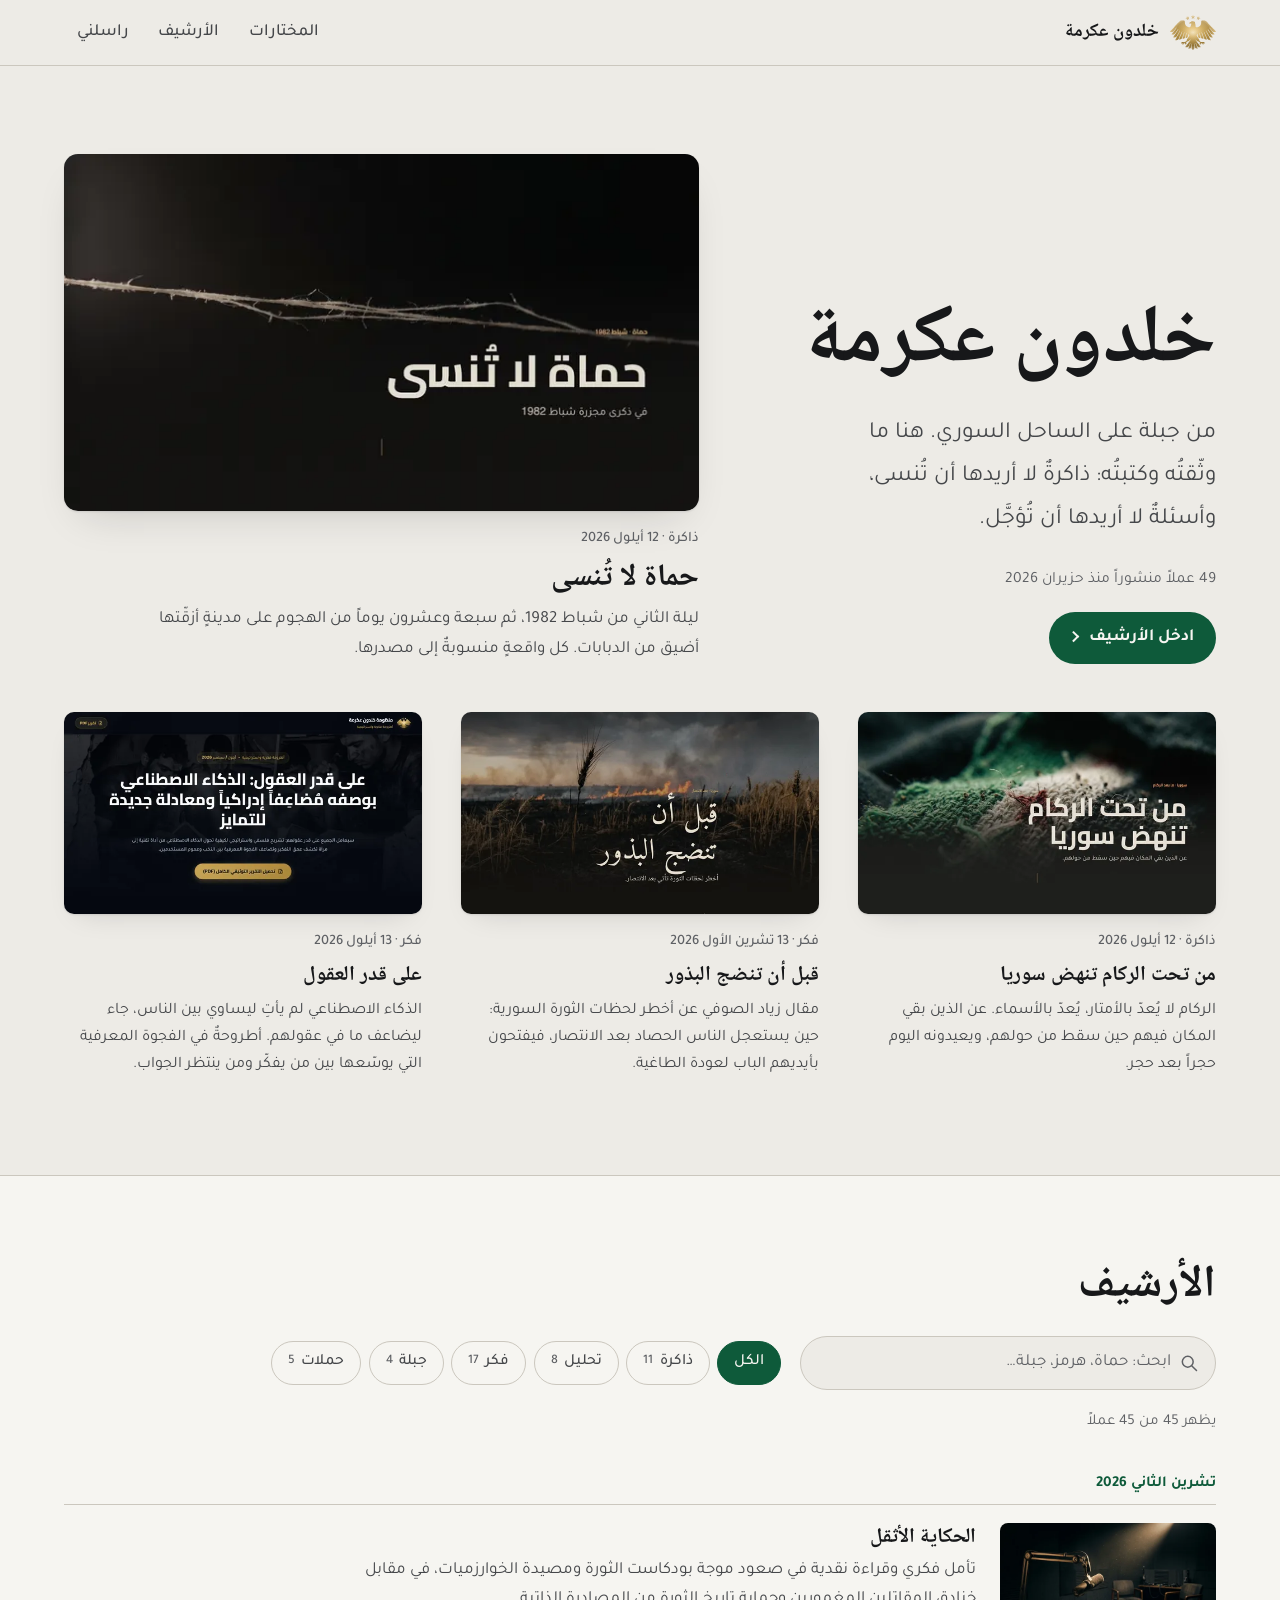
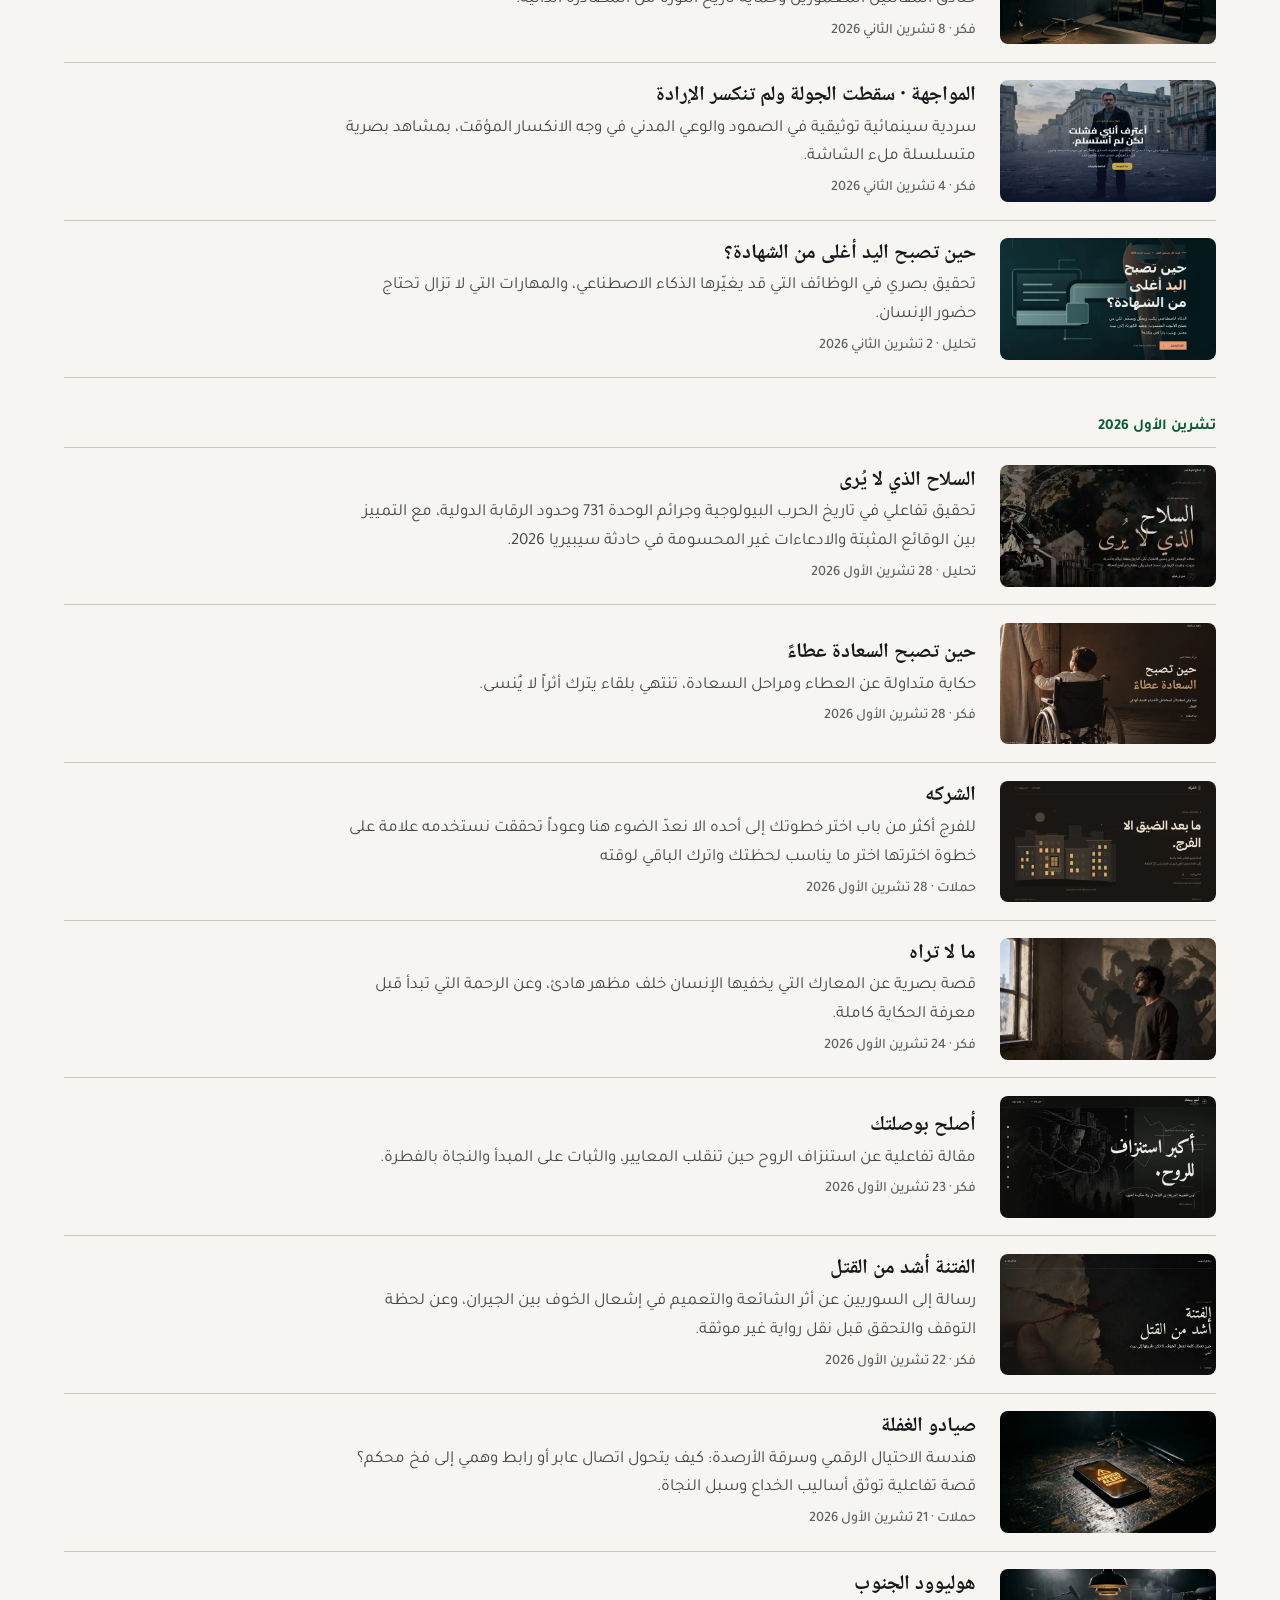
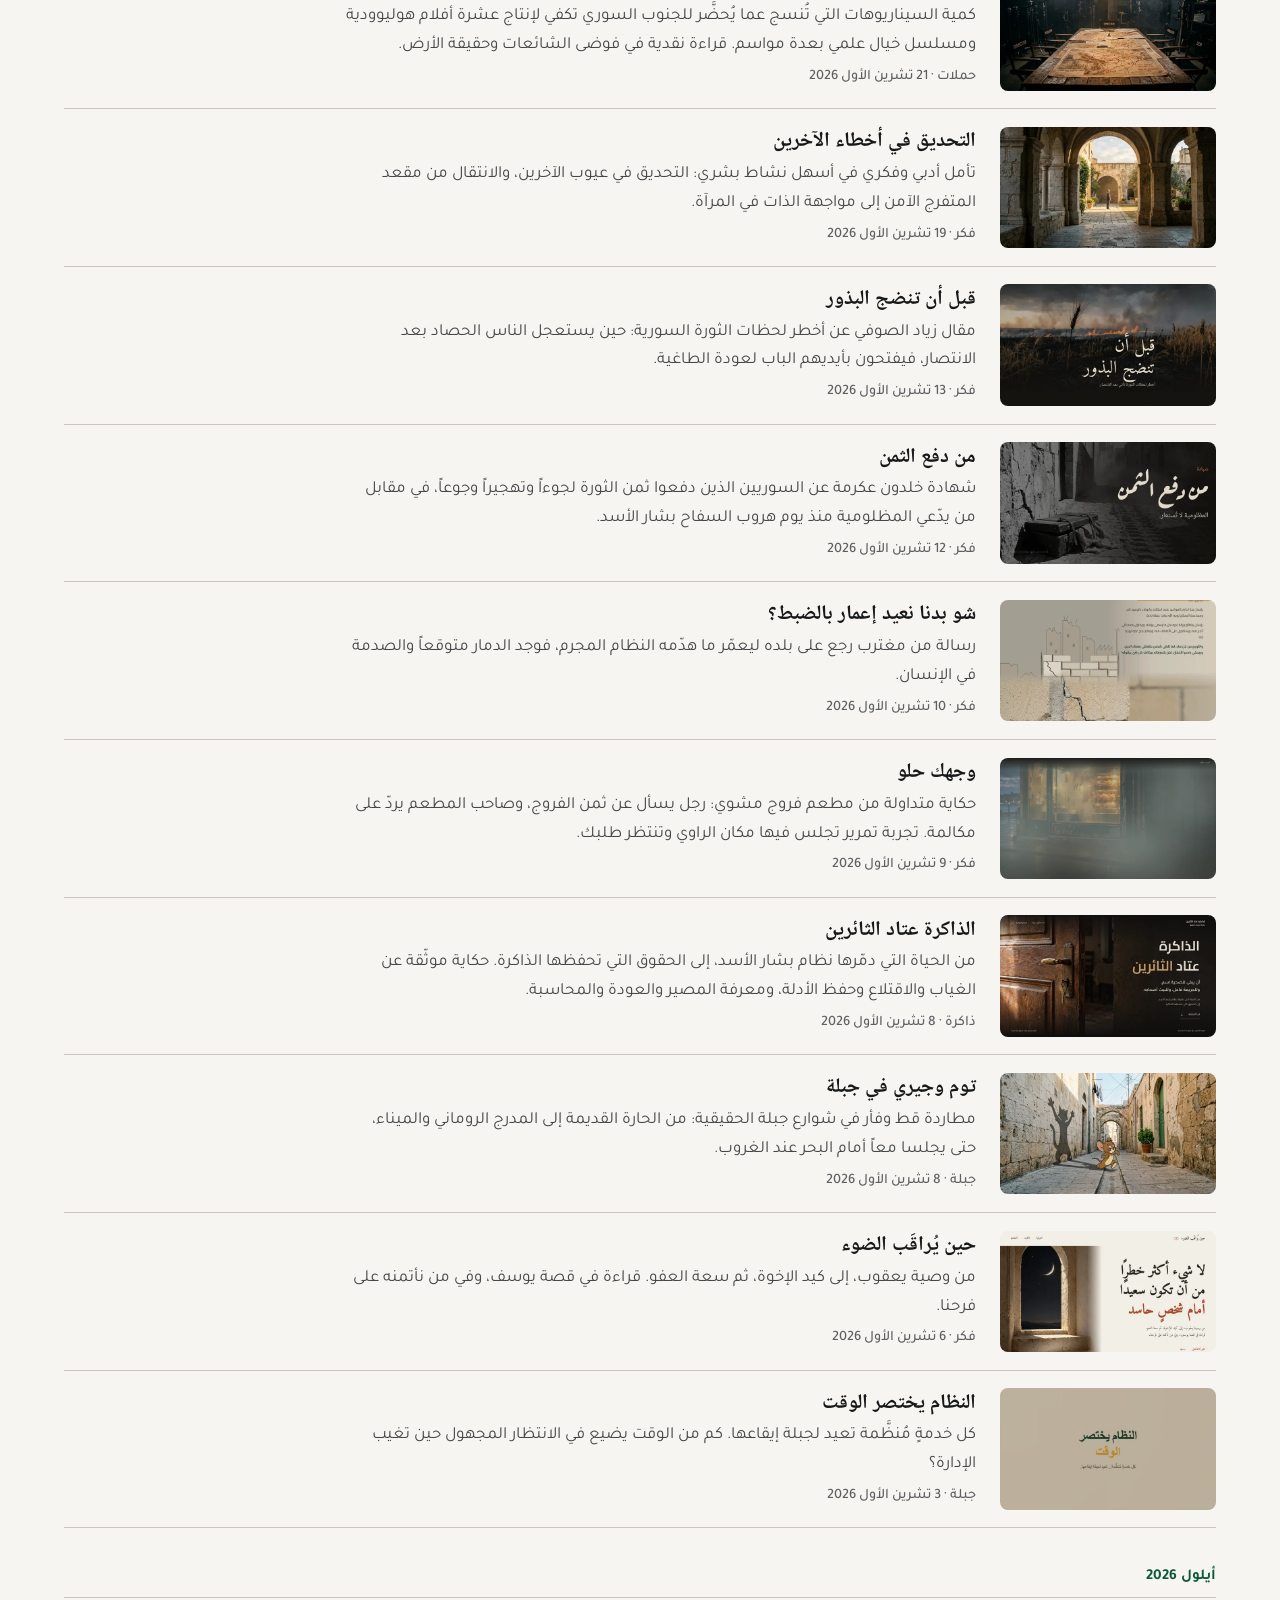
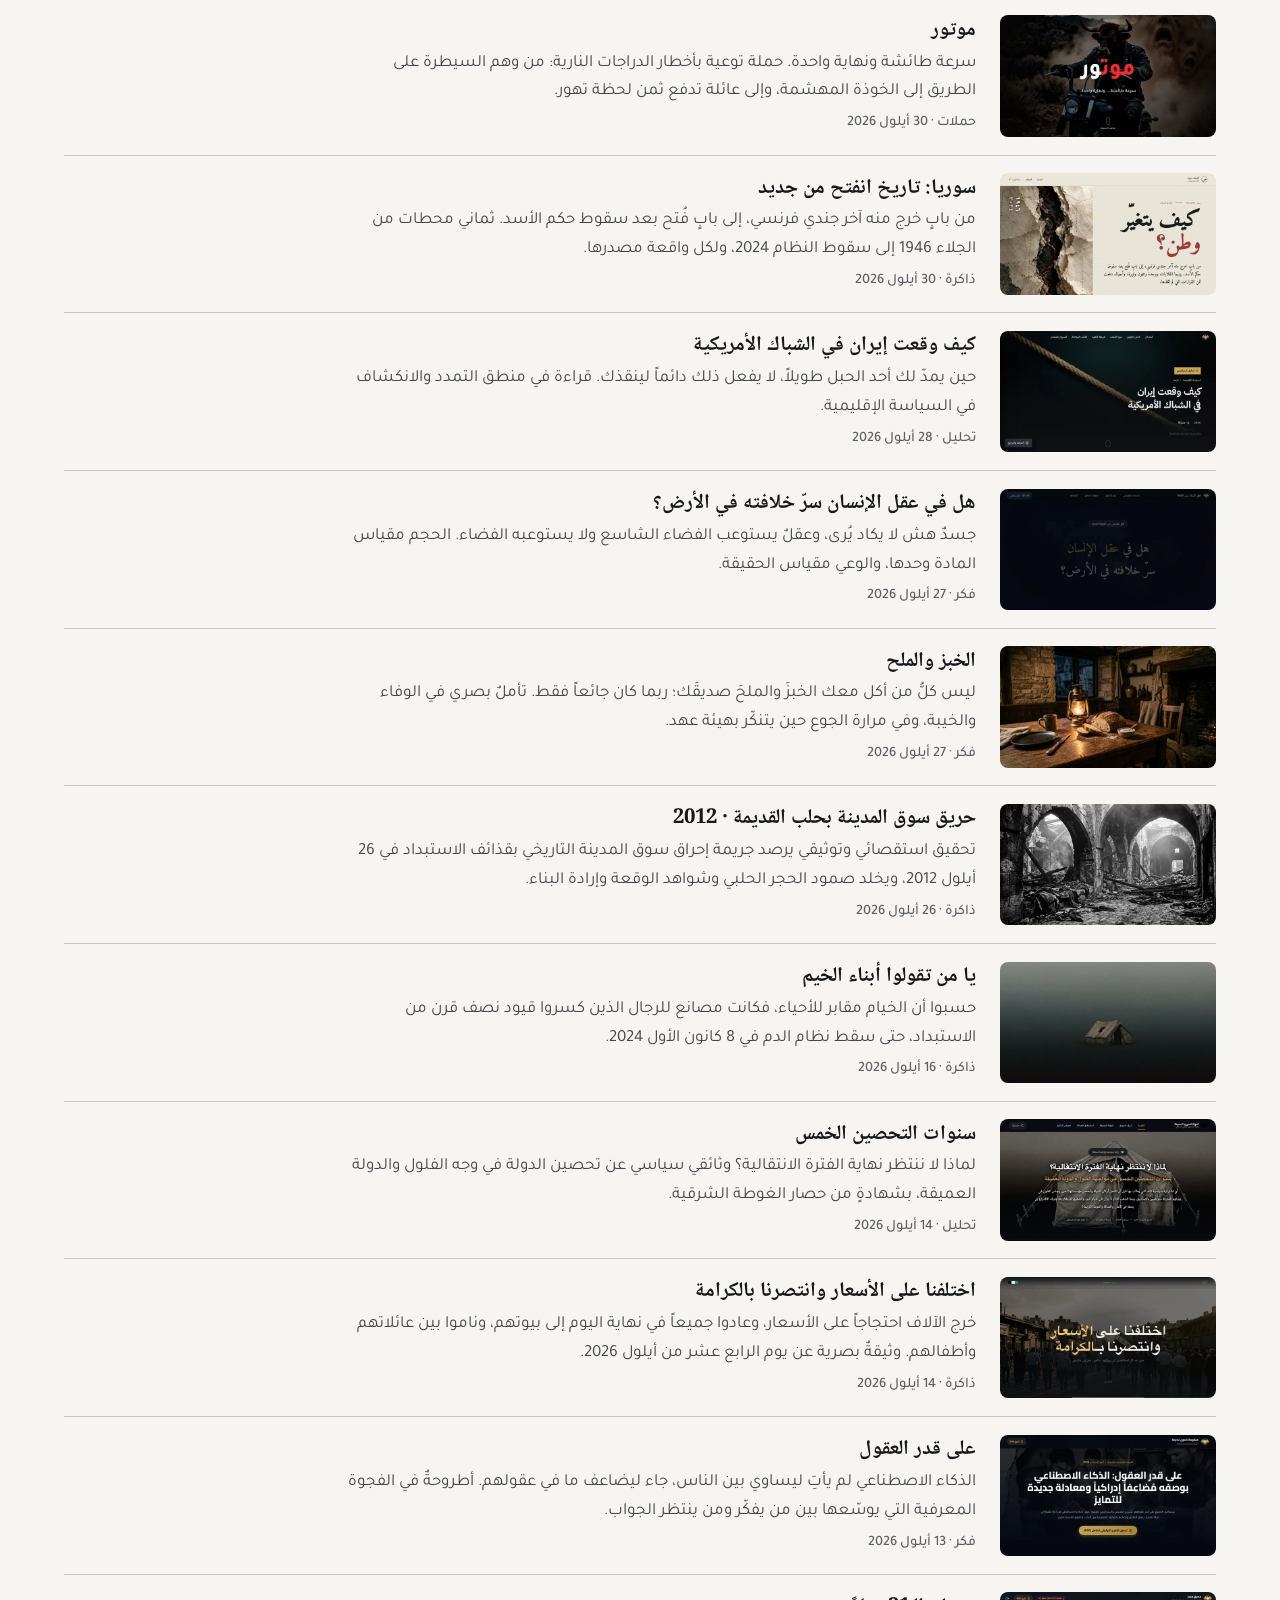
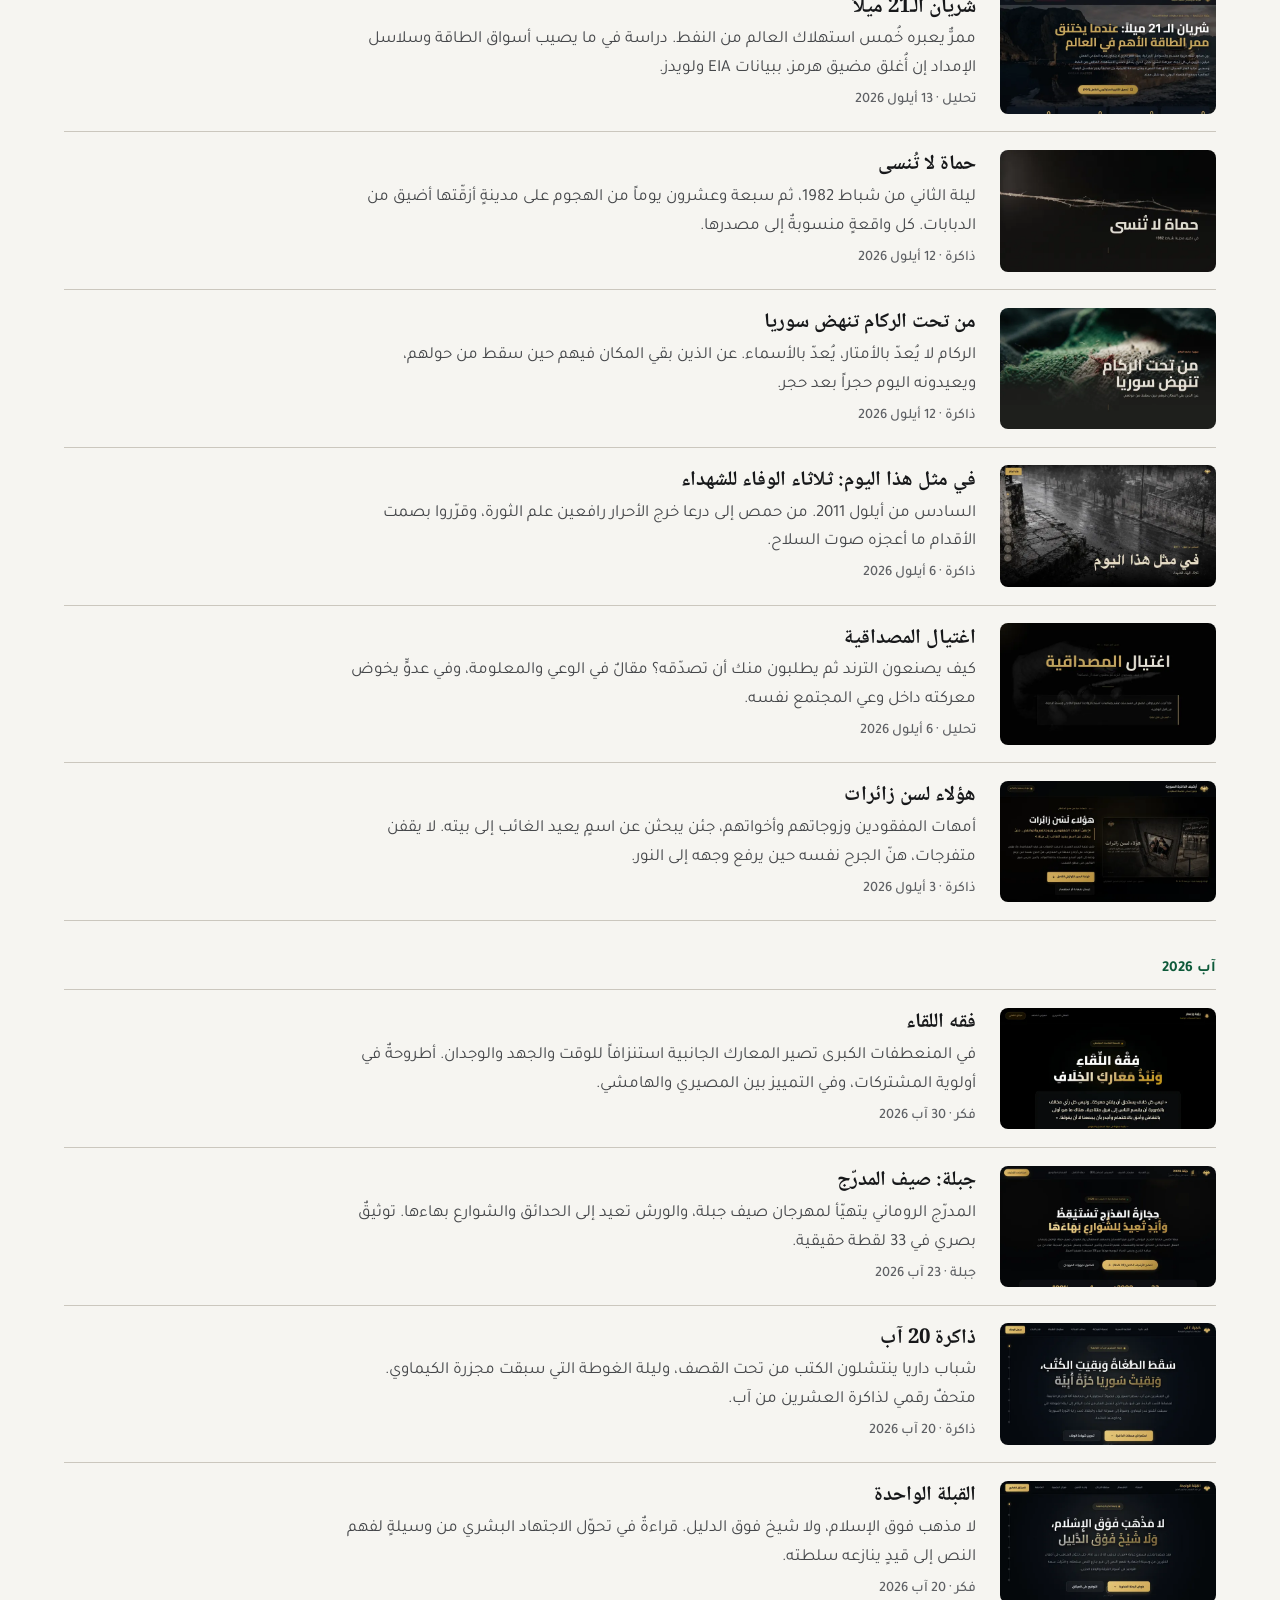
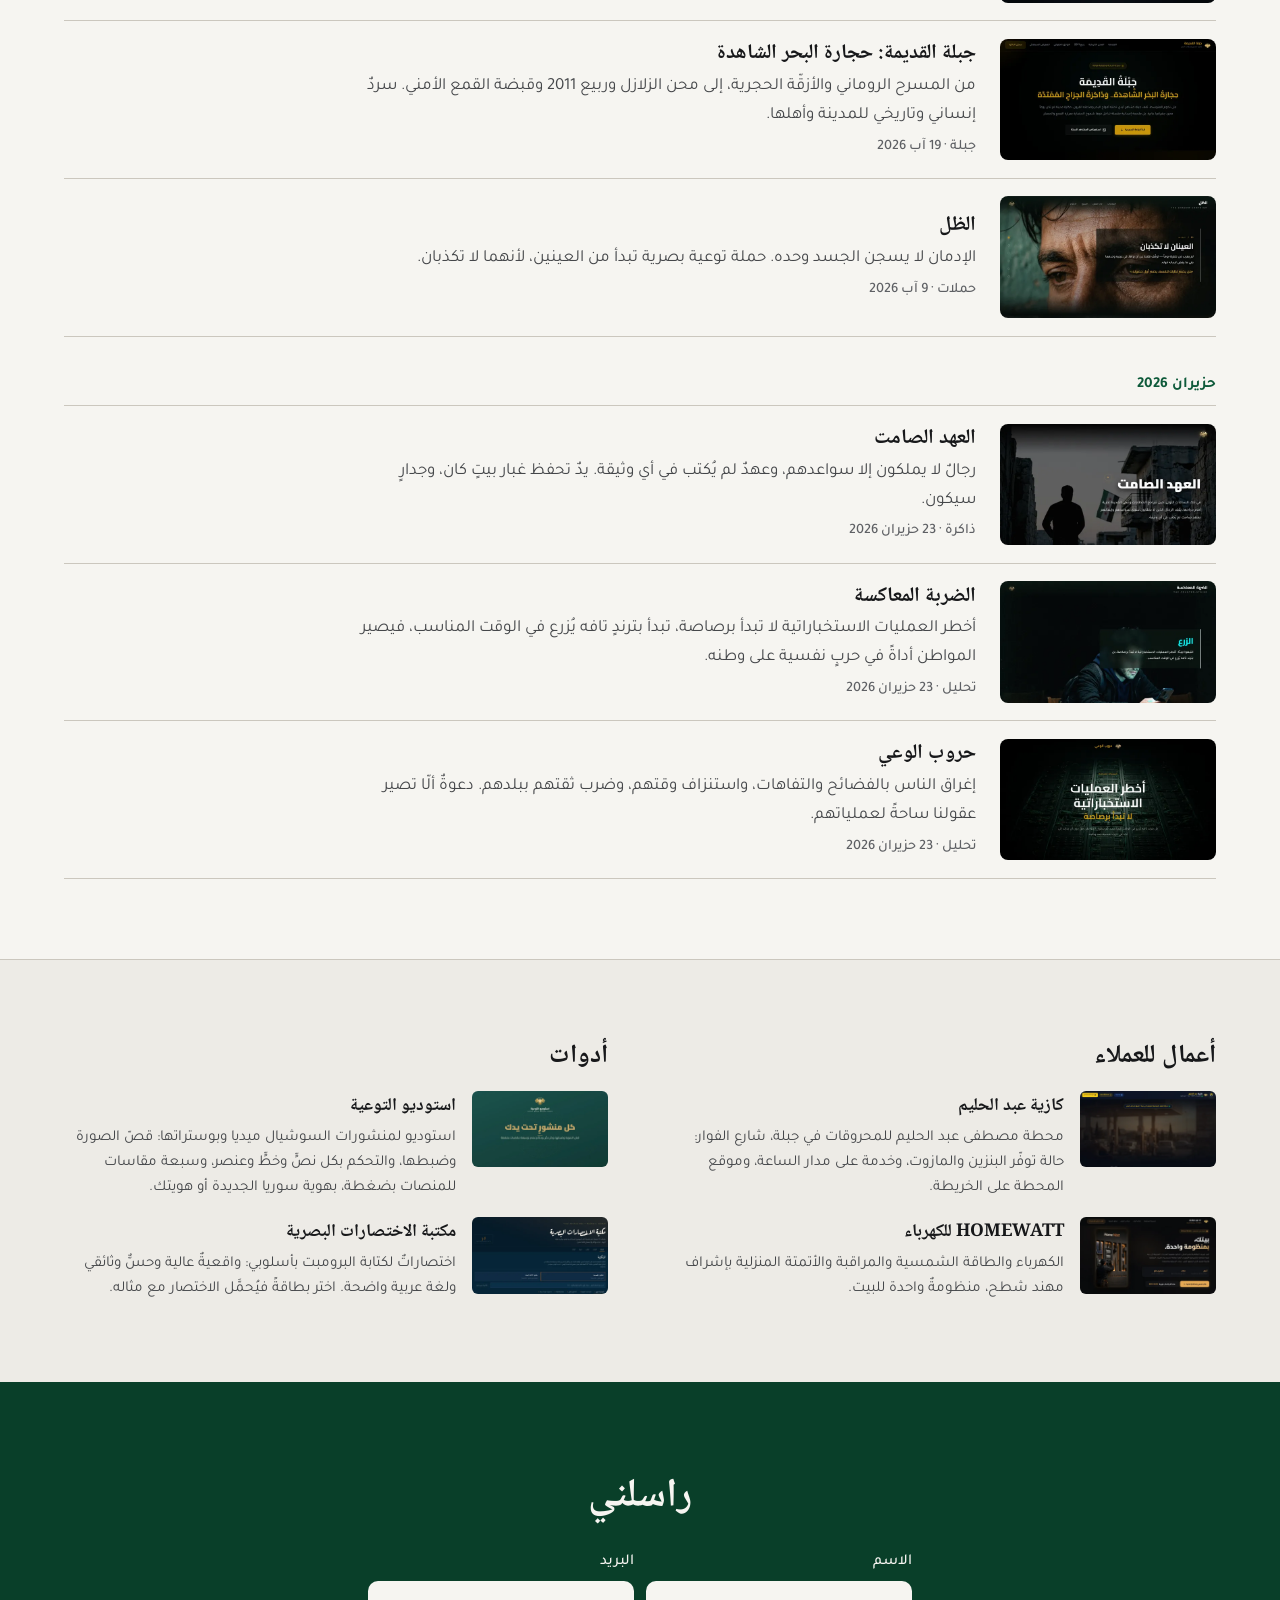
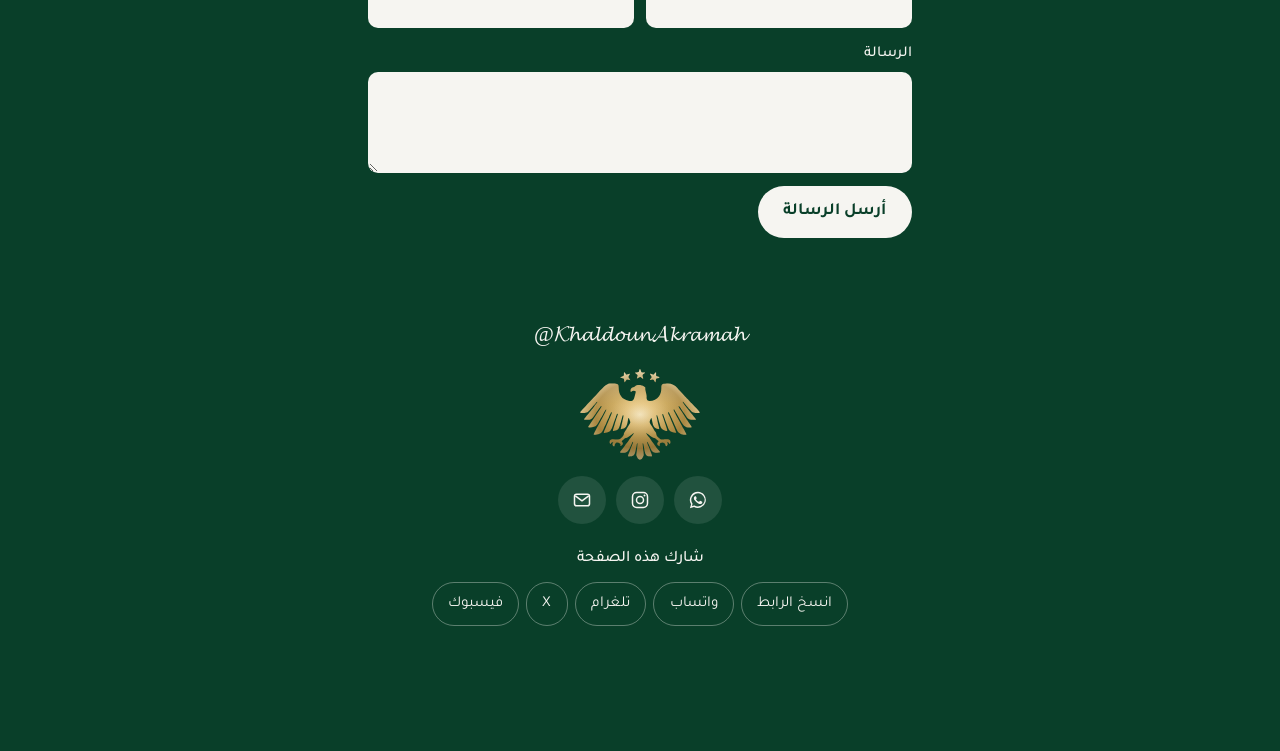
==== commit 0ad520e3: "إضافة موقع الحكاية الأثقل إلى البوابة" ====
--- a/index.html
+++ b/index.html
@@ -11,14 +11,14 @@
   <meta property="og:locale" content="ar_AR">
   <meta property="og:type" content="website">
   <meta property="og:title" content="خلدون عكرمة: الأعمال المنشورة">
-  <meta property="og:description" content="48 عملاً منشوراً: ذاكرة سوريا، والوعي والإعلام، والفكر، وجبلة.">
+  <meta property="og:description" content="49 عملاً منشوراً: ذاكرة سوريا، والوعي والإعلام، والفكر، وجبلة.">
   <meta property="og:url" content="https://kakramah.github.io/">
   <meta property="og:image" content="https://kakramah.github.io/images/og-portal.jpg">
   <meta property="og:image:width" content="1200">
   <meta property="og:image:height" content="630">
   <meta name="twitter:card" content="summary_large_image">
   <meta name="twitter:title" content="خلدون عكرمة: الأعمال المنشورة">
-  <meta name="twitter:description" content="48 عملاً منشوراً: ذاكرة سوريا، والوعي والإعلام، والفكر، وجبلة.">
+  <meta name="twitter:description" content="49 عملاً منشوراً: ذاكرة سوريا، والوعي والإعلام، والفكر، وجبلة.">
   <meta name="twitter:image" content="https://kakramah.github.io/images/og-portal.jpg">
   <link rel="icon" type="image/svg+xml" href="images/eagle-emblem-metal.svg">
   <link rel="preload" href="fonts/NotoNaskhArabic-VF.woff2" as="font" type="font/woff2" crossorigin>
@@ -55,7 +55,7 @@
       <div class="intro-text">
         <h1 id="who">خلدون عكرمة</h1>
         <p class="lead">من جبلة على الساحل السوري. هنا ما وثّقتُه وكتبتُه: ذاكرةٌ لا أريدها أن تُنسى، وأسئلةٌ لا أريدها أن تُؤجَّل.</p>
-        <p class="tally">48 عملاً منشوراً منذ حزيران 2026</p>
+        <p class="tally">49 عملاً منشوراً منذ حزيران 2026</p>
         <a class="go" href="#archive">ادخل الأرشيف</a>
       </div>
       <a class="lead-work" href="https://kakramah.github.io/hama-1982/" target="_blank" rel="noopener noreferrer"><figure><img class="lead-img" src="images/thumb-hama-1982.webp" alt="الصفحة الأولى من: حماة لا تُنسى" width="640" height="360" fetchpriority="high"><figcaption><span class="meta">ذاكرة · 12 أيلول 2026</span><span class="t">حماة لا تُنسى</span><span class="d">ليلة الثاني من شباط 1982، ثم سبعة وعشرون يوماً من الهجوم على مدينةٍ أزقّتها أضيق من الدبابات. كل واقعةٍ منسوبةٌ إلى مصدرها.</span></figcaption></figure></a>
@@ -76,13 +76,13 @@
           </label>
           <div class="filters" role="group" aria-label="النوع">
             <button type="button" class="chip" data-type="all" aria-pressed="true">الكل</button>
-            <button type="button" class="chip" data-type="memory" aria-pressed="false">ذاكرة <span class="n">11</span></button><button type="button" class="chip" data-type="analysis" aria-pressed="false">تحليل <span class="n">8</span></button><button type="button" class="chip" data-type="thought" aria-pressed="false">فكر <span class="n">16</span></button><button type="button" class="chip" data-type="jableh" aria-pressed="false">جبلة <span class="n">4</span></button><button type="button" class="chip" data-type="campaign" aria-pressed="false">حملات <span class="n">5</span></button>
+            <button type="button" class="chip" data-type="memory" aria-pressed="false">ذاكرة <span class="n">11</span></button><button type="button" class="chip" data-type="analysis" aria-pressed="false">تحليل <span class="n">8</span></button><button type="button" class="chip" data-type="thought" aria-pressed="false">فكر <span class="n">17</span></button><button type="button" class="chip" data-type="jableh" aria-pressed="false">جبلة <span class="n">4</span></button><button type="button" class="chip" data-type="campaign" aria-pressed="false">حملات <span class="n">5</span></button>
           </div>
         </div>
-        <p class="shown" id="shown" aria-live="polite">يظهر 44 من 44 عملاً</p>
+        <p class="shown" id="shown" aria-live="polite">يظهر 45 من 45 عملاً</p>
       </div>
       <div class="register" id="register">
-        <div class="month"><h3 class="month-h">تشرين الثاني 2026</h3><ol class="rows"><li class="row" data-type="thought" data-hay="المواجهة · سقطت الجولة ولم تنكسر الإرادة سردية سينمائية توثيقية في الصمود والوعي المدني في وجه الانكسار المؤقت، بمشاهد بصرية متسلسلة ملء الشاشة. فكر تشرين الثاني 2026"><a href="https://kakramah.github.io/al-muwajahah/" target="_blank" rel="noopener noreferrer"><img class="row-img" src="images/thumb-al-muwajahah.webp" alt="الصفحة الأولى من: المواجهة · سقطت الجولة ولم تنكسر الإرادة" width="640" height="360" loading="lazy" decoding="async"><span class="row-text"><span class="t">المواجهة · سقطت الجولة ولم تنكسر الإرادة</span><span class="d">سردية سينمائية توثيقية في الصمود والوعي المدني في وجه الانكسار المؤقت، بمشاهد بصرية متسلسلة ملء الشاشة.</span><span class="meta">فكر · 4 تشرين الثاني 2026</span></span></a></li><li class="row" data-type="analysis" data-hay="حين تصبح اليد أغلى من الشهادة؟ تحقيق بصري في الوظائف التي قد يغيّرها الذكاء الاصطناعي، والمهارات التي لا تزال تحتاج حضور الإنسان. تحليل تشرين الثاني 2026"><a href="https://kakramah.github.io/hand-over-degree/" target="_blank" rel="noopener noreferrer"><img class="row-img" src="images/thumb-hand-over-degree.webp" alt="الصفحة الأولى من: حين تصبح اليد أغلى من الشهادة؟" width="640" height="360" loading="lazy" decoding="async"><span class="row-text"><span class="t">حين تصبح اليد أغلى من الشهادة؟</span><span class="d">تحقيق بصري في الوظائف التي قد يغيّرها الذكاء الاصطناعي، والمهارات التي لا تزال تحتاج حضور الإنسان.</span><span class="meta">تحليل · 2 تشرين الثاني 2026</span></span></a></li></ol></div><div class="month"><h3 class="month-h">تشرين الأول 2026</h3><ol class="rows"><li class="row" data-type="analysis" data-hay="السلاح الذي لا يُرى تحقيق تفاعلي في تاريخ الحرب البيولوجية وجرائم الوحدة 731 وحدود الرقابة الدولية، مع التمييز بين الوقائع المثبتة والادعاءات غير المحسومة في حادثة سيبيريا 2026. تحليل تشرين الأول 2026"><a href="https://kakramah.github.io/hidden-biological-threat/" target="_blank" rel="noopener noreferrer"><img class="row-img" src="images/thumb-hidden-biological-threat.webp" alt="الصفحة الأولى من: السلاح الذي لا يُرى" width="640" height="360" loading="lazy" decoding="async"><span class="row-text"><span class="t">السلاح الذي لا يُرى</span><span class="d">تحقيق تفاعلي في تاريخ الحرب البيولوجية وجرائم الوحدة 731 وحدود الرقابة الدولية، مع التمييز بين الوقائع المثبتة والادعاءات غير المحسومة في حادثة سيبيريا 2026.</span><span class="meta">تحليل · 28 تشرين الأول 2026</span></span></a></li><li class="row" data-type="thought" data-hay="حين تصبح السعادة عطاءً حكاية متداولة عن العطاء ومراحل السعادة، تنتهي بلقاء يترك أثراً لا يُنسى. فكر تشرين الأول 2026"><a href="https://kakramah.github.io/the-joy-of-giving/" target="_blank" rel="noopener noreferrer"><img class="row-img" src="images/thumb-the-joy-of-giving.webp" alt="الصفحة الأولى من: حين تصبح السعادة عطاءً" width="640" height="360" loading="lazy" decoding="async"><span class="row-text"><span class="t">حين تصبح السعادة عطاءً</span><span class="d">حكاية متداولة عن العطاء ومراحل السعادة، تنتهي بلقاء يترك أثراً لا يُنسى.</span><span class="meta">فكر · 28 تشرين الأول 2026</span></span></a></li><li class="row" data-type="campaign" data-hay="الشركه للفرج أكثر من باب اختر خطوتك إلى أحده الا نعدّ الضوء هنا وعوداً تحققت نستخدمه علامة على خطوة اخترتها اختر ما يناسب لحظتك واترك الباقي لوقته حملات تشرين الأول 2026"><a href="https://kakramah.github.io/baad-aldeek/" target="_blank" rel="noopener noreferrer"><img class="row-img" src="images/thumb-baad-aldeek.webp" alt="الصفحة الأولى من: الشركه" width="640" height="360" loading="lazy" decoding="async"><span class="row-text"><span class="t">الشركه</span><span class="d">للفرج أكثر من باب اختر خطوتك إلى أحده الا نعدّ الضوء هنا وعوداً تحققت نستخدمه علامة على خطوة اخترتها اختر ما يناسب لحظتك واترك الباقي لوقته</span><span class="meta">حملات · 28 تشرين الأول 2026</span></span></a></li><li class="row" data-type="thought" data-hay="ما لا تراه قصة بصرية عن المعارك التي يخفيها الإنسان خلف مظهر هادئ، وعن الرحمة التي تبدأ قبل معرفة الحكاية كاملة. فكر تشرين الأول 2026"><a href="https://kakramah.github.io/hidden-battle/" target="_blank" rel="noopener noreferrer"><img class="row-img" src="images/thumb-hidden-battle.webp" alt="الصفحة الأولى من: ما لا تراه" width="640" height="360" loading="lazy" decoding="async"><span class="row-text"><span class="t">ما لا تراه</span><span class="d">قصة بصرية عن المعارك التي يخفيها الإنسان خلف مظهر هادئ، وعن الرحمة التي تبدأ قبل معرفة الحكاية كاملة.</span><span class="meta">فكر · 24 تشرين الأول 2026</span></span></a></li><li class="row" data-type="thought" data-hay="أصلح بوصلتك مقالة تفاعلية عن استنزاف الروح حين تنقلب المعايير، والثبات على المبدأ والنجاة بالفطرة. فكر تشرين الأول 2026"><a href="https://kakramah.github.io/compass-of-integrity/" target="_blank" rel="noopener noreferrer"><img class="row-img" src="images/thumb-compass-of-integrity.webp" alt="الصفحة الأولى من: أصلح بوصلتك" width="640" height="360" loading="lazy" decoding="async"><span class="row-text"><span class="t">أصلح بوصلتك</span><span class="d">مقالة تفاعلية عن استنزاف الروح حين تنقلب المعايير، والثبات على المبدأ والنجاة بالفطرة.</span><span class="meta">فكر · 23 تشرين الأول 2026</span></span></a></li><li class="row" data-type="thought" data-hay="الفتنة أشد من القتل رسالة إلى السوريين عن أثر الشائعة والتعميم في إشعال الخوف بين الجيران، وعن لحظة التوقف والتحقق قبل نقل رواية غير موثقة. فكر تشرين الأول 2026"><a href="https://kakramah.github.io/fitna-ashadd-min-al-qatl/" target="_blank" rel="noopener noreferrer"><img class="row-img" src="images/thumb-fitna-ashadd-min-al-qatl.webp" alt="الصفحة الأولى من: الفتنة أشد من القتل" width="640" height="360" loading="lazy" decoding="async"><span class="row-text"><span class="t">الفتنة أشد من القتل</span><span class="d">رسالة إلى السوريين عن أثر الشائعة والتعميم في إشعال الخوف بين الجيران، وعن لحظة التوقف والتحقق قبل نقل رواية غير موثقة.</span><span class="meta">فكر · 22 تشرين الأول 2026</span></span></a></li><li class="row" data-type="campaign" data-hay="صيادو الغفلة هندسة الاحتيال الرقمي وسرقة الأرصدة: كيف يتحول اتصال عابر أو رابط وهمي إلى فخ محكم؟ قصة تفاعلية توثق أساليب الخداع وسبل النجاة. حملات تشرين الأول 2026"><a href="https://kakramah.github.io/digital-fraud/" target="_blank" rel="noopener noreferrer"><img class="row-img" src="images/thumb-digital-fraud.webp" alt="الصفحة الأولى من: صيادو الغفلة" width="640" height="360" loading="lazy" decoding="async"><span class="row-text"><span class="t">صيادو الغفلة</span><span class="d">هندسة الاحتيال الرقمي وسرقة الأرصدة: كيف يتحول اتصال عابر أو رابط وهمي إلى فخ محكم؟ قصة تفاعلية توثق أساليب الخداع وسبل النجاة.</span><span class="meta">حملات · 21 تشرين الأول 2026</span></span></a></li><li class="row" data-type="campaign" data-hay="هوليوود الجنوب كمية السيناريوهات التي تُنسج عما يُحضَّر للجنوب السوري تكفي لإنتاج عشرة أفلام هوليوودية ومسلسل خيال علمي بعدة مواسم. قراءة نقدية في فوضى الشائعات وحقيقة الأرض. حملات تشرين الأول 2026"><a href="https://kakramah.github.io/hollywood-south/" target="_blank" rel="noopener noreferrer"><img class="row-img" src="images/thumb-hollywood-south.webp" alt="الصفحة الأولى من: هوليوود الجنوب" width="640" height="360" loading="lazy" decoding="async"><span class="row-text"><span class="t">هوليوود الجنوب</span><span class="d">كمية السيناريوهات التي تُنسج عما يُحضَّر للجنوب السوري تكفي لإنتاج عشرة أفلام هوليوودية ومسلسل خيال علمي بعدة مواسم. قراءة نقدية في فوضى الشائعات وحقيقة الأرض.</span><span class="meta">حملات · 21 تشرين الأول 2026</span></span></a></li><li class="row" data-type="thought" data-hay="التحديق في أخطاء الآخرين تأمل أدبي وفكري في أسهل نشاط بشري: التحديق في عيوب الآخرين، والانتقال من مقعد المتفرج الآمن إلى مواجهة الذات في المرآة. فكر تشرين الأول 2026"><a href="https://kakramah.github.io/gazing-at-faults/" target="_blank" rel="noopener noreferrer"><img class="row-img" src="images/thumb-gazing-at-faults.webp" alt="الصفحة الأولى من: التحديق في أخطاء الآخرين" width="640" height="360" loading="lazy" decoding="async"><span class="row-text"><span class="t">التحديق في أخطاء الآخرين</span><span class="d">تأمل أدبي وفكري في أسهل نشاط بشري: التحديق في عيوب الآخرين، والانتقال من مقعد المتفرج الآمن إلى مواجهة الذات في المرآة.</span><span class="meta">فكر · 19 تشرين الأول 2026</span></span></a></li><li class="row" data-type="thought" data-hay="قبل أن تنضج البذور مقال زياد الصوفي عن أخطر لحظات الثورة السورية: حين يستعجل الناس الحصاد بعد الانتصار، فيفتحون بأيديهم الباب لعودة الطاغية. فكر تشرين الأول 2026"><a href="https://kakramah.github.io/before-the-seeds-ripen/" target="_blank" rel="noopener noreferrer"><img class="row-img" src="images/thumb-before-the-seeds-ripen.webp" alt="الصفحة الأولى من: قبل أن تنضج البذور" width="640" height="360" loading="lazy" decoding="async"><span class="row-text"><span class="t">قبل أن تنضج البذور</span><span class="d">مقال زياد الصوفي عن أخطر لحظات الثورة السورية: حين يستعجل الناس الحصاد بعد الانتصار، فيفتحون بأيديهم الباب لعودة الطاغية.</span><span class="meta">فكر · 13 تشرين الأول 2026</span></span></a></li><li class="row" data-type="thought" data-hay="من دفع الثمن شهادة خلدون عكرمة عن السوريين الذين دفعوا ثمن الثورة لجوءاً وتهجيراً وجوعاً، في مقابل من يدّعي المظلومية منذ يوم هروب السفاح بشار الأسد. فكر تشرين الأول 2026"><a href="https://kakramah.github.io/who-paid-the-price/" target="_blank" rel="noopener noreferrer"><img class="row-img" src="images/thumb-who-paid-the-price.webp" alt="الصفحة الأولى من: من دفع الثمن" width="640" height="360" loading="lazy" decoding="async"><span class="row-text"><span class="t">من دفع الثمن</span><span class="d">شهادة خلدون عكرمة عن السوريين الذين دفعوا ثمن الثورة لجوءاً وتهجيراً وجوعاً، في مقابل من يدّعي المظلومية منذ يوم هروب السفاح بشار الأسد.</span><span class="meta">فكر · 12 تشرين الأول 2026</span></span></a></li><li class="row" data-type="thought" data-hay="شو بدنا نعيد إعمار بالضبط؟ رسالة من مغترب رجع على بلده ليعمّر ما هدّمه النظام المجرم، فوجد الدمار متوقعاً والصدمة في الإنسان. فكر تشرين الأول 2026"><a href="https://kakramah.github.io/al-hajar-wal-insan/" target="_blank" rel="noopener noreferrer"><img class="row-img" src="images/thumb-al-hajar-wal-insan.webp" alt="الصفحة الأولى من: شو بدنا نعيد إعمار بالضبط؟" width="640" height="360" loading="lazy" decoding="async"><span class="row-text"><span class="t">شو بدنا نعيد إعمار بالضبط؟</span><span class="d">رسالة من مغترب رجع على بلده ليعمّر ما هدّمه النظام المجرم، فوجد الدمار متوقعاً والصدمة في الإنسان.</span><span class="meta">فكر · 10 تشرين الأول 2026</span></span></a></li><li class="row" data-type="thought" data-hay="وجهك حلو حكاية متداولة من مطعم فروج مشوي: رجل يسأل عن ثمن الفروج، وصاحب المطعم يردّ على مكالمة. تجربة تمرير تجلس فيها مكان الراوي وتنتظر طلبك. فكر تشرين الأول 2026"><a href="https://kakramah.github.io/wajhak-helw/" target="_blank" rel="noopener noreferrer"><img class="row-img" src="images/thumb-wajhak-helw.webp" alt="الصفحة الأولى من: وجهك حلو" width="640" height="360" loading="lazy" decoding="async"><span class="row-text"><span class="t">وجهك حلو</span><span class="d">حكاية متداولة من مطعم فروج مشوي: رجل يسأل عن ثمن الفروج، وصاحب المطعم يردّ على مكالمة. تجربة تمرير تجلس فيها مكان الراوي وتنتظر طلبك.</span><span class="meta">فكر · 9 تشرين الأول 2026</span></span></a></li><li class="row" data-type="memory" data-hay="الذاكرة عتاد الثائرين من الحياة التي دمّرها نظام بشار الأسد، إلى الحقوق التي تحفظها الذاكرة. حكاية موثّقة عن الغياب والاقتلاع وحفظ الأدلة، ومعرفة المصير والعودة والمحاسبة. ذاكرة تشرين الأول 2026"><a href="https://kakramah.github.io/memory-keeps-rights/" target="_blank" rel="noopener noreferrer"><img class="row-img" src="images/thumb-memory-keeps-rights.webp" alt="الصفحة الأولى من: الذاكرة عتاد الثائرين" width="640" height="360" loading="lazy" decoding="async"><span class="row-text"><span class="t">الذاكرة عتاد الثائرين</span><span class="d">من الحياة التي دمّرها نظام بشار الأسد، إلى الحقوق التي تحفظها الذاكرة. حكاية موثّقة عن الغياب والاقتلاع وحفظ الأدلة، ومعرفة المصير والعودة والمحاسبة.</span><span class="meta">ذاكرة · 8 تشرين الأول 2026</span></span></a></li><li class="row" data-type="jableh" data-hay="توم وجيري في جبلة مطاردة قط وفأر في شوارع جبلة الحقيقية: من الحارة القديمة إلى المدرج الروماني والميناء، حتى يجلسا معاً أمام البحر عند الغروب. جبلة تشرين الأول 2026"><a href="https://kakramah.github.io/tom-and-jerry-jableh/" target="_blank" rel="noopener noreferrer"><img class="row-img" src="images/thumb-tom-and-jerry-jableh.webp" alt="الصفحة الأولى من: توم وجيري في جبلة" width="640" height="360" loading="lazy" decoding="async"><span class="row-text"><span class="t">توم وجيري في جبلة</span><span class="d">مطاردة قط وفأر في شوارع جبلة الحقيقية: من الحارة القديمة إلى المدرج الروماني والميناء، حتى يجلسا معاً أمام البحر عند الغروب.</span><span class="meta">جبلة · 8 تشرين الأول 2026</span></span></a></li><li class="row" data-type="thought" data-hay="حين يُراقَب الضوء من وصية يعقوب، إلى كيد الإخوة، ثم سعة العفو. قراءة في قصة يوسف، وفي من نأتمنه على فرحنا. فكر تشرين الأول 2026"><a href="https://kakramah.github.io/joy-under-glass/" target="_blank" rel="noopener noreferrer"><img class="row-img" src="images/thumb-joy-under-glass.webp" alt="الصفحة الأولى من: حين يُراقَب الضوء" width="640" height="360" loading="lazy" decoding="async"><span class="row-text"><span class="t">حين يُراقَب الضوء</span><span class="d">من وصية يعقوب، إلى كيد الإخوة، ثم سعة العفو. قراءة في قصة يوسف، وفي من نأتمنه على فرحنا.</span><span class="meta">فكر · 6 تشرين الأول 2026</span></span></a></li><li class="row" data-type="jableh" data-hay="النظام يختصر الوقت كل خدمةٍ مُنظَّمة تعيد لجبلة إيقاعها. كم من الوقت يضيع في الانتظار المجهول حين تغيب الإدارة؟ جبلة تشرين الأول 2026"><a href="https://kakramah.github.io/jableh-time/" target="_blank" rel="noopener noreferrer"><img class="row-img" src="images/thumb-jableh-time.webp" alt="الصفحة الأولى من: النظام يختصر الوقت" width="640" height="360" loading="lazy" decoding="async"><span class="row-text"><span class="t">النظام يختصر الوقت</span><span class="d">كل خدمةٍ مُنظَّمة تعيد لجبلة إيقاعها. كم من الوقت يضيع في الانتظار المجهول حين تغيب الإدارة؟</span><span class="meta">جبلة · 3 تشرين الأول 2026</span></span></a></li></ol></div><div class="month"><h3 class="month-h">أيلول 2026</h3><ol class="rows"><li class="row" data-type="campaign" data-hay="موتور سرعة طائشة ونهاية واحدة. حملة توعية بأخطار الدراجات النارية: من وهم السيطرة على الطريق إلى الخوذة المهشمة، وإلى عائلة تدفع ثمن لحظة تهور. حملات أيلول 2026"><a href="https://kakramah.github.io/motor-site/" target="_blank" rel="noopener noreferrer"><img class="row-img" src="images/thumb-motor-site.webp" alt="الصفحة الأولى من: موتور" width="640" height="360" loading="lazy" decoding="async"><span class="row-text"><span class="t">موتور</span><span class="d">سرعة طائشة ونهاية واحدة. حملة توعية بأخطار الدراجات النارية: من وهم السيطرة على الطريق إلى الخوذة المهشمة، وإلى عائلة تدفع ثمن لحظة تهور.</span><span class="meta">حملات · 30 أيلول 2026</span></span></a></li><li class="row" data-type="memory" data-hay="سوريا: تاريخ انفتح من جديد من بابٍ خرج منه آخر جندي فرنسي، إلى بابٍ فُتح بعد سقوط حكم الأسد. ثماني محطات من الجلاء 1946 إلى سقوط النظام 2024، ولكل واقعة مصدرها. ذاكرة أيلول 2026"><a href="https://kakramah.github.io/syrian-history-dashboard/" target="_blank" rel="noopener noreferrer"><img class="row-img" src="images/thumb-syrian-history-dashboard.webp" alt="الصفحة الأولى من: سوريا: تاريخ انفتح من جديد" width="640" height="360" loading="lazy" decoding="async"><span class="row-text"><span class="t">سوريا: تاريخ انفتح من جديد</span><span class="d">من بابٍ خرج منه آخر جندي فرنسي، إلى بابٍ فُتح بعد سقوط حكم الأسد. ثماني محطات من الجلاء 1946 إلى سقوط النظام 2024، ولكل واقعة مصدرها.</span><span class="meta">ذاكرة · 30 أيلول 2026</span></span></a></li><li class="row" data-type="analysis" data-hay="كيف وقعت إيران في الشباك الأمريكية حين يمدّ لك أحد الحبل طويلاً، لا يفعل ذلك دائماً لينقذك. قراءة في منطق التمدد والانكشاف في السياسة الإقليمية. تحليل أيلول 2026"><a href="https://kakramah.github.io/middle-east-power-trap/" target="_blank" rel="noopener noreferrer"><img class="row-img" src="images/thumb-middle-east-power-trap.webp" alt="الصفحة الأولى من: كيف وقعت إيران في الشباك الأمريكية" width="640" height="360" loading="lazy" decoding="async"><span class="row-text"><span class="t">كيف وقعت إيران في الشباك الأمريكية</span><span class="d">حين يمدّ لك أحد الحبل طويلاً، لا يفعل ذلك دائماً لينقذك. قراءة في منطق التمدد والانكشاف في السياسة الإقليمية.</span><span class="meta">تحليل · 28 أيلول 2026</span></span></a></li><li class="row" data-type="thought" data-hay="هل في عقل الإنسان سرّ خلافته في الأرض؟ جسدٌ هش لا يكاد يُرى، وعقلٌ يستوعب الفضاء الشاسع ولا يستوعبه الفضاء. الحجم مقياس المادة وحدها، والوعي مقياس الحقيقة. فكر أيلول 2026"><a href="https://kakramah.github.io/cosmic-mind/" target="_blank" rel="noopener noreferrer"><img class="row-img" src="images/thumb-cosmic-mind.webp" alt="الصفحة الأولى من: هل في عقل الإنسان سرّ خلافته في الأرض؟" width="640" height="360" loading="lazy" decoding="async"><span class="row-text"><span class="t">هل في عقل الإنسان سرّ خلافته في الأرض؟</span><span class="d">جسدٌ هش لا يكاد يُرى، وعقلٌ يستوعب الفضاء الشاسع ولا يستوعبه الفضاء. الحجم مقياس المادة وحدها، والوعي مقياس الحقيقة.</span><span class="meta">فكر · 27 أيلول 2026</span></span></a></li><li class="row" data-type="thought" data-hay="الخبز والملح ليس كلُّ من أكل معك الخبزَ والملحَ صديقَك؛ ربما كان جائعاً فقط. تأملٌ بصري في الوفاء والخيبة، وفي مرارة الجوع حين يتنكّر بهيئة عهد. فكر أيلول 2026"><a href="https://kakramah.github.io/bread-and-salt/" target="_blank" rel="noopener noreferrer"><img class="row-img" src="images/thumb-bread-and-salt.webp" alt="الصفحة الأولى من: الخبز والملح" width="640" height="360" loading="lazy" decoding="async"><span class="row-text"><span class="t">الخبز والملح</span><span class="d">ليس كلُّ من أكل معك الخبزَ والملحَ صديقَك؛ ربما كان جائعاً فقط. تأملٌ بصري في الوفاء والخيبة، وفي مرارة الجوع حين يتنكّر بهيئة عهد.</span><span class="meta">فكر · 27 أيلول 2026</span></span></a></li><li class="row" data-type="memory" data-hay="حريق سوق المدينة بحلب القديمة · 2012 تحقيق استقصائي وتوثيقي يرصد جريمة إحراق سوق المدينة التاريخي بقذائف الاستبداد في 26 أيلول 2012، ويخلد صمود الحجر الحلبي وشواهد الوقعة وإرادة البناء. ذاكرة أيلول 2026"><a href="https://kakramah.github.io/aleppo-souq-fire-2012/" target="_blank" rel="noopener noreferrer"><img class="row-img" src="images/thumb-aleppo-souq-fire-2012.webp" alt="الصفحة الأولى من: حريق سوق المدينة بحلب القديمة · 2012" width="640" height="360" loading="lazy" decoding="async"><span class="row-text"><span class="t">حريق سوق المدينة بحلب القديمة · 2012</span><span class="d">تحقيق استقصائي وتوثيقي يرصد جريمة إحراق سوق المدينة التاريخي بقذائف الاستبداد في 26 أيلول 2012، ويخلد صمود الحجر الحلبي وشواهد الوقعة وإرادة البناء.</span><span class="meta">ذاكرة · 26 أيلول 2026</span></span></a></li><li class="row" data-type="memory" data-hay="يا من تقولوا أبناء الخيم حسبوا أن الخيام مقابر للأحياء، فكانت مصانع للرجال الذين كسروا قيود نصف قرن من الاستبداد، حتى سقط نظام الدم في 8 كانون الأول 2024. ذاكرة أيلول 2026"><a href="https://kakramah.github.io/abnaa-al-khiyam/" target="_blank" rel="noopener noreferrer"><img class="row-img" src="images/thumb-abnaa-al-khiyam.webp" alt="الصفحة الأولى من: يا من تقولوا أبناء الخيم" width="640" height="360" loading="lazy" decoding="async"><span class="row-text"><span class="t">يا من تقولوا أبناء الخيم</span><span class="d">حسبوا أن الخيام مقابر للأحياء، فكانت مصانع للرجال الذين كسروا قيود نصف قرن من الاستبداد، حتى سقط نظام الدم في 8 كانون الأول 2024.</span><span class="meta">ذاكرة · 16 أيلول 2026</span></span></a></li><li class="row" data-type="analysis" data-hay="سنوات التحصين الخمس لماذا لا ننتظر نهاية الفترة الانتقالية؟ وثائقي سياسي عن تحصين الدولة في وجه الفلول والدولة العميقة، بشهادةٍ من حصار الغوطة الشرقية. تحليل أيلول 2026"><a href="https://kakramah.github.io/syria-transition-shield/" target="_blank" rel="noopener noreferrer"><img class="row-img" src="images/thumb-syria-transition-shield.webp" alt="الصفحة الأولى من: سنوات التحصين الخمس" width="640" height="360" loading="lazy" decoding="async"><span class="row-text"><span class="t">سنوات التحصين الخمس</span><span class="d">لماذا لا ننتظر نهاية الفترة الانتقالية؟ وثائقي سياسي عن تحصين الدولة في وجه الفلول والدولة العميقة، بشهادةٍ من حصار الغوطة الشرقية.</span><span class="meta">تحليل · 14 أيلول 2026</span></span></a></li><li class="row" data-type="memory" data-hay="اختلفنا على الأسعار وانتصرنا بالكرامة خرج الآلاف احتجاجاً على الأسعار، وعادوا جميعاً في نهاية اليوم إلى بيوتهم، وناموا بين عائلاتهم وأطفالهم. وثيقةٌ بصرية عن يوم الرابع عشر من أيلول 2026. ذاكرة أيلول 2026"><a href="https://kakramah.github.io/syria-dignity-sept2026/" target="_blank" rel="noopener noreferrer"><img class="row-img" src="images/thumb-syria-dignity-sept2026.webp" alt="الصفحة الأولى من: اختلفنا على الأسعار وانتصرنا بالكرامة" width="640" height="360" loading="lazy" decoding="async"><span class="row-text"><span class="t">اختلفنا على الأسعار وانتصرنا بالكرامة</span><span class="d">خرج الآلاف احتجاجاً على الأسعار، وعادوا جميعاً في نهاية اليوم إلى بيوتهم، وناموا بين عائلاتهم وأطفالهم. وثيقةٌ بصرية عن يوم الرابع عشر من أيلول 2026.</span><span class="meta">ذاكرة · 14 أيلول 2026</span></span></a></li><li class="row" data-type="thought" data-hay="على قدر العقول الذكاء الاصطناعي لم يأتِ ليساوي بين الناس، جاء ليضاعف ما في عقولهم. أطروحةٌ في الفجوة المعرفية التي يوسّعها بين من يفكّر ومن ينتظر الجواب. فكر أيلول 2026"><a href="https://kakramah.github.io/cognitive-multiplier-ai/" target="_blank" rel="noopener noreferrer"><img class="row-img" src="images/thumb-cognitive-multiplier-ai.webp" alt="الصفحة الأولى من: على قدر العقول" width="640" height="360" loading="lazy" decoding="async"><span class="row-text"><span class="t">على قدر العقول</span><span class="d">الذكاء الاصطناعي لم يأتِ ليساوي بين الناس، جاء ليضاعف ما في عقولهم. أطروحةٌ في الفجوة المعرفية التي يوسّعها بين من يفكّر ومن ينتظر الجواب.</span><span class="meta">فكر · 13 أيلول 2026</span></span></a></li><li class="row" data-type="analysis" data-hay="شريان الـ21 ميلاً ممرٌّ يعبره خُمس استهلاك العالم من النفط. دراسة في ما يصيب أسواق الطاقة وسلاسل الإمداد إن أُغلق مضيق هرمز، ببيانات EIA ولويدز. تحليل أيلول 2026"><a href="https://kakramah.github.io/strait-of-hormuz-chokepoint/" target="_blank" rel="noopener noreferrer"><img class="row-img" src="images/thumb-strait-of-hormuz-chokepoint.webp" alt="الصفحة الأولى من: شريان الـ21 ميلاً" width="640" height="360" loading="lazy" decoding="async"><span class="row-text"><span class="t">شريان الـ21 ميلاً</span><span class="d">ممرٌّ يعبره خُمس استهلاك العالم من النفط. دراسة في ما يصيب أسواق الطاقة وسلاسل الإمداد إن أُغلق مضيق هرمز، ببيانات <span dir="ltr">EIA</span> ولويدز.</span><span class="meta">تحليل · 13 أيلول 2026</span></span></a></li><li class="row" data-type="memory" data-hay="حماة لا تُنسى ليلة الثاني من شباط 1982، ثم سبعة وعشرون يوماً من الهجوم على مدينةٍ أزقّتها أضيق من الدبابات. كل واقعةٍ منسوبةٌ إلى مصدرها. ذاكرة أيلول 2026"><a href="https://kakramah.github.io/hama-1982/" target="_blank" rel="noopener noreferrer"><img class="row-img" src="images/thumb-hama-1982.webp" alt="الصفحة الأولى من: حماة لا تُنسى" width="640" height="360" loading="lazy" decoding="async"><span class="row-text"><span class="t">حماة لا تُنسى</span><span class="d">ليلة الثاني من شباط 1982، ثم سبعة وعشرون يوماً من الهجوم على مدينةٍ أزقّتها أضيق من الدبابات. كل واقعةٍ منسوبةٌ إلى مصدرها.</span><span class="meta">ذاكرة · 12 أيلول 2026</span></span></a></li><li class="row" data-type="memory" data-hay="من تحت الركام تنهض سوريا الركام لا يُعدّ بالأمتار، يُعدّ بالأسماء. عن الذين بقي المكان فيهم حين سقط من حولهم، ويعيدونه اليوم حجراً بعد حجر. ذاكرة أيلول 2026"><a href="https://kakramah.github.io/syria-rising-from-rubble/" target="_blank" rel="noopener noreferrer"><img class="row-img" src="images/thumb-syria-rising-from-rubble.webp" alt="الصفحة الأولى من: من تحت الركام تنهض سوريا" width="640" height="360" loading="lazy" decoding="async"><span class="row-text"><span class="t">من تحت الركام تنهض سوريا</span><span class="d">الركام لا يُعدّ بالأمتار، يُعدّ بالأسماء. عن الذين بقي المكان فيهم حين سقط من حولهم، ويعيدونه اليوم حجراً بعد حجر.</span><span class="meta">ذاكرة · 12 أيلول 2026</span></span></a></li><li class="row" data-type="memory" data-hay="في مثل هذا اليوم: ثلاثاء الوفاء للشهداء السادس من أيلول 2011. من حمص إلى درعا خرج الأحرار رافعين علم الثورة، وقرّروا بصمت الأقدام ما أعجزه صوت السلاح. ذاكرة أيلول 2026"><a href="https://kakramah.github.io/fi-mithl-hatha-alyawm/" target="_blank" rel="noopener noreferrer"><img class="row-img" src="images/thumb-fi-mithl-hatha-alyawm.webp" alt="الصفحة الأولى من: في مثل هذا اليوم: ثلاثاء الوفاء للشهداء" width="640" height="360" loading="lazy" decoding="async"><span class="row-text"><span class="t">في مثل هذا اليوم: ثلاثاء الوفاء للشهداء</span><span class="d">السادس من أيلول 2011. من حمص إلى درعا خرج الأحرار رافعين علم الثورة، وقرّروا بصمت الأقدام ما أعجزه صوت السلاح.</span><span class="meta">ذاكرة · 6 أيلول 2026</span></span></a></li><li class="row" data-type="analysis" data-hay="اغتيال المصداقية كيف يصنعون الترند ثم يطلبون منك أن تصدّقه؟ مقالٌ في الوعي والمعلومة، وفي عدوٍّ يخوض معركته داخل وعي المجتمع نفسه. تحليل أيلول 2026"><a href="https://kakramah.github.io/ightyal-almasdaqiyya/" target="_blank" rel="noopener noreferrer"><img class="row-img" src="images/thumb-ightyal-almasdaqiyya.webp" alt="الصفحة الأولى من: اغتيال المصداقية" width="640" height="360" loading="lazy" decoding="async"><span class="row-text"><span class="t">اغتيال المصداقية</span><span class="d">كيف يصنعون الترند ثم يطلبون منك أن تصدّقه؟ مقالٌ في الوعي والمعلومة، وفي عدوٍّ يخوض معركته داخل وعي المجتمع نفسه.</span><span class="meta">تحليل · 6 أيلول 2026</span></span></a></li><li class="row" data-type="memory" data-hay="هؤلاء لسن زائرات أمهات المفقودين وزوجاتهم وأخواتهم، جئن يبحثن عن اسمٍ يعيد الغائب إلى بيته. لا يقفن متفرجات، هنّ الجرح نفسه حين يرفع وجهه إلى النور. ذاكرة أيلول 2026"><a href="https://kakramah.github.io/syrian-missing-mothers/" target="_blank" rel="noopener noreferrer"><img class="row-img" src="images/thumb-syrian-missing-mothers.webp" alt="الصفحة الأولى من: هؤلاء لسن زائرات" width="640" height="360" loading="lazy" decoding="async"><span class="row-text"><span class="t">هؤلاء لسن زائرات</span><span class="d">أمهات المفقودين وزوجاتهم وأخواتهم، جئن يبحثن عن اسمٍ يعيد الغائب إلى بيته. لا يقفن متفرجات، هنّ الجرح نفسه حين يرفع وجهه إلى النور.</span><span class="meta">ذاكرة · 3 أيلول 2026</span></span></a></li></ol></div><div class="month"><h3 class="month-h">آب 2026</h3><ol class="rows"><li class="row" data-type="thought" data-hay="فقه اللقاء في المنعطفات الكبرى تصير المعارك الجانبية استنزافاً للوقت والجهد والوجدان. أطروحةٌ في أولوية المشتركات، وفي التمييز بين المصيري والهامشي. فكر آب 2026"><a href="https://kakramah.github.io/the-common-ground/" target="_blank" rel="noopener noreferrer"><img class="row-img" src="images/thumb-the-common-ground.webp" alt="الصفحة الأولى من: فقه اللقاء" width="640" height="360" loading="lazy" decoding="async"><span class="row-text"><span class="t">فقه اللقاء</span><span class="d">في المنعطفات الكبرى تصير المعارك الجانبية استنزافاً للوقت والجهد والوجدان. أطروحةٌ في أولوية المشتركات، وفي التمييز بين المصيري والهامشي.</span><span class="meta">فكر · 30 آب 2026</span></span></a></li><li class="row" data-type="jableh" data-hay="جبلة: صيف المدرّج المدرّج الروماني يتهيّأ لمهرجان صيف جبلة، والورش تعيد إلى الحدائق والشوارع بهاءها. توثيقٌ بصري في 33 لقطة حقيقية. جبلة آب 2026"><a href="https://kakramah.github.io/jableh-summer-pulse/" target="_blank" rel="noopener noreferrer"><img class="row-img" src="images/thumb-jableh-summer-pulse.webp" alt="الصفحة الأولى من: جبلة: صيف المدرّج" width="640" height="360" loading="lazy" decoding="async"><span class="row-text"><span class="t">جبلة: صيف المدرّج</span><span class="d">المدرّج الروماني يتهيّأ لمهرجان صيف جبلة، والورش تعيد إلى الحدائق والشوارع بهاءها. توثيقٌ بصري في 33 لقطة حقيقية.</span><span class="meta">جبلة · 23 آب 2026</span></span></a></li><li class="row" data-type="memory" data-hay="ذاكرة 20 آب شباب داريا ينتشلون الكتب من تحت القصف، وليلة الغوطة التي سبقت مجزرة الكيماوي. متحفٌ رقمي لذاكرة العشرين من آب. ذاكرة آب 2026"><a href="https://kakramah.github.io/syrian-memory-august-20/" target="_blank" rel="noopener noreferrer"><img class="row-img" src="images/thumb-syrian-memory-august-20.webp" alt="الصفحة الأولى من: ذاكرة 20 آب" width="640" height="360" loading="lazy" decoding="async"><span class="row-text"><span class="t">ذاكرة 20 آب</span><span class="d">شباب داريا ينتشلون الكتب من تحت القصف، وليلة الغوطة التي سبقت مجزرة الكيماوي. متحفٌ رقمي لذاكرة العشرين من آب.</span><span class="meta">ذاكرة · 20 آب 2026</span></span></a></li><li class="row" data-type="thought" data-hay="القبلة الواحدة لا مذهب فوق الإسلام، ولا شيخ فوق الدليل. قراءةٌ في تحوّل الاجتهاد البشري من وسيلةٍ لفهم النص إلى قيدٍ ينازعه سلطته. فكر آب 2026"><a href="https://kakramah.github.io/the-one-qiblah/" target="_blank" rel="noopener noreferrer"><img class="row-img" src="images/thumb-the-one-qiblah.webp" alt="الصفحة الأولى من: القبلة الواحدة" width="640" height="360" loading="lazy" decoding="async"><span class="row-text"><span class="t">القبلة الواحدة</span><span class="d">لا مذهب فوق الإسلام، ولا شيخ فوق الدليل. قراءةٌ في تحوّل الاجتهاد البشري من وسيلةٍ لفهم النص إلى قيدٍ ينازعه سلطته.</span><span class="meta">فكر · 20 آب 2026</span></span></a></li><li class="row" data-type="jableh" data-hay="جبلة القديمة: حجارة البحر الشاهدة من المسرح الروماني والأزقّة الحجرية، إلى محن الزلازل وربيع 2011 وقبضة القمع الأمني. سردٌ إنساني وتاريخي للمدينة وأهلها. جبلة آب 2026"><a href="https://kakramah.github.io/jableh-memory-of-stone/" target="_blank" rel="noopener noreferrer"><img class="row-img" src="images/thumb-jableh-memory-of-stone.webp" alt="الصفحة الأولى من: جبلة القديمة: حجارة البحر الشاهدة" width="640" height="360" loading="lazy" decoding="async"><span class="row-text"><span class="t">جبلة القديمة: حجارة البحر الشاهدة</span><span class="d">من المسرح الروماني والأزقّة الحجرية، إلى محن الزلازل وربيع 2011 وقبضة القمع الأمني. سردٌ إنساني وتاريخي للمدينة وأهلها.</span><span class="meta">جبلة · 19 آب 2026</span></span></a></li><li class="row" data-type="campaign" data-hay="الظل الإدمان لا يسجن الجسد وحده. حملة توعية بصرية تبدأ من العينين، لأنهما لا تكذبان. حملات آب 2026"><a href="https://kakramah.github.io/shadow-drug-awareness/" target="_blank" rel="noopener noreferrer"><img class="row-img" src="images/thumb-shadow-drug-awareness.webp" alt="الصفحة الأولى من: الظل" width="640" height="360" loading="lazy" decoding="async"><span class="row-text"><span class="t">الظل</span><span class="d">الإدمان لا يسجن الجسد وحده. حملة توعية بصرية تبدأ من العينين، لأنهما لا تكذبان.</span><span class="meta">حملات · 9 آب 2026</span></span></a></li></ol></div><div class="month"><h3 class="month-h">حزيران 2026</h3><ol class="rows"><li class="row" data-type="memory" data-hay="العهد الصامت رجالٌ لا يملكون إلا سواعدهم، وعهدٌ لم يُكتب في أي وثيقة. يدٌ تحفظ غبار بيتٍ كان، وجدارٍ سيكون. ذاكرة حزيران 2026"><a href="https://kakramah.github.io/the-silent-oath/" target="_blank" rel="noopener noreferrer"><img class="row-img" src="images/thumb-the-silent-oath.webp" alt="الصفحة الأولى من: العهد الصامت" width="640" height="360" loading="lazy" decoding="async"><span class="row-text"><span class="t">العهد الصامت</span><span class="d">رجالٌ لا يملكون إلا سواعدهم، وعهدٌ لم يُكتب في أي وثيقة. يدٌ تحفظ غبار بيتٍ كان، وجدارٍ سيكون.</span><span class="meta">ذاكرة · 23 حزيران 2026</span></span></a></li><li class="row" data-type="analysis" data-hay="الضربة المعاكسة أخطر العمليات الاستخباراتية لا تبدأ برصاصة، تبدأ بترندٍ تافه يُزرع في الوقت المناسب، فيصير المواطن أداةً في حربٍ نفسية على وطنه. تحليل حزيران 2026"><a href="https://kakramah.github.io/the-counter-strike/" target="_blank" rel="noopener noreferrer"><img class="row-img" src="images/thumb-the-counter-strike.webp" alt="الصفحة الأولى من: الضربة المعاكسة" width="640" height="360" loading="lazy" decoding="async"><span class="row-text"><span class="t">الضربة المعاكسة</span><span class="d">أخطر العمليات الاستخباراتية لا تبدأ برصاصة، تبدأ بترندٍ تافه يُزرع في الوقت المناسب، فيصير المواطن أداةً في حربٍ نفسية على وطنه.</span><span class="meta">تحليل · 23 حزيران 2026</span></span></a></li><li class="row" data-type="analysis" data-hay="حروب الوعي إغراق الناس بالفضائح والتفاهات، واستنزاف وقتهم، وضرب ثقتهم ببلدهم. دعوةٌ ألّا تصير عقولنا ساحةً لعملياتهم. تحليل حزيران 2026"><a href="https://kakramah.github.io/awareness-wars/" target="_blank" rel="noopener noreferrer"><img class="row-img" src="images/thumb-awareness-wars.webp" alt="الصفحة الأولى من: حروب الوعي" width="640" height="360" loading="lazy" decoding="async"><span class="row-text"><span class="t">حروب الوعي</span><span class="d">إغراق الناس بالفضائح والتفاهات، واستنزاف وقتهم، وضرب ثقتهم ببلدهم. دعوةٌ ألّا تصير عقولنا ساحةً لعملياتهم.</span><span class="meta">تحليل · 23 حزيران 2026</span></span></a></li></ol></div>
+        <div class="month"><h3 class="month-h">تشرين الثاني 2026</h3><ol class="rows"><li class="row" data-type="thought" data-hay="الحكاية الأثقل تأمل فكري وقراءة نقدية في صعود موجة بودكاست الثورة ومصيدة الخوارزميات، في مقابل خنادق المقاتلين المغمورين وحماية تاريخ الثورة من المصادرة الذاتية. فكر تشرين الثاني 2026"><a href="https://kakramah.github.io/al-hikayah-al-athqal/" target="_blank" rel="noopener noreferrer"><img class="row-img" src="images/thumb-al-hikayah-al-athqal.webp" alt="الصفحة الأولى من: الحكاية الأثقل" width="640" height="360" loading="lazy" decoding="async"><span class="row-text"><span class="t">الحكاية الأثقل</span><span class="d">تأمل فكري وقراءة نقدية في صعود موجة بودكاست الثورة ومصيدة الخوارزميات، في مقابل خنادق المقاتلين المغمورين وحماية تاريخ الثورة من المصادرة الذاتية.</span><span class="meta">فكر · 8 تشرين الثاني 2026</span></span></a></li><li class="row" data-type="thought" data-hay="المواجهة · سقطت الجولة ولم تنكسر الإرادة سردية سينمائية توثيقية في الصمود والوعي المدني في وجه الانكسار المؤقت، بمشاهد بصرية متسلسلة ملء الشاشة. فكر تشرين الثاني 2026"><a href="https://kakramah.github.io/al-muwajahah/" target="_blank" rel="noopener noreferrer"><img class="row-img" src="images/thumb-al-muwajahah.webp" alt="الصفحة الأولى من: المواجهة · سقطت الجولة ولم تنكسر الإرادة" width="640" height="360" loading="lazy" decoding="async"><span class="row-text"><span class="t">المواجهة · سقطت الجولة ولم تنكسر الإرادة</span><span class="d">سردية سينمائية توثيقية في الصمود والوعي المدني في وجه الانكسار المؤقت، بمشاهد بصرية متسلسلة ملء الشاشة.</span><span class="meta">فكر · 4 تشرين الثاني 2026</span></span></a></li><li class="row" data-type="analysis" data-hay="حين تصبح اليد أغلى من الشهادة؟ تحقيق بصري في الوظائف التي قد يغيّرها الذكاء الاصطناعي، والمهارات التي لا تزال تحتاج حضور الإنسان. تحليل تشرين الثاني 2026"><a href="https://kakramah.github.io/hand-over-degree/" target="_blank" rel="noopener noreferrer"><img class="row-img" src="images/thumb-hand-over-degree.webp" alt="الصفحة الأولى من: حين تصبح اليد أغلى من الشهادة؟" width="640" height="360" loading="lazy" decoding="async"><span class="row-text"><span class="t">حين تصبح اليد أغلى من الشهادة؟</span><span class="d">تحقيق بصري في الوظائف التي قد يغيّرها الذكاء الاصطناعي، والمهارات التي لا تزال تحتاج حضور الإنسان.</span><span class="meta">تحليل · 2 تشرين الثاني 2026</span></span></a></li></ol></div><div class="month"><h3 class="month-h">تشرين الأول 2026</h3><ol class="rows"><li class="row" data-type="analysis" data-hay="السلاح الذي لا يُرى تحقيق تفاعلي في تاريخ الحرب البيولوجية وجرائم الوحدة 731 وحدود الرقابة الدولية، مع التمييز بين الوقائع المثبتة والادعاءات غير المحسومة في حادثة سيبيريا 2026. تحليل تشرين الأول 2026"><a href="https://kakramah.github.io/hidden-biological-threat/" target="_blank" rel="noopener noreferrer"><img class="row-img" src="images/thumb-hidden-biological-threat.webp" alt="الصفحة الأولى من: السلاح الذي لا يُرى" width="640" height="360" loading="lazy" decoding="async"><span class="row-text"><span class="t">السلاح الذي لا يُرى</span><span class="d">تحقيق تفاعلي في تاريخ الحرب البيولوجية وجرائم الوحدة 731 وحدود الرقابة الدولية، مع التمييز بين الوقائع المثبتة والادعاءات غير المحسومة في حادثة سيبيريا 2026.</span><span class="meta">تحليل · 28 تشرين الأول 2026</span></span></a></li><li class="row" data-type="thought" data-hay="حين تصبح السعادة عطاءً حكاية متداولة عن العطاء ومراحل السعادة، تنتهي بلقاء يترك أثراً لا يُنسى. فكر تشرين الأول 2026"><a href="https://kakramah.github.io/the-joy-of-giving/" target="_blank" rel="noopener noreferrer"><img class="row-img" src="images/thumb-the-joy-of-giving.webp" alt="الصفحة الأولى من: حين تصبح السعادة عطاءً" width="640" height="360" loading="lazy" decoding="async"><span class="row-text"><span class="t">حين تصبح السعادة عطاءً</span><span class="d">حكاية متداولة عن العطاء ومراحل السعادة، تنتهي بلقاء يترك أثراً لا يُنسى.</span><span class="meta">فكر · 28 تشرين الأول 2026</span></span></a></li><li class="row" data-type="campaign" data-hay="الشركه للفرج أكثر من باب اختر خطوتك إلى أحده الا نعدّ الضوء هنا وعوداً تحققت نستخدمه علامة على خطوة اخترتها اختر ما يناسب لحظتك واترك الباقي لوقته حملات تشرين الأول 2026"><a href="https://kakramah.github.io/baad-aldeek/" target="_blank" rel="noopener noreferrer"><img class="row-img" src="images/thumb-baad-aldeek.webp" alt="الصفحة الأولى من: الشركه" width="640" height="360" loading="lazy" decoding="async"><span class="row-text"><span class="t">الشركه</span><span class="d">للفرج أكثر من باب اختر خطوتك إلى أحده الا نعدّ الضوء هنا وعوداً تحققت نستخدمه علامة على خطوة اخترتها اختر ما يناسب لحظتك واترك الباقي لوقته</span><span class="meta">حملات · 28 تشرين الأول 2026</span></span></a></li><li class="row" data-type="thought" data-hay="ما لا تراه قصة بصرية عن المعارك التي يخفيها الإنسان خلف مظهر هادئ، وعن الرحمة التي تبدأ قبل معرفة الحكاية كاملة. فكر تشرين الأول 2026"><a href="https://kakramah.github.io/hidden-battle/" target="_blank" rel="noopener noreferrer"><img class="row-img" src="images/thumb-hidden-battle.webp" alt="الصفحة الأولى من: ما لا تراه" width="640" height="360" loading="lazy" decoding="async"><span class="row-text"><span class="t">ما لا تراه</span><span class="d">قصة بصرية عن المعارك التي يخفيها الإنسان خلف مظهر هادئ، وعن الرحمة التي تبدأ قبل معرفة الحكاية كاملة.</span><span class="meta">فكر · 24 تشرين الأول 2026</span></span></a></li><li class="row" data-type="thought" data-hay="أصلح بوصلتك مقالة تفاعلية عن استنزاف الروح حين تنقلب المعايير، والثبات على المبدأ والنجاة بالفطرة. فكر تشرين الأول 2026"><a href="https://kakramah.github.io/compass-of-integrity/" target="_blank" rel="noopener noreferrer"><img class="row-img" src="images/thumb-compass-of-integrity.webp" alt="الصفحة الأولى من: أصلح بوصلتك" width="640" height="360" loading="lazy" decoding="async"><span class="row-text"><span class="t">أصلح بوصلتك</span><span class="d">مقالة تفاعلية عن استنزاف الروح حين تنقلب المعايير، والثبات على المبدأ والنجاة بالفطرة.</span><span class="meta">فكر · 23 تشرين الأول 2026</span></span></a></li><li class="row" data-type="thought" data-hay="الفتنة أشد من القتل رسالة إلى السوريين عن أثر الشائعة والتعميم في إشعال الخوف بين الجيران، وعن لحظة التوقف والتحقق قبل نقل رواية غير موثقة. فكر تشرين الأول 2026"><a href="https://kakramah.github.io/fitna-ashadd-min-al-qatl/" target="_blank" rel="noopener noreferrer"><img class="row-img" src="images/thumb-fitna-ashadd-min-al-qatl.webp" alt="الصفحة الأولى من: الفتنة أشد من القتل" width="640" height="360" loading="lazy" decoding="async"><span class="row-text"><span class="t">الفتنة أشد من القتل</span><span class="d">رسالة إلى السوريين عن أثر الشائعة والتعميم في إشعال الخوف بين الجيران، وعن لحظة التوقف والتحقق قبل نقل رواية غير موثقة.</span><span class="meta">فكر · 22 تشرين الأول 2026</span></span></a></li><li class="row" data-type="campaign" data-hay="صيادو الغفلة هندسة الاحتيال الرقمي وسرقة الأرصدة: كيف يتحول اتصال عابر أو رابط وهمي إلى فخ محكم؟ قصة تفاعلية توثق أساليب الخداع وسبل النجاة. حملات تشرين الأول 2026"><a href="https://kakramah.github.io/digital-fraud/" target="_blank" rel="noopener noreferrer"><img class="row-img" src="images/thumb-digital-fraud.webp" alt="الصفحة الأولى من: صيادو الغفلة" width="640" height="360" loading="lazy" decoding="async"><span class="row-text"><span class="t">صيادو الغفلة</span><span class="d">هندسة الاحتيال الرقمي وسرقة الأرصدة: كيف يتحول اتصال عابر أو رابط وهمي إلى فخ محكم؟ قصة تفاعلية توثق أساليب الخداع وسبل النجاة.</span><span class="meta">حملات · 21 تشرين الأول 2026</span></span></a></li><li class="row" data-type="campaign" data-hay="هوليوود الجنوب كمية السيناريوهات التي تُنسج عما يُحضَّر للجنوب السوري تكفي لإنتاج عشرة أفلام هوليوودية ومسلسل خيال علمي بعدة مواسم. قراءة نقدية في فوضى الشائعات وحقيقة الأرض. حملات تشرين الأول 2026"><a href="https://kakramah.github.io/hollywood-south/" target="_blank" rel="noopener noreferrer"><img class="row-img" src="images/thumb-hollywood-south.webp" alt="الصفحة الأولى من: هوليوود الجنوب" width="640" height="360" loading="lazy" decoding="async"><span class="row-text"><span class="t">هوليوود الجنوب</span><span class="d">كمية السيناريوهات التي تُنسج عما يُحضَّر للجنوب السوري تكفي لإنتاج عشرة أفلام هوليوودية ومسلسل خيال علمي بعدة مواسم. قراءة نقدية في فوضى الشائعات وحقيقة الأرض.</span><span class="meta">حملات · 21 تشرين الأول 2026</span></span></a></li><li class="row" data-type="thought" data-hay="التحديق في أخطاء الآخرين تأمل أدبي وفكري في أسهل نشاط بشري: التحديق في عيوب الآخرين، والانتقال من مقعد المتفرج الآمن إلى مواجهة الذات في المرآة. فكر تشرين الأول 2026"><a href="https://kakramah.github.io/gazing-at-faults/" target="_blank" rel="noopener noreferrer"><img class="row-img" src="images/thumb-gazing-at-faults.webp" alt="الصفحة الأولى من: التحديق في أخطاء الآخرين" width="640" height="360" loading="lazy" decoding="async"><span class="row-text"><span class="t">التحديق في أخطاء الآخرين</span><span class="d">تأمل أدبي وفكري في أسهل نشاط بشري: التحديق في عيوب الآخرين، والانتقال من مقعد المتفرج الآمن إلى مواجهة الذات في المرآة.</span><span class="meta">فكر · 19 تشرين الأول 2026</span></span></a></li><li class="row" data-type="thought" data-hay="قبل أن تنضج البذور مقال زياد الصوفي عن أخطر لحظات الثورة السورية: حين يستعجل الناس الحصاد بعد الانتصار، فيفتحون بأيديهم الباب لعودة الطاغية. فكر تشرين الأول 2026"><a href="https://kakramah.github.io/before-the-seeds-ripen/" target="_blank" rel="noopener noreferrer"><img class="row-img" src="images/thumb-before-the-seeds-ripen.webp" alt="الصفحة الأولى من: قبل أن تنضج البذور" width="640" height="360" loading="lazy" decoding="async"><span class="row-text"><span class="t">قبل أن تنضج البذور</span><span class="d">مقال زياد الصوفي عن أخطر لحظات الثورة السورية: حين يستعجل الناس الحصاد بعد الانتصار، فيفتحون بأيديهم الباب لعودة الطاغية.</span><span class="meta">فكر · 13 تشرين الأول 2026</span></span></a></li><li class="row" data-type="thought" data-hay="من دفع الثمن شهادة خلدون عكرمة عن السوريين الذين دفعوا ثمن الثورة لجوءاً وتهجيراً وجوعاً، في مقابل من يدّعي المظلومية منذ يوم هروب السفاح بشار الأسد. فكر تشرين الأول 2026"><a href="https://kakramah.github.io/who-paid-the-price/" target="_blank" rel="noopener noreferrer"><img class="row-img" src="images/thumb-who-paid-the-price.webp" alt="الصفحة الأولى من: من دفع الثمن" width="640" height="360" loading="lazy" decoding="async"><span class="row-text"><span class="t">من دفع الثمن</span><span class="d">شهادة خلدون عكرمة عن السوريين الذين دفعوا ثمن الثورة لجوءاً وتهجيراً وجوعاً، في مقابل من يدّعي المظلومية منذ يوم هروب السفاح بشار الأسد.</span><span class="meta">فكر · 12 تشرين الأول 2026</span></span></a></li><li class="row" data-type="thought" data-hay="شو بدنا نعيد إعمار بالضبط؟ رسالة من مغترب رجع على بلده ليعمّر ما هدّمه النظام المجرم، فوجد الدمار متوقعاً والصدمة في الإنسان. فكر تشرين الأول 2026"><a href="https://kakramah.github.io/al-hajar-wal-insan/" target="_blank" rel="noopener noreferrer"><img class="row-img" src="images/thumb-al-hajar-wal-insan.webp" alt="الصفحة الأولى من: شو بدنا نعيد إعمار بالضبط؟" width="640" height="360" loading="lazy" decoding="async"><span class="row-text"><span class="t">شو بدنا نعيد إعمار بالضبط؟</span><span class="d">رسالة من مغترب رجع على بلده ليعمّر ما هدّمه النظام المجرم، فوجد الدمار متوقعاً والصدمة في الإنسان.</span><span class="meta">فكر · 10 تشرين الأول 2026</span></span></a></li><li class="row" data-type="thought" data-hay="وجهك حلو حكاية متداولة من مطعم فروج مشوي: رجل يسأل عن ثمن الفروج، وصاحب المطعم يردّ على مكالمة. تجربة تمرير تجلس فيها مكان الراوي وتنتظر طلبك. فكر تشرين الأول 2026"><a href="https://kakramah.github.io/wajhak-helw/" target="_blank" rel="noopener noreferrer"><img class="row-img" src="images/thumb-wajhak-helw.webp" alt="الصفحة الأولى من: وجهك حلو" width="640" height="360" loading="lazy" decoding="async"><span class="row-text"><span class="t">وجهك حلو</span><span class="d">حكاية متداولة من مطعم فروج مشوي: رجل يسأل عن ثمن الفروج، وصاحب المطعم يردّ على مكالمة. تجربة تمرير تجلس فيها مكان الراوي وتنتظر طلبك.</span><span class="meta">فكر · 9 تشرين الأول 2026</span></span></a></li><li class="row" data-type="memory" data-hay="الذاكرة عتاد الثائرين من الحياة التي دمّرها نظام بشار الأسد، إلى الحقوق التي تحفظها الذاكرة. حكاية موثّقة عن الغياب والاقتلاع وحفظ الأدلة، ومعرفة المصير والعودة والمحاسبة. ذاكرة تشرين الأول 2026"><a href="https://kakramah.github.io/memory-keeps-rights/" target="_blank" rel="noopener noreferrer"><img class="row-img" src="images/thumb-memory-keeps-rights.webp" alt="الصفحة الأولى من: الذاكرة عتاد الثائرين" width="640" height="360" loading="lazy" decoding="async"><span class="row-text"><span class="t">الذاكرة عتاد الثائرين</span><span class="d">من الحياة التي دمّرها نظام بشار الأسد، إلى الحقوق التي تحفظها الذاكرة. حكاية موثّقة عن الغياب والاقتلاع وحفظ الأدلة، ومعرفة المصير والعودة والمحاسبة.</span><span class="meta">ذاكرة · 8 تشرين الأول 2026</span></span></a></li><li class="row" data-type="jableh" data-hay="توم وجيري في جبلة مطاردة قط وفأر في شوارع جبلة الحقيقية: من الحارة القديمة إلى المدرج الروماني والميناء، حتى يجلسا معاً أمام البحر عند الغروب. جبلة تشرين الأول 2026"><a href="https://kakramah.github.io/tom-and-jerry-jableh/" target="_blank" rel="noopener noreferrer"><img class="row-img" src="images/thumb-tom-and-jerry-jableh.webp" alt="الصفحة الأولى من: توم وجيري في جبلة" width="640" height="360" loading="lazy" decoding="async"><span class="row-text"><span class="t">توم وجيري في جبلة</span><span class="d">مطاردة قط وفأر في شوارع جبلة الحقيقية: من الحارة القديمة إلى المدرج الروماني والميناء، حتى يجلسا معاً أمام البحر عند الغروب.</span><span class="meta">جبلة · 8 تشرين الأول 2026</span></span></a></li><li class="row" data-type="thought" data-hay="حين يُراقَب الضوء من وصية يعقوب، إلى كيد الإخوة، ثم سعة العفو. قراءة في قصة يوسف، وفي من نأتمنه على فرحنا. فكر تشرين الأول 2026"><a href="https://kakramah.github.io/joy-under-glass/" target="_blank" rel="noopener noreferrer"><img class="row-img" src="images/thumb-joy-under-glass.webp" alt="الصفحة الأولى من: حين يُراقَب الضوء" width="640" height="360" loading="lazy" decoding="async"><span class="row-text"><span class="t">حين يُراقَب الضوء</span><span class="d">من وصية يعقوب، إلى كيد الإخوة، ثم سعة العفو. قراءة في قصة يوسف، وفي من نأتمنه على فرحنا.</span><span class="meta">فكر · 6 تشرين الأول 2026</span></span></a></li><li class="row" data-type="jableh" data-hay="النظام يختصر الوقت كل خدمةٍ مُنظَّمة تعيد لجبلة إيقاعها. كم من الوقت يضيع في الانتظار المجهول حين تغيب الإدارة؟ جبلة تشرين الأول 2026"><a href="https://kakramah.github.io/jableh-time/" target="_blank" rel="noopener noreferrer"><img class="row-img" src="images/thumb-jableh-time.webp" alt="الصفحة الأولى من: النظام يختصر الوقت" width="640" height="360" loading="lazy" decoding="async"><span class="row-text"><span class="t">النظام يختصر الوقت</span><span class="d">كل خدمةٍ مُنظَّمة تعيد لجبلة إيقاعها. كم من الوقت يضيع في الانتظار المجهول حين تغيب الإدارة؟</span><span class="meta">جبلة · 3 تشرين الأول 2026</span></span></a></li></ol></div><div class="month"><h3 class="month-h">أيلول 2026</h3><ol class="rows"><li class="row" data-type="campaign" data-hay="موتور سرعة طائشة ونهاية واحدة. حملة توعية بأخطار الدراجات النارية: من وهم السيطرة على الطريق إلى الخوذة المهشمة، وإلى عائلة تدفع ثمن لحظة تهور. حملات أيلول 2026"><a href="https://kakramah.github.io/motor-site/" target="_blank" rel="noopener noreferrer"><img class="row-img" src="images/thumb-motor-site.webp" alt="الصفحة الأولى من: موتور" width="640" height="360" loading="lazy" decoding="async"><span class="row-text"><span class="t">موتور</span><span class="d">سرعة طائشة ونهاية واحدة. حملة توعية بأخطار الدراجات النارية: من وهم السيطرة على الطريق إلى الخوذة المهشمة، وإلى عائلة تدفع ثمن لحظة تهور.</span><span class="meta">حملات · 30 أيلول 2026</span></span></a></li><li class="row" data-type="memory" data-hay="سوريا: تاريخ انفتح من جديد من بابٍ خرج منه آخر جندي فرنسي، إلى بابٍ فُتح بعد سقوط حكم الأسد. ثماني محطات من الجلاء 1946 إلى سقوط النظام 2024، ولكل واقعة مصدرها. ذاكرة أيلول 2026"><a href="https://kakramah.github.io/syrian-history-dashboard/" target="_blank" rel="noopener noreferrer"><img class="row-img" src="images/thumb-syrian-history-dashboard.webp" alt="الصفحة الأولى من: سوريا: تاريخ انفتح من جديد" width="640" height="360" loading="lazy" decoding="async"><span class="row-text"><span class="t">سوريا: تاريخ انفتح من جديد</span><span class="d">من بابٍ خرج منه آخر جندي فرنسي، إلى بابٍ فُتح بعد سقوط حكم الأسد. ثماني محطات من الجلاء 1946 إلى سقوط النظام 2024، ولكل واقعة مصدرها.</span><span class="meta">ذاكرة · 30 أيلول 2026</span></span></a></li><li class="row" data-type="analysis" data-hay="كيف وقعت إيران في الشباك الأمريكية حين يمدّ لك أحد الحبل طويلاً، لا يفعل ذلك دائماً لينقذك. قراءة في منطق التمدد والانكشاف في السياسة الإقليمية. تحليل أيلول 2026"><a href="https://kakramah.github.io/middle-east-power-trap/" target="_blank" rel="noopener noreferrer"><img class="row-img" src="images/thumb-middle-east-power-trap.webp" alt="الصفحة الأولى من: كيف وقعت إيران في الشباك الأمريكية" width="640" height="360" loading="lazy" decoding="async"><span class="row-text"><span class="t">كيف وقعت إيران في الشباك الأمريكية</span><span class="d">حين يمدّ لك أحد الحبل طويلاً، لا يفعل ذلك دائماً لينقذك. قراءة في منطق التمدد والانكشاف في السياسة الإقليمية.</span><span class="meta">تحليل · 28 أيلول 2026</span></span></a></li><li class="row" data-type="thought" data-hay="هل في عقل الإنسان سرّ خلافته في الأرض؟ جسدٌ هش لا يكاد يُرى، وعقلٌ يستوعب الفضاء الشاسع ولا يستوعبه الفضاء. الحجم مقياس المادة وحدها، والوعي مقياس الحقيقة. فكر أيلول 2026"><a href="https://kakramah.github.io/cosmic-mind/" target="_blank" rel="noopener noreferrer"><img class="row-img" src="images/thumb-cosmic-mind.webp" alt="الصفحة الأولى من: هل في عقل الإنسان سرّ خلافته في الأرض؟" width="640" height="360" loading="lazy" decoding="async"><span class="row-text"><span class="t">هل في عقل الإنسان سرّ خلافته في الأرض؟</span><span class="d">جسدٌ هش لا يكاد يُرى، وعقلٌ يستوعب الفضاء الشاسع ولا يستوعبه الفضاء. الحجم مقياس المادة وحدها، والوعي مقياس الحقيقة.</span><span class="meta">فكر · 27 أيلول 2026</span></span></a></li><li class="row" data-type="thought" data-hay="الخبز والملح ليس كلُّ من أكل معك الخبزَ والملحَ صديقَك؛ ربما كان جائعاً فقط. تأملٌ بصري في الوفاء والخيبة، وفي مرارة الجوع حين يتنكّر بهيئة عهد. فكر أيلول 2026"><a href="https://kakramah.github.io/bread-and-salt/" target="_blank" rel="noopener noreferrer"><img class="row-img" src="images/thumb-bread-and-salt.webp" alt="الصفحة الأولى من: الخبز والملح" width="640" height="360" loading="lazy" decoding="async"><span class="row-text"><span class="t">الخبز والملح</span><span class="d">ليس كلُّ من أكل معك الخبزَ والملحَ صديقَك؛ ربما كان جائعاً فقط. تأملٌ بصري في الوفاء والخيبة، وفي مرارة الجوع حين يتنكّر بهيئة عهد.</span><span class="meta">فكر · 27 أيلول 2026</span></span></a></li><li class="row" data-type="memory" data-hay="حريق سوق المدينة بحلب القديمة · 2012 تحقيق استقصائي وتوثيقي يرصد جريمة إحراق سوق المدينة التاريخي بقذائف الاستبداد في 26 أيلول 2012، ويخلد صمود الحجر الحلبي وشواهد الوقعة وإرادة البناء. ذاكرة أيلول 2026"><a href="https://kakramah.github.io/aleppo-souq-fire-2012/" target="_blank" rel="noopener noreferrer"><img class="row-img" src="images/thumb-aleppo-souq-fire-2012.webp" alt="الصفحة الأولى من: حريق سوق المدينة بحلب القديمة · 2012" width="640" height="360" loading="lazy" decoding="async"><span class="row-text"><span class="t">حريق سوق المدينة بحلب القديمة · 2012</span><span class="d">تحقيق استقصائي وتوثيقي يرصد جريمة إحراق سوق المدينة التاريخي بقذائف الاستبداد في 26 أيلول 2012، ويخلد صمود الحجر الحلبي وشواهد الوقعة وإرادة البناء.</span><span class="meta">ذاكرة · 26 أيلول 2026</span></span></a></li><li class="row" data-type="memory" data-hay="يا من تقولوا أبناء الخيم حسبوا أن الخيام مقابر للأحياء، فكانت مصانع للرجال الذين كسروا قيود نصف قرن من الاستبداد، حتى سقط نظام الدم في 8 كانون الأول 2024. ذاكرة أيلول 2026"><a href="https://kakramah.github.io/abnaa-al-khiyam/" target="_blank" rel="noopener noreferrer"><img class="row-img" src="images/thumb-abnaa-al-khiyam.webp" alt="الصفحة الأولى من: يا من تقولوا أبناء الخيم" width="640" height="360" loading="lazy" decoding="async"><span class="row-text"><span class="t">يا من تقولوا أبناء الخيم</span><span class="d">حسبوا أن الخيام مقابر للأحياء، فكانت مصانع للرجال الذين كسروا قيود نصف قرن من الاستبداد، حتى سقط نظام الدم في 8 كانون الأول 2024.</span><span class="meta">ذاكرة · 16 أيلول 2026</span></span></a></li><li class="row" data-type="analysis" data-hay="سنوات التحصين الخمس لماذا لا ننتظر نهاية الفترة الانتقالية؟ وثائقي سياسي عن تحصين الدولة في وجه الفلول والدولة العميقة، بشهادةٍ من حصار الغوطة الشرقية. تحليل أيلول 2026"><a href="https://kakramah.github.io/syria-transition-shield/" target="_blank" rel="noopener noreferrer"><img class="row-img" src="images/thumb-syria-transition-shield.webp" alt="الصفحة الأولى من: سنوات التحصين الخمس" width="640" height="360" loading="lazy" decoding="async"><span class="row-text"><span class="t">سنوات التحصين الخمس</span><span class="d">لماذا لا ننتظر نهاية الفترة الانتقالية؟ وثائقي سياسي عن تحصين الدولة في وجه الفلول والدولة العميقة، بشهادةٍ من حصار الغوطة الشرقية.</span><span class="meta">تحليل · 14 أيلول 2026</span></span></a></li><li class="row" data-type="memory" data-hay="اختلفنا على الأسعار وانتصرنا بالكرامة خرج الآلاف احتجاجاً على الأسعار، وعادوا جميعاً في نهاية اليوم إلى بيوتهم، وناموا بين عائلاتهم وأطفالهم. وثيقةٌ بصرية عن يوم الرابع عشر من أيلول 2026. ذاكرة أيلول 2026"><a href="https://kakramah.github.io/syria-dignity-sept2026/" target="_blank" rel="noopener noreferrer"><img class="row-img" src="images/thumb-syria-dignity-sept2026.webp" alt="الصفحة الأولى من: اختلفنا على الأسعار وانتصرنا بالكرامة" width="640" height="360" loading="lazy" decoding="async"><span class="row-text"><span class="t">اختلفنا على الأسعار وانتصرنا بالكرامة</span><span class="d">خرج الآلاف احتجاجاً على الأسعار، وعادوا جميعاً في نهاية اليوم إلى بيوتهم، وناموا بين عائلاتهم وأطفالهم. وثيقةٌ بصرية عن يوم الرابع عشر من أيلول 2026.</span><span class="meta">ذاكرة · 14 أيلول 2026</span></span></a></li><li class="row" data-type="thought" data-hay="على قدر العقول الذكاء الاصطناعي لم يأتِ ليساوي بين الناس، جاء ليضاعف ما في عقولهم. أطروحةٌ في الفجوة المعرفية التي يوسّعها بين من يفكّر ومن ينتظر الجواب. فكر أيلول 2026"><a href="https://kakramah.github.io/cognitive-multiplier-ai/" target="_blank" rel="noopener noreferrer"><img class="row-img" src="images/thumb-cognitive-multiplier-ai.webp" alt="الصفحة الأولى من: على قدر العقول" width="640" height="360" loading="lazy" decoding="async"><span class="row-text"><span class="t">على قدر العقول</span><span class="d">الذكاء الاصطناعي لم يأتِ ليساوي بين الناس، جاء ليضاعف ما في عقولهم. أطروحةٌ في الفجوة المعرفية التي يوسّعها بين من يفكّر ومن ينتظر الجواب.</span><span class="meta">فكر · 13 أيلول 2026</span></span></a></li><li class="row" data-type="analysis" data-hay="شريان الـ21 ميلاً ممرٌّ يعبره خُمس استهلاك العالم من النفط. دراسة في ما يصيب أسواق الطاقة وسلاسل الإمداد إن أُغلق مضيق هرمز، ببيانات EIA ولويدز. تحليل أيلول 2026"><a href="https://kakramah.github.io/strait-of-hormuz-chokepoint/" target="_blank" rel="noopener noreferrer"><img class="row-img" src="images/thumb-strait-of-hormuz-chokepoint.webp" alt="الصفحة الأولى من: شريان الـ21 ميلاً" width="640" height="360" loading="lazy" decoding="async"><span class="row-text"><span class="t">شريان الـ21 ميلاً</span><span class="d">ممرٌّ يعبره خُمس استهلاك العالم من النفط. دراسة في ما يصيب أسواق الطاقة وسلاسل الإمداد إن أُغلق مضيق هرمز، ببيانات <span dir="ltr">EIA</span> ولويدز.</span><span class="meta">تحليل · 13 أيلول 2026</span></span></a></li><li class="row" data-type="memory" data-hay="حماة لا تُنسى ليلة الثاني من شباط 1982، ثم سبعة وعشرون يوماً من الهجوم على مدينةٍ أزقّتها أضيق من الدبابات. كل واقعةٍ منسوبةٌ إلى مصدرها. ذاكرة أيلول 2026"><a href="https://kakramah.github.io/hama-1982/" target="_blank" rel="noopener noreferrer"><img class="row-img" src="images/thumb-hama-1982.webp" alt="الصفحة الأولى من: حماة لا تُنسى" width="640" height="360" loading="lazy" decoding="async"><span class="row-text"><span class="t">حماة لا تُنسى</span><span class="d">ليلة الثاني من شباط 1982، ثم سبعة وعشرون يوماً من الهجوم على مدينةٍ أزقّتها أضيق من الدبابات. كل واقعةٍ منسوبةٌ إلى مصدرها.</span><span class="meta">ذاكرة · 12 أيلول 2026</span></span></a></li><li class="row" data-type="memory" data-hay="من تحت الركام تنهض سوريا الركام لا يُعدّ بالأمتار، يُعدّ بالأسماء. عن الذين بقي المكان فيهم حين سقط من حولهم، ويعيدونه اليوم حجراً بعد حجر. ذاكرة أيلول 2026"><a href="https://kakramah.github.io/syria-rising-from-rubble/" target="_blank" rel="noopener noreferrer"><img class="row-img" src="images/thumb-syria-rising-from-rubble.webp" alt="الصفحة الأولى من: من تحت الركام تنهض سوريا" width="640" height="360" loading="lazy" decoding="async"><span class="row-text"><span class="t">من تحت الركام تنهض سوريا</span><span class="d">الركام لا يُعدّ بالأمتار، يُعدّ بالأسماء. عن الذين بقي المكان فيهم حين سقط من حولهم، ويعيدونه اليوم حجراً بعد حجر.</span><span class="meta">ذاكرة · 12 أيلول 2026</span></span></a></li><li class="row" data-type="memory" data-hay="في مثل هذا اليوم: ثلاثاء الوفاء للشهداء السادس من أيلول 2011. من حمص إلى درعا خرج الأحرار رافعين علم الثورة، وقرّروا بصمت الأقدام ما أعجزه صوت السلاح. ذاكرة أيلول 2026"><a href="https://kakramah.github.io/fi-mithl-hatha-alyawm/" target="_blank" rel="noopener noreferrer"><img class="row-img" src="images/thumb-fi-mithl-hatha-alyawm.webp" alt="الصفحة الأولى من: في مثل هذا اليوم: ثلاثاء الوفاء للشهداء" width="640" height="360" loading="lazy" decoding="async"><span class="row-text"><span class="t">في مثل هذا اليوم: ثلاثاء الوفاء للشهداء</span><span class="d">السادس من أيلول 2011. من حمص إلى درعا خرج الأحرار رافعين علم الثورة، وقرّروا بصمت الأقدام ما أعجزه صوت السلاح.</span><span class="meta">ذاكرة · 6 أيلول 2026</span></span></a></li><li class="row" data-type="analysis" data-hay="اغتيال المصداقية كيف يصنعون الترند ثم يطلبون منك أن تصدّقه؟ مقالٌ في الوعي والمعلومة، وفي عدوٍّ يخوض معركته داخل وعي المجتمع نفسه. تحليل أيلول 2026"><a href="https://kakramah.github.io/ightyal-almasdaqiyya/" target="_blank" rel="noopener noreferrer"><img class="row-img" src="images/thumb-ightyal-almasdaqiyya.webp" alt="الصفحة الأولى من: اغتيال المصداقية" width="640" height="360" loading="lazy" decoding="async"><span class="row-text"><span class="t">اغتيال المصداقية</span><span class="d">كيف يصنعون الترند ثم يطلبون منك أن تصدّقه؟ مقالٌ في الوعي والمعلومة، وفي عدوٍّ يخوض معركته داخل وعي المجتمع نفسه.</span><span class="meta">تحليل · 6 أيلول 2026</span></span></a></li><li class="row" data-type="memory" data-hay="هؤلاء لسن زائرات أمهات المفقودين وزوجاتهم وأخواتهم، جئن يبحثن عن اسمٍ يعيد الغائب إلى بيته. لا يقفن متفرجات، هنّ الجرح نفسه حين يرفع وجهه إلى النور. ذاكرة أيلول 2026"><a href="https://kakramah.github.io/syrian-missing-mothers/" target="_blank" rel="noopener noreferrer"><img class="row-img" src="images/thumb-syrian-missing-mothers.webp" alt="الصفحة الأولى من: هؤلاء لسن زائرات" width="640" height="360" loading="lazy" decoding="async"><span class="row-text"><span class="t">هؤلاء لسن زائرات</span><span class="d">أمهات المفقودين وزوجاتهم وأخواتهم، جئن يبحثن عن اسمٍ يعيد الغائب إلى بيته. لا يقفن متفرجات، هنّ الجرح نفسه حين يرفع وجهه إلى النور.</span><span class="meta">ذاكرة · 3 أيلول 2026</span></span></a></li></ol></div><div class="month"><h3 class="month-h">آب 2026</h3><ol class="rows"><li class="row" data-type="thought" data-hay="فقه اللقاء في المنعطفات الكبرى تصير المعارك الجانبية استنزافاً للوقت والجهد والوجدان. أطروحةٌ في أولوية المشتركات، وفي التمييز بين المصيري والهامشي. فكر آب 2026"><a href="https://kakramah.github.io/the-common-ground/" target="_blank" rel="noopener noreferrer"><img class="row-img" src="images/thumb-the-common-ground.webp" alt="الصفحة الأولى من: فقه اللقاء" width="640" height="360" loading="lazy" decoding="async"><span class="row-text"><span class="t">فقه اللقاء</span><span class="d">في المنعطفات الكبرى تصير المعارك الجانبية استنزافاً للوقت والجهد والوجدان. أطروحةٌ في أولوية المشتركات، وفي التمييز بين المصيري والهامشي.</span><span class="meta">فكر · 30 آب 2026</span></span></a></li><li class="row" data-type="jableh" data-hay="جبلة: صيف المدرّج المدرّج الروماني يتهيّأ لمهرجان صيف جبلة، والورش تعيد إلى الحدائق والشوارع بهاءها. توثيقٌ بصري في 33 لقطة حقيقية. جبلة آب 2026"><a href="https://kakramah.github.io/jableh-summer-pulse/" target="_blank" rel="noopener noreferrer"><img class="row-img" src="images/thumb-jableh-summer-pulse.webp" alt="الصفحة الأولى من: جبلة: صيف المدرّج" width="640" height="360" loading="lazy" decoding="async"><span class="row-text"><span class="t">جبلة: صيف المدرّج</span><span class="d">المدرّج الروماني يتهيّأ لمهرجان صيف جبلة، والورش تعيد إلى الحدائق والشوارع بهاءها. توثيقٌ بصري في 33 لقطة حقيقية.</span><span class="meta">جبلة · 23 آب 2026</span></span></a></li><li class="row" data-type="memory" data-hay="ذاكرة 20 آب شباب داريا ينتشلون الكتب من تحت القصف، وليلة الغوطة التي سبقت مجزرة الكيماوي. متحفٌ رقمي لذاكرة العشرين من آب. ذاكرة آب 2026"><a href="https://kakramah.github.io/syrian-memory-august-20/" target="_blank" rel="noopener noreferrer"><img class="row-img" src="images/thumb-syrian-memory-august-20.webp" alt="الصفحة الأولى من: ذاكرة 20 آب" width="640" height="360" loading="lazy" decoding="async"><span class="row-text"><span class="t">ذاكرة 20 آب</span><span class="d">شباب داريا ينتشلون الكتب من تحت القصف، وليلة الغوطة التي سبقت مجزرة الكيماوي. متحفٌ رقمي لذاكرة العشرين من آب.</span><span class="meta">ذاكرة · 20 آب 2026</span></span></a></li><li class="row" data-type="thought" data-hay="القبلة الواحدة لا مذهب فوق الإسلام، ولا شيخ فوق الدليل. قراءةٌ في تحوّل الاجتهاد البشري من وسيلةٍ لفهم النص إلى قيدٍ ينازعه سلطته. فكر آب 2026"><a href="https://kakramah.github.io/the-one-qiblah/" target="_blank" rel="noopener noreferrer"><img class="row-img" src="images/thumb-the-one-qiblah.webp" alt="الصفحة الأولى من: القبلة الواحدة" width="640" height="360" loading="lazy" decoding="async"><span class="row-text"><span class="t">القبلة الواحدة</span><span class="d">لا مذهب فوق الإسلام، ولا شيخ فوق الدليل. قراءةٌ في تحوّل الاجتهاد البشري من وسيلةٍ لفهم النص إلى قيدٍ ينازعه سلطته.</span><span class="meta">فكر · 20 آب 2026</span></span></a></li><li class="row" data-type="jableh" data-hay="جبلة القديمة: حجارة البحر الشاهدة من المسرح الروماني والأزقّة الحجرية، إلى محن الزلازل وربيع 2011 وقبضة القمع الأمني. سردٌ إنساني وتاريخي للمدينة وأهلها. جبلة آب 2026"><a href="https://kakramah.github.io/jableh-memory-of-stone/" target="_blank" rel="noopener noreferrer"><img class="row-img" src="images/thumb-jableh-memory-of-stone.webp" alt="الصفحة الأولى من: جبلة القديمة: حجارة البحر الشاهدة" width="640" height="360" loading="lazy" decoding="async"><span class="row-text"><span class="t">جبلة القديمة: حجارة البحر الشاهدة</span><span class="d">من المسرح الروماني والأزقّة الحجرية، إلى محن الزلازل وربيع 2011 وقبضة القمع الأمني. سردٌ إنساني وتاريخي للمدينة وأهلها.</span><span class="meta">جبلة · 19 آب 2026</span></span></a></li><li class="row" data-type="campaign" data-hay="الظل الإدمان لا يسجن الجسد وحده. حملة توعية بصرية تبدأ من العينين، لأنهما لا تكذبان. حملات آب 2026"><a href="https://kakramah.github.io/shadow-drug-awareness/" target="_blank" rel="noopener noreferrer"><img class="row-img" src="images/thumb-shadow-drug-awareness.webp" alt="الصفحة الأولى من: الظل" width="640" height="360" loading="lazy" decoding="async"><span class="row-text"><span class="t">الظل</span><span class="d">الإدمان لا يسجن الجسد وحده. حملة توعية بصرية تبدأ من العينين، لأنهما لا تكذبان.</span><span class="meta">حملات · 9 آب 2026</span></span></a></li></ol></div><div class="month"><h3 class="month-h">حزيران 2026</h3><ol class="rows"><li class="row" data-type="memory" data-hay="العهد الصامت رجالٌ لا يملكون إلا سواعدهم، وعهدٌ لم يُكتب في أي وثيقة. يدٌ تحفظ غبار بيتٍ كان، وجدارٍ سيكون. ذاكرة حزيران 2026"><a href="https://kakramah.github.io/the-silent-oath/" target="_blank" rel="noopener noreferrer"><img class="row-img" src="images/thumb-the-silent-oath.webp" alt="الصفحة الأولى من: العهد الصامت" width="640" height="360" loading="lazy" decoding="async"><span class="row-text"><span class="t">العهد الصامت</span><span class="d">رجالٌ لا يملكون إلا سواعدهم، وعهدٌ لم يُكتب في أي وثيقة. يدٌ تحفظ غبار بيتٍ كان، وجدارٍ سيكون.</span><span class="meta">ذاكرة · 23 حزيران 2026</span></span></a></li><li class="row" data-type="analysis" data-hay="الضربة المعاكسة أخطر العمليات الاستخباراتية لا تبدأ برصاصة، تبدأ بترندٍ تافه يُزرع في الوقت المناسب، فيصير المواطن أداةً في حربٍ نفسية على وطنه. تحليل حزيران 2026"><a href="https://kakramah.github.io/the-counter-strike/" target="_blank" rel="noopener noreferrer"><img class="row-img" src="images/thumb-the-counter-strike.webp" alt="الصفحة الأولى من: الضربة المعاكسة" width="640" height="360" loading="lazy" decoding="async"><span class="row-text"><span class="t">الضربة المعاكسة</span><span class="d">أخطر العمليات الاستخباراتية لا تبدأ برصاصة، تبدأ بترندٍ تافه يُزرع في الوقت المناسب، فيصير المواطن أداةً في حربٍ نفسية على وطنه.</span><span class="meta">تحليل · 23 حزيران 2026</span></span></a></li><li class="row" data-type="analysis" data-hay="حروب الوعي إغراق الناس بالفضائح والتفاهات، واستنزاف وقتهم، وضرب ثقتهم ببلدهم. دعوةٌ ألّا تصير عقولنا ساحةً لعملياتهم. تحليل حزيران 2026"><a href="https://kakramah.github.io/awareness-wars/" target="_blank" rel="noopener noreferrer"><img class="row-img" src="images/thumb-awareness-wars.webp" alt="الصفحة الأولى من: حروب الوعي" width="640" height="360" loading="lazy" decoding="async"><span class="row-text"><span class="t">حروب الوعي</span><span class="d">إغراق الناس بالفضائح والتفاهات، واستنزاف وقتهم، وضرب ثقتهم ببلدهم. دعوةٌ ألّا تصير عقولنا ساحةً لعملياتهم.</span><span class="meta">تحليل · 23 حزيران 2026</span></span></a></li></ol></div>
       </div>
       <div class="empty" id="empty" hidden>
         <p>لا عمل يطابق بحثك.</p>
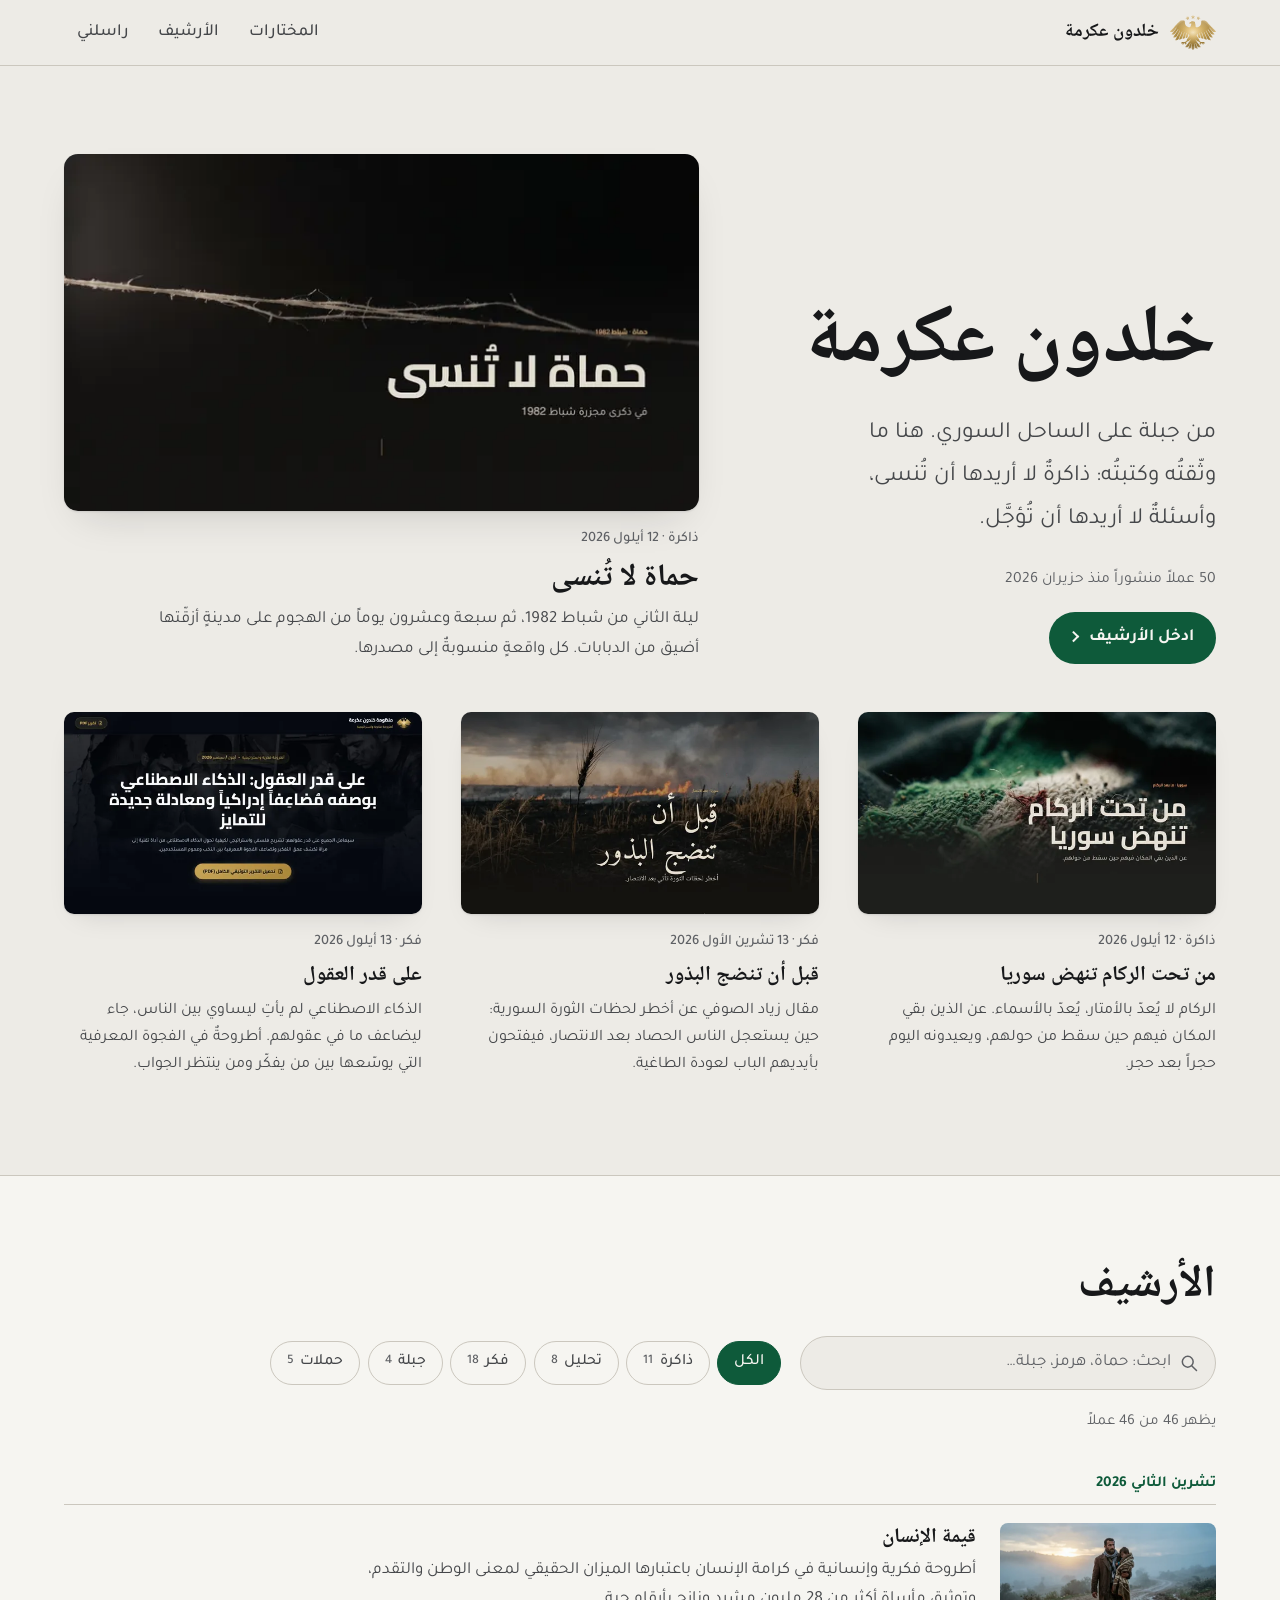
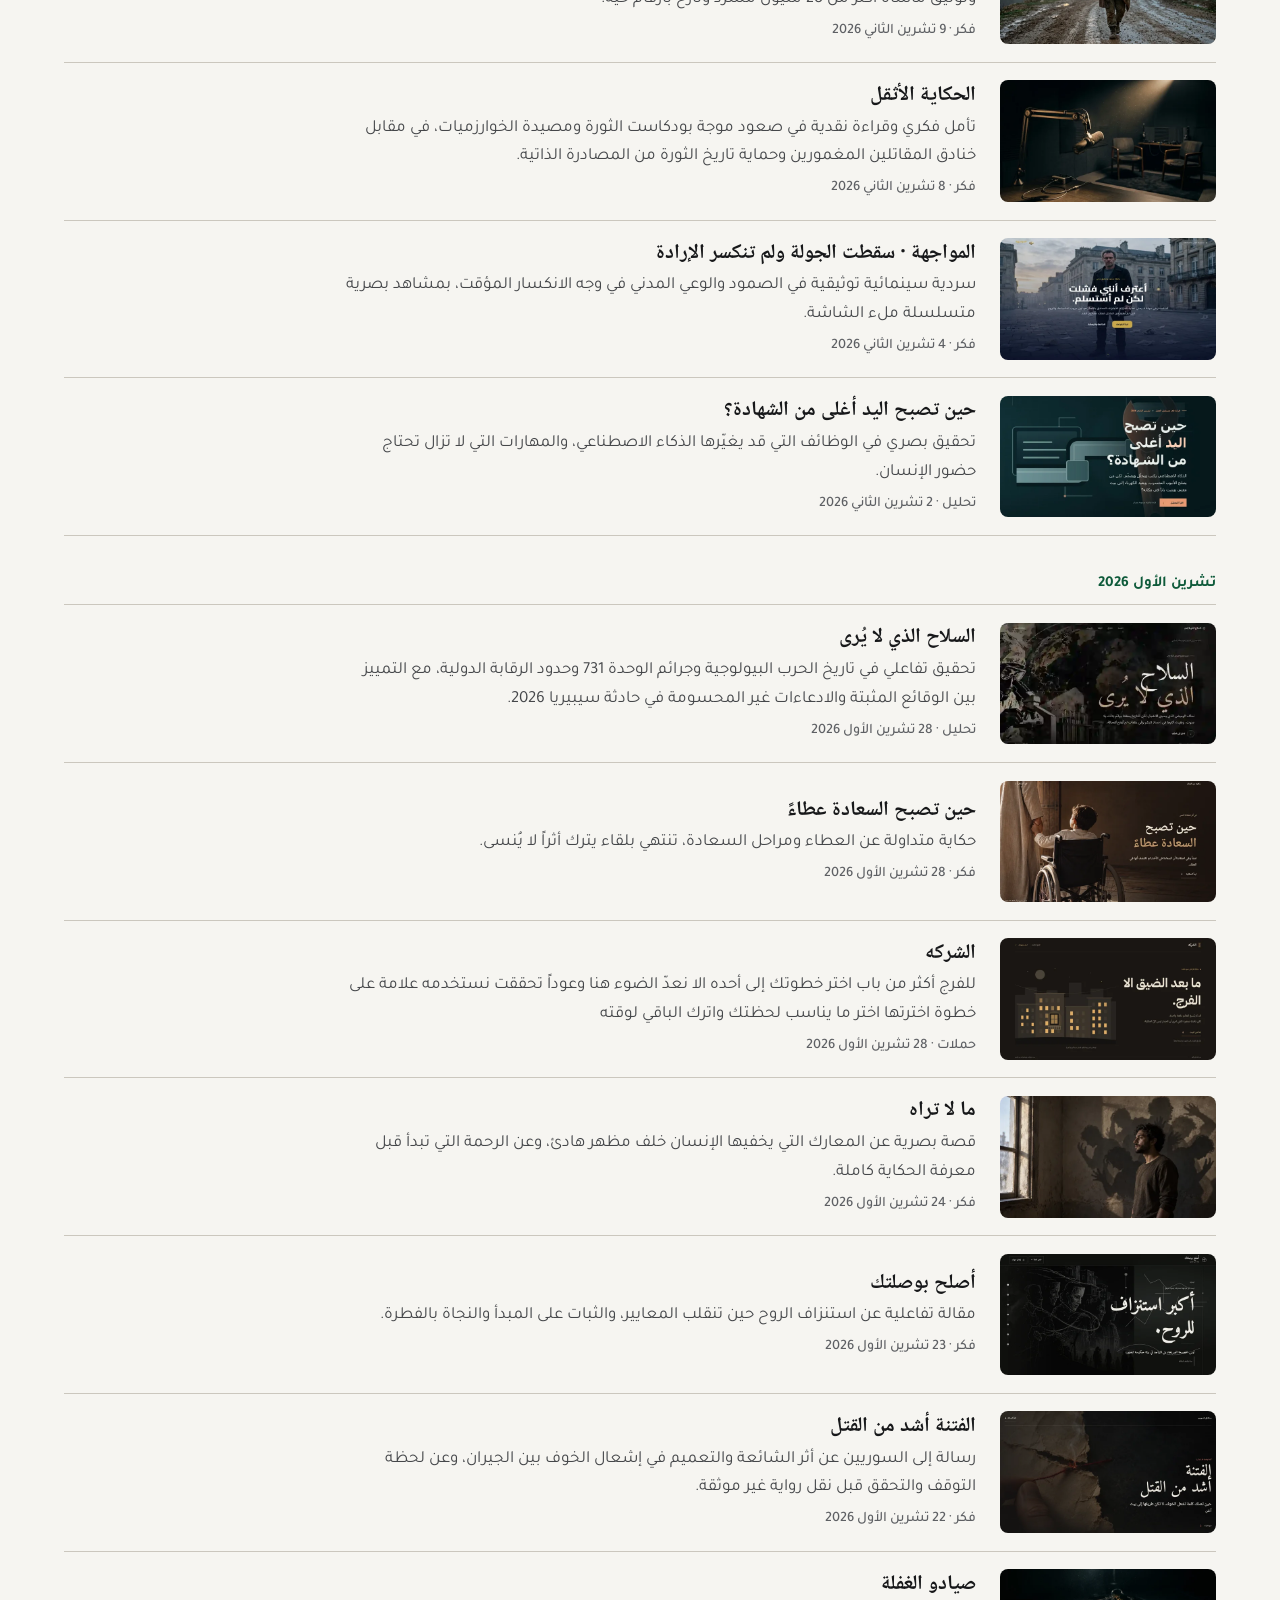
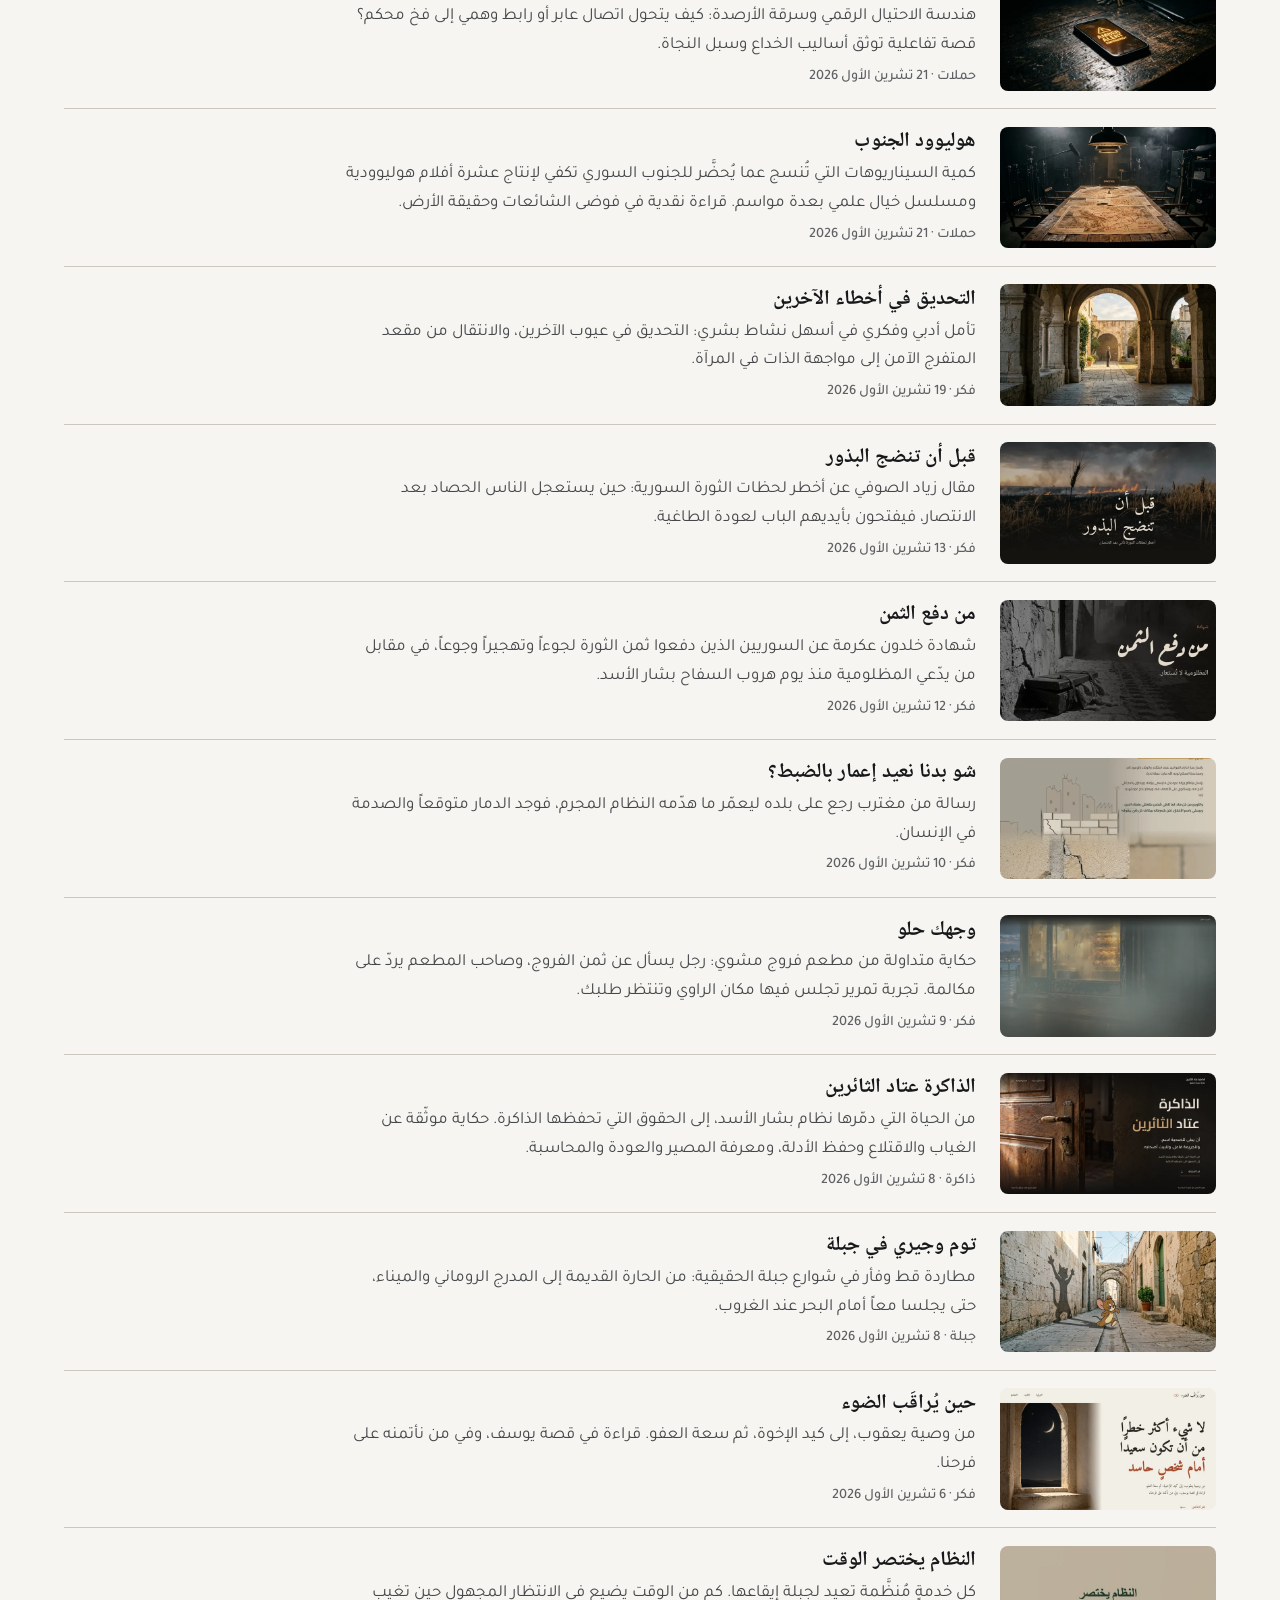
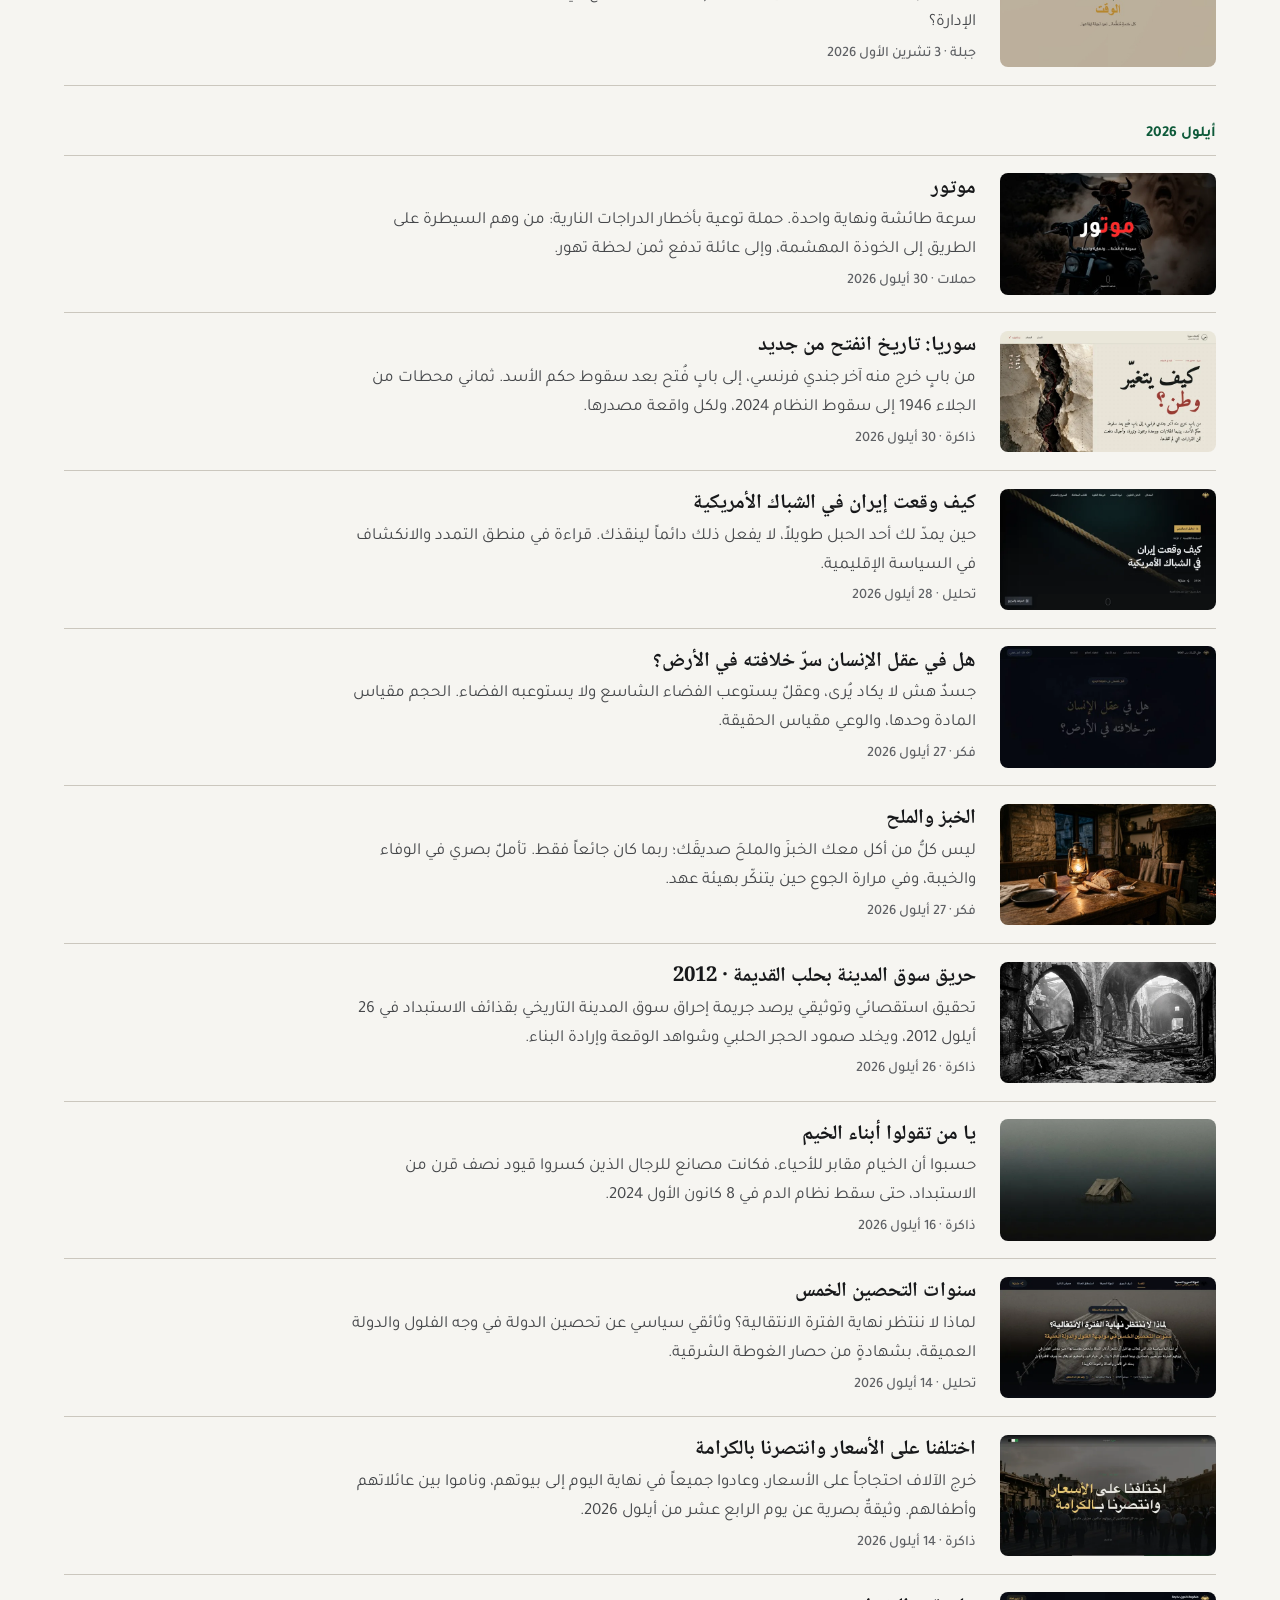
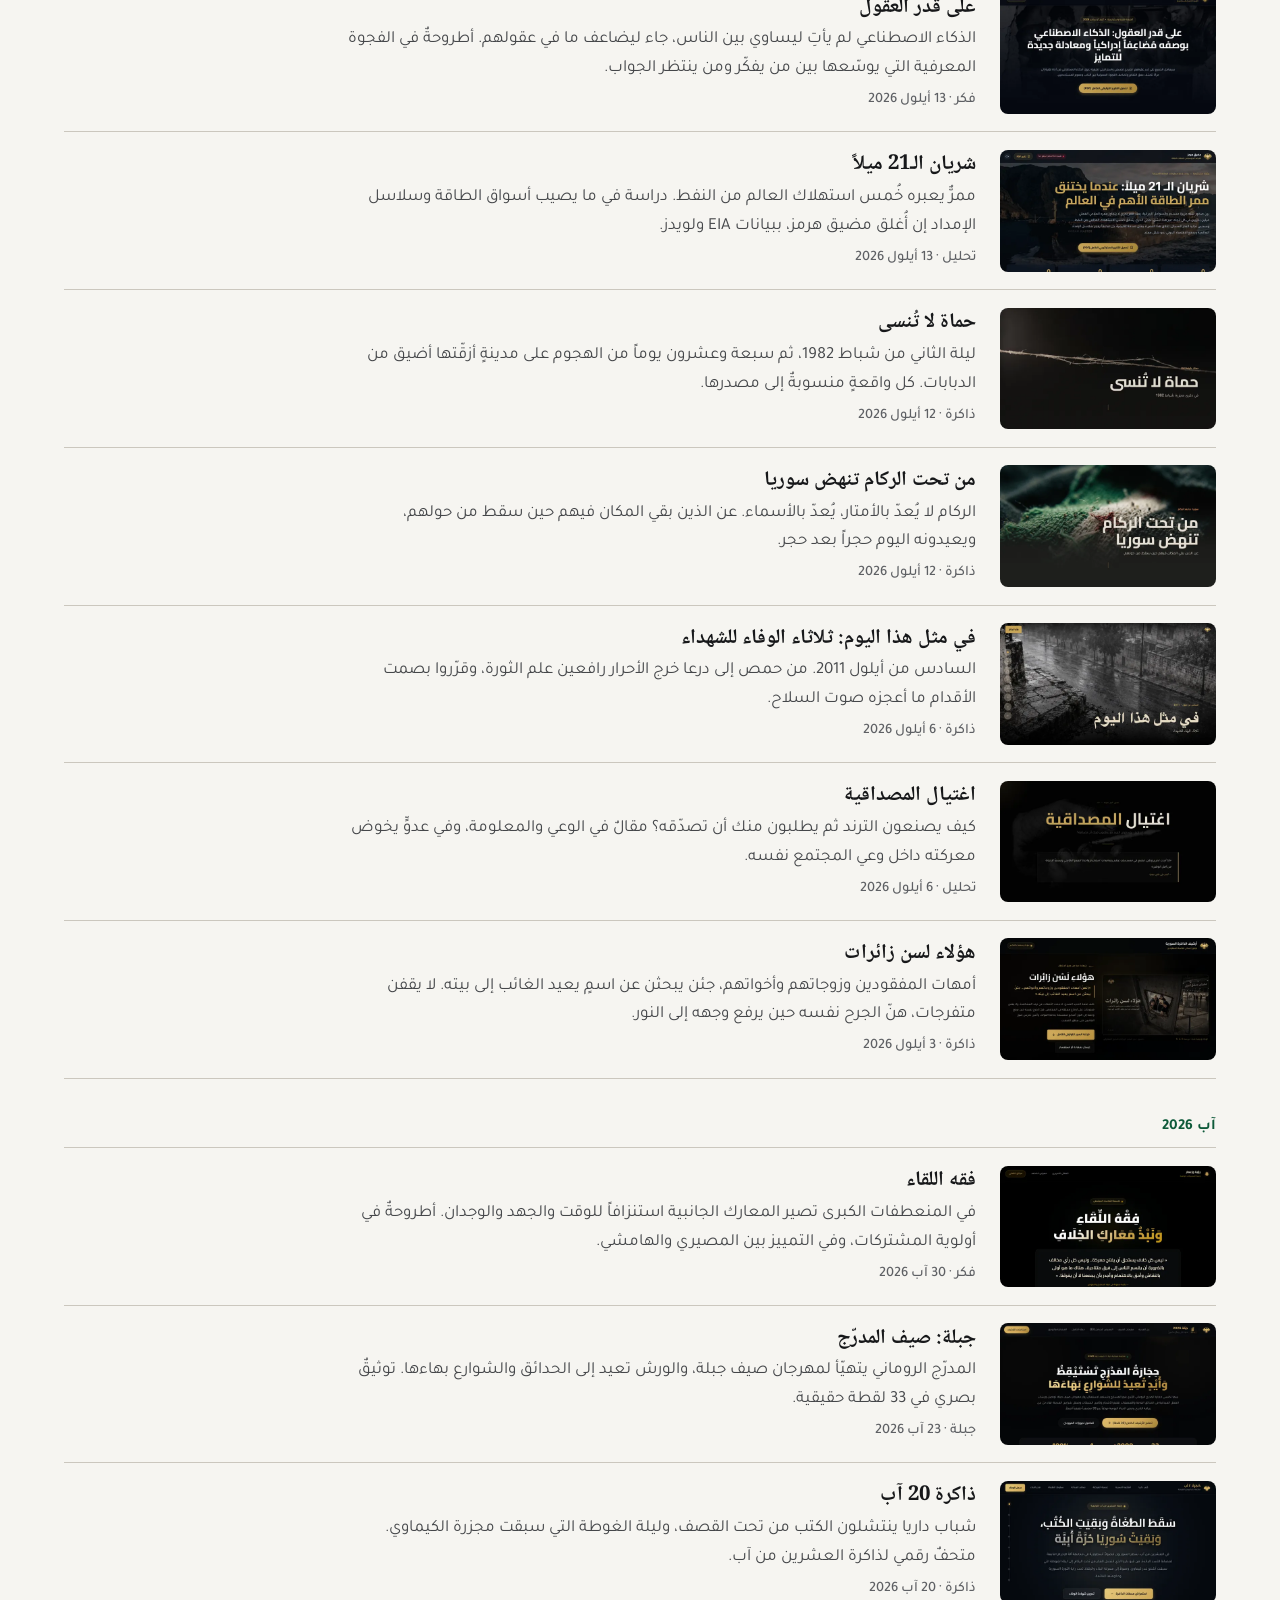
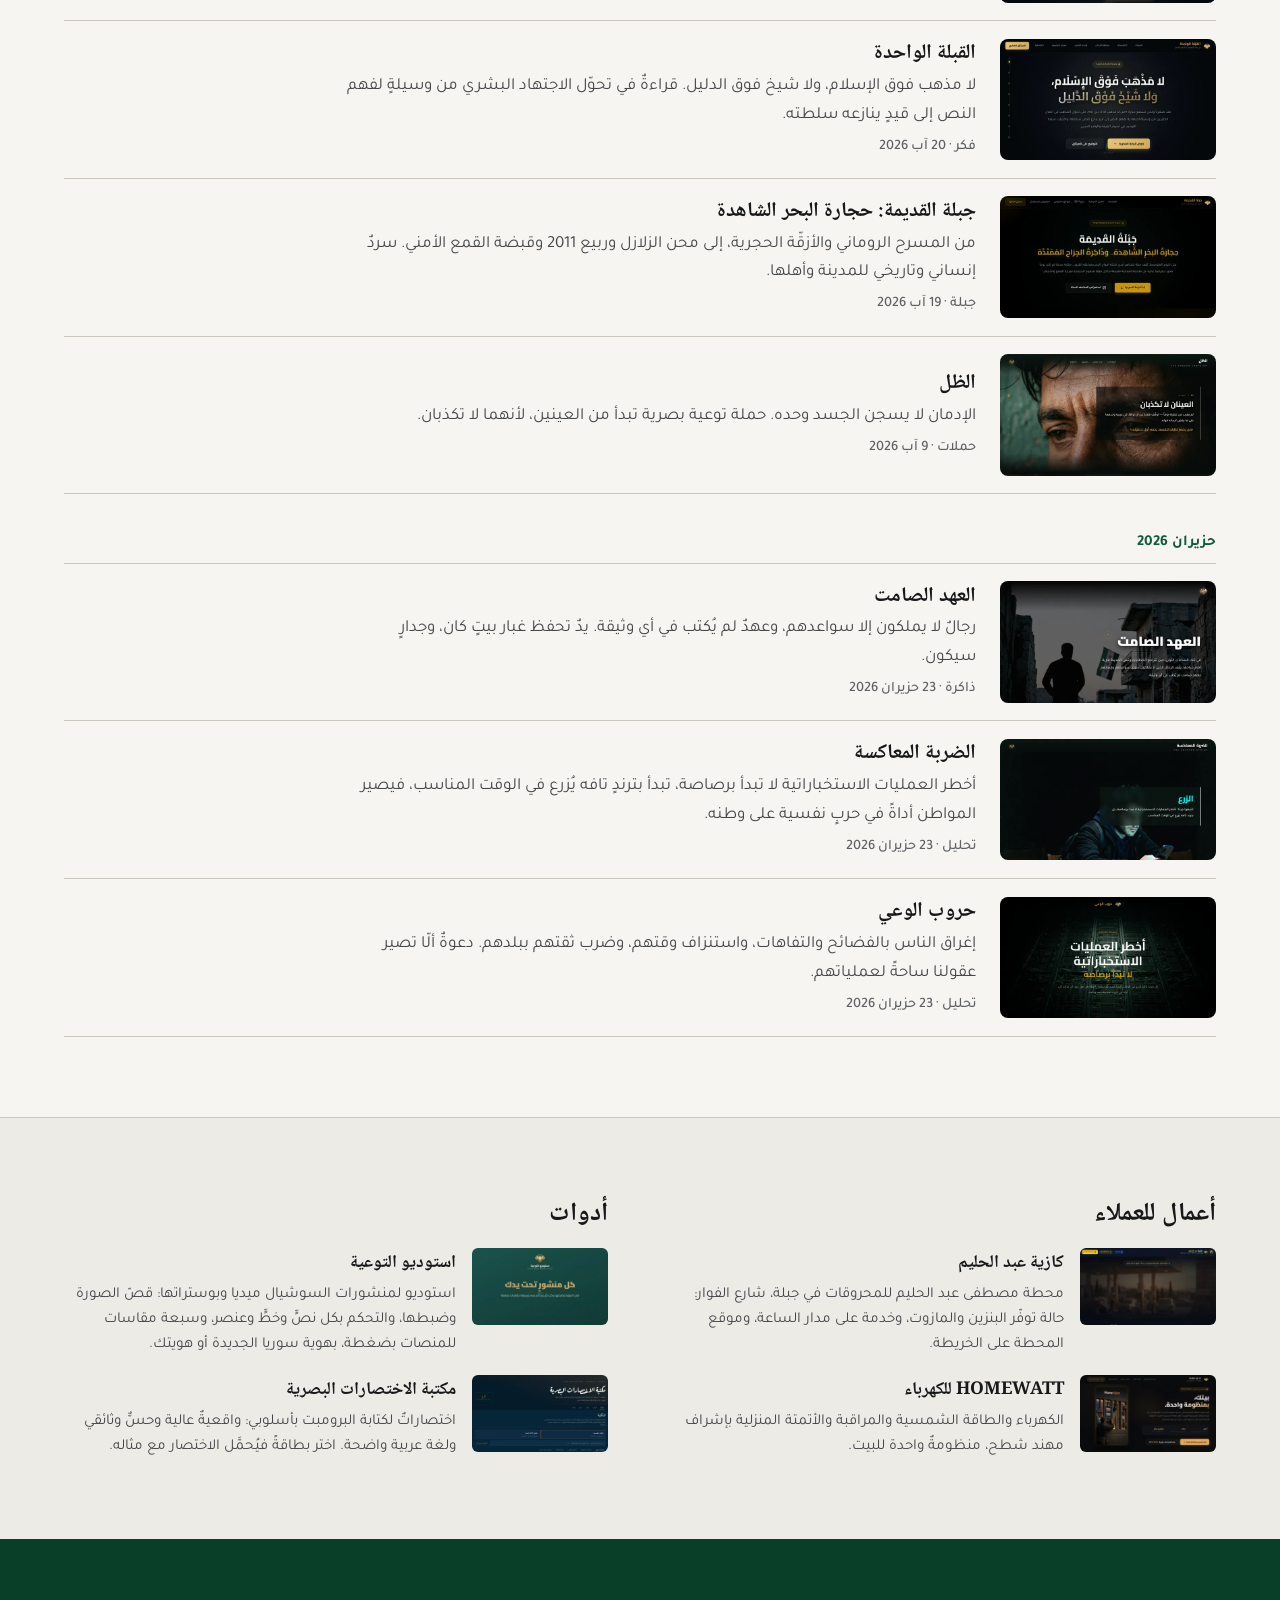
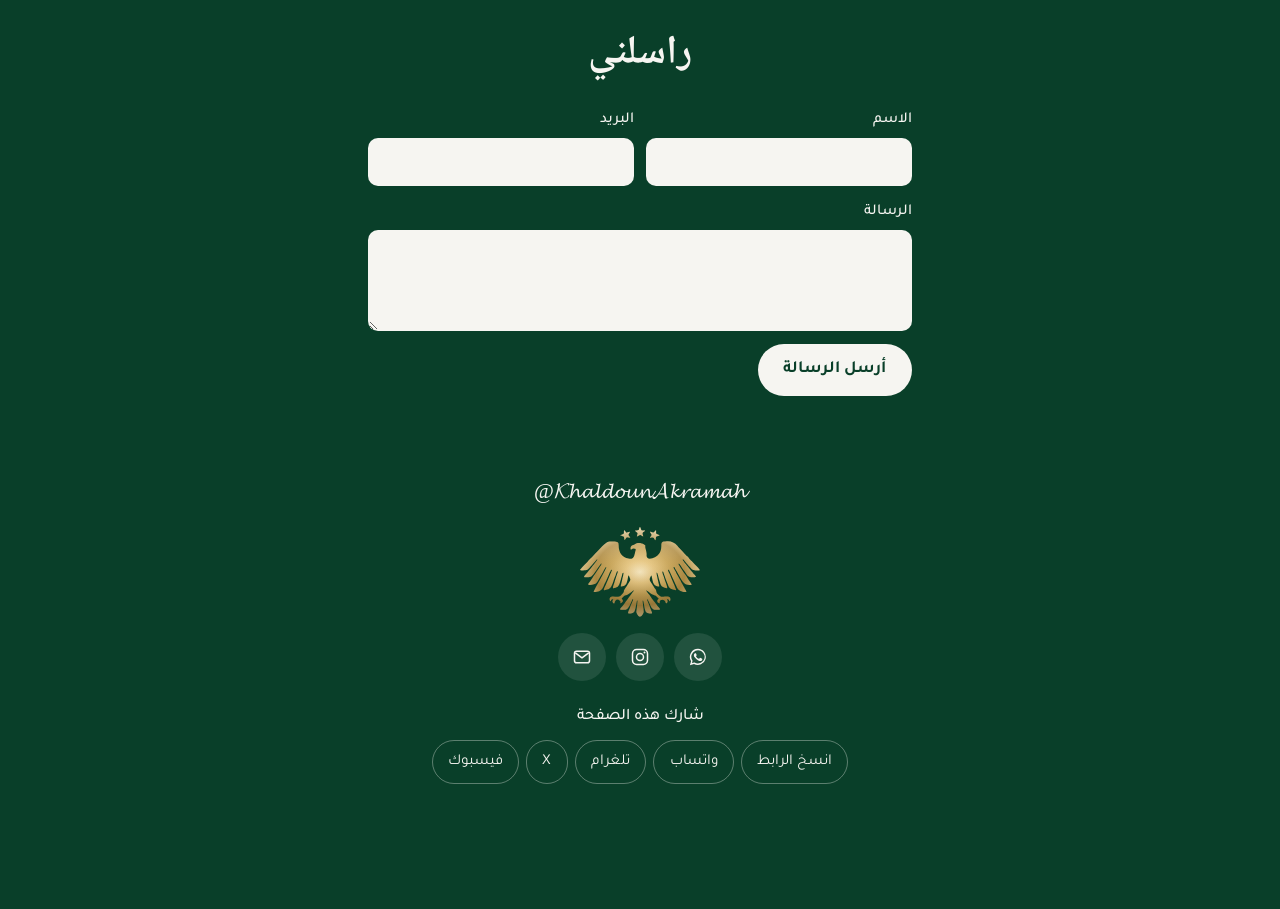
==== commit 00e53fec: "إضافة موقع قيمة الإنسان إلى البوابة" ====
--- a/index.html
+++ b/index.html
@@ -11,14 +11,14 @@
   <meta property="og:locale" content="ar_AR">
   <meta property="og:type" content="website">
   <meta property="og:title" content="خلدون عكرمة: الأعمال المنشورة">
-  <meta property="og:description" content="49 عملاً منشوراً: ذاكرة سوريا، والوعي والإعلام، والفكر، وجبلة.">
+  <meta property="og:description" content="50 عملاً منشوراً: ذاكرة سوريا، والوعي والإعلام، والفكر، وجبلة.">
   <meta property="og:url" content="https://kakramah.github.io/">
   <meta property="og:image" content="https://kakramah.github.io/images/og-portal.jpg">
   <meta property="og:image:width" content="1200">
   <meta property="og:image:height" content="630">
   <meta name="twitter:card" content="summary_large_image">
   <meta name="twitter:title" content="خلدون عكرمة: الأعمال المنشورة">
-  <meta name="twitter:description" content="49 عملاً منشوراً: ذاكرة سوريا، والوعي والإعلام، والفكر، وجبلة.">
+  <meta name="twitter:description" content="50 عملاً منشوراً: ذاكرة سوريا، والوعي والإعلام، والفكر، وجبلة.">
   <meta name="twitter:image" content="https://kakramah.github.io/images/og-portal.jpg">
   <link rel="icon" type="image/svg+xml" href="images/eagle-emblem-metal.svg">
   <link rel="preload" href="fonts/NotoNaskhArabic-VF.woff2" as="font" type="font/woff2" crossorigin>
@@ -55,7 +55,7 @@
       <div class="intro-text">
         <h1 id="who">خلدون عكرمة</h1>
         <p class="lead">من جبلة على الساحل السوري. هنا ما وثّقتُه وكتبتُه: ذاكرةٌ لا أريدها أن تُنسى، وأسئلةٌ لا أريدها أن تُؤجَّل.</p>
-        <p class="tally">49 عملاً منشوراً منذ حزيران 2026</p>
+        <p class="tally">50 عملاً منشوراً منذ حزيران 2026</p>
         <a class="go" href="#archive">ادخل الأرشيف</a>
       </div>
       <a class="lead-work" href="https://kakramah.github.io/hama-1982/" target="_blank" rel="noopener noreferrer"><figure><img class="lead-img" src="images/thumb-hama-1982.webp" alt="الصفحة الأولى من: حماة لا تُنسى" width="640" height="360" fetchpriority="high"><figcaption><span class="meta">ذاكرة · 12 أيلول 2026</span><span class="t">حماة لا تُنسى</span><span class="d">ليلة الثاني من شباط 1982، ثم سبعة وعشرون يوماً من الهجوم على مدينةٍ أزقّتها أضيق من الدبابات. كل واقعةٍ منسوبةٌ إلى مصدرها.</span></figcaption></figure></a>
@@ -76,13 +76,13 @@
           </label>
           <div class="filters" role="group" aria-label="النوع">
             <button type="button" class="chip" data-type="all" aria-pressed="true">الكل</button>
-            <button type="button" class="chip" data-type="memory" aria-pressed="false">ذاكرة <span class="n">11</span></button><button type="button" class="chip" data-type="analysis" aria-pressed="false">تحليل <span class="n">8</span></button><button type="button" class="chip" data-type="thought" aria-pressed="false">فكر <span class="n">17</span></button><button type="button" class="chip" data-type="jableh" aria-pressed="false">جبلة <span class="n">4</span></button><button type="button" class="chip" data-type="campaign" aria-pressed="false">حملات <span class="n">5</span></button>
+            <button type="button" class="chip" data-type="memory" aria-pressed="false">ذاكرة <span class="n">11</span></button><button type="button" class="chip" data-type="analysis" aria-pressed="false">تحليل <span class="n">8</span></button><button type="button" class="chip" data-type="thought" aria-pressed="false">فكر <span class="n">18</span></button><button type="button" class="chip" data-type="jableh" aria-pressed="false">جبلة <span class="n">4</span></button><button type="button" class="chip" data-type="campaign" aria-pressed="false">حملات <span class="n">5</span></button>
           </div>
         </div>
-        <p class="shown" id="shown" aria-live="polite">يظهر 45 من 45 عملاً</p>
+        <p class="shown" id="shown" aria-live="polite">يظهر 46 من 46 عملاً</p>
       </div>
       <div class="register" id="register">
-        <div class="month"><h3 class="month-h">تشرين الثاني 2026</h3><ol class="rows"><li class="row" data-type="thought" data-hay="الحكاية الأثقل تأمل فكري وقراءة نقدية في صعود موجة بودكاست الثورة ومصيدة الخوارزميات، في مقابل خنادق المقاتلين المغمورين وحماية تاريخ الثورة من المصادرة الذاتية. فكر تشرين الثاني 2026"><a href="https://kakramah.github.io/al-hikayah-al-athqal/" target="_blank" rel="noopener noreferrer"><img class="row-img" src="images/thumb-al-hikayah-al-athqal.webp" alt="الصفحة الأولى من: الحكاية الأثقل" width="640" height="360" loading="lazy" decoding="async"><span class="row-text"><span class="t">الحكاية الأثقل</span><span class="d">تأمل فكري وقراءة نقدية في صعود موجة بودكاست الثورة ومصيدة الخوارزميات، في مقابل خنادق المقاتلين المغمورين وحماية تاريخ الثورة من المصادرة الذاتية.</span><span class="meta">فكر · 8 تشرين الثاني 2026</span></span></a></li><li class="row" data-type="thought" data-hay="المواجهة · سقطت الجولة ولم تنكسر الإرادة سردية سينمائية توثيقية في الصمود والوعي المدني في وجه الانكسار المؤقت، بمشاهد بصرية متسلسلة ملء الشاشة. فكر تشرين الثاني 2026"><a href="https://kakramah.github.io/al-muwajahah/" target="_blank" rel="noopener noreferrer"><img class="row-img" src="images/thumb-al-muwajahah.webp" alt="الصفحة الأولى من: المواجهة · سقطت الجولة ولم تنكسر الإرادة" width="640" height="360" loading="lazy" decoding="async"><span class="row-text"><span class="t">المواجهة · سقطت الجولة ولم تنكسر الإرادة</span><span class="d">سردية سينمائية توثيقية في الصمود والوعي المدني في وجه الانكسار المؤقت، بمشاهد بصرية متسلسلة ملء الشاشة.</span><span class="meta">فكر · 4 تشرين الثاني 2026</span></span></a></li><li class="row" data-type="analysis" data-hay="حين تصبح اليد أغلى من الشهادة؟ تحقيق بصري في الوظائف التي قد يغيّرها الذكاء الاصطناعي، والمهارات التي لا تزال تحتاج حضور الإنسان. تحليل تشرين الثاني 2026"><a href="https://kakramah.github.io/hand-over-degree/" target="_blank" rel="noopener noreferrer"><img class="row-img" src="images/thumb-hand-over-degree.webp" alt="الصفحة الأولى من: حين تصبح اليد أغلى من الشهادة؟" width="640" height="360" loading="lazy" decoding="async"><span class="row-text"><span class="t">حين تصبح اليد أغلى من الشهادة؟</span><span class="d">تحقيق بصري في الوظائف التي قد يغيّرها الذكاء الاصطناعي، والمهارات التي لا تزال تحتاج حضور الإنسان.</span><span class="meta">تحليل · 2 تشرين الثاني 2026</span></span></a></li></ol></div><div class="month"><h3 class="month-h">تشرين الأول 2026</h3><ol class="rows"><li class="row" data-type="analysis" data-hay="السلاح الذي لا يُرى تحقيق تفاعلي في تاريخ الحرب البيولوجية وجرائم الوحدة 731 وحدود الرقابة الدولية، مع التمييز بين الوقائع المثبتة والادعاءات غير المحسومة في حادثة سيبيريا 2026. تحليل تشرين الأول 2026"><a href="https://kakramah.github.io/hidden-biological-threat/" target="_blank" rel="noopener noreferrer"><img class="row-img" src="images/thumb-hidden-biological-threat.webp" alt="الصفحة الأولى من: السلاح الذي لا يُرى" width="640" height="360" loading="lazy" decoding="async"><span class="row-text"><span class="t">السلاح الذي لا يُرى</span><span class="d">تحقيق تفاعلي في تاريخ الحرب البيولوجية وجرائم الوحدة 731 وحدود الرقابة الدولية، مع التمييز بين الوقائع المثبتة والادعاءات غير المحسومة في حادثة سيبيريا 2026.</span><span class="meta">تحليل · 28 تشرين الأول 2026</span></span></a></li><li class="row" data-type="thought" data-hay="حين تصبح السعادة عطاءً حكاية متداولة عن العطاء ومراحل السعادة، تنتهي بلقاء يترك أثراً لا يُنسى. فكر تشرين الأول 2026"><a href="https://kakramah.github.io/the-joy-of-giving/" target="_blank" rel="noopener noreferrer"><img class="row-img" src="images/thumb-the-joy-of-giving.webp" alt="الصفحة الأولى من: حين تصبح السعادة عطاءً" width="640" height="360" loading="lazy" decoding="async"><span class="row-text"><span class="t">حين تصبح السعادة عطاءً</span><span class="d">حكاية متداولة عن العطاء ومراحل السعادة، تنتهي بلقاء يترك أثراً لا يُنسى.</span><span class="meta">فكر · 28 تشرين الأول 2026</span></span></a></li><li class="row" data-type="campaign" data-hay="الشركه للفرج أكثر من باب اختر خطوتك إلى أحده الا نعدّ الضوء هنا وعوداً تحققت نستخدمه علامة على خطوة اخترتها اختر ما يناسب لحظتك واترك الباقي لوقته حملات تشرين الأول 2026"><a href="https://kakramah.github.io/baad-aldeek/" target="_blank" rel="noopener noreferrer"><img class="row-img" src="images/thumb-baad-aldeek.webp" alt="الصفحة الأولى من: الشركه" width="640" height="360" loading="lazy" decoding="async"><span class="row-text"><span class="t">الشركه</span><span class="d">للفرج أكثر من باب اختر خطوتك إلى أحده الا نعدّ الضوء هنا وعوداً تحققت نستخدمه علامة على خطوة اخترتها اختر ما يناسب لحظتك واترك الباقي لوقته</span><span class="meta">حملات · 28 تشرين الأول 2026</span></span></a></li><li class="row" data-type="thought" data-hay="ما لا تراه قصة بصرية عن المعارك التي يخفيها الإنسان خلف مظهر هادئ، وعن الرحمة التي تبدأ قبل معرفة الحكاية كاملة. فكر تشرين الأول 2026"><a href="https://kakramah.github.io/hidden-battle/" target="_blank" rel="noopener noreferrer"><img class="row-img" src="images/thumb-hidden-battle.webp" alt="الصفحة الأولى من: ما لا تراه" width="640" height="360" loading="lazy" decoding="async"><span class="row-text"><span class="t">ما لا تراه</span><span class="d">قصة بصرية عن المعارك التي يخفيها الإنسان خلف مظهر هادئ، وعن الرحمة التي تبدأ قبل معرفة الحكاية كاملة.</span><span class="meta">فكر · 24 تشرين الأول 2026</span></span></a></li><li class="row" data-type="thought" data-hay="أصلح بوصلتك مقالة تفاعلية عن استنزاف الروح حين تنقلب المعايير، والثبات على المبدأ والنجاة بالفطرة. فكر تشرين الأول 2026"><a href="https://kakramah.github.io/compass-of-integrity/" target="_blank" rel="noopener noreferrer"><img class="row-img" src="images/thumb-compass-of-integrity.webp" alt="الصفحة الأولى من: أصلح بوصلتك" width="640" height="360" loading="lazy" decoding="async"><span class="row-text"><span class="t">أصلح بوصلتك</span><span class="d">مقالة تفاعلية عن استنزاف الروح حين تنقلب المعايير، والثبات على المبدأ والنجاة بالفطرة.</span><span class="meta">فكر · 23 تشرين الأول 2026</span></span></a></li><li class="row" data-type="thought" data-hay="الفتنة أشد من القتل رسالة إلى السوريين عن أثر الشائعة والتعميم في إشعال الخوف بين الجيران، وعن لحظة التوقف والتحقق قبل نقل رواية غير موثقة. فكر تشرين الأول 2026"><a href="https://kakramah.github.io/fitna-ashadd-min-al-qatl/" target="_blank" rel="noopener noreferrer"><img class="row-img" src="images/thumb-fitna-ashadd-min-al-qatl.webp" alt="الصفحة الأولى من: الفتنة أشد من القتل" width="640" height="360" loading="lazy" decoding="async"><span class="row-text"><span class="t">الفتنة أشد من القتل</span><span class="d">رسالة إلى السوريين عن أثر الشائعة والتعميم في إشعال الخوف بين الجيران، وعن لحظة التوقف والتحقق قبل نقل رواية غير موثقة.</span><span class="meta">فكر · 22 تشرين الأول 2026</span></span></a></li><li class="row" data-type="campaign" data-hay="صيادو الغفلة هندسة الاحتيال الرقمي وسرقة الأرصدة: كيف يتحول اتصال عابر أو رابط وهمي إلى فخ محكم؟ قصة تفاعلية توثق أساليب الخداع وسبل النجاة. حملات تشرين الأول 2026"><a href="https://kakramah.github.io/digital-fraud/" target="_blank" rel="noopener noreferrer"><img class="row-img" src="images/thumb-digital-fraud.webp" alt="الصفحة الأولى من: صيادو الغفلة" width="640" height="360" loading="lazy" decoding="async"><span class="row-text"><span class="t">صيادو الغفلة</span><span class="d">هندسة الاحتيال الرقمي وسرقة الأرصدة: كيف يتحول اتصال عابر أو رابط وهمي إلى فخ محكم؟ قصة تفاعلية توثق أساليب الخداع وسبل النجاة.</span><span class="meta">حملات · 21 تشرين الأول 2026</span></span></a></li><li class="row" data-type="campaign" data-hay="هوليوود الجنوب كمية السيناريوهات التي تُنسج عما يُحضَّر للجنوب السوري تكفي لإنتاج عشرة أفلام هوليوودية ومسلسل خيال علمي بعدة مواسم. قراءة نقدية في فوضى الشائعات وحقيقة الأرض. حملات تشرين الأول 2026"><a href="https://kakramah.github.io/hollywood-south/" target="_blank" rel="noopener noreferrer"><img class="row-img" src="images/thumb-hollywood-south.webp" alt="الصفحة الأولى من: هوليوود الجنوب" width="640" height="360" loading="lazy" decoding="async"><span class="row-text"><span class="t">هوليوود الجنوب</span><span class="d">كمية السيناريوهات التي تُنسج عما يُحضَّر للجنوب السوري تكفي لإنتاج عشرة أفلام هوليوودية ومسلسل خيال علمي بعدة مواسم. قراءة نقدية في فوضى الشائعات وحقيقة الأرض.</span><span class="meta">حملات · 21 تشرين الأول 2026</span></span></a></li><li class="row" data-type="thought" data-hay="التحديق في أخطاء الآخرين تأمل أدبي وفكري في أسهل نشاط بشري: التحديق في عيوب الآخرين، والانتقال من مقعد المتفرج الآمن إلى مواجهة الذات في المرآة. فكر تشرين الأول 2026"><a href="https://kakramah.github.io/gazing-at-faults/" target="_blank" rel="noopener noreferrer"><img class="row-img" src="images/thumb-gazing-at-faults.webp" alt="الصفحة الأولى من: التحديق في أخطاء الآخرين" width="640" height="360" loading="lazy" decoding="async"><span class="row-text"><span class="t">التحديق في أخطاء الآخرين</span><span class="d">تأمل أدبي وفكري في أسهل نشاط بشري: التحديق في عيوب الآخرين، والانتقال من مقعد المتفرج الآمن إلى مواجهة الذات في المرآة.</span><span class="meta">فكر · 19 تشرين الأول 2026</span></span></a></li><li class="row" data-type="thought" data-hay="قبل أن تنضج البذور مقال زياد الصوفي عن أخطر لحظات الثورة السورية: حين يستعجل الناس الحصاد بعد الانتصار، فيفتحون بأيديهم الباب لعودة الطاغية. فكر تشرين الأول 2026"><a href="https://kakramah.github.io/before-the-seeds-ripen/" target="_blank" rel="noopener noreferrer"><img class="row-img" src="images/thumb-before-the-seeds-ripen.webp" alt="الصفحة الأولى من: قبل أن تنضج البذور" width="640" height="360" loading="lazy" decoding="async"><span class="row-text"><span class="t">قبل أن تنضج البذور</span><span class="d">مقال زياد الصوفي عن أخطر لحظات الثورة السورية: حين يستعجل الناس الحصاد بعد الانتصار، فيفتحون بأيديهم الباب لعودة الطاغية.</span><span class="meta">فكر · 13 تشرين الأول 2026</span></span></a></li><li class="row" data-type="thought" data-hay="من دفع الثمن شهادة خلدون عكرمة عن السوريين الذين دفعوا ثمن الثورة لجوءاً وتهجيراً وجوعاً، في مقابل من يدّعي المظلومية منذ يوم هروب السفاح بشار الأسد. فكر تشرين الأول 2026"><a href="https://kakramah.github.io/who-paid-the-price/" target="_blank" rel="noopener noreferrer"><img class="row-img" src="images/thumb-who-paid-the-price.webp" alt="الصفحة الأولى من: من دفع الثمن" width="640" height="360" loading="lazy" decoding="async"><span class="row-text"><span class="t">من دفع الثمن</span><span class="d">شهادة خلدون عكرمة عن السوريين الذين دفعوا ثمن الثورة لجوءاً وتهجيراً وجوعاً، في مقابل من يدّعي المظلومية منذ يوم هروب السفاح بشار الأسد.</span><span class="meta">فكر · 12 تشرين الأول 2026</span></span></a></li><li class="row" data-type="thought" data-hay="شو بدنا نعيد إعمار بالضبط؟ رسالة من مغترب رجع على بلده ليعمّر ما هدّمه النظام المجرم، فوجد الدمار متوقعاً والصدمة في الإنسان. فكر تشرين الأول 2026"><a href="https://kakramah.github.io/al-hajar-wal-insan/" target="_blank" rel="noopener noreferrer"><img class="row-img" src="images/thumb-al-hajar-wal-insan.webp" alt="الصفحة الأولى من: شو بدنا نعيد إعمار بالضبط؟" width="640" height="360" loading="lazy" decoding="async"><span class="row-text"><span class="t">شو بدنا نعيد إعمار بالضبط؟</span><span class="d">رسالة من مغترب رجع على بلده ليعمّر ما هدّمه النظام المجرم، فوجد الدمار متوقعاً والصدمة في الإنسان.</span><span class="meta">فكر · 10 تشرين الأول 2026</span></span></a></li><li class="row" data-type="thought" data-hay="وجهك حلو حكاية متداولة من مطعم فروج مشوي: رجل يسأل عن ثمن الفروج، وصاحب المطعم يردّ على مكالمة. تجربة تمرير تجلس فيها مكان الراوي وتنتظر طلبك. فكر تشرين الأول 2026"><a href="https://kakramah.github.io/wajhak-helw/" target="_blank" rel="noopener noreferrer"><img class="row-img" src="images/thumb-wajhak-helw.webp" alt="الصفحة الأولى من: وجهك حلو" width="640" height="360" loading="lazy" decoding="async"><span class="row-text"><span class="t">وجهك حلو</span><span class="d">حكاية متداولة من مطعم فروج مشوي: رجل يسأل عن ثمن الفروج، وصاحب المطعم يردّ على مكالمة. تجربة تمرير تجلس فيها مكان الراوي وتنتظر طلبك.</span><span class="meta">فكر · 9 تشرين الأول 2026</span></span></a></li><li class="row" data-type="memory" data-hay="الذاكرة عتاد الثائرين من الحياة التي دمّرها نظام بشار الأسد، إلى الحقوق التي تحفظها الذاكرة. حكاية موثّقة عن الغياب والاقتلاع وحفظ الأدلة، ومعرفة المصير والعودة والمحاسبة. ذاكرة تشرين الأول 2026"><a href="https://kakramah.github.io/memory-keeps-rights/" target="_blank" rel="noopener noreferrer"><img class="row-img" src="images/thumb-memory-keeps-rights.webp" alt="الصفحة الأولى من: الذاكرة عتاد الثائرين" width="640" height="360" loading="lazy" decoding="async"><span class="row-text"><span class="t">الذاكرة عتاد الثائرين</span><span class="d">من الحياة التي دمّرها نظام بشار الأسد، إلى الحقوق التي تحفظها الذاكرة. حكاية موثّقة عن الغياب والاقتلاع وحفظ الأدلة، ومعرفة المصير والعودة والمحاسبة.</span><span class="meta">ذاكرة · 8 تشرين الأول 2026</span></span></a></li><li class="row" data-type="jableh" data-hay="توم وجيري في جبلة مطاردة قط وفأر في شوارع جبلة الحقيقية: من الحارة القديمة إلى المدرج الروماني والميناء، حتى يجلسا معاً أمام البحر عند الغروب. جبلة تشرين الأول 2026"><a href="https://kakramah.github.io/tom-and-jerry-jableh/" target="_blank" rel="noopener noreferrer"><img class="row-img" src="images/thumb-tom-and-jerry-jableh.webp" alt="الصفحة الأولى من: توم وجيري في جبلة" width="640" height="360" loading="lazy" decoding="async"><span class="row-text"><span class="t">توم وجيري في جبلة</span><span class="d">مطاردة قط وفأر في شوارع جبلة الحقيقية: من الحارة القديمة إلى المدرج الروماني والميناء، حتى يجلسا معاً أمام البحر عند الغروب.</span><span class="meta">جبلة · 8 تشرين الأول 2026</span></span></a></li><li class="row" data-type="thought" data-hay="حين يُراقَب الضوء من وصية يعقوب، إلى كيد الإخوة، ثم سعة العفو. قراءة في قصة يوسف، وفي من نأتمنه على فرحنا. فكر تشرين الأول 2026"><a href="https://kakramah.github.io/joy-under-glass/" target="_blank" rel="noopener noreferrer"><img class="row-img" src="images/thumb-joy-under-glass.webp" alt="الصفحة الأولى من: حين يُراقَب الضوء" width="640" height="360" loading="lazy" decoding="async"><span class="row-text"><span class="t">حين يُراقَب الضوء</span><span class="d">من وصية يعقوب، إلى كيد الإخوة، ثم سعة العفو. قراءة في قصة يوسف، وفي من نأتمنه على فرحنا.</span><span class="meta">فكر · 6 تشرين الأول 2026</span></span></a></li><li class="row" data-type="jableh" data-hay="النظام يختصر الوقت كل خدمةٍ مُنظَّمة تعيد لجبلة إيقاعها. كم من الوقت يضيع في الانتظار المجهول حين تغيب الإدارة؟ جبلة تشرين الأول 2026"><a href="https://kakramah.github.io/jableh-time/" target="_blank" rel="noopener noreferrer"><img class="row-img" src="images/thumb-jableh-time.webp" alt="الصفحة الأولى من: النظام يختصر الوقت" width="640" height="360" loading="lazy" decoding="async"><span class="row-text"><span class="t">النظام يختصر الوقت</span><span class="d">كل خدمةٍ مُنظَّمة تعيد لجبلة إيقاعها. كم من الوقت يضيع في الانتظار المجهول حين تغيب الإدارة؟</span><span class="meta">جبلة · 3 تشرين الأول 2026</span></span></a></li></ol></div><div class="month"><h3 class="month-h">أيلول 2026</h3><ol class="rows"><li class="row" data-type="campaign" data-hay="موتور سرعة طائشة ونهاية واحدة. حملة توعية بأخطار الدراجات النارية: من وهم السيطرة على الطريق إلى الخوذة المهشمة، وإلى عائلة تدفع ثمن لحظة تهور. حملات أيلول 2026"><a href="https://kakramah.github.io/motor-site/" target="_blank" rel="noopener noreferrer"><img class="row-img" src="images/thumb-motor-site.webp" alt="الصفحة الأولى من: موتور" width="640" height="360" loading="lazy" decoding="async"><span class="row-text"><span class="t">موتور</span><span class="d">سرعة طائشة ونهاية واحدة. حملة توعية بأخطار الدراجات النارية: من وهم السيطرة على الطريق إلى الخوذة المهشمة، وإلى عائلة تدفع ثمن لحظة تهور.</span><span class="meta">حملات · 30 أيلول 2026</span></span></a></li><li class="row" data-type="memory" data-hay="سوريا: تاريخ انفتح من جديد من بابٍ خرج منه آخر جندي فرنسي، إلى بابٍ فُتح بعد سقوط حكم الأسد. ثماني محطات من الجلاء 1946 إلى سقوط النظام 2024، ولكل واقعة مصدرها. ذاكرة أيلول 2026"><a href="https://kakramah.github.io/syrian-history-dashboard/" target="_blank" rel="noopener noreferrer"><img class="row-img" src="images/thumb-syrian-history-dashboard.webp" alt="الصفحة الأولى من: سوريا: تاريخ انفتح من جديد" width="640" height="360" loading="lazy" decoding="async"><span class="row-text"><span class="t">سوريا: تاريخ انفتح من جديد</span><span class="d">من بابٍ خرج منه آخر جندي فرنسي، إلى بابٍ فُتح بعد سقوط حكم الأسد. ثماني محطات من الجلاء 1946 إلى سقوط النظام 2024، ولكل واقعة مصدرها.</span><span class="meta">ذاكرة · 30 أيلول 2026</span></span></a></li><li class="row" data-type="analysis" data-hay="كيف وقعت إيران في الشباك الأمريكية حين يمدّ لك أحد الحبل طويلاً، لا يفعل ذلك دائماً لينقذك. قراءة في منطق التمدد والانكشاف في السياسة الإقليمية. تحليل أيلول 2026"><a href="https://kakramah.github.io/middle-east-power-trap/" target="_blank" rel="noopener noreferrer"><img class="row-img" src="images/thumb-middle-east-power-trap.webp" alt="الصفحة الأولى من: كيف وقعت إيران في الشباك الأمريكية" width="640" height="360" loading="lazy" decoding="async"><span class="row-text"><span class="t">كيف وقعت إيران في الشباك الأمريكية</span><span class="d">حين يمدّ لك أحد الحبل طويلاً، لا يفعل ذلك دائماً لينقذك. قراءة في منطق التمدد والانكشاف في السياسة الإقليمية.</span><span class="meta">تحليل · 28 أيلول 2026</span></span></a></li><li class="row" data-type="thought" data-hay="هل في عقل الإنسان سرّ خلافته في الأرض؟ جسدٌ هش لا يكاد يُرى، وعقلٌ يستوعب الفضاء الشاسع ولا يستوعبه الفضاء. الحجم مقياس المادة وحدها، والوعي مقياس الحقيقة. فكر أيلول 2026"><a href="https://kakramah.github.io/cosmic-mind/" target="_blank" rel="noopener noreferrer"><img class="row-img" src="images/thumb-cosmic-mind.webp" alt="الصفحة الأولى من: هل في عقل الإنسان سرّ خلافته في الأرض؟" width="640" height="360" loading="lazy" decoding="async"><span class="row-text"><span class="t">هل في عقل الإنسان سرّ خلافته في الأرض؟</span><span class="d">جسدٌ هش لا يكاد يُرى، وعقلٌ يستوعب الفضاء الشاسع ولا يستوعبه الفضاء. الحجم مقياس المادة وحدها، والوعي مقياس الحقيقة.</span><span class="meta">فكر · 27 أيلول 2026</span></span></a></li><li class="row" data-type="thought" data-hay="الخبز والملح ليس كلُّ من أكل معك الخبزَ والملحَ صديقَك؛ ربما كان جائعاً فقط. تأملٌ بصري في الوفاء والخيبة، وفي مرارة الجوع حين يتنكّر بهيئة عهد. فكر أيلول 2026"><a href="https://kakramah.github.io/bread-and-salt/" target="_blank" rel="noopener noreferrer"><img class="row-img" src="images/thumb-bread-and-salt.webp" alt="الصفحة الأولى من: الخبز والملح" width="640" height="360" loading="lazy" decoding="async"><span class="row-text"><span class="t">الخبز والملح</span><span class="d">ليس كلُّ من أكل معك الخبزَ والملحَ صديقَك؛ ربما كان جائعاً فقط. تأملٌ بصري في الوفاء والخيبة، وفي مرارة الجوع حين يتنكّر بهيئة عهد.</span><span class="meta">فكر · 27 أيلول 2026</span></span></a></li><li class="row" data-type="memory" data-hay="حريق سوق المدينة بحلب القديمة · 2012 تحقيق استقصائي وتوثيقي يرصد جريمة إحراق سوق المدينة التاريخي بقذائف الاستبداد في 26 أيلول 2012، ويخلد صمود الحجر الحلبي وشواهد الوقعة وإرادة البناء. ذاكرة أيلول 2026"><a href="https://kakramah.github.io/aleppo-souq-fire-2012/" target="_blank" rel="noopener noreferrer"><img class="row-img" src="images/thumb-aleppo-souq-fire-2012.webp" alt="الصفحة الأولى من: حريق سوق المدينة بحلب القديمة · 2012" width="640" height="360" loading="lazy" decoding="async"><span class="row-text"><span class="t">حريق سوق المدينة بحلب القديمة · 2012</span><span class="d">تحقيق استقصائي وتوثيقي يرصد جريمة إحراق سوق المدينة التاريخي بقذائف الاستبداد في 26 أيلول 2012، ويخلد صمود الحجر الحلبي وشواهد الوقعة وإرادة البناء.</span><span class="meta">ذاكرة · 26 أيلول 2026</span></span></a></li><li class="row" data-type="memory" data-hay="يا من تقولوا أبناء الخيم حسبوا أن الخيام مقابر للأحياء، فكانت مصانع للرجال الذين كسروا قيود نصف قرن من الاستبداد، حتى سقط نظام الدم في 8 كانون الأول 2024. ذاكرة أيلول 2026"><a href="https://kakramah.github.io/abnaa-al-khiyam/" target="_blank" rel="noopener noreferrer"><img class="row-img" src="images/thumb-abnaa-al-khiyam.webp" alt="الصفحة الأولى من: يا من تقولوا أبناء الخيم" width="640" height="360" loading="lazy" decoding="async"><span class="row-text"><span class="t">يا من تقولوا أبناء الخيم</span><span class="d">حسبوا أن الخيام مقابر للأحياء، فكانت مصانع للرجال الذين كسروا قيود نصف قرن من الاستبداد، حتى سقط نظام الدم في 8 كانون الأول 2024.</span><span class="meta">ذاكرة · 16 أيلول 2026</span></span></a></li><li class="row" data-type="analysis" data-hay="سنوات التحصين الخمس لماذا لا ننتظر نهاية الفترة الانتقالية؟ وثائقي سياسي عن تحصين الدولة في وجه الفلول والدولة العميقة، بشهادةٍ من حصار الغوطة الشرقية. تحليل أيلول 2026"><a href="https://kakramah.github.io/syria-transition-shield/" target="_blank" rel="noopener noreferrer"><img class="row-img" src="images/thumb-syria-transition-shield.webp" alt="الصفحة الأولى من: سنوات التحصين الخمس" width="640" height="360" loading="lazy" decoding="async"><span class="row-text"><span class="t">سنوات التحصين الخمس</span><span class="d">لماذا لا ننتظر نهاية الفترة الانتقالية؟ وثائقي سياسي عن تحصين الدولة في وجه الفلول والدولة العميقة، بشهادةٍ من حصار الغوطة الشرقية.</span><span class="meta">تحليل · 14 أيلول 2026</span></span></a></li><li class="row" data-type="memory" data-hay="اختلفنا على الأسعار وانتصرنا بالكرامة خرج الآلاف احتجاجاً على الأسعار، وعادوا جميعاً في نهاية اليوم إلى بيوتهم، وناموا بين عائلاتهم وأطفالهم. وثيقةٌ بصرية عن يوم الرابع عشر من أيلول 2026. ذاكرة أيلول 2026"><a href="https://kakramah.github.io/syria-dignity-sept2026/" target="_blank" rel="noopener noreferrer"><img class="row-img" src="images/thumb-syria-dignity-sept2026.webp" alt="الصفحة الأولى من: اختلفنا على الأسعار وانتصرنا بالكرامة" width="640" height="360" loading="lazy" decoding="async"><span class="row-text"><span class="t">اختلفنا على الأسعار وانتصرنا بالكرامة</span><span class="d">خرج الآلاف احتجاجاً على الأسعار، وعادوا جميعاً في نهاية اليوم إلى بيوتهم، وناموا بين عائلاتهم وأطفالهم. وثيقةٌ بصرية عن يوم الرابع عشر من أيلول 2026.</span><span class="meta">ذاكرة · 14 أيلول 2026</span></span></a></li><li class="row" data-type="thought" data-hay="على قدر العقول الذكاء الاصطناعي لم يأتِ ليساوي بين الناس، جاء ليضاعف ما في عقولهم. أطروحةٌ في الفجوة المعرفية التي يوسّعها بين من يفكّر ومن ينتظر الجواب. فكر أيلول 2026"><a href="https://kakramah.github.io/cognitive-multiplier-ai/" target="_blank" rel="noopener noreferrer"><img class="row-img" src="images/thumb-cognitive-multiplier-ai.webp" alt="الصفحة الأولى من: على قدر العقول" width="640" height="360" loading="lazy" decoding="async"><span class="row-text"><span class="t">على قدر العقول</span><span class="d">الذكاء الاصطناعي لم يأتِ ليساوي بين الناس، جاء ليضاعف ما في عقولهم. أطروحةٌ في الفجوة المعرفية التي يوسّعها بين من يفكّر ومن ينتظر الجواب.</span><span class="meta">فكر · 13 أيلول 2026</span></span></a></li><li class="row" data-type="analysis" data-hay="شريان الـ21 ميلاً ممرٌّ يعبره خُمس استهلاك العالم من النفط. دراسة في ما يصيب أسواق الطاقة وسلاسل الإمداد إن أُغلق مضيق هرمز، ببيانات EIA ولويدز. تحليل أيلول 2026"><a href="https://kakramah.github.io/strait-of-hormuz-chokepoint/" target="_blank" rel="noopener noreferrer"><img class="row-img" src="images/thumb-strait-of-hormuz-chokepoint.webp" alt="الصفحة الأولى من: شريان الـ21 ميلاً" width="640" height="360" loading="lazy" decoding="async"><span class="row-text"><span class="t">شريان الـ21 ميلاً</span><span class="d">ممرٌّ يعبره خُمس استهلاك العالم من النفط. دراسة في ما يصيب أسواق الطاقة وسلاسل الإمداد إن أُغلق مضيق هرمز، ببيانات <span dir="ltr">EIA</span> ولويدز.</span><span class="meta">تحليل · 13 أيلول 2026</span></span></a></li><li class="row" data-type="memory" data-hay="حماة لا تُنسى ليلة الثاني من شباط 1982، ثم سبعة وعشرون يوماً من الهجوم على مدينةٍ أزقّتها أضيق من الدبابات. كل واقعةٍ منسوبةٌ إلى مصدرها. ذاكرة أيلول 2026"><a href="https://kakramah.github.io/hama-1982/" target="_blank" rel="noopener noreferrer"><img class="row-img" src="images/thumb-hama-1982.webp" alt="الصفحة الأولى من: حماة لا تُنسى" width="640" height="360" loading="lazy" decoding="async"><span class="row-text"><span class="t">حماة لا تُنسى</span><span class="d">ليلة الثاني من شباط 1982، ثم سبعة وعشرون يوماً من الهجوم على مدينةٍ أزقّتها أضيق من الدبابات. كل واقعةٍ منسوبةٌ إلى مصدرها.</span><span class="meta">ذاكرة · 12 أيلول 2026</span></span></a></li><li class="row" data-type="memory" data-hay="من تحت الركام تنهض سوريا الركام لا يُعدّ بالأمتار، يُعدّ بالأسماء. عن الذين بقي المكان فيهم حين سقط من حولهم، ويعيدونه اليوم حجراً بعد حجر. ذاكرة أيلول 2026"><a href="https://kakramah.github.io/syria-rising-from-rubble/" target="_blank" rel="noopener noreferrer"><img class="row-img" src="images/thumb-syria-rising-from-rubble.webp" alt="الصفحة الأولى من: من تحت الركام تنهض سوريا" width="640" height="360" loading="lazy" decoding="async"><span class="row-text"><span class="t">من تحت الركام تنهض سوريا</span><span class="d">الركام لا يُعدّ بالأمتار، يُعدّ بالأسماء. عن الذين بقي المكان فيهم حين سقط من حولهم، ويعيدونه اليوم حجراً بعد حجر.</span><span class="meta">ذاكرة · 12 أيلول 2026</span></span></a></li><li class="row" data-type="memory" data-hay="في مثل هذا اليوم: ثلاثاء الوفاء للشهداء السادس من أيلول 2011. من حمص إلى درعا خرج الأحرار رافعين علم الثورة، وقرّروا بصمت الأقدام ما أعجزه صوت السلاح. ذاكرة أيلول 2026"><a href="https://kakramah.github.io/fi-mithl-hatha-alyawm/" target="_blank" rel="noopener noreferrer"><img class="row-img" src="images/thumb-fi-mithl-hatha-alyawm.webp" alt="الصفحة الأولى من: في مثل هذا اليوم: ثلاثاء الوفاء للشهداء" width="640" height="360" loading="lazy" decoding="async"><span class="row-text"><span class="t">في مثل هذا اليوم: ثلاثاء الوفاء للشهداء</span><span class="d">السادس من أيلول 2011. من حمص إلى درعا خرج الأحرار رافعين علم الثورة، وقرّروا بصمت الأقدام ما أعجزه صوت السلاح.</span><span class="meta">ذاكرة · 6 أيلول 2026</span></span></a></li><li class="row" data-type="analysis" data-hay="اغتيال المصداقية كيف يصنعون الترند ثم يطلبون منك أن تصدّقه؟ مقالٌ في الوعي والمعلومة، وفي عدوٍّ يخوض معركته داخل وعي المجتمع نفسه. تحليل أيلول 2026"><a href="https://kakramah.github.io/ightyal-almasdaqiyya/" target="_blank" rel="noopener noreferrer"><img class="row-img" src="images/thumb-ightyal-almasdaqiyya.webp" alt="الصفحة الأولى من: اغتيال المصداقية" width="640" height="360" loading="lazy" decoding="async"><span class="row-text"><span class="t">اغتيال المصداقية</span><span class="d">كيف يصنعون الترند ثم يطلبون منك أن تصدّقه؟ مقالٌ في الوعي والمعلومة، وفي عدوٍّ يخوض معركته داخل وعي المجتمع نفسه.</span><span class="meta">تحليل · 6 أيلول 2026</span></span></a></li><li class="row" data-type="memory" data-hay="هؤلاء لسن زائرات أمهات المفقودين وزوجاتهم وأخواتهم، جئن يبحثن عن اسمٍ يعيد الغائب إلى بيته. لا يقفن متفرجات، هنّ الجرح نفسه حين يرفع وجهه إلى النور. ذاكرة أيلول 2026"><a href="https://kakramah.github.io/syrian-missing-mothers/" target="_blank" rel="noopener noreferrer"><img class="row-img" src="images/thumb-syrian-missing-mothers.webp" alt="الصفحة الأولى من: هؤلاء لسن زائرات" width="640" height="360" loading="lazy" decoding="async"><span class="row-text"><span class="t">هؤلاء لسن زائرات</span><span class="d">أمهات المفقودين وزوجاتهم وأخواتهم، جئن يبحثن عن اسمٍ يعيد الغائب إلى بيته. لا يقفن متفرجات، هنّ الجرح نفسه حين يرفع وجهه إلى النور.</span><span class="meta">ذاكرة · 3 أيلول 2026</span></span></a></li></ol></div><div class="month"><h3 class="month-h">آب 2026</h3><ol class="rows"><li class="row" data-type="thought" data-hay="فقه اللقاء في المنعطفات الكبرى تصير المعارك الجانبية استنزافاً للوقت والجهد والوجدان. أطروحةٌ في أولوية المشتركات، وفي التمييز بين المصيري والهامشي. فكر آب 2026"><a href="https://kakramah.github.io/the-common-ground/" target="_blank" rel="noopener noreferrer"><img class="row-img" src="images/thumb-the-common-ground.webp" alt="الصفحة الأولى من: فقه اللقاء" width="640" height="360" loading="lazy" decoding="async"><span class="row-text"><span class="t">فقه اللقاء</span><span class="d">في المنعطفات الكبرى تصير المعارك الجانبية استنزافاً للوقت والجهد والوجدان. أطروحةٌ في أولوية المشتركات، وفي التمييز بين المصيري والهامشي.</span><span class="meta">فكر · 30 آب 2026</span></span></a></li><li class="row" data-type="jableh" data-hay="جبلة: صيف المدرّج المدرّج الروماني يتهيّأ لمهرجان صيف جبلة، والورش تعيد إلى الحدائق والشوارع بهاءها. توثيقٌ بصري في 33 لقطة حقيقية. جبلة آب 2026"><a href="https://kakramah.github.io/jableh-summer-pulse/" target="_blank" rel="noopener noreferrer"><img class="row-img" src="images/thumb-jableh-summer-pulse.webp" alt="الصفحة الأولى من: جبلة: صيف المدرّج" width="640" height="360" loading="lazy" decoding="async"><span class="row-text"><span class="t">جبلة: صيف المدرّج</span><span class="d">المدرّج الروماني يتهيّأ لمهرجان صيف جبلة، والورش تعيد إلى الحدائق والشوارع بهاءها. توثيقٌ بصري في 33 لقطة حقيقية.</span><span class="meta">جبلة · 23 آب 2026</span></span></a></li><li class="row" data-type="memory" data-hay="ذاكرة 20 آب شباب داريا ينتشلون الكتب من تحت القصف، وليلة الغوطة التي سبقت مجزرة الكيماوي. متحفٌ رقمي لذاكرة العشرين من آب. ذاكرة آب 2026"><a href="https://kakramah.github.io/syrian-memory-august-20/" target="_blank" rel="noopener noreferrer"><img class="row-img" src="images/thumb-syrian-memory-august-20.webp" alt="الصفحة الأولى من: ذاكرة 20 آب" width="640" height="360" loading="lazy" decoding="async"><span class="row-text"><span class="t">ذاكرة 20 آب</span><span class="d">شباب داريا ينتشلون الكتب من تحت القصف، وليلة الغوطة التي سبقت مجزرة الكيماوي. متحفٌ رقمي لذاكرة العشرين من آب.</span><span class="meta">ذاكرة · 20 آب 2026</span></span></a></li><li class="row" data-type="thought" data-hay="القبلة الواحدة لا مذهب فوق الإسلام، ولا شيخ فوق الدليل. قراءةٌ في تحوّل الاجتهاد البشري من وسيلةٍ لفهم النص إلى قيدٍ ينازعه سلطته. فكر آب 2026"><a href="https://kakramah.github.io/the-one-qiblah/" target="_blank" rel="noopener noreferrer"><img class="row-img" src="images/thumb-the-one-qiblah.webp" alt="الصفحة الأولى من: القبلة الواحدة" width="640" height="360" loading="lazy" decoding="async"><span class="row-text"><span class="t">القبلة الواحدة</span><span class="d">لا مذهب فوق الإسلام، ولا شيخ فوق الدليل. قراءةٌ في تحوّل الاجتهاد البشري من وسيلةٍ لفهم النص إلى قيدٍ ينازعه سلطته.</span><span class="meta">فكر · 20 آب 2026</span></span></a></li><li class="row" data-type="jableh" data-hay="جبلة القديمة: حجارة البحر الشاهدة من المسرح الروماني والأزقّة الحجرية، إلى محن الزلازل وربيع 2011 وقبضة القمع الأمني. سردٌ إنساني وتاريخي للمدينة وأهلها. جبلة آب 2026"><a href="https://kakramah.github.io/jableh-memory-of-stone/" target="_blank" rel="noopener noreferrer"><img class="row-img" src="images/thumb-jableh-memory-of-stone.webp" alt="الصفحة الأولى من: جبلة القديمة: حجارة البحر الشاهدة" width="640" height="360" loading="lazy" decoding="async"><span class="row-text"><span class="t">جبلة القديمة: حجارة البحر الشاهدة</span><span class="d">من المسرح الروماني والأزقّة الحجرية، إلى محن الزلازل وربيع 2011 وقبضة القمع الأمني. سردٌ إنساني وتاريخي للمدينة وأهلها.</span><span class="meta">جبلة · 19 آب 2026</span></span></a></li><li class="row" data-type="campaign" data-hay="الظل الإدمان لا يسجن الجسد وحده. حملة توعية بصرية تبدأ من العينين، لأنهما لا تكذبان. حملات آب 2026"><a href="https://kakramah.github.io/shadow-drug-awareness/" target="_blank" rel="noopener noreferrer"><img class="row-img" src="images/thumb-shadow-drug-awareness.webp" alt="الصفحة الأولى من: الظل" width="640" height="360" loading="lazy" decoding="async"><span class="row-text"><span class="t">الظل</span><span class="d">الإدمان لا يسجن الجسد وحده. حملة توعية بصرية تبدأ من العينين، لأنهما لا تكذبان.</span><span class="meta">حملات · 9 آب 2026</span></span></a></li></ol></div><div class="month"><h3 class="month-h">حزيران 2026</h3><ol class="rows"><li class="row" data-type="memory" data-hay="العهد الصامت رجالٌ لا يملكون إلا سواعدهم، وعهدٌ لم يُكتب في أي وثيقة. يدٌ تحفظ غبار بيتٍ كان، وجدارٍ سيكون. ذاكرة حزيران 2026"><a href="https://kakramah.github.io/the-silent-oath/" target="_blank" rel="noopener noreferrer"><img class="row-img" src="images/thumb-the-silent-oath.webp" alt="الصفحة الأولى من: العهد الصامت" width="640" height="360" loading="lazy" decoding="async"><span class="row-text"><span class="t">العهد الصامت</span><span class="d">رجالٌ لا يملكون إلا سواعدهم، وعهدٌ لم يُكتب في أي وثيقة. يدٌ تحفظ غبار بيتٍ كان، وجدارٍ سيكون.</span><span class="meta">ذاكرة · 23 حزيران 2026</span></span></a></li><li class="row" data-type="analysis" data-hay="الضربة المعاكسة أخطر العمليات الاستخباراتية لا تبدأ برصاصة، تبدأ بترندٍ تافه يُزرع في الوقت المناسب، فيصير المواطن أداةً في حربٍ نفسية على وطنه. تحليل حزيران 2026"><a href="https://kakramah.github.io/the-counter-strike/" target="_blank" rel="noopener noreferrer"><img class="row-img" src="images/thumb-the-counter-strike.webp" alt="الصفحة الأولى من: الضربة المعاكسة" width="640" height="360" loading="lazy" decoding="async"><span class="row-text"><span class="t">الضربة المعاكسة</span><span class="d">أخطر العمليات الاستخباراتية لا تبدأ برصاصة، تبدأ بترندٍ تافه يُزرع في الوقت المناسب، فيصير المواطن أداةً في حربٍ نفسية على وطنه.</span><span class="meta">تحليل · 23 حزيران 2026</span></span></a></li><li class="row" data-type="analysis" data-hay="حروب الوعي إغراق الناس بالفضائح والتفاهات، واستنزاف وقتهم، وضرب ثقتهم ببلدهم. دعوةٌ ألّا تصير عقولنا ساحةً لعملياتهم. تحليل حزيران 2026"><a href="https://kakramah.github.io/awareness-wars/" target="_blank" rel="noopener noreferrer"><img class="row-img" src="images/thumb-awareness-wars.webp" alt="الصفحة الأولى من: حروب الوعي" width="640" height="360" loading="lazy" decoding="async"><span class="row-text"><span class="t">حروب الوعي</span><span class="d">إغراق الناس بالفضائح والتفاهات، واستنزاف وقتهم، وضرب ثقتهم ببلدهم. دعوةٌ ألّا تصير عقولنا ساحةً لعملياتهم.</span><span class="meta">تحليل · 23 حزيران 2026</span></span></a></li></ol></div>
+        <div class="month"><h3 class="month-h">تشرين الثاني 2026</h3><ol class="rows"><li class="row" data-type="thought" data-hay="قيمة الإنسان أطروحة فكرية وإنسانية في كرامة الإنسان باعتبارها الميزان الحقيقي لمعنى الوطن والتقدم، وتوثيق مأساة أكثر من 28 مليون مشرد ونازح بأرقام حية. فكر تشرين الثاني 2026"><a href="https://kakramah.github.io/qimat-al-insan/" target="_blank" rel="noopener noreferrer"><img class="row-img" src="images/thumb-qimat-al-insan.webp" alt="الصفحة الأولى من: قيمة الإنسان" width="640" height="360" loading="lazy" decoding="async"><span class="row-text"><span class="t">قيمة الإنسان</span><span class="d">أطروحة فكرية وإنسانية في كرامة الإنسان باعتبارها الميزان الحقيقي لمعنى الوطن والتقدم، وتوثيق مأساة أكثر من 28 مليون مشرد ونازح بأرقام حية.</span><span class="meta">فكر · 9 تشرين الثاني 2026</span></span></a></li><li class="row" data-type="thought" data-hay="الحكاية الأثقل تأمل فكري وقراءة نقدية في صعود موجة بودكاست الثورة ومصيدة الخوارزميات، في مقابل خنادق المقاتلين المغمورين وحماية تاريخ الثورة من المصادرة الذاتية. فكر تشرين الثاني 2026"><a href="https://kakramah.github.io/al-hikayah-al-athqal/" target="_blank" rel="noopener noreferrer"><img class="row-img" src="images/thumb-al-hikayah-al-athqal.webp" alt="الصفحة الأولى من: الحكاية الأثقل" width="640" height="360" loading="lazy" decoding="async"><span class="row-text"><span class="t">الحكاية الأثقل</span><span class="d">تأمل فكري وقراءة نقدية في صعود موجة بودكاست الثورة ومصيدة الخوارزميات، في مقابل خنادق المقاتلين المغمورين وحماية تاريخ الثورة من المصادرة الذاتية.</span><span class="meta">فكر · 8 تشرين الثاني 2026</span></span></a></li><li class="row" data-type="thought" data-hay="المواجهة · سقطت الجولة ولم تنكسر الإرادة سردية سينمائية توثيقية في الصمود والوعي المدني في وجه الانكسار المؤقت، بمشاهد بصرية متسلسلة ملء الشاشة. فكر تشرين الثاني 2026"><a href="https://kakramah.github.io/al-muwajahah/" target="_blank" rel="noopener noreferrer"><img class="row-img" src="images/thumb-al-muwajahah.webp" alt="الصفحة الأولى من: المواجهة · سقطت الجولة ولم تنكسر الإرادة" width="640" height="360" loading="lazy" decoding="async"><span class="row-text"><span class="t">المواجهة · سقطت الجولة ولم تنكسر الإرادة</span><span class="d">سردية سينمائية توثيقية في الصمود والوعي المدني في وجه الانكسار المؤقت، بمشاهد بصرية متسلسلة ملء الشاشة.</span><span class="meta">فكر · 4 تشرين الثاني 2026</span></span></a></li><li class="row" data-type="analysis" data-hay="حين تصبح اليد أغلى من الشهادة؟ تحقيق بصري في الوظائف التي قد يغيّرها الذكاء الاصطناعي، والمهارات التي لا تزال تحتاج حضور الإنسان. تحليل تشرين الثاني 2026"><a href="https://kakramah.github.io/hand-over-degree/" target="_blank" rel="noopener noreferrer"><img class="row-img" src="images/thumb-hand-over-degree.webp" alt="الصفحة الأولى من: حين تصبح اليد أغلى من الشهادة؟" width="640" height="360" loading="lazy" decoding="async"><span class="row-text"><span class="t">حين تصبح اليد أغلى من الشهادة؟</span><span class="d">تحقيق بصري في الوظائف التي قد يغيّرها الذكاء الاصطناعي، والمهارات التي لا تزال تحتاج حضور الإنسان.</span><span class="meta">تحليل · 2 تشرين الثاني 2026</span></span></a></li></ol></div><div class="month"><h3 class="month-h">تشرين الأول 2026</h3><ol class="rows"><li class="row" data-type="analysis" data-hay="السلاح الذي لا يُرى تحقيق تفاعلي في تاريخ الحرب البيولوجية وجرائم الوحدة 731 وحدود الرقابة الدولية، مع التمييز بين الوقائع المثبتة والادعاءات غير المحسومة في حادثة سيبيريا 2026. تحليل تشرين الأول 2026"><a href="https://kakramah.github.io/hidden-biological-threat/" target="_blank" rel="noopener noreferrer"><img class="row-img" src="images/thumb-hidden-biological-threat.webp" alt="الصفحة الأولى من: السلاح الذي لا يُرى" width="640" height="360" loading="lazy" decoding="async"><span class="row-text"><span class="t">السلاح الذي لا يُرى</span><span class="d">تحقيق تفاعلي في تاريخ الحرب البيولوجية وجرائم الوحدة 731 وحدود الرقابة الدولية، مع التمييز بين الوقائع المثبتة والادعاءات غير المحسومة في حادثة سيبيريا 2026.</span><span class="meta">تحليل · 28 تشرين الأول 2026</span></span></a></li><li class="row" data-type="thought" data-hay="حين تصبح السعادة عطاءً حكاية متداولة عن العطاء ومراحل السعادة، تنتهي بلقاء يترك أثراً لا يُنسى. فكر تشرين الأول 2026"><a href="https://kakramah.github.io/the-joy-of-giving/" target="_blank" rel="noopener noreferrer"><img class="row-img" src="images/thumb-the-joy-of-giving.webp" alt="الصفحة الأولى من: حين تصبح السعادة عطاءً" width="640" height="360" loading="lazy" decoding="async"><span class="row-text"><span class="t">حين تصبح السعادة عطاءً</span><span class="d">حكاية متداولة عن العطاء ومراحل السعادة، تنتهي بلقاء يترك أثراً لا يُنسى.</span><span class="meta">فكر · 28 تشرين الأول 2026</span></span></a></li><li class="row" data-type="campaign" data-hay="الشركه للفرج أكثر من باب اختر خطوتك إلى أحده الا نعدّ الضوء هنا وعوداً تحققت نستخدمه علامة على خطوة اخترتها اختر ما يناسب لحظتك واترك الباقي لوقته حملات تشرين الأول 2026"><a href="https://kakramah.github.io/baad-aldeek/" target="_blank" rel="noopener noreferrer"><img class="row-img" src="images/thumb-baad-aldeek.webp" alt="الصفحة الأولى من: الشركه" width="640" height="360" loading="lazy" decoding="async"><span class="row-text"><span class="t">الشركه</span><span class="d">للفرج أكثر من باب اختر خطوتك إلى أحده الا نعدّ الضوء هنا وعوداً تحققت نستخدمه علامة على خطوة اخترتها اختر ما يناسب لحظتك واترك الباقي لوقته</span><span class="meta">حملات · 28 تشرين الأول 2026</span></span></a></li><li class="row" data-type="thought" data-hay="ما لا تراه قصة بصرية عن المعارك التي يخفيها الإنسان خلف مظهر هادئ، وعن الرحمة التي تبدأ قبل معرفة الحكاية كاملة. فكر تشرين الأول 2026"><a href="https://kakramah.github.io/hidden-battle/" target="_blank" rel="noopener noreferrer"><img class="row-img" src="images/thumb-hidden-battle.webp" alt="الصفحة الأولى من: ما لا تراه" width="640" height="360" loading="lazy" decoding="async"><span class="row-text"><span class="t">ما لا تراه</span><span class="d">قصة بصرية عن المعارك التي يخفيها الإنسان خلف مظهر هادئ، وعن الرحمة التي تبدأ قبل معرفة الحكاية كاملة.</span><span class="meta">فكر · 24 تشرين الأول 2026</span></span></a></li><li class="row" data-type="thought" data-hay="أصلح بوصلتك مقالة تفاعلية عن استنزاف الروح حين تنقلب المعايير، والثبات على المبدأ والنجاة بالفطرة. فكر تشرين الأول 2026"><a href="https://kakramah.github.io/compass-of-integrity/" target="_blank" rel="noopener noreferrer"><img class="row-img" src="images/thumb-compass-of-integrity.webp" alt="الصفحة الأولى من: أصلح بوصلتك" width="640" height="360" loading="lazy" decoding="async"><span class="row-text"><span class="t">أصلح بوصلتك</span><span class="d">مقالة تفاعلية عن استنزاف الروح حين تنقلب المعايير، والثبات على المبدأ والنجاة بالفطرة.</span><span class="meta">فكر · 23 تشرين الأول 2026</span></span></a></li><li class="row" data-type="thought" data-hay="الفتنة أشد من القتل رسالة إلى السوريين عن أثر الشائعة والتعميم في إشعال الخوف بين الجيران، وعن لحظة التوقف والتحقق قبل نقل رواية غير موثقة. فكر تشرين الأول 2026"><a href="https://kakramah.github.io/fitna-ashadd-min-al-qatl/" target="_blank" rel="noopener noreferrer"><img class="row-img" src="images/thumb-fitna-ashadd-min-al-qatl.webp" alt="الصفحة الأولى من: الفتنة أشد من القتل" width="640" height="360" loading="lazy" decoding="async"><span class="row-text"><span class="t">الفتنة أشد من القتل</span><span class="d">رسالة إلى السوريين عن أثر الشائعة والتعميم في إشعال الخوف بين الجيران، وعن لحظة التوقف والتحقق قبل نقل رواية غير موثقة.</span><span class="meta">فكر · 22 تشرين الأول 2026</span></span></a></li><li class="row" data-type="campaign" data-hay="صيادو الغفلة هندسة الاحتيال الرقمي وسرقة الأرصدة: كيف يتحول اتصال عابر أو رابط وهمي إلى فخ محكم؟ قصة تفاعلية توثق أساليب الخداع وسبل النجاة. حملات تشرين الأول 2026"><a href="https://kakramah.github.io/digital-fraud/" target="_blank" rel="noopener noreferrer"><img class="row-img" src="images/thumb-digital-fraud.webp" alt="الصفحة الأولى من: صيادو الغفلة" width="640" height="360" loading="lazy" decoding="async"><span class="row-text"><span class="t">صيادو الغفلة</span><span class="d">هندسة الاحتيال الرقمي وسرقة الأرصدة: كيف يتحول اتصال عابر أو رابط وهمي إلى فخ محكم؟ قصة تفاعلية توثق أساليب الخداع وسبل النجاة.</span><span class="meta">حملات · 21 تشرين الأول 2026</span></span></a></li><li class="row" data-type="campaign" data-hay="هوليوود الجنوب كمية السيناريوهات التي تُنسج عما يُحضَّر للجنوب السوري تكفي لإنتاج عشرة أفلام هوليوودية ومسلسل خيال علمي بعدة مواسم. قراءة نقدية في فوضى الشائعات وحقيقة الأرض. حملات تشرين الأول 2026"><a href="https://kakramah.github.io/hollywood-south/" target="_blank" rel="noopener noreferrer"><img class="row-img" src="images/thumb-hollywood-south.webp" alt="الصفحة الأولى من: هوليوود الجنوب" width="640" height="360" loading="lazy" decoding="async"><span class="row-text"><span class="t">هوليوود الجنوب</span><span class="d">كمية السيناريوهات التي تُنسج عما يُحضَّر للجنوب السوري تكفي لإنتاج عشرة أفلام هوليوودية ومسلسل خيال علمي بعدة مواسم. قراءة نقدية في فوضى الشائعات وحقيقة الأرض.</span><span class="meta">حملات · 21 تشرين الأول 2026</span></span></a></li><li class="row" data-type="thought" data-hay="التحديق في أخطاء الآخرين تأمل أدبي وفكري في أسهل نشاط بشري: التحديق في عيوب الآخرين، والانتقال من مقعد المتفرج الآمن إلى مواجهة الذات في المرآة. فكر تشرين الأول 2026"><a href="https://kakramah.github.io/gazing-at-faults/" target="_blank" rel="noopener noreferrer"><img class="row-img" src="images/thumb-gazing-at-faults.webp" alt="الصفحة الأولى من: التحديق في أخطاء الآخرين" width="640" height="360" loading="lazy" decoding="async"><span class="row-text"><span class="t">التحديق في أخطاء الآخرين</span><span class="d">تأمل أدبي وفكري في أسهل نشاط بشري: التحديق في عيوب الآخرين، والانتقال من مقعد المتفرج الآمن إلى مواجهة الذات في المرآة.</span><span class="meta">فكر · 19 تشرين الأول 2026</span></span></a></li><li class="row" data-type="thought" data-hay="قبل أن تنضج البذور مقال زياد الصوفي عن أخطر لحظات الثورة السورية: حين يستعجل الناس الحصاد بعد الانتصار، فيفتحون بأيديهم الباب لعودة الطاغية. فكر تشرين الأول 2026"><a href="https://kakramah.github.io/before-the-seeds-ripen/" target="_blank" rel="noopener noreferrer"><img class="row-img" src="images/thumb-before-the-seeds-ripen.webp" alt="الصفحة الأولى من: قبل أن تنضج البذور" width="640" height="360" loading="lazy" decoding="async"><span class="row-text"><span class="t">قبل أن تنضج البذور</span><span class="d">مقال زياد الصوفي عن أخطر لحظات الثورة السورية: حين يستعجل الناس الحصاد بعد الانتصار، فيفتحون بأيديهم الباب لعودة الطاغية.</span><span class="meta">فكر · 13 تشرين الأول 2026</span></span></a></li><li class="row" data-type="thought" data-hay="من دفع الثمن شهادة خلدون عكرمة عن السوريين الذين دفعوا ثمن الثورة لجوءاً وتهجيراً وجوعاً، في مقابل من يدّعي المظلومية منذ يوم هروب السفاح بشار الأسد. فكر تشرين الأول 2026"><a href="https://kakramah.github.io/who-paid-the-price/" target="_blank" rel="noopener noreferrer"><img class="row-img" src="images/thumb-who-paid-the-price.webp" alt="الصفحة الأولى من: من دفع الثمن" width="640" height="360" loading="lazy" decoding="async"><span class="row-text"><span class="t">من دفع الثمن</span><span class="d">شهادة خلدون عكرمة عن السوريين الذين دفعوا ثمن الثورة لجوءاً وتهجيراً وجوعاً، في مقابل من يدّعي المظلومية منذ يوم هروب السفاح بشار الأسد.</span><span class="meta">فكر · 12 تشرين الأول 2026</span></span></a></li><li class="row" data-type="thought" data-hay="شو بدنا نعيد إعمار بالضبط؟ رسالة من مغترب رجع على بلده ليعمّر ما هدّمه النظام المجرم، فوجد الدمار متوقعاً والصدمة في الإنسان. فكر تشرين الأول 2026"><a href="https://kakramah.github.io/al-hajar-wal-insan/" target="_blank" rel="noopener noreferrer"><img class="row-img" src="images/thumb-al-hajar-wal-insan.webp" alt="الصفحة الأولى من: شو بدنا نعيد إعمار بالضبط؟" width="640" height="360" loading="lazy" decoding="async"><span class="row-text"><span class="t">شو بدنا نعيد إعمار بالضبط؟</span><span class="d">رسالة من مغترب رجع على بلده ليعمّر ما هدّمه النظام المجرم، فوجد الدمار متوقعاً والصدمة في الإنسان.</span><span class="meta">فكر · 10 تشرين الأول 2026</span></span></a></li><li class="row" data-type="thought" data-hay="وجهك حلو حكاية متداولة من مطعم فروج مشوي: رجل يسأل عن ثمن الفروج، وصاحب المطعم يردّ على مكالمة. تجربة تمرير تجلس فيها مكان الراوي وتنتظر طلبك. فكر تشرين الأول 2026"><a href="https://kakramah.github.io/wajhak-helw/" target="_blank" rel="noopener noreferrer"><img class="row-img" src="images/thumb-wajhak-helw.webp" alt="الصفحة الأولى من: وجهك حلو" width="640" height="360" loading="lazy" decoding="async"><span class="row-text"><span class="t">وجهك حلو</span><span class="d">حكاية متداولة من مطعم فروج مشوي: رجل يسأل عن ثمن الفروج، وصاحب المطعم يردّ على مكالمة. تجربة تمرير تجلس فيها مكان الراوي وتنتظر طلبك.</span><span class="meta">فكر · 9 تشرين الأول 2026</span></span></a></li><li class="row" data-type="memory" data-hay="الذاكرة عتاد الثائرين من الحياة التي دمّرها نظام بشار الأسد، إلى الحقوق التي تحفظها الذاكرة. حكاية موثّقة عن الغياب والاقتلاع وحفظ الأدلة، ومعرفة المصير والعودة والمحاسبة. ذاكرة تشرين الأول 2026"><a href="https://kakramah.github.io/memory-keeps-rights/" target="_blank" rel="noopener noreferrer"><img class="row-img" src="images/thumb-memory-keeps-rights.webp" alt="الصفحة الأولى من: الذاكرة عتاد الثائرين" width="640" height="360" loading="lazy" decoding="async"><span class="row-text"><span class="t">الذاكرة عتاد الثائرين</span><span class="d">من الحياة التي دمّرها نظام بشار الأسد، إلى الحقوق التي تحفظها الذاكرة. حكاية موثّقة عن الغياب والاقتلاع وحفظ الأدلة، ومعرفة المصير والعودة والمحاسبة.</span><span class="meta">ذاكرة · 8 تشرين الأول 2026</span></span></a></li><li class="row" data-type="jableh" data-hay="توم وجيري في جبلة مطاردة قط وفأر في شوارع جبلة الحقيقية: من الحارة القديمة إلى المدرج الروماني والميناء، حتى يجلسا معاً أمام البحر عند الغروب. جبلة تشرين الأول 2026"><a href="https://kakramah.github.io/tom-and-jerry-jableh/" target="_blank" rel="noopener noreferrer"><img class="row-img" src="images/thumb-tom-and-jerry-jableh.webp" alt="الصفحة الأولى من: توم وجيري في جبلة" width="640" height="360" loading="lazy" decoding="async"><span class="row-text"><span class="t">توم وجيري في جبلة</span><span class="d">مطاردة قط وفأر في شوارع جبلة الحقيقية: من الحارة القديمة إلى المدرج الروماني والميناء، حتى يجلسا معاً أمام البحر عند الغروب.</span><span class="meta">جبلة · 8 تشرين الأول 2026</span></span></a></li><li class="row" data-type="thought" data-hay="حين يُراقَب الضوء من وصية يعقوب، إلى كيد الإخوة، ثم سعة العفو. قراءة في قصة يوسف، وفي من نأتمنه على فرحنا. فكر تشرين الأول 2026"><a href="https://kakramah.github.io/joy-under-glass/" target="_blank" rel="noopener noreferrer"><img class="row-img" src="images/thumb-joy-under-glass.webp" alt="الصفحة الأولى من: حين يُراقَب الضوء" width="640" height="360" loading="lazy" decoding="async"><span class="row-text"><span class="t">حين يُراقَب الضوء</span><span class="d">من وصية يعقوب، إلى كيد الإخوة، ثم سعة العفو. قراءة في قصة يوسف، وفي من نأتمنه على فرحنا.</span><span class="meta">فكر · 6 تشرين الأول 2026</span></span></a></li><li class="row" data-type="jableh" data-hay="النظام يختصر الوقت كل خدمةٍ مُنظَّمة تعيد لجبلة إيقاعها. كم من الوقت يضيع في الانتظار المجهول حين تغيب الإدارة؟ جبلة تشرين الأول 2026"><a href="https://kakramah.github.io/jableh-time/" target="_blank" rel="noopener noreferrer"><img class="row-img" src="images/thumb-jableh-time.webp" alt="الصفحة الأولى من: النظام يختصر الوقت" width="640" height="360" loading="lazy" decoding="async"><span class="row-text"><span class="t">النظام يختصر الوقت</span><span class="d">كل خدمةٍ مُنظَّمة تعيد لجبلة إيقاعها. كم من الوقت يضيع في الانتظار المجهول حين تغيب الإدارة؟</span><span class="meta">جبلة · 3 تشرين الأول 2026</span></span></a></li></ol></div><div class="month"><h3 class="month-h">أيلول 2026</h3><ol class="rows"><li class="row" data-type="campaign" data-hay="موتور سرعة طائشة ونهاية واحدة. حملة توعية بأخطار الدراجات النارية: من وهم السيطرة على الطريق إلى الخوذة المهشمة، وإلى عائلة تدفع ثمن لحظة تهور. حملات أيلول 2026"><a href="https://kakramah.github.io/motor-site/" target="_blank" rel="noopener noreferrer"><img class="row-img" src="images/thumb-motor-site.webp" alt="الصفحة الأولى من: موتور" width="640" height="360" loading="lazy" decoding="async"><span class="row-text"><span class="t">موتور</span><span class="d">سرعة طائشة ونهاية واحدة. حملة توعية بأخطار الدراجات النارية: من وهم السيطرة على الطريق إلى الخوذة المهشمة، وإلى عائلة تدفع ثمن لحظة تهور.</span><span class="meta">حملات · 30 أيلول 2026</span></span></a></li><li class="row" data-type="memory" data-hay="سوريا: تاريخ انفتح من جديد من بابٍ خرج منه آخر جندي فرنسي، إلى بابٍ فُتح بعد سقوط حكم الأسد. ثماني محطات من الجلاء 1946 إلى سقوط النظام 2024، ولكل واقعة مصدرها. ذاكرة أيلول 2026"><a href="https://kakramah.github.io/syrian-history-dashboard/" target="_blank" rel="noopener noreferrer"><img class="row-img" src="images/thumb-syrian-history-dashboard.webp" alt="الصفحة الأولى من: سوريا: تاريخ انفتح من جديد" width="640" height="360" loading="lazy" decoding="async"><span class="row-text"><span class="t">سوريا: تاريخ انفتح من جديد</span><span class="d">من بابٍ خرج منه آخر جندي فرنسي، إلى بابٍ فُتح بعد سقوط حكم الأسد. ثماني محطات من الجلاء 1946 إلى سقوط النظام 2024، ولكل واقعة مصدرها.</span><span class="meta">ذاكرة · 30 أيلول 2026</span></span></a></li><li class="row" data-type="analysis" data-hay="كيف وقعت إيران في الشباك الأمريكية حين يمدّ لك أحد الحبل طويلاً، لا يفعل ذلك دائماً لينقذك. قراءة في منطق التمدد والانكشاف في السياسة الإقليمية. تحليل أيلول 2026"><a href="https://kakramah.github.io/middle-east-power-trap/" target="_blank" rel="noopener noreferrer"><img class="row-img" src="images/thumb-middle-east-power-trap.webp" alt="الصفحة الأولى من: كيف وقعت إيران في الشباك الأمريكية" width="640" height="360" loading="lazy" decoding="async"><span class="row-text"><span class="t">كيف وقعت إيران في الشباك الأمريكية</span><span class="d">حين يمدّ لك أحد الحبل طويلاً، لا يفعل ذلك دائماً لينقذك. قراءة في منطق التمدد والانكشاف في السياسة الإقليمية.</span><span class="meta">تحليل · 28 أيلول 2026</span></span></a></li><li class="row" data-type="thought" data-hay="هل في عقل الإنسان سرّ خلافته في الأرض؟ جسدٌ هش لا يكاد يُرى، وعقلٌ يستوعب الفضاء الشاسع ولا يستوعبه الفضاء. الحجم مقياس المادة وحدها، والوعي مقياس الحقيقة. فكر أيلول 2026"><a href="https://kakramah.github.io/cosmic-mind/" target="_blank" rel="noopener noreferrer"><img class="row-img" src="images/thumb-cosmic-mind.webp" alt="الصفحة الأولى من: هل في عقل الإنسان سرّ خلافته في الأرض؟" width="640" height="360" loading="lazy" decoding="async"><span class="row-text"><span class="t">هل في عقل الإنسان سرّ خلافته في الأرض؟</span><span class="d">جسدٌ هش لا يكاد يُرى، وعقلٌ يستوعب الفضاء الشاسع ولا يستوعبه الفضاء. الحجم مقياس المادة وحدها، والوعي مقياس الحقيقة.</span><span class="meta">فكر · 27 أيلول 2026</span></span></a></li><li class="row" data-type="thought" data-hay="الخبز والملح ليس كلُّ من أكل معك الخبزَ والملحَ صديقَك؛ ربما كان جائعاً فقط. تأملٌ بصري في الوفاء والخيبة، وفي مرارة الجوع حين يتنكّر بهيئة عهد. فكر أيلول 2026"><a href="https://kakramah.github.io/bread-and-salt/" target="_blank" rel="noopener noreferrer"><img class="row-img" src="images/thumb-bread-and-salt.webp" alt="الصفحة الأولى من: الخبز والملح" width="640" height="360" loading="lazy" decoding="async"><span class="row-text"><span class="t">الخبز والملح</span><span class="d">ليس كلُّ من أكل معك الخبزَ والملحَ صديقَك؛ ربما كان جائعاً فقط. تأملٌ بصري في الوفاء والخيبة، وفي مرارة الجوع حين يتنكّر بهيئة عهد.</span><span class="meta">فكر · 27 أيلول 2026</span></span></a></li><li class="row" data-type="memory" data-hay="حريق سوق المدينة بحلب القديمة · 2012 تحقيق استقصائي وتوثيقي يرصد جريمة إحراق سوق المدينة التاريخي بقذائف الاستبداد في 26 أيلول 2012، ويخلد صمود الحجر الحلبي وشواهد الوقعة وإرادة البناء. ذاكرة أيلول 2026"><a href="https://kakramah.github.io/aleppo-souq-fire-2012/" target="_blank" rel="noopener noreferrer"><img class="row-img" src="images/thumb-aleppo-souq-fire-2012.webp" alt="الصفحة الأولى من: حريق سوق المدينة بحلب القديمة · 2012" width="640" height="360" loading="lazy" decoding="async"><span class="row-text"><span class="t">حريق سوق المدينة بحلب القديمة · 2012</span><span class="d">تحقيق استقصائي وتوثيقي يرصد جريمة إحراق سوق المدينة التاريخي بقذائف الاستبداد في 26 أيلول 2012، ويخلد صمود الحجر الحلبي وشواهد الوقعة وإرادة البناء.</span><span class="meta">ذاكرة · 26 أيلول 2026</span></span></a></li><li class="row" data-type="memory" data-hay="يا من تقولوا أبناء الخيم حسبوا أن الخيام مقابر للأحياء، فكانت مصانع للرجال الذين كسروا قيود نصف قرن من الاستبداد، حتى سقط نظام الدم في 8 كانون الأول 2024. ذاكرة أيلول 2026"><a href="https://kakramah.github.io/abnaa-al-khiyam/" target="_blank" rel="noopener noreferrer"><img class="row-img" src="images/thumb-abnaa-al-khiyam.webp" alt="الصفحة الأولى من: يا من تقولوا أبناء الخيم" width="640" height="360" loading="lazy" decoding="async"><span class="row-text"><span class="t">يا من تقولوا أبناء الخيم</span><span class="d">حسبوا أن الخيام مقابر للأحياء، فكانت مصانع للرجال الذين كسروا قيود نصف قرن من الاستبداد، حتى سقط نظام الدم في 8 كانون الأول 2024.</span><span class="meta">ذاكرة · 16 أيلول 2026</span></span></a></li><li class="row" data-type="analysis" data-hay="سنوات التحصين الخمس لماذا لا ننتظر نهاية الفترة الانتقالية؟ وثائقي سياسي عن تحصين الدولة في وجه الفلول والدولة العميقة، بشهادةٍ من حصار الغوطة الشرقية. تحليل أيلول 2026"><a href="https://kakramah.github.io/syria-transition-shield/" target="_blank" rel="noopener noreferrer"><img class="row-img" src="images/thumb-syria-transition-shield.webp" alt="الصفحة الأولى من: سنوات التحصين الخمس" width="640" height="360" loading="lazy" decoding="async"><span class="row-text"><span class="t">سنوات التحصين الخمس</span><span class="d">لماذا لا ننتظر نهاية الفترة الانتقالية؟ وثائقي سياسي عن تحصين الدولة في وجه الفلول والدولة العميقة، بشهادةٍ من حصار الغوطة الشرقية.</span><span class="meta">تحليل · 14 أيلول 2026</span></span></a></li><li class="row" data-type="memory" data-hay="اختلفنا على الأسعار وانتصرنا بالكرامة خرج الآلاف احتجاجاً على الأسعار، وعادوا جميعاً في نهاية اليوم إلى بيوتهم، وناموا بين عائلاتهم وأطفالهم. وثيقةٌ بصرية عن يوم الرابع عشر من أيلول 2026. ذاكرة أيلول 2026"><a href="https://kakramah.github.io/syria-dignity-sept2026/" target="_blank" rel="noopener noreferrer"><img class="row-img" src="images/thumb-syria-dignity-sept2026.webp" alt="الصفحة الأولى من: اختلفنا على الأسعار وانتصرنا بالكرامة" width="640" height="360" loading="lazy" decoding="async"><span class="row-text"><span class="t">اختلفنا على الأسعار وانتصرنا بالكرامة</span><span class="d">خرج الآلاف احتجاجاً على الأسعار، وعادوا جميعاً في نهاية اليوم إلى بيوتهم، وناموا بين عائلاتهم وأطفالهم. وثيقةٌ بصرية عن يوم الرابع عشر من أيلول 2026.</span><span class="meta">ذاكرة · 14 أيلول 2026</span></span></a></li><li class="row" data-type="thought" data-hay="على قدر العقول الذكاء الاصطناعي لم يأتِ ليساوي بين الناس، جاء ليضاعف ما في عقولهم. أطروحةٌ في الفجوة المعرفية التي يوسّعها بين من يفكّر ومن ينتظر الجواب. فكر أيلول 2026"><a href="https://kakramah.github.io/cognitive-multiplier-ai/" target="_blank" rel="noopener noreferrer"><img class="row-img" src="images/thumb-cognitive-multiplier-ai.webp" alt="الصفحة الأولى من: على قدر العقول" width="640" height="360" loading="lazy" decoding="async"><span class="row-text"><span class="t">على قدر العقول</span><span class="d">الذكاء الاصطناعي لم يأتِ ليساوي بين الناس، جاء ليضاعف ما في عقولهم. أطروحةٌ في الفجوة المعرفية التي يوسّعها بين من يفكّر ومن ينتظر الجواب.</span><span class="meta">فكر · 13 أيلول 2026</span></span></a></li><li class="row" data-type="analysis" data-hay="شريان الـ21 ميلاً ممرٌّ يعبره خُمس استهلاك العالم من النفط. دراسة في ما يصيب أسواق الطاقة وسلاسل الإمداد إن أُغلق مضيق هرمز، ببيانات EIA ولويدز. تحليل أيلول 2026"><a href="https://kakramah.github.io/strait-of-hormuz-chokepoint/" target="_blank" rel="noopener noreferrer"><img class="row-img" src="images/thumb-strait-of-hormuz-chokepoint.webp" alt="الصفحة الأولى من: شريان الـ21 ميلاً" width="640" height="360" loading="lazy" decoding="async"><span class="row-text"><span class="t">شريان الـ21 ميلاً</span><span class="d">ممرٌّ يعبره خُمس استهلاك العالم من النفط. دراسة في ما يصيب أسواق الطاقة وسلاسل الإمداد إن أُغلق مضيق هرمز، ببيانات <span dir="ltr">EIA</span> ولويدز.</span><span class="meta">تحليل · 13 أيلول 2026</span></span></a></li><li class="row" data-type="memory" data-hay="حماة لا تُنسى ليلة الثاني من شباط 1982، ثم سبعة وعشرون يوماً من الهجوم على مدينةٍ أزقّتها أضيق من الدبابات. كل واقعةٍ منسوبةٌ إلى مصدرها. ذاكرة أيلول 2026"><a href="https://kakramah.github.io/hama-1982/" target="_blank" rel="noopener noreferrer"><img class="row-img" src="images/thumb-hama-1982.webp" alt="الصفحة الأولى من: حماة لا تُنسى" width="640" height="360" loading="lazy" decoding="async"><span class="row-text"><span class="t">حماة لا تُنسى</span><span class="d">ليلة الثاني من شباط 1982، ثم سبعة وعشرون يوماً من الهجوم على مدينةٍ أزقّتها أضيق من الدبابات. كل واقعةٍ منسوبةٌ إلى مصدرها.</span><span class="meta">ذاكرة · 12 أيلول 2026</span></span></a></li><li class="row" data-type="memory" data-hay="من تحت الركام تنهض سوريا الركام لا يُعدّ بالأمتار، يُعدّ بالأسماء. عن الذين بقي المكان فيهم حين سقط من حولهم، ويعيدونه اليوم حجراً بعد حجر. ذاكرة أيلول 2026"><a href="https://kakramah.github.io/syria-rising-from-rubble/" target="_blank" rel="noopener noreferrer"><img class="row-img" src="images/thumb-syria-rising-from-rubble.webp" alt="الصفحة الأولى من: من تحت الركام تنهض سوريا" width="640" height="360" loading="lazy" decoding="async"><span class="row-text"><span class="t">من تحت الركام تنهض سوريا</span><span class="d">الركام لا يُعدّ بالأمتار، يُعدّ بالأسماء. عن الذين بقي المكان فيهم حين سقط من حولهم، ويعيدونه اليوم حجراً بعد حجر.</span><span class="meta">ذاكرة · 12 أيلول 2026</span></span></a></li><li class="row" data-type="memory" data-hay="في مثل هذا اليوم: ثلاثاء الوفاء للشهداء السادس من أيلول 2011. من حمص إلى درعا خرج الأحرار رافعين علم الثورة، وقرّروا بصمت الأقدام ما أعجزه صوت السلاح. ذاكرة أيلول 2026"><a href="https://kakramah.github.io/fi-mithl-hatha-alyawm/" target="_blank" rel="noopener noreferrer"><img class="row-img" src="images/thumb-fi-mithl-hatha-alyawm.webp" alt="الصفحة الأولى من: في مثل هذا اليوم: ثلاثاء الوفاء للشهداء" width="640" height="360" loading="lazy" decoding="async"><span class="row-text"><span class="t">في مثل هذا اليوم: ثلاثاء الوفاء للشهداء</span><span class="d">السادس من أيلول 2011. من حمص إلى درعا خرج الأحرار رافعين علم الثورة، وقرّروا بصمت الأقدام ما أعجزه صوت السلاح.</span><span class="meta">ذاكرة · 6 أيلول 2026</span></span></a></li><li class="row" data-type="analysis" data-hay="اغتيال المصداقية كيف يصنعون الترند ثم يطلبون منك أن تصدّقه؟ مقالٌ في الوعي والمعلومة، وفي عدوٍّ يخوض معركته داخل وعي المجتمع نفسه. تحليل أيلول 2026"><a href="https://kakramah.github.io/ightyal-almasdaqiyya/" target="_blank" rel="noopener noreferrer"><img class="row-img" src="images/thumb-ightyal-almasdaqiyya.webp" alt="الصفحة الأولى من: اغتيال المصداقية" width="640" height="360" loading="lazy" decoding="async"><span class="row-text"><span class="t">اغتيال المصداقية</span><span class="d">كيف يصنعون الترند ثم يطلبون منك أن تصدّقه؟ مقالٌ في الوعي والمعلومة، وفي عدوٍّ يخوض معركته داخل وعي المجتمع نفسه.</span><span class="meta">تحليل · 6 أيلول 2026</span></span></a></li><li class="row" data-type="memory" data-hay="هؤلاء لسن زائرات أمهات المفقودين وزوجاتهم وأخواتهم، جئن يبحثن عن اسمٍ يعيد الغائب إلى بيته. لا يقفن متفرجات، هنّ الجرح نفسه حين يرفع وجهه إلى النور. ذاكرة أيلول 2026"><a href="https://kakramah.github.io/syrian-missing-mothers/" target="_blank" rel="noopener noreferrer"><img class="row-img" src="images/thumb-syrian-missing-mothers.webp" alt="الصفحة الأولى من: هؤلاء لسن زائرات" width="640" height="360" loading="lazy" decoding="async"><span class="row-text"><span class="t">هؤلاء لسن زائرات</span><span class="d">أمهات المفقودين وزوجاتهم وأخواتهم، جئن يبحثن عن اسمٍ يعيد الغائب إلى بيته. لا يقفن متفرجات، هنّ الجرح نفسه حين يرفع وجهه إلى النور.</span><span class="meta">ذاكرة · 3 أيلول 2026</span></span></a></li></ol></div><div class="month"><h3 class="month-h">آب 2026</h3><ol class="rows"><li class="row" data-type="thought" data-hay="فقه اللقاء في المنعطفات الكبرى تصير المعارك الجانبية استنزافاً للوقت والجهد والوجدان. أطروحةٌ في أولوية المشتركات، وفي التمييز بين المصيري والهامشي. فكر آب 2026"><a href="https://kakramah.github.io/the-common-ground/" target="_blank" rel="noopener noreferrer"><img class="row-img" src="images/thumb-the-common-ground.webp" alt="الصفحة الأولى من: فقه اللقاء" width="640" height="360" loading="lazy" decoding="async"><span class="row-text"><span class="t">فقه اللقاء</span><span class="d">في المنعطفات الكبرى تصير المعارك الجانبية استنزافاً للوقت والجهد والوجدان. أطروحةٌ في أولوية المشتركات، وفي التمييز بين المصيري والهامشي.</span><span class="meta">فكر · 30 آب 2026</span></span></a></li><li class="row" data-type="jableh" data-hay="جبلة: صيف المدرّج المدرّج الروماني يتهيّأ لمهرجان صيف جبلة، والورش تعيد إلى الحدائق والشوارع بهاءها. توثيقٌ بصري في 33 لقطة حقيقية. جبلة آب 2026"><a href="https://kakramah.github.io/jableh-summer-pulse/" target="_blank" rel="noopener noreferrer"><img class="row-img" src="images/thumb-jableh-summer-pulse.webp" alt="الصفحة الأولى من: جبلة: صيف المدرّج" width="640" height="360" loading="lazy" decoding="async"><span class="row-text"><span class="t">جبلة: صيف المدرّج</span><span class="d">المدرّج الروماني يتهيّأ لمهرجان صيف جبلة، والورش تعيد إلى الحدائق والشوارع بهاءها. توثيقٌ بصري في 33 لقطة حقيقية.</span><span class="meta">جبلة · 23 آب 2026</span></span></a></li><li class="row" data-type="memory" data-hay="ذاكرة 20 آب شباب داريا ينتشلون الكتب من تحت القصف، وليلة الغوطة التي سبقت مجزرة الكيماوي. متحفٌ رقمي لذاكرة العشرين من آب. ذاكرة آب 2026"><a href="https://kakramah.github.io/syrian-memory-august-20/" target="_blank" rel="noopener noreferrer"><img class="row-img" src="images/thumb-syrian-memory-august-20.webp" alt="الصفحة الأولى من: ذاكرة 20 آب" width="640" height="360" loading="lazy" decoding="async"><span class="row-text"><span class="t">ذاكرة 20 آب</span><span class="d">شباب داريا ينتشلون الكتب من تحت القصف، وليلة الغوطة التي سبقت مجزرة الكيماوي. متحفٌ رقمي لذاكرة العشرين من آب.</span><span class="meta">ذاكرة · 20 آب 2026</span></span></a></li><li class="row" data-type="thought" data-hay="القبلة الواحدة لا مذهب فوق الإسلام، ولا شيخ فوق الدليل. قراءةٌ في تحوّل الاجتهاد البشري من وسيلةٍ لفهم النص إلى قيدٍ ينازعه سلطته. فكر آب 2026"><a href="https://kakramah.github.io/the-one-qiblah/" target="_blank" rel="noopener noreferrer"><img class="row-img" src="images/thumb-the-one-qiblah.webp" alt="الصفحة الأولى من: القبلة الواحدة" width="640" height="360" loading="lazy" decoding="async"><span class="row-text"><span class="t">القبلة الواحدة</span><span class="d">لا مذهب فوق الإسلام، ولا شيخ فوق الدليل. قراءةٌ في تحوّل الاجتهاد البشري من وسيلةٍ لفهم النص إلى قيدٍ ينازعه سلطته.</span><span class="meta">فكر · 20 آب 2026</span></span></a></li><li class="row" data-type="jableh" data-hay="جبلة القديمة: حجارة البحر الشاهدة من المسرح الروماني والأزقّة الحجرية، إلى محن الزلازل وربيع 2011 وقبضة القمع الأمني. سردٌ إنساني وتاريخي للمدينة وأهلها. جبلة آب 2026"><a href="https://kakramah.github.io/jableh-memory-of-stone/" target="_blank" rel="noopener noreferrer"><img class="row-img" src="images/thumb-jableh-memory-of-stone.webp" alt="الصفحة الأولى من: جبلة القديمة: حجارة البحر الشاهدة" width="640" height="360" loading="lazy" decoding="async"><span class="row-text"><span class="t">جبلة القديمة: حجارة البحر الشاهدة</span><span class="d">من المسرح الروماني والأزقّة الحجرية، إلى محن الزلازل وربيع 2011 وقبضة القمع الأمني. سردٌ إنساني وتاريخي للمدينة وأهلها.</span><span class="meta">جبلة · 19 آب 2026</span></span></a></li><li class="row" data-type="campaign" data-hay="الظل الإدمان لا يسجن الجسد وحده. حملة توعية بصرية تبدأ من العينين، لأنهما لا تكذبان. حملات آب 2026"><a href="https://kakramah.github.io/shadow-drug-awareness/" target="_blank" rel="noopener noreferrer"><img class="row-img" src="images/thumb-shadow-drug-awareness.webp" alt="الصفحة الأولى من: الظل" width="640" height="360" loading="lazy" decoding="async"><span class="row-text"><span class="t">الظل</span><span class="d">الإدمان لا يسجن الجسد وحده. حملة توعية بصرية تبدأ من العينين، لأنهما لا تكذبان.</span><span class="meta">حملات · 9 آب 2026</span></span></a></li></ol></div><div class="month"><h3 class="month-h">حزيران 2026</h3><ol class="rows"><li class="row" data-type="memory" data-hay="العهد الصامت رجالٌ لا يملكون إلا سواعدهم، وعهدٌ لم يُكتب في أي وثيقة. يدٌ تحفظ غبار بيتٍ كان، وجدارٍ سيكون. ذاكرة حزيران 2026"><a href="https://kakramah.github.io/the-silent-oath/" target="_blank" rel="noopener noreferrer"><img class="row-img" src="images/thumb-the-silent-oath.webp" alt="الصفحة الأولى من: العهد الصامت" width="640" height="360" loading="lazy" decoding="async"><span class="row-text"><span class="t">العهد الصامت</span><span class="d">رجالٌ لا يملكون إلا سواعدهم، وعهدٌ لم يُكتب في أي وثيقة. يدٌ تحفظ غبار بيتٍ كان، وجدارٍ سيكون.</span><span class="meta">ذاكرة · 23 حزيران 2026</span></span></a></li><li class="row" data-type="analysis" data-hay="الضربة المعاكسة أخطر العمليات الاستخباراتية لا تبدأ برصاصة، تبدأ بترندٍ تافه يُزرع في الوقت المناسب، فيصير المواطن أداةً في حربٍ نفسية على وطنه. تحليل حزيران 2026"><a href="https://kakramah.github.io/the-counter-strike/" target="_blank" rel="noopener noreferrer"><img class="row-img" src="images/thumb-the-counter-strike.webp" alt="الصفحة الأولى من: الضربة المعاكسة" width="640" height="360" loading="lazy" decoding="async"><span class="row-text"><span class="t">الضربة المعاكسة</span><span class="d">أخطر العمليات الاستخباراتية لا تبدأ برصاصة، تبدأ بترندٍ تافه يُزرع في الوقت المناسب، فيصير المواطن أداةً في حربٍ نفسية على وطنه.</span><span class="meta">تحليل · 23 حزيران 2026</span></span></a></li><li class="row" data-type="analysis" data-hay="حروب الوعي إغراق الناس بالفضائح والتفاهات، واستنزاف وقتهم، وضرب ثقتهم ببلدهم. دعوةٌ ألّا تصير عقولنا ساحةً لعملياتهم. تحليل حزيران 2026"><a href="https://kakramah.github.io/awareness-wars/" target="_blank" rel="noopener noreferrer"><img class="row-img" src="images/thumb-awareness-wars.webp" alt="الصفحة الأولى من: حروب الوعي" width="640" height="360" loading="lazy" decoding="async"><span class="row-text"><span class="t">حروب الوعي</span><span class="d">إغراق الناس بالفضائح والتفاهات، واستنزاف وقتهم، وضرب ثقتهم ببلدهم. دعوةٌ ألّا تصير عقولنا ساحةً لعملياتهم.</span><span class="meta">تحليل · 23 حزيران 2026</span></span></a></li></ol></div>
       </div>
       <div class="empty" id="empty" hidden>
         <p>لا عمل يطابق بحثك.</p>
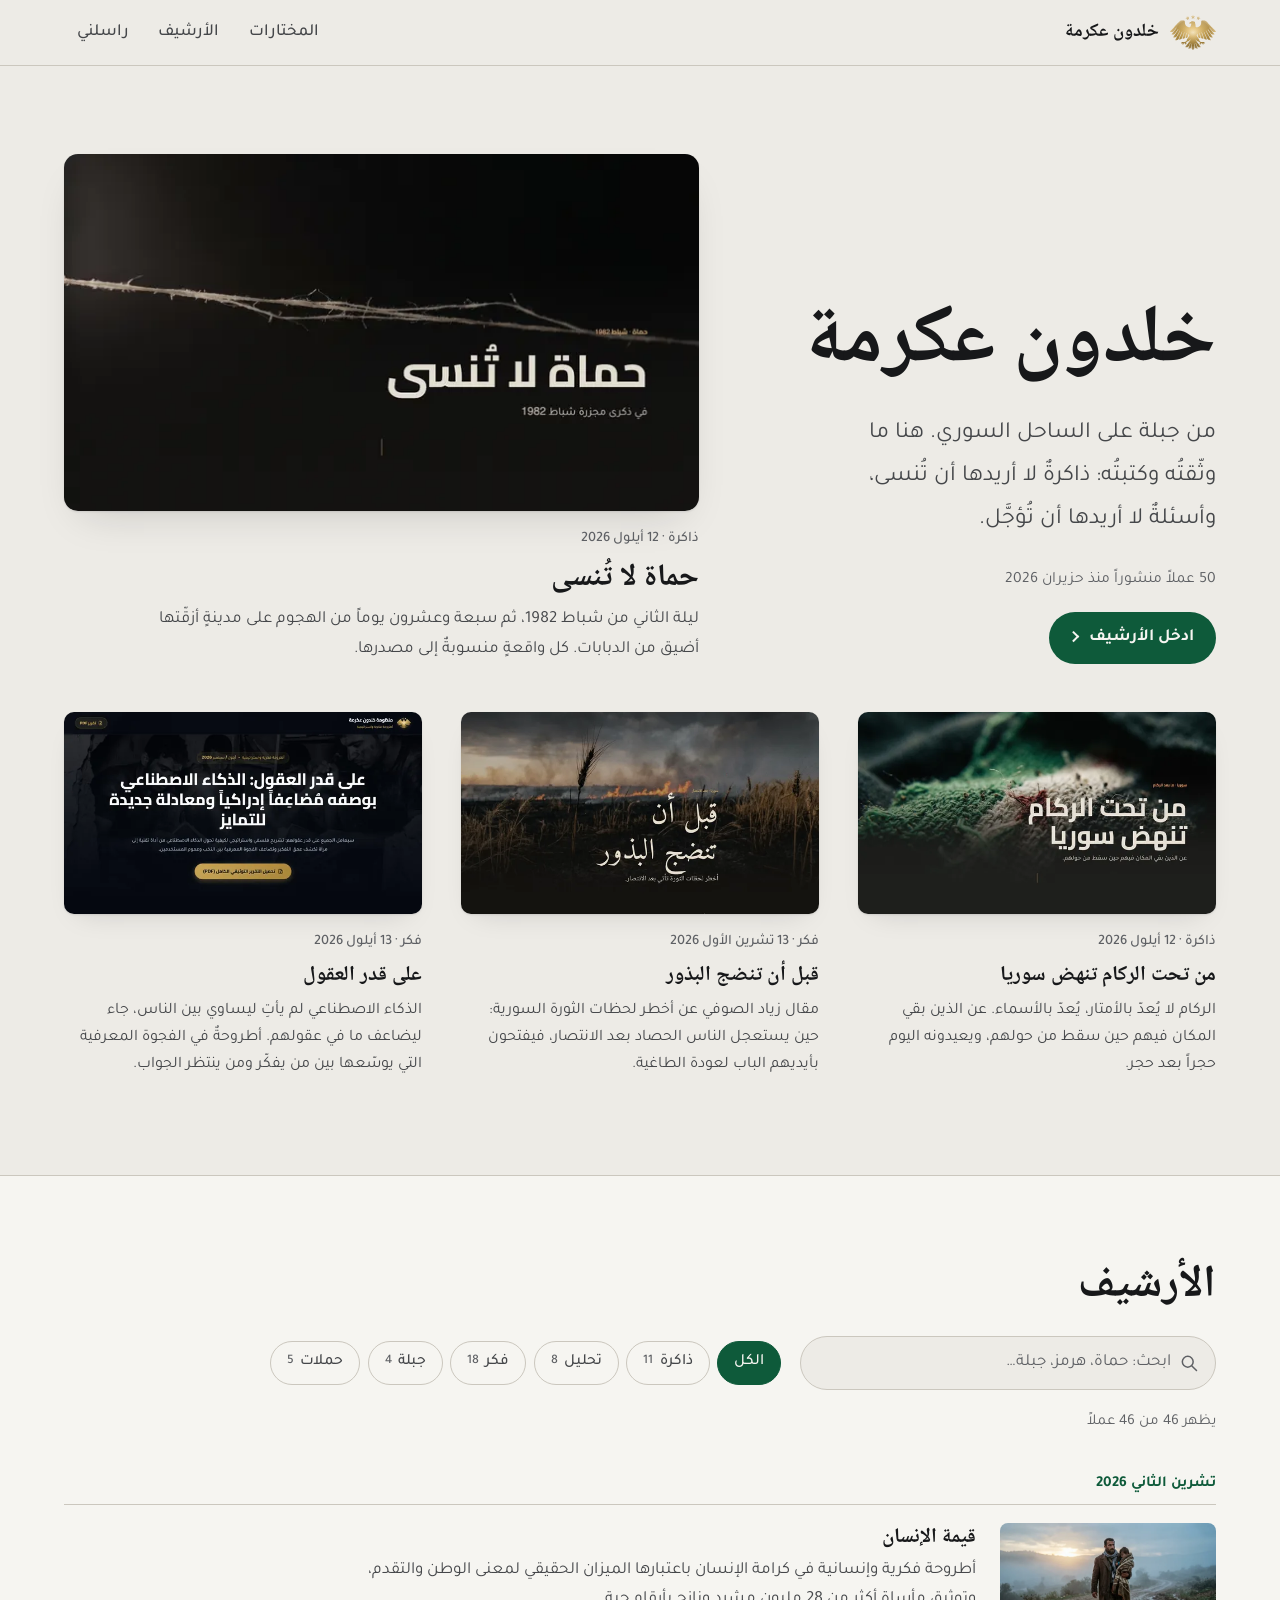
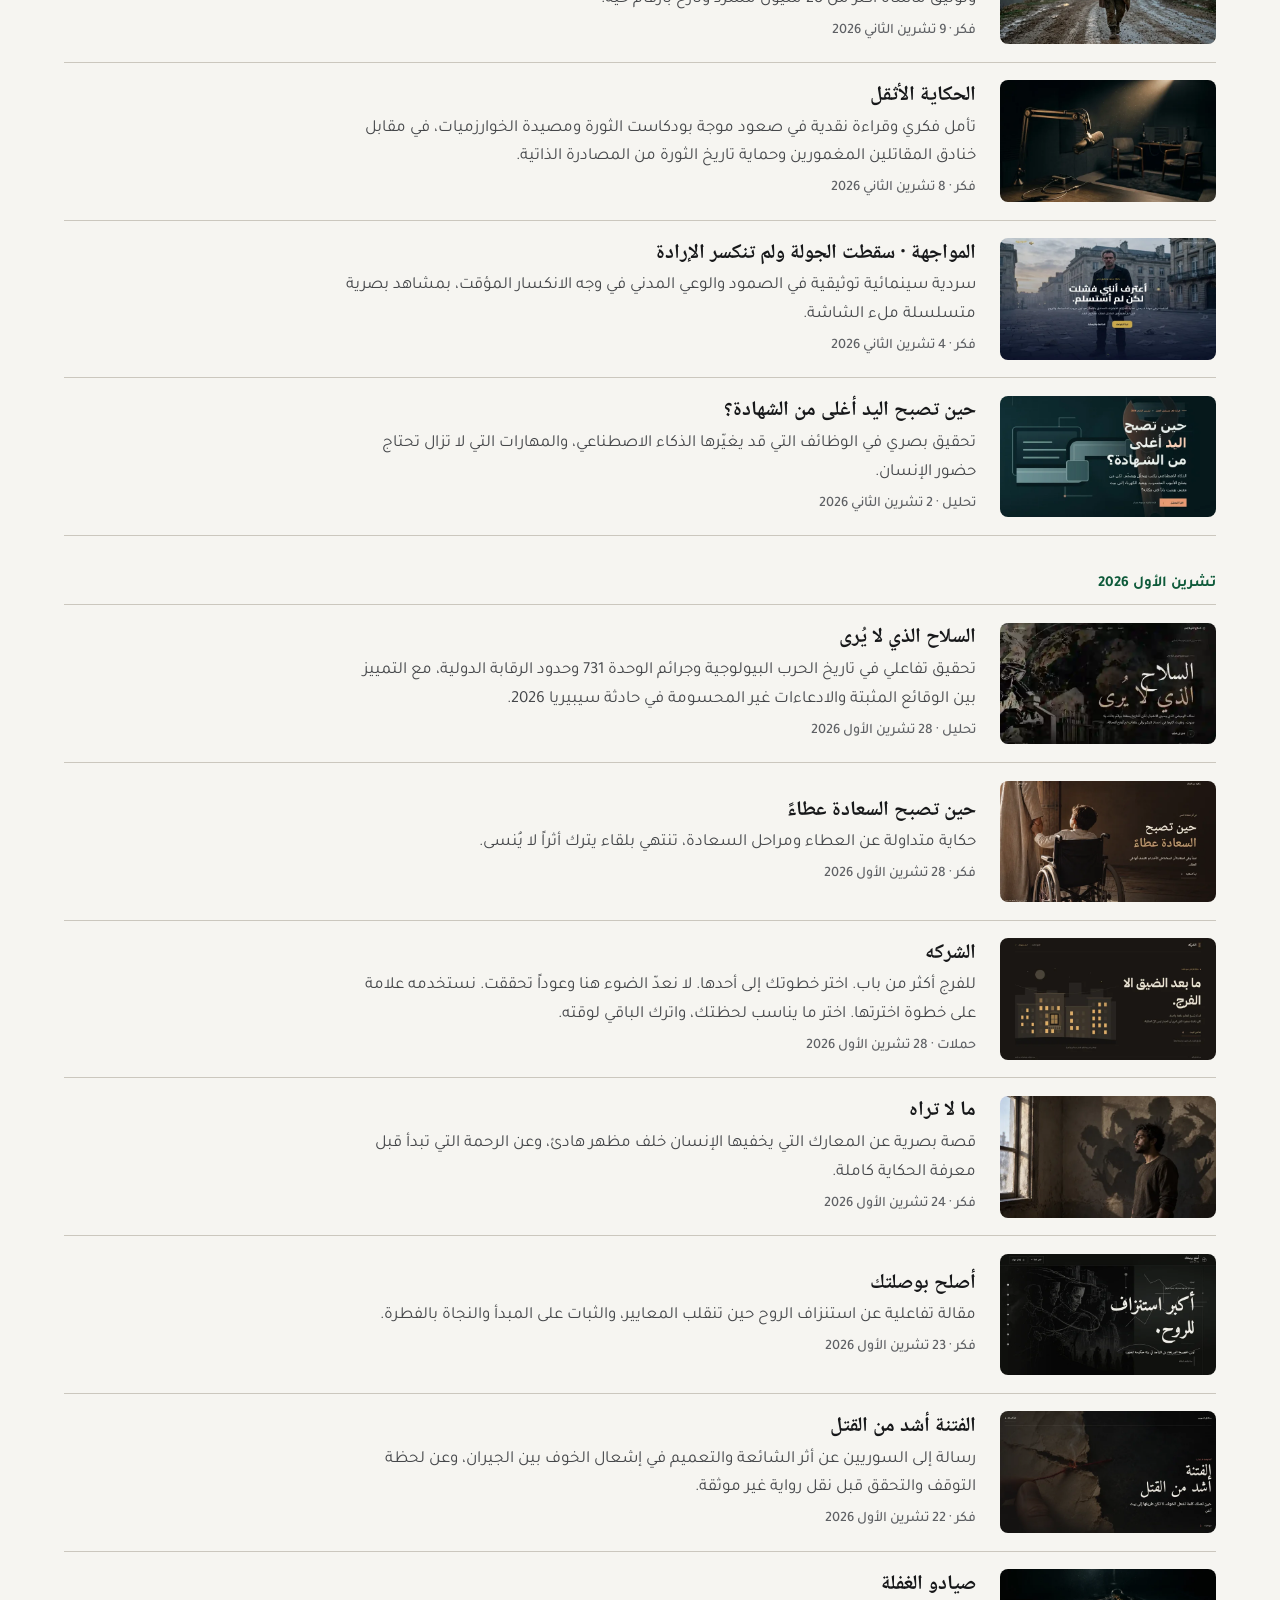
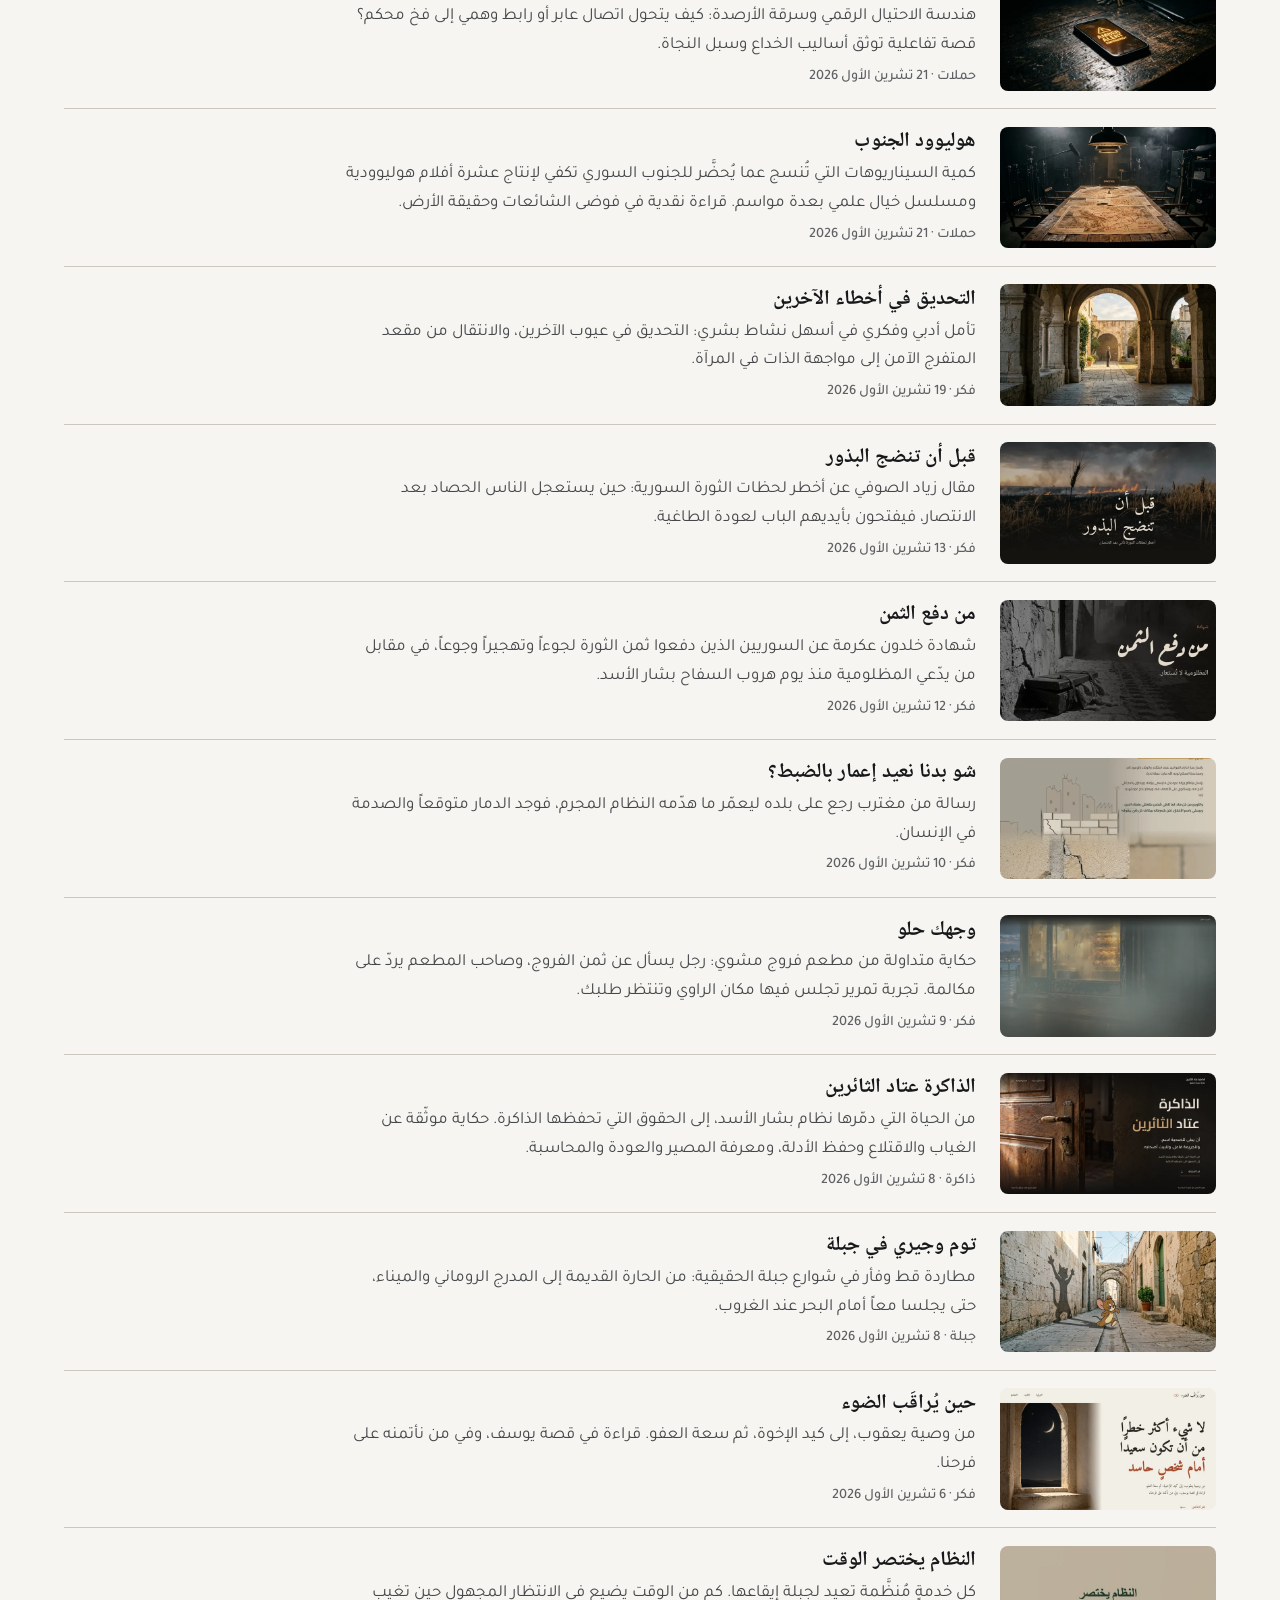
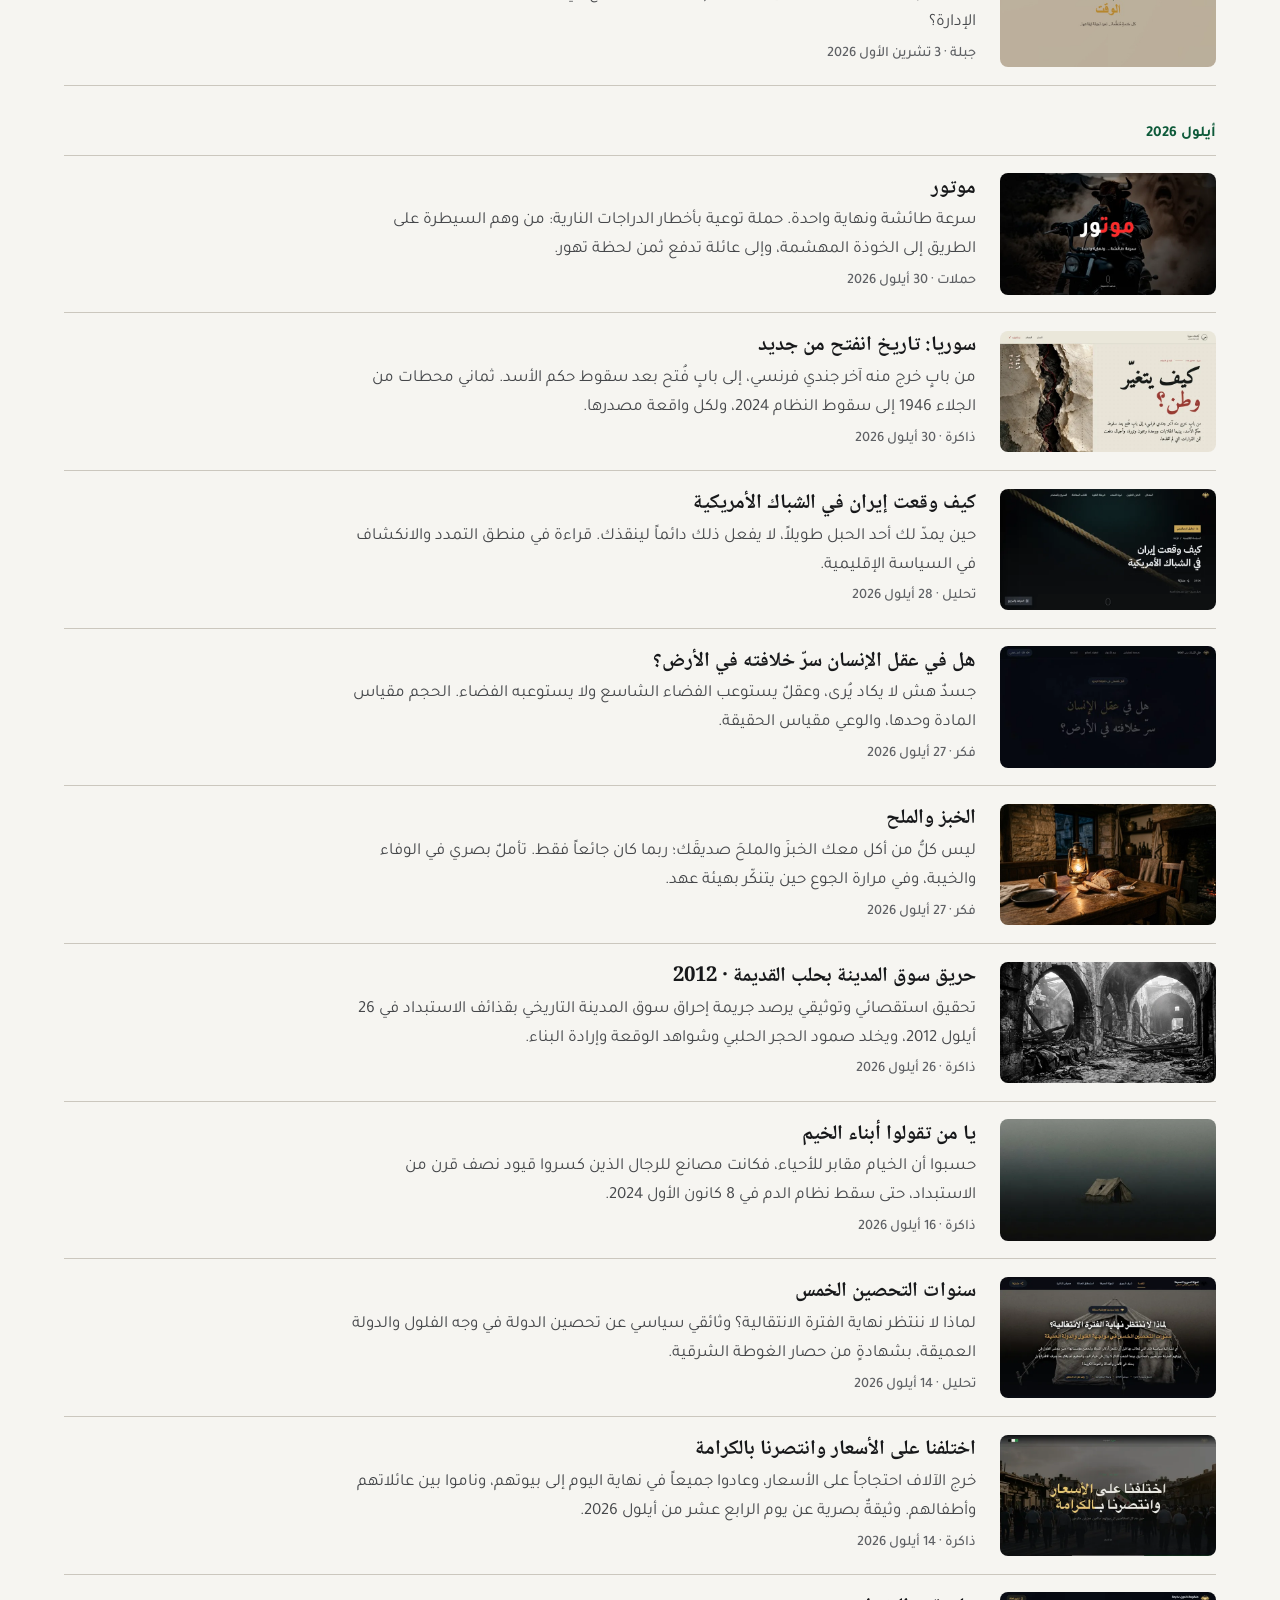
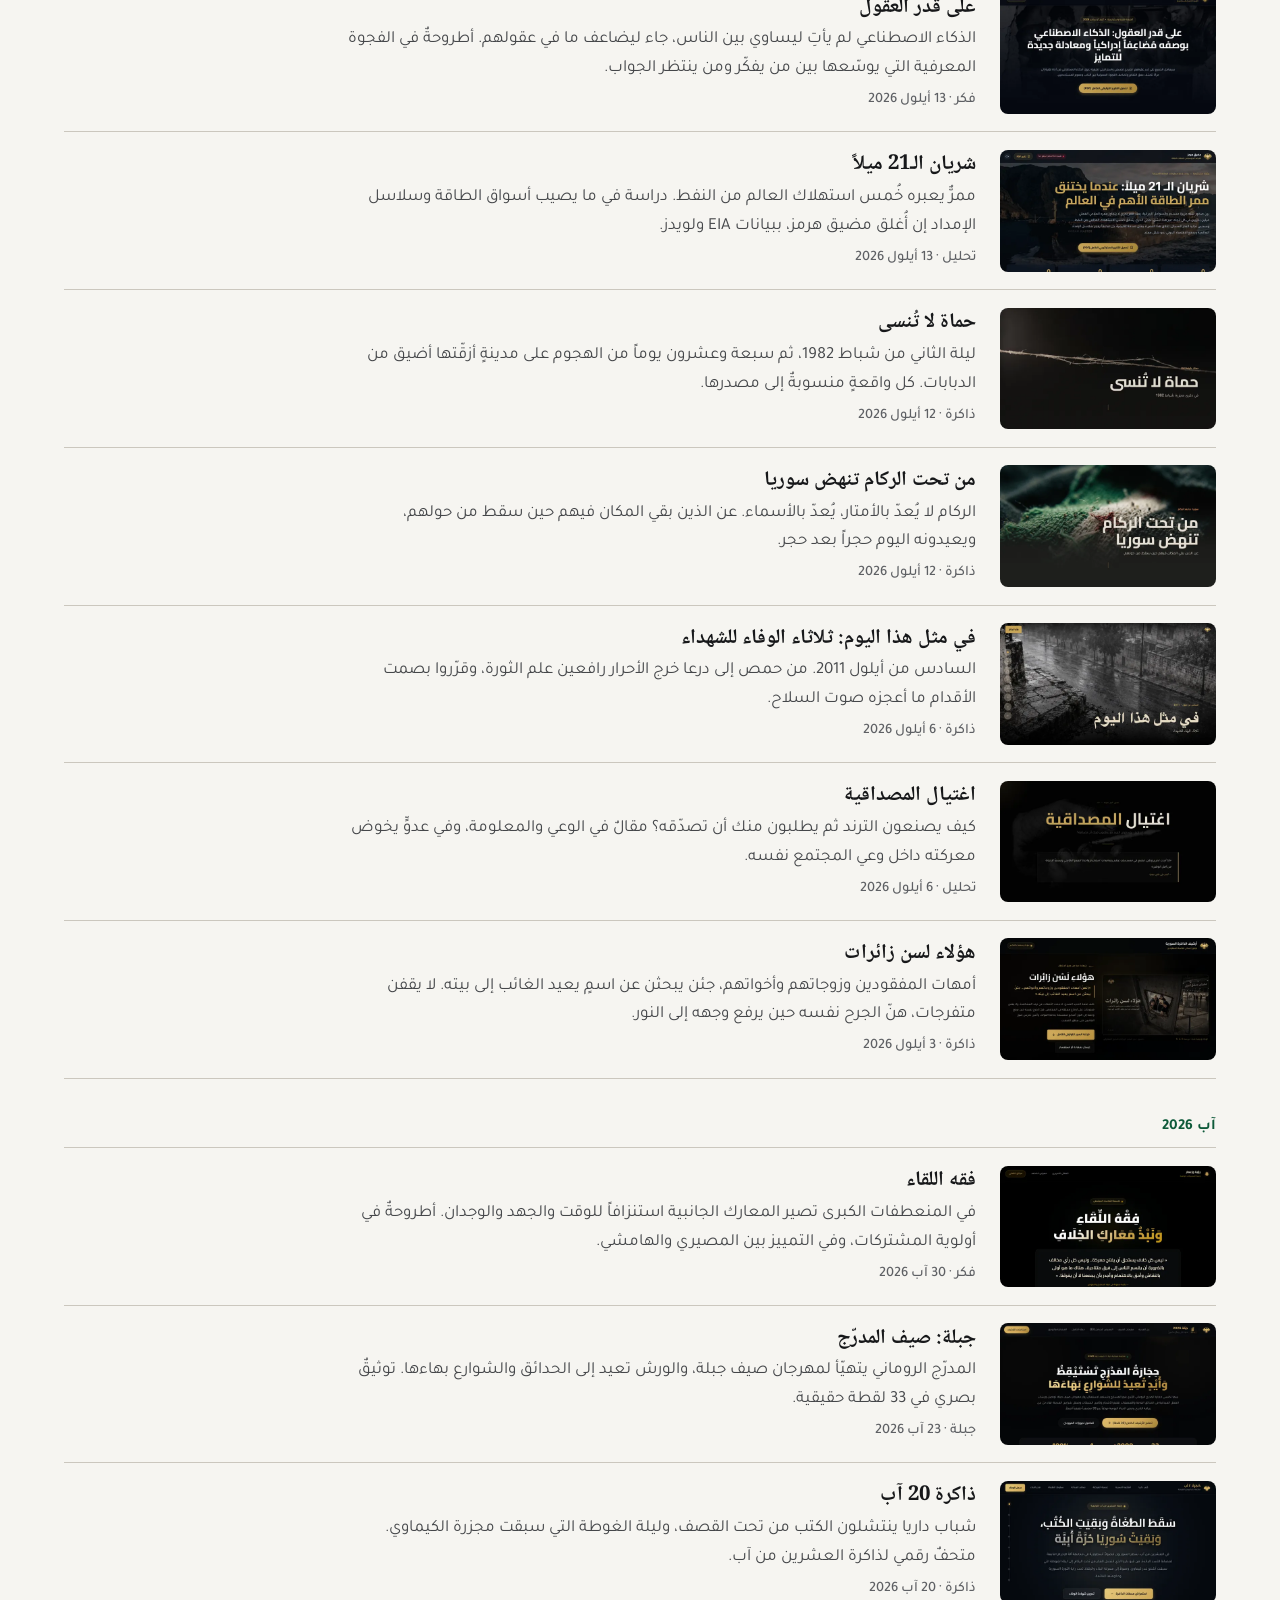
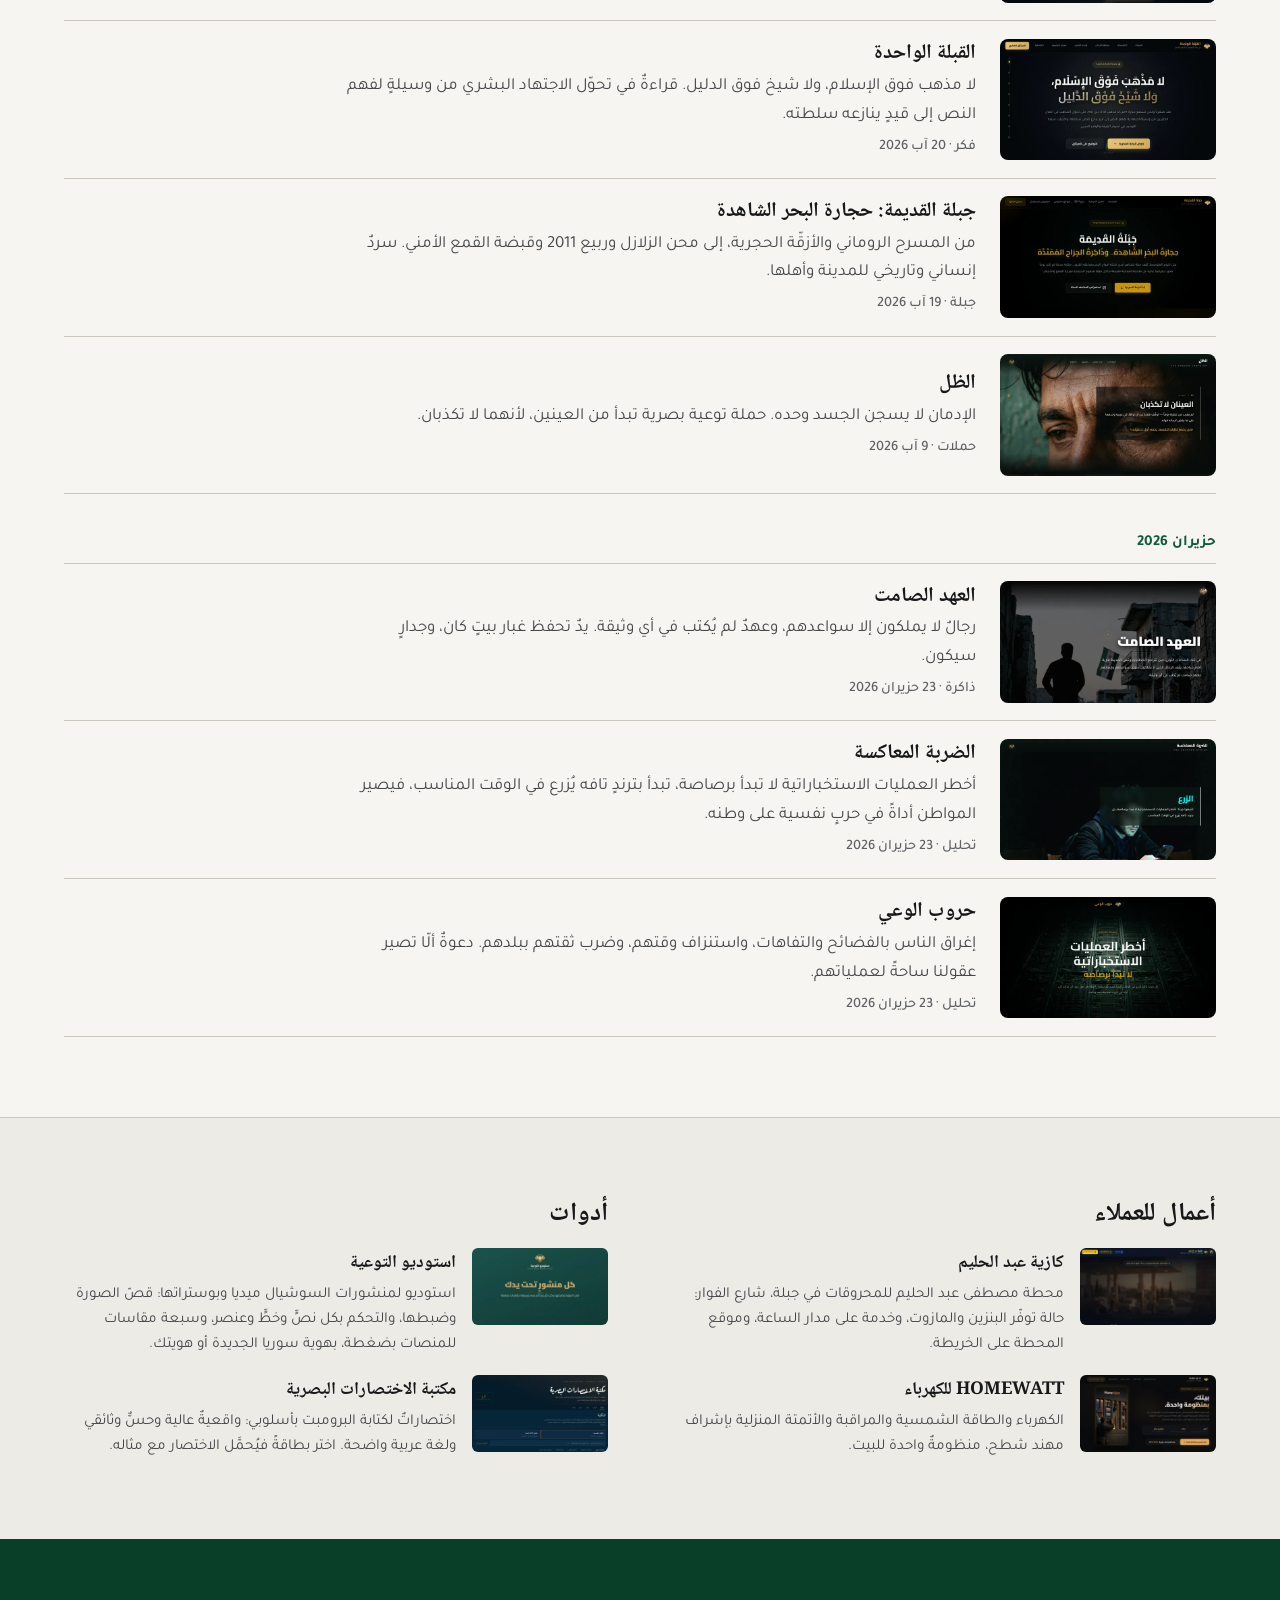
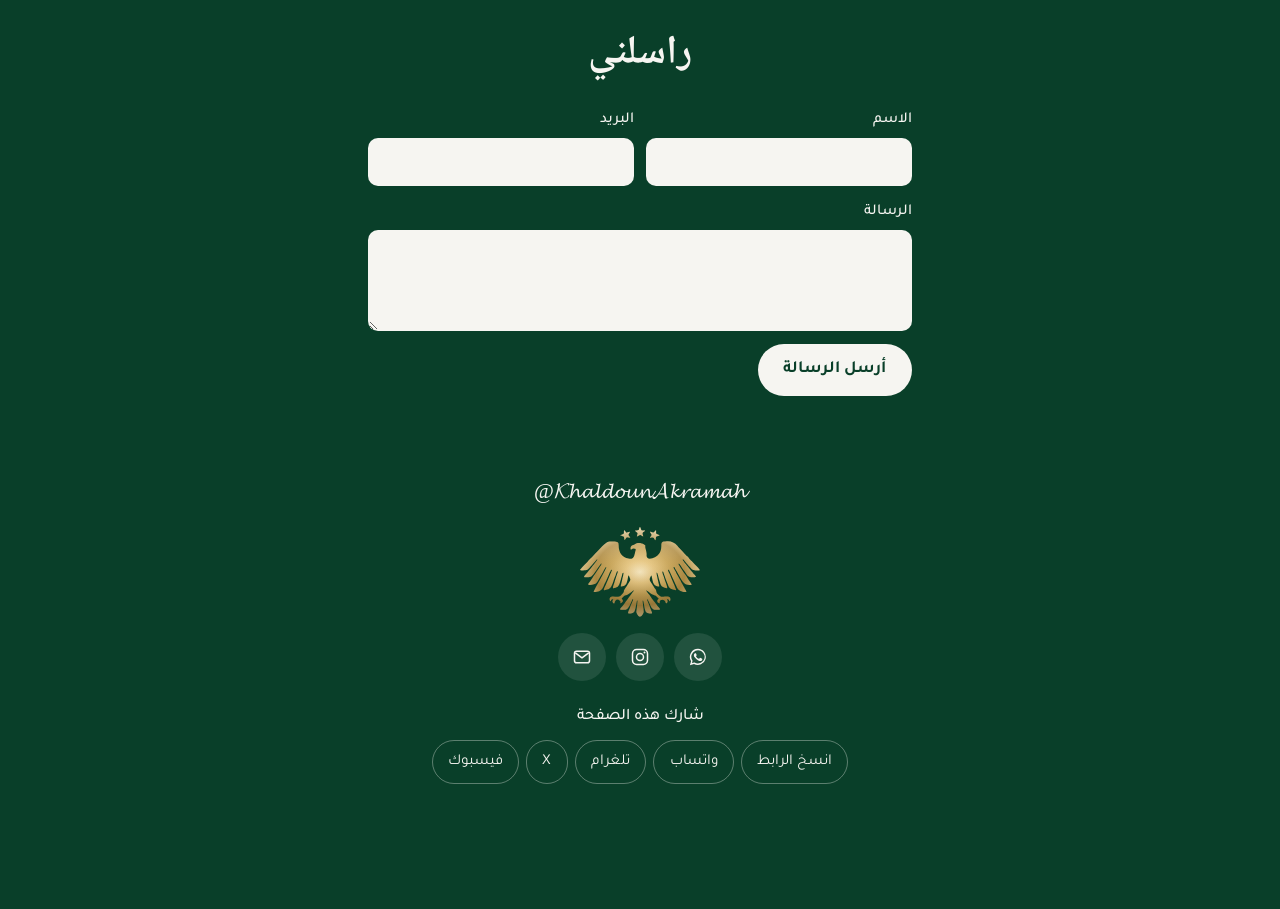
==== commit ee0e82ce: "عدّل: الشركه (baad-aldeek)" ====
--- a/index.html
+++ b/index.html
@@ -82,7 +82,7 @@
         <p class="shown" id="shown" aria-live="polite">يظهر 46 من 46 عملاً</p>
       </div>
       <div class="register" id="register">
-        <div class="month"><h3 class="month-h">تشرين الثاني 2026</h3><ol class="rows"><li class="row" data-type="thought" data-hay="قيمة الإنسان أطروحة فكرية وإنسانية في كرامة الإنسان باعتبارها الميزان الحقيقي لمعنى الوطن والتقدم، وتوثيق مأساة أكثر من 28 مليون مشرد ونازح بأرقام حية. فكر تشرين الثاني 2026"><a href="https://kakramah.github.io/qimat-al-insan/" target="_blank" rel="noopener noreferrer"><img class="row-img" src="images/thumb-qimat-al-insan.webp" alt="الصفحة الأولى من: قيمة الإنسان" width="640" height="360" loading="lazy" decoding="async"><span class="row-text"><span class="t">قيمة الإنسان</span><span class="d">أطروحة فكرية وإنسانية في كرامة الإنسان باعتبارها الميزان الحقيقي لمعنى الوطن والتقدم، وتوثيق مأساة أكثر من 28 مليون مشرد ونازح بأرقام حية.</span><span class="meta">فكر · 9 تشرين الثاني 2026</span></span></a></li><li class="row" data-type="thought" data-hay="الحكاية الأثقل تأمل فكري وقراءة نقدية في صعود موجة بودكاست الثورة ومصيدة الخوارزميات، في مقابل خنادق المقاتلين المغمورين وحماية تاريخ الثورة من المصادرة الذاتية. فكر تشرين الثاني 2026"><a href="https://kakramah.github.io/al-hikayah-al-athqal/" target="_blank" rel="noopener noreferrer"><img class="row-img" src="images/thumb-al-hikayah-al-athqal.webp" alt="الصفحة الأولى من: الحكاية الأثقل" width="640" height="360" loading="lazy" decoding="async"><span class="row-text"><span class="t">الحكاية الأثقل</span><span class="d">تأمل فكري وقراءة نقدية في صعود موجة بودكاست الثورة ومصيدة الخوارزميات، في مقابل خنادق المقاتلين المغمورين وحماية تاريخ الثورة من المصادرة الذاتية.</span><span class="meta">فكر · 8 تشرين الثاني 2026</span></span></a></li><li class="row" data-type="thought" data-hay="المواجهة · سقطت الجولة ولم تنكسر الإرادة سردية سينمائية توثيقية في الصمود والوعي المدني في وجه الانكسار المؤقت، بمشاهد بصرية متسلسلة ملء الشاشة. فكر تشرين الثاني 2026"><a href="https://kakramah.github.io/al-muwajahah/" target="_blank" rel="noopener noreferrer"><img class="row-img" src="images/thumb-al-muwajahah.webp" alt="الصفحة الأولى من: المواجهة · سقطت الجولة ولم تنكسر الإرادة" width="640" height="360" loading="lazy" decoding="async"><span class="row-text"><span class="t">المواجهة · سقطت الجولة ولم تنكسر الإرادة</span><span class="d">سردية سينمائية توثيقية في الصمود والوعي المدني في وجه الانكسار المؤقت، بمشاهد بصرية متسلسلة ملء الشاشة.</span><span class="meta">فكر · 4 تشرين الثاني 2026</span></span></a></li><li class="row" data-type="analysis" data-hay="حين تصبح اليد أغلى من الشهادة؟ تحقيق بصري في الوظائف التي قد يغيّرها الذكاء الاصطناعي، والمهارات التي لا تزال تحتاج حضور الإنسان. تحليل تشرين الثاني 2026"><a href="https://kakramah.github.io/hand-over-degree/" target="_blank" rel="noopener noreferrer"><img class="row-img" src="images/thumb-hand-over-degree.webp" alt="الصفحة الأولى من: حين تصبح اليد أغلى من الشهادة؟" width="640" height="360" loading="lazy" decoding="async"><span class="row-text"><span class="t">حين تصبح اليد أغلى من الشهادة؟</span><span class="d">تحقيق بصري في الوظائف التي قد يغيّرها الذكاء الاصطناعي، والمهارات التي لا تزال تحتاج حضور الإنسان.</span><span class="meta">تحليل · 2 تشرين الثاني 2026</span></span></a></li></ol></div><div class="month"><h3 class="month-h">تشرين الأول 2026</h3><ol class="rows"><li class="row" data-type="analysis" data-hay="السلاح الذي لا يُرى تحقيق تفاعلي في تاريخ الحرب البيولوجية وجرائم الوحدة 731 وحدود الرقابة الدولية، مع التمييز بين الوقائع المثبتة والادعاءات غير المحسومة في حادثة سيبيريا 2026. تحليل تشرين الأول 2026"><a href="https://kakramah.github.io/hidden-biological-threat/" target="_blank" rel="noopener noreferrer"><img class="row-img" src="images/thumb-hidden-biological-threat.webp" alt="الصفحة الأولى من: السلاح الذي لا يُرى" width="640" height="360" loading="lazy" decoding="async"><span class="row-text"><span class="t">السلاح الذي لا يُرى</span><span class="d">تحقيق تفاعلي في تاريخ الحرب البيولوجية وجرائم الوحدة 731 وحدود الرقابة الدولية، مع التمييز بين الوقائع المثبتة والادعاءات غير المحسومة في حادثة سيبيريا 2026.</span><span class="meta">تحليل · 28 تشرين الأول 2026</span></span></a></li><li class="row" data-type="thought" data-hay="حين تصبح السعادة عطاءً حكاية متداولة عن العطاء ومراحل السعادة، تنتهي بلقاء يترك أثراً لا يُنسى. فكر تشرين الأول 2026"><a href="https://kakramah.github.io/the-joy-of-giving/" target="_blank" rel="noopener noreferrer"><img class="row-img" src="images/thumb-the-joy-of-giving.webp" alt="الصفحة الأولى من: حين تصبح السعادة عطاءً" width="640" height="360" loading="lazy" decoding="async"><span class="row-text"><span class="t">حين تصبح السعادة عطاءً</span><span class="d">حكاية متداولة عن العطاء ومراحل السعادة، تنتهي بلقاء يترك أثراً لا يُنسى.</span><span class="meta">فكر · 28 تشرين الأول 2026</span></span></a></li><li class="row" data-type="campaign" data-hay="الشركه للفرج أكثر من باب اختر خطوتك إلى أحده الا نعدّ الضوء هنا وعوداً تحققت نستخدمه علامة على خطوة اخترتها اختر ما يناسب لحظتك واترك الباقي لوقته حملات تشرين الأول 2026"><a href="https://kakramah.github.io/baad-aldeek/" target="_blank" rel="noopener noreferrer"><img class="row-img" src="images/thumb-baad-aldeek.webp" alt="الصفحة الأولى من: الشركه" width="640" height="360" loading="lazy" decoding="async"><span class="row-text"><span class="t">الشركه</span><span class="d">للفرج أكثر من باب اختر خطوتك إلى أحده الا نعدّ الضوء هنا وعوداً تحققت نستخدمه علامة على خطوة اخترتها اختر ما يناسب لحظتك واترك الباقي لوقته</span><span class="meta">حملات · 28 تشرين الأول 2026</span></span></a></li><li class="row" data-type="thought" data-hay="ما لا تراه قصة بصرية عن المعارك التي يخفيها الإنسان خلف مظهر هادئ، وعن الرحمة التي تبدأ قبل معرفة الحكاية كاملة. فكر تشرين الأول 2026"><a href="https://kakramah.github.io/hidden-battle/" target="_blank" rel="noopener noreferrer"><img class="row-img" src="images/thumb-hidden-battle.webp" alt="الصفحة الأولى من: ما لا تراه" width="640" height="360" loading="lazy" decoding="async"><span class="row-text"><span class="t">ما لا تراه</span><span class="d">قصة بصرية عن المعارك التي يخفيها الإنسان خلف مظهر هادئ، وعن الرحمة التي تبدأ قبل معرفة الحكاية كاملة.</span><span class="meta">فكر · 24 تشرين الأول 2026</span></span></a></li><li class="row" data-type="thought" data-hay="أصلح بوصلتك مقالة تفاعلية عن استنزاف الروح حين تنقلب المعايير، والثبات على المبدأ والنجاة بالفطرة. فكر تشرين الأول 2026"><a href="https://kakramah.github.io/compass-of-integrity/" target="_blank" rel="noopener noreferrer"><img class="row-img" src="images/thumb-compass-of-integrity.webp" alt="الصفحة الأولى من: أصلح بوصلتك" width="640" height="360" loading="lazy" decoding="async"><span class="row-text"><span class="t">أصلح بوصلتك</span><span class="d">مقالة تفاعلية عن استنزاف الروح حين تنقلب المعايير، والثبات على المبدأ والنجاة بالفطرة.</span><span class="meta">فكر · 23 تشرين الأول 2026</span></span></a></li><li class="row" data-type="thought" data-hay="الفتنة أشد من القتل رسالة إلى السوريين عن أثر الشائعة والتعميم في إشعال الخوف بين الجيران، وعن لحظة التوقف والتحقق قبل نقل رواية غير موثقة. فكر تشرين الأول 2026"><a href="https://kakramah.github.io/fitna-ashadd-min-al-qatl/" target="_blank" rel="noopener noreferrer"><img class="row-img" src="images/thumb-fitna-ashadd-min-al-qatl.webp" alt="الصفحة الأولى من: الفتنة أشد من القتل" width="640" height="360" loading="lazy" decoding="async"><span class="row-text"><span class="t">الفتنة أشد من القتل</span><span class="d">رسالة إلى السوريين عن أثر الشائعة والتعميم في إشعال الخوف بين الجيران، وعن لحظة التوقف والتحقق قبل نقل رواية غير موثقة.</span><span class="meta">فكر · 22 تشرين الأول 2026</span></span></a></li><li class="row" data-type="campaign" data-hay="صيادو الغفلة هندسة الاحتيال الرقمي وسرقة الأرصدة: كيف يتحول اتصال عابر أو رابط وهمي إلى فخ محكم؟ قصة تفاعلية توثق أساليب الخداع وسبل النجاة. حملات تشرين الأول 2026"><a href="https://kakramah.github.io/digital-fraud/" target="_blank" rel="noopener noreferrer"><img class="row-img" src="images/thumb-digital-fraud.webp" alt="الصفحة الأولى من: صيادو الغفلة" width="640" height="360" loading="lazy" decoding="async"><span class="row-text"><span class="t">صيادو الغفلة</span><span class="d">هندسة الاحتيال الرقمي وسرقة الأرصدة: كيف يتحول اتصال عابر أو رابط وهمي إلى فخ محكم؟ قصة تفاعلية توثق أساليب الخداع وسبل النجاة.</span><span class="meta">حملات · 21 تشرين الأول 2026</span></span></a></li><li class="row" data-type="campaign" data-hay="هوليوود الجنوب كمية السيناريوهات التي تُنسج عما يُحضَّر للجنوب السوري تكفي لإنتاج عشرة أفلام هوليوودية ومسلسل خيال علمي بعدة مواسم. قراءة نقدية في فوضى الشائعات وحقيقة الأرض. حملات تشرين الأول 2026"><a href="https://kakramah.github.io/hollywood-south/" target="_blank" rel="noopener noreferrer"><img class="row-img" src="images/thumb-hollywood-south.webp" alt="الصفحة الأولى من: هوليوود الجنوب" width="640" height="360" loading="lazy" decoding="async"><span class="row-text"><span class="t">هوليوود الجنوب</span><span class="d">كمية السيناريوهات التي تُنسج عما يُحضَّر للجنوب السوري تكفي لإنتاج عشرة أفلام هوليوودية ومسلسل خيال علمي بعدة مواسم. قراءة نقدية في فوضى الشائعات وحقيقة الأرض.</span><span class="meta">حملات · 21 تشرين الأول 2026</span></span></a></li><li class="row" data-type="thought" data-hay="التحديق في أخطاء الآخرين تأمل أدبي وفكري في أسهل نشاط بشري: التحديق في عيوب الآخرين، والانتقال من مقعد المتفرج الآمن إلى مواجهة الذات في المرآة. فكر تشرين الأول 2026"><a href="https://kakramah.github.io/gazing-at-faults/" target="_blank" rel="noopener noreferrer"><img class="row-img" src="images/thumb-gazing-at-faults.webp" alt="الصفحة الأولى من: التحديق في أخطاء الآخرين" width="640" height="360" loading="lazy" decoding="async"><span class="row-text"><span class="t">التحديق في أخطاء الآخرين</span><span class="d">تأمل أدبي وفكري في أسهل نشاط بشري: التحديق في عيوب الآخرين، والانتقال من مقعد المتفرج الآمن إلى مواجهة الذات في المرآة.</span><span class="meta">فكر · 19 تشرين الأول 2026</span></span></a></li><li class="row" data-type="thought" data-hay="قبل أن تنضج البذور مقال زياد الصوفي عن أخطر لحظات الثورة السورية: حين يستعجل الناس الحصاد بعد الانتصار، فيفتحون بأيديهم الباب لعودة الطاغية. فكر تشرين الأول 2026"><a href="https://kakramah.github.io/before-the-seeds-ripen/" target="_blank" rel="noopener noreferrer"><img class="row-img" src="images/thumb-before-the-seeds-ripen.webp" alt="الصفحة الأولى من: قبل أن تنضج البذور" width="640" height="360" loading="lazy" decoding="async"><span class="row-text"><span class="t">قبل أن تنضج البذور</span><span class="d">مقال زياد الصوفي عن أخطر لحظات الثورة السورية: حين يستعجل الناس الحصاد بعد الانتصار، فيفتحون بأيديهم الباب لعودة الطاغية.</span><span class="meta">فكر · 13 تشرين الأول 2026</span></span></a></li><li class="row" data-type="thought" data-hay="من دفع الثمن شهادة خلدون عكرمة عن السوريين الذين دفعوا ثمن الثورة لجوءاً وتهجيراً وجوعاً، في مقابل من يدّعي المظلومية منذ يوم هروب السفاح بشار الأسد. فكر تشرين الأول 2026"><a href="https://kakramah.github.io/who-paid-the-price/" target="_blank" rel="noopener noreferrer"><img class="row-img" src="images/thumb-who-paid-the-price.webp" alt="الصفحة الأولى من: من دفع الثمن" width="640" height="360" loading="lazy" decoding="async"><span class="row-text"><span class="t">من دفع الثمن</span><span class="d">شهادة خلدون عكرمة عن السوريين الذين دفعوا ثمن الثورة لجوءاً وتهجيراً وجوعاً، في مقابل من يدّعي المظلومية منذ يوم هروب السفاح بشار الأسد.</span><span class="meta">فكر · 12 تشرين الأول 2026</span></span></a></li><li class="row" data-type="thought" data-hay="شو بدنا نعيد إعمار بالضبط؟ رسالة من مغترب رجع على بلده ليعمّر ما هدّمه النظام المجرم، فوجد الدمار متوقعاً والصدمة في الإنسان. فكر تشرين الأول 2026"><a href="https://kakramah.github.io/al-hajar-wal-insan/" target="_blank" rel="noopener noreferrer"><img class="row-img" src="images/thumb-al-hajar-wal-insan.webp" alt="الصفحة الأولى من: شو بدنا نعيد إعمار بالضبط؟" width="640" height="360" loading="lazy" decoding="async"><span class="row-text"><span class="t">شو بدنا نعيد إعمار بالضبط؟</span><span class="d">رسالة من مغترب رجع على بلده ليعمّر ما هدّمه النظام المجرم، فوجد الدمار متوقعاً والصدمة في الإنسان.</span><span class="meta">فكر · 10 تشرين الأول 2026</span></span></a></li><li class="row" data-type="thought" data-hay="وجهك حلو حكاية متداولة من مطعم فروج مشوي: رجل يسأل عن ثمن الفروج، وصاحب المطعم يردّ على مكالمة. تجربة تمرير تجلس فيها مكان الراوي وتنتظر طلبك. فكر تشرين الأول 2026"><a href="https://kakramah.github.io/wajhak-helw/" target="_blank" rel="noopener noreferrer"><img class="row-img" src="images/thumb-wajhak-helw.webp" alt="الصفحة الأولى من: وجهك حلو" width="640" height="360" loading="lazy" decoding="async"><span class="row-text"><span class="t">وجهك حلو</span><span class="d">حكاية متداولة من مطعم فروج مشوي: رجل يسأل عن ثمن الفروج، وصاحب المطعم يردّ على مكالمة. تجربة تمرير تجلس فيها مكان الراوي وتنتظر طلبك.</span><span class="meta">فكر · 9 تشرين الأول 2026</span></span></a></li><li class="row" data-type="memory" data-hay="الذاكرة عتاد الثائرين من الحياة التي دمّرها نظام بشار الأسد، إلى الحقوق التي تحفظها الذاكرة. حكاية موثّقة عن الغياب والاقتلاع وحفظ الأدلة، ومعرفة المصير والعودة والمحاسبة. ذاكرة تشرين الأول 2026"><a href="https://kakramah.github.io/memory-keeps-rights/" target="_blank" rel="noopener noreferrer"><img class="row-img" src="images/thumb-memory-keeps-rights.webp" alt="الصفحة الأولى من: الذاكرة عتاد الثائرين" width="640" height="360" loading="lazy" decoding="async"><span class="row-text"><span class="t">الذاكرة عتاد الثائرين</span><span class="d">من الحياة التي دمّرها نظام بشار الأسد، إلى الحقوق التي تحفظها الذاكرة. حكاية موثّقة عن الغياب والاقتلاع وحفظ الأدلة، ومعرفة المصير والعودة والمحاسبة.</span><span class="meta">ذاكرة · 8 تشرين الأول 2026</span></span></a></li><li class="row" data-type="jableh" data-hay="توم وجيري في جبلة مطاردة قط وفأر في شوارع جبلة الحقيقية: من الحارة القديمة إلى المدرج الروماني والميناء، حتى يجلسا معاً أمام البحر عند الغروب. جبلة تشرين الأول 2026"><a href="https://kakramah.github.io/tom-and-jerry-jableh/" target="_blank" rel="noopener noreferrer"><img class="row-img" src="images/thumb-tom-and-jerry-jableh.webp" alt="الصفحة الأولى من: توم وجيري في جبلة" width="640" height="360" loading="lazy" decoding="async"><span class="row-text"><span class="t">توم وجيري في جبلة</span><span class="d">مطاردة قط وفأر في شوارع جبلة الحقيقية: من الحارة القديمة إلى المدرج الروماني والميناء، حتى يجلسا معاً أمام البحر عند الغروب.</span><span class="meta">جبلة · 8 تشرين الأول 2026</span></span></a></li><li class="row" data-type="thought" data-hay="حين يُراقَب الضوء من وصية يعقوب، إلى كيد الإخوة، ثم سعة العفو. قراءة في قصة يوسف، وفي من نأتمنه على فرحنا. فكر تشرين الأول 2026"><a href="https://kakramah.github.io/joy-under-glass/" target="_blank" rel="noopener noreferrer"><img class="row-img" src="images/thumb-joy-under-glass.webp" alt="الصفحة الأولى من: حين يُراقَب الضوء" width="640" height="360" loading="lazy" decoding="async"><span class="row-text"><span class="t">حين يُراقَب الضوء</span><span class="d">من وصية يعقوب، إلى كيد الإخوة، ثم سعة العفو. قراءة في قصة يوسف، وفي من نأتمنه على فرحنا.</span><span class="meta">فكر · 6 تشرين الأول 2026</span></span></a></li><li class="row" data-type="jableh" data-hay="النظام يختصر الوقت كل خدمةٍ مُنظَّمة تعيد لجبلة إيقاعها. كم من الوقت يضيع في الانتظار المجهول حين تغيب الإدارة؟ جبلة تشرين الأول 2026"><a href="https://kakramah.github.io/jableh-time/" target="_blank" rel="noopener noreferrer"><img class="row-img" src="images/thumb-jableh-time.webp" alt="الصفحة الأولى من: النظام يختصر الوقت" width="640" height="360" loading="lazy" decoding="async"><span class="row-text"><span class="t">النظام يختصر الوقت</span><span class="d">كل خدمةٍ مُنظَّمة تعيد لجبلة إيقاعها. كم من الوقت يضيع في الانتظار المجهول حين تغيب الإدارة؟</span><span class="meta">جبلة · 3 تشرين الأول 2026</span></span></a></li></ol></div><div class="month"><h3 class="month-h">أيلول 2026</h3><ol class="rows"><li class="row" data-type="campaign" data-hay="موتور سرعة طائشة ونهاية واحدة. حملة توعية بأخطار الدراجات النارية: من وهم السيطرة على الطريق إلى الخوذة المهشمة، وإلى عائلة تدفع ثمن لحظة تهور. حملات أيلول 2026"><a href="https://kakramah.github.io/motor-site/" target="_blank" rel="noopener noreferrer"><img class="row-img" src="images/thumb-motor-site.webp" alt="الصفحة الأولى من: موتور" width="640" height="360" loading="lazy" decoding="async"><span class="row-text"><span class="t">موتور</span><span class="d">سرعة طائشة ونهاية واحدة. حملة توعية بأخطار الدراجات النارية: من وهم السيطرة على الطريق إلى الخوذة المهشمة، وإلى عائلة تدفع ثمن لحظة تهور.</span><span class="meta">حملات · 30 أيلول 2026</span></span></a></li><li class="row" data-type="memory" data-hay="سوريا: تاريخ انفتح من جديد من بابٍ خرج منه آخر جندي فرنسي، إلى بابٍ فُتح بعد سقوط حكم الأسد. ثماني محطات من الجلاء 1946 إلى سقوط النظام 2024، ولكل واقعة مصدرها. ذاكرة أيلول 2026"><a href="https://kakramah.github.io/syrian-history-dashboard/" target="_blank" rel="noopener noreferrer"><img class="row-img" src="images/thumb-syrian-history-dashboard.webp" alt="الصفحة الأولى من: سوريا: تاريخ انفتح من جديد" width="640" height="360" loading="lazy" decoding="async"><span class="row-text"><span class="t">سوريا: تاريخ انفتح من جديد</span><span class="d">من بابٍ خرج منه آخر جندي فرنسي، إلى بابٍ فُتح بعد سقوط حكم الأسد. ثماني محطات من الجلاء 1946 إلى سقوط النظام 2024، ولكل واقعة مصدرها.</span><span class="meta">ذاكرة · 30 أيلول 2026</span></span></a></li><li class="row" data-type="analysis" data-hay="كيف وقعت إيران في الشباك الأمريكية حين يمدّ لك أحد الحبل طويلاً، لا يفعل ذلك دائماً لينقذك. قراءة في منطق التمدد والانكشاف في السياسة الإقليمية. تحليل أيلول 2026"><a href="https://kakramah.github.io/middle-east-power-trap/" target="_blank" rel="noopener noreferrer"><img class="row-img" src="images/thumb-middle-east-power-trap.webp" alt="الصفحة الأولى من: كيف وقعت إيران في الشباك الأمريكية" width="640" height="360" loading="lazy" decoding="async"><span class="row-text"><span class="t">كيف وقعت إيران في الشباك الأمريكية</span><span class="d">حين يمدّ لك أحد الحبل طويلاً، لا يفعل ذلك دائماً لينقذك. قراءة في منطق التمدد والانكشاف في السياسة الإقليمية.</span><span class="meta">تحليل · 28 أيلول 2026</span></span></a></li><li class="row" data-type="thought" data-hay="هل في عقل الإنسان سرّ خلافته في الأرض؟ جسدٌ هش لا يكاد يُرى، وعقلٌ يستوعب الفضاء الشاسع ولا يستوعبه الفضاء. الحجم مقياس المادة وحدها، والوعي مقياس الحقيقة. فكر أيلول 2026"><a href="https://kakramah.github.io/cosmic-mind/" target="_blank" rel="noopener noreferrer"><img class="row-img" src="images/thumb-cosmic-mind.webp" alt="الصفحة الأولى من: هل في عقل الإنسان سرّ خلافته في الأرض؟" width="640" height="360" loading="lazy" decoding="async"><span class="row-text"><span class="t">هل في عقل الإنسان سرّ خلافته في الأرض؟</span><span class="d">جسدٌ هش لا يكاد يُرى، وعقلٌ يستوعب الفضاء الشاسع ولا يستوعبه الفضاء. الحجم مقياس المادة وحدها، والوعي مقياس الحقيقة.</span><span class="meta">فكر · 27 أيلول 2026</span></span></a></li><li class="row" data-type="thought" data-hay="الخبز والملح ليس كلُّ من أكل معك الخبزَ والملحَ صديقَك؛ ربما كان جائعاً فقط. تأملٌ بصري في الوفاء والخيبة، وفي مرارة الجوع حين يتنكّر بهيئة عهد. فكر أيلول 2026"><a href="https://kakramah.github.io/bread-and-salt/" target="_blank" rel="noopener noreferrer"><img class="row-img" src="images/thumb-bread-and-salt.webp" alt="الصفحة الأولى من: الخبز والملح" width="640" height="360" loading="lazy" decoding="async"><span class="row-text"><span class="t">الخبز والملح</span><span class="d">ليس كلُّ من أكل معك الخبزَ والملحَ صديقَك؛ ربما كان جائعاً فقط. تأملٌ بصري في الوفاء والخيبة، وفي مرارة الجوع حين يتنكّر بهيئة عهد.</span><span class="meta">فكر · 27 أيلول 2026</span></span></a></li><li class="row" data-type="memory" data-hay="حريق سوق المدينة بحلب القديمة · 2012 تحقيق استقصائي وتوثيقي يرصد جريمة إحراق سوق المدينة التاريخي بقذائف الاستبداد في 26 أيلول 2012، ويخلد صمود الحجر الحلبي وشواهد الوقعة وإرادة البناء. ذاكرة أيلول 2026"><a href="https://kakramah.github.io/aleppo-souq-fire-2012/" target="_blank" rel="noopener noreferrer"><img class="row-img" src="images/thumb-aleppo-souq-fire-2012.webp" alt="الصفحة الأولى من: حريق سوق المدينة بحلب القديمة · 2012" width="640" height="360" loading="lazy" decoding="async"><span class="row-text"><span class="t">حريق سوق المدينة بحلب القديمة · 2012</span><span class="d">تحقيق استقصائي وتوثيقي يرصد جريمة إحراق سوق المدينة التاريخي بقذائف الاستبداد في 26 أيلول 2012، ويخلد صمود الحجر الحلبي وشواهد الوقعة وإرادة البناء.</span><span class="meta">ذاكرة · 26 أيلول 2026</span></span></a></li><li class="row" data-type="memory" data-hay="يا من تقولوا أبناء الخيم حسبوا أن الخيام مقابر للأحياء، فكانت مصانع للرجال الذين كسروا قيود نصف قرن من الاستبداد، حتى سقط نظام الدم في 8 كانون الأول 2024. ذاكرة أيلول 2026"><a href="https://kakramah.github.io/abnaa-al-khiyam/" target="_blank" rel="noopener noreferrer"><img class="row-img" src="images/thumb-abnaa-al-khiyam.webp" alt="الصفحة الأولى من: يا من تقولوا أبناء الخيم" width="640" height="360" loading="lazy" decoding="async"><span class="row-text"><span class="t">يا من تقولوا أبناء الخيم</span><span class="d">حسبوا أن الخيام مقابر للأحياء، فكانت مصانع للرجال الذين كسروا قيود نصف قرن من الاستبداد، حتى سقط نظام الدم في 8 كانون الأول 2024.</span><span class="meta">ذاكرة · 16 أيلول 2026</span></span></a></li><li class="row" data-type="analysis" data-hay="سنوات التحصين الخمس لماذا لا ننتظر نهاية الفترة الانتقالية؟ وثائقي سياسي عن تحصين الدولة في وجه الفلول والدولة العميقة، بشهادةٍ من حصار الغوطة الشرقية. تحليل أيلول 2026"><a href="https://kakramah.github.io/syria-transition-shield/" target="_blank" rel="noopener noreferrer"><img class="row-img" src="images/thumb-syria-transition-shield.webp" alt="الصفحة الأولى من: سنوات التحصين الخمس" width="640" height="360" loading="lazy" decoding="async"><span class="row-text"><span class="t">سنوات التحصين الخمس</span><span class="d">لماذا لا ننتظر نهاية الفترة الانتقالية؟ وثائقي سياسي عن تحصين الدولة في وجه الفلول والدولة العميقة، بشهادةٍ من حصار الغوطة الشرقية.</span><span class="meta">تحليل · 14 أيلول 2026</span></span></a></li><li class="row" data-type="memory" data-hay="اختلفنا على الأسعار وانتصرنا بالكرامة خرج الآلاف احتجاجاً على الأسعار، وعادوا جميعاً في نهاية اليوم إلى بيوتهم، وناموا بين عائلاتهم وأطفالهم. وثيقةٌ بصرية عن يوم الرابع عشر من أيلول 2026. ذاكرة أيلول 2026"><a href="https://kakramah.github.io/syria-dignity-sept2026/" target="_blank" rel="noopener noreferrer"><img class="row-img" src="images/thumb-syria-dignity-sept2026.webp" alt="الصفحة الأولى من: اختلفنا على الأسعار وانتصرنا بالكرامة" width="640" height="360" loading="lazy" decoding="async"><span class="row-text"><span class="t">اختلفنا على الأسعار وانتصرنا بالكرامة</span><span class="d">خرج الآلاف احتجاجاً على الأسعار، وعادوا جميعاً في نهاية اليوم إلى بيوتهم، وناموا بين عائلاتهم وأطفالهم. وثيقةٌ بصرية عن يوم الرابع عشر من أيلول 2026.</span><span class="meta">ذاكرة · 14 أيلول 2026</span></span></a></li><li class="row" data-type="thought" data-hay="على قدر العقول الذكاء الاصطناعي لم يأتِ ليساوي بين الناس، جاء ليضاعف ما في عقولهم. أطروحةٌ في الفجوة المعرفية التي يوسّعها بين من يفكّر ومن ينتظر الجواب. فكر أيلول 2026"><a href="https://kakramah.github.io/cognitive-multiplier-ai/" target="_blank" rel="noopener noreferrer"><img class="row-img" src="images/thumb-cognitive-multiplier-ai.webp" alt="الصفحة الأولى من: على قدر العقول" width="640" height="360" loading="lazy" decoding="async"><span class="row-text"><span class="t">على قدر العقول</span><span class="d">الذكاء الاصطناعي لم يأتِ ليساوي بين الناس، جاء ليضاعف ما في عقولهم. أطروحةٌ في الفجوة المعرفية التي يوسّعها بين من يفكّر ومن ينتظر الجواب.</span><span class="meta">فكر · 13 أيلول 2026</span></span></a></li><li class="row" data-type="analysis" data-hay="شريان الـ21 ميلاً ممرٌّ يعبره خُمس استهلاك العالم من النفط. دراسة في ما يصيب أسواق الطاقة وسلاسل الإمداد إن أُغلق مضيق هرمز، ببيانات EIA ولويدز. تحليل أيلول 2026"><a href="https://kakramah.github.io/strait-of-hormuz-chokepoint/" target="_blank" rel="noopener noreferrer"><img class="row-img" src="images/thumb-strait-of-hormuz-chokepoint.webp" alt="الصفحة الأولى من: شريان الـ21 ميلاً" width="640" height="360" loading="lazy" decoding="async"><span class="row-text"><span class="t">شريان الـ21 ميلاً</span><span class="d">ممرٌّ يعبره خُمس استهلاك العالم من النفط. دراسة في ما يصيب أسواق الطاقة وسلاسل الإمداد إن أُغلق مضيق هرمز، ببيانات <span dir="ltr">EIA</span> ولويدز.</span><span class="meta">تحليل · 13 أيلول 2026</span></span></a></li><li class="row" data-type="memory" data-hay="حماة لا تُنسى ليلة الثاني من شباط 1982، ثم سبعة وعشرون يوماً من الهجوم على مدينةٍ أزقّتها أضيق من الدبابات. كل واقعةٍ منسوبةٌ إلى مصدرها. ذاكرة أيلول 2026"><a href="https://kakramah.github.io/hama-1982/" target="_blank" rel="noopener noreferrer"><img class="row-img" src="images/thumb-hama-1982.webp" alt="الصفحة الأولى من: حماة لا تُنسى" width="640" height="360" loading="lazy" decoding="async"><span class="row-text"><span class="t">حماة لا تُنسى</span><span class="d">ليلة الثاني من شباط 1982، ثم سبعة وعشرون يوماً من الهجوم على مدينةٍ أزقّتها أضيق من الدبابات. كل واقعةٍ منسوبةٌ إلى مصدرها.</span><span class="meta">ذاكرة · 12 أيلول 2026</span></span></a></li><li class="row" data-type="memory" data-hay="من تحت الركام تنهض سوريا الركام لا يُعدّ بالأمتار، يُعدّ بالأسماء. عن الذين بقي المكان فيهم حين سقط من حولهم، ويعيدونه اليوم حجراً بعد حجر. ذاكرة أيلول 2026"><a href="https://kakramah.github.io/syria-rising-from-rubble/" target="_blank" rel="noopener noreferrer"><img class="row-img" src="images/thumb-syria-rising-from-rubble.webp" alt="الصفحة الأولى من: من تحت الركام تنهض سوريا" width="640" height="360" loading="lazy" decoding="async"><span class="row-text"><span class="t">من تحت الركام تنهض سوريا</span><span class="d">الركام لا يُعدّ بالأمتار، يُعدّ بالأسماء. عن الذين بقي المكان فيهم حين سقط من حولهم، ويعيدونه اليوم حجراً بعد حجر.</span><span class="meta">ذاكرة · 12 أيلول 2026</span></span></a></li><li class="row" data-type="memory" data-hay="في مثل هذا اليوم: ثلاثاء الوفاء للشهداء السادس من أيلول 2011. من حمص إلى درعا خرج الأحرار رافعين علم الثورة، وقرّروا بصمت الأقدام ما أعجزه صوت السلاح. ذاكرة أيلول 2026"><a href="https://kakramah.github.io/fi-mithl-hatha-alyawm/" target="_blank" rel="noopener noreferrer"><img class="row-img" src="images/thumb-fi-mithl-hatha-alyawm.webp" alt="الصفحة الأولى من: في مثل هذا اليوم: ثلاثاء الوفاء للشهداء" width="640" height="360" loading="lazy" decoding="async"><span class="row-text"><span class="t">في مثل هذا اليوم: ثلاثاء الوفاء للشهداء</span><span class="d">السادس من أيلول 2011. من حمص إلى درعا خرج الأحرار رافعين علم الثورة، وقرّروا بصمت الأقدام ما أعجزه صوت السلاح.</span><span class="meta">ذاكرة · 6 أيلول 2026</span></span></a></li><li class="row" data-type="analysis" data-hay="اغتيال المصداقية كيف يصنعون الترند ثم يطلبون منك أن تصدّقه؟ مقالٌ في الوعي والمعلومة، وفي عدوٍّ يخوض معركته داخل وعي المجتمع نفسه. تحليل أيلول 2026"><a href="https://kakramah.github.io/ightyal-almasdaqiyya/" target="_blank" rel="noopener noreferrer"><img class="row-img" src="images/thumb-ightyal-almasdaqiyya.webp" alt="الصفحة الأولى من: اغتيال المصداقية" width="640" height="360" loading="lazy" decoding="async"><span class="row-text"><span class="t">اغتيال المصداقية</span><span class="d">كيف يصنعون الترند ثم يطلبون منك أن تصدّقه؟ مقالٌ في الوعي والمعلومة، وفي عدوٍّ يخوض معركته داخل وعي المجتمع نفسه.</span><span class="meta">تحليل · 6 أيلول 2026</span></span></a></li><li class="row" data-type="memory" data-hay="هؤلاء لسن زائرات أمهات المفقودين وزوجاتهم وأخواتهم، جئن يبحثن عن اسمٍ يعيد الغائب إلى بيته. لا يقفن متفرجات، هنّ الجرح نفسه حين يرفع وجهه إلى النور. ذاكرة أيلول 2026"><a href="https://kakramah.github.io/syrian-missing-mothers/" target="_blank" rel="noopener noreferrer"><img class="row-img" src="images/thumb-syrian-missing-mothers.webp" alt="الصفحة الأولى من: هؤلاء لسن زائرات" width="640" height="360" loading="lazy" decoding="async"><span class="row-text"><span class="t">هؤلاء لسن زائرات</span><span class="d">أمهات المفقودين وزوجاتهم وأخواتهم، جئن يبحثن عن اسمٍ يعيد الغائب إلى بيته. لا يقفن متفرجات، هنّ الجرح نفسه حين يرفع وجهه إلى النور.</span><span class="meta">ذاكرة · 3 أيلول 2026</span></span></a></li></ol></div><div class="month"><h3 class="month-h">آب 2026</h3><ol class="rows"><li class="row" data-type="thought" data-hay="فقه اللقاء في المنعطفات الكبرى تصير المعارك الجانبية استنزافاً للوقت والجهد والوجدان. أطروحةٌ في أولوية المشتركات، وفي التمييز بين المصيري والهامشي. فكر آب 2026"><a href="https://kakramah.github.io/the-common-ground/" target="_blank" rel="noopener noreferrer"><img class="row-img" src="images/thumb-the-common-ground.webp" alt="الصفحة الأولى من: فقه اللقاء" width="640" height="360" loading="lazy" decoding="async"><span class="row-text"><span class="t">فقه اللقاء</span><span class="d">في المنعطفات الكبرى تصير المعارك الجانبية استنزافاً للوقت والجهد والوجدان. أطروحةٌ في أولوية المشتركات، وفي التمييز بين المصيري والهامشي.</span><span class="meta">فكر · 30 آب 2026</span></span></a></li><li class="row" data-type="jableh" data-hay="جبلة: صيف المدرّج المدرّج الروماني يتهيّأ لمهرجان صيف جبلة، والورش تعيد إلى الحدائق والشوارع بهاءها. توثيقٌ بصري في 33 لقطة حقيقية. جبلة آب 2026"><a href="https://kakramah.github.io/jableh-summer-pulse/" target="_blank" rel="noopener noreferrer"><img class="row-img" src="images/thumb-jableh-summer-pulse.webp" alt="الصفحة الأولى من: جبلة: صيف المدرّج" width="640" height="360" loading="lazy" decoding="async"><span class="row-text"><span class="t">جبلة: صيف المدرّج</span><span class="d">المدرّج الروماني يتهيّأ لمهرجان صيف جبلة، والورش تعيد إلى الحدائق والشوارع بهاءها. توثيقٌ بصري في 33 لقطة حقيقية.</span><span class="meta">جبلة · 23 آب 2026</span></span></a></li><li class="row" data-type="memory" data-hay="ذاكرة 20 آب شباب داريا ينتشلون الكتب من تحت القصف، وليلة الغوطة التي سبقت مجزرة الكيماوي. متحفٌ رقمي لذاكرة العشرين من آب. ذاكرة آب 2026"><a href="https://kakramah.github.io/syrian-memory-august-20/" target="_blank" rel="noopener noreferrer"><img class="row-img" src="images/thumb-syrian-memory-august-20.webp" alt="الصفحة الأولى من: ذاكرة 20 آب" width="640" height="360" loading="lazy" decoding="async"><span class="row-text"><span class="t">ذاكرة 20 آب</span><span class="d">شباب داريا ينتشلون الكتب من تحت القصف، وليلة الغوطة التي سبقت مجزرة الكيماوي. متحفٌ رقمي لذاكرة العشرين من آب.</span><span class="meta">ذاكرة · 20 آب 2026</span></span></a></li><li class="row" data-type="thought" data-hay="القبلة الواحدة لا مذهب فوق الإسلام، ولا شيخ فوق الدليل. قراءةٌ في تحوّل الاجتهاد البشري من وسيلةٍ لفهم النص إلى قيدٍ ينازعه سلطته. فكر آب 2026"><a href="https://kakramah.github.io/the-one-qiblah/" target="_blank" rel="noopener noreferrer"><img class="row-img" src="images/thumb-the-one-qiblah.webp" alt="الصفحة الأولى من: القبلة الواحدة" width="640" height="360" loading="lazy" decoding="async"><span class="row-text"><span class="t">القبلة الواحدة</span><span class="d">لا مذهب فوق الإسلام، ولا شيخ فوق الدليل. قراءةٌ في تحوّل الاجتهاد البشري من وسيلةٍ لفهم النص إلى قيدٍ ينازعه سلطته.</span><span class="meta">فكر · 20 آب 2026</span></span></a></li><li class="row" data-type="jableh" data-hay="جبلة القديمة: حجارة البحر الشاهدة من المسرح الروماني والأزقّة الحجرية، إلى محن الزلازل وربيع 2011 وقبضة القمع الأمني. سردٌ إنساني وتاريخي للمدينة وأهلها. جبلة آب 2026"><a href="https://kakramah.github.io/jableh-memory-of-stone/" target="_blank" rel="noopener noreferrer"><img class="row-img" src="images/thumb-jableh-memory-of-stone.webp" alt="الصفحة الأولى من: جبلة القديمة: حجارة البحر الشاهدة" width="640" height="360" loading="lazy" decoding="async"><span class="row-text"><span class="t">جبلة القديمة: حجارة البحر الشاهدة</span><span class="d">من المسرح الروماني والأزقّة الحجرية، إلى محن الزلازل وربيع 2011 وقبضة القمع الأمني. سردٌ إنساني وتاريخي للمدينة وأهلها.</span><span class="meta">جبلة · 19 آب 2026</span></span></a></li><li class="row" data-type="campaign" data-hay="الظل الإدمان لا يسجن الجسد وحده. حملة توعية بصرية تبدأ من العينين، لأنهما لا تكذبان. حملات آب 2026"><a href="https://kakramah.github.io/shadow-drug-awareness/" target="_blank" rel="noopener noreferrer"><img class="row-img" src="images/thumb-shadow-drug-awareness.webp" alt="الصفحة الأولى من: الظل" width="640" height="360" loading="lazy" decoding="async"><span class="row-text"><span class="t">الظل</span><span class="d">الإدمان لا يسجن الجسد وحده. حملة توعية بصرية تبدأ من العينين، لأنهما لا تكذبان.</span><span class="meta">حملات · 9 آب 2026</span></span></a></li></ol></div><div class="month"><h3 class="month-h">حزيران 2026</h3><ol class="rows"><li class="row" data-type="memory" data-hay="العهد الصامت رجالٌ لا يملكون إلا سواعدهم، وعهدٌ لم يُكتب في أي وثيقة. يدٌ تحفظ غبار بيتٍ كان، وجدارٍ سيكون. ذاكرة حزيران 2026"><a href="https://kakramah.github.io/the-silent-oath/" target="_blank" rel="noopener noreferrer"><img class="row-img" src="images/thumb-the-silent-oath.webp" alt="الصفحة الأولى من: العهد الصامت" width="640" height="360" loading="lazy" decoding="async"><span class="row-text"><span class="t">العهد الصامت</span><span class="d">رجالٌ لا يملكون إلا سواعدهم، وعهدٌ لم يُكتب في أي وثيقة. يدٌ تحفظ غبار بيتٍ كان، وجدارٍ سيكون.</span><span class="meta">ذاكرة · 23 حزيران 2026</span></span></a></li><li class="row" data-type="analysis" data-hay="الضربة المعاكسة أخطر العمليات الاستخباراتية لا تبدأ برصاصة، تبدأ بترندٍ تافه يُزرع في الوقت المناسب، فيصير المواطن أداةً في حربٍ نفسية على وطنه. تحليل حزيران 2026"><a href="https://kakramah.github.io/the-counter-strike/" target="_blank" rel="noopener noreferrer"><img class="row-img" src="images/thumb-the-counter-strike.webp" alt="الصفحة الأولى من: الضربة المعاكسة" width="640" height="360" loading="lazy" decoding="async"><span class="row-text"><span class="t">الضربة المعاكسة</span><span class="d">أخطر العمليات الاستخباراتية لا تبدأ برصاصة، تبدأ بترندٍ تافه يُزرع في الوقت المناسب، فيصير المواطن أداةً في حربٍ نفسية على وطنه.</span><span class="meta">تحليل · 23 حزيران 2026</span></span></a></li><li class="row" data-type="analysis" data-hay="حروب الوعي إغراق الناس بالفضائح والتفاهات، واستنزاف وقتهم، وضرب ثقتهم ببلدهم. دعوةٌ ألّا تصير عقولنا ساحةً لعملياتهم. تحليل حزيران 2026"><a href="https://kakramah.github.io/awareness-wars/" target="_blank" rel="noopener noreferrer"><img class="row-img" src="images/thumb-awareness-wars.webp" alt="الصفحة الأولى من: حروب الوعي" width="640" height="360" loading="lazy" decoding="async"><span class="row-text"><span class="t">حروب الوعي</span><span class="d">إغراق الناس بالفضائح والتفاهات، واستنزاف وقتهم، وضرب ثقتهم ببلدهم. دعوةٌ ألّا تصير عقولنا ساحةً لعملياتهم.</span><span class="meta">تحليل · 23 حزيران 2026</span></span></a></li></ol></div>
+        <div class="month"><h3 class="month-h">تشرين الثاني 2026</h3><ol class="rows"><li class="row" data-type="thought" data-hay="قيمة الإنسان أطروحة فكرية وإنسانية في كرامة الإنسان باعتبارها الميزان الحقيقي لمعنى الوطن والتقدم، وتوثيق مأساة أكثر من 28 مليون مشرد ونازح بأرقام حية. فكر تشرين الثاني 2026"><a href="https://kakramah.github.io/qimat-al-insan/" target="_blank" rel="noopener noreferrer"><img class="row-img" src="images/thumb-qimat-al-insan.webp" alt="الصفحة الأولى من: قيمة الإنسان" width="640" height="360" loading="lazy" decoding="async"><span class="row-text"><span class="t">قيمة الإنسان</span><span class="d">أطروحة فكرية وإنسانية في كرامة الإنسان باعتبارها الميزان الحقيقي لمعنى الوطن والتقدم، وتوثيق مأساة أكثر من 28 مليون مشرد ونازح بأرقام حية.</span><span class="meta">فكر · 9 تشرين الثاني 2026</span></span></a></li><li class="row" data-type="thought" data-hay="الحكاية الأثقل تأمل فكري وقراءة نقدية في صعود موجة بودكاست الثورة ومصيدة الخوارزميات، في مقابل خنادق المقاتلين المغمورين وحماية تاريخ الثورة من المصادرة الذاتية. فكر تشرين الثاني 2026"><a href="https://kakramah.github.io/al-hikayah-al-athqal/" target="_blank" rel="noopener noreferrer"><img class="row-img" src="images/thumb-al-hikayah-al-athqal.webp" alt="الصفحة الأولى من: الحكاية الأثقل" width="640" height="360" loading="lazy" decoding="async"><span class="row-text"><span class="t">الحكاية الأثقل</span><span class="d">تأمل فكري وقراءة نقدية في صعود موجة بودكاست الثورة ومصيدة الخوارزميات، في مقابل خنادق المقاتلين المغمورين وحماية تاريخ الثورة من المصادرة الذاتية.</span><span class="meta">فكر · 8 تشرين الثاني 2026</span></span></a></li><li class="row" data-type="thought" data-hay="المواجهة · سقطت الجولة ولم تنكسر الإرادة سردية سينمائية توثيقية في الصمود والوعي المدني في وجه الانكسار المؤقت، بمشاهد بصرية متسلسلة ملء الشاشة. فكر تشرين الثاني 2026"><a href="https://kakramah.github.io/al-muwajahah/" target="_blank" rel="noopener noreferrer"><img class="row-img" src="images/thumb-al-muwajahah.webp" alt="الصفحة الأولى من: المواجهة · سقطت الجولة ولم تنكسر الإرادة" width="640" height="360" loading="lazy" decoding="async"><span class="row-text"><span class="t">المواجهة · سقطت الجولة ولم تنكسر الإرادة</span><span class="d">سردية سينمائية توثيقية في الصمود والوعي المدني في وجه الانكسار المؤقت، بمشاهد بصرية متسلسلة ملء الشاشة.</span><span class="meta">فكر · 4 تشرين الثاني 2026</span></span></a></li><li class="row" data-type="analysis" data-hay="حين تصبح اليد أغلى من الشهادة؟ تحقيق بصري في الوظائف التي قد يغيّرها الذكاء الاصطناعي، والمهارات التي لا تزال تحتاج حضور الإنسان. تحليل تشرين الثاني 2026"><a href="https://kakramah.github.io/hand-over-degree/" target="_blank" rel="noopener noreferrer"><img class="row-img" src="images/thumb-hand-over-degree.webp" alt="الصفحة الأولى من: حين تصبح اليد أغلى من الشهادة؟" width="640" height="360" loading="lazy" decoding="async"><span class="row-text"><span class="t">حين تصبح اليد أغلى من الشهادة؟</span><span class="d">تحقيق بصري في الوظائف التي قد يغيّرها الذكاء الاصطناعي، والمهارات التي لا تزال تحتاج حضور الإنسان.</span><span class="meta">تحليل · 2 تشرين الثاني 2026</span></span></a></li></ol></div><div class="month"><h3 class="month-h">تشرين الأول 2026</h3><ol class="rows"><li class="row" data-type="analysis" data-hay="السلاح الذي لا يُرى تحقيق تفاعلي في تاريخ الحرب البيولوجية وجرائم الوحدة 731 وحدود الرقابة الدولية، مع التمييز بين الوقائع المثبتة والادعاءات غير المحسومة في حادثة سيبيريا 2026. تحليل تشرين الأول 2026"><a href="https://kakramah.github.io/hidden-biological-threat/" target="_blank" rel="noopener noreferrer"><img class="row-img" src="images/thumb-hidden-biological-threat.webp" alt="الصفحة الأولى من: السلاح الذي لا يُرى" width="640" height="360" loading="lazy" decoding="async"><span class="row-text"><span class="t">السلاح الذي لا يُرى</span><span class="d">تحقيق تفاعلي في تاريخ الحرب البيولوجية وجرائم الوحدة 731 وحدود الرقابة الدولية، مع التمييز بين الوقائع المثبتة والادعاءات غير المحسومة في حادثة سيبيريا 2026.</span><span class="meta">تحليل · 28 تشرين الأول 2026</span></span></a></li><li class="row" data-type="thought" data-hay="حين تصبح السعادة عطاءً حكاية متداولة عن العطاء ومراحل السعادة، تنتهي بلقاء يترك أثراً لا يُنسى. فكر تشرين الأول 2026"><a href="https://kakramah.github.io/the-joy-of-giving/" target="_blank" rel="noopener noreferrer"><img class="row-img" src="images/thumb-the-joy-of-giving.webp" alt="الصفحة الأولى من: حين تصبح السعادة عطاءً" width="640" height="360" loading="lazy" decoding="async"><span class="row-text"><span class="t">حين تصبح السعادة عطاءً</span><span class="d">حكاية متداولة عن العطاء ومراحل السعادة، تنتهي بلقاء يترك أثراً لا يُنسى.</span><span class="meta">فكر · 28 تشرين الأول 2026</span></span></a></li><li class="row" data-type="campaign" data-hay="الشركه للفرج أكثر من باب. اختر خطوتك إلى أحدها. لا نعدّ الضوء هنا وعوداً تحققت. نستخدمه علامة على خطوة اخترتها. اختر ما يناسب لحظتك، واترك الباقي لوقته. حملات تشرين الأول 2026"><a href="https://kakramah.github.io/baad-aldeek/" target="_blank" rel="noopener noreferrer"><img class="row-img" src="images/thumb-baad-aldeek.webp" alt="الصفحة الأولى من: الشركه" width="640" height="360" loading="lazy" decoding="async"><span class="row-text"><span class="t">الشركه</span><span class="d">للفرج أكثر من باب. اختر خطوتك إلى أحدها. لا نعدّ الضوء هنا وعوداً تحققت. نستخدمه علامة على خطوة اخترتها. اختر ما يناسب لحظتك، واترك الباقي لوقته.</span><span class="meta">حملات · 28 تشرين الأول 2026</span></span></a></li><li class="row" data-type="thought" data-hay="ما لا تراه قصة بصرية عن المعارك التي يخفيها الإنسان خلف مظهر هادئ، وعن الرحمة التي تبدأ قبل معرفة الحكاية كاملة. فكر تشرين الأول 2026"><a href="https://kakramah.github.io/hidden-battle/" target="_blank" rel="noopener noreferrer"><img class="row-img" src="images/thumb-hidden-battle.webp" alt="الصفحة الأولى من: ما لا تراه" width="640" height="360" loading="lazy" decoding="async"><span class="row-text"><span class="t">ما لا تراه</span><span class="d">قصة بصرية عن المعارك التي يخفيها الإنسان خلف مظهر هادئ، وعن الرحمة التي تبدأ قبل معرفة الحكاية كاملة.</span><span class="meta">فكر · 24 تشرين الأول 2026</span></span></a></li><li class="row" data-type="thought" data-hay="أصلح بوصلتك مقالة تفاعلية عن استنزاف الروح حين تنقلب المعايير، والثبات على المبدأ والنجاة بالفطرة. فكر تشرين الأول 2026"><a href="https://kakramah.github.io/compass-of-integrity/" target="_blank" rel="noopener noreferrer"><img class="row-img" src="images/thumb-compass-of-integrity.webp" alt="الصفحة الأولى من: أصلح بوصلتك" width="640" height="360" loading="lazy" decoding="async"><span class="row-text"><span class="t">أصلح بوصلتك</span><span class="d">مقالة تفاعلية عن استنزاف الروح حين تنقلب المعايير، والثبات على المبدأ والنجاة بالفطرة.</span><span class="meta">فكر · 23 تشرين الأول 2026</span></span></a></li><li class="row" data-type="thought" data-hay="الفتنة أشد من القتل رسالة إلى السوريين عن أثر الشائعة والتعميم في إشعال الخوف بين الجيران، وعن لحظة التوقف والتحقق قبل نقل رواية غير موثقة. فكر تشرين الأول 2026"><a href="https://kakramah.github.io/fitna-ashadd-min-al-qatl/" target="_blank" rel="noopener noreferrer"><img class="row-img" src="images/thumb-fitna-ashadd-min-al-qatl.webp" alt="الصفحة الأولى من: الفتنة أشد من القتل" width="640" height="360" loading="lazy" decoding="async"><span class="row-text"><span class="t">الفتنة أشد من القتل</span><span class="d">رسالة إلى السوريين عن أثر الشائعة والتعميم في إشعال الخوف بين الجيران، وعن لحظة التوقف والتحقق قبل نقل رواية غير موثقة.</span><span class="meta">فكر · 22 تشرين الأول 2026</span></span></a></li><li class="row" data-type="campaign" data-hay="صيادو الغفلة هندسة الاحتيال الرقمي وسرقة الأرصدة: كيف يتحول اتصال عابر أو رابط وهمي إلى فخ محكم؟ قصة تفاعلية توثق أساليب الخداع وسبل النجاة. حملات تشرين الأول 2026"><a href="https://kakramah.github.io/digital-fraud/" target="_blank" rel="noopener noreferrer"><img class="row-img" src="images/thumb-digital-fraud.webp" alt="الصفحة الأولى من: صيادو الغفلة" width="640" height="360" loading="lazy" decoding="async"><span class="row-text"><span class="t">صيادو الغفلة</span><span class="d">هندسة الاحتيال الرقمي وسرقة الأرصدة: كيف يتحول اتصال عابر أو رابط وهمي إلى فخ محكم؟ قصة تفاعلية توثق أساليب الخداع وسبل النجاة.</span><span class="meta">حملات · 21 تشرين الأول 2026</span></span></a></li><li class="row" data-type="campaign" data-hay="هوليوود الجنوب كمية السيناريوهات التي تُنسج عما يُحضَّر للجنوب السوري تكفي لإنتاج عشرة أفلام هوليوودية ومسلسل خيال علمي بعدة مواسم. قراءة نقدية في فوضى الشائعات وحقيقة الأرض. حملات تشرين الأول 2026"><a href="https://kakramah.github.io/hollywood-south/" target="_blank" rel="noopener noreferrer"><img class="row-img" src="images/thumb-hollywood-south.webp" alt="الصفحة الأولى من: هوليوود الجنوب" width="640" height="360" loading="lazy" decoding="async"><span class="row-text"><span class="t">هوليوود الجنوب</span><span class="d">كمية السيناريوهات التي تُنسج عما يُحضَّر للجنوب السوري تكفي لإنتاج عشرة أفلام هوليوودية ومسلسل خيال علمي بعدة مواسم. قراءة نقدية في فوضى الشائعات وحقيقة الأرض.</span><span class="meta">حملات · 21 تشرين الأول 2026</span></span></a></li><li class="row" data-type="thought" data-hay="التحديق في أخطاء الآخرين تأمل أدبي وفكري في أسهل نشاط بشري: التحديق في عيوب الآخرين، والانتقال من مقعد المتفرج الآمن إلى مواجهة الذات في المرآة. فكر تشرين الأول 2026"><a href="https://kakramah.github.io/gazing-at-faults/" target="_blank" rel="noopener noreferrer"><img class="row-img" src="images/thumb-gazing-at-faults.webp" alt="الصفحة الأولى من: التحديق في أخطاء الآخرين" width="640" height="360" loading="lazy" decoding="async"><span class="row-text"><span class="t">التحديق في أخطاء الآخرين</span><span class="d">تأمل أدبي وفكري في أسهل نشاط بشري: التحديق في عيوب الآخرين، والانتقال من مقعد المتفرج الآمن إلى مواجهة الذات في المرآة.</span><span class="meta">فكر · 19 تشرين الأول 2026</span></span></a></li><li class="row" data-type="thought" data-hay="قبل أن تنضج البذور مقال زياد الصوفي عن أخطر لحظات الثورة السورية: حين يستعجل الناس الحصاد بعد الانتصار، فيفتحون بأيديهم الباب لعودة الطاغية. فكر تشرين الأول 2026"><a href="https://kakramah.github.io/before-the-seeds-ripen/" target="_blank" rel="noopener noreferrer"><img class="row-img" src="images/thumb-before-the-seeds-ripen.webp" alt="الصفحة الأولى من: قبل أن تنضج البذور" width="640" height="360" loading="lazy" decoding="async"><span class="row-text"><span class="t">قبل أن تنضج البذور</span><span class="d">مقال زياد الصوفي عن أخطر لحظات الثورة السورية: حين يستعجل الناس الحصاد بعد الانتصار، فيفتحون بأيديهم الباب لعودة الطاغية.</span><span class="meta">فكر · 13 تشرين الأول 2026</span></span></a></li><li class="row" data-type="thought" data-hay="من دفع الثمن شهادة خلدون عكرمة عن السوريين الذين دفعوا ثمن الثورة لجوءاً وتهجيراً وجوعاً، في مقابل من يدّعي المظلومية منذ يوم هروب السفاح بشار الأسد. فكر تشرين الأول 2026"><a href="https://kakramah.github.io/who-paid-the-price/" target="_blank" rel="noopener noreferrer"><img class="row-img" src="images/thumb-who-paid-the-price.webp" alt="الصفحة الأولى من: من دفع الثمن" width="640" height="360" loading="lazy" decoding="async"><span class="row-text"><span class="t">من دفع الثمن</span><span class="d">شهادة خلدون عكرمة عن السوريين الذين دفعوا ثمن الثورة لجوءاً وتهجيراً وجوعاً، في مقابل من يدّعي المظلومية منذ يوم هروب السفاح بشار الأسد.</span><span class="meta">فكر · 12 تشرين الأول 2026</span></span></a></li><li class="row" data-type="thought" data-hay="شو بدنا نعيد إعمار بالضبط؟ رسالة من مغترب رجع على بلده ليعمّر ما هدّمه النظام المجرم، فوجد الدمار متوقعاً والصدمة في الإنسان. فكر تشرين الأول 2026"><a href="https://kakramah.github.io/al-hajar-wal-insan/" target="_blank" rel="noopener noreferrer"><img class="row-img" src="images/thumb-al-hajar-wal-insan.webp" alt="الصفحة الأولى من: شو بدنا نعيد إعمار بالضبط؟" width="640" height="360" loading="lazy" decoding="async"><span class="row-text"><span class="t">شو بدنا نعيد إعمار بالضبط؟</span><span class="d">رسالة من مغترب رجع على بلده ليعمّر ما هدّمه النظام المجرم، فوجد الدمار متوقعاً والصدمة في الإنسان.</span><span class="meta">فكر · 10 تشرين الأول 2026</span></span></a></li><li class="row" data-type="thought" data-hay="وجهك حلو حكاية متداولة من مطعم فروج مشوي: رجل يسأل عن ثمن الفروج، وصاحب المطعم يردّ على مكالمة. تجربة تمرير تجلس فيها مكان الراوي وتنتظر طلبك. فكر تشرين الأول 2026"><a href="https://kakramah.github.io/wajhak-helw/" target="_blank" rel="noopener noreferrer"><img class="row-img" src="images/thumb-wajhak-helw.webp" alt="الصفحة الأولى من: وجهك حلو" width="640" height="360" loading="lazy" decoding="async"><span class="row-text"><span class="t">وجهك حلو</span><span class="d">حكاية متداولة من مطعم فروج مشوي: رجل يسأل عن ثمن الفروج، وصاحب المطعم يردّ على مكالمة. تجربة تمرير تجلس فيها مكان الراوي وتنتظر طلبك.</span><span class="meta">فكر · 9 تشرين الأول 2026</span></span></a></li><li class="row" data-type="memory" data-hay="الذاكرة عتاد الثائرين من الحياة التي دمّرها نظام بشار الأسد، إلى الحقوق التي تحفظها الذاكرة. حكاية موثّقة عن الغياب والاقتلاع وحفظ الأدلة، ومعرفة المصير والعودة والمحاسبة. ذاكرة تشرين الأول 2026"><a href="https://kakramah.github.io/memory-keeps-rights/" target="_blank" rel="noopener noreferrer"><img class="row-img" src="images/thumb-memory-keeps-rights.webp" alt="الصفحة الأولى من: الذاكرة عتاد الثائرين" width="640" height="360" loading="lazy" decoding="async"><span class="row-text"><span class="t">الذاكرة عتاد الثائرين</span><span class="d">من الحياة التي دمّرها نظام بشار الأسد، إلى الحقوق التي تحفظها الذاكرة. حكاية موثّقة عن الغياب والاقتلاع وحفظ الأدلة، ومعرفة المصير والعودة والمحاسبة.</span><span class="meta">ذاكرة · 8 تشرين الأول 2026</span></span></a></li><li class="row" data-type="jableh" data-hay="توم وجيري في جبلة مطاردة قط وفأر في شوارع جبلة الحقيقية: من الحارة القديمة إلى المدرج الروماني والميناء، حتى يجلسا معاً أمام البحر عند الغروب. جبلة تشرين الأول 2026"><a href="https://kakramah.github.io/tom-and-jerry-jableh/" target="_blank" rel="noopener noreferrer"><img class="row-img" src="images/thumb-tom-and-jerry-jableh.webp" alt="الصفحة الأولى من: توم وجيري في جبلة" width="640" height="360" loading="lazy" decoding="async"><span class="row-text"><span class="t">توم وجيري في جبلة</span><span class="d">مطاردة قط وفأر في شوارع جبلة الحقيقية: من الحارة القديمة إلى المدرج الروماني والميناء، حتى يجلسا معاً أمام البحر عند الغروب.</span><span class="meta">جبلة · 8 تشرين الأول 2026</span></span></a></li><li class="row" data-type="thought" data-hay="حين يُراقَب الضوء من وصية يعقوب، إلى كيد الإخوة، ثم سعة العفو. قراءة في قصة يوسف، وفي من نأتمنه على فرحنا. فكر تشرين الأول 2026"><a href="https://kakramah.github.io/joy-under-glass/" target="_blank" rel="noopener noreferrer"><img class="row-img" src="images/thumb-joy-under-glass.webp" alt="الصفحة الأولى من: حين يُراقَب الضوء" width="640" height="360" loading="lazy" decoding="async"><span class="row-text"><span class="t">حين يُراقَب الضوء</span><span class="d">من وصية يعقوب، إلى كيد الإخوة، ثم سعة العفو. قراءة في قصة يوسف، وفي من نأتمنه على فرحنا.</span><span class="meta">فكر · 6 تشرين الأول 2026</span></span></a></li><li class="row" data-type="jableh" data-hay="النظام يختصر الوقت كل خدمةٍ مُنظَّمة تعيد لجبلة إيقاعها. كم من الوقت يضيع في الانتظار المجهول حين تغيب الإدارة؟ جبلة تشرين الأول 2026"><a href="https://kakramah.github.io/jableh-time/" target="_blank" rel="noopener noreferrer"><img class="row-img" src="images/thumb-jableh-time.webp" alt="الصفحة الأولى من: النظام يختصر الوقت" width="640" height="360" loading="lazy" decoding="async"><span class="row-text"><span class="t">النظام يختصر الوقت</span><span class="d">كل خدمةٍ مُنظَّمة تعيد لجبلة إيقاعها. كم من الوقت يضيع في الانتظار المجهول حين تغيب الإدارة؟</span><span class="meta">جبلة · 3 تشرين الأول 2026</span></span></a></li></ol></div><div class="month"><h3 class="month-h">أيلول 2026</h3><ol class="rows"><li class="row" data-type="campaign" data-hay="موتور سرعة طائشة ونهاية واحدة. حملة توعية بأخطار الدراجات النارية: من وهم السيطرة على الطريق إلى الخوذة المهشمة، وإلى عائلة تدفع ثمن لحظة تهور. حملات أيلول 2026"><a href="https://kakramah.github.io/motor-site/" target="_blank" rel="noopener noreferrer"><img class="row-img" src="images/thumb-motor-site.webp" alt="الصفحة الأولى من: موتور" width="640" height="360" loading="lazy" decoding="async"><span class="row-text"><span class="t">موتور</span><span class="d">سرعة طائشة ونهاية واحدة. حملة توعية بأخطار الدراجات النارية: من وهم السيطرة على الطريق إلى الخوذة المهشمة، وإلى عائلة تدفع ثمن لحظة تهور.</span><span class="meta">حملات · 30 أيلول 2026</span></span></a></li><li class="row" data-type="memory" data-hay="سوريا: تاريخ انفتح من جديد من بابٍ خرج منه آخر جندي فرنسي، إلى بابٍ فُتح بعد سقوط حكم الأسد. ثماني محطات من الجلاء 1946 إلى سقوط النظام 2024، ولكل واقعة مصدرها. ذاكرة أيلول 2026"><a href="https://kakramah.github.io/syrian-history-dashboard/" target="_blank" rel="noopener noreferrer"><img class="row-img" src="images/thumb-syrian-history-dashboard.webp" alt="الصفحة الأولى من: سوريا: تاريخ انفتح من جديد" width="640" height="360" loading="lazy" decoding="async"><span class="row-text"><span class="t">سوريا: تاريخ انفتح من جديد</span><span class="d">من بابٍ خرج منه آخر جندي فرنسي، إلى بابٍ فُتح بعد سقوط حكم الأسد. ثماني محطات من الجلاء 1946 إلى سقوط النظام 2024، ولكل واقعة مصدرها.</span><span class="meta">ذاكرة · 30 أيلول 2026</span></span></a></li><li class="row" data-type="analysis" data-hay="كيف وقعت إيران في الشباك الأمريكية حين يمدّ لك أحد الحبل طويلاً، لا يفعل ذلك دائماً لينقذك. قراءة في منطق التمدد والانكشاف في السياسة الإقليمية. تحليل أيلول 2026"><a href="https://kakramah.github.io/middle-east-power-trap/" target="_blank" rel="noopener noreferrer"><img class="row-img" src="images/thumb-middle-east-power-trap.webp" alt="الصفحة الأولى من: كيف وقعت إيران في الشباك الأمريكية" width="640" height="360" loading="lazy" decoding="async"><span class="row-text"><span class="t">كيف وقعت إيران في الشباك الأمريكية</span><span class="d">حين يمدّ لك أحد الحبل طويلاً، لا يفعل ذلك دائماً لينقذك. قراءة في منطق التمدد والانكشاف في السياسة الإقليمية.</span><span class="meta">تحليل · 28 أيلول 2026</span></span></a></li><li class="row" data-type="thought" data-hay="هل في عقل الإنسان سرّ خلافته في الأرض؟ جسدٌ هش لا يكاد يُرى، وعقلٌ يستوعب الفضاء الشاسع ولا يستوعبه الفضاء. الحجم مقياس المادة وحدها، والوعي مقياس الحقيقة. فكر أيلول 2026"><a href="https://kakramah.github.io/cosmic-mind/" target="_blank" rel="noopener noreferrer"><img class="row-img" src="images/thumb-cosmic-mind.webp" alt="الصفحة الأولى من: هل في عقل الإنسان سرّ خلافته في الأرض؟" width="640" height="360" loading="lazy" decoding="async"><span class="row-text"><span class="t">هل في عقل الإنسان سرّ خلافته في الأرض؟</span><span class="d">جسدٌ هش لا يكاد يُرى، وعقلٌ يستوعب الفضاء الشاسع ولا يستوعبه الفضاء. الحجم مقياس المادة وحدها، والوعي مقياس الحقيقة.</span><span class="meta">فكر · 27 أيلول 2026</span></span></a></li><li class="row" data-type="thought" data-hay="الخبز والملح ليس كلُّ من أكل معك الخبزَ والملحَ صديقَك؛ ربما كان جائعاً فقط. تأملٌ بصري في الوفاء والخيبة، وفي مرارة الجوع حين يتنكّر بهيئة عهد. فكر أيلول 2026"><a href="https://kakramah.github.io/bread-and-salt/" target="_blank" rel="noopener noreferrer"><img class="row-img" src="images/thumb-bread-and-salt.webp" alt="الصفحة الأولى من: الخبز والملح" width="640" height="360" loading="lazy" decoding="async"><span class="row-text"><span class="t">الخبز والملح</span><span class="d">ليس كلُّ من أكل معك الخبزَ والملحَ صديقَك؛ ربما كان جائعاً فقط. تأملٌ بصري في الوفاء والخيبة، وفي مرارة الجوع حين يتنكّر بهيئة عهد.</span><span class="meta">فكر · 27 أيلول 2026</span></span></a></li><li class="row" data-type="memory" data-hay="حريق سوق المدينة بحلب القديمة · 2012 تحقيق استقصائي وتوثيقي يرصد جريمة إحراق سوق المدينة التاريخي بقذائف الاستبداد في 26 أيلول 2012، ويخلد صمود الحجر الحلبي وشواهد الوقعة وإرادة البناء. ذاكرة أيلول 2026"><a href="https://kakramah.github.io/aleppo-souq-fire-2012/" target="_blank" rel="noopener noreferrer"><img class="row-img" src="images/thumb-aleppo-souq-fire-2012.webp" alt="الصفحة الأولى من: حريق سوق المدينة بحلب القديمة · 2012" width="640" height="360" loading="lazy" decoding="async"><span class="row-text"><span class="t">حريق سوق المدينة بحلب القديمة · 2012</span><span class="d">تحقيق استقصائي وتوثيقي يرصد جريمة إحراق سوق المدينة التاريخي بقذائف الاستبداد في 26 أيلول 2012، ويخلد صمود الحجر الحلبي وشواهد الوقعة وإرادة البناء.</span><span class="meta">ذاكرة · 26 أيلول 2026</span></span></a></li><li class="row" data-type="memory" data-hay="يا من تقولوا أبناء الخيم حسبوا أن الخيام مقابر للأحياء، فكانت مصانع للرجال الذين كسروا قيود نصف قرن من الاستبداد، حتى سقط نظام الدم في 8 كانون الأول 2024. ذاكرة أيلول 2026"><a href="https://kakramah.github.io/abnaa-al-khiyam/" target="_blank" rel="noopener noreferrer"><img class="row-img" src="images/thumb-abnaa-al-khiyam.webp" alt="الصفحة الأولى من: يا من تقولوا أبناء الخيم" width="640" height="360" loading="lazy" decoding="async"><span class="row-text"><span class="t">يا من تقولوا أبناء الخيم</span><span class="d">حسبوا أن الخيام مقابر للأحياء، فكانت مصانع للرجال الذين كسروا قيود نصف قرن من الاستبداد، حتى سقط نظام الدم في 8 كانون الأول 2024.</span><span class="meta">ذاكرة · 16 أيلول 2026</span></span></a></li><li class="row" data-type="analysis" data-hay="سنوات التحصين الخمس لماذا لا ننتظر نهاية الفترة الانتقالية؟ وثائقي سياسي عن تحصين الدولة في وجه الفلول والدولة العميقة، بشهادةٍ من حصار الغوطة الشرقية. تحليل أيلول 2026"><a href="https://kakramah.github.io/syria-transition-shield/" target="_blank" rel="noopener noreferrer"><img class="row-img" src="images/thumb-syria-transition-shield.webp" alt="الصفحة الأولى من: سنوات التحصين الخمس" width="640" height="360" loading="lazy" decoding="async"><span class="row-text"><span class="t">سنوات التحصين الخمس</span><span class="d">لماذا لا ننتظر نهاية الفترة الانتقالية؟ وثائقي سياسي عن تحصين الدولة في وجه الفلول والدولة العميقة، بشهادةٍ من حصار الغوطة الشرقية.</span><span class="meta">تحليل · 14 أيلول 2026</span></span></a></li><li class="row" data-type="memory" data-hay="اختلفنا على الأسعار وانتصرنا بالكرامة خرج الآلاف احتجاجاً على الأسعار، وعادوا جميعاً في نهاية اليوم إلى بيوتهم، وناموا بين عائلاتهم وأطفالهم. وثيقةٌ بصرية عن يوم الرابع عشر من أيلول 2026. ذاكرة أيلول 2026"><a href="https://kakramah.github.io/syria-dignity-sept2026/" target="_blank" rel="noopener noreferrer"><img class="row-img" src="images/thumb-syria-dignity-sept2026.webp" alt="الصفحة الأولى من: اختلفنا على الأسعار وانتصرنا بالكرامة" width="640" height="360" loading="lazy" decoding="async"><span class="row-text"><span class="t">اختلفنا على الأسعار وانتصرنا بالكرامة</span><span class="d">خرج الآلاف احتجاجاً على الأسعار، وعادوا جميعاً في نهاية اليوم إلى بيوتهم، وناموا بين عائلاتهم وأطفالهم. وثيقةٌ بصرية عن يوم الرابع عشر من أيلول 2026.</span><span class="meta">ذاكرة · 14 أيلول 2026</span></span></a></li><li class="row" data-type="thought" data-hay="على قدر العقول الذكاء الاصطناعي لم يأتِ ليساوي بين الناس، جاء ليضاعف ما في عقولهم. أطروحةٌ في الفجوة المعرفية التي يوسّعها بين من يفكّر ومن ينتظر الجواب. فكر أيلول 2026"><a href="https://kakramah.github.io/cognitive-multiplier-ai/" target="_blank" rel="noopener noreferrer"><img class="row-img" src="images/thumb-cognitive-multiplier-ai.webp" alt="الصفحة الأولى من: على قدر العقول" width="640" height="360" loading="lazy" decoding="async"><span class="row-text"><span class="t">على قدر العقول</span><span class="d">الذكاء الاصطناعي لم يأتِ ليساوي بين الناس، جاء ليضاعف ما في عقولهم. أطروحةٌ في الفجوة المعرفية التي يوسّعها بين من يفكّر ومن ينتظر الجواب.</span><span class="meta">فكر · 13 أيلول 2026</span></span></a></li><li class="row" data-type="analysis" data-hay="شريان الـ21 ميلاً ممرٌّ يعبره خُمس استهلاك العالم من النفط. دراسة في ما يصيب أسواق الطاقة وسلاسل الإمداد إن أُغلق مضيق هرمز، ببيانات EIA ولويدز. تحليل أيلول 2026"><a href="https://kakramah.github.io/strait-of-hormuz-chokepoint/" target="_blank" rel="noopener noreferrer"><img class="row-img" src="images/thumb-strait-of-hormuz-chokepoint.webp" alt="الصفحة الأولى من: شريان الـ21 ميلاً" width="640" height="360" loading="lazy" decoding="async"><span class="row-text"><span class="t">شريان الـ21 ميلاً</span><span class="d">ممرٌّ يعبره خُمس استهلاك العالم من النفط. دراسة في ما يصيب أسواق الطاقة وسلاسل الإمداد إن أُغلق مضيق هرمز، ببيانات <span dir="ltr">EIA</span> ولويدز.</span><span class="meta">تحليل · 13 أيلول 2026</span></span></a></li><li class="row" data-type="memory" data-hay="حماة لا تُنسى ليلة الثاني من شباط 1982، ثم سبعة وعشرون يوماً من الهجوم على مدينةٍ أزقّتها أضيق من الدبابات. كل واقعةٍ منسوبةٌ إلى مصدرها. ذاكرة أيلول 2026"><a href="https://kakramah.github.io/hama-1982/" target="_blank" rel="noopener noreferrer"><img class="row-img" src="images/thumb-hama-1982.webp" alt="الصفحة الأولى من: حماة لا تُنسى" width="640" height="360" loading="lazy" decoding="async"><span class="row-text"><span class="t">حماة لا تُنسى</span><span class="d">ليلة الثاني من شباط 1982، ثم سبعة وعشرون يوماً من الهجوم على مدينةٍ أزقّتها أضيق من الدبابات. كل واقعةٍ منسوبةٌ إلى مصدرها.</span><span class="meta">ذاكرة · 12 أيلول 2026</span></span></a></li><li class="row" data-type="memory" data-hay="من تحت الركام تنهض سوريا الركام لا يُعدّ بالأمتار، يُعدّ بالأسماء. عن الذين بقي المكان فيهم حين سقط من حولهم، ويعيدونه اليوم حجراً بعد حجر. ذاكرة أيلول 2026"><a href="https://kakramah.github.io/syria-rising-from-rubble/" target="_blank" rel="noopener noreferrer"><img class="row-img" src="images/thumb-syria-rising-from-rubble.webp" alt="الصفحة الأولى من: من تحت الركام تنهض سوريا" width="640" height="360" loading="lazy" decoding="async"><span class="row-text"><span class="t">من تحت الركام تنهض سوريا</span><span class="d">الركام لا يُعدّ بالأمتار، يُعدّ بالأسماء. عن الذين بقي المكان فيهم حين سقط من حولهم، ويعيدونه اليوم حجراً بعد حجر.</span><span class="meta">ذاكرة · 12 أيلول 2026</span></span></a></li><li class="row" data-type="memory" data-hay="في مثل هذا اليوم: ثلاثاء الوفاء للشهداء السادس من أيلول 2011. من حمص إلى درعا خرج الأحرار رافعين علم الثورة، وقرّروا بصمت الأقدام ما أعجزه صوت السلاح. ذاكرة أيلول 2026"><a href="https://kakramah.github.io/fi-mithl-hatha-alyawm/" target="_blank" rel="noopener noreferrer"><img class="row-img" src="images/thumb-fi-mithl-hatha-alyawm.webp" alt="الصفحة الأولى من: في مثل هذا اليوم: ثلاثاء الوفاء للشهداء" width="640" height="360" loading="lazy" decoding="async"><span class="row-text"><span class="t">في مثل هذا اليوم: ثلاثاء الوفاء للشهداء</span><span class="d">السادس من أيلول 2011. من حمص إلى درعا خرج الأحرار رافعين علم الثورة، وقرّروا بصمت الأقدام ما أعجزه صوت السلاح.</span><span class="meta">ذاكرة · 6 أيلول 2026</span></span></a></li><li class="row" data-type="analysis" data-hay="اغتيال المصداقية كيف يصنعون الترند ثم يطلبون منك أن تصدّقه؟ مقالٌ في الوعي والمعلومة، وفي عدوٍّ يخوض معركته داخل وعي المجتمع نفسه. تحليل أيلول 2026"><a href="https://kakramah.github.io/ightyal-almasdaqiyya/" target="_blank" rel="noopener noreferrer"><img class="row-img" src="images/thumb-ightyal-almasdaqiyya.webp" alt="الصفحة الأولى من: اغتيال المصداقية" width="640" height="360" loading="lazy" decoding="async"><span class="row-text"><span class="t">اغتيال المصداقية</span><span class="d">كيف يصنعون الترند ثم يطلبون منك أن تصدّقه؟ مقالٌ في الوعي والمعلومة، وفي عدوٍّ يخوض معركته داخل وعي المجتمع نفسه.</span><span class="meta">تحليل · 6 أيلول 2026</span></span></a></li><li class="row" data-type="memory" data-hay="هؤلاء لسن زائرات أمهات المفقودين وزوجاتهم وأخواتهم، جئن يبحثن عن اسمٍ يعيد الغائب إلى بيته. لا يقفن متفرجات، هنّ الجرح نفسه حين يرفع وجهه إلى النور. ذاكرة أيلول 2026"><a href="https://kakramah.github.io/syrian-missing-mothers/" target="_blank" rel="noopener noreferrer"><img class="row-img" src="images/thumb-syrian-missing-mothers.webp" alt="الصفحة الأولى من: هؤلاء لسن زائرات" width="640" height="360" loading="lazy" decoding="async"><span class="row-text"><span class="t">هؤلاء لسن زائرات</span><span class="d">أمهات المفقودين وزوجاتهم وأخواتهم، جئن يبحثن عن اسمٍ يعيد الغائب إلى بيته. لا يقفن متفرجات، هنّ الجرح نفسه حين يرفع وجهه إلى النور.</span><span class="meta">ذاكرة · 3 أيلول 2026</span></span></a></li></ol></div><div class="month"><h3 class="month-h">آب 2026</h3><ol class="rows"><li class="row" data-type="thought" data-hay="فقه اللقاء في المنعطفات الكبرى تصير المعارك الجانبية استنزافاً للوقت والجهد والوجدان. أطروحةٌ في أولوية المشتركات، وفي التمييز بين المصيري والهامشي. فكر آب 2026"><a href="https://kakramah.github.io/the-common-ground/" target="_blank" rel="noopener noreferrer"><img class="row-img" src="images/thumb-the-common-ground.webp" alt="الصفحة الأولى من: فقه اللقاء" width="640" height="360" loading="lazy" decoding="async"><span class="row-text"><span class="t">فقه اللقاء</span><span class="d">في المنعطفات الكبرى تصير المعارك الجانبية استنزافاً للوقت والجهد والوجدان. أطروحةٌ في أولوية المشتركات، وفي التمييز بين المصيري والهامشي.</span><span class="meta">فكر · 30 آب 2026</span></span></a></li><li class="row" data-type="jableh" data-hay="جبلة: صيف المدرّج المدرّج الروماني يتهيّأ لمهرجان صيف جبلة، والورش تعيد إلى الحدائق والشوارع بهاءها. توثيقٌ بصري في 33 لقطة حقيقية. جبلة آب 2026"><a href="https://kakramah.github.io/jableh-summer-pulse/" target="_blank" rel="noopener noreferrer"><img class="row-img" src="images/thumb-jableh-summer-pulse.webp" alt="الصفحة الأولى من: جبلة: صيف المدرّج" width="640" height="360" loading="lazy" decoding="async"><span class="row-text"><span class="t">جبلة: صيف المدرّج</span><span class="d">المدرّج الروماني يتهيّأ لمهرجان صيف جبلة، والورش تعيد إلى الحدائق والشوارع بهاءها. توثيقٌ بصري في 33 لقطة حقيقية.</span><span class="meta">جبلة · 23 آب 2026</span></span></a></li><li class="row" data-type="memory" data-hay="ذاكرة 20 آب شباب داريا ينتشلون الكتب من تحت القصف، وليلة الغوطة التي سبقت مجزرة الكيماوي. متحفٌ رقمي لذاكرة العشرين من آب. ذاكرة آب 2026"><a href="https://kakramah.github.io/syrian-memory-august-20/" target="_blank" rel="noopener noreferrer"><img class="row-img" src="images/thumb-syrian-memory-august-20.webp" alt="الصفحة الأولى من: ذاكرة 20 آب" width="640" height="360" loading="lazy" decoding="async"><span class="row-text"><span class="t">ذاكرة 20 آب</span><span class="d">شباب داريا ينتشلون الكتب من تحت القصف، وليلة الغوطة التي سبقت مجزرة الكيماوي. متحفٌ رقمي لذاكرة العشرين من آب.</span><span class="meta">ذاكرة · 20 آب 2026</span></span></a></li><li class="row" data-type="thought" data-hay="القبلة الواحدة لا مذهب فوق الإسلام، ولا شيخ فوق الدليل. قراءةٌ في تحوّل الاجتهاد البشري من وسيلةٍ لفهم النص إلى قيدٍ ينازعه سلطته. فكر آب 2026"><a href="https://kakramah.github.io/the-one-qiblah/" target="_blank" rel="noopener noreferrer"><img class="row-img" src="images/thumb-the-one-qiblah.webp" alt="الصفحة الأولى من: القبلة الواحدة" width="640" height="360" loading="lazy" decoding="async"><span class="row-text"><span class="t">القبلة الواحدة</span><span class="d">لا مذهب فوق الإسلام، ولا شيخ فوق الدليل. قراءةٌ في تحوّل الاجتهاد البشري من وسيلةٍ لفهم النص إلى قيدٍ ينازعه سلطته.</span><span class="meta">فكر · 20 آب 2026</span></span></a></li><li class="row" data-type="jableh" data-hay="جبلة القديمة: حجارة البحر الشاهدة من المسرح الروماني والأزقّة الحجرية، إلى محن الزلازل وربيع 2011 وقبضة القمع الأمني. سردٌ إنساني وتاريخي للمدينة وأهلها. جبلة آب 2026"><a href="https://kakramah.github.io/jableh-memory-of-stone/" target="_blank" rel="noopener noreferrer"><img class="row-img" src="images/thumb-jableh-memory-of-stone.webp" alt="الصفحة الأولى من: جبلة القديمة: حجارة البحر الشاهدة" width="640" height="360" loading="lazy" decoding="async"><span class="row-text"><span class="t">جبلة القديمة: حجارة البحر الشاهدة</span><span class="d">من المسرح الروماني والأزقّة الحجرية، إلى محن الزلازل وربيع 2011 وقبضة القمع الأمني. سردٌ إنساني وتاريخي للمدينة وأهلها.</span><span class="meta">جبلة · 19 آب 2026</span></span></a></li><li class="row" data-type="campaign" data-hay="الظل الإدمان لا يسجن الجسد وحده. حملة توعية بصرية تبدأ من العينين، لأنهما لا تكذبان. حملات آب 2026"><a href="https://kakramah.github.io/shadow-drug-awareness/" target="_blank" rel="noopener noreferrer"><img class="row-img" src="images/thumb-shadow-drug-awareness.webp" alt="الصفحة الأولى من: الظل" width="640" height="360" loading="lazy" decoding="async"><span class="row-text"><span class="t">الظل</span><span class="d">الإدمان لا يسجن الجسد وحده. حملة توعية بصرية تبدأ من العينين، لأنهما لا تكذبان.</span><span class="meta">حملات · 9 آب 2026</span></span></a></li></ol></div><div class="month"><h3 class="month-h">حزيران 2026</h3><ol class="rows"><li class="row" data-type="memory" data-hay="العهد الصامت رجالٌ لا يملكون إلا سواعدهم، وعهدٌ لم يُكتب في أي وثيقة. يدٌ تحفظ غبار بيتٍ كان، وجدارٍ سيكون. ذاكرة حزيران 2026"><a href="https://kakramah.github.io/the-silent-oath/" target="_blank" rel="noopener noreferrer"><img class="row-img" src="images/thumb-the-silent-oath.webp" alt="الصفحة الأولى من: العهد الصامت" width="640" height="360" loading="lazy" decoding="async"><span class="row-text"><span class="t">العهد الصامت</span><span class="d">رجالٌ لا يملكون إلا سواعدهم، وعهدٌ لم يُكتب في أي وثيقة. يدٌ تحفظ غبار بيتٍ كان، وجدارٍ سيكون.</span><span class="meta">ذاكرة · 23 حزيران 2026</span></span></a></li><li class="row" data-type="analysis" data-hay="الضربة المعاكسة أخطر العمليات الاستخباراتية لا تبدأ برصاصة، تبدأ بترندٍ تافه يُزرع في الوقت المناسب، فيصير المواطن أداةً في حربٍ نفسية على وطنه. تحليل حزيران 2026"><a href="https://kakramah.github.io/the-counter-strike/" target="_blank" rel="noopener noreferrer"><img class="row-img" src="images/thumb-the-counter-strike.webp" alt="الصفحة الأولى من: الضربة المعاكسة" width="640" height="360" loading="lazy" decoding="async"><span class="row-text"><span class="t">الضربة المعاكسة</span><span class="d">أخطر العمليات الاستخباراتية لا تبدأ برصاصة، تبدأ بترندٍ تافه يُزرع في الوقت المناسب، فيصير المواطن أداةً في حربٍ نفسية على وطنه.</span><span class="meta">تحليل · 23 حزيران 2026</span></span></a></li><li class="row" data-type="analysis" data-hay="حروب الوعي إغراق الناس بالفضائح والتفاهات، واستنزاف وقتهم، وضرب ثقتهم ببلدهم. دعوةٌ ألّا تصير عقولنا ساحةً لعملياتهم. تحليل حزيران 2026"><a href="https://kakramah.github.io/awareness-wars/" target="_blank" rel="noopener noreferrer"><img class="row-img" src="images/thumb-awareness-wars.webp" alt="الصفحة الأولى من: حروب الوعي" width="640" height="360" loading="lazy" decoding="async"><span class="row-text"><span class="t">حروب الوعي</span><span class="d">إغراق الناس بالفضائح والتفاهات، واستنزاف وقتهم، وضرب ثقتهم ببلدهم. دعوةٌ ألّا تصير عقولنا ساحةً لعملياتهم.</span><span class="meta">تحليل · 23 حزيران 2026</span></span></a></li></ol></div>
       </div>
       <div class="empty" id="empty" hidden>
         <p>لا عمل يطابق بحثك.</p>
